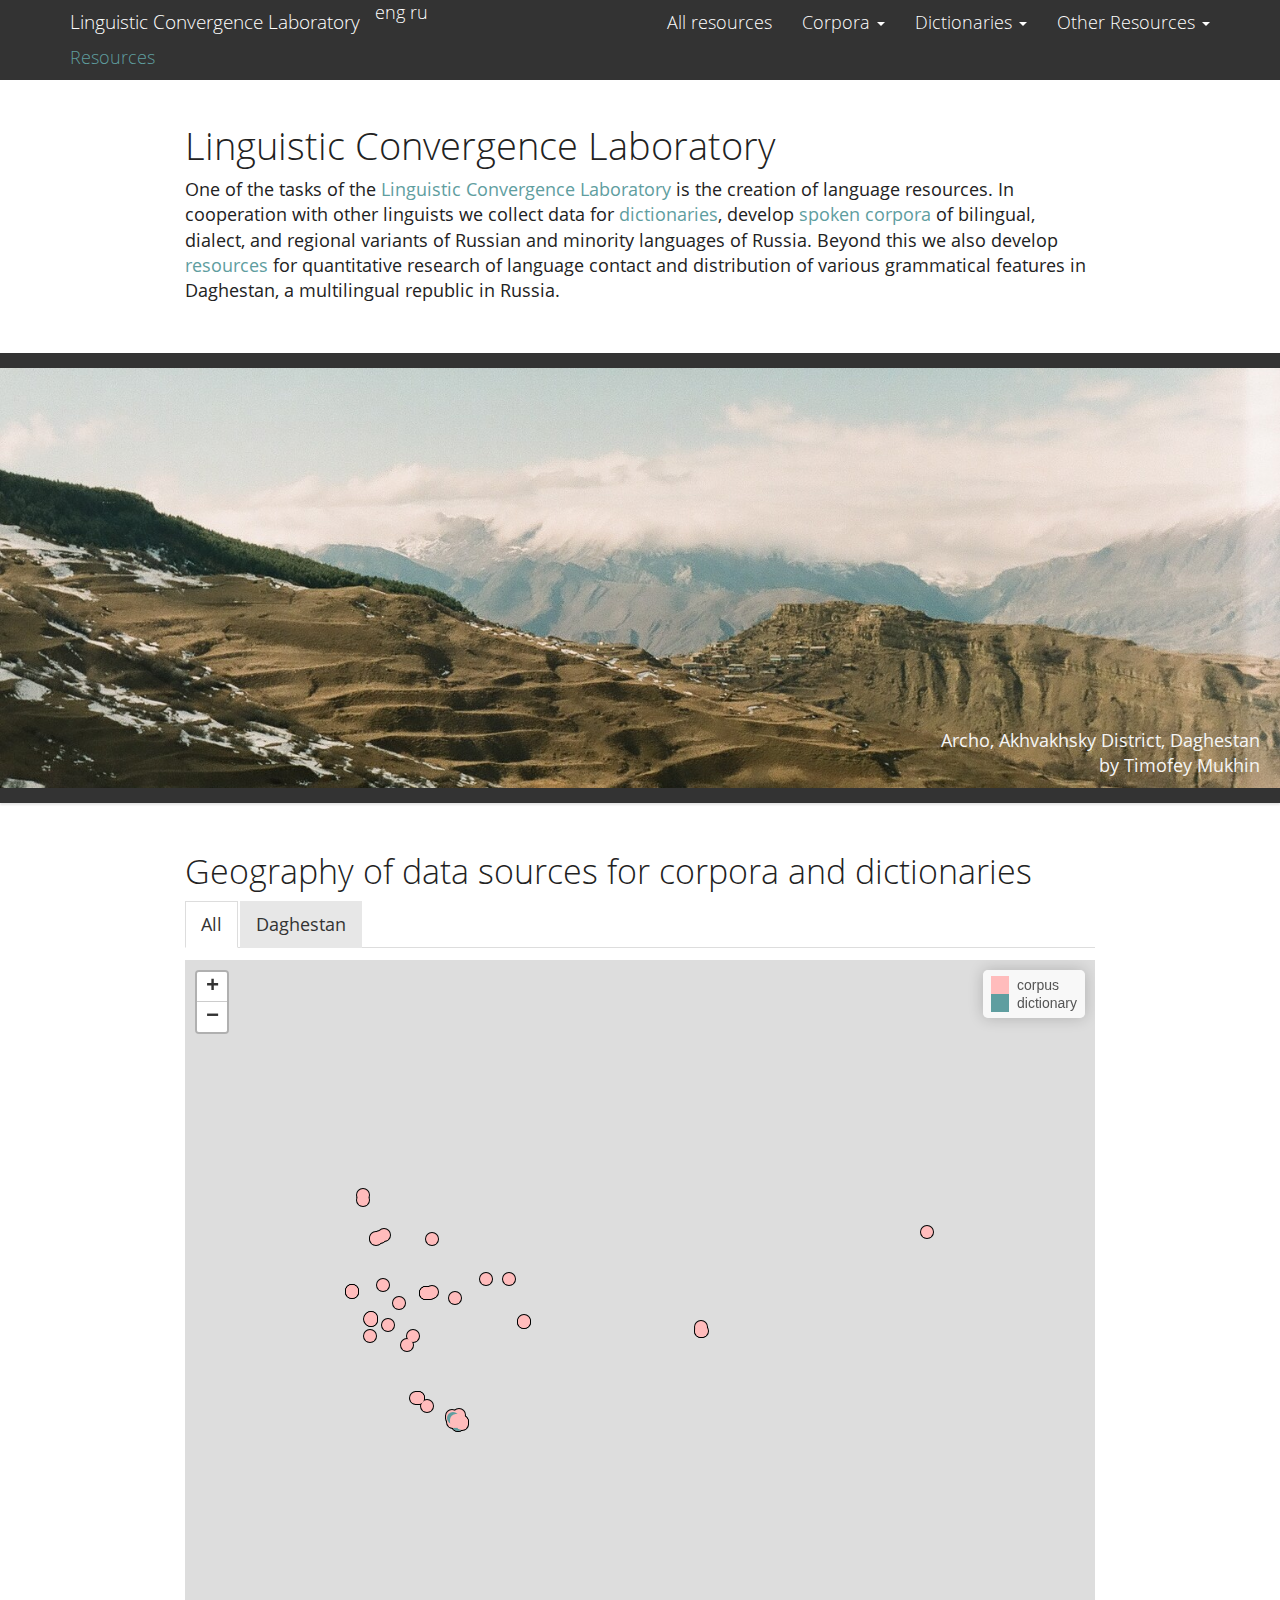
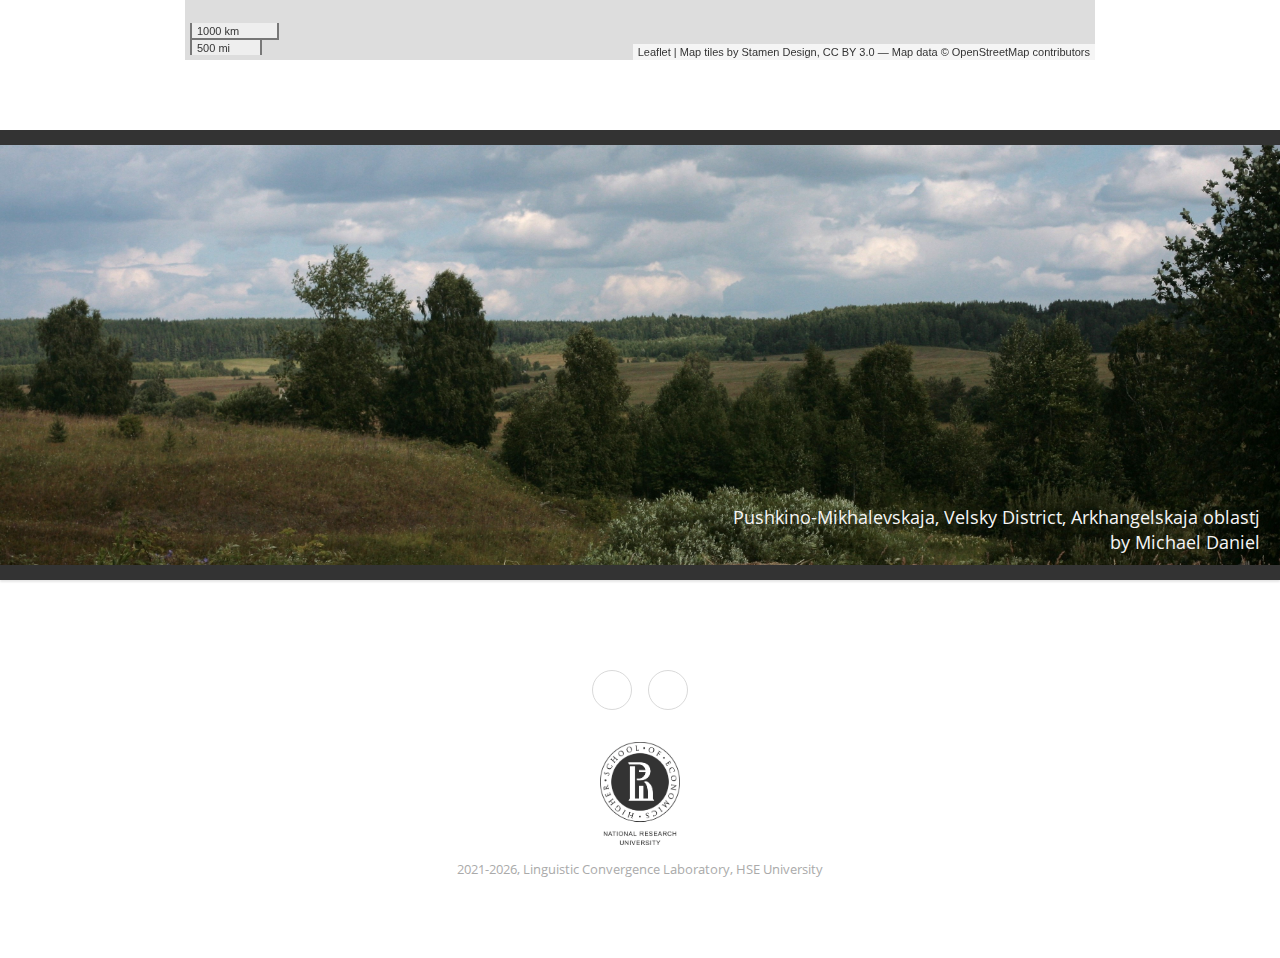
==== index.html @ 1004b276 "opochetsky URL changed" ====
<!DOCTYPE html>

<html>

<head>

<meta charset="utf-8" />
<meta name="generator" content="pandoc" />
<meta http-equiv="X-UA-Compatible" content="IE=EDGE" />




<title>Linguistic Convergence Laboratory</title>

<script src="site_libs/jquery-1.12.4/jquery.min.js"></script>
<meta name="viewport" content="width=device-width, initial-scale=1" />
<link href="site_libs/bootstrap-3.3.5/css/yeti.min.css" rel="stylesheet" />
<script src="site_libs/bootstrap-3.3.5/js/bootstrap.min.js"></script>
<script src="site_libs/bootstrap-3.3.5/shim/html5shiv.min.js"></script>
<script src="site_libs/bootstrap-3.3.5/shim/respond.min.js"></script>
<script src="site_libs/navigation-1.1/tabsets.js"></script>
<link href="site_libs/highlightjs-9.12.0/default.css" rel="stylesheet" />
<script src="site_libs/highlightjs-9.12.0/highlight.js"></script>
<script src="site_libs/htmlwidgets-1.5.1/htmlwidgets.js"></script>
<link href="site_libs/leaflet-1.3.1/leaflet.css" rel="stylesheet" />
<script src="site_libs/leaflet-1.3.1/leaflet.js"></script>
<link href="site_libs/leafletfix-1.0.0/leafletfix.css" rel="stylesheet" />
<script src="site_libs/Proj4Leaflet-1.0.1/proj4-compressed.js"></script>
<script src="site_libs/Proj4Leaflet-1.0.1/proj4leaflet.js"></script>
<link href="site_libs/rstudio_leaflet-1.3.1/rstudio_leaflet.css" rel="stylesheet" />
<script src="site_libs/leaflet-binding-2.0.3/leaflet.js"></script>
<script src="site_libs/leaflet-providers-1.9.0/leaflet-providers_1.9.0.js"></script>
<script src="site_libs/leaflet-providers-plugin-2.0.3/leaflet-providers-plugin.js"></script>
<link rel="icon" type="image/png" sizes="16x16" href="images/favicon-32x32.png">
<link rel="preconnect" href="https://fonts.gstatic.com"> <!--шрифт-->
<link href="https://fonts.googleapis.com/css2?family=Open+Sans:wght@300&display=swap" rel="stylesheet">

<style type="text/css">code{white-space: pre;}</style>
<style type="text/css">
  pre:not([class]) {
    background-color: white;
  }
</style>
<script type="text/javascript">
if (window.hljs) {
  hljs.configure({languages: []});
  hljs.initHighlightingOnLoad();
  if (document.readyState && document.readyState === "complete") {
    window.setTimeout(function() { hljs.initHighlighting(); }, 0);
  }
}
</script>



<style type="text/css">
h1 {
  font-size: 34px;
}
h1.title {
  font-size: 38px;
}
h2 {
  font-size: 30px;
}
h3 {
  font-size: 24px;
}
h4 {
  font-size: 18px;
}
h5 {
  font-size: 16px;
}
h6 {
  font-size: 12px;
}
.table th:not([align]) {
  text-align: left;
}
</style>

<link rel="stylesheet" href="css/styles.css" type="text/css" />



<style type = "text/css">
.main-container {
  max-width: 940px;
  margin-left: auto;
  margin-right: auto;
}
code {
  color: inherit;
  background-color: rgba(0, 0, 0, 0.04);
}
img {
  max-width:100%;
}
.tabbed-pane {
  padding-top: 12px;
}
.html-widget {
  margin-bottom: 20px;
}
button.code-folding-btn:focus {
  outline: none;
}
summary {
  display: list-item;
}
</style>


<style type="text/css">
/* padding for bootstrap navbar */
body {
  padding-top: 45px;
  padding-bottom: 40px;
}
/* offset scroll position for anchor links (for fixed navbar)  */
.section h1 {
  padding-top: 50px;
  margin-top: -50px;
}
.section h2 {
  padding-top: 50px;
  margin-top: -50px;
}
.section h3 {
  padding-top: 50px;
  margin-top: -50px;
}
.section h4 {
  padding-top: 50px;
  margin-top: -50px;
}
.section h5 {
  padding-top: 50px;
  margin-top: -50px;
}
.section h6 {
  padding-top: 50px;
  margin-top: -50px;
}
.dropdown-submenu {
  position: relative;
}
.dropdown-submenu>.dropdown-menu {
  top: 0;
  left: 100%;
  margin-top: -6px;
  margin-left: -1px;
  border-radius: 0 6px 6px 6px;
}
.dropdown-submenu:hover>.dropdown-menu {
  display: block;
}
.dropdown-submenu>a:after {
  display: block;
  content: " ";
  float: right;
  width: 0;
  height: 0;
  border-color: transparent;
  border-style: solid;
  border-width: 5px 0 5px 5px;
  border-left-color: #cccccc;
  margin-top: 5px;
  margin-right: -10px;
}
.dropdown-submenu:hover>a:after {
  border-left-color: #ffffff;
}
.dropdown-submenu.pull-left {
  float: none;
}
.dropdown-submenu.pull-left>.dropdown-menu {
  left: -100%;
  margin-left: 10px;
  border-radius: 6px 0 6px 6px;
}
</style>

<script>
// manage active state of menu based on current page
$(document).ready(function () {
  // active menu anchor
  href = window.location.pathname
  href = href.substr(href.lastIndexOf('/') + 1)
  if (href === "")
    href = "index.html";
  var menuAnchor = $('a[href="' + href + '"]');

  // mark it active
  menuAnchor.parent().addClass('active');

  // if it's got a parent navbar menu mark it active as well
  menuAnchor.closest('li.dropdown').addClass('active');
});
</script>

<!-- tabsets -->

<style type="text/css">
.tabset-dropdown > .nav-tabs {
  display: inline-table;
  max-height: 500px;
  min-height: 44px;
  overflow-y: auto;
  background: white;
  border: 1px solid #ddd;
  border-radius: 4px;
}

.tabset-dropdown > .nav-tabs > li.active:before {
  content: "";
  font-family: 'Glyphicons Halflings';
  display: inline-block;
  padding: 10px;
  border-right: 1px solid #ddd;
}

.tabset-dropdown > .nav-tabs.nav-tabs-open > li.active:before {
  content: "&#xe258;";
  border: none;
}

.tabset-dropdown > .nav-tabs.nav-tabs-open:before {
  content: "";
  font-family: 'Glyphicons Halflings';
  display: inline-block;
  padding: 10px;
  border-right: 1px solid #ddd;
}

.tabset-dropdown > .nav-tabs > li.active {
  display: block;
}

.tabset-dropdown > .nav-tabs > li > a,
.tabset-dropdown > .nav-tabs > li > a:focus,
.tabset-dropdown > .nav-tabs > li > a:hover {
  border: none;
  display: inline-block;
  border-radius: 4px;
  background-color: transparent;
}

.tabset-dropdown > .nav-tabs.nav-tabs-open > li {
  display: block;
  float: none;
}

.tabset-dropdown > .nav-tabs > li {
  display: none;
}
</style>

<!-- code folding -->




</head>

<body>


<div class="container-fluid main-container">




<div class="navbar navbar-default  navbar-fixed-top" role="navigation">
  <div class="container">
    <div class="navbar-header">
      <button type="button" class="navbar-toggle collapsed" data-toggle="collapse" data-target="#navbar">
        <span class="icon-bar"></span>
        <span class="icon-bar"></span>
        <span class="icon-bar"></span>
      </button>
      <a class="navbar-brand" href="index.html">Linguistic Convergence Laboratory <a href="index.html"> eng </a><a href="index_ru.html"> ru </a><br><a class="res" href="index.html"> Resources </a></a>
    </div>
    <div id="navbar" class="navbar-collapse collapse">
      <ul class="nav navbar-nav">
        
      </ul>
      <ul class="nav navbar-nav navbar-right">
        <li>
  <a href="resources.html">All resources</a>
</li>
<li class="dropdown">
  <a href="#" class="dropdown-toggle" data-toggle="dropdown" role="button" aria-expanded="false">
    Corpora
     
    <span class="caret"></span>
  </a>
  <ul class="dropdown-menu" role="menu">
    <li class="dropdown-submenu">
      <a href="#" class="dropdown-toggle" data-toggle="dropdown" role="button" aria-expanded="false">Dialect corpora</a>
      <ul class="dropdown-menu" role="menu">
        <li>
          <a href="http://lingconlab.ru/khislavichi/">Khislavichi dialect</a>
        </li>
        <li>
          <a href="http://lingconlab.ru/luzhnikovo">Luzhnikovo dialect</a>
        </li>
        <li>
          <a href="http://lingconlab.ru/lukhteza">Lukh and Teza river basins dialects</a>
        </li>
        <li>
          <a href="http://lingconlab.ru/malinino/">Malinino dialect</a>
        </li>
        <li>
          <a href="http://lingconlab.ru/nekhochi/">Nekhochi dialect</a>
        </li>
        <li>
          <a href="http://lingconlab.ru/opochka/">Opochetsky dialects</a>
        </li>
        <li>
          <a href="http://www.parasolcorpus.org/Rogovatka/">Rogovatka dialect</a>
        </li>
        <li>
          <a href="http://lingconlab.ru/SpiridonovaBuda/">Spiridonova Buda dialect</a>
        </li>
        <li>
          <a href="http://www.parasolcorpus.org/Pushkino/login.php">Ustja River Basin dialects</a>
        </li>
        <li>
          <a href="http://lingconlab.ru/zvenigorod/">Zvenigorod dialect</a>
        </li>
      </ul>
    </li>
    <li class="dropdown-submenu">
      <a href="#" class="dropdown-toggle" data-toggle="dropdown" role="button" aria-expanded="false">Corpora of bilingual Russian</a>
      <ul class="dropdown-menu" role="menu">
        <li>
          <a href="http://lingconlab.ru/BashkirRus/">Bashkortostan Russian</a>
        </li>
        <li>
          <a href="http://lingconlab.ru/BesermanRus/">Beserman Russian</a>
        </li>
        <li>
          <a href="http://lingconlab.ru/ChuvashRus/">Chuvash Russian</a>
        </li>
        <li>
          <a href="http://parasolcorpus.org/dagrus/">Daghestanian  Russian</a>
        </li>
        <li>
          <a href="http://lingconlab.ru/karelrus/">Karelian Russian</a>
        </li>
        <li>
          <a href="http://lingconlab.ru/cs_yakut/">Yakut Russian</a>
        </li>
        <li>
          <a href="http://lingconlab.ru/romarus">Romani Russian</a>
        </li>
      </ul>
    </li>
    <li class="dropdown-submenu">
      <a href="#" class="dropdown-toggle" data-toggle="dropdown" role="button" aria-expanded="false">Corpora of minority languages of Russia</a>
      <ul class="dropdown-menu" role="menu">
        <li>
          <a href="http://lingconlab.ru/spoken_abaza/">Abaza</a>
        </li>
        <li>
          <a href="http://lingconlab.ru/spoken_adyghe/">Adyghe</a>
        </li>
        <li>
          <a href="http://lingconlab.ru/spoken_bashkir/">Bashkir</a>
        </li>
        <li>
          <a href="http://lingconlab.ru/spoken_besleney/">Kabardian</a>
        </li>
        <li>
          <a href="http://lingconlab.ru/spoken_khakas/">Khakas</a>
        </li>
      </ul>
    </li>
  </ul>
</li>
<li class="dropdown">
  <a href="#" class="dropdown-toggle" data-toggle="dropdown" role="button" aria-expanded="false">
    Dictionaries
     
    <span class="caret"></span>
  </a>
  <ul class="dropdown-menu" role="menu">
    <li>
      <a href="http://lingconlab.ru/MehwebDict/">Mehweb</a>
    </li>
    <li>
      <a href="https://linghub.ru/rutuldict/">Rutul</a>
    </li>
    <li>
      <a href="http://lingconlab.ru/TukitaDict/">Tukita</a>
    </li>
  </ul>
</li>
<li class="dropdown">
  <a href="#" class="dropdown-toggle" data-toggle="dropdown" role="button" aria-expanded="false">
    Other Resources
     
    <span class="caret"></span>
  </a>
  <ul class="dropdown-menu" role="menu">
    <li>
      <a href="http://lingconlab.ru/dagswadesh/">DagSwadesh</a>
    </li>
    <li>
      <a href="http://lingconlab.ru/dagloans/">DagLoans</a>
    </li>
    <li>
      <a href="https://multidagestan.com/">MultiDag</a>
    </li>
    <li>
      <a href="http://lingconlab.ru/dagatlas/">TALD</a>
    </li>
  </ul>
</li>
      </ul>
    </div><!--/.nav-collapse -->
  </div><!--/.container -->
</div><!--/.navbar -->

<div class="fluid-row" id="header">



<h1 class="title toc-ignore">Linguistic Convergence Laboratory</h1>

</div>


<p>One of the tasks of the <a href="https://ilcl.hse.ru/en/">Linguistic Convergence Laboratory</a> is the creation of language resources. In cooperation with other linguists we collect data for <a href="resources.html#m2">dictionaries</a>, develop <a href="resources.html#m1">spoken corpora</a> of bilingual, dialect, and regional variants of Russian and minority languages of Russia. Beyond this we also develop <a href="resources.html#m3">resources</a> for quantitative research of language contact and distribution of various grammatical features in Daghestan, a multilingual republic in Russia.</p>

<div class="main-image" style="background-image: url('images/karat.jpg'); background-position: 0% 65%;">
  <div class="attrib"> Archo, Akhvakhsky District, Daghestan <br> by Timofey Mukhin </div>
</div>

<div id="geography-of-data-sources-for-corpora-and-dictionaries" class="section level1 tabset">
<h1>Geography of data sources for corpora and dictionaries</h1>
<div id="all" class="section level2">
<h2>All</h2>
<div id="htmlwidget-244aaddf2639520a3f5a" style="width:672px;height:480px;" class="leaflet html-widget"></div>
<script type="application/json" data-for="htmlwidget-244aaddf2639520a3f5a">{"x":{"options":{"crs":{"crsClass":"L.CRS.EPSG3857","code":null,"proj4def":null,"projectedBounds":null,"options":{}},"zoomControl":true},"calls":[{"method":"addTiles","args":["Stamen.TonerLite",null,null,{"minZoom":0,"maxZoom":18,"tileSize":256,"subdomains":"abc","errorTileUrl":"","tms":false,"noWrap":false,"zoomOffset":0,"zoomReverse":false,"opacity":1,"zIndex":1,"detectRetina":false}]},{"method":"addProviderTiles","args":["Stamen.TonerLite",null,"Stamen.TonerLite",{"errorTileUrl":"","noWrap":false,"detectRetina":false}]},{"method":"addCircleMarkers","args":[[42.0667737913141,53.7377439427896,53.7275816330036,56.8175303936337,42.2787295960885,56.7941037490238,52.8118438478156,61.5840497029774,42.3670929471883,64.9636709620851,56.8132000251311,42.0239116208365,42.0244859122351,42.6354041927863,42.0207413383442,54.0310020318232,53.9973651792486,42.7326849271676,44.0461459817847,41.997634849241,45.047325634291,56.8121788258182,53.2158857420998,42.0700434215536,52.8455082905714,41.6166,41.6186,61.5288706079825,64.6256050950421,52.2971451922232,42.1731202031857,56.1580010871652,54.1255736470444,42.9783630890781,42.2528,42.2568,61.5011111551685,53.4392727240609,42.0752038246737,61.8854386188771,61.6998197462665,56.7716087858632,45.0640202992501,53.8246221431156,42.7814853152129,51.2501341810638,53.9797741389512,52.2960319548886,54.1331336744997,42.5610279346735,42.57056,42.57076,45.0536665194073,45.0768895052302,41.7516115516436,42.3434066080818,52.8139410490598,42.1525537527337,42.3497829967926,42.090877134908,58.0176303487814,42.2462440441286,62.0997772673689,42.205218594637,56.6316223876856,56.660748648431,56.6491470625369,56.6518927034026,56.6619268630899,56.6893558763497,56.7219958391981,56.6951005203014,58.0019777562738,57.4027634139348,55.7244642662795],[46.8686891234647,58.8417521398863,58.8426018649561,28.6875859088631,47.2311766742319,28.6841240628176,89.9874281348034,32.8425986617033,47.2450750893441,30.5597267894316,28.6823936395506,48.062863063121,47.9654743412296,47.2237373834487,48.0088832632428,31.898147668221,32.0073663363946,46.3217620718405,41.7812629017135,47.5843546506572,40.1804089995317,28.6973234956895,90.0474287407635,46.8612518446103,90.1071715824232,47.2647,47.2667,32.8290234921356,30.599377753857,39.3490966512283,47.7944906228771,46.7607042341594,32.0021865845453,47.4828249266475,47.0472,47.0512,42.656956040085,34.9267088496418,46.4117938699763,34.3590797360788,33.6219219200116,28.6706934313375,40.1760035538134,58.8864748097082,46.3174227964206,38.3774542925194,31.9937206687928,31.7879477629945,32.0140353069345,46.3016299250685,46.37278,46.37298,39.9459325397445,40.1862685927333,47.9289477688109,47.3297527348424,90.0421183092167,47.669665630058,47.3027470388149,46.917931536218,52.1504272351055,47.0005311482544,129.728479425133,47.8278686163628,42.2347652062606,42.4244838814762,41.8360782417641,41.7038957847617,41.7358457860172,41.6998952997355,42.6316559592833,41.6388958616272,56.2322823258891,34.1325446188435,36.8359550846001],6.6,null,["","","","","","","","","","","","","","","","","","","","","","","","","","","","","","","","","","","","","","","","","","","","","","","","","","","","","","","","","","","","","","","","","","","","","","","","","","",""],{"interactive":true,"className":"","stroke":false,"color":"black","weight":5,"opacity":0.5,"fill":true,"fillColor":"black","fillOpacity":1},null,null,["<a href='https://glottolog.org/resource/languoid/id/russ1263' target='_blank'>Russian<\/a><br><b>Place name:<\/b> Archib <br> <b>Project:<\/b> <a target=\"_blank\" href=\" http://parasolcorpus.org/dagrus/ \"> Corpus of Russian spoken in Daghestan","<a href='https://glottolog.org/resource/languoid/id/russ1263' target='_blank'>Russian<\/a><br><b>Place name:<\/b> Baimovo <br> <b>Project:<\/b> <a target=\"_blank\" href=\" http://lingconlab.ru/BashkirRus/ \"> Corpus of Russian spoken in Bashkortostan","<a href='https://glottolog.org/resource/languoid/id/bash1264' target='_blank'>Bashkir<\/a><br><b>Place name:<\/b> Baimovo <br> <b>Project:<\/b> <a target=\"_blank\" href=\" http://lingconlab.ru/spoken_bashkir/ \"> Spoken corpus of Bashkir","<a href='https://glottolog.org/resource/languoid/id/russ1263' target='_blank'>Russian<\/a><br><b>Place name:<\/b> Balashi <br> <b>Project:<\/b> <a target=\"_blank\" href=\" http://lingconlab.ru/opochka \"> Corpus of Opochetsky dialects","<a href='https://glottolog.org/resource/languoid/id/russ1263' target='_blank'>Russian<\/a><br><b>Place name:<\/b> Balkhar <br> <b>Project:<\/b> <a target=\"_blank\" href=\" http://parasolcorpus.org/dagrus/ \"> Corpus of Russian spoken in Daghestan","<a href='https://glottolog.org/resource/languoid/id/russ1263' target='_blank'>Russian<\/a><br><b>Place name:<\/b> Barabany <br> <b>Project:<\/b> <a target=\"_blank\" href=\" http://lingconlab.ru/opochka \"> Corpus of Opochetsky dialects","<a href='https://glottolog.org/resource/languoid/id/khak1248' target='_blank'>Khakas<\/a><br><b>Place name:<\/b> Butrachty <br> <b>Project:<\/b> <a target=\"_blank\" href=\" http://parasolcorpus.org/dagrus/ \"> Spoken corpus of Khakas","<a href='https://glottolog.org/resource/languoid/id/russ1263' target='_blank'>Russian<\/a><br><b>Place name:<\/b> Vedlozero <br> <b>Project:<\/b> <a target=\"_blank\" href=\" http://lingconlab.ru/karelrus/ \"> Corpus of Karelian Russian","<a href='https://glottolog.org/resource/languoid/id/russ1263' target='_blank'>Russian<\/a><br><b>Place name:<\/b> Verkhniye Ubeki <br> <b>Project:<\/b> <a target=\"_blank\" href=\" http://parasolcorpus.org/dagrus/ \"> Corpus of Russian spoken in Daghestan","<a href='https://glottolog.org/resource/languoid/id/russ1263' target='_blank'>Russian<\/a><br><b>Place name:<\/b> Voknavolok <br> <b>Project:<\/b> <a target=\"_blank\" href=\" http://lingconlab.ru/karelrus/ \"> Corpus of Karelian Russian","<a href='https://glottolog.org/resource/languoid/id/russ1263' target='_blank'>Russian<\/a><br><b>Place name:<\/b> Glazanovo <br> <b>Project:<\/b> <a target=\"_blank\" href=\" http://lingconlab.ru/opochka \"> Corpus of Opochetsky dialects","<a href='https://glottolog.org/resource/languoid/id/russ1263' target='_blank'>Russian<\/a><br><b>Place name:<\/b> Darwag <br> <b>Project:<\/b> <a target=\"_blank\" href=\" http://parasolcorpus.org/dagrus/ \"> Corpus of Russian spoken in Daghestan","<a href='https://glottolog.org/resource/languoid/id/russ1263' target='_blank'>Russian<\/a><br><b>Place name:<\/b> Dubek <br> <b>Project:<\/b> <a target=\"_blank\" href=\" http://parasolcorpus.org/dagrus/ \"> Corpus of Russian spoken in Daghestan","<a href='https://glottolog.org/resource/languoid/id/russ1263' target='_blank'>Russian<\/a><br><b>Place name:<\/b> Durangi <br> <b>Project:<\/b> <a target=\"_blank\" href=\" http://parasolcorpus.org/dagrus/ \"> Corpus of Russian spoken in Daghestan","<a href='https://glottolog.org/resource/languoid/id/russ1263' target='_blank'>Russian<\/a><br><b>Place name:<\/b> Yersi <br> <b>Project:<\/b> <a target=\"_blank\" href=\" http://parasolcorpus.org/dagrus/ \"> Corpus of Russian spoken in Daghestan","<a href='https://glottolog.org/resource/languoid/id/russ1263' target='_blank'>Russian<\/a><br><b>Place name:<\/b> Zhanvil <br> <b>Project:<\/b> <a target=\"_blank\" href=\" http://lingconlab.ru/khislavichi/ \"> Corpus of the Russian dialect spoken in Khislavichi district","<a href='https://glottolog.org/resource/languoid/id/russ1263' target='_blank'>Russian<\/a><br><b>Place name:<\/b> Zhygalki <br> <b>Project:<\/b> <a target=\"_blank\" href=\" http://lingconlab.ru/khislavichi/ \"> Corpus of the Russian dialect spoken in Khislavichi district","<a href='https://glottolog.org/resource/languoid/id/russ1263' target='_blank'>Russian<\/a><br><b>Place name:<\/b> Zilo <br> <b>Project:<\/b> <a target=\"_blank\" href=\" http://parasolcorpus.org/dagrus/ \"> Corpus of Russian spoken in Daghestan","<a href='https://glottolog.org/resource/languoid/id/abaz1241' target='_blank'>Abaza<\/a><br><b>Place name:<\/b> Inzhich-Chukun <br> <b>Project:<\/b> <a target=\"_blank\" href=\" http://lingconlab.ru/spoken_abaza/ \"> Spoken corpus of Abaza","<a href='https://glottolog.org/resource/languoid/id/russ1263' target='_blank'>Russian<\/a><br><b>Place name:<\/b> Itsari <br> <b>Project:<\/b> <a target=\"_blank\" href=\" http://parasolcorpus.org/dagrus/ \"> Corpus of Russian spoken in Daghestan","<a href='https://glottolog.org/resource/languoid/id/adyg1241' target='_blank'>Adyghe<\/a><br><b>Place name:<\/b> Kabekhabl <br> <b>Project:<\/b> <a target=\"_blank\" href=\" http://lingconlab.ru/spoken_adyghe/ \"> Spoken corpus of Adyghe","<a href='https://glottolog.org/resource/languoid/id/russ1263' target='_blank'>Russian<\/a><br><b>Place name:<\/b> Kadnikovo <br> <b>Project:<\/b> <a target=\"_blank\" href=\" http://lingconlab.ru/opochka \"> Corpus of Opochetsky dialects","<a href='https://glottolog.org/resource/languoid/id/khak1248' target='_blank'>Khakas<\/a><br><b>Place name:<\/b> Kazanovka <br> <b>Project:<\/b> <a target=\"_blank\" href=\" http://parasolcorpus.org/dagrus/ \"> Spoken corpus of Khakas","<a href='https://glottolog.org/resource/languoid/id/russ1263' target='_blank'>Russian<\/a><br><b>Place name:<\/b> Kalib <br> <b>Project:<\/b> <a target=\"_blank\" href=\" http://parasolcorpus.org/dagrus/ \"> Corpus of Russian spoken in Daghestan","<a href='https://glottolog.org/resource/languoid/id/khak1248' target='_blank'>Khakas<\/a><br><b>Place name:<\/b> Karagay <br> <b>Project:<\/b> <a target=\"_blank\" href=\" http://parasolcorpus.org/dagrus/ \"> Spoken corpus of Khakas","<a href='https://glottolog.org/resource/languoid/id/russ1263' target='_blank'>Russian<\/a><br><b>Place name:<\/b> Kina <br> <b>Project:<\/b> <a target=\"_blank\" href=\" http://parasolcorpus.org/dagrus/ \"> Corpus of Russian spoken in Daghestan","<a href='https://glottolog.org/resource/languoid/id/rutu1240' target='_blank'>Rutul<\/a><br><b>Place name:<\/b> Kina <br> <b>Project:<\/b> <a target=\"_blank\" href=\" https://linghub.ru/rutuldict/ \"> Dictionary of the Rutul language","<a href='https://glottolog.org/resource/languoid/id/russ1263' target='_blank'>Russian<\/a><br><b>Place name:<\/b> Kinerma <br> <b>Project:<\/b> <a target=\"_blank\" href=\" http://lingconlab.ru/karelrus/ \"> Corpus of Karelian Russian","<a href='https://glottolog.org/resource/languoid/id/russ1263' target='_blank'>Russian<\/a><br><b>Place name:<\/b> Kostomuksha <br> <b>Project:<\/b> <a target=\"_blank\" href=\" http://lingconlab.ru/karelrus/ \"> Corpus of Karelian Russian","<a href='https://glottolog.org/resource/languoid/id/russ1263' target='_blank'>Russian<\/a><br><b>Place name:<\/b> Malinino <br> <b>Project:<\/b> <a target=\"_blank\" href=\" http://lingconlab.ru/malinino/ \"> Corpus of the Russian dialect spoken in the village Malinino","<a href='https://glottolog.org/resource/languoid/id/russ1263' target='_blank'>Russian<\/a><br><b>Place name:<\/b> Mallakent <br> <b>Project:<\/b> <a target=\"_blank\" href=\" http://parasolcorpus.org/dagrus/ \"> Corpus of Russian spoken in Daghestan","<a href='https://glottolog.org/resource/languoid/id/russ1263' target='_blank'>Russian<\/a><br><b>Place name:<\/b> Maloye Karachkino <br> <b>Project:<\/b> <a target=\"_blank\" href=\" http://lingconlab.ru/ChuvashRus/ \"> Corpus of Russian spoken in Chuvashia","<a href='https://glottolog.org/resource/languoid/id/russ1263' target='_blank'>Russian<\/a><br><b>Place name:<\/b> Malye Khutora <br> <b>Project:<\/b> <a target=\"_blank\" href=\" http://lingconlab.ru/khislavichi/ \"> Corpus of the Russian dialect spoken in Khislavichi district","<a href='https://glottolog.org/resource/languoid/id/russ1263' target='_blank'>Russian<\/a><br><b>Place name:<\/b> Makhachkala <br> <b>Project:<\/b> <a target=\"_blank\" href=\" http://parasolcorpus.org/dagrus/ \"> Corpus of Russian spoken in Daghestan","<a href='https://glottolog.org/resource/languoid/id/russ1263' target='_blank'>Russian<\/a><br><b>Place name:<\/b> Megeb <br> <b>Project:<\/b> <a target=\"_blank\" href=\" http://parasolcorpus.org/dagrus/ \"> Corpus of Russian spoken in Daghestan","<a href='https://glottolog.org/resource/languoid/id/mege1234' target='_blank'>Megeb<\/a><br><b>Place name:<\/b> Megeb <br> <b>Project:<\/b> <a target=\"_blank\" href=\" http://lingconlab.ru/MehwebDict/ \"> Dictionary of the Mehweb language","<a href='https://glottolog.org/resource/languoid/id/russ1263' target='_blank'>Russian<\/a><br><b>Place name:<\/b> Mikhalevskaya <br> <b>Project:<\/b> <a target=\"_blank\" href=\" http://www.parasolcorpus.org/Pushkino/login.php \"> Ustja River Basin Corpus","<a href='https://glottolog.org/resource/languoid/id/russ1263' target='_blank'>Russian<\/a><br><b>Place name:<\/b> Nekhochi <br> <b>Project:<\/b> <a target=\"_blank\" href=\" http://lingconlab.ru/nekhochi/ \"> Corpus of the Russian dialect spoken in Nekhochi","<a href='https://glottolog.org/resource/languoid/id/russ1263' target='_blank'>Russian<\/a><br><b>Place name:<\/b> Nikar <br> <b>Project:<\/b> <a target=\"_blank\" href=\" http://parasolcorpus.org/dagrus/ \"> Corpus of Russian spoken in Daghestan","<a href='https://glottolog.org/resource/languoid/id/russ1263' target='_blank'>Russian<\/a><br><b>Place name:<\/b> Petrozavodsk <br> <b>Project:<\/b> <a target=\"_blank\" href=\" http://lingconlab.ru/karelrus/ \"> Corpus of Karelian Russian","<a href='https://glottolog.org/resource/languoid/id/russ1263' target='_blank'>Russian<\/a><br><b>Place name:<\/b> Pryazha <br> <b>Project:<\/b> <a target=\"_blank\" href=\" http://lingconlab.ru/karelrus/ \"> Corpus of Karelian Russian","<a href='https://glottolog.org/resource/languoid/id/russ1263' target='_blank'>Russian<\/a><br><b>Place name:<\/b> Purshevo <br> <b>Project:<\/b> <a target=\"_blank\" href=\" http://lingconlab.ru/opochka \"> Corpus of Opochetsky dialects","<a href='https://glottolog.org/resource/languoid/id/adyg1241' target='_blank'>Adyghe<\/a><br><b>Place name:<\/b> Pshicho <br> <b>Project:<\/b> <a target=\"_blank\" href=\" http://lingconlab.ru/spoken_adyghe/ \"> Spoken corpus of Adyghe","<a href='https://glottolog.org/resource/languoid/id/bash1264' target='_blank'>Bashkir<\/a><br><b>Place name:<\/b> Rakhmetovo <br> <b>Project:<\/b> <a target=\"_blank\" href=\" http://lingconlab.ru/spoken_bashkir/ \"> Spoken corpus of Bashkir","<a href='https://glottolog.org/resource/languoid/id/russ1263' target='_blank'>Russian<\/a><br><b>Place name:<\/b> Rikvani <br> <b>Project:<\/b> <a target=\"_blank\" href=\" http://parasolcorpus.org/dagrus/ \"> Corpus of Russian spoken in Daghestan","<a href='https://glottolog.org/resource/languoid/id/russ1263' target='_blank'>Russian<\/a><br><b>Place name:<\/b> Rogovatoye <br> <b>Project:<\/b> <a target=\"_blank\" href=\" http://www.parasolcorpus.org/Rogovatka/ \"> Corpus of Rogovatka dialect","<a href='https://glottolog.org/resource/languoid/id/russ1263' target='_blank'>Russian<\/a><br><b>Place name:<\/b> Soino <br> <b>Project:<\/b> <a target=\"_blank\" href=\" http://lingconlab.ru/khislavichi/ \"> Corpus of the Russian dialect spoken in Khislavichi district","<a href='https://glottolog.org/resource/languoid/id/russ1263' target='_blank'>Russian<\/a><br><b>Place name:<\/b> Spiridonova Buda <br> <b>Project:<\/b> <a target=\"_blank\" href=\" http://lingconlab.ru/SpiridonovaBuda/ \"> Corpus of Spiridonova Buda dialect","<a href='https://glottolog.org/resource/languoid/id/russ1263' target='_blank'>Russian<\/a><br><b>Place name:<\/b> Stajki <br> <b>Project:<\/b> <a target=\"_blank\" href=\" http://lingconlab.ru/khislavichi/ \"> Corpus of the Russian dialect spoken in Khislavichi district","<a href='https://glottolog.org/resource/languoid/id/russ1263' target='_blank'>Russian<\/a><br><b>Place name:<\/b> Tlibisho <br> <b>Project:<\/b> <a target=\"_blank\" href=\" http://parasolcorpus.org/dagrus/ \"> Corpus of Russian spoken in Daghestan","<a href='https://glottolog.org/resource/languoid/id/russ1263' target='_blank'>Russian<\/a><br><b>Place name:<\/b> Tukita <br> <b>Project:<\/b> <a target=\"_blank\" href=\" http://parasolcorpus.org/dagrus/ \"> Corpus of Russian spoken in Daghestan","<a href='https://glottolog.org/resource/languoid/id/kara1474' target='_blank'>Karata<\/a><br><b>Place name:<\/b> Tukita <br> <b>Project:<\/b> <a target=\"_blank\" href=\" http://lingconlab.ru/TukitaDict/ \"> Dictionary of the Tukita language","<a href='https://glottolog.org/resource/languoid/id/kaba1278' target='_blank'>Kabardian<\/a><br><b>Place name:<\/b> Ulyap <br> <b>Project:<\/b> <a target=\"_blank\" href=\" http://lingconlab.ru/spoken_besleney/ \"> Spoken Corpus of the Besleney Dialect of East Circassian","<a href='https://glottolog.org/resource/languoid/id/adyg1241' target='_blank'>Adyghe<\/a><br><b>Place name:<\/b> Khatazhukay <br> <b>Project:<\/b> <a target=\"_blank\" href=\" http://lingconlab.ru/spoken_adyghe/ \"> Spoken corpus of Adyghe","<a href='https://glottolog.org/resource/languoid/id/russ1263' target='_blank'>Russian<\/a><br><b>Place name:<\/b> Khiv <br> <b>Project:<\/b> <a target=\"_blank\" href=\" http://parasolcorpus.org/dagrus/ \"> Corpus of Russian spoken in Daghestan","<a href='https://glottolog.org/resource/languoid/id/russ1263' target='_blank'>Russian<\/a><br><b>Place name:<\/b> Cukhta <br> <b>Project:<\/b> <a target=\"_blank\" href=\" http://parasolcorpus.org/dagrus/ \"> Corpus of Russian spoken in Daghestan","<a href='https://glottolog.org/resource/languoid/id/khak1248' target='_blank'>Khakas<\/a><br><b>Place name:<\/b> Chylany <br> <b>Project:<\/b> <a target=\"_blank\" href=\" http://parasolcorpus.org/dagrus/ \"> Spoken corpus of Khakas","<a href='https://glottolog.org/resource/languoid/id/russ1263' target='_blank'>Russian<\/a><br><b>Place name:<\/b> Chishili <br> <b>Project:<\/b> <a target=\"_blank\" href=\" http://parasolcorpus.org/dagrus/ \"> Corpus of Russian spoken in Daghestan","<a href='https://glottolog.org/resource/languoid/id/russ1263' target='_blank'>Russian<\/a><br><b>Place name:<\/b> Chuni <br> <b>Project:<\/b> <a target=\"_blank\" href=\" http://parasolcorpus.org/dagrus/ \"> Corpus of Russian spoken in Daghestan","<a href='https://glottolog.org/resource/languoid/id/russ1263' target='_blank'>Russian<\/a><br><b>Place name:<\/b> Shalib <br> <b>Project:<\/b> <a target=\"_blank\" href=\" http://parasolcorpus.org/dagrus/ \"> Corpus of Russian spoken in Daghestan","<a href='https://glottolog.org/resource/languoid/id/russ1263' target='_blank'>Russian<\/a><br><b>Place name:<\/b> Shamardan <br> <b>Project:<\/b> <a target=\"_blank\" href=\" http://lingconlab.ru/BesermanRus/ \"> Corpus of Russian spoken by the Besermans","<a href='https://glottolog.org/resource/languoid/id/russ1263' target='_blank'>Russian<\/a><br><b>Place name:<\/b> Shangoda <br> <b>Project:<\/b> <a target=\"_blank\" href=\" http://parasolcorpus.org/dagrus/ \"> Corpus of Russian spoken in Daghestan","<a href='https://glottolog.org/resource/languoid/id/russ1263' target='_blank'>Russian<\/a><br><b>Place name:<\/b> Yakutsk <br> <b>Project:<\/b> <a target=\"_blank\" href=\" http://lingconlab.ru/cs_yakut/ \"> Yakut-Russian Code-Switching Corpus","<a href='https://glottolog.org/resource/languoid/id/russ1263' target='_blank'>Russian<\/a><br><b>Place name:<\/b> Yangikent <br> <b>Project:<\/b> <a target=\"_blank\" href=\" http://parasolcorpus.org/dagrus/ \"> Corpus of Russian spoken in Daghestan","<a href='https://glottolog.org/resource/languoid/id/russ1263' target='_blank'>Russian<\/a><br><b>Place name:<\/b> Mugreevo-Nikolskoe <br> <b>Project:<\/b> <a target=\"_blank\" href=\" http://lingconlab.ru/lukhteza/ \"> Corpus of Lukh and Teza river basins dialects","<a href='https://glottolog.org/resource/languoid/id/russ1263' target='_blank'>Russian<\/a><br><b>Place name:<\/b> Nizhnij Landekh <br> <b>Project:<\/b> <a target=\"_blank\" href=\" http://lingconlab.ru/lukhteza/ \"> Corpus of Lukh and Teza river basins dialects","<a href='https://glottolog.org/resource/languoid/id/russ1263' target='_blank'>Russian<\/a><br><b>Place name:<\/b> Preobrazhenskoe <br> <b>Project:<\/b> <a target=\"_blank\" href=\" http://lingconlab.ru/lukhteza/ \"> Corpus of Lukh and Teza river basins dialects","<a href='https://glottolog.org/resource/languoid/id/russ1263' target='_blank'>Russian<\/a><br><b>Place name:<\/b> Hotiml <br> <b>Project:<\/b> <a target=\"_blank\" href=\" http://lingconlab.ru/lukhteza/ \"> Corpus of Lukh and Teza river basins dialects","<a href='https://glottolog.org/resource/languoid/id/russ1263' target='_blank'>Russian<\/a><br><b>Place name:<\/b> Domnino <br> <b>Project:<\/b> <a target=\"_blank\" href=\" http://lingconlab.ru/lukhteza/ \"> Corpus of Lukh and Teza river basins dialects","<a href='https://glottolog.org/resource/languoid/id/russ1263' target='_blank'>Russian<\/a><br><b>Place name:<\/b> Ryapolovo <br> <b>Project:<\/b> <a target=\"_blank\" href=\" http://lingconlab.ru/lukhteza/ \"> Corpus of Lukh and Teza river basins dialects","<a href='https://glottolog.org/resource/languoid/id/russ1263' target='_blank'>Russian<\/a><br><b>Place name:<\/b> Pogorelka <br> <b>Project:<\/b> <a target=\"_blank\" href=\" http://lingconlab.ru/lukhteza/ \"> Corpus of Lukh and Teza river basins dialects","<a href='https://glottolog.org/resource/languoid/id/russ1263' target='_blank'>Russian<\/a><br><b>Place name:<\/b> Volokobino <br> <b>Project:<\/b> <a target=\"_blank\" href=\" http://lingconlab.ru/lukhteza/ \"> Corpus of Lukh and Teza river basins dialects","<a href='https://glottolog.org/resource/languoid/id/russ1263' target='_blank'>Russian<\/a><br><b>Place name:<\/b> Perm <br> <b>Project:<\/b> <a target=\"_blank\" href=\" http://lingconlab.ru/romarus \"> Romani Russian Corpus","<a href='https://glottolog.org/resource/languoid/id/russ1263' target='_blank'>Russian<\/a><br><b>Place name:<\/b> Luzhnikovo <br> <b>Project:<\/b> <a target=\"_blank\" href=\" http://lingconlab.ru/luzhnikovo \"> Luzhnikovo Corpus","<a href='https://glottolog.org/resource/languoid/id/russ1263' target='_blank'>Russian<\/a><br><b>Place name:<\/b> Zvenigorod <br> <b>Project:<\/b> <a target=\"_blank\" href=\" http://lingconlab.ru/zvenigorod/ \"> Corpus of Russian spoken in Zvenigorod"],null,null,{"interactive":false,"permanent":false,"direction":"auto","opacity":1,"offset":[0,0],"textsize":"10px","textOnly":false,"className":"","sticky":true},null]},{"method":"addCircleMarkers","args":[[42.0667737913141,53.7377439427896,53.7275816330036,56.8175303936337,42.2787295960885,56.7941037490238,52.8118438478156,61.5840497029774,42.3670929471883,64.9636709620851,56.8132000251311,42.0239116208365,42.0244859122351,42.6354041927863,42.0207413383442,54.0310020318232,53.9973651792486,42.7326849271676,44.0461459817847,41.997634849241,45.047325634291,56.8121788258182,53.2158857420998,42.0700434215536,52.8455082905714,41.6166,41.6186,61.5288706079825,64.6256050950421,52.2971451922232,42.1731202031857,56.1580010871652,54.1255736470444,42.9783630890781,42.2528,42.2568,61.5011111551685,53.4392727240609,42.0752038246737,61.8854386188771,61.6998197462665,56.7716087858632,45.0640202992501,53.8246221431156,42.7814853152129,51.2501341810638,53.9797741389512,52.2960319548886,54.1331336744997,42.5610279346735,42.57056,42.57076,45.0536665194073,45.0768895052302,41.7516115516436,42.3434066080818,52.8139410490598,42.1525537527337,42.3497829967926,42.090877134908,58.0176303487814,42.2462440441286,62.0997772673689,42.205218594637,56.6316223876856,56.660748648431,56.6491470625369,56.6518927034026,56.6619268630899,56.6893558763497,56.7219958391981,56.6951005203014,58.0019777562738,57.4027634139348,55.7244642662795],[46.8686891234647,58.8417521398863,58.8426018649561,28.6875859088631,47.2311766742319,28.6841240628176,89.9874281348034,32.8425986617033,47.2450750893441,30.5597267894316,28.6823936395506,48.062863063121,47.9654743412296,47.2237373834487,48.0088832632428,31.898147668221,32.0073663363946,46.3217620718405,41.7812629017135,47.5843546506572,40.1804089995317,28.6973234956895,90.0474287407635,46.8612518446103,90.1071715824232,47.2647,47.2667,32.8290234921356,30.599377753857,39.3490966512283,47.7944906228771,46.7607042341594,32.0021865845453,47.4828249266475,47.0472,47.0512,42.656956040085,34.9267088496418,46.4117938699763,34.3590797360788,33.6219219200116,28.6706934313375,40.1760035538134,58.8864748097082,46.3174227964206,38.3774542925194,31.9937206687928,31.7879477629945,32.0140353069345,46.3016299250685,46.37278,46.37298,39.9459325397445,40.1862685927333,47.9289477688109,47.3297527348424,90.0421183092167,47.669665630058,47.3027470388149,46.917931536218,52.1504272351055,47.0005311482544,129.728479425133,47.8278686163628,42.2347652062606,42.4244838814762,41.8360782417641,41.7038957847617,41.7358457860172,41.6998952997355,42.6316559592833,41.6388958616272,56.2322823258891,34.1325446188435,36.8359550846001],6,null,["","","","","","","","","","","","","","","","","","","","","","","","","","","","","","","","","","","","","","","","","","","","","","","","","","","","","","","","","","","","","","","","","","","","","","","","","","",""],{"interactive":true,"className":"","stroke":false,"color":["#FFBCBC","#FFBCBC","#FFBCBC","#FFBCBC","#FFBCBC","#FFBCBC","#FFBCBC","#FFBCBC","#FFBCBC","#FFBCBC","#FFBCBC","#FFBCBC","#FFBCBC","#FFBCBC","#FFBCBC","#FFBCBC","#FFBCBC","#FFBCBC","#FFBCBC","#FFBCBC","#FFBCBC","#FFBCBC","#FFBCBC","#FFBCBC","#FFBCBC","#FFBCBC","#5F9EA0","#FFBCBC","#FFBCBC","#FFBCBC","#FFBCBC","#FFBCBC","#FFBCBC","#FFBCBC","#FFBCBC","#5F9EA0","#FFBCBC","#FFBCBC","#FFBCBC","#FFBCBC","#FFBCBC","#FFBCBC","#FFBCBC","#FFBCBC","#FFBCBC","#FFBCBC","#FFBCBC","#FFBCBC","#FFBCBC","#FFBCBC","#FFBCBC","#5F9EA0","#FFBCBC","#FFBCBC","#FFBCBC","#FFBCBC","#FFBCBC","#FFBCBC","#FFBCBC","#FFBCBC","#FFBCBC","#FFBCBC","#FFBCBC","#FFBCBC","#FFBCBC","#FFBCBC","#FFBCBC","#FFBCBC","#FFBCBC","#FFBCBC","#FFBCBC","#FFBCBC","#FFBCBC","#FFBCBC","#FFBCBC"],"weight":5,"opacity":0.5,"fill":true,"fillColor":["#FFBCBC","#FFBCBC","#FFBCBC","#FFBCBC","#FFBCBC","#FFBCBC","#FFBCBC","#FFBCBC","#FFBCBC","#FFBCBC","#FFBCBC","#FFBCBC","#FFBCBC","#FFBCBC","#FFBCBC","#FFBCBC","#FFBCBC","#FFBCBC","#FFBCBC","#FFBCBC","#FFBCBC","#FFBCBC","#FFBCBC","#FFBCBC","#FFBCBC","#FFBCBC","#5F9EA0","#FFBCBC","#FFBCBC","#FFBCBC","#FFBCBC","#FFBCBC","#FFBCBC","#FFBCBC","#FFBCBC","#5F9EA0","#FFBCBC","#FFBCBC","#FFBCBC","#FFBCBC","#FFBCBC","#FFBCBC","#FFBCBC","#FFBCBC","#FFBCBC","#FFBCBC","#FFBCBC","#FFBCBC","#FFBCBC","#FFBCBC","#FFBCBC","#5F9EA0","#FFBCBC","#FFBCBC","#FFBCBC","#FFBCBC","#FFBCBC","#FFBCBC","#FFBCBC","#FFBCBC","#FFBCBC","#FFBCBC","#FFBCBC","#FFBCBC","#FFBCBC","#FFBCBC","#FFBCBC","#FFBCBC","#FFBCBC","#FFBCBC","#FFBCBC","#FFBCBC","#FFBCBC","#FFBCBC","#FFBCBC"],"fillOpacity":1},null,null,["<a href='https://glottolog.org/resource/languoid/id/russ1263' target='_blank'>Russian<\/a><br><b>Place name:<\/b> Archib <br> <b>Project:<\/b> <a target=\"_blank\" href=\" http://parasolcorpus.org/dagrus/ \"> Corpus of Russian spoken in Daghestan","<a href='https://glottolog.org/resource/languoid/id/russ1263' target='_blank'>Russian<\/a><br><b>Place name:<\/b> Baimovo <br> <b>Project:<\/b> <a target=\"_blank\" href=\" http://lingconlab.ru/BashkirRus/ \"> Corpus of Russian spoken in Bashkortostan","<a href='https://glottolog.org/resource/languoid/id/bash1264' target='_blank'>Bashkir<\/a><br><b>Place name:<\/b> Baimovo <br> <b>Project:<\/b> <a target=\"_blank\" href=\" http://lingconlab.ru/spoken_bashkir/ \"> Spoken corpus of Bashkir","<a href='https://glottolog.org/resource/languoid/id/russ1263' target='_blank'>Russian<\/a><br><b>Place name:<\/b> Balashi <br> <b>Project:<\/b> <a target=\"_blank\" href=\" http://lingconlab.ru/opochka \"> Corpus of Opochetsky dialects","<a href='https://glottolog.org/resource/languoid/id/russ1263' target='_blank'>Russian<\/a><br><b>Place name:<\/b> Balkhar <br> <b>Project:<\/b> <a target=\"_blank\" href=\" http://parasolcorpus.org/dagrus/ \"> Corpus of Russian spoken in Daghestan","<a href='https://glottolog.org/resource/languoid/id/russ1263' target='_blank'>Russian<\/a><br><b>Place name:<\/b> Barabany <br> <b>Project:<\/b> <a target=\"_blank\" href=\" http://lingconlab.ru/opochka \"> Corpus of Opochetsky dialects","<a href='https://glottolog.org/resource/languoid/id/khak1248' target='_blank'>Khakas<\/a><br><b>Place name:<\/b> Butrachty <br> <b>Project:<\/b> <a target=\"_blank\" href=\" http://parasolcorpus.org/dagrus/ \"> Spoken corpus of Khakas","<a href='https://glottolog.org/resource/languoid/id/russ1263' target='_blank'>Russian<\/a><br><b>Place name:<\/b> Vedlozero <br> <b>Project:<\/b> <a target=\"_blank\" href=\" http://lingconlab.ru/karelrus/ \"> Corpus of Karelian Russian","<a href='https://glottolog.org/resource/languoid/id/russ1263' target='_blank'>Russian<\/a><br><b>Place name:<\/b> Verkhniye Ubeki <br> <b>Project:<\/b> <a target=\"_blank\" href=\" http://parasolcorpus.org/dagrus/ \"> Corpus of Russian spoken in Daghestan","<a href='https://glottolog.org/resource/languoid/id/russ1263' target='_blank'>Russian<\/a><br><b>Place name:<\/b> Voknavolok <br> <b>Project:<\/b> <a target=\"_blank\" href=\" http://lingconlab.ru/karelrus/ \"> Corpus of Karelian Russian","<a href='https://glottolog.org/resource/languoid/id/russ1263' target='_blank'>Russian<\/a><br><b>Place name:<\/b> Glazanovo <br> <b>Project:<\/b> <a target=\"_blank\" href=\" http://lingconlab.ru/opochka \"> Corpus of Opochetsky dialects","<a href='https://glottolog.org/resource/languoid/id/russ1263' target='_blank'>Russian<\/a><br><b>Place name:<\/b> Darwag <br> <b>Project:<\/b> <a target=\"_blank\" href=\" http://parasolcorpus.org/dagrus/ \"> Corpus of Russian spoken in Daghestan","<a href='https://glottolog.org/resource/languoid/id/russ1263' target='_blank'>Russian<\/a><br><b>Place name:<\/b> Dubek <br> <b>Project:<\/b> <a target=\"_blank\" href=\" http://parasolcorpus.org/dagrus/ \"> Corpus of Russian spoken in Daghestan","<a href='https://glottolog.org/resource/languoid/id/russ1263' target='_blank'>Russian<\/a><br><b>Place name:<\/b> Durangi <br> <b>Project:<\/b> <a target=\"_blank\" href=\" http://parasolcorpus.org/dagrus/ \"> Corpus of Russian spoken in Daghestan","<a href='https://glottolog.org/resource/languoid/id/russ1263' target='_blank'>Russian<\/a><br><b>Place name:<\/b> Yersi <br> <b>Project:<\/b> <a target=\"_blank\" href=\" http://parasolcorpus.org/dagrus/ \"> Corpus of Russian spoken in Daghestan","<a href='https://glottolog.org/resource/languoid/id/russ1263' target='_blank'>Russian<\/a><br><b>Place name:<\/b> Zhanvil <br> <b>Project:<\/b> <a target=\"_blank\" href=\" http://lingconlab.ru/khislavichi/ \"> Corpus of the Russian dialect spoken in Khislavichi district","<a href='https://glottolog.org/resource/languoid/id/russ1263' target='_blank'>Russian<\/a><br><b>Place name:<\/b> Zhygalki <br> <b>Project:<\/b> <a target=\"_blank\" href=\" http://lingconlab.ru/khislavichi/ \"> Corpus of the Russian dialect spoken in Khislavichi district","<a href='https://glottolog.org/resource/languoid/id/russ1263' target='_blank'>Russian<\/a><br><b>Place name:<\/b> Zilo <br> <b>Project:<\/b> <a target=\"_blank\" href=\" http://parasolcorpus.org/dagrus/ \"> Corpus of Russian spoken in Daghestan","<a href='https://glottolog.org/resource/languoid/id/abaz1241' target='_blank'>Abaza<\/a><br><b>Place name:<\/b> Inzhich-Chukun <br> <b>Project:<\/b> <a target=\"_blank\" href=\" http://lingconlab.ru/spoken_abaza/ \"> Spoken corpus of Abaza","<a href='https://glottolog.org/resource/languoid/id/russ1263' target='_blank'>Russian<\/a><br><b>Place name:<\/b> Itsari <br> <b>Project:<\/b> <a target=\"_blank\" href=\" http://parasolcorpus.org/dagrus/ \"> Corpus of Russian spoken in Daghestan","<a href='https://glottolog.org/resource/languoid/id/adyg1241' target='_blank'>Adyghe<\/a><br><b>Place name:<\/b> Kabekhabl <br> <b>Project:<\/b> <a target=\"_blank\" href=\" http://lingconlab.ru/spoken_adyghe/ \"> Spoken corpus of Adyghe","<a href='https://glottolog.org/resource/languoid/id/russ1263' target='_blank'>Russian<\/a><br><b>Place name:<\/b> Kadnikovo <br> <b>Project:<\/b> <a target=\"_blank\" href=\" http://lingconlab.ru/opochka \"> Corpus of Opochetsky dialects","<a href='https://glottolog.org/resource/languoid/id/khak1248' target='_blank'>Khakas<\/a><br><b>Place name:<\/b> Kazanovka <br> <b>Project:<\/b> <a target=\"_blank\" href=\" http://parasolcorpus.org/dagrus/ \"> Spoken corpus of Khakas","<a href='https://glottolog.org/resource/languoid/id/russ1263' target='_blank'>Russian<\/a><br><b>Place name:<\/b> Kalib <br> <b>Project:<\/b> <a target=\"_blank\" href=\" http://parasolcorpus.org/dagrus/ \"> Corpus of Russian spoken in Daghestan","<a href='https://glottolog.org/resource/languoid/id/khak1248' target='_blank'>Khakas<\/a><br><b>Place name:<\/b> Karagay <br> <b>Project:<\/b> <a target=\"_blank\" href=\" http://parasolcorpus.org/dagrus/ \"> Spoken corpus of Khakas","<a href='https://glottolog.org/resource/languoid/id/russ1263' target='_blank'>Russian<\/a><br><b>Place name:<\/b> Kina <br> <b>Project:<\/b> <a target=\"_blank\" href=\" http://parasolcorpus.org/dagrus/ \"> Corpus of Russian spoken in Daghestan","<a href='https://glottolog.org/resource/languoid/id/rutu1240' target='_blank'>Rutul<\/a><br><b>Place name:<\/b> Kina <br> <b>Project:<\/b> <a target=\"_blank\" href=\" https://linghub.ru/rutuldict/ \"> Dictionary of the Rutul language","<a href='https://glottolog.org/resource/languoid/id/russ1263' target='_blank'>Russian<\/a><br><b>Place name:<\/b> Kinerma <br> <b>Project:<\/b> <a target=\"_blank\" href=\" http://lingconlab.ru/karelrus/ \"> Corpus of Karelian Russian","<a href='https://glottolog.org/resource/languoid/id/russ1263' target='_blank'>Russian<\/a><br><b>Place name:<\/b> Kostomuksha <br> <b>Project:<\/b> <a target=\"_blank\" href=\" http://lingconlab.ru/karelrus/ \"> Corpus of Karelian Russian","<a href='https://glottolog.org/resource/languoid/id/russ1263' target='_blank'>Russian<\/a><br><b>Place name:<\/b> Malinino <br> <b>Project:<\/b> <a target=\"_blank\" href=\" http://lingconlab.ru/malinino/ \"> Corpus of the Russian dialect spoken in the village Malinino","<a href='https://glottolog.org/resource/languoid/id/russ1263' target='_blank'>Russian<\/a><br><b>Place name:<\/b> Mallakent <br> <b>Project:<\/b> <a target=\"_blank\" href=\" http://parasolcorpus.org/dagrus/ \"> Corpus of Russian spoken in Daghestan","<a href='https://glottolog.org/resource/languoid/id/russ1263' target='_blank'>Russian<\/a><br><b>Place name:<\/b> Maloye Karachkino <br> <b>Project:<\/b> <a target=\"_blank\" href=\" http://lingconlab.ru/ChuvashRus/ \"> Corpus of Russian spoken in Chuvashia","<a href='https://glottolog.org/resource/languoid/id/russ1263' target='_blank'>Russian<\/a><br><b>Place name:<\/b> Malye Khutora <br> <b>Project:<\/b> <a target=\"_blank\" href=\" http://lingconlab.ru/khislavichi/ \"> Corpus of the Russian dialect spoken in Khislavichi district","<a href='https://glottolog.org/resource/languoid/id/russ1263' target='_blank'>Russian<\/a><br><b>Place name:<\/b> Makhachkala <br> <b>Project:<\/b> <a target=\"_blank\" href=\" http://parasolcorpus.org/dagrus/ \"> Corpus of Russian spoken in Daghestan","<a href='https://glottolog.org/resource/languoid/id/russ1263' target='_blank'>Russian<\/a><br><b>Place name:<\/b> Megeb <br> <b>Project:<\/b> <a target=\"_blank\" href=\" http://parasolcorpus.org/dagrus/ \"> Corpus of Russian spoken in Daghestan","<a href='https://glottolog.org/resource/languoid/id/mege1234' target='_blank'>Megeb<\/a><br><b>Place name:<\/b> Megeb <br> <b>Project:<\/b> <a target=\"_blank\" href=\" http://lingconlab.ru/MehwebDict/ \"> Dictionary of the Mehweb language","<a href='https://glottolog.org/resource/languoid/id/russ1263' target='_blank'>Russian<\/a><br><b>Place name:<\/b> Mikhalevskaya <br> <b>Project:<\/b> <a target=\"_blank\" href=\" http://www.parasolcorpus.org/Pushkino/login.php \"> Ustja River Basin Corpus","<a href='https://glottolog.org/resource/languoid/id/russ1263' target='_blank'>Russian<\/a><br><b>Place name:<\/b> Nekhochi <br> <b>Project:<\/b> <a target=\"_blank\" href=\" http://lingconlab.ru/nekhochi/ \"> Corpus of the Russian dialect spoken in Nekhochi","<a href='https://glottolog.org/resource/languoid/id/russ1263' target='_blank'>Russian<\/a><br><b>Place name:<\/b> Nikar <br> <b>Project:<\/b> <a target=\"_blank\" href=\" http://parasolcorpus.org/dagrus/ \"> Corpus of Russian spoken in Daghestan","<a href='https://glottolog.org/resource/languoid/id/russ1263' target='_blank'>Russian<\/a><br><b>Place name:<\/b> Petrozavodsk <br> <b>Project:<\/b> <a target=\"_blank\" href=\" http://lingconlab.ru/karelrus/ \"> Corpus of Karelian Russian","<a href='https://glottolog.org/resource/languoid/id/russ1263' target='_blank'>Russian<\/a><br><b>Place name:<\/b> Pryazha <br> <b>Project:<\/b> <a target=\"_blank\" href=\" http://lingconlab.ru/karelrus/ \"> Corpus of Karelian Russian","<a href='https://glottolog.org/resource/languoid/id/russ1263' target='_blank'>Russian<\/a><br><b>Place name:<\/b> Purshevo <br> <b>Project:<\/b> <a target=\"_blank\" href=\" http://lingconlab.ru/opochka \"> Corpus of Opochetsky dialects","<a href='https://glottolog.org/resource/languoid/id/adyg1241' target='_blank'>Adyghe<\/a><br><b>Place name:<\/b> Pshicho <br> <b>Project:<\/b> <a target=\"_blank\" href=\" http://lingconlab.ru/spoken_adyghe/ \"> Spoken corpus of Adyghe","<a href='https://glottolog.org/resource/languoid/id/bash1264' target='_blank'>Bashkir<\/a><br><b>Place name:<\/b> Rakhmetovo <br> <b>Project:<\/b> <a target=\"_blank\" href=\" http://lingconlab.ru/spoken_bashkir/ \"> Spoken corpus of Bashkir","<a href='https://glottolog.org/resource/languoid/id/russ1263' target='_blank'>Russian<\/a><br><b>Place name:<\/b> Rikvani <br> <b>Project:<\/b> <a target=\"_blank\" href=\" http://parasolcorpus.org/dagrus/ \"> Corpus of Russian spoken in Daghestan","<a href='https://glottolog.org/resource/languoid/id/russ1263' target='_blank'>Russian<\/a><br><b>Place name:<\/b> Rogovatoye <br> <b>Project:<\/b> <a target=\"_blank\" href=\" http://www.parasolcorpus.org/Rogovatka/ \"> Corpus of Rogovatka dialect","<a href='https://glottolog.org/resource/languoid/id/russ1263' target='_blank'>Russian<\/a><br><b>Place name:<\/b> Soino <br> <b>Project:<\/b> <a target=\"_blank\" href=\" http://lingconlab.ru/khislavichi/ \"> Corpus of the Russian dialect spoken in Khislavichi district","<a href='https://glottolog.org/resource/languoid/id/russ1263' target='_blank'>Russian<\/a><br><b>Place name:<\/b> Spiridonova Buda <br> <b>Project:<\/b> <a target=\"_blank\" href=\" http://lingconlab.ru/SpiridonovaBuda/ \"> Corpus of Spiridonova Buda dialect","<a href='https://glottolog.org/resource/languoid/id/russ1263' target='_blank'>Russian<\/a><br><b>Place name:<\/b> Stajki <br> <b>Project:<\/b> <a target=\"_blank\" href=\" http://lingconlab.ru/khislavichi/ \"> Corpus of the Russian dialect spoken in Khislavichi district","<a href='https://glottolog.org/resource/languoid/id/russ1263' target='_blank'>Russian<\/a><br><b>Place name:<\/b> Tlibisho <br> <b>Project:<\/b> <a target=\"_blank\" href=\" http://parasolcorpus.org/dagrus/ \"> Corpus of Russian spoken in Daghestan","<a href='https://glottolog.org/resource/languoid/id/russ1263' target='_blank'>Russian<\/a><br><b>Place name:<\/b> Tukita <br> <b>Project:<\/b> <a target=\"_blank\" href=\" http://parasolcorpus.org/dagrus/ \"> Corpus of Russian spoken in Daghestan","<a href='https://glottolog.org/resource/languoid/id/kara1474' target='_blank'>Karata<\/a><br><b>Place name:<\/b> Tukita <br> <b>Project:<\/b> <a target=\"_blank\" href=\" http://lingconlab.ru/TukitaDict/ \"> Dictionary of the Tukita language","<a href='https://glottolog.org/resource/languoid/id/kaba1278' target='_blank'>Kabardian<\/a><br><b>Place name:<\/b> Ulyap <br> <b>Project:<\/b> <a target=\"_blank\" href=\" http://lingconlab.ru/spoken_besleney/ \"> Spoken Corpus of the Besleney Dialect of East Circassian","<a href='https://glottolog.org/resource/languoid/id/adyg1241' target='_blank'>Adyghe<\/a><br><b>Place name:<\/b> Khatazhukay <br> <b>Project:<\/b> <a target=\"_blank\" href=\" http://lingconlab.ru/spoken_adyghe/ \"> Spoken corpus of Adyghe","<a href='https://glottolog.org/resource/languoid/id/russ1263' target='_blank'>Russian<\/a><br><b>Place name:<\/b> Khiv <br> <b>Project:<\/b> <a target=\"_blank\" href=\" http://parasolcorpus.org/dagrus/ \"> Corpus of Russian spoken in Daghestan","<a href='https://glottolog.org/resource/languoid/id/russ1263' target='_blank'>Russian<\/a><br><b>Place name:<\/b> Cukhta <br> <b>Project:<\/b> <a target=\"_blank\" href=\" http://parasolcorpus.org/dagrus/ \"> Corpus of Russian spoken in Daghestan","<a href='https://glottolog.org/resource/languoid/id/khak1248' target='_blank'>Khakas<\/a><br><b>Place name:<\/b> Chylany <br> <b>Project:<\/b> <a target=\"_blank\" href=\" http://parasolcorpus.org/dagrus/ \"> Spoken corpus of Khakas","<a href='https://glottolog.org/resource/languoid/id/russ1263' target='_blank'>Russian<\/a><br><b>Place name:<\/b> Chishili <br> <b>Project:<\/b> <a target=\"_blank\" href=\" http://parasolcorpus.org/dagrus/ \"> Corpus of Russian spoken in Daghestan","<a href='https://glottolog.org/resource/languoid/id/russ1263' target='_blank'>Russian<\/a><br><b>Place name:<\/b> Chuni <br> <b>Project:<\/b> <a target=\"_blank\" href=\" http://parasolcorpus.org/dagrus/ \"> Corpus of Russian spoken in Daghestan","<a href='https://glottolog.org/resource/languoid/id/russ1263' target='_blank'>Russian<\/a><br><b>Place name:<\/b> Shalib <br> <b>Project:<\/b> <a target=\"_blank\" href=\" http://parasolcorpus.org/dagrus/ \"> Corpus of Russian spoken in Daghestan","<a href='https://glottolog.org/resource/languoid/id/russ1263' target='_blank'>Russian<\/a><br><b>Place name:<\/b> Shamardan <br> <b>Project:<\/b> <a target=\"_blank\" href=\" http://lingconlab.ru/BesermanRus/ \"> Corpus of Russian spoken by the Besermans","<a href='https://glottolog.org/resource/languoid/id/russ1263' target='_blank'>Russian<\/a><br><b>Place name:<\/b> Shangoda <br> <b>Project:<\/b> <a target=\"_blank\" href=\" http://parasolcorpus.org/dagrus/ \"> Corpus of Russian spoken in Daghestan","<a href='https://glottolog.org/resource/languoid/id/russ1263' target='_blank'>Russian<\/a><br><b>Place name:<\/b> Yakutsk <br> <b>Project:<\/b> <a target=\"_blank\" href=\" http://lingconlab.ru/cs_yakut/ \"> Yakut-Russian Code-Switching Corpus","<a href='https://glottolog.org/resource/languoid/id/russ1263' target='_blank'>Russian<\/a><br><b>Place name:<\/b> Yangikent <br> <b>Project:<\/b> <a target=\"_blank\" href=\" http://parasolcorpus.org/dagrus/ \"> Corpus of Russian spoken in Daghestan","<a href='https://glottolog.org/resource/languoid/id/russ1263' target='_blank'>Russian<\/a><br><b>Place name:<\/b> Mugreevo-Nikolskoe <br> <b>Project:<\/b> <a target=\"_blank\" href=\" http://lingconlab.ru/lukhteza/ \"> Corpus of Lukh and Teza river basins dialects","<a href='https://glottolog.org/resource/languoid/id/russ1263' target='_blank'>Russian<\/a><br><b>Place name:<\/b> Nizhnij Landekh <br> <b>Project:<\/b> <a target=\"_blank\" href=\" http://lingconlab.ru/lukhteza/ \"> Corpus of Lukh and Teza river basins dialects","<a href='https://glottolog.org/resource/languoid/id/russ1263' target='_blank'>Russian<\/a><br><b>Place name:<\/b> Preobrazhenskoe <br> <b>Project:<\/b> <a target=\"_blank\" href=\" http://lingconlab.ru/lukhteza/ \"> Corpus of Lukh and Teza river basins dialects","<a href='https://glottolog.org/resource/languoid/id/russ1263' target='_blank'>Russian<\/a><br><b>Place name:<\/b> Hotiml <br> <b>Project:<\/b> <a target=\"_blank\" href=\" http://lingconlab.ru/lukhteza/ \"> Corpus of Lukh and Teza river basins dialects","<a href='https://glottolog.org/resource/languoid/id/russ1263' target='_blank'>Russian<\/a><br><b>Place name:<\/b> Domnino <br> <b>Project:<\/b> <a target=\"_blank\" href=\" http://lingconlab.ru/lukhteza/ \"> Corpus of Lukh and Teza river basins dialects","<a href='https://glottolog.org/resource/languoid/id/russ1263' target='_blank'>Russian<\/a><br><b>Place name:<\/b> Ryapolovo <br> <b>Project:<\/b> <a target=\"_blank\" href=\" http://lingconlab.ru/lukhteza/ \"> Corpus of Lukh and Teza river basins dialects","<a href='https://glottolog.org/resource/languoid/id/russ1263' target='_blank'>Russian<\/a><br><b>Place name:<\/b> Pogorelka <br> <b>Project:<\/b> <a target=\"_blank\" href=\" http://lingconlab.ru/lukhteza/ \"> Corpus of Lukh and Teza river basins dialects","<a href='https://glottolog.org/resource/languoid/id/russ1263' target='_blank'>Russian<\/a><br><b>Place name:<\/b> Volokobino <br> <b>Project:<\/b> <a target=\"_blank\" href=\" http://lingconlab.ru/lukhteza/ \"> Corpus of Lukh and Teza river basins dialects","<a href='https://glottolog.org/resource/languoid/id/russ1263' target='_blank'>Russian<\/a><br><b>Place name:<\/b> Perm <br> <b>Project:<\/b> <a target=\"_blank\" href=\" http://lingconlab.ru/romarus \"> Romani Russian Corpus","<a href='https://glottolog.org/resource/languoid/id/russ1263' target='_blank'>Russian<\/a><br><b>Place name:<\/b> Luzhnikovo <br> <b>Project:<\/b> <a target=\"_blank\" href=\" http://lingconlab.ru/luzhnikovo \"> Luzhnikovo Corpus","<a href='https://glottolog.org/resource/languoid/id/russ1263' target='_blank'>Russian<\/a><br><b>Place name:<\/b> Zvenigorod <br> <b>Project:<\/b> <a target=\"_blank\" href=\" http://lingconlab.ru/zvenigorod/ \"> Corpus of Russian spoken in Zvenigorod"],null,null,{"interactive":false,"permanent":false,"direction":"right","opacity":1,"offset":[7.5,0],"textsize":"10px","textOnly":true,"style":{"font-size":"15px","font-family":"sans-serif"},"className":"","sticky":true},null]},{"method":"addScaleBar","args":[{"maxWidth":100,"metric":true,"imperial":true,"updateWhenIdle":true,"position":"bottomleft"}]},{"method":"addLegend","args":[{"colors":["#FFBCBC","#5F9EA0"],"labels":["corpus","dictionary"],"na_color":null,"na_label":"NA","opacity":1,"position":"topright","type":"factor","title":null,"extra":null,"layerId":null,"className":"info legend","group":null}]}],"limits":{"lat":[41.6166,64.9636709620851],"lng":[28.6706934313375,129.728479425133]}},"evals":[],"jsHooks":[]}</script>
</div>
<div id="daghestan" class="section level2">
<h2>Daghestan</h2>
<div id="htmlwidget-6f66dca5431bfb50b4e6" style="width:672px;height:480px;" class="leaflet html-widget"></div>
<script type="application/json" data-for="htmlwidget-6f66dca5431bfb50b4e6">{"x":{"options":{"crs":{"crsClass":"L.CRS.EPSG3857","code":null,"proj4def":null,"projectedBounds":null,"options":{}},"zoomControl":true},"calls":[{"method":"addTiles","args":["Stamen.TonerLite",null,null,{"minZoom":0,"maxZoom":18,"tileSize":256,"subdomains":"abc","errorTileUrl":"","tms":false,"noWrap":false,"zoomOffset":0,"zoomReverse":false,"opacity":1,"zIndex":1,"detectRetina":false}]},{"method":"addProviderTiles","args":["Stamen.TonerLite",null,"Stamen.TonerLite",{"errorTileUrl":"","noWrap":false,"detectRetina":false}]},{"method":"addCircleMarkers","args":[[42.0667737913141,42.2787295960885,42.3670929471883,42.0239116208365,42.0244859122351,42.6354041927863,42.0207413383442,42.7326849271676,41.997634849241,42.0700434215536,41.6166,41.6186,42.1731202031857,42.9783630890781,42.2528,42.2568,42.0752038246737,42.7814853152129,42.5610279346735,42.57056,42.57076,41.7516115516436,42.3434066080818,42.1525537527337,42.3497829967926,42.090877134908,42.2462440441286,42.205218594637],[46.8686891234647,47.2311766742319,47.2450750893441,48.062863063121,47.9654743412296,47.2237373834487,48.0088832632428,46.3217620718405,47.5843546506572,46.8612518446103,47.2647,47.2667,47.7944906228771,47.4828249266475,47.0472,47.0512,46.4117938699763,46.3174227964206,46.3016299250685,46.37278,46.37298,47.9289477688109,47.3297527348424,47.669665630058,47.3027470388149,46.917931536218,47.0005311482544,47.8278686163628],6.6,null,["","","","","","","","","","","","","","","","","","","","","","","","","","","",""],{"interactive":true,"className":"","stroke":false,"color":"black","weight":5,"opacity":0.5,"fill":true,"fillColor":"black","fillOpacity":1},null,null,["<a href='https://glottolog.org/resource/languoid/id/russ1263' target='_blank'>Russian<\/a><br><b>Place name:<\/b> Archib <br> <b>Project:<\/b> <a target=\"_blank\" href=\" http://parasolcorpus.org/dagrus/ \"> Corpus of Russian spoken in Daghestan","<a href='https://glottolog.org/resource/languoid/id/russ1263' target='_blank'>Russian<\/a><br><b>Place name:<\/b> Balkhar <br> <b>Project:<\/b> <a target=\"_blank\" href=\" http://parasolcorpus.org/dagrus/ \"> Corpus of Russian spoken in Daghestan","<a href='https://glottolog.org/resource/languoid/id/russ1263' target='_blank'>Russian<\/a><br><b>Place name:<\/b> Verkhniye Ubeki <br> <b>Project:<\/b> <a target=\"_blank\" href=\" http://parasolcorpus.org/dagrus/ \"> Corpus of Russian spoken in Daghestan","<a href='https://glottolog.org/resource/languoid/id/russ1263' target='_blank'>Russian<\/a><br><b>Place name:<\/b> Darwag <br> <b>Project:<\/b> <a target=\"_blank\" href=\" http://parasolcorpus.org/dagrus/ \"> Corpus of Russian spoken in Daghestan","<a href='https://glottolog.org/resource/languoid/id/russ1263' target='_blank'>Russian<\/a><br><b>Place name:<\/b> Dubek <br> <b>Project:<\/b> <a target=\"_blank\" href=\" http://parasolcorpus.org/dagrus/ \"> Corpus of Russian spoken in Daghestan","<a href='https://glottolog.org/resource/languoid/id/russ1263' target='_blank'>Russian<\/a><br><b>Place name:<\/b> Durangi <br> <b>Project:<\/b> <a target=\"_blank\" href=\" http://parasolcorpus.org/dagrus/ \"> Corpus of Russian spoken in Daghestan","<a href='https://glottolog.org/resource/languoid/id/russ1263' target='_blank'>Russian<\/a><br><b>Place name:<\/b> Yersi <br> <b>Project:<\/b> <a target=\"_blank\" href=\" http://parasolcorpus.org/dagrus/ \"> Corpus of Russian spoken in Daghestan","<a href='https://glottolog.org/resource/languoid/id/russ1263' target='_blank'>Russian<\/a><br><b>Place name:<\/b> Zilo <br> <b>Project:<\/b> <a target=\"_blank\" href=\" http://parasolcorpus.org/dagrus/ \"> Corpus of Russian spoken in Daghestan","<a href='https://glottolog.org/resource/languoid/id/russ1263' target='_blank'>Russian<\/a><br><b>Place name:<\/b> Itsari <br> <b>Project:<\/b> <a target=\"_blank\" href=\" http://parasolcorpus.org/dagrus/ \"> Corpus of Russian spoken in Daghestan","<a href='https://glottolog.org/resource/languoid/id/russ1263' target='_blank'>Russian<\/a><br><b>Place name:<\/b> Kalib <br> <b>Project:<\/b> <a target=\"_blank\" href=\" http://parasolcorpus.org/dagrus/ \"> Corpus of Russian spoken in Daghestan","<a href='https://glottolog.org/resource/languoid/id/russ1263' target='_blank'>Russian<\/a><br><b>Place name:<\/b> Kina <br> <b>Project:<\/b> <a target=\"_blank\" href=\" http://parasolcorpus.org/dagrus/ \"> Corpus of Russian spoken in Daghestan","<a href='https://glottolog.org/resource/languoid/id/rutu1240' target='_blank'>Rutul<\/a><br><b>Place name:<\/b> Kina <br> <b>Project:<\/b> <a target=\"_blank\" href=\" https://linghub.ru/rutuldict/ \"> Dictionary of the Rutul language","<a href='https://glottolog.org/resource/languoid/id/russ1263' target='_blank'>Russian<\/a><br><b>Place name:<\/b> Mallakent <br> <b>Project:<\/b> <a target=\"_blank\" href=\" http://parasolcorpus.org/dagrus/ \"> Corpus of Russian spoken in Daghestan","<a href='https://glottolog.org/resource/languoid/id/russ1263' target='_blank'>Russian<\/a><br><b>Place name:<\/b> Makhachkala <br> <b>Project:<\/b> <a target=\"_blank\" href=\" http://parasolcorpus.org/dagrus/ \"> Corpus of Russian spoken in Daghestan","<a href='https://glottolog.org/resource/languoid/id/russ1263' target='_blank'>Russian<\/a><br><b>Place name:<\/b> Megeb <br> <b>Project:<\/b> <a target=\"_blank\" href=\" http://parasolcorpus.org/dagrus/ \"> Corpus of Russian spoken in Daghestan","<a href='https://glottolog.org/resource/languoid/id/mege1234' target='_blank'>Megeb<\/a><br><b>Place name:<\/b> Megeb <br> <b>Project:<\/b> <a target=\"_blank\" href=\" http://lingconlab.ru/MehwebDict/ \"> Dictionary of the Mehweb language","<a href='https://glottolog.org/resource/languoid/id/russ1263' target='_blank'>Russian<\/a><br><b>Place name:<\/b> Nikar <br> <b>Project:<\/b> <a target=\"_blank\" href=\" http://parasolcorpus.org/dagrus/ \"> Corpus of Russian spoken in Daghestan","<a href='https://glottolog.org/resource/languoid/id/russ1263' target='_blank'>Russian<\/a><br><b>Place name:<\/b> Rikvani <br> <b>Project:<\/b> <a target=\"_blank\" href=\" http://parasolcorpus.org/dagrus/ \"> Corpus of Russian spoken in Daghestan","<a href='https://glottolog.org/resource/languoid/id/russ1263' target='_blank'>Russian<\/a><br><b>Place name:<\/b> Tlibisho <br> <b>Project:<\/b> <a target=\"_blank\" href=\" http://parasolcorpus.org/dagrus/ \"> Corpus of Russian spoken in Daghestan","<a href='https://glottolog.org/resource/languoid/id/russ1263' target='_blank'>Russian<\/a><br><b>Place name:<\/b> Tukita <br> <b>Project:<\/b> <a target=\"_blank\" href=\" http://parasolcorpus.org/dagrus/ \"> Corpus of Russian spoken in Daghestan","<a href='https://glottolog.org/resource/languoid/id/kara1474' target='_blank'>Karata<\/a><br><b>Place name:<\/b> Tukita <br> <b>Project:<\/b> <a target=\"_blank\" href=\" http://lingconlab.ru/TukitaDict/ \"> Dictionary of the Tukita language","<a href='https://glottolog.org/resource/languoid/id/russ1263' target='_blank'>Russian<\/a><br><b>Place name:<\/b> Khiv <br> <b>Project:<\/b> <a target=\"_blank\" href=\" http://parasolcorpus.org/dagrus/ \"> Corpus of Russian spoken in Daghestan","<a href='https://glottolog.org/resource/languoid/id/russ1263' target='_blank'>Russian<\/a><br><b>Place name:<\/b> Cukhta <br> <b>Project:<\/b> <a target=\"_blank\" href=\" http://parasolcorpus.org/dagrus/ \"> Corpus of Russian spoken in Daghestan","<a href='https://glottolog.org/resource/languoid/id/russ1263' target='_blank'>Russian<\/a><br><b>Place name:<\/b> Chishili <br> <b>Project:<\/b> <a target=\"_blank\" href=\" http://parasolcorpus.org/dagrus/ \"> Corpus of Russian spoken in Daghestan","<a href='https://glottolog.org/resource/languoid/id/russ1263' target='_blank'>Russian<\/a><br><b>Place name:<\/b> Chuni <br> <b>Project:<\/b> <a target=\"_blank\" href=\" http://parasolcorpus.org/dagrus/ \"> Corpus of Russian spoken in Daghestan","<a href='https://glottolog.org/resource/languoid/id/russ1263' target='_blank'>Russian<\/a><br><b>Place name:<\/b> Shalib <br> <b>Project:<\/b> <a target=\"_blank\" href=\" http://parasolcorpus.org/dagrus/ \"> Corpus of Russian spoken in Daghestan","<a href='https://glottolog.org/resource/languoid/id/russ1263' target='_blank'>Russian<\/a><br><b>Place name:<\/b> Shangoda <br> <b>Project:<\/b> <a target=\"_blank\" href=\" http://parasolcorpus.org/dagrus/ \"> Corpus of Russian spoken in Daghestan","<a href='https://glottolog.org/resource/languoid/id/russ1263' target='_blank'>Russian<\/a><br><b>Place name:<\/b> Yangikent <br> <b>Project:<\/b> <a target=\"_blank\" href=\" http://parasolcorpus.org/dagrus/ \"> Corpus of Russian spoken in Daghestan"],null,null,{"interactive":false,"permanent":false,"direction":"auto","opacity":1,"offset":[0,0],"textsize":"10px","textOnly":false,"className":"","sticky":true},null]},{"method":"addCircleMarkers","args":[[42.0667737913141,42.2787295960885,42.3670929471883,42.0239116208365,42.0244859122351,42.6354041927863,42.0207413383442,42.7326849271676,41.997634849241,42.0700434215536,41.6166,41.6186,42.1731202031857,42.9783630890781,42.2528,42.2568,42.0752038246737,42.7814853152129,42.5610279346735,42.57056,42.57076,41.7516115516436,42.3434066080818,42.1525537527337,42.3497829967926,42.090877134908,42.2462440441286,42.205218594637],[46.8686891234647,47.2311766742319,47.2450750893441,48.062863063121,47.9654743412296,47.2237373834487,48.0088832632428,46.3217620718405,47.5843546506572,46.8612518446103,47.2647,47.2667,47.7944906228771,47.4828249266475,47.0472,47.0512,46.4117938699763,46.3174227964206,46.3016299250685,46.37278,46.37298,47.9289477688109,47.3297527348424,47.669665630058,47.3027470388149,46.917931536218,47.0005311482544,47.8278686163628],6,null,["","","","","","","","","","","","","","","","","","","","","","","","","","","",""],{"interactive":true,"className":"","stroke":false,"color":["#FFBCBC","#FFBCBC","#FFBCBC","#FFBCBC","#FFBCBC","#FFBCBC","#FFBCBC","#FFBCBC","#FFBCBC","#FFBCBC","#FFBCBC","#5F9EA0","#FFBCBC","#FFBCBC","#FFBCBC","#5F9EA0","#FFBCBC","#FFBCBC","#FFBCBC","#FFBCBC","#5F9EA0","#FFBCBC","#FFBCBC","#FFBCBC","#FFBCBC","#FFBCBC","#FFBCBC","#FFBCBC"],"weight":5,"opacity":0.5,"fill":true,"fillColor":["#FFBCBC","#FFBCBC","#FFBCBC","#FFBCBC","#FFBCBC","#FFBCBC","#FFBCBC","#FFBCBC","#FFBCBC","#FFBCBC","#FFBCBC","#5F9EA0","#FFBCBC","#FFBCBC","#FFBCBC","#5F9EA0","#FFBCBC","#FFBCBC","#FFBCBC","#FFBCBC","#5F9EA0","#FFBCBC","#FFBCBC","#FFBCBC","#FFBCBC","#FFBCBC","#FFBCBC","#FFBCBC"],"fillOpacity":1},null,null,["<a href='https://glottolog.org/resource/languoid/id/russ1263' target='_blank'>Russian<\/a><br><b>Place name:<\/b> Archib <br> <b>Project:<\/b> <a target=\"_blank\" href=\" http://parasolcorpus.org/dagrus/ \"> Corpus of Russian spoken in Daghestan","<a href='https://glottolog.org/resource/languoid/id/russ1263' target='_blank'>Russian<\/a><br><b>Place name:<\/b> Balkhar <br> <b>Project:<\/b> <a target=\"_blank\" href=\" http://parasolcorpus.org/dagrus/ \"> Corpus of Russian spoken in Daghestan","<a href='https://glottolog.org/resource/languoid/id/russ1263' target='_blank'>Russian<\/a><br><b>Place name:<\/b> Verkhniye Ubeki <br> <b>Project:<\/b> <a target=\"_blank\" href=\" http://parasolcorpus.org/dagrus/ \"> Corpus of Russian spoken in Daghestan","<a href='https://glottolog.org/resource/languoid/id/russ1263' target='_blank'>Russian<\/a><br><b>Place name:<\/b> Darwag <br> <b>Project:<\/b> <a target=\"_blank\" href=\" http://parasolcorpus.org/dagrus/ \"> Corpus of Russian spoken in Daghestan","<a href='https://glottolog.org/resource/languoid/id/russ1263' target='_blank'>Russian<\/a><br><b>Place name:<\/b> Dubek <br> <b>Project:<\/b> <a target=\"_blank\" href=\" http://parasolcorpus.org/dagrus/ \"> Corpus of Russian spoken in Daghestan","<a href='https://glottolog.org/resource/languoid/id/russ1263' target='_blank'>Russian<\/a><br><b>Place name:<\/b> Durangi <br> <b>Project:<\/b> <a target=\"_blank\" href=\" http://parasolcorpus.org/dagrus/ \"> Corpus of Russian spoken in Daghestan","<a href='https://glottolog.org/resource/languoid/id/russ1263' target='_blank'>Russian<\/a><br><b>Place name:<\/b> Yersi <br> <b>Project:<\/b> <a target=\"_blank\" href=\" http://parasolcorpus.org/dagrus/ \"> Corpus of Russian spoken in Daghestan","<a href='https://glottolog.org/resource/languoid/id/russ1263' target='_blank'>Russian<\/a><br><b>Place name:<\/b> Zilo <br> <b>Project:<\/b> <a target=\"_blank\" href=\" http://parasolcorpus.org/dagrus/ \"> Corpus of Russian spoken in Daghestan","<a href='https://glottolog.org/resource/languoid/id/russ1263' target='_blank'>Russian<\/a><br><b>Place name:<\/b> Itsari <br> <b>Project:<\/b> <a target=\"_blank\" href=\" http://parasolcorpus.org/dagrus/ \"> Corpus of Russian spoken in Daghestan","<a href='https://glottolog.org/resource/languoid/id/russ1263' target='_blank'>Russian<\/a><br><b>Place name:<\/b> Kalib <br> <b>Project:<\/b> <a target=\"_blank\" href=\" http://parasolcorpus.org/dagrus/ \"> Corpus of Russian spoken in Daghestan","<a href='https://glottolog.org/resource/languoid/id/russ1263' target='_blank'>Russian<\/a><br><b>Place name:<\/b> Kina <br> <b>Project:<\/b> <a target=\"_blank\" href=\" http://parasolcorpus.org/dagrus/ \"> Corpus of Russian spoken in Daghestan","<a href='https://glottolog.org/resource/languoid/id/rutu1240' target='_blank'>Rutul<\/a><br><b>Place name:<\/b> Kina <br> <b>Project:<\/b> <a target=\"_blank\" href=\" https://linghub.ru/rutuldict/ \"> Dictionary of the Rutul language","<a href='https://glottolog.org/resource/languoid/id/russ1263' target='_blank'>Russian<\/a><br><b>Place name:<\/b> Mallakent <br> <b>Project:<\/b> <a target=\"_blank\" href=\" http://parasolcorpus.org/dagrus/ \"> Corpus of Russian spoken in Daghestan","<a href='https://glottolog.org/resource/languoid/id/russ1263' target='_blank'>Russian<\/a><br><b>Place name:<\/b> Makhachkala <br> <b>Project:<\/b> <a target=\"_blank\" href=\" http://parasolcorpus.org/dagrus/ \"> Corpus of Russian spoken in Daghestan","<a href='https://glottolog.org/resource/languoid/id/russ1263' target='_blank'>Russian<\/a><br><b>Place name:<\/b> Megeb <br> <b>Project:<\/b> <a target=\"_blank\" href=\" http://parasolcorpus.org/dagrus/ \"> Corpus of Russian spoken in Daghestan","<a href='https://glottolog.org/resource/languoid/id/mege1234' target='_blank'>Megeb<\/a><br><b>Place name:<\/b> Megeb <br> <b>Project:<\/b> <a target=\"_blank\" href=\" http://lingconlab.ru/MehwebDict/ \"> Dictionary of the Mehweb language","<a href='https://glottolog.org/resource/languoid/id/russ1263' target='_blank'>Russian<\/a><br><b>Place name:<\/b> Nikar <br> <b>Project:<\/b> <a target=\"_blank\" href=\" http://parasolcorpus.org/dagrus/ \"> Corpus of Russian spoken in Daghestan","<a href='https://glottolog.org/resource/languoid/id/russ1263' target='_blank'>Russian<\/a><br><b>Place name:<\/b> Rikvani <br> <b>Project:<\/b> <a target=\"_blank\" href=\" http://parasolcorpus.org/dagrus/ \"> Corpus of Russian spoken in Daghestan","<a href='https://glottolog.org/resource/languoid/id/russ1263' target='_blank'>Russian<\/a><br><b>Place name:<\/b> Tlibisho <br> <b>Project:<\/b> <a target=\"_blank\" href=\" http://parasolcorpus.org/dagrus/ \"> Corpus of Russian spoken in Daghestan","<a href='https://glottolog.org/resource/languoid/id/russ1263' target='_blank'>Russian<\/a><br><b>Place name:<\/b> Tukita <br> <b>Project:<\/b> <a target=\"_blank\" href=\" http://parasolcorpus.org/dagrus/ \"> Corpus of Russian spoken in Daghestan","<a href='https://glottolog.org/resource/languoid/id/kara1474' target='_blank'>Karata<\/a><br><b>Place name:<\/b> Tukita <br> <b>Project:<\/b> <a target=\"_blank\" href=\" http://lingconlab.ru/TukitaDict/ \"> Dictionary of the Tukita language","<a href='https://glottolog.org/resource/languoid/id/russ1263' target='_blank'>Russian<\/a><br><b>Place name:<\/b> Khiv <br> <b>Project:<\/b> <a target=\"_blank\" href=\" http://parasolcorpus.org/dagrus/ \"> Corpus of Russian spoken in Daghestan","<a href='https://glottolog.org/resource/languoid/id/russ1263' target='_blank'>Russian<\/a><br><b>Place name:<\/b> Cukhta <br> <b>Project:<\/b> <a target=\"_blank\" href=\" http://parasolcorpus.org/dagrus/ \"> Corpus of Russian spoken in Daghestan","<a href='https://glottolog.org/resource/languoid/id/russ1263' target='_blank'>Russian<\/a><br><b>Place name:<\/b> Chishili <br> <b>Project:<\/b> <a target=\"_blank\" href=\" http://parasolcorpus.org/dagrus/ \"> Corpus of Russian spoken in Daghestan","<a href='https://glottolog.org/resource/languoid/id/russ1263' target='_blank'>Russian<\/a><br><b>Place name:<\/b> Chuni <br> <b>Project:<\/b> <a target=\"_blank\" href=\" http://parasolcorpus.org/dagrus/ \"> Corpus of Russian spoken in Daghestan","<a href='https://glottolog.org/resource/languoid/id/russ1263' target='_blank'>Russian<\/a><br><b>Place name:<\/b> Shalib <br> <b>Project:<\/b> <a target=\"_blank\" href=\" http://parasolcorpus.org/dagrus/ \"> Corpus of Russian spoken in Daghestan","<a href='https://glottolog.org/resource/languoid/id/russ1263' target='_blank'>Russian<\/a><br><b>Place name:<\/b> Shangoda <br> <b>Project:<\/b> <a target=\"_blank\" href=\" http://parasolcorpus.org/dagrus/ \"> Corpus of Russian spoken in Daghestan","<a href='https://glottolog.org/resource/languoid/id/russ1263' target='_blank'>Russian<\/a><br><b>Place name:<\/b> Yangikent <br> <b>Project:<\/b> <a target=\"_blank\" href=\" http://parasolcorpus.org/dagrus/ \"> Corpus of Russian spoken in Daghestan"],null,null,{"interactive":false,"permanent":false,"direction":"right","opacity":1,"offset":[7.5,0],"textsize":"10px","textOnly":true,"style":{"font-size":"15px","font-family":"sans-serif"},"className":"","sticky":true},null]},{"method":"addScaleBar","args":[{"maxWidth":100,"metric":true,"imperial":true,"updateWhenIdle":true,"position":"bottomleft"}]},{"method":"addLegend","args":[{"colors":["#FFBCBC","#5F9EA0"],"labels":["corpus","dictionary"],"na_color":null,"na_label":"NA","opacity":1,"position":"topright","type":"factor","title":null,"extra":null,"layerId":null,"className":"info legend","group":null}]}],"limits":{"lat":[41.6166,42.9783630890781],"lng":[46.3016299250685,48.062863063121]}},"evals":[],"jsHooks":[]}</script>
</div>
</div>
<div id="section" class="section level1 unnumbered">
<h1></h1>

<div class="main-image" style="background-image: url('images/push1.jpg'); background-position: 0% 65%;">
  <div class="attrib"> Pushkino-Mikhalevskaja, Velsky District, Arkhangelskaja oblastj <br> by Michael Daniel </div>
</div>

</div>

<!DOCTYPE html>
<html>

<head>
    <link rel="stylesheet" href="https://cdnjs.cloudflare.com/ajax/libs/ionicons/2.0.1/css/ionicons.min.css">
</head>

<body>
    <div class="footer-basic">
        <footer>
            <div class="social"><a href="https://twitter.com/lingconlab" target="_blank"><i class="icon ion-social-twitter"></i></a><a href="https://github.com/LingConLab" target="_blank"><i class="icon ion-social-github"></i></a></div>
            <div class="hse_logo"><a href="https://ilcl.hse.ru/en/"><img src="images/hse_logo.png" width="80px"></a></div>
            <p class="copyright">2021<script>new Date().getFullYear()>2021&&document.write("-"+new Date().getFullYear());</script>,  Linguistic Convergence Laboratory, HSE University</p>
        </footer>
    </div>
    <script type="text/javascript" src="./js/links.js"></script> <!--это чтобы ссылки открывались в новом окне -->
</body>

</html>



</div>

<script>

// add bootstrap table styles to pandoc tables
function bootstrapStylePandocTables() {
  $('tr.header').parent('thead').parent('table').addClass('table table-condensed');
}
$(document).ready(function () {
  bootstrapStylePandocTables();
});


</script>

<!-- tabsets -->

<script>
$(document).ready(function () {
  window.buildTabsets("TOC");
});

$(document).ready(function () {
  $('.tabset-dropdown > .nav-tabs > li').click(function () {
    $(this).parent().toggleClass('nav-tabs-open')
  });
});
</script>

<!-- code folding -->


<!-- dynamically load mathjax for compatibility with self-contained -->
<script>
  (function () {
    var script = document.createElement("script");
    script.type = "text/javascript";
    script.src  = "https://mathjax.rstudio.com/latest/MathJax.js?config=TeX-AMS-MML_HTMLorMML";
    document.getElementsByTagName("head")[0].appendChild(script);
  })();
</script>

</body>
</html>
---- site_libs/bootstrap-3.3.5/css/yeti.min.css ----
@font-face {
  font-family: 'Open Sans';
  font-style: normal;
  font-weight: 300;
  src: url(fonts/OpenSansLight.ttf) format('truetype');
}
@font-face {
  font-family: 'Open Sans';
  font-style: normal;
  font-weight: 400;
  src: url(fonts/OpenSans.ttf) format('truetype');
}
@font-face {
  font-family: 'Open Sans';
  font-style: normal;
  font-weight: 700;
  src: url(fonts/OpenSansBold.ttf) format('truetype');
}
@font-face {
  font-family: 'Open Sans';
  font-style: italic;
  font-weight: 300;
  src: url(fonts/OpenSansLightItalic.ttf) format('truetype');
}
@font-face {
  font-family: 'Open Sans';
  font-style: italic;
  font-weight: 400;
  src: url(fonts/OpenSansItalic.ttf) format('truetype');
}
@font-face {
  font-family: 'Open Sans';
  font-style: italic;
  font-weight: 700;
  src: url(fonts/OpenSansBoldItalic.ttf) format('truetype');
}


/*!
 * bootswatch v3.3.6
 * Homepage: http://bootswatch.com
 * Copyright 2012-2015 Thomas Park
 * Licensed under MIT
 * Based on Bootstrap
*//*!
 * Bootstrap v3.3.6 (http://getbootstrap.com)
 * Copyright 2011-2015 Twitter, Inc.
 * Licensed under MIT (https://github.com/twbs/bootstrap/blob/master/LICENSE)
 *//*! normalize.css v3.0.3 | MIT License | github.com/necolas/normalize.css */html{font-family:sans-serif;-ms-text-size-adjust:100%;-webkit-text-size-adjust:100%}body{margin:0}article,aside,details,figcaption,figure,footer,header,hgroup,main,menu,nav,section,summary{display:block}audio,canvas,progress,video{display:inline-block;vertical-align:baseline}audio:not([controls]){display:none;height:0}[hidden],template{display:none}a{background-color:transparent}a:active,a:hover{outline:0}abbr[title]{border-bottom:1px dotted}b,strong{font-weight:bold}dfn{font-style:italic}h1{font-size:2em;margin:0.67em 0}mark{background:#ff0;color:#000}small{font-size:80%}sub,sup{font-size:75%;line-height:0;position:relative;vertical-align:baseline}sup{top:-0.5em}sub{bottom:-0.25em}img{border:0}svg:not(:root){overflow:hidden}figure{margin:1em 40px}hr{-webkit-box-sizing:content-box;-moz-box-sizing:content-box;box-sizing:content-box;height:0}pre{overflow:auto}code,kbd,pre,samp{font-family:monospace, monospace;font-size:1em}button,input,optgroup,select,textarea{color:inherit;font:inherit;margin:0}button{overflow:visible}button,select{text-transform:none}button,html input[type="button"],input[type="reset"],input[type="submit"]{-webkit-appearance:button;cursor:pointer}button[disabled],html input[disabled]{cursor:default}button::-moz-focus-inner,input::-moz-focus-inner{border:0;padding:0}input{line-height:normal}input[type="checkbox"],input[type="radio"]{-webkit-box-sizing:border-box;-moz-box-sizing:border-box;box-sizing:border-box;padding:0}input[type="number"]::-webkit-inner-spin-button,input[type="number"]::-webkit-outer-spin-button{height:auto}input[type="search"]{-webkit-appearance:textfield;-webkit-box-sizing:content-box;-moz-box-sizing:content-box;box-sizing:content-box}input[type="search"]::-webkit-search-cancel-button,input[type="search"]::-webkit-search-decoration{-webkit-appearance:none}fieldset{border:1px solid #c0c0c0;margin:0 2px;padding:0.35em 0.625em 0.75em}legend{border:0;padding:0}textarea{overflow:auto}optgroup{font-weight:bold}table{border-collapse:collapse;border-spacing:0}td,th{padding:0}/*! Source: https://github.com/h5bp/html5-boilerplate/blob/master/src/css/main.css */@media print{*,*:before,*:after{background:transparent !important;color:#000 !important;-webkit-box-shadow:none !important;box-shadow:none !important;text-shadow:none !important}a,a:visited{text-decoration:underline}a[href]:after{content:" (" attr(href) ")"}abbr[title]:after{content:" (" attr(title) ")"}a[href^="#"]:after,a[href^="javascript:"]:after{content:""}pre,blockquote{border:1px solid #999;page-break-inside:avoid}thead{display:table-header-group}tr,img{page-break-inside:avoid}img{max-width:100% !important}p,h2,h3{orphans:3;widows:3}h2,h3{page-break-after:avoid}.navbar{display:none}.btn>.caret,.dropup>.btn>.caret{border-top-color:#000 !important}.label{border:1px solid #000}.table{border-collapse:collapse !important}.table td,.table th{background-color:#fff !important}.table-bordered th,.table-bordered td{border:1px solid #ddd !important}}@font-face{font-family:'Glyphicons Halflings';src:url('../fonts/glyphicons-halflings-regular.eot');src:url('../fonts/glyphicons-halflings-regular.eot?#iefix') format('embedded-opentype'),url('../fonts/glyphicons-halflings-regular.woff') format('woff'),url('../fonts/glyphicons-halflings-regular.ttf') format('truetype'),url('../fonts/glyphicons-halflings-regular.svg#glyphicons_halflingsregular') format('svg')}.glyphicon{position:relative;top:1px;display:inline-block;font-family:'Glyphicons Halflings';font-style:normal;font-weight:normal;line-height:1;-webkit-font-smoothing:antialiased;-moz-osx-font-smoothing:grayscale}.glyphicon-asterisk:before{content:"\002a"}.glyphicon-plus:before{content:"\002b"}.glyphicon-euro:before,.glyphicon-eur:before{content:"\20ac"}.glyphicon-minus:before{content:"\2212"}.glyphicon-cloud:before{content:"\2601"}.glyphicon-envelope:before{content:"\2709"}.glyphicon-pencil:before{content:"\270f"}.glyphicon-glass:before{content:"\e001"}.glyphicon-music:before{content:"\e002"}.glyphicon-search:before{content:"\e003"}.glyphicon-heart:before{content:"\e005"}.glyphicon-star:before{content:"\e006"}.glyphicon-star-empty:before{content:"\e007"}.glyphicon-user:before{content:"\e008"}.glyphicon-film:before{content:"\e009"}.glyphicon-th-large:before{content:"\e010"}.glyphicon-th:before{content:"\e011"}.glyphicon-th-list:before{content:"\e012"}.glyphicon-ok:before{content:"\e013"}.glyphicon-remove:before{content:"\e014"}.glyphicon-zoom-in:before{content:"\e015"}.glyphicon-zoom-out:before{content:"\e016"}.glyphicon-off:before{content:"\e017"}.glyphicon-signal:before{content:"\e018"}.glyphicon-cog:before{content:"\e019"}.glyphicon-trash:before{content:"\e020"}.glyphicon-home:before{content:"\e021"}.glyphicon-file:before{content:"\e022"}.glyphicon-time:before{content:"\e023"}.glyphicon-road:before{content:"\e024"}.glyphicon-download-alt:before{content:"\e025"}.glyphicon-download:before{content:"\e026"}.glyphicon-upload:before{content:"\e027"}.glyphicon-inbox:before{content:"\e028"}.glyphicon-play-circle:before{content:"\e029"}.glyphicon-repeat:before{content:"\e030"}.glyphicon-refresh:before{content:"\e031"}.glyphicon-list-alt:before{content:"\e032"}.glyphicon-lock:before{content:"\e033"}.glyphicon-flag:before{content:"\e034"}.glyphicon-headphones:before{content:"\e035"}.glyphicon-volume-off:before{content:"\e036"}.glyphicon-volume-down:before{content:"\e037"}.glyphicon-volume-up:before{content:"\e038"}.glyphicon-qrcode:before{content:"\e039"}.glyphicon-barcode:before{content:"\e040"}.glyphicon-tag:before{content:"\e041"}.glyphicon-tags:before{content:"\e042"}.glyphicon-book:before{content:"\e043"}.glyphicon-bookmark:before{content:"\e044"}.glyphicon-print:before{content:"\e045"}.glyphicon-camera:before{content:"\e046"}.glyphicon-font:before{content:"\e047"}.glyphicon-bold:before{content:"\e048"}.glyphicon-italic:before{content:"\e049"}.glyphicon-text-height:before{content:"\e050"}.glyphicon-text-width:before{content:"\e051"}.glyphicon-align-left:before{content:"\e052"}.glyphicon-align-center:before{content:"\e053"}.glyphicon-align-right:before{content:"\e054"}.glyphicon-align-justify:before{content:"\e055"}.glyphicon-list:before{content:"\e056"}.glyphicon-indent-left:before{content:"\e057"}.glyphicon-indent-right:before{content:"\e058"}.glyphicon-facetime-video:before{content:"\e059"}.glyphicon-picture:before{content:"\e060"}.glyphicon-map-marker:before{content:"\e062"}.glyphicon-adjust:before{content:"\e063"}.glyphicon-tint:before{content:"\e064"}.glyphicon-edit:before{content:"\e065"}.glyphicon-share:before{content:"\e066"}.glyphicon-check:before{content:"\e067"}.glyphicon-move:before{content:"\e068"}.glyphicon-step-backward:before{content:"\e069"}.glyphicon-fast-backward:before{content:"\e070"}.glyphicon-backward:before{content:"\e071"}.glyphicon-play:before{content:"\e072"}.glyphicon-pause:before{content:"\e073"}.glyphicon-stop:before{content:"\e074"}.glyphicon-forward:before{content:"\e075"}.glyphicon-fast-forward:before{content:"\e076"}.glyphicon-step-forward:before{content:"\e077"}.glyphicon-eject:before{content:"\e078"}.glyphicon-chevron-left:before{content:"\e079"}.glyphicon-chevron-right:before{content:"\e080"}.glyphicon-plus-sign:before{content:"\e081"}.glyphicon-minus-sign:before{content:"\e082"}.glyphicon-remove-sign:before{content:"\e083"}.glyphicon-ok-sign:before{content:"\e084"}.glyphicon-question-sign:before{content:"\e085"}.glyphicon-info-sign:before{content:"\e086"}.glyphicon-screenshot:before{content:"\e087"}.glyphicon-remove-circle:before{content:"\e088"}.glyphicon-ok-circle:before{content:"\e089"}.glyphicon-ban-circle:before{content:"\e090"}.glyphicon-arrow-left:before{content:"\e091"}.glyphicon-arrow-right:before{content:"\e092"}.glyphicon-arrow-up:before{content:"\e093"}.glyphicon-arrow-down:before{content:"\e094"}.glyphicon-share-alt:before{content:"\e095"}.glyphicon-resize-full:before{content:"\e096"}.glyphicon-resize-small:before{content:"\e097"}.glyphicon-exclamation-sign:before{content:"\e101"}.glyphicon-gift:before{content:"\e102"}.glyphicon-leaf:before{content:"\e103"}.glyphicon-fire:before{content:"\e104"}.glyphicon-eye-open:before{content:"\e105"}.glyphicon-eye-close:before{content:"\e106"}.glyphicon-warning-sign:before{content:"\e107"}.glyphicon-plane:before{content:"\e108"}.glyphicon-calendar:before{content:"\e109"}.glyphicon-random:before{content:"\e110"}.glyphicon-comment:before{content:"\e111"}.glyphicon-magnet:before{content:"\e112"}.glyphicon-chevron-up:before{content:"\e113"}.glyphicon-chevron-down:before{content:"\e114"}.glyphicon-retweet:before{content:"\e115"}.glyphicon-shopping-cart:before{content:"\e116"}.glyphicon-folder-close:before{content:"\e117"}.glyphicon-folder-open:before{content:"\e118"}.glyphicon-resize-vertical:before{content:"\e119"}.glyphicon-resize-horizontal:before{content:"\e120"}.glyphicon-hdd:before{content:"\e121"}.glyphicon-bullhorn:before{content:"\e122"}.glyphicon-bell:before{content:"\e123"}.glyphicon-certificate:before{content:"\e124"}.glyphicon-thumbs-up:before{content:"\e125"}.glyphicon-thumbs-down:before{content:"\e126"}.glyphicon-hand-right:before{content:"\e127"}.glyphicon-hand-left:before{content:"\e128"}.glyphicon-hand-up:before{content:"\e129"}.glyphicon-hand-down:before{content:"\e130"}.glyphicon-circle-arrow-right:before{content:"\e131"}.glyphicon-circle-arrow-left:before{content:"\e132"}.glyphicon-circle-arrow-up:before{content:"\e133"}.glyphicon-circle-arrow-down:before{content:"\e134"}.glyphicon-globe:before{content:"\e135"}.glyphicon-wrench:before{content:"\e136"}.glyphicon-tasks:before{content:"\e137"}.glyphicon-filter:before{content:"\e138"}.glyphicon-briefcase:before{content:"\e139"}.glyphicon-fullscreen:before{content:"\e140"}.glyphicon-dashboard:before{content:"\e141"}.glyphicon-paperclip:before{content:"\e142"}.glyphicon-heart-empty:before{content:"\e143"}.glyphicon-link:before{content:"\e144"}.glyphicon-phone:before{content:"\e145"}.glyphicon-pushpin:before{content:"\e146"}.glyphicon-usd:before{content:"\e148"}.glyphicon-gbp:before{content:"\e149"}.glyphicon-sort:before{content:"\e150"}.glyphicon-sort-by-alphabet:before{content:"\e151"}.glyphicon-sort-by-alphabet-alt:before{content:"\e152"}.glyphicon-sort-by-order:before{content:"\e153"}.glyphicon-sort-by-order-alt:before{content:"\e154"}.glyphicon-sort-by-attributes:before{content:"\e155"}.glyphicon-sort-by-attributes-alt:before{content:"\e156"}.glyphicon-unchecked:before{content:"\e157"}.glyphicon-expand:before{content:"\e158"}.glyphicon-collapse-down:before{content:"\e159"}.glyphicon-collapse-up:before{content:"\e160"}.glyphicon-log-in:before{content:"\e161"}.glyphicon-flash:before{content:"\e162"}.glyphicon-log-out:before{content:"\e163"}.glyphicon-new-window:before{content:"\e164"}.glyphicon-record:before{content:"\e165"}.glyphicon-save:before{content:"\e166"}.glyphicon-open:before{content:"\e167"}.glyphicon-saved:before{content:"\e168"}.glyphicon-import:before{content:"\e169"}.glyphicon-export:before{content:"\e170"}.glyphicon-send:before{content:"\e171"}.glyphicon-floppy-disk:before{content:"\e172"}.glyphicon-floppy-saved:before{content:"\e173"}.glyphicon-floppy-remove:before{content:"\e174"}.glyphicon-floppy-save:before{content:"\e175"}.glyphicon-floppy-open:before{content:"\e176"}.glyphicon-credit-card:before{content:"\e177"}.glyphicon-transfer:before{content:"\e178"}.glyphicon-cutlery:before{content:"\e179"}.glyphicon-header:before{content:"\e180"}.glyphicon-compressed:before{content:"\e181"}.glyphicon-earphone:before{content:"\e182"}.glyphicon-phone-alt:before{content:"\e183"}.glyphicon-tower:before{content:"\e184"}.glyphicon-stats:before{content:"\e185"}.glyphicon-sd-video:before{content:"\e186"}.glyphicon-hd-video:before{content:"\e187"}.glyphicon-subtitles:before{content:"\e188"}.glyphicon-sound-stereo:before{content:"\e189"}.glyphicon-sound-dolby:before{content:"\e190"}.glyphicon-sound-5-1:before{content:"\e191"}.glyphicon-sound-6-1:before{content:"\e192"}.glyphicon-sound-7-1:before{content:"\e193"}.glyphicon-copyright-mark:before{content:"\e194"}.glyphicon-registration-mark:before{content:"\e195"}.glyphicon-cloud-download:before{content:"\e197"}.glyphicon-cloud-upload:before{content:"\e198"}.glyphicon-tree-conifer:before{content:"\e199"}.glyphicon-tree-deciduous:before{content:"\e200"}.glyphicon-cd:before{content:"\e201"}.glyphicon-save-file:before{content:"\e202"}.glyphicon-open-file:before{content:"\e203"}.glyphicon-level-up:before{content:"\e204"}.glyphicon-copy:before{content:"\e205"}.glyphicon-paste:before{content:"\e206"}.glyphicon-alert:before{content:"\e209"}.glyphicon-equalizer:before{content:"\e210"}.glyphicon-king:before{content:"\e211"}.glyphicon-queen:before{content:"\e212"}.glyphicon-pawn:before{content:"\e213"}.glyphicon-bishop:before{content:"\e214"}.glyphicon-knight:before{content:"\e215"}.glyphicon-baby-formula:before{content:"\e216"}.glyphicon-tent:before{content:"\26fa"}.glyphicon-blackboard:before{content:"\e218"}.glyphicon-bed:before{content:"\e219"}.glyphicon-apple:before{content:"\f8ff"}.glyphicon-erase:before{content:"\e221"}.glyphicon-hourglass:before{content:"\231b"}.glyphicon-lamp:before{content:"\e223"}.glyphicon-duplicate:before{content:"\e224"}.glyphicon-piggy-bank:before{content:"\e225"}.glyphicon-scissors:before{content:"\e226"}.glyphicon-bitcoin:before{content:"\e227"}.glyphicon-btc:before{content:"\e227"}.glyphicon-xbt:before{content:"\e227"}.glyphicon-yen:before{content:"\00a5"}.glyphicon-jpy:before{content:"\00a5"}.glyphicon-ruble:before{content:"\20bd"}.glyphicon-rub:before{content:"\20bd"}.glyphicon-scale:before{content:"\e230"}.glyphicon-ice-lolly:before{content:"\e231"}.glyphicon-ice-lolly-tasted:before{content:"\e232"}.glyphicon-education:before{content:"\e233"}.glyphicon-option-horizontal:before{content:"\e234"}.glyphicon-option-vertical:before{content:"\e235"}.glyphicon-menu-hamburger:before{content:"\e236"}.glyphicon-modal-window:before{content:"\e237"}.glyphicon-oil:before{content:"\e238"}.glyphicon-grain:before{content:"\e239"}.glyphicon-sunglasses:before{content:"\e240"}.glyphicon-text-size:before{content:"\e241"}.glyphicon-text-color:before{content:"\e242"}.glyphicon-text-background:before{content:"\e243"}.glyphicon-object-align-top:before{content:"\e244"}.glyphicon-object-align-bottom:before{content:"\e245"}.glyphicon-object-align-horizontal:before{content:"\e246"}.glyphicon-object-align-left:before{content:"\e247"}.glyphicon-object-align-vertical:before{content:"\e248"}.glyphicon-object-align-right:before{content:"\e249"}.glyphicon-triangle-right:before{content:"\e250"}.glyphicon-triangle-left:before{content:"\e251"}.glyphicon-triangle-bottom:before{content:"\e252"}.glyphicon-triangle-top:before{content:"\e253"}.glyphicon-console:before{content:"\e254"}.glyphicon-superscript:before{content:"\e255"}.glyphicon-subscript:before{content:"\e256"}.glyphicon-menu-left:before{content:"\e257"}.glyphicon-menu-right:before{content:"\e258"}.glyphicon-menu-down:before{content:"\e259"}.glyphicon-menu-up:before{content:"\e260"}*{-webkit-box-sizing:border-box;-moz-box-sizing:border-box;box-sizing:border-box}*:before,*:after{-webkit-box-sizing:border-box;-moz-box-sizing:border-box;box-sizing:border-box}html{font-size:10px;-webkit-tap-highlight-color:rgba(0,0,0,0)}body{font-family:"Open Sans","Helvetica Neue",Helvetica,Arial,sans-serif;font-size:15px;line-height:1.4;color:#222222;background-color:#ffffff}input,button,select,textarea{font-family:inherit;font-size:inherit;line-height:inherit}a{color:#008cba;text-decoration:none}a:hover,a:focus{color:#008cba;text-decoration:underline}a:focus{outline:thin dotted;outline:5px auto -webkit-focus-ring-color;outline-offset:-2px}figure{margin:0}img{vertical-align:middle}.img-responsive,.thumbnail>img,.thumbnail a>img,.carousel-inner>.item>img,.carousel-inner>.item>a>img{display:block;max-width:100%;height:auto}.img-rounded{border-radius:0}.img-thumbnail{padding:4px;line-height:1.4;background-color:#ffffff;border:1px solid #dddddd;border-radius:0;-webkit-transition:all .2s ease-in-out;-o-transition:all .2s ease-in-out;transition:all .2s ease-in-out;display:inline-block;max-width:100%;height:auto}.img-circle{border-radius:50%}hr{margin-top:21px;margin-bottom:21px;border:0;border-top:1px solid #dddddd}.sr-only{position:absolute;width:1px;height:1px;margin:-1px;padding:0;overflow:hidden;clip:rect(0, 0, 0, 0);border:0}.sr-only-focusable:active,.sr-only-focusable:focus{position:static;width:auto;height:auto;margin:0;overflow:visible;clip:auto}[role="button"]{cursor:pointer}h1,h2,h3,h4,h5,h6,.h1,.h2,.h3,.h4,.h5,.h6{font-family:"Open Sans","Helvetica Neue",Helvetica,Arial,sans-serif;font-weight:300;line-height:1.1;color:inherit}h1 small,h2 small,h3 small,h4 small,h5 small,h6 small,.h1 small,.h2 small,.h3 small,.h4 small,.h5 small,.h6 small,h1 .small,h2 .small,h3 .small,h4 .small,h5 .small,h6 .small,.h1 .small,.h2 .small,.h3 .small,.h4 .small,.h5 .small,.h6 .small{font-weight:normal;line-height:1;color:#999999}h1,.h1,h2,.h2,h3,.h3{margin-top:21px;margin-bottom:10.5px}h1 small,.h1 small,h2 small,.h2 small,h3 small,.h3 small,h1 .small,.h1 .small,h2 .small,.h2 .small,h3 .small,.h3 .small{font-size:65%}h4,.h4,h5,.h5,h6,.h6{margin-top:10.5px;margin-bottom:10.5px}h4 small,.h4 small,h5 small,.h5 small,h6 small,.h6 small,h4 .small,.h4 .small,h5 .small,.h5 .small,h6 .small,.h6 .small{font-size:75%}h1,.h1{font-size:39px}h2,.h2{font-size:32px}h3,.h3{font-size:26px}h4,.h4{font-size:19px}h5,.h5{font-size:15px}h6,.h6{font-size:13px}p{margin:0 0 10.5px}.lead{margin-bottom:21px;font-size:17px;font-weight:300;line-height:1.4}@media (min-width:768px){.lead{font-size:22.5px}}small,.small{font-size:80%}mark,.mark{background-color:#fcf8e3;padding:.2em}.text-left{text-align:left}.text-right{text-align:right}.text-center{text-align:center}.text-justify{text-align:justify}.text-nowrap{white-space:nowrap}.text-lowercase{text-transform:lowercase}.text-uppercase{text-transform:uppercase}.text-capitalize{text-transform:capitalize}.text-muted{color:#999999}.text-primary{color:#008cba}a.text-primary:hover,a.text-primary:focus{color:#006687}.text-success{color:#43ac6a}a.text-success:hover,a.text-success:focus{color:#358753}.text-info{color:#5bc0de}a.text-info:hover,a.text-info:focus{color:#31b0d5}.text-warning{color:#e99002}a.text-warning:hover,a.text-warning:focus{color:#b67102}.text-danger{color:#f04124}a.text-danger:hover,a.text-danger:focus{color:#d32a0e}.bg-primary{color:#fff;background-color:#008cba}a.bg-primary:hover,a.bg-primary:focus{background-color:#006687}.bg-success{background-color:#dff0d8}a.bg-success:hover,a.bg-success:focus{background-color:#c1e2b3}.bg-info{background-color:#d9edf7}a.bg-info:hover,a.bg-info:focus{background-color:#afd9ee}.bg-warning{background-color:#fcf8e3}a.bg-warning:hover,a.bg-warning:focus{background-color:#f7ecb5}.bg-danger{background-color:#f2dede}a.bg-danger:hover,a.bg-danger:focus{background-color:#e4b9b9}.page-header{padding-bottom:9.5px;margin:42px 0 21px;border-bottom:1px solid #dddddd}ul,ol{margin-top:0;margin-bottom:10.5px}ul ul,ol ul,ul ol,ol ol{margin-bottom:0}.list-unstyled{padding-left:0;list-style:none}.list-inline{padding-left:0;list-style:none;margin-left:-5px}.list-inline>li{display:inline-block;padding-left:5px;padding-right:5px}dl{margin-top:0;margin-bottom:21px}dt,dd{line-height:1.4}dt{font-weight:bold}dd{margin-left:0}@media (min-width:768px){.dl-horizontal dt{float:left;width:160px;clear:left;text-align:right;overflow:hidden;text-overflow:ellipsis;white-space:nowrap}.dl-horizontal dd{margin-left:180px}}abbr[title],abbr[data-original-title]{cursor:help;border-bottom:1px dotted #999999}.initialism{font-size:90%;text-transform:uppercase}blockquote{padding:10.5px 21px;margin:0 0 21px;font-size:18.75px;border-left:5px solid #dddddd}blockquote p:last-child,blockquote ul:last-child,blockquote ol:last-child{margin-bottom:0}blockquote footer,blockquote small,blockquote .small{display:block;font-size:80%;line-height:1.4;color:#6f6f6f}blockquote footer:before,blockquote small:before,blockquote .small:before{content:'\2014 \00A0'}.blockquote-reverse,blockquote.pull-right{padding-right:15px;padding-left:0;border-right:5px solid #dddddd;border-left:0;text-align:right}.blockquote-reverse footer:before,blockquote.pull-right footer:before,.blockquote-reverse small:before,blockquote.pull-right small:before,.blockquote-reverse .small:before,blockquote.pull-right .small:before{content:''}.blockquote-reverse footer:after,blockquote.pull-right footer:after,.blockquote-reverse small:after,blockquote.pull-right small:after,.blockquote-reverse .small:after,blockquote.pull-right .small:after{content:'\00A0 \2014'}address{margin-bottom:21px;font-style:normal;line-height:1.4}code,kbd,pre,samp{font-family:monospace}code{padding:2px 4px;font-size:90%;color:#c7254e;background-color:#f9f2f4;border-radius:0}kbd{padding:2px 4px;font-size:90%;color:#ffffff;background-color:#333333;border-radius:0;-webkit-box-shadow:inset 0 -1px 0 rgba(0,0,0,0.25);box-shadow:inset 0 -1px 0 rgba(0,0,0,0.25)}kbd kbd{padding:0;font-size:100%;font-weight:bold;-webkit-box-shadow:none;box-shadow:none}pre{display:block;padding:10px;margin:0 0 10.5px;font-size:14px;line-height:1.4;word-break:break-all;word-wrap:break-word;color:#333333;background-color:#f5f5f5;border:1px solid #cccccc;border-radius:0}pre code{padding:0;font-size:inherit;color:inherit;white-space:pre-wrap;background-color:transparent;border-radius:0}.pre-scrollable{max-height:340px;overflow-y:scroll}.container{margin-right:auto;margin-left:auto;padding-left:15px;padding-right:15px}@media (min-width:768px){.container{width:750px}}@media (min-width:992px){.container{width:970px}}@media (min-width:1200px){.container{width:1170px}}.container-fluid{margin-right:auto;margin-left:auto;padding-left:15px;padding-right:15px}.row{margin-left:-15px;margin-right:-15px}.col-xs-1,.col-sm-1,.col-md-1,.col-lg-1,.col-xs-2,.col-sm-2,.col-md-2,.col-lg-2,.col-xs-3,.col-sm-3,.col-md-3,.col-lg-3,.col-xs-4,.col-sm-4,.col-md-4,.col-lg-4,.col-xs-5,.col-sm-5,.col-md-5,.col-lg-5,.col-xs-6,.col-sm-6,.col-md-6,.col-lg-6,.col-xs-7,.col-sm-7,.col-md-7,.col-lg-7,.col-xs-8,.col-sm-8,.col-md-8,.col-lg-8,.col-xs-9,.col-sm-9,.col-md-9,.col-lg-9,.col-xs-10,.col-sm-10,.col-md-10,.col-lg-10,.col-xs-11,.col-sm-11,.col-md-11,.col-lg-11,.col-xs-12,.col-sm-12,.col-md-12,.col-lg-12{position:relative;min-height:1px;padding-left:15px;padding-right:15px}.col-xs-1,.col-xs-2,.col-xs-3,.col-xs-4,.col-xs-5,.col-xs-6,.col-xs-7,.col-xs-8,.col-xs-9,.col-xs-10,.col-xs-11,.col-xs-12{float:left}.col-xs-12{width:100%}.col-xs-11{width:91.66666667%}.col-xs-10{width:83.33333333%}.col-xs-9{width:75%}.col-xs-8{width:66.66666667%}.col-xs-7{width:58.33333333%}.col-xs-6{width:50%}.col-xs-5{width:41.66666667%}.col-xs-4{width:33.33333333%}.col-xs-3{width:25%}.col-xs-2{width:16.66666667%}.col-xs-1{width:8.33333333%}.col-xs-pull-12{right:100%}.col-xs-pull-11{right:91.66666667%}.col-xs-pull-10{right:83.33333333%}.col-xs-pull-9{right:75%}.col-xs-pull-8{right:66.66666667%}.col-xs-pull-7{right:58.33333333%}.col-xs-pull-6{right:50%}.col-xs-pull-5{right:41.66666667%}.col-xs-pull-4{right:33.33333333%}.col-xs-pull-3{right:25%}.col-xs-pull-2{right:16.66666667%}.col-xs-pull-1{right:8.33333333%}.col-xs-pull-0{right:auto}.col-xs-push-12{left:100%}.col-xs-push-11{left:91.66666667%}.col-xs-push-10{left:83.33333333%}.col-xs-push-9{left:75%}.col-xs-push-8{left:66.66666667%}.col-xs-push-7{left:58.33333333%}.col-xs-push-6{left:50%}.col-xs-push-5{left:41.66666667%}.col-xs-push-4{left:33.33333333%}.col-xs-push-3{left:25%}.col-xs-push-2{left:16.66666667%}.col-xs-push-1{left:8.33333333%}.col-xs-push-0{left:auto}.col-xs-offset-12{margin-left:100%}.col-xs-offset-11{margin-left:91.66666667%}.col-xs-offset-10{margin-left:83.33333333%}.col-xs-offset-9{margin-left:75%}.col-xs-offset-8{margin-left:66.66666667%}.col-xs-offset-7{margin-left:58.33333333%}.col-xs-offset-6{margin-left:50%}.col-xs-offset-5{margin-left:41.66666667%}.col-xs-offset-4{margin-left:33.33333333%}.col-xs-offset-3{margin-left:25%}.col-xs-offset-2{margin-left:16.66666667%}.col-xs-offset-1{margin-left:8.33333333%}.col-xs-offset-0{margin-left:0%}@media (min-width:768px){.col-sm-1,.col-sm-2,.col-sm-3,.col-sm-4,.col-sm-5,.col-sm-6,.col-sm-7,.col-sm-8,.col-sm-9,.col-sm-10,.col-sm-11,.col-sm-12{float:left}.col-sm-12{width:100%}.col-sm-11{width:91.66666667%}.col-sm-10{width:83.33333333%}.col-sm-9{width:75%}.col-sm-8{width:66.66666667%}.col-sm-7{width:58.33333333%}.col-sm-6{width:50%}.col-sm-5{width:41.66666667%}.col-sm-4{width:33.33333333%}.col-sm-3{width:25%}.col-sm-2{width:16.66666667%}.col-sm-1{width:8.33333333%}.col-sm-pull-12{right:100%}.col-sm-pull-11{right:91.66666667%}.col-sm-pull-10{right:83.33333333%}.col-sm-pull-9{right:75%}.col-sm-pull-8{right:66.66666667%}.col-sm-pull-7{right:58.33333333%}.col-sm-pull-6{right:50%}.col-sm-pull-5{right:41.66666667%}.col-sm-pull-4{right:33.33333333%}.col-sm-pull-3{right:25%}.col-sm-pull-2{right:16.66666667%}.col-sm-pull-1{right:8.33333333%}.col-sm-pull-0{right:auto}.col-sm-push-12{left:100%}.col-sm-push-11{left:91.66666667%}.col-sm-push-10{left:83.33333333%}.col-sm-push-9{left:75%}.col-sm-push-8{left:66.66666667%}.col-sm-push-7{left:58.33333333%}.col-sm-push-6{left:50%}.col-sm-push-5{left:41.66666667%}.col-sm-push-4{left:33.33333333%}.col-sm-push-3{left:25%}.col-sm-push-2{left:16.66666667%}.col-sm-push-1{left:8.33333333%}.col-sm-push-0{left:auto}.col-sm-offset-12{margin-left:100%}.col-sm-offset-11{margin-left:91.66666667%}.col-sm-offset-10{margin-left:83.33333333%}.col-sm-offset-9{margin-left:75%}.col-sm-offset-8{margin-left:66.66666667%}.col-sm-offset-7{margin-left:58.33333333%}.col-sm-offset-6{margin-left:50%}.col-sm-offset-5{margin-left:41.66666667%}.col-sm-offset-4{margin-left:33.33333333%}.col-sm-offset-3{margin-left:25%}.col-sm-offset-2{margin-left:16.66666667%}.col-sm-offset-1{margin-left:8.33333333%}.col-sm-offset-0{margin-left:0%}}@media (min-width:992px){.col-md-1,.col-md-2,.col-md-3,.col-md-4,.col-md-5,.col-md-6,.col-md-7,.col-md-8,.col-md-9,.col-md-10,.col-md-11,.col-md-12{float:left}.col-md-12{width:100%}.col-md-11{width:91.66666667%}.col-md-10{width:83.33333333%}.col-md-9{width:75%}.col-md-8{width:66.66666667%}.col-md-7{width:58.33333333%}.col-md-6{width:50%}.col-md-5{width:41.66666667%}.col-md-4{width:33.33333333%}.col-md-3{width:25%}.col-md-2{width:16.66666667%}.col-md-1{width:8.33333333%}.col-md-pull-12{right:100%}.col-md-pull-11{right:91.66666667%}.col-md-pull-10{right:83.33333333%}.col-md-pull-9{right:75%}.col-md-pull-8{right:66.66666667%}.col-md-pull-7{right:58.33333333%}.col-md-pull-6{right:50%}.col-md-pull-5{right:41.66666667%}.col-md-pull-4{right:33.33333333%}.col-md-pull-3{right:25%}.col-md-pull-2{right:16.66666667%}.col-md-pull-1{right:8.33333333%}.col-md-pull-0{right:auto}.col-md-push-12{left:100%}.col-md-push-11{left:91.66666667%}.col-md-push-10{left:83.33333333%}.col-md-push-9{left:75%}.col-md-push-8{left:66.66666667%}.col-md-push-7{left:58.33333333%}.col-md-push-6{left:50%}.col-md-push-5{left:41.66666667%}.col-md-push-4{left:33.33333333%}.col-md-push-3{left:25%}.col-md-push-2{left:16.66666667%}.col-md-push-1{left:8.33333333%}.col-md-push-0{left:auto}.col-md-offset-12{margin-left:100%}.col-md-offset-11{margin-left:91.66666667%}.col-md-offset-10{margin-left:83.33333333%}.col-md-offset-9{margin-left:75%}.col-md-offset-8{margin-left:66.66666667%}.col-md-offset-7{margin-left:58.33333333%}.col-md-offset-6{margin-left:50%}.col-md-offset-5{margin-left:41.66666667%}.col-md-offset-4{margin-left:33.33333333%}.col-md-offset-3{margin-left:25%}.col-md-offset-2{margin-left:16.66666667%}.col-md-offset-1{margin-left:8.33333333%}.col-md-offset-0{margin-left:0%}}@media (min-width:1200px){.col-lg-1,.col-lg-2,.col-lg-3,.col-lg-4,.col-lg-5,.col-lg-6,.col-lg-7,.col-lg-8,.col-lg-9,.col-lg-10,.col-lg-11,.col-lg-12{float:left}.col-lg-12{width:100%}.col-lg-11{width:91.66666667%}.col-lg-10{width:83.33333333%}.col-lg-9{width:75%}.col-lg-8{width:66.66666667%}.col-lg-7{width:58.33333333%}.col-lg-6{width:50%}.col-lg-5{width:41.66666667%}.col-lg-4{width:33.33333333%}.col-lg-3{width:25%}.col-lg-2{width:16.66666667%}.col-lg-1{width:8.33333333%}.col-lg-pull-12{right:100%}.col-lg-pull-11{right:91.66666667%}.col-lg-pull-10{right:83.33333333%}.col-lg-pull-9{right:75%}.col-lg-pull-8{right:66.66666667%}.col-lg-pull-7{right:58.33333333%}.col-lg-pull-6{right:50%}.col-lg-pull-5{right:41.66666667%}.col-lg-pull-4{right:33.33333333%}.col-lg-pull-3{right:25%}.col-lg-pull-2{right:16.66666667%}.col-lg-pull-1{right:8.33333333%}.col-lg-pull-0{right:auto}.col-lg-push-12{left:100%}.col-lg-push-11{left:91.66666667%}.col-lg-push-10{left:83.33333333%}.col-lg-push-9{left:75%}.col-lg-push-8{left:66.66666667%}.col-lg-push-7{left:58.33333333%}.col-lg-push-6{left:50%}.col-lg-push-5{left:41.66666667%}.col-lg-push-4{left:33.33333333%}.col-lg-push-3{left:25%}.col-lg-push-2{left:16.66666667%}.col-lg-push-1{left:8.33333333%}.col-lg-push-0{left:auto}.col-lg-offset-12{margin-left:100%}.col-lg-offset-11{margin-left:91.66666667%}.col-lg-offset-10{margin-left:83.33333333%}.col-lg-offset-9{margin-left:75%}.col-lg-offset-8{margin-left:66.66666667%}.col-lg-offset-7{margin-left:58.33333333%}.col-lg-offset-6{margin-left:50%}.col-lg-offset-5{margin-left:41.66666667%}.col-lg-offset-4{margin-left:33.33333333%}.col-lg-offset-3{margin-left:25%}.col-lg-offset-2{margin-left:16.66666667%}.col-lg-offset-1{margin-left:8.33333333%}.col-lg-offset-0{margin-left:0%}}table{background-color:transparent}caption{padding-top:8px;padding-bottom:8px;color:#999999;text-align:left}th{}.table{width:100%;max-width:100%;margin-bottom:21px}.table>thead>tr>th,.table>tbody>tr>th,.table>tfoot>tr>th,.table>thead>tr>td,.table>tbody>tr>td,.table>tfoot>tr>td{padding:8px;line-height:1.4;vertical-align:top;border-top:1px solid #dddddd}.table>thead>tr>th{vertical-align:bottom;border-bottom:2px solid #dddddd}.table>caption+thead>tr:first-child>th,.table>colgroup+thead>tr:first-child>th,.table>thead:first-child>tr:first-child>th,.table>caption+thead>tr:first-child>td,.table>colgroup+thead>tr:first-child>td,.table>thead:first-child>tr:first-child>td{border-top:0}.table>tbody+tbody{border-top:2px solid #dddddd}.table .table{background-color:#ffffff}.table-condensed>thead>tr>th,.table-condensed>tbody>tr>th,.table-condensed>tfoot>tr>th,.table-condensed>thead>tr>td,.table-condensed>tbody>tr>td,.table-condensed>tfoot>tr>td{padding:5px}.table-bordered{border:1px solid #dddddd}.table-bordered>thead>tr>th,.table-bordered>tbody>tr>th,.table-bordered>tfoot>tr>th,.table-bordered>thead>tr>td,.table-bordered>tbody>tr>td,.table-bordered>tfoot>tr>td{border:1px solid #dddddd}.table-bordered>thead>tr>th,.table-bordered>thead>tr>td{border-bottom-width:2px}.table-striped>tbody>tr:nth-of-type(odd){background-color:#f9f9f9}.table-hover>tbody>tr:hover{background-color:#f5f5f5}table col[class*="col-"]{position:static;float:none;display:table-column}table td[class*="col-"],table th[class*="col-"]{position:static;float:none;display:table-cell}.table>thead>tr>td.active,.table>tbody>tr>td.active,.table>tfoot>tr>td.active,.table>thead>tr>th.active,.table>tbody>tr>th.active,.table>tfoot>tr>th.active,.table>thead>tr.active>td,.table>tbody>tr.active>td,.table>tfoot>tr.active>td,.table>thead>tr.active>th,.table>tbody>tr.active>th,.table>tfoot>tr.active>th{background-color:#f5f5f5}.table-hover>tbody>tr>td.active:hover,.table-hover>tbody>tr>th.active:hover,.table-hover>tbody>tr.active:hover>td,.table-hover>tbody>tr:hover>.active,.table-hover>tbody>tr.active:hover>th{background-color:#e8e8e8}.table>thead>tr>td.success,.table>tbody>tr>td.success,.table>tfoot>tr>td.success,.table>thead>tr>th.success,.table>tbody>tr>th.success,.table>tfoot>tr>th.success,.table>thead>tr.success>td,.table>tbody>tr.success>td,.table>tfoot>tr.success>td,.table>thead>tr.success>th,.table>tbody>tr.success>th,.table>tfoot>tr.success>th{background-color:#dff0d8}.table-hover>tbody>tr>td.success:hover,.table-hover>tbody>tr>th.success:hover,.table-hover>tbody>tr.success:hover>td,.table-hover>tbody>tr:hover>.success,.table-hover>tbody>tr.success:hover>th{background-color:#d0e9c6}.table>thead>tr>td.info,.table>tbody>tr>td.info,.table>tfoot>tr>td.info,.table>thead>tr>th.info,.table>tbody>tr>th.info,.table>tfoot>tr>th.info,.table>thead>tr.info>td,.table>tbody>tr.info>td,.table>tfoot>tr.info>td,.table>thead>tr.info>th,.table>tbody>tr.info>th,.table>tfoot>tr.info>th{background-color:#d9edf7}.table-hover>tbody>tr>td.info:hover,.table-hover>tbody>tr>th.info:hover,.table-hover>tbody>tr.info:hover>td,.table-hover>tbody>tr:hover>.info,.table-hover>tbody>tr.info:hover>th{background-color:#c4e3f3}.table>thead>tr>td.warning,.table>tbody>tr>td.warning,.table>tfoot>tr>td.warning,.table>thead>tr>th.warning,.table>tbody>tr>th.warning,.table>tfoot>tr>th.warning,.table>thead>tr.warning>td,.table>tbody>tr.warning>td,.table>tfoot>tr.warning>td,.table>thead>tr.warning>th,.table>tbody>tr.warning>th,.table>tfoot>tr.warning>th{background-color:#fcf8e3}.table-hover>tbody>tr>td.warning:hover,.table-hover>tbody>tr>th.warning:hover,.table-hover>tbody>tr.warning:hover>td,.table-hover>tbody>tr:hover>.warning,.table-hover>tbody>tr.warning:hover>th{background-color:#faf2cc}.table>thead>tr>td.danger,.table>tbody>tr>td.danger,.table>tfoot>tr>td.danger,.table>thead>tr>th.danger,.table>tbody>tr>th.danger,.table>tfoot>tr>th.danger,.table>thead>tr.danger>td,.table>tbody>tr.danger>td,.table>tfoot>tr.danger>td,.table>thead>tr.danger>th,.table>tbody>tr.danger>th,.table>tfoot>tr.danger>th{background-color:#f2dede}.table-hover>tbody>tr>td.danger:hover,.table-hover>tbody>tr>th.danger:hover,.table-hover>tbody>tr.danger:hover>td,.table-hover>tbody>tr:hover>.danger,.table-hover>tbody>tr.danger:hover>th{background-color:#ebcccc}.table-responsive{overflow-x:auto;min-height:0.01%}@media screen and (max-width:767px){.table-responsive{width:100%;margin-bottom:15.75px;overflow-y:hidden;-ms-overflow-style:-ms-autohiding-scrollbar;border:1px solid #dddddd}.table-responsive>.table{margin-bottom:0}.table-responsive>.table>thead>tr>th,.table-responsive>.table>tbody>tr>th,.table-responsive>.table>tfoot>tr>th,.table-responsive>.table>thead>tr>td,.table-responsive>.table>tbody>tr>td,.table-responsive>.table>tfoot>tr>td{white-space:nowrap}.table-responsive>.table-bordered{border:0}.table-responsive>.table-bordered>thead>tr>th:first-child,.table-responsive>.table-bordered>tbody>tr>th:first-child,.table-responsive>.table-bordered>tfoot>tr>th:first-child,.table-responsive>.table-bordered>thead>tr>td:first-child,.table-responsive>.table-bordered>tbody>tr>td:first-child,.table-responsive>.table-bordered>tfoot>tr>td:first-child{border-left:0}.table-responsive>.table-bordered>thead>tr>th:last-child,.table-responsive>.table-bordered>tbody>tr>th:last-child,.table-responsive>.table-bordered>tfoot>tr>th:last-child,.table-responsive>.table-bordered>thead>tr>td:last-child,.table-responsive>.table-bordered>tbody>tr>td:last-child,.table-responsive>.table-bordered>tfoot>tr>td:last-child{border-right:0}.table-responsive>.table-bordered>tbody>tr:last-child>th,.table-responsive>.table-bordered>tfoot>tr:last-child>th,.table-responsive>.table-bordered>tbody>tr:last-child>td,.table-responsive>.table-bordered>tfoot>tr:last-child>td{border-bottom:0}}fieldset{padding:0;margin:0;border:0;min-width:0}legend{display:block;width:100%;padding:0;margin-bottom:21px;font-size:22.5px;line-height:inherit;color:#333333;border:0;border-bottom:1px solid #e5e5e5}label{display:inline-block;max-width:100%;margin-bottom:5px;font-weight:bold}input[type="search"]{-webkit-box-sizing:border-box;-moz-box-sizing:border-box;box-sizing:border-box}input[type="radio"],input[type="checkbox"]{margin:4px 0 0;margin-top:1px \9;line-height:normal}input[type="file"]{display:block}input[type="range"]{display:block;width:100%}select[multiple],select[size]{height:auto}input[type="file"]:focus,input[type="radio"]:focus,input[type="checkbox"]:focus{outline:thin dotted;outline:5px auto -webkit-focus-ring-color;outline-offset:-2px}output{display:block;padding-top:9px;font-size:15px;line-height:1.4;color:#6f6f6f}.form-control{display:block;width:100%;height:39px;padding:8px 12px;font-size:15px;line-height:1.4;color:#6f6f6f;background-color:#ffffff;background-image:none;border:1px solid #cccccc;border-radius:0;-webkit-box-shadow:inset 0 1px 1px rgba(0,0,0,0.075);box-shadow:inset 0 1px 1px rgba(0,0,0,0.075);-webkit-transition:border-color ease-in-out .15s,-webkit-box-shadow ease-in-out .15s;-o-transition:border-color ease-in-out .15s,box-shadow ease-in-out .15s;transition:border-color ease-in-out .15s,box-shadow ease-in-out .15s}.form-control:focus{border-color:#66afe9;outline:0;-webkit-box-shadow:inset 0 1px 1px rgba(0,0,0,0.075),0 0 8px rgba(102,175,233,0.6);box-shadow:inset 0 1px 1px rgba(0,0,0,0.075),0 0 8px rgba(102,175,233,0.6)}.form-control::-moz-placeholder{color:#999999;opacity:1}.form-control:-ms-input-placeholder{color:#999999}.form-control::-webkit-input-placeholder{color:#999999}.form-control::-ms-expand{border:0;background-color:transparent}.form-control[disabled],.form-control[readonly],fieldset[disabled] .form-control{background-color:#eeeeee;opacity:1}.form-control[disabled],fieldset[disabled] .form-control{cursor:not-allowed}textarea.form-control{height:auto}input[type="search"]{-webkit-appearance:none}@media screen and (-webkit-min-device-pixel-ratio:0){input[type="date"].form-control,input[type="time"].form-control,input[type="datetime-local"].form-control,input[type="month"].form-control{line-height:39px}input[type="date"].input-sm,input[type="time"].input-sm,input[type="datetime-local"].input-sm,input[type="month"].input-sm,.input-group-sm input[type="date"],.input-group-sm input[type="time"],.input-group-sm input[type="datetime-local"],.input-group-sm input[type="month"]{line-height:36px}input[type="date"].input-lg,input[type="time"].input-lg,input[type="datetime-local"].input-lg,input[type="month"].input-lg,.input-group-lg input[type="date"],.input-group-lg input[type="time"],.input-group-lg input[type="datetime-local"],.input-group-lg input[type="month"]{line-height:60px}}.form-group{margin-bottom:15px}.radio,.checkbox{position:relative;display:block;margin-top:10px;margin-bottom:10px}.radio label,.checkbox label{min-height:21px;padding-left:20px;margin-bottom:0;font-weight:normal;cursor:pointer}.radio input[type="radio"],.radio-inline input[type="radio"],.checkbox input[type="checkbox"],.checkbox-inline input[type="checkbox"]{position:absolute;margin-left:-20px;margin-top:4px \9}.radio+.radio,.checkbox+.checkbox{margin-top:-5px}.radio-inline,.checkbox-inline{position:relative;display:inline-block;padding-left:20px;margin-bottom:0;vertical-align:middle;font-weight:normal;cursor:pointer}.radio-inline+.radio-inline,.checkbox-inline+.checkbox-inline{margin-top:0;margin-left:10px}input[type="radio"][disabled],input[type="checkbox"][disabled],input[type="radio"].disabled,input[type="checkbox"].disabled,fieldset[disabled] input[type="radio"],fieldset[disabled] input[type="checkbox"]{cursor:not-allowed}.radio-inline.disabled,.checkbox-inline.disabled,fieldset[disabled] .radio-inline,fieldset[disabled] .checkbox-inline{cursor:not-allowed}.radio.disabled label,.checkbox.disabled label,fieldset[disabled] .radio label,fieldset[disabled] .checkbox label{cursor:not-allowed}.form-control-static{padding-top:9px;padding-bottom:9px;margin-bottom:0;min-height:36px}.form-control-static.input-lg,.form-control-static.input-sm{padding-left:0;padding-right:0}.input-sm{height:36px;padding:8px 12px;font-size:12px;line-height:1.5;border-radius:0}select.input-sm{height:36px;line-height:36px}textarea.input-sm,select[multiple].input-sm{height:auto}.form-group-sm .form-control{height:36px;padding:8px 12px;font-size:12px;line-height:1.5;border-radius:0}.form-group-sm select.form-control{height:36px;line-height:36px}.form-group-sm textarea.form-control,.form-group-sm select[multiple].form-control{height:auto}.form-group-sm .form-control-static{height:36px;min-height:33px;padding:9px 12px;font-size:12px;line-height:1.5}.input-lg{height:60px;padding:16px 20px;font-size:19px;line-height:1.3333333;border-radius:0}select.input-lg{height:60px;line-height:60px}textarea.input-lg,select[multiple].input-lg{height:auto}.form-group-lg .form-control{height:60px;padding:16px 20px;font-size:19px;line-height:1.3333333;border-radius:0}.form-group-lg select.form-control{height:60px;line-height:60px}.form-group-lg textarea.form-control,.form-group-lg select[multiple].form-control{height:auto}.form-group-lg .form-control-static{height:60px;min-height:40px;padding:17px 20px;font-size:19px;line-height:1.3333333}.has-feedback{position:relative}.has-feedback .form-control{padding-right:48.75px}.form-control-feedback{position:absolute;top:0;right:0;z-index:2;display:block;width:39px;height:39px;line-height:39px;text-align:center;pointer-events:none}.input-lg+.form-control-feedback,.input-group-lg+.form-control-feedback,.form-group-lg .form-control+.form-control-feedback{width:60px;height:60px;line-height:60px}.input-sm+.form-control-feedback,.input-group-sm+.form-control-feedback,.form-group-sm .form-control+.form-control-feedback{width:36px;height:36px;line-height:36px}.has-success .help-block,.has-success .control-label,.has-success .radio,.has-success .checkbox,.has-success .radio-inline,.has-success .checkbox-inline,.has-success.radio label,.has-success.checkbox label,.has-success.radio-inline label,.has-success.checkbox-inline label{color:#43ac6a}.has-success .form-control{border-color:#43ac6a;-webkit-box-shadow:inset 0 1px 1px rgba(0,0,0,0.075);box-shadow:inset 0 1px 1px rgba(0,0,0,0.075)}.has-success .form-control:focus{border-color:#358753;-webkit-box-shadow:inset 0 1px 1px rgba(0,0,0,0.075),0 0 6px #85d0a1;box-shadow:inset 0 1px 1px rgba(0,0,0,0.075),0 0 6px #85d0a1}.has-success .input-group-addon{color:#43ac6a;border-color:#43ac6a;background-color:#dff0d8}.has-success .form-control-feedback{color:#43ac6a}.has-warning .help-block,.has-warning .control-label,.has-warning .radio,.has-warning .checkbox,.has-warning .radio-inline,.has-warning .checkbox-inline,.has-warning.radio label,.has-warning.checkbox label,.has-warning.radio-inline label,.has-warning.checkbox-inline label{color:#e99002}.has-warning .form-control{border-color:#e99002;-webkit-box-shadow:inset 0 1px 1px rgba(0,0,0,0.075);box-shadow:inset 0 1px 1px rgba(0,0,0,0.075)}.has-warning .form-control:focus{border-color:#b67102;-webkit-box-shadow:inset 0 1px 1px rgba(0,0,0,0.075),0 0 6px #febc53;box-shadow:inset 0 1px 1px rgba(0,0,0,0.075),0 0 6px #febc53}.has-warning .input-group-addon{color:#e99002;border-color:#e99002;background-color:#fcf8e3}.has-warning .form-control-feedback{color:#e99002}.has-error .help-block,.has-error .control-label,.has-error .radio,.has-error .checkbox,.has-error .radio-inline,.has-error .checkbox-inline,.has-error.radio label,.has-error.checkbox label,.has-error.radio-inline label,.has-error.checkbox-inline label{color:#f04124}.has-error .form-control{border-color:#f04124;-webkit-box-shadow:inset 0 1px 1px rgba(0,0,0,0.075);box-shadow:inset 0 1px 1px rgba(0,0,0,0.075)}.has-error .form-control:focus{border-color:#d32a0e;-webkit-box-shadow:inset 0 1px 1px rgba(0,0,0,0.075),0 0 6px #f79483;box-shadow:inset 0 1px 1px rgba(0,0,0,0.075),0 0 6px #f79483}.has-error .input-group-addon{color:#f04124;border-color:#f04124;background-color:#f2dede}.has-error .form-control-feedback{color:#f04124}.has-feedback label~.form-control-feedback{top:26px}.has-feedback label.sr-only~.form-control-feedback{top:0}.help-block{display:block;margin-top:5px;margin-bottom:10px;color:#626262}@media (min-width:768px){.form-inline .form-group{display:inline-block;margin-bottom:0;vertical-align:middle}.form-inline .form-control{display:inline-block;width:auto;vertical-align:middle}.form-inline .form-control-static{display:inline-block}.form-inline .input-group{display:inline-table;vertical-align:middle}.form-inline .input-group .input-group-addon,.form-inline .input-group .input-group-btn,.form-inline .input-group .form-control{width:auto}.form-inline .input-group>.form-control{width:100%}.form-inline .control-label{margin-bottom:0;vertical-align:middle}.form-inline .radio,.form-inline .checkbox{display:inline-block;margin-top:0;margin-bottom:0;vertical-align:middle}.form-inline .radio label,.form-inline .checkbox label{padding-left:0}.form-inline .radio input[type="radio"],.form-inline .checkbox input[type="checkbox"]{position:relative;margin-left:0}.form-inline .has-feedback .form-control-feedback{top:0}}.form-horizontal .radio,.form-horizontal .checkbox,.form-horizontal .radio-inline,.form-horizontal .checkbox-inline{margin-top:0;margin-bottom:0;padding-top:9px}.form-horizontal .radio,.form-horizontal .checkbox{min-height:30px}.form-horizontal .form-group{margin-left:-15px;margin-right:-15px}@media (min-width:768px){.form-horizontal .control-label{text-align:right;margin-bottom:0;padding-top:9px}}.form-horizontal .has-feedback .form-control-feedback{right:15px}@media (min-width:768px){.form-horizontal .form-group-lg .control-label{padding-top:17px;font-size:19px}}@media (min-width:768px){.form-horizontal .form-group-sm .control-label{padding-top:9px;font-size:12px}}.btn{display:inline-block;margin-bottom:0;font-weight:normal;text-align:center;vertical-align:middle;-ms-touch-action:manipulation;touch-action:manipulation;cursor:pointer;background-image:none;border:1px solid transparent;white-space:nowrap;padding:8px 12px;font-size:15px;line-height:1.4;border-radius:0;-webkit-user-select:none;-moz-user-select:none;-ms-user-select:none;user-select:none}.btn:focus,.btn:active:focus,.btn.active:focus,.btn.focus,.btn:active.focus,.btn.active.focus{outline:thin dotted;outline:5px auto -webkit-focus-ring-color;outline-offset:-2px}.btn:hover,.btn:focus,.btn.focus{color:#333333;text-decoration:none}.btn:active,.btn.active{outline:0;background-image:none;-webkit-box-shadow:inset 0 3px 5px rgba(0,0,0,0.125);box-shadow:inset 0 3px 5px rgba(0,0,0,0.125)}.btn.disabled,.btn[disabled],fieldset[disabled] .btn{cursor:not-allowed;opacity:0.65;filter:alpha(opacity=65);-webkit-box-shadow:none;box-shadow:none}a.btn.disabled,fieldset[disabled] a.btn{pointer-events:none}.btn-default{color:#333333;background-color:#e7e7e7;border-color:#cccccc}.btn-default:focus,.btn-default.focus{color:#333333;background-color:#cecece;border-color:#8c8c8c}.btn-default:hover{color:#333333;background-color:#cecece;border-color:#adadad}.btn-default:active,.btn-default.active,.open>.dropdown-toggle.btn-default{color:#333333;background-color:#cecece;border-color:#adadad}.btn-default:active:hover,.btn-default.active:hover,.open>.dropdown-toggle.btn-default:hover,.btn-default:active:focus,.btn-default.active:focus,.open>.dropdown-toggle.btn-default:focus,.btn-default:active.focus,.btn-default.active.focus,.open>.dropdown-toggle.btn-default.focus{color:#333333;background-color:#bcbcbc;border-color:#8c8c8c}.btn-default:active,.btn-default.active,.open>.dropdown-toggle.btn-default{background-image:none}.btn-default.disabled:hover,.btn-default[disabled]:hover,fieldset[disabled] .btn-default:hover,.btn-default.disabled:focus,.btn-default[disabled]:focus,fieldset[disabled] .btn-default:focus,.btn-default.disabled.focus,.btn-default[disabled].focus,fieldset[disabled] .btn-default.focus{background-color:#e7e7e7;border-color:#cccccc}.btn-default .badge{color:#e7e7e7;background-color:#333333}.btn-primary{color:#ffffff;background-color:#008cba;border-color:#0079a1}.btn-primary:focus,.btn-primary.focus{color:#ffffff;background-color:#006687;border-color:#001921}.btn-primary:hover{color:#ffffff;background-color:#006687;border-color:#004b63}.btn-primary:active,.btn-primary.active,.open>.dropdown-toggle.btn-primary{color:#ffffff;background-color:#006687;border-color:#004b63}.btn-primary:active:hover,.btn-primary.active:hover,.open>.dropdown-toggle.btn-primary:hover,.btn-primary:active:focus,.btn-primary.active:focus,.open>.dropdown-toggle.btn-primary:focus,.btn-primary:active.focus,.btn-primary.active.focus,.open>.dropdown-toggle.btn-primary.focus{color:#ffffff;background-color:#004b63;border-color:#001921}.btn-primary:active,.btn-primary.active,.open>.dropdown-toggle.btn-primary{background-image:none}.btn-primary.disabled:hover,.btn-primary[disabled]:hover,fieldset[disabled] .btn-primary:hover,.btn-primary.disabled:focus,.btn-primary[disabled]:focus,fieldset[disabled] .btn-primary:focus,.btn-primary.disabled.focus,.btn-primary[disabled].focus,fieldset[disabled] .btn-primary.focus{background-color:#008cba;border-color:#0079a1}.btn-primary .badge{color:#008cba;background-color:#ffffff}.btn-success{color:#ffffff;background-color:#43ac6a;border-color:#3c9a5f}.btn-success:focus,.btn-success.focus{color:#ffffff;background-color:#358753;border-color:#183e26}.btn-success:hover{color:#ffffff;background-color:#358753;border-color:#2b6e44}.btn-success:active,.btn-success.active,.open>.dropdown-toggle.btn-success{color:#ffffff;background-color:#358753;border-color:#2b6e44}.btn-success:active:hover,.btn-success.active:hover,.open>.dropdown-toggle.btn-success:hover,.btn-success:active:focus,.btn-success.active:focus,.open>.dropdown-toggle.btn-success:focus,.btn-success:active.focus,.btn-success.active.focus,.open>.dropdown-toggle.btn-success.focus{color:#ffffff;background-color:#2b6e44;border-color:#183e26}.btn-success:active,.btn-success.active,.open>.dropdown-toggle.btn-success{background-image:none}.btn-success.disabled:hover,.btn-success[disabled]:hover,fieldset[disabled] .btn-success:hover,.btn-success.disabled:focus,.btn-success[disabled]:focus,fieldset[disabled] .btn-success:focus,.btn-success.disabled.focus,.btn-success[disabled].focus,fieldset[disabled] .btn-success.focus{background-color:#43ac6a;border-color:#3c9a5f}.btn-success .badge{color:#43ac6a;background-color:#ffffff}.btn-info{color:#ffffff;background-color:#5bc0de;border-color:#46b8da}.btn-info:focus,.btn-info.focus{color:#ffffff;background-color:#31b0d5;border-color:#1b6d85}.btn-info:hover{color:#ffffff;background-color:#31b0d5;border-color:#269abc}.btn-info:active,.btn-info.active,.open>.dropdown-toggle.btn-info{color:#ffffff;background-color:#31b0d5;border-color:#269abc}.btn-info:active:hover,.btn-info.active:hover,.open>.dropdown-toggle.btn-info:hover,.btn-info:active:focus,.btn-info.active:focus,.open>.dropdown-toggle.btn-info:focus,.btn-info:active.focus,.btn-info.active.focus,.open>.dropdown-toggle.btn-info.focus{color:#ffffff;background-color:#269abc;border-color:#1b6d85}.btn-info:active,.btn-info.active,.open>.dropdown-toggle.btn-info{background-image:none}.btn-info.disabled:hover,.btn-info[disabled]:hover,fieldset[disabled] .btn-info:hover,.btn-info.disabled:focus,.btn-info[disabled]:focus,fieldset[disabled] .btn-info:focus,.btn-info.disabled.focus,.btn-info[disabled].focus,fieldset[disabled] .btn-info.focus{background-color:#5bc0de;border-color:#46b8da}.btn-info .badge{color:#5bc0de;background-color:#ffffff}.btn-warning{color:#ffffff;background-color:#e99002;border-color:#d08002}.btn-warning:focus,.btn-warning.focus{color:#ffffff;background-color:#b67102;border-color:#513201}.btn-warning:hover{color:#ffffff;background-color:#b67102;border-color:#935b01}.btn-warning:active,.btn-warning.active,.open>.dropdown-toggle.btn-warning{color:#ffffff;background-color:#b67102;border-color:#935b01}.btn-warning:active:hover,.btn-warning.active:hover,.open>.dropdown-toggle.btn-warning:hover,.btn-warning:active:focus,.btn-warning.active:focus,.open>.dropdown-toggle.btn-warning:focus,.btn-warning:active.focus,.btn-warning.active.focus,.open>.dropdown-toggle.btn-warning.focus{color:#ffffff;background-color:#935b01;border-color:#513201}.btn-warning:active,.btn-warning.active,.open>.dropdown-toggle.btn-warning{background-image:none}.btn-warning.disabled:hover,.btn-warning[disabled]:hover,fieldset[disabled] .btn-warning:hover,.btn-warning.disabled:focus,.btn-warning[disabled]:focus,fieldset[disabled] .btn-warning:focus,.btn-warning.disabled.focus,.btn-warning[disabled].focus,fieldset[disabled] .btn-warning.focus{background-color:#e99002;border-color:#d08002}.btn-warning .badge{color:#e99002;background-color:#ffffff}.btn-danger{color:#ffffff;background-color:#f04124;border-color:#ea2f10}.btn-danger:focus,.btn-danger.focus{color:#ffffff;background-color:#d32a0e;border-color:#731708}.btn-danger:hover{color:#ffffff;background-color:#d32a0e;border-color:#b1240c}.btn-danger:active,.btn-danger.active,.open>.dropdown-toggle.btn-danger{color:#ffffff;background-color:#d32a0e;border-color:#b1240c}.btn-danger:active:hover,.btn-danger.active:hover,.open>.dropdown-toggle.btn-danger:hover,.btn-danger:active:focus,.btn-danger.active:focus,.open>.dropdown-toggle.btn-danger:focus,.btn-danger:active.focus,.btn-danger.active.focus,.open>.dropdown-toggle.btn-danger.focus{color:#ffffff;background-color:#b1240c;border-color:#731708}.btn-danger:active,.btn-danger.active,.open>.dropdown-toggle.btn-danger{background-image:none}.btn-danger.disabled:hover,.btn-danger[disabled]:hover,fieldset[disabled] .btn-danger:hover,.btn-danger.disabled:focus,.btn-danger[disabled]:focus,fieldset[disabled] .btn-danger:focus,.btn-danger.disabled.focus,.btn-danger[disabled].focus,fieldset[disabled] .btn-danger.focus{background-color:#f04124;border-color:#ea2f10}.btn-danger .badge{color:#f04124;background-color:#ffffff}.btn-link{color:#008cba;font-weight:normal;border-radius:0}.btn-link,.btn-link:active,.btn-link.active,.btn-link[disabled],fieldset[disabled] .btn-link{background-color:transparent;-webkit-box-shadow:none;box-shadow:none}.btn-link,.btn-link:hover,.btn-link:focus,.btn-link:active{border-color:transparent}.btn-link:hover,.btn-link:focus{color:#008cba;text-decoration:underline;background-color:transparent}.btn-link[disabled]:hover,fieldset[disabled] .btn-link:hover,.btn-link[disabled]:focus,fieldset[disabled] .btn-link:focus{color:#999999;text-decoration:none}.btn-lg,.btn-group-lg>.btn{padding:16px 20px;font-size:19px;line-height:1.3333333;border-radius:0}.btn-sm,.btn-group-sm>.btn{padding:8px 12px;font-size:12px;line-height:1.5;border-radius:0}.btn-xs,.btn-group-xs>.btn{padding:4px 6px;font-size:12px;line-height:1.5;border-radius:0}.btn-block{display:block;width:100%}.btn-block+.btn-block{margin-top:5px}input[type="submit"].btn-block,input[type="reset"].btn-block,input[type="button"].btn-block{width:100%}.fade{opacity:0;-webkit-transition:opacity 0.15s linear;-o-transition:opacity 0.15s linear;transition:opacity 0.15s linear}.fade.in{opacity:1}.collapse{display:none}.collapse.in{display:block}tr.collapse.in{display:table-row}tbody.collapse.in{display:table-row-group}.collapsing{position:relative;height:0;overflow:hidden;-webkit-transition-property:height, visibility;-o-transition-property:height, visibility;transition-property:height, visibility;-webkit-transition-duration:0.35s;-o-transition-duration:0.35s;transition-duration:0.35s;-webkit-transition-timing-function:ease;-o-transition-timing-function:ease;transition-timing-function:ease}.caret{display:inline-block;width:0;height:0;margin-left:2px;vertical-align:middle;border-top:4px dashed;border-top:4px solid \9;border-right:4px solid transparent;border-left:4px solid transparent}.dropup,.dropdown{position:relative}.dropdown-toggle:focus{outline:0}.dropdown-menu{position:absolute;top:100%;left:0;z-index:1000;display:none;float:left;min-width:160px;padding:5px 0;margin:2px 0 0;list-style:none;font-size:15px;text-align:left;background-color:#ffffff;border:1px solid #cccccc;border:1px solid rgba(0,0,0,0.15);border-radius:0;-webkit-box-shadow:0 6px 12px rgba(0,0,0,0.175);box-shadow:0 6px 12px rgba(0,0,0,0.175);-webkit-background-clip:padding-box;background-clip:padding-box}.dropdown-menu.pull-right{right:0;left:auto}.dropdown-menu .divider{height:1px;margin:9.5px 0;overflow:hidden;background-color:rgba(0,0,0,0.2)}.dropdown-menu>li>a{display:block;padding:3px 20px;clear:both;font-weight:normal;line-height:1.4;color:#555555;white-space:nowrap}.dropdown-menu>li>a:hover,.dropdown-menu>li>a:focus{text-decoration:none;color:#262626;background-color:#eeeeee}.dropdown-menu>.active>a,.dropdown-menu>.active>a:hover,.dropdown-menu>.active>a:focus{color:#ffffff;text-decoration:none;outline:0;background-color:#008cba}.dropdown-menu>.disabled>a,.dropdown-menu>.disabled>a:hover,.dropdown-menu>.disabled>a:focus{color:#999999}.dropdown-menu>.disabled>a:hover,.dropdown-menu>.disabled>a:focus{text-decoration:none;background-color:transparent;background-image:none;filter:progid:DXImageTransform.Microsoft.gradient(enabled=false);cursor:not-allowed}.open>.dropdown-menu{display:block}.open>a{outline:0}.dropdown-menu-right{left:auto;right:0}.dropdown-menu-left{left:0;right:auto}.dropdown-header{display:block;padding:3px 20px;font-size:12px;line-height:1.4;color:#999999;white-space:nowrap}.dropdown-backdrop{position:fixed;left:0;right:0;bottom:0;top:0;z-index:990}.pull-right>.dropdown-menu{right:0;left:auto}.dropup .caret,.navbar-fixed-bottom .dropdown .caret{border-top:0;border-bottom:4px dashed;border-bottom:4px solid \9;content:""}.dropup .dropdown-menu,.navbar-fixed-bottom .dropdown .dropdown-menu{top:auto;bottom:100%;margin-bottom:2px}@media (min-width:768px){.navbar-right .dropdown-menu{left:auto;right:0}.navbar-right .dropdown-menu-left{left:0;right:auto}}.btn-group,.btn-group-vertical{position:relative;display:inline-block;vertical-align:middle}.btn-group>.btn,.btn-group-vertical>.btn{position:relative;float:left}.btn-group>.btn:hover,.btn-group-vertical>.btn:hover,.btn-group>.btn:focus,.btn-group-vertical>.btn:focus,.btn-group>.btn:active,.btn-group-vertical>.btn:active,.btn-group>.btn.active,.btn-group-vertical>.btn.active{z-index:2}.btn-group .btn+.btn,.btn-group .btn+.btn-group,.btn-group .btn-group+.btn,.btn-group .btn-group+.btn-group{margin-left:-1px}.btn-toolbar{margin-left:-5px}.btn-toolbar .btn,.btn-toolbar .btn-group,.btn-toolbar .input-group{float:left}.btn-toolbar>.btn,.btn-toolbar>.btn-group,.btn-toolbar>.input-group{margin-left:5px}.btn-group>.btn:not(:first-child):not(:last-child):not(.dropdown-toggle){border-radius:0}.btn-group>.btn:first-child{margin-left:0}.btn-group>.btn:first-child:not(:last-child):not(.dropdown-toggle){border-bottom-right-radius:0;border-top-right-radius:0}.btn-group>.btn:last-child:not(:first-child),.btn-group>.dropdown-toggle:not(:first-child){border-bottom-left-radius:0;border-top-left-radius:0}.btn-group>.btn-group{float:left}.btn-group>.btn-group:not(:first-child):not(:last-child)>.btn{border-radius:0}.btn-group>.btn-group:first-child:not(:last-child)>.btn:last-child,.btn-group>.btn-group:first-child:not(:last-child)>.dropdown-toggle{border-bottom-right-radius:0;border-top-right-radius:0}.btn-group>.btn-group:last-child:not(:first-child)>.btn:first-child{border-bottom-left-radius:0;border-top-left-radius:0}.btn-group .dropdown-toggle:active,.btn-group.open .dropdown-toggle{outline:0}.btn-group>.btn+.dropdown-toggle{padding-left:8px;padding-right:8px}.btn-group>.btn-lg+.dropdown-toggle{padding-left:12px;padding-right:12px}.btn-group.open .dropdown-toggle{-webkit-box-shadow:inset 0 3px 5px rgba(0,0,0,0.125);box-shadow:inset 0 3px 5px rgba(0,0,0,0.125)}.btn-group.open .dropdown-toggle.btn-link{-webkit-box-shadow:none;box-shadow:none}.btn .caret{margin-left:0}.btn-lg .caret{border-width:5px 5px 0;border-bottom-width:0}.dropup .btn-lg .caret{border-width:0 5px 5px}.btn-group-vertical>.btn,.btn-group-vertical>.btn-group,.btn-group-vertical>.btn-group>.btn{display:block;float:none;width:100%;max-width:100%}.btn-group-vertical>.btn-group>.btn{float:none}.btn-group-vertical>.btn+.btn,.btn-group-vertical>.btn+.btn-group,.btn-group-vertical>.btn-group+.btn,.btn-group-vertical>.btn-group+.btn-group{margin-top:-1px;margin-left:0}.btn-group-vertical>.btn:not(:first-child):not(:last-child){border-radius:0}.btn-group-vertical>.btn:first-child:not(:last-child){border-top-right-radius:0;border-top-left-radius:0;border-bottom-right-radius:0;border-bottom-left-radius:0}.btn-group-vertical>.btn:last-child:not(:first-child){border-top-right-radius:0;border-top-left-radius:0;border-bottom-right-radius:0;border-bottom-left-radius:0}.btn-group-vertical>.btn-group:not(:first-child):not(:last-child)>.btn{border-radius:0}.btn-group-vertical>.btn-group:first-child:not(:last-child)>.btn:last-child,.btn-group-vertical>.btn-group:first-child:not(:last-child)>.dropdown-toggle{border-bottom-right-radius:0;border-bottom-left-radius:0}.btn-group-vertical>.btn-group:last-child:not(:first-child)>.btn:first-child{border-top-right-radius:0;border-top-left-radius:0}.btn-group-justified{display:table;width:100%;table-layout:fixed;border-collapse:separate}.btn-group-justified>.btn,.btn-group-justified>.btn-group{float:none;display:table-cell;width:1%}.btn-group-justified>.btn-group .btn{width:100%}.btn-group-justified>.btn-group .dropdown-menu{left:auto}[data-toggle="buttons"]>.btn input[type="radio"],[data-toggle="buttons"]>.btn-group>.btn input[type="radio"],[data-toggle="buttons"]>.btn input[type="checkbox"],[data-toggle="buttons"]>.btn-group>.btn input[type="checkbox"]{position:absolute;clip:rect(0, 0, 0, 0);pointer-events:none}.input-group{position:relative;display:table;border-collapse:separate}.input-group[class*="col-"]{float:none;padding-left:0;padding-right:0}.input-group .form-control{position:relative;z-index:2;float:left;width:100%;margin-bottom:0}.input-group .form-control:focus{z-index:3}.input-group-lg>.form-control,.input-group-lg>.input-group-addon,.input-group-lg>.input-group-btn>.btn{height:60px;padding:16px 20px;font-size:19px;line-height:1.3333333;border-radius:0}select.input-group-lg>.form-control,select.input-group-lg>.input-group-addon,select.input-group-lg>.input-group-btn>.btn{height:60px;line-height:60px}textarea.input-group-lg>.form-control,textarea.input-group-lg>.input-group-addon,textarea.input-group-lg>.input-group-btn>.btn,select[multiple].input-group-lg>.form-control,select[multiple].input-group-lg>.input-group-addon,select[multiple].input-group-lg>.input-group-btn>.btn{height:auto}.input-group-sm>.form-control,.input-group-sm>.input-group-addon,.input-group-sm>.input-group-btn>.btn{height:36px;padding:8px 12px;font-size:12px;line-height:1.5;border-radius:0}select.input-group-sm>.form-control,select.input-group-sm>.input-group-addon,select.input-group-sm>.input-group-btn>.btn{height:36px;line-height:36px}textarea.input-group-sm>.form-control,textarea.input-group-sm>.input-group-addon,textarea.input-group-sm>.input-group-btn>.btn,select[multiple].input-group-sm>.form-control,select[multiple].input-group-sm>.input-group-addon,select[multiple].input-group-sm>.input-group-btn>.btn{height:auto}.input-group-addon,.input-group-btn,.input-group .form-control{display:table-cell}.input-group-addon:not(:first-child):not(:last-child),.input-group-btn:not(:first-child):not(:last-child),.input-group .form-control:not(:first-child):not(:last-child){border-radius:0}.input-group-addon,.input-group-btn{width:1%;white-space:nowrap;vertical-align:middle}.input-group-addon{padding:8px 12px;font-size:15px;font-weight:normal;line-height:1;color:#6f6f6f;text-align:center;background-color:#eeeeee;border:1px solid #cccccc;border-radius:0}.input-group-addon.input-sm{padding:8px 12px;font-size:12px;border-radius:0}.input-group-addon.input-lg{padding:16px 20px;font-size:19px;border-radius:0}.input-group-addon input[type="radio"],.input-group-addon input[type="checkbox"]{margin-top:0}.input-group .form-control:first-child,.input-group-addon:first-child,.input-group-btn:first-child>.btn,.input-group-btn:first-child>.btn-group>.btn,.input-group-btn:first-child>.dropdown-toggle,.input-group-btn:last-child>.btn:not(:last-child):not(.dropdown-toggle),.input-group-btn:last-child>.btn-group:not(:last-child)>.btn{border-bottom-right-radius:0;border-top-right-radius:0}.input-group-addon:first-child{border-right:0}.input-group .form-control:last-child,.input-group-addon:last-child,.input-group-btn:last-child>.btn,.input-group-btn:last-child>.btn-group>.btn,.input-group-btn:last-child>.dropdown-toggle,.input-group-btn:first-child>.btn:not(:first-child),.input-group-btn:first-child>.btn-group:not(:first-child)>.btn{border-bottom-left-radius:0;border-top-left-radius:0}.input-group-addon:last-child{border-left:0}.input-group-btn{position:relative;font-size:0;white-space:nowrap}.input-group-btn>.btn{position:relative}.input-group-btn>.btn+.btn{margin-left:-1px}.input-group-btn>.btn:hover,.input-group-btn>.btn:focus,.input-group-btn>.btn:active{z-index:2}.input-group-btn:first-child>.btn,.input-group-btn:first-child>.btn-group{margin-right:-1px}.input-group-btn:last-child>.btn,.input-group-btn:last-child>.btn-group{z-index:2;margin-left:-1px}.nav{margin-bottom:0;padding-left:0;list-style:none}.nav>li{position:relative;display:block}.nav>li>a{position:relative;display:block;padding:10px 15px}.nav>li>a:hover,.nav>li>a:focus{text-decoration:none;background-color:#eeeeee}.nav>li.disabled>a{color:#999999}.nav>li.disabled>a:hover,.nav>li.disabled>a:focus{color:#999999;text-decoration:none;background-color:transparent;cursor:not-allowed}.nav .open>a,.nav .open>a:hover,.nav .open>a:focus{background-color:#eeeeee;border-color:#008cba}.nav .nav-divider{height:1px;margin:9.5px 0;overflow:hidden;background-color:#e5e5e5}.nav>li>a>img{max-width:none}.nav-tabs{border-bottom:1px solid #dddddd}.nav-tabs>li{float:left;margin-bottom:-1px}.nav-tabs>li>a{margin-right:2px;line-height:1.4;border:1px solid transparent;border-radius:0 0 0 0}.nav-tabs>li>a:hover{border-color:#eeeeee #eeeeee #dddddd}.nav-tabs>li.active>a,.nav-tabs>li.active>a:hover,.nav-tabs>li.active>a:focus{color:#6f6f6f;background-color:#ffffff;border:1px solid #dddddd;border-bottom-color:transparent;cursor:default}.nav-tabs.nav-justified{width:100%;border-bottom:0}.nav-tabs.nav-justified>li{float:none}.nav-tabs.nav-justified>li>a{text-align:center;margin-bottom:5px}.nav-tabs.nav-justified>.dropdown .dropdown-menu{top:auto;left:auto}@media (min-width:768px){.nav-tabs.nav-justified>li{display:table-cell;width:1%}.nav-tabs.nav-justified>li>a{margin-bottom:0}}.nav-tabs.nav-justified>li>a{margin-right:0;border-radius:0}.nav-tabs.nav-justified>.active>a,.nav-tabs.nav-justified>.active>a:hover,.nav-tabs.nav-justified>.active>a:focus{border:1px solid #dddddd}@media (min-width:768px){.nav-tabs.nav-justified>li>a{border-bottom:1px solid #dddddd;border-radius:0 0 0 0}.nav-tabs.nav-justified>.active>a,.nav-tabs.nav-justified>.active>a:hover,.nav-tabs.nav-justified>.active>a:focus{border-bottom-color:#ffffff}}.nav-pills>li{float:left}.nav-pills>li>a{border-radius:0}.nav-pills>li+li{margin-left:2px}.nav-pills>li.active>a,.nav-pills>li.active>a:hover,.nav-pills>li.active>a:focus{color:#ffffff;background-color:#008cba}.nav-stacked>li{float:none}.nav-stacked>li+li{margin-top:2px;margin-left:0}.nav-justified{width:100%}.nav-justified>li{float:none}.nav-justified>li>a{text-align:center;margin-bottom:5px}.nav-justified>.dropdown .dropdown-menu{top:auto;left:auto}@media (min-width:768px){.nav-justified>li{display:table-cell;width:1%}.nav-justified>li>a{margin-bottom:0}}.nav-tabs-justified{border-bottom:0}.nav-tabs-justified>li>a{margin-right:0;border-radius:0}.nav-tabs-justified>.active>a,.nav-tabs-justified>.active>a:hover,.nav-tabs-justified>.active>a:focus{border:1px solid #dddddd}@media (min-width:768px){.nav-tabs-justified>li>a{border-bottom:1px solid #dddddd;border-radius:0 0 0 0}.nav-tabs-justified>.active>a,.nav-tabs-justified>.active>a:hover,.nav-tabs-justified>.active>a:focus{border-bottom-color:#ffffff}}.tab-content>.tab-pane{display:none}.tab-content>.active{display:block}.nav-tabs .dropdown-menu{margin-top:-1px;border-top-right-radius:0;border-top-left-radius:0}.navbar{position:relative;min-height:45px;margin-bottom:21px;border:1px solid transparent}@media (min-width:768px){.navbar{border-radius:0}}@media (min-width:768px){.navbar-header{float:left}}.navbar-collapse{overflow-x:visible;padding-right:15px;padding-left:15px;border-top:1px solid transparent;-webkit-box-shadow:inset 0 1px 0 rgba(255,255,255,0.1);box-shadow:inset 0 1px 0 rgba(255,255,255,0.1);-webkit-overflow-scrolling:touch}.navbar-collapse.in{overflow-y:auto}@media (min-width:768px){.navbar-collapse{width:auto;border-top:0;-webkit-box-shadow:none;box-shadow:none}.navbar-collapse.collapse{display:block !important;height:auto !important;padding-bottom:0;overflow:visible !important}.navbar-collapse.in{overflow-y:visible}.navbar-fixed-top .navbar-collapse,.navbar-static-top .navbar-collapse,.navbar-fixed-bottom .navbar-collapse{padding-left:0;padding-right:0}}.navbar-fixed-top .navbar-collapse,.navbar-fixed-bottom .navbar-collapse{max-height:340px}@media (max-device-width:480px) and (orientation:landscape){.navbar-fixed-top .navbar-collapse,.navbar-fixed-bottom .navbar-collapse{max-height:200px}}.container>.navbar-header,.container-fluid>.navbar-header,.container>.navbar-collapse,.container-fluid>.navbar-collapse{margin-right:-15px;margin-left:-15px}@media (min-width:768px){.container>.navbar-header,.container-fluid>.navbar-header,.container>.navbar-collapse,.container-fluid>.navbar-collapse{margin-right:0;margin-left:0}}.navbar-static-top{z-index:1000;border-width:0 0 1px}@media (min-width:768px){.navbar-static-top{border-radius:0}}.navbar-fixed-top,.navbar-fixed-bottom{position:fixed;right:0;left:0;z-index:1030}@media (min-width:768px){.navbar-fixed-top,.navbar-fixed-bottom{border-radius:0}}.navbar-fixed-top{top:0;border-width:0 0 1px}.navbar-fixed-bottom{bottom:0;margin-bottom:0;border-width:1px 0 0}.navbar-brand{float:left;padding:12px 15px;font-size:19px;line-height:21px;height:45px}.navbar-brand:hover,.navbar-brand:focus{text-decoration:none}.navbar-brand>img{display:block}@media (min-width:768px){.navbar>.container .navbar-brand,.navbar>.container-fluid .navbar-brand{margin-left:-15px}}.navbar-toggle{position:relative;float:right;margin-right:15px;padding:9px 10px;margin-top:5.5px;margin-bottom:5.5px;background-color:transparent;background-image:none;border:1px solid transparent;border-radius:0}.navbar-toggle:focus{outline:0}.navbar-toggle .icon-bar{display:block;width:22px;height:2px;border-radius:1px}.navbar-toggle .icon-bar+.icon-bar{margin-top:4px}@media (min-width:768px){.navbar-toggle{display:none}}.navbar-nav{margin:6px -15px}.navbar-nav>li>a{padding-top:10px;padding-bottom:10px;line-height:21px}@media (max-width:767px){.navbar-nav .open .dropdown-menu{position:static;float:none;width:auto;margin-top:0;background-color:transparent;border:0;-webkit-box-shadow:none;box-shadow:none}.navbar-nav .open .dropdown-menu>li>a,.navbar-nav .open .dropdown-menu .dropdown-header{padding:5px 15px 5px 25px}.navbar-nav .open .dropdown-menu>li>a{line-height:21px}.navbar-nav .open .dropdown-menu>li>a:hover,.navbar-nav .open .dropdown-menu>li>a:focus{background-image:none}}@media (min-width:768px){.navbar-nav{float:left;margin:0}.navbar-nav>li{float:left}.navbar-nav>li>a{padding-top:12px;padding-bottom:12px}}.navbar-form{margin-left:-15px;margin-right:-15px;padding:10px 15px;border-top:1px solid transparent;border-bottom:1px solid transparent;-webkit-box-shadow:inset 0 1px 0 rgba(255,255,255,0.1),0 1px 0 rgba(255,255,255,0.1);box-shadow:inset 0 1px 0 rgba(255,255,255,0.1),0 1px 0 rgba(255,255,255,0.1);margin-top:3px;margin-bottom:3px}@media (min-width:768px){.navbar-form .form-group{display:inline-block;margin-bottom:0;vertical-align:middle}.navbar-form .form-control{display:inline-block;width:auto;vertical-align:middle}.navbar-form .form-control-static{display:inline-block}.navbar-form .input-group{display:inline-table;vertical-align:middle}.navbar-form .input-group .input-group-addon,.navbar-form .input-group .input-group-btn,.navbar-form .input-group .form-control{width:auto}.navbar-form .input-group>.form-control{width:100%}.navbar-form .control-label{margin-bottom:0;vertical-align:middle}.navbar-form .radio,.navbar-form .checkbox{display:inline-block;margin-top:0;margin-bottom:0;vertical-align:middle}.navbar-form .radio label,.navbar-form .checkbox label{padding-left:0}.navbar-form .radio input[type="radio"],.navbar-form .checkbox input[type="checkbox"]{position:relative;margin-left:0}.navbar-form .has-feedback .form-control-feedback{top:0}}@media (max-width:767px){.navbar-form .form-group{margin-bottom:5px}.navbar-form .form-group:last-child{margin-bottom:0}}@media (min-width:768px){.navbar-form{width:auto;border:0;margin-left:0;margin-right:0;padding-top:0;padding-bottom:0;-webkit-box-shadow:none;box-shadow:none}}.navbar-nav>li>.dropdown-menu{margin-top:0;border-top-right-radius:0;border-top-left-radius:0}.navbar-fixed-bottom .navbar-nav>li>.dropdown-menu{margin-bottom:0;border-top-right-radius:0;border-top-left-radius:0;border-bottom-right-radius:0;border-bottom-left-radius:0}.navbar-btn{margin-top:3px;margin-bottom:3px}.navbar-btn.btn-sm{margin-top:4.5px;margin-bottom:4.5px}.navbar-btn.btn-xs{margin-top:11.5px;margin-bottom:11.5px}.navbar-text{margin-top:12px;margin-bottom:12px}@media (min-width:768px){.navbar-text{float:left;margin-left:15px;margin-right:15px}}@media (min-width:768px){.navbar-left{float:left !important}.navbar-right{float:right !important;margin-right:-15px}.navbar-right~.navbar-right{margin-right:0}}.navbar-default{background-color:#333333;border-color:#222222}.navbar-default .navbar-brand{color:#ffffff}.navbar-default .navbar-brand:hover,.navbar-default .navbar-brand:focus{color:#ffffff;background-color:transparent}.navbar-default .navbar-text{color:#ffffff}.navbar-default .navbar-nav>li>a{color:#ffffff}.navbar-default .navbar-nav>li>a:hover,.navbar-default .navbar-nav>li>a:focus{color:#ffffff;background-color:#272727}.navbar-default .navbar-nav>.active>a,.navbar-default .navbar-nav>.active>a:hover,.navbar-default .navbar-nav>.active>a:focus{color:#ffffff;background-color:#272727}.navbar-default .navbar-nav>.disabled>a,.navbar-default .navbar-nav>.disabled>a:hover,.navbar-default .navbar-nav>.disabled>a:focus{color:#cccccc;background-color:transparent}.navbar-default .navbar-toggle{border-color:transparent}.navbar-default .navbar-toggle:hover,.navbar-default .navbar-toggle:focus{background-color:transparent}.navbar-default .navbar-toggle .icon-bar{background-color:#ffffff}.navbar-default .navbar-collapse,.navbar-default .navbar-form{border-color:#222222}.navbar-default .navbar-nav>.open>a,.navbar-default .navbar-nav>.open>a:hover,.navbar-default .navbar-nav>.open>a:focus{background-color:#272727;color:#ffffff}@media (max-width:767px){.navbar-default .navbar-nav .open .dropdown-menu>li>a{color:#ffffff}.navbar-default .navbar-nav .open .dropdown-menu>li>a:hover,.navbar-default .navbar-nav .open .dropdown-menu>li>a:focus{color:#ffffff;background-color:#272727}.navbar-default .navbar-nav .open .dropdown-menu>.active>a,.navbar-default .navbar-nav .open .dropdown-menu>.active>a:hover,.navbar-default .navbar-nav .open .dropdown-menu>.active>a:focus{color:#ffffff;background-color:#272727}.navbar-default .navbar-nav .open .dropdown-menu>.disabled>a,.navbar-default .navbar-nav .open .dropdown-menu>.disabled>a:hover,.navbar-default .navbar-nav .open .dropdown-menu>.disabled>a:focus{color:#cccccc;background-color:transparent}}.navbar-default .navbar-link{color:#ffffff}.navbar-default .navbar-link:hover{color:#ffffff}.navbar-default .btn-link{color:#ffffff}.navbar-default .btn-link:hover,.navbar-default .btn-link:focus{color:#ffffff}.navbar-default .btn-link[disabled]:hover,fieldset[disabled] .navbar-default .btn-link:hover,.navbar-default .btn-link[disabled]:focus,fieldset[disabled] .navbar-default .btn-link:focus{color:#cccccc}.navbar-inverse{background-color:#008cba;border-color:#006687}.navbar-inverse .navbar-brand{color:#ffffff}.navbar-inverse .navbar-brand:hover,.navbar-inverse .navbar-brand:focus{color:#ffffff;background-color:transparent}.navbar-inverse .navbar-text{color:#ffffff}.navbar-inverse .navbar-nav>li>a{color:#ffffff}.navbar-inverse .navbar-nav>li>a:hover,.navbar-inverse .navbar-nav>li>a:focus{color:#ffffff;background-color:#006687}.navbar-inverse .navbar-nav>.active>a,.navbar-inverse .navbar-nav>.active>a:hover,.navbar-inverse .navbar-nav>.active>a:focus{color:#ffffff;background-color:#006687}.navbar-inverse .navbar-nav>.disabled>a,.navbar-inverse .navbar-nav>.disabled>a:hover,.navbar-inverse .navbar-nav>.disabled>a:focus{color:#444444;background-color:transparent}.navbar-inverse .navbar-toggle{border-color:transparent}.navbar-inverse .navbar-toggle:hover,.navbar-inverse .navbar-toggle:focus{background-color:transparent}.navbar-inverse .navbar-toggle .icon-bar{background-color:#ffffff}.navbar-inverse .navbar-collapse,.navbar-inverse .navbar-form{border-color:#007196}.navbar-inverse .navbar-nav>.open>a,.navbar-inverse .navbar-nav>.open>a:hover,.navbar-inverse .navbar-nav>.open>a:focus{background-color:#006687;color:#ffffff}@media (max-width:767px){.navbar-inverse .navbar-nav .open .dropdown-menu>.dropdown-header{border-color:#006687}.navbar-inverse .navbar-nav .open .dropdown-menu .divider{background-color:#006687}.navbar-inverse .navbar-nav .open .dropdown-menu>li>a{color:#ffffff}.navbar-inverse .navbar-nav .open .dropdown-menu>li>a:hover,.navbar-inverse .navbar-nav .open .dropdown-menu>li>a:focus{color:#ffffff;background-color:#006687}.navbar-inverse .navbar-nav .open .dropdown-menu>.active>a,.navbar-inverse .navbar-nav .open .dropdown-menu>.active>a:hover,.navbar-inverse .navbar-nav .open .dropdown-menu>.active>a:focus{color:#ffffff;background-color:#006687}.navbar-inverse .navbar-nav .open .dropdown-menu>.disabled>a,.navbar-inverse .navbar-nav .open .dropdown-menu>.disabled>a:hover,.navbar-inverse .navbar-nav .open .dropdown-menu>.disabled>a:focus{color:#444444;background-color:transparent}}.navbar-inverse .navbar-link{color:#ffffff}.navbar-inverse .navbar-link:hover{color:#ffffff}.navbar-inverse .btn-link{color:#ffffff}.navbar-inverse .btn-link:hover,.navbar-inverse .btn-link:focus{color:#ffffff}.navbar-inverse .btn-link[disabled]:hover,fieldset[disabled] .navbar-inverse .btn-link:hover,.navbar-inverse .btn-link[disabled]:focus,fieldset[disabled] .navbar-inverse .btn-link:focus{color:#444444}.breadcrumb{padding:8px 15px;margin-bottom:21px;list-style:none;background-color:#f5f5f5;border-radius:0}.breadcrumb>li{display:inline-block}.breadcrumb>li+li:before{content:"/\00a0";padding:0 5px;color:#999999}.breadcrumb>.active{color:#333333}.pagination{display:inline-block;padding-left:0;margin:21px 0;border-radius:0}.pagination>li{display:inline}.pagination>li>a,.pagination>li>span{position:relative;float:left;padding:8px 12px;line-height:1.4;text-decoration:none;color:#008cba;background-color:transparent;border:1px solid transparent;margin-left:-1px}.pagination>li:first-child>a,.pagination>li:first-child>span{margin-left:0;border-bottom-left-radius:0;border-top-left-radius:0}.pagination>li:last-child>a,.pagination>li:last-child>span{border-bottom-right-radius:0;border-top-right-radius:0}.pagination>li>a:hover,.pagination>li>span:hover,.pagination>li>a:focus,.pagination>li>span:focus{z-index:2;color:#008cba;background-color:#eeeeee;border-color:transparent}.pagination>.active>a,.pagination>.active>span,.pagination>.active>a:hover,.pagination>.active>span:hover,.pagination>.active>a:focus,.pagination>.active>span:focus{z-index:3;color:#ffffff;background-color:#008cba;border-color:transparent;cursor:default}.pagination>.disabled>span,.pagination>.disabled>span:hover,.pagination>.disabled>span:focus,.pagination>.disabled>a,.pagination>.disabled>a:hover,.pagination>.disabled>a:focus{color:#999999;background-color:#ffffff;border-color:transparent;cursor:not-allowed}.pagination-lg>li>a,.pagination-lg>li>span{padding:16px 20px;font-size:19px;line-height:1.3333333}.pagination-lg>li:first-child>a,.pagination-lg>li:first-child>span{border-bottom-left-radius:0;border-top-left-radius:0}.pagination-lg>li:last-child>a,.pagination-lg>li:last-child>span{border-bottom-right-radius:0;border-top-right-radius:0}.pagination-sm>li>a,.pagination-sm>li>span{padding:8px 12px;font-size:12px;line-height:1.5}.pagination-sm>li:first-child>a,.pagination-sm>li:first-child>span{border-bottom-left-radius:0;border-top-left-radius:0}.pagination-sm>li:last-child>a,.pagination-sm>li:last-child>span{border-bottom-right-radius:0;border-top-right-radius:0}.pager{padding-left:0;margin:21px 0;list-style:none;text-align:center}.pager li{display:inline}.pager li>a,.pager li>span{display:inline-block;padding:5px 14px;background-color:transparent;border:1px solid transparent;border-radius:3px}.pager li>a:hover,.pager li>a:focus{text-decoration:none;background-color:#eeeeee}.pager .next>a,.pager .next>span{float:right}.pager .previous>a,.pager .previous>span{float:left}.pager .disabled>a,.pager .disabled>a:hover,.pager .disabled>a:focus,.pager .disabled>span{color:#999999;background-color:transparent;cursor:not-allowed}.label{display:inline;padding:.2em .6em .3em;font-size:75%;font-weight:bold;line-height:1;color:#ffffff;text-align:center;white-space:nowrap;vertical-align:baseline;border-radius:.25em}a.label:hover,a.label:focus{color:#ffffff;text-decoration:none;cursor:pointer}.label:empty{display:none}.btn .label{position:relative;top:-1px}.label-default{background-color:#999999}.label-default[href]:hover,.label-default[href]:focus{background-color:#808080}.label-primary{background-color:#008cba}.label-primary[href]:hover,.label-primary[href]:focus{background-color:#006687}.label-success{background-color:#43ac6a}.label-success[href]:hover,.label-success[href]:focus{background-color:#358753}.label-info{background-color:#5bc0de}.label-info[href]:hover,.label-info[href]:focus{background-color:#31b0d5}.label-warning{background-color:#e99002}.label-warning[href]:hover,.label-warning[href]:focus{background-color:#b67102}.label-danger{background-color:#f04124}.label-danger[href]:hover,.label-danger[href]:focus{background-color:#d32a0e}.badge{display:inline-block;min-width:10px;padding:3px 7px;font-size:12px;font-weight:bold;color:#ffffff;line-height:1;vertical-align:middle;white-space:nowrap;text-align:center;background-color:#008cba;border-radius:10px}.badge:empty{display:none}.btn .badge{position:relative;top:-1px}.btn-xs .badge,.btn-group-xs>.btn .badge{top:0;padding:1px 5px}a.badge:hover,a.badge:focus{color:#ffffff;text-decoration:none;cursor:pointer}.list-group-item.active>.badge,.nav-pills>.active>a>.badge{color:#008cba;background-color:#ffffff}.list-group-item>.badge{float:right}.list-group-item>.badge+.badge{margin-right:5px}.nav-pills>li>a>.badge{margin-left:3px}.jumbotron{padding-top:30px;padding-bottom:30px;margin-bottom:30px;color:inherit;background-color:#fafafa}.jumbotron h1,.jumbotron .h1{color:inherit}.jumbotron p{margin-bottom:15px;font-size:23px;font-weight:200}.jumbotron>hr{border-top-color:#e1e1e1}.container .jumbotron,.container-fluid .jumbotron{border-radius:0;padding-left:15px;padding-right:15px}.jumbotron .container{max-width:100%}@media screen and (min-width:768px){.jumbotron{padding-top:48px;padding-bottom:48px}.container .jumbotron,.container-fluid .jumbotron{padding-left:60px;padding-right:60px}.jumbotron h1,.jumbotron .h1{font-size:68px}}.thumbnail{display:block;padding:4px;margin-bottom:21px;line-height:1.4;background-color:#ffffff;border:1px solid #dddddd;border-radius:0;-webkit-transition:border .2s ease-in-out;-o-transition:border .2s ease-in-out;transition:border .2s ease-in-out}.thumbnail>img,.thumbnail a>img{margin-left:auto;margin-right:auto}a.thumbnail:hover,a.thumbnail:focus,a.thumbnail.active{border-color:#008cba}.thumbnail .caption{padding:9px;color:#222222}.alert{padding:15px;margin-bottom:21px;border:1px solid transparent;border-radius:0}.alert h4{margin-top:0;color:inherit}.alert .alert-link{font-weight:bold}.alert>p,.alert>ul{margin-bottom:0}.alert>p+p{margin-top:5px}.alert-dismissable,.alert-dismissible{padding-right:35px}.alert-dismissable .close,.alert-dismissible .close{position:relative;top:-2px;right:-21px;color:inherit}.alert-success{background-color:#43ac6a;border-color:#3c9a5f;color:#ffffff}.alert-success hr{border-top-color:#358753}.alert-success .alert-link{color:#e6e6e6}.alert-info{background-color:#5bc0de;border-color:#3db5d8;color:#ffffff}.alert-info hr{border-top-color:#2aabd2}.alert-info .alert-link{color:#e6e6e6}.alert-warning{background-color:#e99002;border-color:#d08002;color:#ffffff}.alert-warning hr{border-top-color:#b67102}.alert-warning .alert-link{color:#e6e6e6}.alert-danger{background-color:#f04124;border-color:#ea2f10;color:#ffffff}.alert-danger hr{border-top-color:#d32a0e}.alert-danger .alert-link{color:#e6e6e6}@-webkit-keyframes progress-bar-stripes{from{background-position:40px 0}to{background-position:0 0}}@-o-keyframes progress-bar-stripes{from{background-position:40px 0}to{background-position:0 0}}@keyframes progress-bar-stripes{from{background-position:40px 0}to{background-position:0 0}}.progress{overflow:hidden;height:21px;margin-bottom:21px;background-color:#f5f5f5;border-radius:0;-webkit-box-shadow:inset 0 1px 2px rgba(0,0,0,0.1);box-shadow:inset 0 1px 2px rgba(0,0,0,0.1)}.progress-bar{float:left;width:0%;height:100%;font-size:12px;line-height:21px;color:#ffffff;text-align:center;background-color:#008cba;-webkit-box-shadow:inset 0 -1px 0 rgba(0,0,0,0.15);box-shadow:inset 0 -1px 0 rgba(0,0,0,0.15);-webkit-transition:width 0.6s ease;-o-transition:width 0.6s ease;transition:width 0.6s ease}.progress-striped .progress-bar,.progress-bar-striped{background-image:-webkit-linear-gradient(45deg, rgba(255,255,255,0.15) 25%, transparent 25%, transparent 50%, rgba(255,255,255,0.15) 50%, rgba(255,255,255,0.15) 75%, transparent 75%, transparent);background-image:-o-linear-gradient(45deg, rgba(255,255,255,0.15) 25%, transparent 25%, transparent 50%, rgba(255,255,255,0.15) 50%, rgba(255,255,255,0.15) 75%, transparent 75%, transparent);background-image:linear-gradient(45deg, rgba(255,255,255,0.15) 25%, transparent 25%, transparent 50%, rgba(255,255,255,0.15) 50%, rgba(255,255,255,0.15) 75%, transparent 75%, transparent);-webkit-background-size:40px 40px;background-size:40px 40px}.progress.active .progress-bar,.progress-bar.active{-webkit-animation:progress-bar-stripes 2s linear infinite;-o-animation:progress-bar-stripes 2s linear infinite;animation:progress-bar-stripes 2s linear infinite}.progress-bar-success{background-color:#43ac6a}.progress-striped .progress-bar-success{background-image:-webkit-linear-gradient(45deg, rgba(255,255,255,0.15) 25%, transparent 25%, transparent 50%, rgba(255,255,255,0.15) 50%, rgba(255,255,255,0.15) 75%, transparent 75%, transparent);background-image:-o-linear-gradient(45deg, rgba(255,255,255,0.15) 25%, transparent 25%, transparent 50%, rgba(255,255,255,0.15) 50%, rgba(255,255,255,0.15) 75%, transparent 75%, transparent);background-image:linear-gradient(45deg, rgba(255,255,255,0.15) 25%, transparent 25%, transparent 50%, rgba(255,255,255,0.15) 50%, rgba(255,255,255,0.15) 75%, transparent 75%, transparent)}.progress-bar-info{background-color:#5bc0de}.progress-striped .progress-bar-info{background-image:-webkit-linear-gradient(45deg, rgba(255,255,255,0.15) 25%, transparent 25%, transparent 50%, rgba(255,255,255,0.15) 50%, rgba(255,255,255,0.15) 75%, transparent 75%, transparent);background-image:-o-linear-gradient(45deg, rgba(255,255,255,0.15) 25%, transparent 25%, transparent 50%, rgba(255,255,255,0.15) 50%, rgba(255,255,255,0.15) 75%, transparent 75%, transparent);background-image:linear-gradient(45deg, rgba(255,255,255,0.15) 25%, transparent 25%, transparent 50%, rgba(255,255,255,0.15) 50%, rgba(255,255,255,0.15) 75%, transparent 75%, transparent)}.progress-bar-warning{background-color:#e99002}.progress-striped .progress-bar-warning{background-image:-webkit-linear-gradient(45deg, rgba(255,255,255,0.15) 25%, transparent 25%, transparent 50%, rgba(255,255,255,0.15) 50%, rgba(255,255,255,0.15) 75%, transparent 75%, transparent);background-image:-o-linear-gradient(45deg, rgba(255,255,255,0.15) 25%, transparent 25%, transparent 50%, rgba(255,255,255,0.15) 50%, rgba(255,255,255,0.15) 75%, transparent 75%, transparent);background-image:linear-gradient(45deg, rgba(255,255,255,0.15) 25%, transparent 25%, transparent 50%, rgba(255,255,255,0.15) 50%, rgba(255,255,255,0.15) 75%, transparent 75%, transparent)}.progress-bar-danger{background-color:#f04124}.progress-striped .progress-bar-danger{background-image:-webkit-linear-gradient(45deg, rgba(255,255,255,0.15) 25%, transparent 25%, transparent 50%, rgba(255,255,255,0.15) 50%, rgba(255,255,255,0.15) 75%, transparent 75%, transparent);background-image:-o-linear-gradient(45deg, rgba(255,255,255,0.15) 25%, transparent 25%, transparent 50%, rgba(255,255,255,0.15) 50%, rgba(255,255,255,0.15) 75%, transparent 75%, transparent);background-image:linear-gradient(45deg, rgba(255,255,255,0.15) 25%, transparent 25%, transparent 50%, rgba(255,255,255,0.15) 50%, rgba(255,255,255,0.15) 75%, transparent 75%, transparent)}.media{margin-top:15px}.media:first-child{margin-top:0}.media,.media-body{zoom:1;overflow:hidden}.media-body{width:10000px}.media-object{display:block}.media-object.img-thumbnail{max-width:none}.media-right,.media>.pull-right{padding-left:10px}.media-left,.media>.pull-left{padding-right:10px}.media-left,.media-right,.media-body{display:table-cell;vertical-align:top}.media-middle{vertical-align:middle}.media-bottom{vertical-align:bottom}.media-heading{margin-top:0;margin-bottom:5px}.media-list{padding-left:0;list-style:none}.list-group{margin-bottom:20px;padding-left:0}.list-group-item{position:relative;display:block;padding:10px 15px;margin-bottom:-1px;background-color:#ffffff;border:1px solid #dddddd}.list-group-item:first-child{border-top-right-radius:0;border-top-left-radius:0}.list-group-item:last-child{margin-bottom:0;border-bottom-right-radius:0;border-bottom-left-radius:0}a.list-group-item,button.list-group-item{color:#555555}a.list-group-item .list-group-item-heading,button.list-group-item .list-group-item-heading{color:#333333}a.list-group-item:hover,button.list-group-item:hover,a.list-group-item:focus,button.list-group-item:focus{text-decoration:none;color:#555555;background-color:#f5f5f5}button.list-group-item{width:100%;text-align:left}.list-group-item.disabled,.list-group-item.disabled:hover,.list-group-item.disabled:focus{background-color:#eeeeee;color:#999999;cursor:not-allowed}.list-group-item.disabled .list-group-item-heading,.list-group-item.disabled:hover .list-group-item-heading,.list-group-item.disabled:focus .list-group-item-heading{color:inherit}.list-group-item.disabled .list-group-item-text,.list-group-item.disabled:hover .list-group-item-text,.list-group-item.disabled:focus .list-group-item-text{color:#999999}.list-group-item.active,.list-group-item.active:hover,.list-group-item.active:focus{z-index:2;color:#ffffff;background-color:#008cba;border-color:#008cba}.list-group-item.active .list-group-item-heading,.list-group-item.active:hover .list-group-item-heading,.list-group-item.active:focus .list-group-item-heading,.list-group-item.active .list-group-item-heading>small,.list-group-item.active:hover .list-group-item-heading>small,.list-group-item.active:focus .list-group-item-heading>small,.list-group-item.active .list-group-item-heading>.small,.list-group-item.active:hover .list-group-item-heading>.small,.list-group-item.active:focus .list-group-item-heading>.small{color:inherit}.list-group-item.active .list-group-item-text,.list-group-item.active:hover .list-group-item-text,.list-group-item.active:focus .list-group-item-text{color:#87e1ff}.list-group-item-success{color:#43ac6a;background-color:#dff0d8}a.list-group-item-success,button.list-group-item-success{color:#43ac6a}a.list-group-item-success .list-group-item-heading,button.list-group-item-success .list-group-item-heading{color:inherit}a.list-group-item-success:hover,button.list-group-item-success:hover,a.list-group-item-success:focus,button.list-group-item-success:focus{color:#43ac6a;background-color:#d0e9c6}a.list-group-item-success.active,button.list-group-item-success.active,a.list-group-item-success.active:hover,button.list-group-item-success.active:hover,a.list-group-item-success.active:focus,button.list-group-item-success.active:focus{color:#fff;background-color:#43ac6a;border-color:#43ac6a}.list-group-item-info{color:#5bc0de;background-color:#d9edf7}a.list-group-item-info,button.list-group-item-info{color:#5bc0de}a.list-group-item-info .list-group-item-heading,button.list-group-item-info .list-group-item-heading{color:inherit}a.list-group-item-info:hover,button.list-group-item-info:hover,a.list-group-item-info:focus,button.list-group-item-info:focus{color:#5bc0de;background-color:#c4e3f3}a.list-group-item-info.active,button.list-group-item-info.active,a.list-group-item-info.active:hover,button.list-group-item-info.active:hover,a.list-group-item-info.active:focus,button.list-group-item-info.active:focus{color:#fff;background-color:#5bc0de;border-color:#5bc0de}.list-group-item-warning{color:#e99002;background-color:#fcf8e3}a.list-group-item-warning,button.list-group-item-warning{color:#e99002}a.list-group-item-warning .list-group-item-heading,button.list-group-item-warning .list-group-item-heading{color:inherit}a.list-group-item-warning:hover,button.list-group-item-warning:hover,a.list-group-item-warning:focus,button.list-group-item-warning:focus{color:#e99002;background-color:#faf2cc}a.list-group-item-warning.active,button.list-group-item-warning.active,a.list-group-item-warning.active:hover,button.list-group-item-warning.active:hover,a.list-group-item-warning.active:focus,button.list-group-item-warning.active:focus{color:#fff;background-color:#e99002;border-color:#e99002}.list-group-item-danger{color:#f04124;background-color:#f2dede}a.list-group-item-danger,button.list-group-item-danger{color:#f04124}a.list-group-item-danger .list-group-item-heading,button.list-group-item-danger .list-group-item-heading{color:inherit}a.list-group-item-danger:hover,button.list-group-item-danger:hover,a.list-group-item-danger:focus,button.list-group-item-danger:focus{color:#f04124;background-color:#ebcccc}a.list-group-item-danger.active,button.list-group-item-danger.active,a.list-group-item-danger.active:hover,button.list-group-item-danger.active:hover,a.list-group-item-danger.active:focus,button.list-group-item-danger.active:focus{color:#fff;background-color:#f04124;border-color:#f04124}.list-group-item-heading{margin-top:0;margin-bottom:5px}.list-group-item-text{margin-bottom:0;line-height:1.3}.panel{margin-bottom:21px;background-color:#ffffff;border:1px solid transparent;border-radius:0;-webkit-box-shadow:0 1px 1px rgba(0,0,0,0.05);box-shadow:0 1px 1px rgba(0,0,0,0.05)}.panel-body{padding:15px}.panel-heading{padding:10px 15px;border-bottom:1px solid transparent;border-top-right-radius:-1;border-top-left-radius:-1}.panel-heading>.dropdown .dropdown-toggle{color:inherit}.panel-title{margin-top:0;margin-bottom:0;font-size:17px;color:inherit}.panel-title>a,.panel-title>small,.panel-title>.small,.panel-title>small>a,.panel-title>.small>a{color:inherit}.panel-footer{padding:10px 15px;background-color:#f5f5f5;border-top:1px solid #dddddd;border-bottom-right-radius:-1;border-bottom-left-radius:-1}.panel>.list-group,.panel>.panel-collapse>.list-group{margin-bottom:0}.panel>.list-group .list-group-item,.panel>.panel-collapse>.list-group .list-group-item{border-width:1px 0;border-radius:0}.panel>.list-group:first-child .list-group-item:first-child,.panel>.panel-collapse>.list-group:first-child .list-group-item:first-child{border-top:0;border-top-right-radius:-1;border-top-left-radius:-1}.panel>.list-group:last-child .list-group-item:last-child,.panel>.panel-collapse>.list-group:last-child .list-group-item:last-child{border-bottom:0;border-bottom-right-radius:-1;border-bottom-left-radius:-1}.panel>.panel-heading+.panel-collapse>.list-group .list-group-item:first-child{border-top-right-radius:0;border-top-left-radius:0}.panel-heading+.list-group .list-group-item:first-child{border-top-width:0}.list-group+.panel-footer{border-top-width:0}.panel>.table,.panel>.table-responsive>.table,.panel>.panel-collapse>.table{margin-bottom:0}.panel>.table caption,.panel>.table-responsive>.table caption,.panel>.panel-collapse>.table caption{padding-left:15px;padding-right:15px}.panel>.table:first-child,.panel>.table-responsive:first-child>.table:first-child{border-top-right-radius:-1;border-top-left-radius:-1}.panel>.table:first-child>thead:first-child>tr:first-child,.panel>.table-responsive:first-child>.table:first-child>thead:first-child>tr:first-child,.panel>.table:first-child>tbody:first-child>tr:first-child,.panel>.table-responsive:first-child>.table:first-child>tbody:first-child>tr:first-child{border-top-left-radius:-1;border-top-right-radius:-1}.panel>.table:first-child>thead:first-child>tr:first-child td:first-child,.panel>.table-responsive:first-child>.table:first-child>thead:first-child>tr:first-child td:first-child,.panel>.table:first-child>tbody:first-child>tr:first-child td:first-child,.panel>.table-responsive:first-child>.table:first-child>tbody:first-child>tr:first-child td:first-child,.panel>.table:first-child>thead:first-child>tr:first-child th:first-child,.panel>.table-responsive:first-child>.table:first-child>thead:first-child>tr:first-child th:first-child,.panel>.table:first-child>tbody:first-child>tr:first-child th:first-child,.panel>.table-responsive:first-child>.table:first-child>tbody:first-child>tr:first-child th:first-child{border-top-left-radius:-1}.panel>.table:first-child>thead:first-child>tr:first-child td:last-child,.panel>.table-responsive:first-child>.table:first-child>thead:first-child>tr:first-child td:last-child,.panel>.table:first-child>tbody:first-child>tr:first-child td:last-child,.panel>.table-responsive:first-child>.table:first-child>tbody:first-child>tr:first-child td:last-child,.panel>.table:first-child>thead:first-child>tr:first-child th:last-child,.panel>.table-responsive:first-child>.table:first-child>thead:first-child>tr:first-child th:last-child,.panel>.table:first-child>tbody:first-child>tr:first-child th:last-child,.panel>.table-responsive:first-child>.table:first-child>tbody:first-child>tr:first-child th:last-child{border-top-right-radius:-1}.panel>.table:last-child,.panel>.table-responsive:last-child>.table:last-child{border-bottom-right-radius:-1;border-bottom-left-radius:-1}.panel>.table:last-child>tbody:last-child>tr:last-child,.panel>.table-responsive:last-child>.table:last-child>tbody:last-child>tr:last-child,.panel>.table:last-child>tfoot:last-child>tr:last-child,.panel>.table-responsive:last-child>.table:last-child>tfoot:last-child>tr:last-child{border-bottom-left-radius:-1;border-bottom-right-radius:-1}.panel>.table:last-child>tbody:last-child>tr:last-child td:first-child,.panel>.table-responsive:last-child>.table:last-child>tbody:last-child>tr:last-child td:first-child,.panel>.table:last-child>tfoot:last-child>tr:last-child td:first-child,.panel>.table-responsive:last-child>.table:last-child>tfoot:last-child>tr:last-child td:first-child,.panel>.table:last-child>tbody:last-child>tr:last-child th:first-child,.panel>.table-responsive:last-child>.table:last-child>tbody:last-child>tr:last-child th:first-child,.panel>.table:last-child>tfoot:last-child>tr:last-child th:first-child,.panel>.table-responsive:last-child>.table:last-child>tfoot:last-child>tr:last-child th:first-child{border-bottom-left-radius:-1}.panel>.table:last-child>tbody:last-child>tr:last-child td:last-child,.panel>.table-responsive:last-child>.table:last-child>tbody:last-child>tr:last-child td:last-child,.panel>.table:last-child>tfoot:last-child>tr:last-child td:last-child,.panel>.table-responsive:last-child>.table:last-child>tfoot:last-child>tr:last-child td:last-child,.panel>.table:last-child>tbody:last-child>tr:last-child th:last-child,.panel>.table-responsive:last-child>.table:last-child>tbody:last-child>tr:last-child th:last-child,.panel>.table:last-child>tfoot:last-child>tr:last-child th:last-child,.panel>.table-responsive:last-child>.table:last-child>tfoot:last-child>tr:last-child th:last-child{border-bottom-right-radius:-1}.panel>.panel-body+.table,.panel>.panel-body+.table-responsive,.panel>.table+.panel-body,.panel>.table-responsive+.panel-body{border-top:1px solid #dddddd}.panel>.table>tbody:first-child>tr:first-child th,.panel>.table>tbody:first-child>tr:first-child td{border-top:0}.panel>.table-bordered,.panel>.table-responsive>.table-bordered{border:0}.panel>.table-bordered>thead>tr>th:first-child,.panel>.table-responsive>.table-bordered>thead>tr>th:first-child,.panel>.table-bordered>tbody>tr>th:first-child,.panel>.table-responsive>.table-bordered>tbody>tr>th:first-child,.panel>.table-bordered>tfoot>tr>th:first-child,.panel>.table-responsive>.table-bordered>tfoot>tr>th:first-child,.panel>.table-bordered>thead>tr>td:first-child,.panel>.table-responsive>.table-bordered>thead>tr>td:first-child,.panel>.table-bordered>tbody>tr>td:first-child,.panel>.table-responsive>.table-bordered>tbody>tr>td:first-child,.panel>.table-bordered>tfoot>tr>td:first-child,.panel>.table-responsive>.table-bordered>tfoot>tr>td:first-child{border-left:0}.panel>.table-bordered>thead>tr>th:last-child,.panel>.table-responsive>.table-bordered>thead>tr>th:last-child,.panel>.table-bordered>tbody>tr>th:last-child,.panel>.table-responsive>.table-bordered>tbody>tr>th:last-child,.panel>.table-bordered>tfoot>tr>th:last-child,.panel>.table-responsive>.table-bordered>tfoot>tr>th:last-child,.panel>.table-bordered>thead>tr>td:last-child,.panel>.table-responsive>.table-bordered>thead>tr>td:last-child,.panel>.table-bordered>tbody>tr>td:last-child,.panel>.table-responsive>.table-bordered>tbody>tr>td:last-child,.panel>.table-bordered>tfoot>tr>td:last-child,.panel>.table-responsive>.table-bordered>tfoot>tr>td:last-child{border-right:0}.panel>.table-bordered>thead>tr:first-child>td,.panel>.table-responsive>.table-bordered>thead>tr:first-child>td,.panel>.table-bordered>tbody>tr:first-child>td,.panel>.table-responsive>.table-bordered>tbody>tr:first-child>td,.panel>.table-bordered>thead>tr:first-child>th,.panel>.table-responsive>.table-bordered>thead>tr:first-child>th,.panel>.table-bordered>tbody>tr:first-child>th,.panel>.table-responsive>.table-bordered>tbody>tr:first-child>th{border-bottom:0}.panel>.table-bordered>tbody>tr:last-child>td,.panel>.table-responsive>.table-bordered>tbody>tr:last-child>td,.panel>.table-bordered>tfoot>tr:last-child>td,.panel>.table-responsive>.table-bordered>tfoot>tr:last-child>td,.panel>.table-bordered>tbody>tr:last-child>th,.panel>.table-responsive>.table-bordered>tbody>tr:last-child>th,.panel>.table-bordered>tfoot>tr:last-child>th,.panel>.table-responsive>.table-bordered>tfoot>tr:last-child>th{border-bottom:0}.panel>.table-responsive{border:0;margin-bottom:0}.panel-group{margin-bottom:21px}.panel-group .panel{margin-bottom:0;border-radius:0}.panel-group .panel+.panel{margin-top:5px}.panel-group .panel-heading{border-bottom:0}.panel-group .panel-heading+.panel-collapse>.panel-body,.panel-group .panel-heading+.panel-collapse>.list-group{border-top:1px solid #dddddd}.panel-group .panel-footer{border-top:0}.panel-group .panel-footer+.panel-collapse .panel-body{border-bottom:1px solid #dddddd}.panel-default{border-color:#dddddd}.panel-default>.panel-heading{color:#333333;background-color:#f5f5f5;border-color:#dddddd}.panel-default>.panel-heading+.panel-collapse>.panel-body{border-top-color:#dddddd}.panel-default>.panel-heading .badge{color:#f5f5f5;background-color:#333333}.panel-default>.panel-footer+.panel-collapse>.panel-body{border-bottom-color:#dddddd}.panel-primary{border-color:#008cba}.panel-primary>.panel-heading{color:#ffffff;background-color:#008cba;border-color:#008cba}.panel-primary>.panel-heading+.panel-collapse>.panel-body{border-top-color:#008cba}.panel-primary>.panel-heading .badge{color:#008cba;background-color:#ffffff}.panel-primary>.panel-footer+.panel-collapse>.panel-body{border-bottom-color:#008cba}.panel-success{border-color:#3c9a5f}.panel-success>.panel-heading{color:#ffffff;background-color:#43ac6a;border-color:#3c9a5f}.panel-success>.panel-heading+.panel-collapse>.panel-body{border-top-color:#3c9a5f}.panel-success>.panel-heading .badge{color:#43ac6a;background-color:#ffffff}.panel-success>.panel-footer+.panel-collapse>.panel-body{border-bottom-color:#3c9a5f}.panel-info{border-color:#3db5d8}.panel-info>.panel-heading{color:#ffffff;background-color:#5bc0de;border-color:#3db5d8}.panel-info>.panel-heading+.panel-collapse>.panel-body{border-top-color:#3db5d8}.panel-info>.panel-heading .badge{color:#5bc0de;background-color:#ffffff}.panel-info>.panel-footer+.panel-collapse>.panel-body{border-bottom-color:#3db5d8}.panel-warning{border-color:#d08002}.panel-warning>.panel-heading{color:#ffffff;background-color:#e99002;border-color:#d08002}.panel-warning>.panel-heading+.panel-collapse>.panel-body{border-top-color:#d08002}.panel-warning>.panel-heading .badge{color:#e99002;background-color:#ffffff}.panel-warning>.panel-footer+.panel-collapse>.panel-body{border-bottom-color:#d08002}.panel-danger{border-color:#ea2f10}.panel-danger>.panel-heading{color:#ffffff;background-color:#f04124;border-color:#ea2f10}.panel-danger>.panel-heading+.panel-collapse>.panel-body{border-top-color:#ea2f10}.panel-danger>.panel-heading .badge{color:#f04124;background-color:#ffffff}.panel-danger>.panel-footer+.panel-collapse>.panel-body{border-bottom-color:#ea2f10}.embed-responsive{position:relative;display:block;height:0;padding:0;overflow:hidden}.embed-responsive .embed-responsive-item,.embed-responsive iframe,.embed-responsive embed,.embed-responsive object,.embed-responsive video{position:absolute;top:0;left:0;bottom:0;height:100%;width:100%;border:0}.embed-responsive-16by9{padding-bottom:56.25%}.embed-responsive-4by3{padding-bottom:75%}.well{min-height:20px;padding:19px;margin-bottom:20px;background-color:#fafafa;border:1px solid #e8e8e8;border-radius:0;-webkit-box-shadow:inset 0 1px 1px rgba(0,0,0,0.05);box-shadow:inset 0 1px 1px rgba(0,0,0,0.05)}.well blockquote{border-color:#ddd;border-color:rgba(0,0,0,0.15)}.well-lg{padding:24px;border-radius:0}.well-sm{padding:9px;border-radius:0}.close{float:right;font-size:22.5px;font-weight:bold;line-height:1;color:#ffffff;text-shadow:0 1px 0 #ffffff;opacity:0.2;filter:alpha(opacity=20)}.close:hover,.close:focus{color:#ffffff;text-decoration:none;cursor:pointer;opacity:0.5;filter:alpha(opacity=50)}button.close{padding:0;cursor:pointer;background:transparent;border:0;-webkit-appearance:none}.modal-open{overflow:hidden}.modal{display:none;overflow:hidden;position:fixed;top:0;right:0;bottom:0;left:0;z-index:1050;-webkit-overflow-scrolling:touch;outline:0}.modal.fade .modal-dialog{-webkit-transform:translate(0, -25%);-ms-transform:translate(0, -25%);-o-transform:translate(0, -25%);transform:translate(0, -25%);-webkit-transition:-webkit-transform .3s ease-out;-o-transition:-o-transform .3s ease-out;transition:transform .3s ease-out}.modal.in .modal-dialog{-webkit-transform:translate(0, 0);-ms-transform:translate(0, 0);-o-transform:translate(0, 0);transform:translate(0, 0)}.modal-open .modal{overflow-x:hidden;overflow-y:auto}.modal-dialog{position:relative;width:auto;margin:10px}.modal-content{position:relative;background-color:#ffffff;border:1px solid #999999;border:1px solid rgba(0,0,0,0.2);border-radius:0;-webkit-box-shadow:0 3px 9px rgba(0,0,0,0.5);box-shadow:0 3px 9px rgba(0,0,0,0.5);-webkit-background-clip:padding-box;background-clip:padding-box;outline:0}.modal-backdrop{position:fixed;top:0;right:0;bottom:0;left:0;z-index:1040;background-color:#000000}.modal-backdrop.fade{opacity:0;filter:alpha(opacity=0)}.modal-backdrop.in{opacity:0.5;filter:alpha(opacity=50)}.modal-header{padding:15px;border-bottom:1px solid #e5e5e5}.modal-header .close{margin-top:-2px}.modal-title{margin:0;line-height:1.4}.modal-body{position:relative;padding:20px}.modal-footer{padding:20px;text-align:right;border-top:1px solid #e5e5e5}.modal-footer .btn+.btn{margin-left:5px;margin-bottom:0}.modal-footer .btn-group .btn+.btn{margin-left:-1px}.modal-footer .btn-block+.btn-block{margin-left:0}.modal-scrollbar-measure{position:absolute;top:-9999px;width:50px;height:50px;overflow:scroll}@media (min-width:768px){.modal-dialog{width:600px;margin:30px auto}.modal-content{-webkit-box-shadow:0 5px 15px rgba(0,0,0,0.5);box-shadow:0 5px 15px rgba(0,0,0,0.5)}.modal-sm{width:300px}}@media (min-width:992px){.modal-lg{width:900px}}.tooltip{position:absolute;z-index:1070;display:block;font-family:"Open Sans","Helvetica Neue",Helvetica,Arial,sans-serif;font-style:normal;font-weight:normal;letter-spacing:normal;line-break:auto;line-height:1.4;text-align:left;text-align:start;text-decoration:none;text-shadow:none;text-transform:none;white-space:normal;word-break:normal;word-spacing:normal;word-wrap:normal;font-size:12px;opacity:0;filter:alpha(opacity=0)}.tooltip.in{opacity:0.9;filter:alpha(opacity=90)}.tooltip.top{margin-top:-3px;padding:5px 0}.tooltip.right{margin-left:3px;padding:0 5px}.tooltip.bottom{margin-top:3px;padding:5px 0}.tooltip.left{margin-left:-3px;padding:0 5px}.tooltip-inner{max-width:200px;padding:3px 8px;color:#ffffff;text-align:center;background-color:#333333;border-radius:0}.tooltip-arrow{position:absolute;width:0;height:0;border-color:transparent;border-style:solid}.tooltip.top .tooltip-arrow{bottom:0;left:50%;margin-left:-5px;border-width:5px 5px 0;border-top-color:#333333}.tooltip.top-left .tooltip-arrow{bottom:0;right:5px;margin-bottom:-5px;border-width:5px 5px 0;border-top-color:#333333}.tooltip.top-right .tooltip-arrow{bottom:0;left:5px;margin-bottom:-5px;border-width:5px 5px 0;border-top-color:#333333}.tooltip.right .tooltip-arrow{top:50%;left:0;margin-top:-5px;border-width:5px 5px 5px 0;border-right-color:#333333}.tooltip.left .tooltip-arrow{top:50%;right:0;margin-top:-5px;border-width:5px 0 5px 5px;border-left-color:#333333}.tooltip.bottom .tooltip-arrow{top:0;left:50%;margin-left:-5px;border-width:0 5px 5px;border-bottom-color:#333333}.tooltip.bottom-left .tooltip-arrow{top:0;right:5px;margin-top:-5px;border-width:0 5px 5px;border-bottom-color:#333333}.tooltip.bottom-right .tooltip-arrow{top:0;left:5px;margin-top:-5px;border-width:0 5px 5px;border-bottom-color:#333333}.popover{position:absolute;top:0;left:0;z-index:1060;display:none;max-width:276px;padding:1px;font-family:"Open Sans","Helvetica Neue",Helvetica,Arial,sans-serif;font-style:normal;font-weight:normal;letter-spacing:normal;line-break:auto;line-height:1.4;text-align:left;text-align:start;text-decoration:none;text-shadow:none;text-transform:none;white-space:normal;word-break:normal;word-spacing:normal;word-wrap:normal;font-size:15px;background-color:#333333;-webkit-background-clip:padding-box;background-clip:padding-box;border:1px solid #333333;border:1px solid transparent;border-radius:0;-webkit-box-shadow:0 5px 10px rgba(0,0,0,0.2);box-shadow:0 5px 10px rgba(0,0,0,0.2)}.popover.top{margin-top:-10px}.popover.right{margin-left:10px}.popover.bottom{margin-top:10px}.popover.left{margin-left:-10px}.popover-title{margin:0;padding:8px 14px;font-size:15px;background-color:#333333;border-bottom:1px solid #262626;border-radius:-1 -1 0 0}.popover-content{padding:9px 14px}.popover>.arrow,.popover>.arrow:after{position:absolute;display:block;width:0;height:0;border-color:transparent;border-style:solid}.popover>.arrow{border-width:11px}.popover>.arrow:after{border-width:10px;content:""}.popover.top>.arrow{left:50%;margin-left:-11px;border-bottom-width:0;border-top-color:#000000;border-top-color:rgba(0,0,0,0.05);bottom:-11px}.popover.top>.arrow:after{content:" ";bottom:1px;margin-left:-10px;border-bottom-width:0;border-top-color:#333333}.popover.right>.arrow{top:50%;left:-11px;margin-top:-11px;border-left-width:0;border-right-color:#000000;border-right-color:rgba(0,0,0,0.05)}.popover.right>.arrow:after{content:" ";left:1px;bottom:-10px;border-left-width:0;border-right-color:#333333}.popover.bottom>.arrow{left:50%;margin-left:-11px;border-top-width:0;border-bottom-color:#000000;border-bottom-color:rgba(0,0,0,0.05);top:-11px}.popover.bottom>.arrow:after{content:" ";top:1px;margin-left:-10px;border-top-width:0;border-bottom-color:#333333}.popover.left>.arrow{top:50%;right:-11px;margin-top:-11px;border-right-width:0;border-left-color:#000000;border-left-color:rgba(0,0,0,0.05)}.popover.left>.arrow:after{content:" ";right:1px;border-right-width:0;border-left-color:#333333;bottom:-10px}.carousel{position:relative}.carousel-inner{position:relative;overflow:hidden;width:100%}.carousel-inner>.item{display:none;position:relative;-webkit-transition:.6s ease-in-out left;-o-transition:.6s ease-in-out left;transition:.6s ease-in-out left}.carousel-inner>.item>img,.carousel-inner>.item>a>img{line-height:1}@media all and (transform-3d),(-webkit-transform-3d){.carousel-inner>.item{-webkit-transition:-webkit-transform .6s ease-in-out;-o-transition:-o-transform .6s ease-in-out;transition:transform .6s ease-in-out;-webkit-backface-visibility:hidden;backface-visibility:hidden;-webkit-perspective:1000px;perspective:1000px}.carousel-inner>.item.next,.carousel-inner>.item.active.right{-webkit-transform:translate3d(100%, 0, 0);transform:translate3d(100%, 0, 0);left:0}.carousel-inner>.item.prev,.carousel-inner>.item.active.left{-webkit-transform:translate3d(-100%, 0, 0);transform:translate3d(-100%, 0, 0);left:0}.carousel-inner>.item.next.left,.carousel-inner>.item.prev.right,.carousel-inner>.item.active{-webkit-transform:translate3d(0, 0, 0);transform:translate3d(0, 0, 0);left:0}}.carousel-inner>.active,.carousel-inner>.next,.carousel-inner>.prev{display:block}.carousel-inner>.active{left:0}.carousel-inner>.next,.carousel-inner>.prev{position:absolute;top:0;width:100%}.carousel-inner>.next{left:100%}.carousel-inner>.prev{left:-100%}.carousel-inner>.next.left,.carousel-inner>.prev.right{left:0}.carousel-inner>.active.left{left:-100%}.carousel-inner>.active.right{left:100%}.carousel-control{position:absolute;top:0;left:0;bottom:0;width:15%;opacity:0.5;filter:alpha(opacity=50);font-size:20px;color:#ffffff;text-align:center;text-shadow:0 1px 2px rgba(0,0,0,0.6);background-color:rgba(0,0,0,0)}.carousel-control.left{background-image:-webkit-linear-gradient(left, rgba(0,0,0,0.5) 0, rgba(0,0,0,0.0001) 100%);background-image:-o-linear-gradient(left, rgba(0,0,0,0.5) 0, rgba(0,0,0,0.0001) 100%);background-image:-webkit-gradient(linear, left top, right top, from(rgba(0,0,0,0.5)), to(rgba(0,0,0,0.0001)));background-image:linear-gradient(to right, rgba(0,0,0,0.5) 0, rgba(0,0,0,0.0001) 100%);background-repeat:repeat-x;filter:progid:DXImageTransform.Microsoft.gradient(startColorstr='#80000000', endColorstr='#00000000', GradientType=1)}.carousel-control.right{left:auto;right:0;background-image:-webkit-linear-gradient(left, rgba(0,0,0,0.0001) 0, rgba(0,0,0,0.5) 100%);background-image:-o-linear-gradient(left, rgba(0,0,0,0.0001) 0, rgba(0,0,0,0.5) 100%);background-image:-webkit-gradient(linear, left top, right top, from(rgba(0,0,0,0.0001)), to(rgba(0,0,0,0.5)));background-image:linear-gradient(to right, rgba(0,0,0,0.0001) 0, rgba(0,0,0,0.5) 100%);background-repeat:repeat-x;filter:progid:DXImageTransform.Microsoft.gradient(startColorstr='#00000000', endColorstr='#80000000', GradientType=1)}.carousel-control:hover,.carousel-control:focus{outline:0;color:#ffffff;text-decoration:none;opacity:0.9;filter:alpha(opacity=90)}.carousel-control .icon-prev,.carousel-control .icon-next,.carousel-control .glyphicon-chevron-left,.carousel-control .glyphicon-chevron-right{position:absolute;top:50%;margin-top:-10px;z-index:5;display:inline-block}.carousel-control .icon-prev,.carousel-control .glyphicon-chevron-left{left:50%;margin-left:-10px}.carousel-control .icon-next,.carousel-control .glyphicon-chevron-right{right:50%;margin-right:-10px}.carousel-control .icon-prev,.carousel-control .icon-next{width:20px;height:20px;line-height:1;font-family:serif}.carousel-control .icon-prev:before{content:'\2039'}.carousel-control .icon-next:before{content:'\203a'}.carousel-indicators{position:absolute;bottom:10px;left:50%;z-index:15;width:60%;margin-left:-30%;padding-left:0;list-style:none;text-align:center}.carousel-indicators li{display:inline-block;width:10px;height:10px;margin:1px;text-indent:-999px;border:1px solid #ffffff;border-radius:10px;cursor:pointer;background-color:#000 \9;background-color:rgba(0,0,0,0)}.carousel-indicators .active{margin:0;width:12px;height:12px;background-color:#ffffff}.carousel-caption{position:absolute;left:15%;right:15%;bottom:20px;z-index:10;padding-top:20px;padding-bottom:20px;color:#ffffff;text-align:center;text-shadow:0 1px 2px rgba(0,0,0,0.6)}.carousel-caption .btn{text-shadow:none}@media screen and (min-width:768px){.carousel-control .glyphicon-chevron-left,.carousel-control .glyphicon-chevron-right,.carousel-control .icon-prev,.carousel-control .icon-next{width:30px;height:30px;margin-top:-10px;font-size:30px}.carousel-control .glyphicon-chevron-left,.carousel-control .icon-prev{margin-left:-10px}.carousel-control .glyphicon-chevron-right,.carousel-control .icon-next{margin-right:-10px}.carousel-caption{left:20%;right:20%;padding-bottom:30px}.carousel-indicators{bottom:20px}}.clearfix:before,.clearfix:after,.dl-horizontal dd:before,.dl-horizontal dd:after,.container:before,.container:after,.container-fluid:before,.container-fluid:after,.row:before,.row:after,.form-horizontal .form-group:before,.form-horizontal .form-group:after,.btn-toolbar:before,.btn-toolbar:after,.btn-group-vertical>.btn-group:before,.btn-group-vertical>.btn-group:after,.nav:before,.nav:after,.navbar:before,.navbar:after,.navbar-header:before,.navbar-header:after,.navbar-collapse:before,.navbar-collapse:after,.pager:before,.pager:after,.panel-body:before,.panel-body:after,.modal-header:before,.modal-header:after,.modal-footer:before,.modal-footer:after{content:" ";display:table}.clearfix:after,.dl-horizontal dd:after,.container:after,.container-fluid:after,.row:after,.form-horizontal .form-group:after,.btn-toolbar:after,.btn-group-vertical>.btn-group:after,.nav:after,.navbar:after,.navbar-header:after,.navbar-collapse:after,.pager:after,.panel-body:after,.modal-header:after,.modal-footer:after{clear:both}.center-block{display:block;margin-left:auto;margin-right:auto}.pull-right{float:right !important}.pull-left{float:left !important}.hide{display:none !important}.show{display:block !important}.invisible{visibility:hidden}.text-hide{font:0/0 a;color:transparent;text-shadow:none;background-color:transparent;border:0}.hidden{display:none !important}.affix{position:fixed}@-ms-viewport{width:device-width}.visible-xs,.visible-sm,.visible-md,.visible-lg{display:none !important}.visible-xs-block,.visible-xs-inline,.visible-xs-inline-block,.visible-sm-block,.visible-sm-inline,.visible-sm-inline-block,.visible-md-block,.visible-md-inline,.visible-md-inline-block,.visible-lg-block,.visible-lg-inline,.visible-lg-inline-block{display:none !important}@media (max-width:767px){.visible-xs{display:block !important}table.visible-xs{display:table !important}tr.visible-xs{display:table-row !important}th.visible-xs,td.visible-xs{display:table-cell !important}}@media (max-width:767px){.visible-xs-block{display:block !important}}@media (max-width:767px){.visible-xs-inline{display:inline !important}}@media (max-width:767px){.visible-xs-inline-block{display:inline-block !important}}@media (min-width:768px) and (max-width:991px){.visible-sm{display:block !important}table.visible-sm{display:table !important}tr.visible-sm{display:table-row !important}th.visible-sm,td.visible-sm{display:table-cell !important}}@media (min-width:768px) and (max-width:991px){.visible-sm-block{display:block !important}}@media (min-width:768px) and (max-width:991px){.visible-sm-inline{display:inline !important}}@media (min-width:768px) and (max-width:991px){.visible-sm-inline-block{display:inline-block !important}}@media (min-width:992px) and (max-width:1199px){.visible-md{display:block !important}table.visible-md{display:table !important}tr.visible-md{display:table-row !important}th.visible-md,td.visible-md{display:table-cell !important}}@media (min-width:992px) and (max-width:1199px){.visible-md-block{display:block !important}}@media (min-width:992px) and (max-width:1199px){.visible-md-inline{display:inline !important}}@media (min-width:992px) and (max-width:1199px){.visible-md-inline-block{display:inline-block !important}}@media (min-width:1200px){.visible-lg{display:block !important}table.visible-lg{display:table !important}tr.visible-lg{display:table-row !important}th.visible-lg,td.visible-lg{display:table-cell !important}}@media (min-width:1200px){.visible-lg-block{display:block !important}}@media (min-width:1200px){.visible-lg-inline{display:inline !important}}@media (min-width:1200px){.visible-lg-inline-block{display:inline-block !important}}@media (max-width:767px){.hidden-xs{display:none !important}}@media (min-width:768px) and (max-width:991px){.hidden-sm{display:none !important}}@media (min-width:992px) and (max-width:1199px){.hidden-md{display:none !important}}@media (min-width:1200px){.hidden-lg{display:none !important}}.visible-print{display:none !important}@media print{.visible-print{display:block !important}table.visible-print{display:table !important}tr.visible-print{display:table-row !important}th.visible-print,td.visible-print{display:table-cell !important}}.visible-print-block{display:none !important}@media print{.visible-print-block{display:block !important}}.visible-print-inline{display:none !important}@media print{.visible-print-inline{display:inline !important}}.visible-print-inline-block{display:none !important}@media print{.visible-print-inline-block{display:inline-block !important}}@media print{.hidden-print{display:none !important}}.navbar{border:none;font-size:13px;font-weight:300}.navbar .navbar-toggle:hover .icon-bar{background-color:#b3b3b3}.navbar-collapse{border-top-color:rgba(0,0,0,0.2);-webkit-box-shadow:none;box-shadow:none}.navbar .btn{padding-top:6px;padding-bottom:6px}.navbar-form{margin-top:7px;margin-bottom:5px}.navbar-form .form-control{height:auto;padding:4px 6px}.navbar .dropdown-menu{border:none}.navbar .dropdown-menu>li>a,.navbar .dropdown-menu>li>a:focus{background-color:transparent;font-size:13px;font-weight:300}.navbar .dropdown-header{color:rgba(255,255,255,0.5)}.navbar-default .dropdown-menu{background-color:#333333}.navbar-default .dropdown-menu>li>a,.navbar-default .dropdown-menu>li>a:focus{color:#ffffff}.navbar-default .dropdown-menu>li>a:hover,.navbar-default .dropdown-menu>.active>a,.navbar-default .dropdown-menu>.active>a:hover{background-color:#272727}.navbar-inverse .dropdown-menu{background-color:#008cba}.navbar-inverse .dropdown-menu>li>a,.navbar-inverse .dropdown-menu>li>a:focus{color:#ffffff}.navbar-inverse .dropdown-menu>li>a:hover,.navbar-inverse .dropdown-menu>.active>a,.navbar-inverse .dropdown-menu>.active>a:hover{background-color:#006687}.btn{padding:8px 12px}.btn-lg{padding:16px 20px}.btn-sm{padding:8px 12px}.btn-xs{padding:4px 6px}.btn-group .btn~.dropdown-toggle{padding-left:16px;padding-right:16px}.btn-group .dropdown-menu{border-top-width:0}.btn-group.dropup .dropdown-menu{border-top-width:1px;border-bottom-width:0;margin-bottom:0}.btn-group .dropdown-toggle.btn-default~.dropdown-menu{background-color:#e7e7e7;border-color:#cccccc}.btn-group .dropdown-toggle.btn-default~.dropdown-menu>li>a{color:#333333}.btn-group .dropdown-toggle.btn-default~.dropdown-menu>li>a:hover{background-color:#d3d3d3}.btn-group .dropdown-toggle.btn-primary~.dropdown-menu{background-color:#008cba;border-color:#0079a1}.btn-group .dropdown-toggle.btn-primary~.dropdown-menu>li>a{color:#ffffff}.btn-group .dropdown-toggle.btn-primary~.dropdown-menu>li>a:hover{background-color:#006d91}.btn-group .dropdown-toggle.btn-success~.dropdown-menu{background-color:#43ac6a;border-color:#3c9a5f}.btn-group .dropdown-toggle.btn-success~.dropdown-menu>li>a{color:#ffffff}.btn-group .dropdown-toggle.btn-success~.dropdown-menu>li>a:hover{background-color:#388f58}.btn-group .dropdown-toggle.btn-info~.dropdown-menu{background-color:#5bc0de;border-color:#46b8da}.btn-group .dropdown-toggle.btn-info~.dropdown-menu>li>a{color:#ffffff}.btn-group .dropdown-toggle.btn-info~.dropdown-menu>li>a:hover{background-color:#39b3d7}.btn-group .dropdown-toggle.btn-warning~.dropdown-menu{background-color:#e99002;border-color:#d08002}.btn-group .dropdown-toggle.btn-warning~.dropdown-menu>li>a{color:#ffffff}.btn-group .dropdown-toggle.btn-warning~.dropdown-menu>li>a:hover{background-color:#c17702}.btn-group .dropdown-toggle.btn-danger~.dropdown-menu{background-color:#f04124;border-color:#ea2f10}.btn-group .dropdown-toggle.btn-danger~.dropdown-menu>li>a{color:#ffffff}.btn-group .dropdown-toggle.btn-danger~.dropdown-menu>li>a:hover{background-color:#dc2c0f}.lead{color:#6f6f6f}cite{font-style:italic}blockquote{border-left-width:1px;color:#6f6f6f}blockquote.pull-right{border-right-width:1px}blockquote small{font-size:12px;font-weight:300}table{font-size:12px}label,.control-label,.help-block,.checkbox,.radio{font-size:12px;font-weight:normal}input[type="radio"],input[type="checkbox"]{margin-top:1px}.nav .open>a,.nav .open>a:hover,.nav .open>a:focus{border-color:transparent}.nav-tabs>li>a{background-color:#e7e7e7;color:#222222}.nav-tabs .caret{border-top-color:#222222;border-bottom-color:#222222}.nav-pills{font-weight:300}.breadcrumb{border:1px solid #dddddd;border-radius:3px;font-size:10px;font-weight:300;text-transform:uppercase}.pagination{font-size:12px;font-weight:300;color:#999999}.pagination>li>a,.pagination>li>span{margin-left:4px;color:#999999}.pagination>.active>a,.pagination>.active>span{color:#fff}.pagination>li>a,.pagination>li:first-child>a,.pagination>li:last-child>a,.pagination>li>span,.pagination>li:first-child>span,.pagination>li:last-child>span{border-radius:3px}.pagination-lg>li>a,.pagination-lg>li>span{padding-left:22px;padding-right:22px}.pagination-sm>li>a,.pagination-sm>li>span{padding:0 5px}.pager{font-size:12px;font-weight:300;color:#999999}.list-group{font-size:12px;font-weight:300}.close{opacity:0.4;text-decoration:none;text-shadow:none}.close:hover,.close:focus{opacity:1}.alert{font-size:12px;font-weight:300}.alert .alert-link{font-weight:normal;color:#fff;text-decoration:underline}.label{padding-left:1em;padding-right:1em;border-radius:0;font-weight:300}.label-default{background-color:#e7e7e7;color:#333333}.badge{font-weight:300}.progress{height:22px;padding:2px;background-color:#f6f6f6;border:1px solid #ccc;-webkit-box-shadow:none;box-shadow:none}.dropdown-menu{padding:0;margin-top:0;font-size:12px}.dropdown-menu>li>a{padding:12px 15px}.dropdown-header{padding-left:15px;padding-right:15px;font-size:9px;text-transform:uppercase}.popover{color:#fff;font-size:12px;font-weight:300}.panel-heading,.panel-footer{border-top-right-radius:0;border-top-left-radius:0}.panel-default .close{color:#222222}.modal .close{color:#222222}
---- site_libs/highlightjs-9.12.0/default.css ----
.hljs-literal {
  color: #990073;
}

.hljs-number {
  color: #099;
}

.hljs-comment {
  color: #998;
  font-style: italic;
}

.hljs-keyword {
  color: #900;
  font-weight: bold;
}

.hljs-string {
  color: #d14;
}
---- site_libs/leaflet-1.3.1/leaflet.css ----
/* required styles */

.leaflet-pane,
.leaflet-tile,
.leaflet-marker-icon,
.leaflet-marker-shadow,
.leaflet-tile-container,
.leaflet-pane > svg,
.leaflet-pane > canvas,
.leaflet-zoom-box,
.leaflet-image-layer,
.leaflet-layer {
	position: absolute;
	left: 0;
	top: 0;
	}
.leaflet-container {
	overflow: hidden;
	}
.leaflet-tile,
.leaflet-marker-icon,
.leaflet-marker-shadow {
	-webkit-user-select: none;
	   -moz-user-select: none;
	        user-select: none;
	  -webkit-user-drag: none;
	}
/* Safari renders non-retina tile on retina better with this, but Chrome is worse */
.leaflet-safari .leaflet-tile {
	image-rendering: -webkit-optimize-contrast;
	}
/* hack that prevents hw layers "stretching" when loading new tiles */
.leaflet-safari .leaflet-tile-container {
	width: 1600px;
	height: 1600px;
	-webkit-transform-origin: 0 0;
	}
.leaflet-marker-icon,
.leaflet-marker-shadow {
	display: block;
	}
/* .leaflet-container svg: reset svg max-width decleration shipped in Joomla! (joomla.org) 3.x */
/* .leaflet-container img: map is broken in FF if you have max-width: 100% on tiles */
.leaflet-container .leaflet-overlay-pane svg,
.leaflet-container .leaflet-marker-pane img,
.leaflet-container .leaflet-shadow-pane img,
.leaflet-container .leaflet-tile-pane img,
.leaflet-container img.leaflet-image-layer {
	max-width: none !important;
	max-height: none !important;
	}

.leaflet-container.leaflet-touch-zoom {
	-ms-touch-action: pan-x pan-y;
	touch-action: pan-x pan-y;
	}
.leaflet-container.leaflet-touch-drag {
	-ms-touch-action: pinch-zoom;
	/* Fallback for FF which doesn't support pinch-zoom */
	touch-action: none;
	touch-action: pinch-zoom;
}
.leaflet-container.leaflet-touch-drag.leaflet-touch-zoom {
	-ms-touch-action: none;
	touch-action: none;
}
.leaflet-container {
	-webkit-tap-highlight-color: transparent;
}
.leaflet-container a {
	-webkit-tap-highlight-color: rgba(51, 181, 229, 0.4);
}
.leaflet-tile {
	filter: inherit;
	visibility: hidden;
	}
.leaflet-tile-loaded {
	visibility: inherit;
	}
.leaflet-zoom-box {
	width: 0;
	height: 0;
	-moz-box-sizing: border-box;
	     box-sizing: border-box;
	z-index: 800;
	}
/* workaround for https://bugzilla.mozilla.org/show_bug.cgi?id=888319 */
.leaflet-overlay-pane svg {
	-moz-user-select: none;
	}

.leaflet-pane         { z-index: 400; }

.leaflet-tile-pane    { z-index: 200; }
.leaflet-overlay-pane { z-index: 400; }
.leaflet-shadow-pane  { z-index: 500; }
.leaflet-marker-pane  { z-index: 600; }
.leaflet-tooltip-pane   { z-index: 650; }
.leaflet-popup-pane   { z-index: 700; }

.leaflet-map-pane canvas { z-index: 100; }
.leaflet-map-pane svg    { z-index: 200; }

.leaflet-vml-shape {
	width: 1px;
	height: 1px;
	}
.lvml {
	behavior: url(#default#VML);
	display: inline-block;
	position: absolute;
	}


/* control positioning */

.leaflet-control {
	position: relative;
	z-index: 800;
	pointer-events: visiblePainted; /* IE 9-10 doesn't have auto */
	pointer-events: auto;
	}
.leaflet-top,
.leaflet-bottom {
	position: absolute;
	z-index: 1000;
	pointer-events: none;
	}
.leaflet-top {
	top: 0;
	}
.leaflet-right {
	right: 0;
	}
.leaflet-bottom {
	bottom: 0;
	}
.leaflet-left {
	left: 0;
	}
.leaflet-control {
	float: left;
	clear: both;
	}
.leaflet-right .leaflet-control {
	float: right;
	}
.leaflet-top .leaflet-control {
	margin-top: 10px;
	}
.leaflet-bottom .leaflet-control {
	margin-bottom: 10px;
	}
.leaflet-left .leaflet-control {
	margin-left: 10px;
	}
.leaflet-right .leaflet-control {
	margin-right: 10px;
	}


/* zoom and fade animations */

.leaflet-fade-anim .leaflet-tile {
	will-change: opacity;
	}
.leaflet-fade-anim .leaflet-popup {
	opacity: 0;
	-webkit-transition: opacity 0.2s linear;
	   -moz-transition: opacity 0.2s linear;
	     -o-transition: opacity 0.2s linear;
	        transition: opacity 0.2s linear;
	}
.leaflet-fade-anim .leaflet-map-pane .leaflet-popup {
	opacity: 1;
	}
.leaflet-zoom-animated {
	-webkit-transform-origin: 0 0;
	    -ms-transform-origin: 0 0;
	        transform-origin: 0 0;
	}
.leaflet-zoom-anim .leaflet-zoom-animated {
	will-change: transform;
	}
.leaflet-zoom-anim .leaflet-zoom-animated {
	-webkit-transition: -webkit-transform 0.25s cubic-bezier(0,0,0.25,1);
	   -moz-transition:    -moz-transform 0.25s cubic-bezier(0,0,0.25,1);
	     -o-transition:      -o-transform 0.25s cubic-bezier(0,0,0.25,1);
	        transition:         transform 0.25s cubic-bezier(0,0,0.25,1);
	}
.leaflet-zoom-anim .leaflet-tile,
.leaflet-pan-anim .leaflet-tile {
	-webkit-transition: none;
	   -moz-transition: none;
	     -o-transition: none;
	        transition: none;
	}

.leaflet-zoom-anim .leaflet-zoom-hide {
	visibility: hidden;
	}


/* cursors */

.leaflet-interactive {
	cursor: pointer;
	}
.leaflet-grab {
	cursor: -webkit-grab;
	cursor:    -moz-grab;
	}
.leaflet-crosshair,
.leaflet-crosshair .leaflet-interactive {
	cursor: crosshair;
	}
.leaflet-popup-pane,
.leaflet-control {
	cursor: auto;
	}
.leaflet-dragging .leaflet-grab,
.leaflet-dragging .leaflet-grab .leaflet-interactive,
.leaflet-dragging .leaflet-marker-draggable {
	cursor: move;
	cursor: -webkit-grabbing;
	cursor:    -moz-grabbing;
	}

/* marker & overlays interactivity */
.leaflet-marker-icon,
.leaflet-marker-shadow,
.leaflet-image-layer,
.leaflet-pane > svg path,
.leaflet-tile-container {
	pointer-events: none;
	}

.leaflet-marker-icon.leaflet-interactive,
.leaflet-image-layer.leaflet-interactive,
.leaflet-pane > svg path.leaflet-interactive {
	pointer-events: visiblePainted; /* IE 9-10 doesn't have auto */
	pointer-events: auto;
	}

/* visual tweaks */

.leaflet-container {
	background: #ddd;
	outline: 0;
	}
.leaflet-container a {
	color: #0078A8;
	}
.leaflet-container a.leaflet-active {
	outline: 2px solid orange;
	}
.leaflet-zoom-box {
	border: 2px dotted #38f;
	background: rgba(255,255,255,0.5);
	}


/* general typography */
.leaflet-container {
	font: 12px/1.5 "Helvetica Neue", Arial, Helvetica, sans-serif;
	}


/* general toolbar styles */

.leaflet-bar {
	box-shadow: 0 1px 5px rgba(0,0,0,0.65);
	border-radius: 4px;
	}
.leaflet-bar a,
.leaflet-bar a:hover {
	background-color: #fff;
	border-bottom: 1px solid #ccc;
	width: 26px;
	height: 26px;
	line-height: 26px;
	display: block;
	text-align: center;
	text-decoration: none;
	color: black;
	}
.leaflet-bar a,
.leaflet-control-layers-toggle {
	background-position: 50% 50%;
	background-repeat: no-repeat;
	display: block;
	}
.leaflet-bar a:hover {
	background-color: #f4f4f4;
	}
.leaflet-bar a:first-child {
	border-top-left-radius: 4px;
	border-top-right-radius: 4px;
	}
.leaflet-bar a:last-child {
	border-bottom-left-radius: 4px;
	border-bottom-right-radius: 4px;
	border-bottom: none;
	}
.leaflet-bar a.leaflet-disabled {
	cursor: default;
	background-color: #f4f4f4;
	color: #bbb;
	}

.leaflet-touch .leaflet-bar a {
	width: 30px;
	height: 30px;
	line-height: 30px;
	}
.leaflet-touch .leaflet-bar a:first-child {
	border-top-left-radius: 2px;
	border-top-right-radius: 2px;
	}
.leaflet-touch .leaflet-bar a:last-child {
	border-bottom-left-radius: 2px;
	border-bottom-right-radius: 2px;
	}

/* zoom control */

.leaflet-control-zoom-in,
.leaflet-control-zoom-out {
	font: bold 18px 'Lucida Console', Monaco, monospace;
	text-indent: 1px;
	}

.leaflet-touch .leaflet-control-zoom-in, .leaflet-touch .leaflet-control-zoom-out  {
	font-size: 22px;
	}


/* layers control */

.leaflet-control-layers {
	box-shadow: 0 1px 5px rgba(0,0,0,0.4);
	background: #fff;
	border-radius: 5px;
	}
.leaflet-control-layers-toggle {
	background-image: url(images/layers.png);
	width: 36px;
	height: 36px;
	}
.leaflet-retina .leaflet-control-layers-toggle {
	background-image: url(images/layers-2x.png);
	background-size: 26px 26px;
	}
.leaflet-touch .leaflet-control-layers-toggle {
	width: 44px;
	height: 44px;
	}
.leaflet-control-layers .leaflet-control-layers-list,
.leaflet-control-layers-expanded .leaflet-control-layers-toggle {
	display: none;
	}
.leaflet-control-layers-expanded .leaflet-control-layers-list {
	display: block;
	position: relative;
	}
.leaflet-control-layers-expanded {
	padding: 6px 10px 6px 6px;
	color: #333;
	background: #fff;
	}
.leaflet-control-layers-scrollbar {
	overflow-y: scroll;
	overflow-x: hidden;
	padding-right: 5px;
	}
.leaflet-control-layers-selector {
	margin-top: 2px;
	position: relative;
	top: 1px;
	}
.leaflet-control-layers label {
	display: block;
	}
.leaflet-control-layers-separator {
	height: 0;
	border-top: 1px solid #ddd;
	margin: 5px -10px 5px -6px;
	}

/* Default icon URLs */
.leaflet-default-icon-path {
	background-image: url(images/marker-icon.png);
	}


/* attribution and scale controls */

.leaflet-container .leaflet-control-attribution {
	background: #fff;
	background: rgba(255, 255, 255, 0.7);
	margin: 0;
	}
.leaflet-control-attribution,
.leaflet-control-scale-line {
	padding: 0 5px;
	color: #333;
	}
.leaflet-control-attribution a {
	text-decoration: none;
	}
.leaflet-control-attribution a:hover {
	text-decoration: underline;
	}
.leaflet-container .leaflet-control-attribution,
.leaflet-container .leaflet-control-scale {
	font-size: 11px;
	}
.leaflet-left .leaflet-control-scale {
	margin-left: 5px;
	}
.leaflet-bottom .leaflet-control-scale {
	margin-bottom: 5px;
	}
.leaflet-control-scale-line {
	border: 2px solid #777;
	border-top: none;
	line-height: 1.1;
	padding: 2px 5px 1px;
	font-size: 11px;
	white-space: nowrap;
	overflow: hidden;
	-moz-box-sizing: border-box;
	     box-sizing: border-box;

	background: #fff;
	background: rgba(255, 255, 255, 0.5);
	}
.leaflet-control-scale-line:not(:first-child) {
	border-top: 2px solid #777;
	border-bottom: none;
	margin-top: -2px;
	}
.leaflet-control-scale-line:not(:first-child):not(:last-child) {
	border-bottom: 2px solid #777;
	}

.leaflet-touch .leaflet-control-attribution,
.leaflet-touch .leaflet-control-layers,
.leaflet-touch .leaflet-bar {
	box-shadow: none;
	}
.leaflet-touch .leaflet-control-layers,
.leaflet-touch .leaflet-bar {
	border: 2px solid rgba(0,0,0,0.2);
	background-clip: padding-box;
	}


/* popup */

.leaflet-popup {
	position: absolute;
	text-align: center;
	margin-bottom: 20px;
	}
.leaflet-popup-content-wrapper {
	padding: 1px;
	text-align: left;
	border-radius: 12px;
	}
.leaflet-popup-content {
	margin: 13px 19px;
	line-height: 1.4;
	}
.leaflet-popup-content p {
	margin: 18px 0;
	}
.leaflet-popup-tip-container {
	width: 40px;
	height: 20px;
	position: absolute;
	left: 50%;
	margin-left: -20px;
	overflow: hidden;
	pointer-events: none;
	}
.leaflet-popup-tip {
	width: 17px;
	height: 17px;
	padding: 1px;

	margin: -10px auto 0;

	-webkit-transform: rotate(45deg);
	   -moz-transform: rotate(45deg);
	    -ms-transform: rotate(45deg);
	     -o-transform: rotate(45deg);
	        transform: rotate(45deg);
	}
.leaflet-popup-content-wrapper,
.leaflet-popup-tip {
	background: white;
	color: #333;
	box-shadow: 0 3px 14px rgba(0,0,0,0.4);
	}
.leaflet-container a.leaflet-popup-close-button {
	position: absolute;
	top: 0;
	right: 0;
	padding: 4px 4px 0 0;
	border: none;
	text-align: center;
	width: 18px;
	height: 14px;
	font: 16px/14px Tahoma, Verdana, sans-serif;
	color: #c3c3c3;
	text-decoration: none;
	font-weight: bold;
	background: transparent;
	}
.leaflet-container a.leaflet-popup-close-button:hover {
	color: #999;
	}
.leaflet-popup-scrolled {
	overflow: auto;
	border-bottom: 1px solid #ddd;
	border-top: 1px solid #ddd;
	}

.leaflet-oldie .leaflet-popup-content-wrapper {
	zoom: 1;
	}
.leaflet-oldie .leaflet-popup-tip {
	width: 24px;
	margin: 0 auto;

	-ms-filter: "progid:DXImageTransform.Microsoft.Matrix(M11=0.70710678, M12=0.70710678, M21=-0.70710678, M22=0.70710678)";
	filter: progid:DXImageTransform.Microsoft.Matrix(M11=0.70710678, M12=0.70710678, M21=-0.70710678, M22=0.70710678);
	}
.leaflet-oldie .leaflet-popup-tip-container {
	margin-top: -1px;
	}

.leaflet-oldie .leaflet-control-zoom,
.leaflet-oldie .leaflet-control-layers,
.leaflet-oldie .leaflet-popup-content-wrapper,
.leaflet-oldie .leaflet-popup-tip {
	border: 1px solid #999;
	}


/* div icon */

.leaflet-div-icon {
	background: #fff;
	border: 1px solid #666;
	}


/* Tooltip */
/* Base styles for the element that has a tooltip */
.leaflet-tooltip {
	position: absolute;
	padding: 6px;
	background-color: #fff;
	border: 1px solid #fff;
	border-radius: 3px;
	color: #222;
	white-space: nowrap;
	-webkit-user-select: none;
	-moz-user-select: none;
	-ms-user-select: none;
	user-select: none;
	pointer-events: none;
	box-shadow: 0 1px 3px rgba(0,0,0,0.4);
	}
.leaflet-tooltip.leaflet-clickable {
	cursor: pointer;
	pointer-events: auto;
	}
.leaflet-tooltip-top:before,
.leaflet-tooltip-bottom:before,
.leaflet-tooltip-left:before,
.leaflet-tooltip-right:before {
	position: absolute;
	pointer-events: none;
	border: 6px solid transparent;
	background: transparent;
	content: "";
	}

/* Directions */

.leaflet-tooltip-bottom {
	margin-top: 6px;
}
.leaflet-tooltip-top {
	margin-top: -6px;
}
.leaflet-tooltip-bottom:before,
.leaflet-tooltip-top:before {
	left: 50%;
	margin-left: -6px;
	}
.leaflet-tooltip-top:before {
	bottom: 0;
	margin-bottom: -12px;
	border-top-color: #fff;
	}
.leaflet-tooltip-bottom:before {
	top: 0;
	margin-top: -12px;
	margin-left: -6px;
	border-bottom-color: #fff;
	}
.leaflet-tooltip-left {
	margin-left: -6px;
}
.leaflet-tooltip-right {
	margin-left: 6px;
}
.leaflet-tooltip-left:before,
.leaflet-tooltip-right:before {
	top: 50%;
	margin-top: -6px;
	}
.leaflet-tooltip-left:before {
	right: 0;
	margin-right: -12px;
	border-left-color: #fff;
	}
.leaflet-tooltip-right:before {
	left: 0;
	margin-left: -12px;
	border-right-color: #fff;
	}
---- site_libs/leafletfix-1.0.0/leafletfix.css ----
/* Work around CSS properties introduced on img by bootstrap */
img.leaflet-tile {
  padding: 0;
  margin: 0;
  border-radius: 0;
  border: none;
}
.info {
  padding: 6px 8px;
  font: 14px/16px Arial, Helvetica, sans-serif;
  background: white;
  background: rgba(255,255,255,0.8);
  box-shadow: 0 0 15px rgba(0,0,0,0.2);
  border-radius: 5px;
}
.legend {
  line-height: 18px;
  color: #555;
}
.legend svg text {
  fill: #555;
}
.legend svg line {
  stroke: #555;
}
.legend i {
  width: 18px;
  height: 18px;
  margin-right: 4px;
  opacity: 0.7;
  display: inline-block;
  vertical-align: top;
  /*For IE 7*/
  zoom: 1;
  *display: inline;
}
---- site_libs/rstudio_leaflet-1.3.1/rstudio_leaflet.css ----
.leaflet-tooltip.leaflet-tooltip-text-only,
.leaflet-tooltip.leaflet-tooltip-text-only:before,
.leaflet-tooltip.leaflet-tooltip-text-only:after {
  background: none;
  border: none;
  box-shadow: none;
}

.leaflet-tooltip.leaflet-tooltip-text-only.leaflet-tooltip-left {
  margin-left: 5px;
}

.leaflet-tooltip.leaflet-tooltip-text-only.leaflet-tooltip-right {
  margin-left: -5px;
}

.leaflet-tooltip:after {
  border-right: 6px solid transparent;
  /* right: -16px; */
}

.leaflet-popup-pane .leaflet-popup-tip-container {
  /* when the tooltip container is clicked, it is closed */
  pointer-events: all;
  /* tooltips should display the "hand" icon, just like .leaflet-interactive*/
  cursor: pointer;
}

/* have the widget be displayed in the right 'layer' */
.leaflet-map-pane {
  z-index: auto;
}
---- css/styles.css ----
body {
  font-size: 18px;
  font-family: 'Open Sans', sans-serif;
   }
.navbar{
  font-size: 18px;
  height: 80px;
}
#header {
    margin-top: 80px;
}
.res{
  color:#5f9ea0;
}
.dropdown-menu {/*чтобы влезали длинные названия*/
  min-width: 225px;
}
#htmlwidget-244aaddf2639520a3f5a, #htmlwidget-6f66dca5431bfb50b4e6{ /*карты на about. временное решение*/
  width: 100% !important;
  height: 700px !important;
}
.main-container a{ /*иначе подчеркивания возникают на активной ссылке*/
  color:#5F9E9F !important;
  text-decoration: none;
}
.main-container a:hover{
  color:#F6BBBB !important;
}
.navbar a{
  color:#ffffff !important;
}
.navbar a:hover{
  color:#ffffff !important;
}
.navbar a.res{
  color:#5F9E9F !important;
}
.navbar a.res:hover{
  color:#5F9E9F !important;
}
.navbar-brand ~ a:hover{
  color:#F6BBBB !important;
}
.social a{
  color:#333333 !important;
}
.leaflet-control-container a{
  color:#333333 !important;
}
.leaflet-control-container a:hover{
  color:#333333 !important;
}
.nav-tabs a{
  color:#333333 !important;
}
.nav-tabs a:hover{
  color:#333333 !important;
}
.hse_logo{
  text-align: center;
}
.list-group-item.active, .list-group-item.active:hover, .list-group-item.active:focus {
  background-color: #333333;
  border-color: #333333;
}

.footer-basic { /*для footerа с bootstrap*/
  padding:40px 0;
  background-color:#ffffff;
  color:#4b4c4d;
}

.footer-basic ul {
  padding:0;
  list-style:none;
  text-align:center;
  font-size:18px;
  line-height:1.6;
  margin-bottom:0;
}

.footer-basic li {
  padding:0 10px;
}

.footer-basic ul a {
  color:inherit;
  text-decoration:none;
  opacity:0.8;
}

.footer-basic ul a:hover {
  opacity:1;
}

.footer-basic .social {
  text-align:center;
  padding-bottom:25px;
}

.footer-basic .social > a {
  font-size:24px;
  width:40px;
  height:40px;
  line-height:40px;
  display:inline-block;
  text-align:center;
  border-radius:50%;
  border:1px solid #ccc;
  margin:0 8px;
  color:inherit;
  opacity:0.75;
}

.footer-basic .social > a:hover {
  opacity:0.9;
}

.footer-basic .copyright {
  margin-top:15px;
  text-align:center;
  font-size:13px;
  color:#aaa;
  margin-bottom:0;
}
.main-image {
  position: relative;
  display: table;
  height: 50vh;
  margin-bottom: 5rem;
  border: 10px solid #333;
  border-width: 15px 0px;
  margin-top: 50px;
  text-align: center;
  background: #222 no-repeat center center;
  background-size: cover;
  overflow: hidden;
  box-shadow: 0px 2px 2px rgba(0, 0, 0, 0.1);
  width: 100vw; /* это и ниже хак чтобы растянуть*/
  margin-left: calc(-50vw + 50%);
}
.attrib {
      position:absolute;
      bottom:10px;
      right: 20px;
      text-align: right;
      color: #F5F5F5;
    }
    

 /* а это прямиком из бутстрапа */
.cards {
    display: grid;
    grid-template-columns: repeat(auto-fill, minmax(180px, 1fr));
    grid-gap: 10px;
}

.card {
    display: grid;
    grid-auto-rows: minmax(80px, auto);
    border: 1px solid #ddd;
    padding: 10px;
    /*grid-template-rows: max-content 1 1fr;*/
}
.card img {
    object-fit: cover;
    width: 100%;
    height: 100%;
}
.gry {
  background-color:#d9d9d9;
}
.pnk{
  background-color:#F6BABC;
}
.button {
    background-color: #333;
    border: none;
    color: white;
    padding: 15px 32px;
    text-align: center;
    text-decoration: none;
    display: inline-block;
    outline: none;
}
.button:hover{
  background:#444;
}
.button:active{
  background:#333;
}
    
/*
.outer {
  float:left;
  width: 100%;
}
.inner {
  width:100%x;
  height:100px;
  border: 1px solid #333333;
  border-radius:3px;
  position:relative;
  margin-bottom:10px;
}
.inner img{
  width:100%;
  height:100%;
}
.first{
  background-color:#333333;
}
.fith{
  background-color:#d9d9d9;
}
.corpname{
  position: absolute;
  top: 50%;
  left: 50%;
  transform: translate(-50%, -50%);
}
.corpname p{
  font-size: 30px;
  text-align:center;
}*/
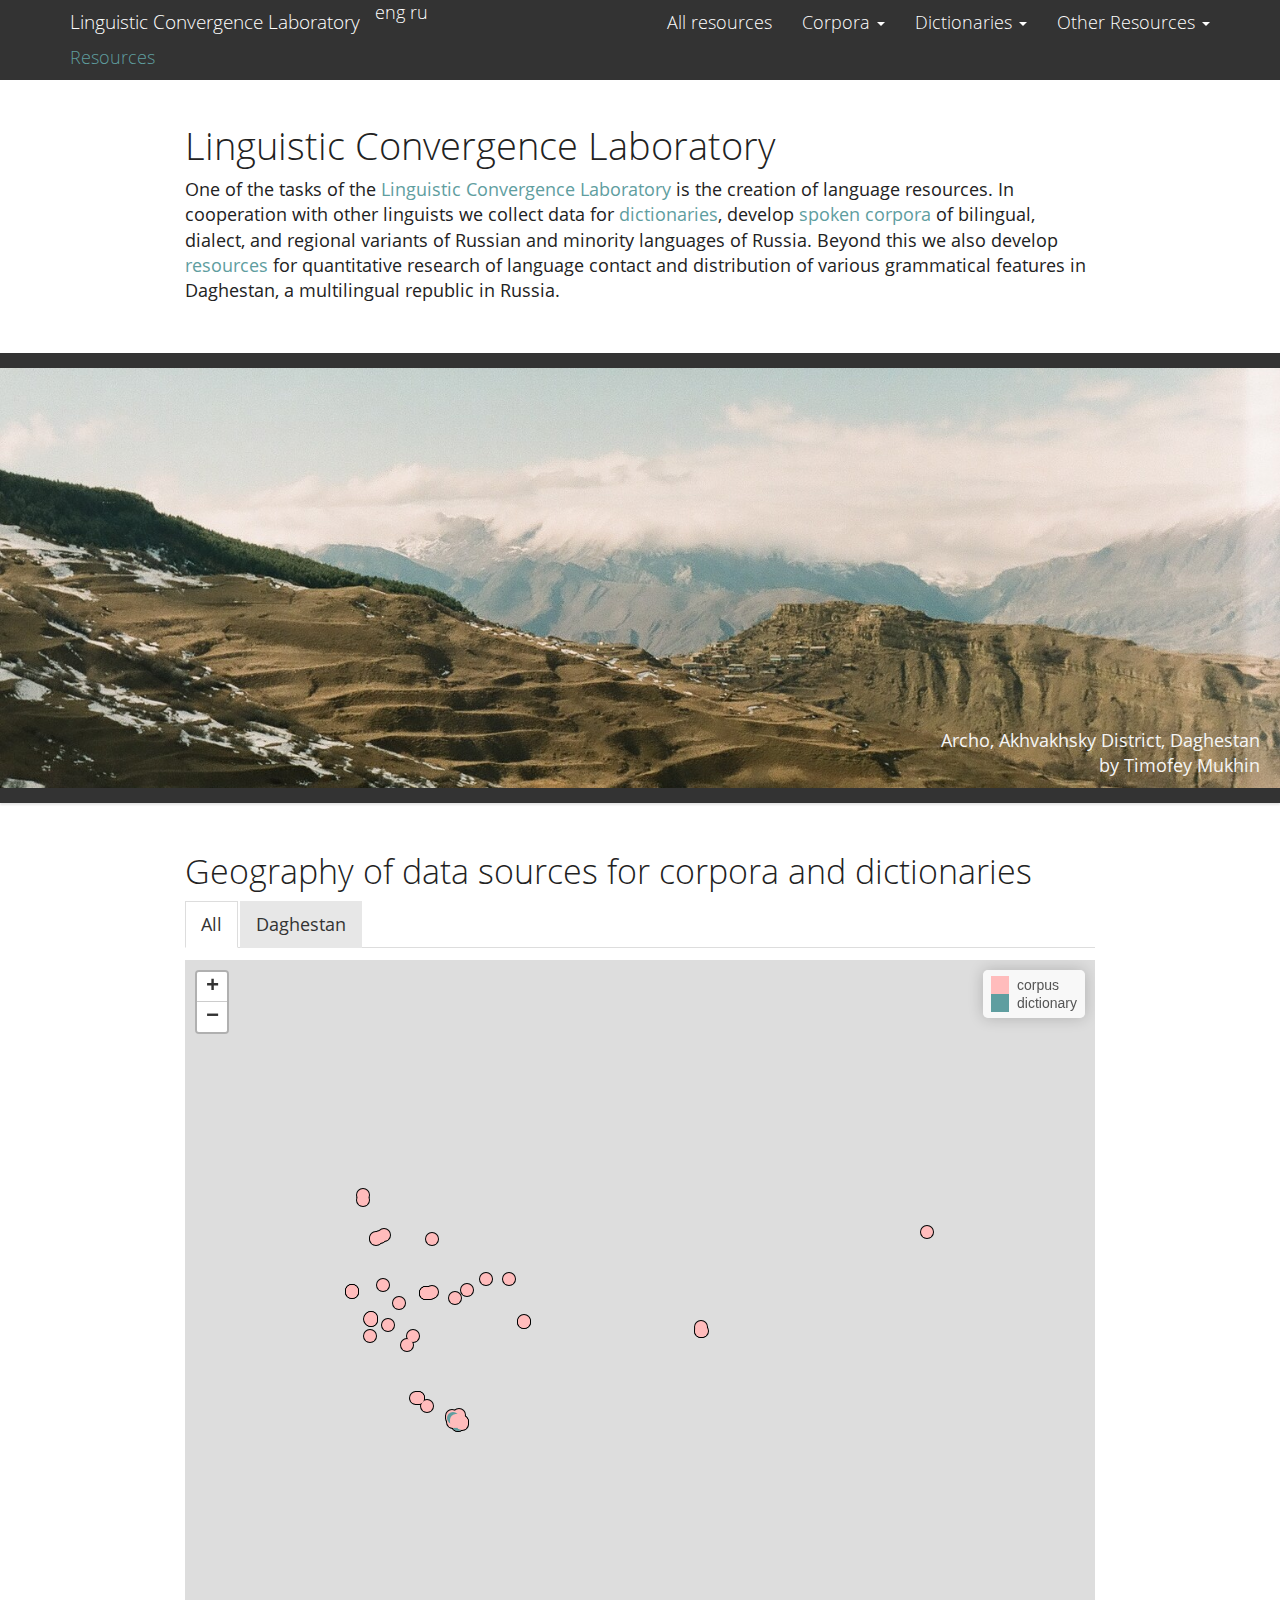
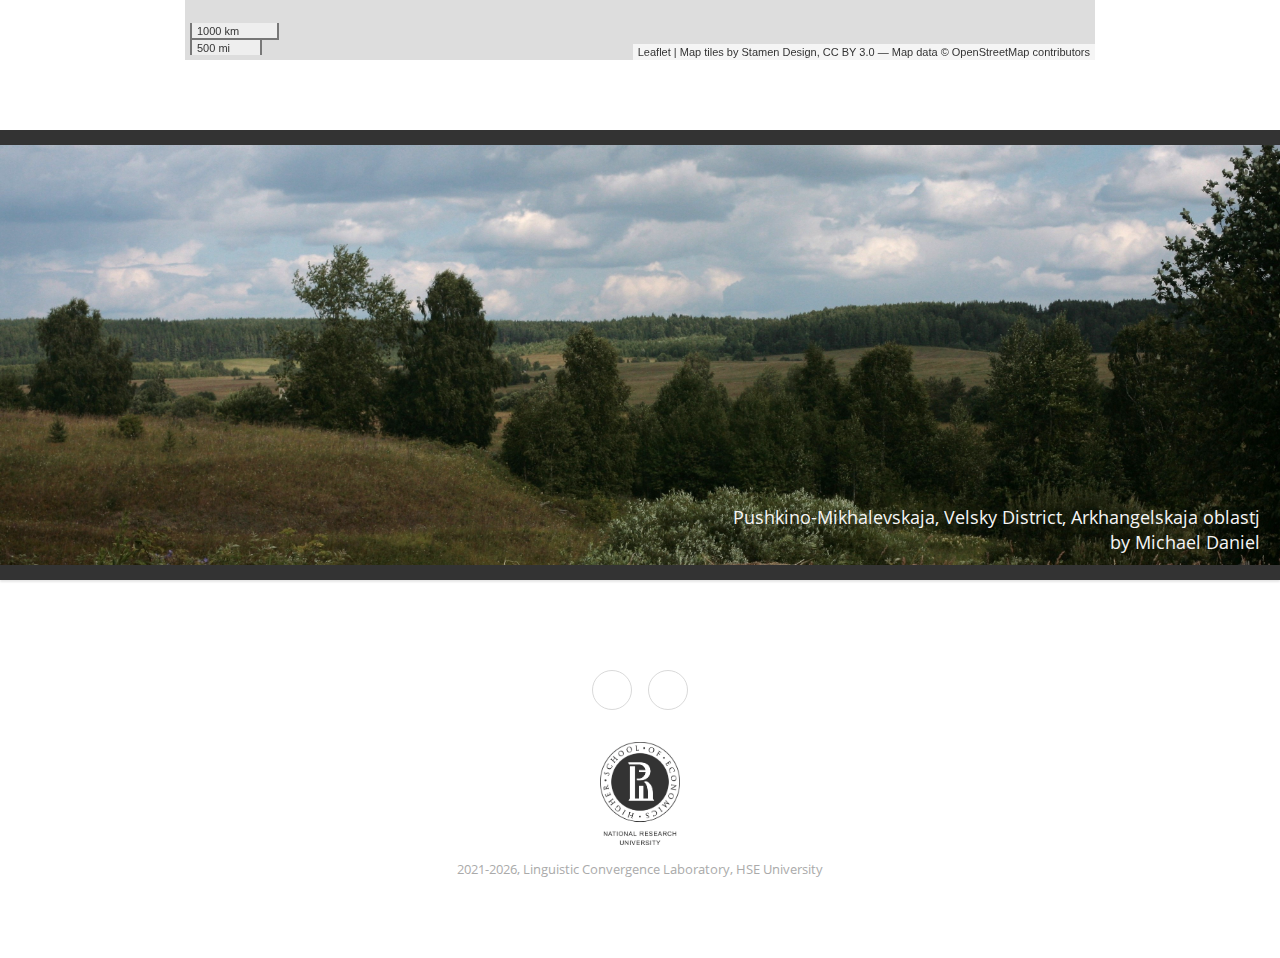
==== commit ce781535: "Mari link" ====
--- a/index.html
+++ b/index.html
@@ -317,10 +317,10 @@
           <a href="http://lingconlab.ru/nekhochi/">Nekhochi dialect</a>
         </li>
         <li>
-          <a href="http://lingconlab.ru/opochka/">Opochetsky dialects</a>
-        </li>
-        <li>
-          <a href="http://www.parasolcorpus.org/Rogovatka/">Rogovatka dialect</a>
+          <a href="http://lingconlab.ru/opochka">Opochetsky dialects</a>
+        </li>
+        <li>
+          <a href="http://lingconlab.ru/rogovatka/">Rogovatka dialect</a>
         </li>
         <li>
           <a href="http://lingconlab.ru/SpiridonovaBuda/">Spiridonova Buda dialect</a>
@@ -376,6 +376,9 @@
         </li>
         <li>
           <a href="http://lingconlab.ru/spoken_khakas/">Khakas</a>
+        </li>
+        <li>
+          <a href="http://lingconlab.ru/spoken_meadow_mari/">Meadow Mari</a>
         </li>
       </ul>
     </li>
@@ -445,7 +448,7 @@
 <div id="all" class="section level2">
 <h2>All</h2>
 <div id="htmlwidget-244aaddf2639520a3f5a" style="width:672px;height:480px;" class="leaflet html-widget"></div>
-<script type="application/json" data-for="htmlwidget-244aaddf2639520a3f5a">{"x":{"options":{"crs":{"crsClass":"L.CRS.EPSG3857","code":null,"proj4def":null,"projectedBounds":null,"options":{}},"zoomControl":true},"calls":[{"method":"addTiles","args":["Stamen.TonerLite",null,null,{"minZoom":0,"maxZoom":18,"tileSize":256,"subdomains":"abc","errorTileUrl":"","tms":false,"noWrap":false,"zoomOffset":0,"zoomReverse":false,"opacity":1,"zIndex":1,"detectRetina":false}]},{"method":"addProviderTiles","args":["Stamen.TonerLite",null,"Stamen.TonerLite",{"errorTileUrl":"","noWrap":false,"detectRetina":false}]},{"method":"addCircleMarkers","args":[[42.0667737913141,53.7377439427896,53.7275816330036,56.8175303936337,42.2787295960885,56.7941037490238,52.8118438478156,61.5840497029774,42.3670929471883,64.9636709620851,56.8132000251311,42.0239116208365,42.0244859122351,42.6354041927863,42.0207413383442,54.0310020318232,53.9973651792486,42.7326849271676,44.0461459817847,41.997634849241,45.047325634291,56.8121788258182,53.2158857420998,42.0700434215536,52.8455082905714,41.6166,41.6186,61.5288706079825,64.6256050950421,52.2971451922232,42.1731202031857,56.1580010871652,54.1255736470444,42.9783630890781,42.2528,42.2568,61.5011111551685,53.4392727240609,42.0752038246737,61.8854386188771,61.6998197462665,56.7716087858632,45.0640202992501,53.8246221431156,42.7814853152129,51.2501341810638,53.9797741389512,52.2960319548886,54.1331336744997,42.5610279346735,42.57056,42.57076,45.0536665194073,45.0768895052302,41.7516115516436,42.3434066080818,52.8139410490598,42.1525537527337,42.3497829967926,42.090877134908,58.0176303487814,42.2462440441286,62.0997772673689,42.205218594637,56.6316223876856,56.660748648431,56.6491470625369,56.6518927034026,56.6619268630899,56.6893558763497,56.7219958391981,56.6951005203014,58.0019777562738,57.4027634139348,55.7244642662795],[46.8686891234647,58.8417521398863,58.8426018649561,28.6875859088631,47.2311766742319,28.6841240628176,89.9874281348034,32.8425986617033,47.2450750893441,30.5597267894316,28.6823936395506,48.062863063121,47.9654743412296,47.2237373834487,48.0088832632428,31.898147668221,32.0073663363946,46.3217620718405,41.7812629017135,47.5843546506572,40.1804089995317,28.6973234956895,90.0474287407635,46.8612518446103,90.1071715824232,47.2647,47.2667,32.8290234921356,30.599377753857,39.3490966512283,47.7944906228771,46.7607042341594,32.0021865845453,47.4828249266475,47.0472,47.0512,42.656956040085,34.9267088496418,46.4117938699763,34.3590797360788,33.6219219200116,28.6706934313375,40.1760035538134,58.8864748097082,46.3174227964206,38.3774542925194,31.9937206687928,31.7879477629945,32.0140353069345,46.3016299250685,46.37278,46.37298,39.9459325397445,40.1862685927333,47.9289477688109,47.3297527348424,90.0421183092167,47.669665630058,47.3027470388149,46.917931536218,52.1504272351055,47.0005311482544,129.728479425133,47.8278686163628,42.2347652062606,42.4244838814762,41.8360782417641,41.7038957847617,41.7358457860172,41.6998952997355,42.6316559592833,41.6388958616272,56.2322823258891,34.1325446188435,36.8359550846001],6.6,null,["","","","","","","","","","","","","","","","","","","","","","","","","","","","","","","","","","","","","","","","","","","","","","","","","","","","","","","","","","","","","","","","","","","","","","","","","","",""],{"interactive":true,"className":"","stroke":false,"color":"black","weight":5,"opacity":0.5,"fill":true,"fillColor":"black","fillOpacity":1},null,null,["<a href='https://glottolog.org/resource/languoid/id/russ1263' target='_blank'>Russian<\/a><br><b>Place name:<\/b> Archib <br> <b>Project:<\/b> <a target=\"_blank\" href=\" http://parasolcorpus.org/dagrus/ \"> Corpus of Russian spoken in Daghestan","<a href='https://glottolog.org/resource/languoid/id/russ1263' target='_blank'>Russian<\/a><br><b>Place name:<\/b> Baimovo <br> <b>Project:<\/b> <a target=\"_blank\" href=\" http://lingconlab.ru/BashkirRus/ \"> Corpus of Russian spoken in Bashkortostan","<a href='https://glottolog.org/resource/languoid/id/bash1264' target='_blank'>Bashkir<\/a><br><b>Place name:<\/b> Baimovo <br> <b>Project:<\/b> <a target=\"_blank\" href=\" http://lingconlab.ru/spoken_bashkir/ \"> Spoken corpus of Bashkir","<a href='https://glottolog.org/resource/languoid/id/russ1263' target='_blank'>Russian<\/a><br><b>Place name:<\/b> Balashi <br> <b>Project:<\/b> <a target=\"_blank\" href=\" http://lingconlab.ru/opochka \"> Corpus of Opochetsky dialects","<a href='https://glottolog.org/resource/languoid/id/russ1263' target='_blank'>Russian<\/a><br><b>Place name:<\/b> Balkhar <br> <b>Project:<\/b> <a target=\"_blank\" href=\" http://parasolcorpus.org/dagrus/ \"> Corpus of Russian spoken in Daghestan","<a href='https://glottolog.org/resource/languoid/id/russ1263' target='_blank'>Russian<\/a><br><b>Place name:<\/b> Barabany <br> <b>Project:<\/b> <a target=\"_blank\" href=\" http://lingconlab.ru/opochka \"> Corpus of Opochetsky dialects","<a href='https://glottolog.org/resource/languoid/id/khak1248' target='_blank'>Khakas<\/a><br><b>Place name:<\/b> Butrachty <br> <b>Project:<\/b> <a target=\"_blank\" href=\" http://parasolcorpus.org/dagrus/ \"> Spoken corpus of Khakas","<a href='https://glottolog.org/resource/languoid/id/russ1263' target='_blank'>Russian<\/a><br><b>Place name:<\/b> Vedlozero <br> <b>Project:<\/b> <a target=\"_blank\" href=\" http://lingconlab.ru/karelrus/ \"> Corpus of Karelian Russian","<a href='https://glottolog.org/resource/languoid/id/russ1263' target='_blank'>Russian<\/a><br><b>Place name:<\/b> Verkhniye Ubeki <br> <b>Project:<\/b> <a target=\"_blank\" href=\" http://parasolcorpus.org/dagrus/ \"> Corpus of Russian spoken in Daghestan","<a href='https://glottolog.org/resource/languoid/id/russ1263' target='_blank'>Russian<\/a><br><b>Place name:<\/b> Voknavolok <br> <b>Project:<\/b> <a target=\"_blank\" href=\" http://lingconlab.ru/karelrus/ \"> Corpus of Karelian Russian","<a href='https://glottolog.org/resource/languoid/id/russ1263' target='_blank'>Russian<\/a><br><b>Place name:<\/b> Glazanovo <br> <b>Project:<\/b> <a target=\"_blank\" href=\" http://lingconlab.ru/opochka \"> Corpus of Opochetsky dialects","<a href='https://glottolog.org/resource/languoid/id/russ1263' target='_blank'>Russian<\/a><br><b>Place name:<\/b> Darwag <br> <b>Project:<\/b> <a target=\"_blank\" href=\" http://parasolcorpus.org/dagrus/ \"> Corpus of Russian spoken in Daghestan","<a href='https://glottolog.org/resource/languoid/id/russ1263' target='_blank'>Russian<\/a><br><b>Place name:<\/b> Dubek <br> <b>Project:<\/b> <a target=\"_blank\" href=\" http://parasolcorpus.org/dagrus/ \"> Corpus of Russian spoken in Daghestan","<a href='https://glottolog.org/resource/languoid/id/russ1263' target='_blank'>Russian<\/a><br><b>Place name:<\/b> Durangi <br> <b>Project:<\/b> <a target=\"_blank\" href=\" http://parasolcorpus.org/dagrus/ \"> Corpus of Russian spoken in Daghestan","<a href='https://glottolog.org/resource/languoid/id/russ1263' target='_blank'>Russian<\/a><br><b>Place name:<\/b> Yersi <br> <b>Project:<\/b> <a target=\"_blank\" href=\" http://parasolcorpus.org/dagrus/ \"> Corpus of Russian spoken in Daghestan","<a href='https://glottolog.org/resource/languoid/id/russ1263' target='_blank'>Russian<\/a><br><b>Place name:<\/b> Zhanvil <br> <b>Project:<\/b> <a target=\"_blank\" href=\" http://lingconlab.ru/khislavichi/ \"> Corpus of the Russian dialect spoken in Khislavichi district","<a href='https://glottolog.org/resource/languoid/id/russ1263' target='_blank'>Russian<\/a><br><b>Place name:<\/b> Zhygalki <br> <b>Project:<\/b> <a target=\"_blank\" href=\" http://lingconlab.ru/khislavichi/ \"> Corpus of the Russian dialect spoken in Khislavichi district","<a href='https://glottolog.org/resource/languoid/id/russ1263' target='_blank'>Russian<\/a><br><b>Place name:<\/b> Zilo <br> <b>Project:<\/b> <a target=\"_blank\" href=\" http://parasolcorpus.org/dagrus/ \"> Corpus of Russian spoken in Daghestan","<a href='https://glottolog.org/resource/languoid/id/abaz1241' target='_blank'>Abaza<\/a><br><b>Place name:<\/b> Inzhich-Chukun <br> <b>Project:<\/b> <a target=\"_blank\" href=\" http://lingconlab.ru/spoken_abaza/ \"> Spoken corpus of Abaza","<a href='https://glottolog.org/resource/languoid/id/russ1263' target='_blank'>Russian<\/a><br><b>Place name:<\/b> Itsari <br> <b>Project:<\/b> <a target=\"_blank\" href=\" http://parasolcorpus.org/dagrus/ \"> Corpus of Russian spoken in Daghestan","<a href='https://glottolog.org/resource/languoid/id/adyg1241' target='_blank'>Adyghe<\/a><br><b>Place name:<\/b> Kabekhabl <br> <b>Project:<\/b> <a target=\"_blank\" href=\" http://lingconlab.ru/spoken_adyghe/ \"> Spoken corpus of Adyghe","<a href='https://glottolog.org/resource/languoid/id/russ1263' target='_blank'>Russian<\/a><br><b>Place name:<\/b> Kadnikovo <br> <b>Project:<\/b> <a target=\"_blank\" href=\" http://lingconlab.ru/opochka \"> Corpus of Opochetsky dialects","<a href='https://glottolog.org/resource/languoid/id/khak1248' target='_blank'>Khakas<\/a><br><b>Place name:<\/b> Kazanovka <br> <b>Project:<\/b> <a target=\"_blank\" href=\" http://parasolcorpus.org/dagrus/ \"> Spoken corpus of Khakas","<a href='https://glottolog.org/resource/languoid/id/russ1263' target='_blank'>Russian<\/a><br><b>Place name:<\/b> Kalib <br> <b>Project:<\/b> <a target=\"_blank\" href=\" http://parasolcorpus.org/dagrus/ \"> Corpus of Russian spoken in Daghestan","<a href='https://glottolog.org/resource/languoid/id/khak1248' target='_blank'>Khakas<\/a><br><b>Place name:<\/b> Karagay <br> <b>Project:<\/b> <a target=\"_blank\" href=\" http://parasolcorpus.org/dagrus/ \"> Spoken corpus of Khakas","<a href='https://glottolog.org/resource/languoid/id/russ1263' target='_blank'>Russian<\/a><br><b>Place name:<\/b> Kina <br> <b>Project:<\/b> <a target=\"_blank\" href=\" http://parasolcorpus.org/dagrus/ \"> Corpus of Russian spoken in Daghestan","<a href='https://glottolog.org/resource/languoid/id/rutu1240' target='_blank'>Rutul<\/a><br><b>Place name:<\/b> Kina <br> <b>Project:<\/b> <a target=\"_blank\" href=\" https://linghub.ru/rutuldict/ \"> Dictionary of the Rutul language","<a href='https://glottolog.org/resource/languoid/id/russ1263' target='_blank'>Russian<\/a><br><b>Place name:<\/b> Kinerma <br> <b>Project:<\/b> <a target=\"_blank\" href=\" http://lingconlab.ru/karelrus/ \"> Corpus of Karelian Russian","<a href='https://glottolog.org/resource/languoid/id/russ1263' target='_blank'>Russian<\/a><br><b>Place name:<\/b> Kostomuksha <br> <b>Project:<\/b> <a target=\"_blank\" href=\" http://lingconlab.ru/karelrus/ \"> Corpus of Karelian Russian","<a href='https://glottolog.org/resource/languoid/id/russ1263' target='_blank'>Russian<\/a><br><b>Place name:<\/b> Malinino <br> <b>Project:<\/b> <a target=\"_blank\" href=\" http://lingconlab.ru/malinino/ \"> Corpus of the Russian dialect spoken in the village Malinino","<a href='https://glottolog.org/resource/languoid/id/russ1263' target='_blank'>Russian<\/a><br><b>Place name:<\/b> Mallakent <br> <b>Project:<\/b> <a target=\"_blank\" href=\" http://parasolcorpus.org/dagrus/ \"> Corpus of Russian spoken in Daghestan","<a href='https://glottolog.org/resource/languoid/id/russ1263' target='_blank'>Russian<\/a><br><b>Place name:<\/b> Maloye Karachkino <br> <b>Project:<\/b> <a target=\"_blank\" href=\" http://lingconlab.ru/ChuvashRus/ \"> Corpus of Russian spoken in Chuvashia","<a href='https://glottolog.org/resource/languoid/id/russ1263' target='_blank'>Russian<\/a><br><b>Place name:<\/b> Malye Khutora <br> <b>Project:<\/b> <a target=\"_blank\" href=\" http://lingconlab.ru/khislavichi/ \"> Corpus of the Russian dialect spoken in Khislavichi district","<a href='https://glottolog.org/resource/languoid/id/russ1263' target='_blank'>Russian<\/a><br><b>Place name:<\/b> Makhachkala <br> <b>Project:<\/b> <a target=\"_blank\" href=\" http://parasolcorpus.org/dagrus/ \"> Corpus of Russian spoken in Daghestan","<a href='https://glottolog.org/resource/languoid/id/russ1263' target='_blank'>Russian<\/a><br><b>Place name:<\/b> Megeb <br> <b>Project:<\/b> <a target=\"_blank\" href=\" http://parasolcorpus.org/dagrus/ \"> Corpus of Russian spoken in Daghestan","<a href='https://glottolog.org/resource/languoid/id/mege1234' target='_blank'>Megeb<\/a><br><b>Place name:<\/b> Megeb <br> <b>Project:<\/b> <a target=\"_blank\" href=\" http://lingconlab.ru/MehwebDict/ \"> Dictionary of the Mehweb language","<a href='https://glottolog.org/resource/languoid/id/russ1263' target='_blank'>Russian<\/a><br><b>Place name:<\/b> Mikhalevskaya <br> <b>Project:<\/b> <a target=\"_blank\" href=\" http://www.parasolcorpus.org/Pushkino/login.php \"> Ustja River Basin Corpus","<a href='https://glottolog.org/resource/languoid/id/russ1263' target='_blank'>Russian<\/a><br><b>Place name:<\/b> Nekhochi <br> <b>Project:<\/b> <a target=\"_blank\" href=\" http://lingconlab.ru/nekhochi/ \"> Corpus of the Russian dialect spoken in Nekhochi","<a href='https://glottolog.org/resource/languoid/id/russ1263' target='_blank'>Russian<\/a><br><b>Place name:<\/b> Nikar <br> <b>Project:<\/b> <a target=\"_blank\" href=\" http://parasolcorpus.org/dagrus/ \"> Corpus of Russian spoken in Daghestan","<a href='https://glottolog.org/resource/languoid/id/russ1263' target='_blank'>Russian<\/a><br><b>Place name:<\/b> Petrozavodsk <br> <b>Project:<\/b> <a target=\"_blank\" href=\" http://lingconlab.ru/karelrus/ \"> Corpus of Karelian Russian","<a href='https://glottolog.org/resource/languoid/id/russ1263' target='_blank'>Russian<\/a><br><b>Place name:<\/b> Pryazha <br> <b>Project:<\/b> <a target=\"_blank\" href=\" http://lingconlab.ru/karelrus/ \"> Corpus of Karelian Russian","<a href='https://glottolog.org/resource/languoid/id/russ1263' target='_blank'>Russian<\/a><br><b>Place name:<\/b> Purshevo <br> <b>Project:<\/b> <a target=\"_blank\" href=\" http://lingconlab.ru/opochka \"> Corpus of Opochetsky dialects","<a href='https://glottolog.org/resource/languoid/id/adyg1241' target='_blank'>Adyghe<\/a><br><b>Place name:<\/b> Pshicho <br> <b>Project:<\/b> <a target=\"_blank\" href=\" http://lingconlab.ru/spoken_adyghe/ \"> Spoken corpus of Adyghe","<a href='https://glottolog.org/resource/languoid/id/bash1264' target='_blank'>Bashkir<\/a><br><b>Place name:<\/b> Rakhmetovo <br> <b>Project:<\/b> <a target=\"_blank\" href=\" http://lingconlab.ru/spoken_bashkir/ \"> Spoken corpus of Bashkir","<a href='https://glottolog.org/resource/languoid/id/russ1263' target='_blank'>Russian<\/a><br><b>Place name:<\/b> Rikvani <br> <b>Project:<\/b> <a target=\"_blank\" href=\" http://parasolcorpus.org/dagrus/ \"> Corpus of Russian spoken in Daghestan","<a href='https://glottolog.org/resource/languoid/id/russ1263' target='_blank'>Russian<\/a><br><b>Place name:<\/b> Rogovatoye <br> <b>Project:<\/b> <a target=\"_blank\" href=\" http://www.parasolcorpus.org/Rogovatka/ \"> Corpus of Rogovatka dialect","<a href='https://glottolog.org/resource/languoid/id/russ1263' target='_blank'>Russian<\/a><br><b>Place name:<\/b> Soino <br> <b>Project:<\/b> <a target=\"_blank\" href=\" http://lingconlab.ru/khislavichi/ \"> Corpus of the Russian dialect spoken in Khislavichi district","<a href='https://glottolog.org/resource/languoid/id/russ1263' target='_blank'>Russian<\/a><br><b>Place name:<\/b> Spiridonova Buda <br> <b>Project:<\/b> <a target=\"_blank\" href=\" http://lingconlab.ru/SpiridonovaBuda/ \"> Corpus of Spiridonova Buda dialect","<a href='https://glottolog.org/resource/languoid/id/russ1263' target='_blank'>Russian<\/a><br><b>Place name:<\/b> Stajki <br> <b>Project:<\/b> <a target=\"_blank\" href=\" http://lingconlab.ru/khislavichi/ \"> Corpus of the Russian dialect spoken in Khislavichi district","<a href='https://glottolog.org/resource/languoid/id/russ1263' target='_blank'>Russian<\/a><br><b>Place name:<\/b> Tlibisho <br> <b>Project:<\/b> <a target=\"_blank\" href=\" http://parasolcorpus.org/dagrus/ \"> Corpus of Russian spoken in Daghestan","<a href='https://glottolog.org/resource/languoid/id/russ1263' target='_blank'>Russian<\/a><br><b>Place name:<\/b> Tukita <br> <b>Project:<\/b> <a target=\"_blank\" href=\" http://parasolcorpus.org/dagrus/ \"> Corpus of Russian spoken in Daghestan","<a href='https://glottolog.org/resource/languoid/id/kara1474' target='_blank'>Karata<\/a><br><b>Place name:<\/b> Tukita <br> <b>Project:<\/b> <a target=\"_blank\" href=\" http://lingconlab.ru/TukitaDict/ \"> Dictionary of the Tukita language","<a href='https://glottolog.org/resource/languoid/id/kaba1278' target='_blank'>Kabardian<\/a><br><b>Place name:<\/b> Ulyap <br> <b>Project:<\/b> <a target=\"_blank\" href=\" http://lingconlab.ru/spoken_besleney/ \"> Spoken Corpus of the Besleney Dialect of East Circassian","<a href='https://glottolog.org/resource/languoid/id/adyg1241' target='_blank'>Adyghe<\/a><br><b>Place name:<\/b> Khatazhukay <br> <b>Project:<\/b> <a target=\"_blank\" href=\" http://lingconlab.ru/spoken_adyghe/ \"> Spoken corpus of Adyghe","<a href='https://glottolog.org/resource/languoid/id/russ1263' target='_blank'>Russian<\/a><br><b>Place name:<\/b> Khiv <br> <b>Project:<\/b> <a target=\"_blank\" href=\" http://parasolcorpus.org/dagrus/ \"> Corpus of Russian spoken in Daghestan","<a href='https://glottolog.org/resource/languoid/id/russ1263' target='_blank'>Russian<\/a><br><b>Place name:<\/b> Cukhta <br> <b>Project:<\/b> <a target=\"_blank\" href=\" http://parasolcorpus.org/dagrus/ \"> Corpus of Russian spoken in Daghestan","<a href='https://glottolog.org/resource/languoid/id/khak1248' target='_blank'>Khakas<\/a><br><b>Place name:<\/b> Chylany <br> <b>Project:<\/b> <a target=\"_blank\" href=\" http://parasolcorpus.org/dagrus/ \"> Spoken corpus of Khakas","<a href='https://glottolog.org/resource/languoid/id/russ1263' target='_blank'>Russian<\/a><br><b>Place name:<\/b> Chishili <br> <b>Project:<\/b> <a target=\"_blank\" href=\" http://parasolcorpus.org/dagrus/ \"> Corpus of Russian spoken in Daghestan","<a href='https://glottolog.org/resource/languoid/id/russ1263' target='_blank'>Russian<\/a><br><b>Place name:<\/b> Chuni <br> <b>Project:<\/b> <a target=\"_blank\" href=\" http://parasolcorpus.org/dagrus/ \"> Corpus of Russian spoken in Daghestan","<a href='https://glottolog.org/resource/languoid/id/russ1263' target='_blank'>Russian<\/a><br><b>Place name:<\/b> Shalib <br> <b>Project:<\/b> <a target=\"_blank\" href=\" http://parasolcorpus.org/dagrus/ \"> Corpus of Russian spoken in Daghestan","<a href='https://glottolog.org/resource/languoid/id/russ1263' target='_blank'>Russian<\/a><br><b>Place name:<\/b> Shamardan <br> <b>Project:<\/b> <a target=\"_blank\" href=\" http://lingconlab.ru/BesermanRus/ \"> Corpus of Russian spoken by the Besermans","<a href='https://glottolog.org/resource/languoid/id/russ1263' target='_blank'>Russian<\/a><br><b>Place name:<\/b> Shangoda <br> <b>Project:<\/b> <a target=\"_blank\" href=\" http://parasolcorpus.org/dagrus/ \"> Corpus of Russian spoken in Daghestan","<a href='https://glottolog.org/resource/languoid/id/russ1263' target='_blank'>Russian<\/a><br><b>Place name:<\/b> Yakutsk <br> <b>Project:<\/b> <a target=\"_blank\" href=\" http://lingconlab.ru/cs_yakut/ \"> Yakut-Russian Code-Switching Corpus","<a href='https://glottolog.org/resource/languoid/id/russ1263' target='_blank'>Russian<\/a><br><b>Place name:<\/b> Yangikent <br> <b>Project:<\/b> <a target=\"_blank\" href=\" http://parasolcorpus.org/dagrus/ \"> Corpus of Russian spoken in Daghestan","<a href='https://glottolog.org/resource/languoid/id/russ1263' target='_blank'>Russian<\/a><br><b>Place name:<\/b> Mugreevo-Nikolskoe <br> <b>Project:<\/b> <a target=\"_blank\" href=\" http://lingconlab.ru/lukhteza/ \"> Corpus of Lukh and Teza river basins dialects","<a href='https://glottolog.org/resource/languoid/id/russ1263' target='_blank'>Russian<\/a><br><b>Place name:<\/b> Nizhnij Landekh <br> <b>Project:<\/b> <a target=\"_blank\" href=\" http://lingconlab.ru/lukhteza/ \"> Corpus of Lukh and Teza river basins dialects","<a href='https://glottolog.org/resource/languoid/id/russ1263' target='_blank'>Russian<\/a><br><b>Place name:<\/b> Preobrazhenskoe <br> <b>Project:<\/b> <a target=\"_blank\" href=\" http://lingconlab.ru/lukhteza/ \"> Corpus of Lukh and Teza river basins dialects","<a href='https://glottolog.org/resource/languoid/id/russ1263' target='_blank'>Russian<\/a><br><b>Place name:<\/b> Hotiml <br> <b>Project:<\/b> <a target=\"_blank\" href=\" http://lingconlab.ru/lukhteza/ \"> Corpus of Lukh and Teza river basins dialects","<a href='https://glottolog.org/resource/languoid/id/russ1263' target='_blank'>Russian<\/a><br><b>Place name:<\/b> Domnino <br> <b>Project:<\/b> <a target=\"_blank\" href=\" http://lingconlab.ru/lukhteza/ \"> Corpus of Lukh and Teza river basins dialects","<a href='https://glottolog.org/resource/languoid/id/russ1263' target='_blank'>Russian<\/a><br><b>Place name:<\/b> Ryapolovo <br> <b>Project:<\/b> <a target=\"_blank\" href=\" http://lingconlab.ru/lukhteza/ \"> Corpus of Lukh and Teza river basins dialects","<a href='https://glottolog.org/resource/languoid/id/russ1263' target='_blank'>Russian<\/a><br><b>Place name:<\/b> Pogorelka <br> <b>Project:<\/b> <a target=\"_blank\" href=\" http://lingconlab.ru/lukhteza/ \"> Corpus of Lukh and Teza river basins dialects","<a href='https://glottolog.org/resource/languoid/id/russ1263' target='_blank'>Russian<\/a><br><b>Place name:<\/b> Volokobino <br> <b>Project:<\/b> <a target=\"_blank\" href=\" http://lingconlab.ru/lukhteza/ \"> Corpus of Lukh and Teza river basins dialects","<a href='https://glottolog.org/resource/languoid/id/russ1263' target='_blank'>Russian<\/a><br><b>Place name:<\/b> Perm <br> <b>Project:<\/b> <a target=\"_blank\" href=\" http://lingconlab.ru/romarus \"> Romani Russian Corpus","<a href='https://glottolog.org/resource/languoid/id/russ1263' target='_blank'>Russian<\/a><br><b>Place name:<\/b> Luzhnikovo <br> <b>Project:<\/b> <a target=\"_blank\" href=\" http://lingconlab.ru/luzhnikovo \"> Luzhnikovo Corpus","<a href='https://glottolog.org/resource/languoid/id/russ1263' target='_blank'>Russian<\/a><br><b>Place name:<\/b> Zvenigorod <br> <b>Project:<\/b> <a target=\"_blank\" href=\" http://lingconlab.ru/zvenigorod/ \"> Corpus of Russian spoken in Zvenigorod"],null,null,{"interactive":false,"permanent":false,"direction":"auto","opacity":1,"offset":[0,0],"textsize":"10px","textOnly":false,"className":"","sticky":true},null]},{"method":"addCircleMarkers","args":[[42.0667737913141,53.7377439427896,53.7275816330036,56.8175303936337,42.2787295960885,56.7941037490238,52.8118438478156,61.5840497029774,42.3670929471883,64.9636709620851,56.8132000251311,42.0239116208365,42.0244859122351,42.6354041927863,42.0207413383442,54.0310020318232,53.9973651792486,42.7326849271676,44.0461459817847,41.997634849241,45.047325634291,56.8121788258182,53.2158857420998,42.0700434215536,52.8455082905714,41.6166,41.6186,61.5288706079825,64.6256050950421,52.2971451922232,42.1731202031857,56.1580010871652,54.1255736470444,42.9783630890781,42.2528,42.2568,61.5011111551685,53.4392727240609,42.0752038246737,61.8854386188771,61.6998197462665,56.7716087858632,45.0640202992501,53.8246221431156,42.7814853152129,51.2501341810638,53.9797741389512,52.2960319548886,54.1331336744997,42.5610279346735,42.57056,42.57076,45.0536665194073,45.0768895052302,41.7516115516436,42.3434066080818,52.8139410490598,42.1525537527337,42.3497829967926,42.090877134908,58.0176303487814,42.2462440441286,62.0997772673689,42.205218594637,56.6316223876856,56.660748648431,56.6491470625369,56.6518927034026,56.6619268630899,56.6893558763497,56.7219958391981,56.6951005203014,58.0019777562738,57.4027634139348,55.7244642662795],[46.8686891234647,58.8417521398863,58.8426018649561,28.6875859088631,47.2311766742319,28.6841240628176,89.9874281348034,32.8425986617033,47.2450750893441,30.5597267894316,28.6823936395506,48.062863063121,47.9654743412296,47.2237373834487,48.0088832632428,31.898147668221,32.0073663363946,46.3217620718405,41.7812629017135,47.5843546506572,40.1804089995317,28.6973234956895,90.0474287407635,46.8612518446103,90.1071715824232,47.2647,47.2667,32.8290234921356,30.599377753857,39.3490966512283,47.7944906228771,46.7607042341594,32.0021865845453,47.4828249266475,47.0472,47.0512,42.656956040085,34.9267088496418,46.4117938699763,34.3590797360788,33.6219219200116,28.6706934313375,40.1760035538134,58.8864748097082,46.3174227964206,38.3774542925194,31.9937206687928,31.7879477629945,32.0140353069345,46.3016299250685,46.37278,46.37298,39.9459325397445,40.1862685927333,47.9289477688109,47.3297527348424,90.0421183092167,47.669665630058,47.3027470388149,46.917931536218,52.1504272351055,47.0005311482544,129.728479425133,47.8278686163628,42.2347652062606,42.4244838814762,41.8360782417641,41.7038957847617,41.7358457860172,41.6998952997355,42.6316559592833,41.6388958616272,56.2322823258891,34.1325446188435,36.8359550846001],6,null,["","","","","","","","","","","","","","","","","","","","","","","","","","","","","","","","","","","","","","","","","","","","","","","","","","","","","","","","","","","","","","","","","","","","","","","","","","",""],{"interactive":true,"className":"","stroke":false,"color":["#FFBCBC","#FFBCBC","#FFBCBC","#FFBCBC","#FFBCBC","#FFBCBC","#FFBCBC","#FFBCBC","#FFBCBC","#FFBCBC","#FFBCBC","#FFBCBC","#FFBCBC","#FFBCBC","#FFBCBC","#FFBCBC","#FFBCBC","#FFBCBC","#FFBCBC","#FFBCBC","#FFBCBC","#FFBCBC","#FFBCBC","#FFBCBC","#FFBCBC","#FFBCBC","#5F9EA0","#FFBCBC","#FFBCBC","#FFBCBC","#FFBCBC","#FFBCBC","#FFBCBC","#FFBCBC","#FFBCBC","#5F9EA0","#FFBCBC","#FFBCBC","#FFBCBC","#FFBCBC","#FFBCBC","#FFBCBC","#FFBCBC","#FFBCBC","#FFBCBC","#FFBCBC","#FFBCBC","#FFBCBC","#FFBCBC","#FFBCBC","#FFBCBC","#5F9EA0","#FFBCBC","#FFBCBC","#FFBCBC","#FFBCBC","#FFBCBC","#FFBCBC","#FFBCBC","#FFBCBC","#FFBCBC","#FFBCBC","#FFBCBC","#FFBCBC","#FFBCBC","#FFBCBC","#FFBCBC","#FFBCBC","#FFBCBC","#FFBCBC","#FFBCBC","#FFBCBC","#FFBCBC","#FFBCBC","#FFBCBC"],"weight":5,"opacity":0.5,"fill":true,"fillColor":["#FFBCBC","#FFBCBC","#FFBCBC","#FFBCBC","#FFBCBC","#FFBCBC","#FFBCBC","#FFBCBC","#FFBCBC","#FFBCBC","#FFBCBC","#FFBCBC","#FFBCBC","#FFBCBC","#FFBCBC","#FFBCBC","#FFBCBC","#FFBCBC","#FFBCBC","#FFBCBC","#FFBCBC","#FFBCBC","#FFBCBC","#FFBCBC","#FFBCBC","#FFBCBC","#5F9EA0","#FFBCBC","#FFBCBC","#FFBCBC","#FFBCBC","#FFBCBC","#FFBCBC","#FFBCBC","#FFBCBC","#5F9EA0","#FFBCBC","#FFBCBC","#FFBCBC","#FFBCBC","#FFBCBC","#FFBCBC","#FFBCBC","#FFBCBC","#FFBCBC","#FFBCBC","#FFBCBC","#FFBCBC","#FFBCBC","#FFBCBC","#FFBCBC","#5F9EA0","#FFBCBC","#FFBCBC","#FFBCBC","#FFBCBC","#FFBCBC","#FFBCBC","#FFBCBC","#FFBCBC","#FFBCBC","#FFBCBC","#FFBCBC","#FFBCBC","#FFBCBC","#FFBCBC","#FFBCBC","#FFBCBC","#FFBCBC","#FFBCBC","#FFBCBC","#FFBCBC","#FFBCBC","#FFBCBC","#FFBCBC"],"fillOpacity":1},null,null,["<a href='https://glottolog.org/resource/languoid/id/russ1263' target='_blank'>Russian<\/a><br><b>Place name:<\/b> Archib <br> <b>Project:<\/b> <a target=\"_blank\" href=\" http://parasolcorpus.org/dagrus/ \"> Corpus of Russian spoken in Daghestan","<a href='https://glottolog.org/resource/languoid/id/russ1263' target='_blank'>Russian<\/a><br><b>Place name:<\/b> Baimovo <br> <b>Project:<\/b> <a target=\"_blank\" href=\" http://lingconlab.ru/BashkirRus/ \"> Corpus of Russian spoken in Bashkortostan","<a href='https://glottolog.org/resource/languoid/id/bash1264' target='_blank'>Bashkir<\/a><br><b>Place name:<\/b> Baimovo <br> <b>Project:<\/b> <a target=\"_blank\" href=\" http://lingconlab.ru/spoken_bashkir/ \"> Spoken corpus of Bashkir","<a href='https://glottolog.org/resource/languoid/id/russ1263' target='_blank'>Russian<\/a><br><b>Place name:<\/b> Balashi <br> <b>Project:<\/b> <a target=\"_blank\" href=\" http://lingconlab.ru/opochka \"> Corpus of Opochetsky dialects","<a href='https://glottolog.org/resource/languoid/id/russ1263' target='_blank'>Russian<\/a><br><b>Place name:<\/b> Balkhar <br> <b>Project:<\/b> <a target=\"_blank\" href=\" http://parasolcorpus.org/dagrus/ \"> Corpus of Russian spoken in Daghestan","<a href='https://glottolog.org/resource/languoid/id/russ1263' target='_blank'>Russian<\/a><br><b>Place name:<\/b> Barabany <br> <b>Project:<\/b> <a target=\"_blank\" href=\" http://lingconlab.ru/opochka \"> Corpus of Opochetsky dialects","<a href='https://glottolog.org/resource/languoid/id/khak1248' target='_blank'>Khakas<\/a><br><b>Place name:<\/b> Butrachty <br> <b>Project:<\/b> <a target=\"_blank\" href=\" http://parasolcorpus.org/dagrus/ \"> Spoken corpus of Khakas","<a href='https://glottolog.org/resource/languoid/id/russ1263' target='_blank'>Russian<\/a><br><b>Place name:<\/b> Vedlozero <br> <b>Project:<\/b> <a target=\"_blank\" href=\" http://lingconlab.ru/karelrus/ \"> Corpus of Karelian Russian","<a href='https://glottolog.org/resource/languoid/id/russ1263' target='_blank'>Russian<\/a><br><b>Place name:<\/b> Verkhniye Ubeki <br> <b>Project:<\/b> <a target=\"_blank\" href=\" http://parasolcorpus.org/dagrus/ \"> Corpus of Russian spoken in Daghestan","<a href='https://glottolog.org/resource/languoid/id/russ1263' target='_blank'>Russian<\/a><br><b>Place name:<\/b> Voknavolok <br> <b>Project:<\/b> <a target=\"_blank\" href=\" http://lingconlab.ru/karelrus/ \"> Corpus of Karelian Russian","<a href='https://glottolog.org/resource/languoid/id/russ1263' target='_blank'>Russian<\/a><br><b>Place name:<\/b> Glazanovo <br> <b>Project:<\/b> <a target=\"_blank\" href=\" http://lingconlab.ru/opochka \"> Corpus of Opochetsky dialects","<a href='https://glottolog.org/resource/languoid/id/russ1263' target='_blank'>Russian<\/a><br><b>Place name:<\/b> Darwag <br> <b>Project:<\/b> <a target=\"_blank\" href=\" http://parasolcorpus.org/dagrus/ \"> Corpus of Russian spoken in Daghestan","<a href='https://glottolog.org/resource/languoid/id/russ1263' target='_blank'>Russian<\/a><br><b>Place name:<\/b> Dubek <br> <b>Project:<\/b> <a target=\"_blank\" href=\" http://parasolcorpus.org/dagrus/ \"> Corpus of Russian spoken in Daghestan","<a href='https://glottolog.org/resource/languoid/id/russ1263' target='_blank'>Russian<\/a><br><b>Place name:<\/b> Durangi <br> <b>Project:<\/b> <a target=\"_blank\" href=\" http://parasolcorpus.org/dagrus/ \"> Corpus of Russian spoken in Daghestan","<a href='https://glottolog.org/resource/languoid/id/russ1263' target='_blank'>Russian<\/a><br><b>Place name:<\/b> Yersi <br> <b>Project:<\/b> <a target=\"_blank\" href=\" http://parasolcorpus.org/dagrus/ \"> Corpus of Russian spoken in Daghestan","<a href='https://glottolog.org/resource/languoid/id/russ1263' target='_blank'>Russian<\/a><br><b>Place name:<\/b> Zhanvil <br> <b>Project:<\/b> <a target=\"_blank\" href=\" http://lingconlab.ru/khislavichi/ \"> Corpus of the Russian dialect spoken in Khislavichi district","<a href='https://glottolog.org/resource/languoid/id/russ1263' target='_blank'>Russian<\/a><br><b>Place name:<\/b> Zhygalki <br> <b>Project:<\/b> <a target=\"_blank\" href=\" http://lingconlab.ru/khislavichi/ \"> Corpus of the Russian dialect spoken in Khislavichi district","<a href='https://glottolog.org/resource/languoid/id/russ1263' target='_blank'>Russian<\/a><br><b>Place name:<\/b> Zilo <br> <b>Project:<\/b> <a target=\"_blank\" href=\" http://parasolcorpus.org/dagrus/ \"> Corpus of Russian spoken in Daghestan","<a href='https://glottolog.org/resource/languoid/id/abaz1241' target='_blank'>Abaza<\/a><br><b>Place name:<\/b> Inzhich-Chukun <br> <b>Project:<\/b> <a target=\"_blank\" href=\" http://lingconlab.ru/spoken_abaza/ \"> Spoken corpus of Abaza","<a href='https://glottolog.org/resource/languoid/id/russ1263' target='_blank'>Russian<\/a><br><b>Place name:<\/b> Itsari <br> <b>Project:<\/b> <a target=\"_blank\" href=\" http://parasolcorpus.org/dagrus/ \"> Corpus of Russian spoken in Daghestan","<a href='https://glottolog.org/resource/languoid/id/adyg1241' target='_blank'>Adyghe<\/a><br><b>Place name:<\/b> Kabekhabl <br> <b>Project:<\/b> <a target=\"_blank\" href=\" http://lingconlab.ru/spoken_adyghe/ \"> Spoken corpus of Adyghe","<a href='https://glottolog.org/resource/languoid/id/russ1263' target='_blank'>Russian<\/a><br><b>Place name:<\/b> Kadnikovo <br> <b>Project:<\/b> <a target=\"_blank\" href=\" http://lingconlab.ru/opochka \"> Corpus of Opochetsky dialects","<a href='https://glottolog.org/resource/languoid/id/khak1248' target='_blank'>Khakas<\/a><br><b>Place name:<\/b> Kazanovka <br> <b>Project:<\/b> <a target=\"_blank\" href=\" http://parasolcorpus.org/dagrus/ \"> Spoken corpus of Khakas","<a href='https://glottolog.org/resource/languoid/id/russ1263' target='_blank'>Russian<\/a><br><b>Place name:<\/b> Kalib <br> <b>Project:<\/b> <a target=\"_blank\" href=\" http://parasolcorpus.org/dagrus/ \"> Corpus of Russian spoken in Daghestan","<a href='https://glottolog.org/resource/languoid/id/khak1248' target='_blank'>Khakas<\/a><br><b>Place name:<\/b> Karagay <br> <b>Project:<\/b> <a target=\"_blank\" href=\" http://parasolcorpus.org/dagrus/ \"> Spoken corpus of Khakas","<a href='https://glottolog.org/resource/languoid/id/russ1263' target='_blank'>Russian<\/a><br><b>Place name:<\/b> Kina <br> <b>Project:<\/b> <a target=\"_blank\" href=\" http://parasolcorpus.org/dagrus/ \"> Corpus of Russian spoken in Daghestan","<a href='https://glottolog.org/resource/languoid/id/rutu1240' target='_blank'>Rutul<\/a><br><b>Place name:<\/b> Kina <br> <b>Project:<\/b> <a target=\"_blank\" href=\" https://linghub.ru/rutuldict/ \"> Dictionary of the Rutul language","<a href='https://glottolog.org/resource/languoid/id/russ1263' target='_blank'>Russian<\/a><br><b>Place name:<\/b> Kinerma <br> <b>Project:<\/b> <a target=\"_blank\" href=\" http://lingconlab.ru/karelrus/ \"> Corpus of Karelian Russian","<a href='https://glottolog.org/resource/languoid/id/russ1263' target='_blank'>Russian<\/a><br><b>Place name:<\/b> Kostomuksha <br> <b>Project:<\/b> <a target=\"_blank\" href=\" http://lingconlab.ru/karelrus/ \"> Corpus of Karelian Russian","<a href='https://glottolog.org/resource/languoid/id/russ1263' target='_blank'>Russian<\/a><br><b>Place name:<\/b> Malinino <br> <b>Project:<\/b> <a target=\"_blank\" href=\" http://lingconlab.ru/malinino/ \"> Corpus of the Russian dialect spoken in the village Malinino","<a href='https://glottolog.org/resource/languoid/id/russ1263' target='_blank'>Russian<\/a><br><b>Place name:<\/b> Mallakent <br> <b>Project:<\/b> <a target=\"_blank\" href=\" http://parasolcorpus.org/dagrus/ \"> Corpus of Russian spoken in Daghestan","<a href='https://glottolog.org/resource/languoid/id/russ1263' target='_blank'>Russian<\/a><br><b>Place name:<\/b> Maloye Karachkino <br> <b>Project:<\/b> <a target=\"_blank\" href=\" http://lingconlab.ru/ChuvashRus/ \"> Corpus of Russian spoken in Chuvashia","<a href='https://glottolog.org/resource/languoid/id/russ1263' target='_blank'>Russian<\/a><br><b>Place name:<\/b> Malye Khutora <br> <b>Project:<\/b> <a target=\"_blank\" href=\" http://lingconlab.ru/khislavichi/ \"> Corpus of the Russian dialect spoken in Khislavichi district","<a href='https://glottolog.org/resource/languoid/id/russ1263' target='_blank'>Russian<\/a><br><b>Place name:<\/b> Makhachkala <br> <b>Project:<\/b> <a target=\"_blank\" href=\" http://parasolcorpus.org/dagrus/ \"> Corpus of Russian spoken in Daghestan","<a href='https://glottolog.org/resource/languoid/id/russ1263' target='_blank'>Russian<\/a><br><b>Place name:<\/b> Megeb <br> <b>Project:<\/b> <a target=\"_blank\" href=\" http://parasolcorpus.org/dagrus/ \"> Corpus of Russian spoken in Daghestan","<a href='https://glottolog.org/resource/languoid/id/mege1234' target='_blank'>Megeb<\/a><br><b>Place name:<\/b> Megeb <br> <b>Project:<\/b> <a target=\"_blank\" href=\" http://lingconlab.ru/MehwebDict/ \"> Dictionary of the Mehweb language","<a href='https://glottolog.org/resource/languoid/id/russ1263' target='_blank'>Russian<\/a><br><b>Place name:<\/b> Mikhalevskaya <br> <b>Project:<\/b> <a target=\"_blank\" href=\" http://www.parasolcorpus.org/Pushkino/login.php \"> Ustja River Basin Corpus","<a href='https://glottolog.org/resource/languoid/id/russ1263' target='_blank'>Russian<\/a><br><b>Place name:<\/b> Nekhochi <br> <b>Project:<\/b> <a target=\"_blank\" href=\" http://lingconlab.ru/nekhochi/ \"> Corpus of the Russian dialect spoken in Nekhochi","<a href='https://glottolog.org/resource/languoid/id/russ1263' target='_blank'>Russian<\/a><br><b>Place name:<\/b> Nikar <br> <b>Project:<\/b> <a target=\"_blank\" href=\" http://parasolcorpus.org/dagrus/ \"> Corpus of Russian spoken in Daghestan","<a href='https://glottolog.org/resource/languoid/id/russ1263' target='_blank'>Russian<\/a><br><b>Place name:<\/b> Petrozavodsk <br> <b>Project:<\/b> <a target=\"_blank\" href=\" http://lingconlab.ru/karelrus/ \"> Corpus of Karelian Russian","<a href='https://glottolog.org/resource/languoid/id/russ1263' target='_blank'>Russian<\/a><br><b>Place name:<\/b> Pryazha <br> <b>Project:<\/b> <a target=\"_blank\" href=\" http://lingconlab.ru/karelrus/ \"> Corpus of Karelian Russian","<a href='https://glottolog.org/resource/languoid/id/russ1263' target='_blank'>Russian<\/a><br><b>Place name:<\/b> Purshevo <br> <b>Project:<\/b> <a target=\"_blank\" href=\" http://lingconlab.ru/opochka \"> Corpus of Opochetsky dialects","<a href='https://glottolog.org/resource/languoid/id/adyg1241' target='_blank'>Adyghe<\/a><br><b>Place name:<\/b> Pshicho <br> <b>Project:<\/b> <a target=\"_blank\" href=\" http://lingconlab.ru/spoken_adyghe/ \"> Spoken corpus of Adyghe","<a href='https://glottolog.org/resource/languoid/id/bash1264' target='_blank'>Bashkir<\/a><br><b>Place name:<\/b> Rakhmetovo <br> <b>Project:<\/b> <a target=\"_blank\" href=\" http://lingconlab.ru/spoken_bashkir/ \"> Spoken corpus of Bashkir","<a href='https://glottolog.org/resource/languoid/id/russ1263' target='_blank'>Russian<\/a><br><b>Place name:<\/b> Rikvani <br> <b>Project:<\/b> <a target=\"_blank\" href=\" http://parasolcorpus.org/dagrus/ \"> Corpus of Russian spoken in Daghestan","<a href='https://glottolog.org/resource/languoid/id/russ1263' target='_blank'>Russian<\/a><br><b>Place name:<\/b> Rogovatoye <br> <b>Project:<\/b> <a target=\"_blank\" href=\" http://www.parasolcorpus.org/Rogovatka/ \"> Corpus of Rogovatka dialect","<a href='https://glottolog.org/resource/languoid/id/russ1263' target='_blank'>Russian<\/a><br><b>Place name:<\/b> Soino <br> <b>Project:<\/b> <a target=\"_blank\" href=\" http://lingconlab.ru/khislavichi/ \"> Corpus of the Russian dialect spoken in Khislavichi district","<a href='https://glottolog.org/resource/languoid/id/russ1263' target='_blank'>Russian<\/a><br><b>Place name:<\/b> Spiridonova Buda <br> <b>Project:<\/b> <a target=\"_blank\" href=\" http://lingconlab.ru/SpiridonovaBuda/ \"> Corpus of Spiridonova Buda dialect","<a href='https://glottolog.org/resource/languoid/id/russ1263' target='_blank'>Russian<\/a><br><b>Place name:<\/b> Stajki <br> <b>Project:<\/b> <a target=\"_blank\" href=\" http://lingconlab.ru/khislavichi/ \"> Corpus of the Russian dialect spoken in Khislavichi district","<a href='https://glottolog.org/resource/languoid/id/russ1263' target='_blank'>Russian<\/a><br><b>Place name:<\/b> Tlibisho <br> <b>Project:<\/b> <a target=\"_blank\" href=\" http://parasolcorpus.org/dagrus/ \"> Corpus of Russian spoken in Daghestan","<a href='https://glottolog.org/resource/languoid/id/russ1263' target='_blank'>Russian<\/a><br><b>Place name:<\/b> Tukita <br> <b>Project:<\/b> <a target=\"_blank\" href=\" http://parasolcorpus.org/dagrus/ \"> Corpus of Russian spoken in Daghestan","<a href='https://glottolog.org/resource/languoid/id/kara1474' target='_blank'>Karata<\/a><br><b>Place name:<\/b> Tukita <br> <b>Project:<\/b> <a target=\"_blank\" href=\" http://lingconlab.ru/TukitaDict/ \"> Dictionary of the Tukita language","<a href='https://glottolog.org/resource/languoid/id/kaba1278' target='_blank'>Kabardian<\/a><br><b>Place name:<\/b> Ulyap <br> <b>Project:<\/b> <a target=\"_blank\" href=\" http://lingconlab.ru/spoken_besleney/ \"> Spoken Corpus of the Besleney Dialect of East Circassian","<a href='https://glottolog.org/resource/languoid/id/adyg1241' target='_blank'>Adyghe<\/a><br><b>Place name:<\/b> Khatazhukay <br> <b>Project:<\/b> <a target=\"_blank\" href=\" http://lingconlab.ru/spoken_adyghe/ \"> Spoken corpus of Adyghe","<a href='https://glottolog.org/resource/languoid/id/russ1263' target='_blank'>Russian<\/a><br><b>Place name:<\/b> Khiv <br> <b>Project:<\/b> <a target=\"_blank\" href=\" http://parasolcorpus.org/dagrus/ \"> Corpus of Russian spoken in Daghestan","<a href='https://glottolog.org/resource/languoid/id/russ1263' target='_blank'>Russian<\/a><br><b>Place name:<\/b> Cukhta <br> <b>Project:<\/b> <a target=\"_blank\" href=\" http://parasolcorpus.org/dagrus/ \"> Corpus of Russian spoken in Daghestan","<a href='https://glottolog.org/resource/languoid/id/khak1248' target='_blank'>Khakas<\/a><br><b>Place name:<\/b> Chylany <br> <b>Project:<\/b> <a target=\"_blank\" href=\" http://parasolcorpus.org/dagrus/ \"> Spoken corpus of Khakas","<a href='https://glottolog.org/resource/languoid/id/russ1263' target='_blank'>Russian<\/a><br><b>Place name:<\/b> Chishili <br> <b>Project:<\/b> <a target=\"_blank\" href=\" http://parasolcorpus.org/dagrus/ \"> Corpus of Russian spoken in Daghestan","<a href='https://glottolog.org/resource/languoid/id/russ1263' target='_blank'>Russian<\/a><br><b>Place name:<\/b> Chuni <br> <b>Project:<\/b> <a target=\"_blank\" href=\" http://parasolcorpus.org/dagrus/ \"> Corpus of Russian spoken in Daghestan","<a href='https://glottolog.org/resource/languoid/id/russ1263' target='_blank'>Russian<\/a><br><b>Place name:<\/b> Shalib <br> <b>Project:<\/b> <a target=\"_blank\" href=\" http://parasolcorpus.org/dagrus/ \"> Corpus of Russian spoken in Daghestan","<a href='https://glottolog.org/resource/languoid/id/russ1263' target='_blank'>Russian<\/a><br><b>Place name:<\/b> Shamardan <br> <b>Project:<\/b> <a target=\"_blank\" href=\" http://lingconlab.ru/BesermanRus/ \"> Corpus of Russian spoken by the Besermans","<a href='https://glottolog.org/resource/languoid/id/russ1263' target='_blank'>Russian<\/a><br><b>Place name:<\/b> Shangoda <br> <b>Project:<\/b> <a target=\"_blank\" href=\" http://parasolcorpus.org/dagrus/ \"> Corpus of Russian spoken in Daghestan","<a href='https://glottolog.org/resource/languoid/id/russ1263' target='_blank'>Russian<\/a><br><b>Place name:<\/b> Yakutsk <br> <b>Project:<\/b> <a target=\"_blank\" href=\" http://lingconlab.ru/cs_yakut/ \"> Yakut-Russian Code-Switching Corpus","<a href='https://glottolog.org/resource/languoid/id/russ1263' target='_blank'>Russian<\/a><br><b>Place name:<\/b> Yangikent <br> <b>Project:<\/b> <a target=\"_blank\" href=\" http://parasolcorpus.org/dagrus/ \"> Corpus of Russian spoken in Daghestan","<a href='https://glottolog.org/resource/languoid/id/russ1263' target='_blank'>Russian<\/a><br><b>Place name:<\/b> Mugreevo-Nikolskoe <br> <b>Project:<\/b> <a target=\"_blank\" href=\" http://lingconlab.ru/lukhteza/ \"> Corpus of Lukh and Teza river basins dialects","<a href='https://glottolog.org/resource/languoid/id/russ1263' target='_blank'>Russian<\/a><br><b>Place name:<\/b> Nizhnij Landekh <br> <b>Project:<\/b> <a target=\"_blank\" href=\" http://lingconlab.ru/lukhteza/ \"> Corpus of Lukh and Teza river basins dialects","<a href='https://glottolog.org/resource/languoid/id/russ1263' target='_blank'>Russian<\/a><br><b>Place name:<\/b> Preobrazhenskoe <br> <b>Project:<\/b> <a target=\"_blank\" href=\" http://lingconlab.ru/lukhteza/ \"> Corpus of Lukh and Teza river basins dialects","<a href='https://glottolog.org/resource/languoid/id/russ1263' target='_blank'>Russian<\/a><br><b>Place name:<\/b> Hotiml <br> <b>Project:<\/b> <a target=\"_blank\" href=\" http://lingconlab.ru/lukhteza/ \"> Corpus of Lukh and Teza river basins dialects","<a href='https://glottolog.org/resource/languoid/id/russ1263' target='_blank'>Russian<\/a><br><b>Place name:<\/b> Domnino <br> <b>Project:<\/b> <a target=\"_blank\" href=\" http://lingconlab.ru/lukhteza/ \"> Corpus of Lukh and Teza river basins dialects","<a href='https://glottolog.org/resource/languoid/id/russ1263' target='_blank'>Russian<\/a><br><b>Place name:<\/b> Ryapolovo <br> <b>Project:<\/b> <a target=\"_blank\" href=\" http://lingconlab.ru/lukhteza/ \"> Corpus of Lukh and Teza river basins dialects","<a href='https://glottolog.org/resource/languoid/id/russ1263' target='_blank'>Russian<\/a><br><b>Place name:<\/b> Pogorelka <br> <b>Project:<\/b> <a target=\"_blank\" href=\" http://lingconlab.ru/lukhteza/ \"> Corpus of Lukh and Teza river basins dialects","<a href='https://glottolog.org/resource/languoid/id/russ1263' target='_blank'>Russian<\/a><br><b>Place name:<\/b> Volokobino <br> <b>Project:<\/b> <a target=\"_blank\" href=\" http://lingconlab.ru/lukhteza/ \"> Corpus of Lukh and Teza river basins dialects","<a href='https://glottolog.org/resource/languoid/id/russ1263' target='_blank'>Russian<\/a><br><b>Place name:<\/b> Perm <br> <b>Project:<\/b> <a target=\"_blank\" href=\" http://lingconlab.ru/romarus \"> Romani Russian Corpus","<a href='https://glottolog.org/resource/languoid/id/russ1263' target='_blank'>Russian<\/a><br><b>Place name:<\/b> Luzhnikovo <br> <b>Project:<\/b> <a target=\"_blank\" href=\" http://lingconlab.ru/luzhnikovo \"> Luzhnikovo Corpus","<a href='https://glottolog.org/resource/languoid/id/russ1263' target='_blank'>Russian<\/a><br><b>Place name:<\/b> Zvenigorod <br> <b>Project:<\/b> <a target=\"_blank\" href=\" http://lingconlab.ru/zvenigorod/ \"> Corpus of Russian spoken in Zvenigorod"],null,null,{"interactive":false,"permanent":false,"direction":"right","opacity":1,"offset":[7.5,0],"textsize":"10px","textOnly":true,"style":{"font-size":"15px","font-family":"sans-serif"},"className":"","sticky":true},null]},{"method":"addScaleBar","args":[{"maxWidth":100,"metric":true,"imperial":true,"updateWhenIdle":true,"position":"bottomleft"}]},{"method":"addLegend","args":[{"colors":["#FFBCBC","#5F9EA0"],"labels":["corpus","dictionary"],"na_color":null,"na_label":"NA","opacity":1,"position":"topright","type":"factor","title":null,"extra":null,"layerId":null,"className":"info legend","group":null}]}],"limits":{"lat":[41.6166,64.9636709620851],"lng":[28.6706934313375,129.728479425133]}},"evals":[],"jsHooks":[]}</script>
+<script type="application/json" data-for="htmlwidget-244aaddf2639520a3f5a">{"x":{"options":{"crs":{"crsClass":"L.CRS.EPSG3857","code":null,"proj4def":null,"projectedBounds":null,"options":{}},"zoomControl":true},"calls":[{"method":"addTiles","args":["Stamen.TonerLite",null,null,{"minZoom":0,"maxZoom":18,"tileSize":256,"subdomains":"abc","errorTileUrl":"","tms":false,"noWrap":false,"zoomOffset":0,"zoomReverse":false,"opacity":1,"zIndex":1,"detectRetina":false}]},{"method":"addProviderTiles","args":["Stamen.TonerLite",null,"Stamen.TonerLite",{"errorTileUrl":"","noWrap":false,"detectRetina":false}]},{"method":"addCircleMarkers","args":[[42.0667737913141,53.7377439427896,53.7275816330036,56.8175303936337,42.2787295960885,56.7941037490238,52.8118438478156,61.5840497029774,42.3670929471883,64.9636709620851,56.8132000251311,42.0239116208365,42.0244859122351,42.6354041927863,42.0207413383442,54.0310020318232,53.9973651792486,42.7326849271676,44.0461459817847,41.997634849241,45.047325634291,56.8121788258182,53.2158857420998,42.0700434215536,52.8455082905714,41.6166,41.6186,61.5288706079825,64.6256050950421,52.2971451922232,42.1731202031857,56.1580010871652,54.1255736470444,42.9783630890781,42.2528,42.2568,61.5011111551685,53.4392727240609,42.0752038246737,61.8854386188771,61.6998197462665,56.7716087858632,45.0640202992501,53.8246221431156,42.7814853152129,51.2501341810638,53.9797741389512,52.2960319548886,54.1331336744997,42.5610279346735,42.57056,42.57076,45.0536665194073,45.0768895052302,41.7516115516436,42.3434066080818,52.8139410490598,42.1525537527337,42.3497829967926,42.090877134908,58.0176303487814,42.2462440441286,62.0997772673689,42.205218594637,56.6316223876856,56.660748648431,56.6491470625369,56.6518927034026,56.6619268630899,56.6893558763497,56.7219958391981,56.6951005203014,58.0019777562738,57.4027634139348,55.7244642662795,56.9578188052796],[46.8686891234647,58.8417521398863,58.8426018649561,28.6875859088631,47.2311766742319,28.6841240628176,89.9874281348034,32.8425986617033,47.2450750893441,30.5597267894316,28.6823936395506,48.062863063121,47.9654743412296,47.2237373834487,48.0088832632428,31.898147668221,32.0073663363946,46.3217620718405,41.7812629017135,47.5843546506572,40.1804089995317,28.6973234956895,90.0474287407635,46.8612518446103,90.1071715824232,47.2647,47.2667,32.8290234921356,30.599377753857,39.3490966512283,47.7944906228771,46.7607042341594,32.0021865845453,47.4828249266475,47.0472,47.0512,42.656956040085,34.9267088496418,46.4117938699763,34.3590797360788,33.6219219200116,28.6706934313375,40.1760035538134,58.8864748097082,46.3174227964206,38.3774542925194,31.9937206687928,31.7879477629945,32.0140353069345,46.3016299250685,46.37278,46.37298,39.9459325397445,40.1862685927333,47.9289477688109,47.3297527348424,90.0421183092167,47.669665630058,47.3027470388149,46.917931536218,52.1504272351055,47.0005311482544,129.728479425133,47.8278686163628,42.2347652062606,42.4244838814762,41.8360782417641,41.7038957847617,41.7358457860172,41.6998952997355,42.6316559592833,41.6388958616272,56.2322823258891,34.1325446188435,36.8359550846001,48.7802817871615],6.6,null,["","","","","","","","","","","","","","","","","","","","","","","","","","","","","","","","","","","","","","","","","","","","","","","","","","","","","","","","","","","","","","","","","","","","","","","","","","","",""],{"interactive":true,"className":"","stroke":false,"color":"black","weight":5,"opacity":0.5,"fill":true,"fillColor":"black","fillOpacity":1},null,null,["<a href='https://glottolog.org/resource/languoid/id/russ1263' target='_blank'>Russian<\/a><br><b>Place name:<\/b> Archib <br> <b>Project:<\/b> <a target=\"_blank\" href=\" http://parasolcorpus.org/dagrus/ \"> Corpus of Russian spoken in Daghestan","<a href='https://glottolog.org/resource/languoid/id/russ1263' target='_blank'>Russian<\/a><br><b>Place name:<\/b> Baimovo <br> <b>Project:<\/b> <a target=\"_blank\" href=\" http://lingconlab.ru/BashkirRus/ \"> Corpus of Russian spoken in Bashkortostan","<a href='https://glottolog.org/resource/languoid/id/bash1264' target='_blank'>Bashkir<\/a><br><b>Place name:<\/b> Baimovo <br> <b>Project:<\/b> <a target=\"_blank\" href=\" http://lingconlab.ru/spoken_bashkir/ \"> Spoken corpus of Bashkir","<a href='https://glottolog.org/resource/languoid/id/russ1263' target='_blank'>Russian<\/a><br><b>Place name:<\/b> Balashi <br> <b>Project:<\/b> <a target=\"_blank\" href=\" http://lingconlab.ru/opochka \"> Corpus of Opochetsky dialects","<a href='https://glottolog.org/resource/languoid/id/russ1263' target='_blank'>Russian<\/a><br><b>Place name:<\/b> Balkhar <br> <b>Project:<\/b> <a target=\"_blank\" href=\" http://parasolcorpus.org/dagrus/ \"> Corpus of Russian spoken in Daghestan","<a href='https://glottolog.org/resource/languoid/id/russ1263' target='_blank'>Russian<\/a><br><b>Place name:<\/b> Barabany <br> <b>Project:<\/b> <a target=\"_blank\" href=\" http://lingconlab.ru/opochka \"> Corpus of Opochetsky dialects","<a href='https://glottolog.org/resource/languoid/id/khak1248' target='_blank'>Khakas<\/a><br><b>Place name:<\/b> Butrachty <br> <b>Project:<\/b> <a target=\"_blank\" href=\" http://lingconlab.ru/spoken_khakas/ \"> Spoken corpus of Khakas","<a href='https://glottolog.org/resource/languoid/id/russ1263' target='_blank'>Russian<\/a><br><b>Place name:<\/b> Vedlozero <br> <b>Project:<\/b> <a target=\"_blank\" href=\" http://lingconlab.ru/karelrus/ \"> Corpus of Karelian Russian","<a href='https://glottolog.org/resource/languoid/id/russ1263' target='_blank'>Russian<\/a><br><b>Place name:<\/b> Verkhniye Ubeki <br> <b>Project:<\/b> <a target=\"_blank\" href=\" http://parasolcorpus.org/dagrus/ \"> Corpus of Russian spoken in Daghestan","<a href='https://glottolog.org/resource/languoid/id/russ1263' target='_blank'>Russian<\/a><br><b>Place name:<\/b> Voknavolok <br> <b>Project:<\/b> <a target=\"_blank\" href=\" http://lingconlab.ru/karelrus/ \"> Corpus of Karelian Russian","<a href='https://glottolog.org/resource/languoid/id/russ1263' target='_blank'>Russian<\/a><br><b>Place name:<\/b> Glazanovo <br> <b>Project:<\/b> <a target=\"_blank\" href=\" http://lingconlab.ru/opochka \"> Corpus of Opochetsky dialects","<a href='https://glottolog.org/resource/languoid/id/russ1263' target='_blank'>Russian<\/a><br><b>Place name:<\/b> Darwag <br> <b>Project:<\/b> <a target=\"_blank\" href=\" http://parasolcorpus.org/dagrus/ \"> Corpus of Russian spoken in Daghestan","<a href='https://glottolog.org/resource/languoid/id/russ1263' target='_blank'>Russian<\/a><br><b>Place name:<\/b> Dubek <br> <b>Project:<\/b> <a target=\"_blank\" href=\" http://parasolcorpus.org/dagrus/ \"> Corpus of Russian spoken in Daghestan","<a href='https://glottolog.org/resource/languoid/id/russ1263' target='_blank'>Russian<\/a><br><b>Place name:<\/b> Durangi <br> <b>Project:<\/b> <a target=\"_blank\" href=\" http://parasolcorpus.org/dagrus/ \"> Corpus of Russian spoken in Daghestan","<a href='https://glottolog.org/resource/languoid/id/russ1263' target='_blank'>Russian<\/a><br><b>Place name:<\/b> Yersi <br> <b>Project:<\/b> <a target=\"_blank\" href=\" http://parasolcorpus.org/dagrus/ \"> Corpus of Russian spoken in Daghestan","<a href='https://glottolog.org/resource/languoid/id/russ1263' target='_blank'>Russian<\/a><br><b>Place name:<\/b> Zhanvil <br> <b>Project:<\/b> <a target=\"_blank\" href=\" http://lingconlab.ru/khislavichi/ \"> Corpus of the Russian dialect spoken in Khislavichi district","<a href='https://glottolog.org/resource/languoid/id/russ1263' target='_blank'>Russian<\/a><br><b>Place name:<\/b> Zhygalki <br> <b>Project:<\/b> <a target=\"_blank\" href=\" http://lingconlab.ru/khislavichi/ \"> Corpus of the Russian dialect spoken in Khislavichi district","<a href='https://glottolog.org/resource/languoid/id/russ1263' target='_blank'>Russian<\/a><br><b>Place name:<\/b> Zilo <br> <b>Project:<\/b> <a target=\"_blank\" href=\" http://parasolcorpus.org/dagrus/ \"> Corpus of Russian spoken in Daghestan","<a href='https://glottolog.org/resource/languoid/id/abaz1241' target='_blank'>Abaza<\/a><br><b>Place name:<\/b> Inzhich-Chukun <br> <b>Project:<\/b> <a target=\"_blank\" href=\" http://lingconlab.ru/spoken_abaza/ \"> Spoken corpus of Abaza","<a href='https://glottolog.org/resource/languoid/id/russ1263' target='_blank'>Russian<\/a><br><b>Place name:<\/b> Itsari <br> <b>Project:<\/b> <a target=\"_blank\" href=\" http://parasolcorpus.org/dagrus/ \"> Corpus of Russian spoken in Daghestan","<a href='https://glottolog.org/resource/languoid/id/adyg1241' target='_blank'>Adyghe<\/a><br><b>Place name:<\/b> Kabekhabl <br> <b>Project:<\/b> <a target=\"_blank\" href=\" http://lingconlab.ru/spoken_adyghe/ \"> Spoken corpus of Adyghe","<a href='https://glottolog.org/resource/languoid/id/russ1263' target='_blank'>Russian<\/a><br><b>Place name:<\/b> Kadnikovo <br> <b>Project:<\/b> <a target=\"_blank\" href=\" http://lingconlab.ru/opochka \"> Corpus of Opochetsky dialects","<a href='https://glottolog.org/resource/languoid/id/khak1248' target='_blank'>Khakas<\/a><br><b>Place name:<\/b> Kazanovka <br> <b>Project:<\/b> <a target=\"_blank\" href=\" http://lingconlab.ru/spoken_khakas/ \"> Spoken corpus of Khakas","<a href='https://glottolog.org/resource/languoid/id/russ1263' target='_blank'>Russian<\/a><br><b>Place name:<\/b> Kalib <br> <b>Project:<\/b> <a target=\"_blank\" href=\" http://parasolcorpus.org/dagrus/ \"> Corpus of Russian spoken in Daghestan","<a href='https://glottolog.org/resource/languoid/id/khak1248' target='_blank'>Khakas<\/a><br><b>Place name:<\/b> Karagay <br> <b>Project:<\/b> <a target=\"_blank\" href=\" http://lingconlab.ru/spoken_khakas/ \"> Spoken corpus of Khakas","<a href='https://glottolog.org/resource/languoid/id/russ1263' target='_blank'>Russian<\/a><br><b>Place name:<\/b> Kina <br> <b>Project:<\/b> <a target=\"_blank\" href=\" http://parasolcorpus.org/dagrus/ \"> Corpus of Russian spoken in Daghestan","<a href='https://glottolog.org/resource/languoid/id/rutu1240' target='_blank'>Rutul<\/a><br><b>Place name:<\/b> Kina <br> <b>Project:<\/b> <a target=\"_blank\" href=\" https://linghub.ru/rutuldict/ \"> Dictionary of the Rutul language","<a href='https://glottolog.org/resource/languoid/id/russ1263' target='_blank'>Russian<\/a><br><b>Place name:<\/b> Kinerma <br> <b>Project:<\/b> <a target=\"_blank\" href=\" http://lingconlab.ru/karelrus/ \"> Corpus of Karelian Russian","<a href='https://glottolog.org/resource/languoid/id/russ1263' target='_blank'>Russian<\/a><br><b>Place name:<\/b> Kostomuksha <br> <b>Project:<\/b> <a target=\"_blank\" href=\" http://lingconlab.ru/karelrus/ \"> Corpus of Karelian Russian","<a href='https://glottolog.org/resource/languoid/id/russ1263' target='_blank'>Russian<\/a><br><b>Place name:<\/b> Malinino <br> <b>Project:<\/b> <a target=\"_blank\" href=\" http://lingconlab.ru/malinino/ \"> Corpus of the Russian dialect spoken in the village Malinino","<a href='https://glottolog.org/resource/languoid/id/russ1263' target='_blank'>Russian<\/a><br><b>Place name:<\/b> Mallakent <br> <b>Project:<\/b> <a target=\"_blank\" href=\" http://parasolcorpus.org/dagrus/ \"> Corpus of Russian spoken in Daghestan","<a href='https://glottolog.org/resource/languoid/id/russ1263' target='_blank'>Russian<\/a><br><b>Place name:<\/b> Maloye Karachkino <br> <b>Project:<\/b> <a target=\"_blank\" href=\" http://lingconlab.ru/ChuvashRus/ \"> Corpus of Russian spoken in Chuvashia","<a href='https://glottolog.org/resource/languoid/id/russ1263' target='_blank'>Russian<\/a><br><b>Place name:<\/b> Malye Khutora <br> <b>Project:<\/b> <a target=\"_blank\" href=\" http://lingconlab.ru/khislavichi/ \"> Corpus of the Russian dialect spoken in Khislavichi district","<a href='https://glottolog.org/resource/languoid/id/russ1263' target='_blank'>Russian<\/a><br><b>Place name:<\/b> Makhachkala <br> <b>Project:<\/b> <a target=\"_blank\" href=\" http://parasolcorpus.org/dagrus/ \"> Corpus of Russian spoken in Daghestan","<a href='https://glottolog.org/resource/languoid/id/russ1263' target='_blank'>Russian<\/a><br><b>Place name:<\/b> Megeb <br> <b>Project:<\/b> <a target=\"_blank\" href=\" http://parasolcorpus.org/dagrus/ \"> Corpus of Russian spoken in Daghestan","<a href='https://glottolog.org/resource/languoid/id/mege1234' target='_blank'>Megeb<\/a><br><b>Place name:<\/b> Megeb <br> <b>Project:<\/b> <a target=\"_blank\" href=\" http://lingconlab.ru/MehwebDict/ \"> Dictionary of the Mehweb language","<a href='https://glottolog.org/resource/languoid/id/russ1263' target='_blank'>Russian<\/a><br><b>Place name:<\/b> Mikhalevskaya <br> <b>Project:<\/b> <a target=\"_blank\" href=\" http://www.parasolcorpus.org/Pushkino/login.php \"> Ustja River Basin Corpus","<a href='https://glottolog.org/resource/languoid/id/russ1263' target='_blank'>Russian<\/a><br><b>Place name:<\/b> Nekhochi <br> <b>Project:<\/b> <a target=\"_blank\" href=\" http://lingconlab.ru/nekhochi/ \"> Corpus of the Russian dialect spoken in Nekhochi","<a href='https://glottolog.org/resource/languoid/id/russ1263' target='_blank'>Russian<\/a><br><b>Place name:<\/b> Nikar <br> <b>Project:<\/b> <a target=\"_blank\" href=\" http://parasolcorpus.org/dagrus/ \"> Corpus of Russian spoken in Daghestan","<a href='https://glottolog.org/resource/languoid/id/russ1263' target='_blank'>Russian<\/a><br><b>Place name:<\/b> Petrozavodsk <br> <b>Project:<\/b> <a target=\"_blank\" href=\" http://lingconlab.ru/karelrus/ \"> Corpus of Karelian Russian","<a href='https://glottolog.org/resource/languoid/id/russ1263' target='_blank'>Russian<\/a><br><b>Place name:<\/b> Pryazha <br> <b>Project:<\/b> <a target=\"_blank\" href=\" http://lingconlab.ru/karelrus/ \"> Corpus of Karelian Russian","<a href='https://glottolog.org/resource/languoid/id/russ1263' target='_blank'>Russian<\/a><br><b>Place name:<\/b> Purshevo <br> <b>Project:<\/b> <a target=\"_blank\" href=\" http://lingconlab.ru/opochka \"> Corpus of Opochetsky dialects","<a href='https://glottolog.org/resource/languoid/id/adyg1241' target='_blank'>Adyghe<\/a><br><b>Place name:<\/b> Pshicho <br> <b>Project:<\/b> <a target=\"_blank\" href=\" http://lingconlab.ru/spoken_adyghe/ \"> Spoken corpus of Adyghe","<a href='https://glottolog.org/resource/languoid/id/bash1264' target='_blank'>Bashkir<\/a><br><b>Place name:<\/b> Rakhmetovo <br> <b>Project:<\/b> <a target=\"_blank\" href=\" http://lingconlab.ru/spoken_bashkir/ \"> Spoken corpus of Bashkir","<a href='https://glottolog.org/resource/languoid/id/russ1263' target='_blank'>Russian<\/a><br><b>Place name:<\/b> Rikvani <br> <b>Project:<\/b> <a target=\"_blank\" href=\" http://parasolcorpus.org/dagrus/ \"> Corpus of Russian spoken in Daghestan","<a href='https://glottolog.org/resource/languoid/id/russ1263' target='_blank'>Russian<\/a><br><b>Place name:<\/b> Rogovatoye <br> <b>Project:<\/b> <a target=\"_blank\" href=\" http://lingconlab.ru/rogovatka/ \"> Corpus of Rogovatka dialect","<a href='https://glottolog.org/resource/languoid/id/russ1263' target='_blank'>Russian<\/a><br><b>Place name:<\/b> Soino <br> <b>Project:<\/b> <a target=\"_blank\" href=\" http://lingconlab.ru/khislavichi/ \"> Corpus of the Russian dialect spoken in Khislavichi district","<a href='https://glottolog.org/resource/languoid/id/russ1263' target='_blank'>Russian<\/a><br><b>Place name:<\/b> Spiridonova Buda <br> <b>Project:<\/b> <a target=\"_blank\" href=\" http://lingconlab.ru/SpiridonovaBuda/ \"> Corpus of Spiridonova Buda dialect","<a href='https://glottolog.org/resource/languoid/id/russ1263' target='_blank'>Russian<\/a><br><b>Place name:<\/b> Stajki <br> <b>Project:<\/b> <a target=\"_blank\" href=\" http://lingconlab.ru/khislavichi/ \"> Corpus of the Russian dialect spoken in Khislavichi district","<a href='https://glottolog.org/resource/languoid/id/russ1263' target='_blank'>Russian<\/a><br><b>Place name:<\/b> Tlibisho <br> <b>Project:<\/b> <a target=\"_blank\" href=\" http://parasolcorpus.org/dagrus/ \"> Corpus of Russian spoken in Daghestan","<a href='https://glottolog.org/resource/languoid/id/russ1263' target='_blank'>Russian<\/a><br><b>Place name:<\/b> Tukita <br> <b>Project:<\/b> <a target=\"_blank\" href=\" http://parasolcorpus.org/dagrus/ \"> Corpus of Russian spoken in Daghestan","<a href='https://glottolog.org/resource/languoid/id/kara1474' target='_blank'>Karata<\/a><br><b>Place name:<\/b> Tukita <br> <b>Project:<\/b> <a target=\"_blank\" href=\" http://lingconlab.ru/TukitaDict/ \"> Dictionary of the Tukita language","<a href='https://glottolog.org/resource/languoid/id/kaba1278' target='_blank'>Kabardian<\/a><br><b>Place name:<\/b> Ulyap <br> <b>Project:<\/b> <a target=\"_blank\" href=\" http://lingconlab.ru/spoken_besleney/ \"> Spoken Corpus of the Besleney Dialect of East Circassian","<a href='https://glottolog.org/resource/languoid/id/adyg1241' target='_blank'>Adyghe<\/a><br><b>Place name:<\/b> Khatazhukay <br> <b>Project:<\/b> <a target=\"_blank\" href=\" http://lingconlab.ru/spoken_adyghe/ \"> Spoken corpus of Adyghe","<a href='https://glottolog.org/resource/languoid/id/russ1263' target='_blank'>Russian<\/a><br><b>Place name:<\/b> Khiv <br> <b>Project:<\/b> <a target=\"_blank\" href=\" http://parasolcorpus.org/dagrus/ \"> Corpus of Russian spoken in Daghestan","<a href='https://glottolog.org/resource/languoid/id/russ1263' target='_blank'>Russian<\/a><br><b>Place name:<\/b> Cukhta <br> <b>Project:<\/b> <a target=\"_blank\" href=\" http://parasolcorpus.org/dagrus/ \"> Corpus of Russian spoken in Daghestan","<a href='https://glottolog.org/resource/languoid/id/khak1248' target='_blank'>Khakas<\/a><br><b>Place name:<\/b> Chylany <br> <b>Project:<\/b> <a target=\"_blank\" href=\" http://lingconlab.ru/spoken_khakas/ \"> Spoken corpus of Khakas","<a href='https://glottolog.org/resource/languoid/id/russ1263' target='_blank'>Russian<\/a><br><b>Place name:<\/b> Chishili <br> <b>Project:<\/b> <a target=\"_blank\" href=\" http://parasolcorpus.org/dagrus/ \"> Corpus of Russian spoken in Daghestan","<a href='https://glottolog.org/resource/languoid/id/russ1263' target='_blank'>Russian<\/a><br><b>Place name:<\/b> Chuni <br> <b>Project:<\/b> <a target=\"_blank\" href=\" http://parasolcorpus.org/dagrus/ \"> Corpus of Russian spoken in Daghestan","<a href='https://glottolog.org/resource/languoid/id/russ1263' target='_blank'>Russian<\/a><br><b>Place name:<\/b> Shalib <br> <b>Project:<\/b> <a target=\"_blank\" href=\" http://parasolcorpus.org/dagrus/ \"> Corpus of Russian spoken in Daghestan","<a href='https://glottolog.org/resource/languoid/id/russ1263' target='_blank'>Russian<\/a><br><b>Place name:<\/b> Shamardan <br> <b>Project:<\/b> <a target=\"_blank\" href=\" http://lingconlab.ru/BesermanRus/ \"> Corpus of Russian spoken by the Besermans","<a href='https://glottolog.org/resource/languoid/id/russ1263' target='_blank'>Russian<\/a><br><b>Place name:<\/b> Shangoda <br> <b>Project:<\/b> <a target=\"_blank\" href=\" http://parasolcorpus.org/dagrus/ \"> Corpus of Russian spoken in Daghestan","<a href='https://glottolog.org/resource/languoid/id/russ1263' target='_blank'>Russian<\/a><br><b>Place name:<\/b> Yakutsk <br> <b>Project:<\/b> <a target=\"_blank\" href=\" http://lingconlab.ru/cs_yakut/ \"> Yakut-Russian Code-Switching Corpus","<a href='https://glottolog.org/resource/languoid/id/russ1263' target='_blank'>Russian<\/a><br><b>Place name:<\/b> Yangikent <br> <b>Project:<\/b> <a target=\"_blank\" href=\" http://parasolcorpus.org/dagrus/ \"> Corpus of Russian spoken in Daghestan","<a href='https://glottolog.org/resource/languoid/id/russ1263' target='_blank'>Russian<\/a><br><b>Place name:<\/b> Mugreevo-Nikolskoe <br> <b>Project:<\/b> <a target=\"_blank\" href=\" http://lingconlab.ru/lukhteza/ \"> Corpus of Lukh and Teza river basins dialects","<a href='https://glottolog.org/resource/languoid/id/russ1263' target='_blank'>Russian<\/a><br><b>Place name:<\/b> Nizhnij Landekh <br> <b>Project:<\/b> <a target=\"_blank\" href=\" http://lingconlab.ru/lukhteza/ \"> Corpus of Lukh and Teza river basins dialects","<a href='https://glottolog.org/resource/languoid/id/russ1263' target='_blank'>Russian<\/a><br><b>Place name:<\/b> Preobrazhenskoe <br> <b>Project:<\/b> <a target=\"_blank\" href=\" http://lingconlab.ru/lukhteza/ \"> Corpus of Lukh and Teza river basins dialects","<a href='https://glottolog.org/resource/languoid/id/russ1263' target='_blank'>Russian<\/a><br><b>Place name:<\/b> Hotiml <br> <b>Project:<\/b> <a target=\"_blank\" href=\" http://lingconlab.ru/lukhteza/ \"> Corpus of Lukh and Teza river basins dialects","<a href='https://glottolog.org/resource/languoid/id/russ1263' target='_blank'>Russian<\/a><br><b>Place name:<\/b> Domnino <br> <b>Project:<\/b> <a target=\"_blank\" href=\" http://lingconlab.ru/lukhteza/ \"> Corpus of Lukh and Teza river basins dialects","<a href='https://glottolog.org/resource/languoid/id/russ1263' target='_blank'>Russian<\/a><br><b>Place name:<\/b> Ryapolovo <br> <b>Project:<\/b> <a target=\"_blank\" href=\" http://lingconlab.ru/lukhteza/ \"> Corpus of Lukh and Teza river basins dialects","<a href='https://glottolog.org/resource/languoid/id/russ1263' target='_blank'>Russian<\/a><br><b>Place name:<\/b> Pogorelka <br> <b>Project:<\/b> <a target=\"_blank\" href=\" http://lingconlab.ru/lukhteza/ \"> Corpus of Lukh and Teza river basins dialects","<a href='https://glottolog.org/resource/languoid/id/russ1263' target='_blank'>Russian<\/a><br><b>Place name:<\/b> Volokobino <br> <b>Project:<\/b> <a target=\"_blank\" href=\" http://lingconlab.ru/lukhteza/ \"> Corpus of Lukh and Teza river basins dialects","<a href='https://glottolog.org/resource/languoid/id/russ1263' target='_blank'>Russian<\/a><br><b>Place name:<\/b> Perm <br> <b>Project:<\/b> <a target=\"_blank\" href=\" http://lingconlab.ru/romarus \"> Romani Russian Corpus","<a href='https://glottolog.org/resource/languoid/id/russ1263' target='_blank'>Russian<\/a><br><b>Place name:<\/b> Luzhnikovo <br> <b>Project:<\/b> <a target=\"_blank\" href=\" http://lingconlab.ru/luzhnikovo \"> Luzhnikovo Corpus","<a href='https://glottolog.org/resource/languoid/id/russ1263' target='_blank'>Russian<\/a><br><b>Place name:<\/b> Zvenigorod <br> <b>Project:<\/b> <a target=\"_blank\" href=\" http://lingconlab.ru/zvenigorod/ \"> Corpus of Russian spoken in Zvenigorod","NA<br><b>Place name:<\/b> Staryj Torjal <br> <b>Project:<\/b> <a target=\"_blank\" href=\" http://lingconlab.ru/spoken_meadow_mari/ \"> Spoken corpus of Meadow Mari"],null,null,{"interactive":false,"permanent":false,"direction":"auto","opacity":1,"offset":[0,0],"textsize":"10px","textOnly":false,"className":"","sticky":true},null]},{"method":"addCircleMarkers","args":[[42.0667737913141,53.7377439427896,53.7275816330036,56.8175303936337,42.2787295960885,56.7941037490238,52.8118438478156,61.5840497029774,42.3670929471883,64.9636709620851,56.8132000251311,42.0239116208365,42.0244859122351,42.6354041927863,42.0207413383442,54.0310020318232,53.9973651792486,42.7326849271676,44.0461459817847,41.997634849241,45.047325634291,56.8121788258182,53.2158857420998,42.0700434215536,52.8455082905714,41.6166,41.6186,61.5288706079825,64.6256050950421,52.2971451922232,42.1731202031857,56.1580010871652,54.1255736470444,42.9783630890781,42.2528,42.2568,61.5011111551685,53.4392727240609,42.0752038246737,61.8854386188771,61.6998197462665,56.7716087858632,45.0640202992501,53.8246221431156,42.7814853152129,51.2501341810638,53.9797741389512,52.2960319548886,54.1331336744997,42.5610279346735,42.57056,42.57076,45.0536665194073,45.0768895052302,41.7516115516436,42.3434066080818,52.8139410490598,42.1525537527337,42.3497829967926,42.090877134908,58.0176303487814,42.2462440441286,62.0997772673689,42.205218594637,56.6316223876856,56.660748648431,56.6491470625369,56.6518927034026,56.6619268630899,56.6893558763497,56.7219958391981,56.6951005203014,58.0019777562738,57.4027634139348,55.7244642662795,56.9578188052796],[46.8686891234647,58.8417521398863,58.8426018649561,28.6875859088631,47.2311766742319,28.6841240628176,89.9874281348034,32.8425986617033,47.2450750893441,30.5597267894316,28.6823936395506,48.062863063121,47.9654743412296,47.2237373834487,48.0088832632428,31.898147668221,32.0073663363946,46.3217620718405,41.7812629017135,47.5843546506572,40.1804089995317,28.6973234956895,90.0474287407635,46.8612518446103,90.1071715824232,47.2647,47.2667,32.8290234921356,30.599377753857,39.3490966512283,47.7944906228771,46.7607042341594,32.0021865845453,47.4828249266475,47.0472,47.0512,42.656956040085,34.9267088496418,46.4117938699763,34.3590797360788,33.6219219200116,28.6706934313375,40.1760035538134,58.8864748097082,46.3174227964206,38.3774542925194,31.9937206687928,31.7879477629945,32.0140353069345,46.3016299250685,46.37278,46.37298,39.9459325397445,40.1862685927333,47.9289477688109,47.3297527348424,90.0421183092167,47.669665630058,47.3027470388149,46.917931536218,52.1504272351055,47.0005311482544,129.728479425133,47.8278686163628,42.2347652062606,42.4244838814762,41.8360782417641,41.7038957847617,41.7358457860172,41.6998952997355,42.6316559592833,41.6388958616272,56.2322823258891,34.1325446188435,36.8359550846001,48.7802817871615],6,null,["","","","","","","","","","","","","","","","","","","","","","","","","","","","","","","","","","","","","","","","","","","","","","","","","","","","","","","","","","","","","","","","","","","","","","","","","","","",""],{"interactive":true,"className":"","stroke":false,"color":["#FFBCBC","#FFBCBC","#FFBCBC","#FFBCBC","#FFBCBC","#FFBCBC","#FFBCBC","#FFBCBC","#FFBCBC","#FFBCBC","#FFBCBC","#FFBCBC","#FFBCBC","#FFBCBC","#FFBCBC","#FFBCBC","#FFBCBC","#FFBCBC","#FFBCBC","#FFBCBC","#FFBCBC","#FFBCBC","#FFBCBC","#FFBCBC","#FFBCBC","#FFBCBC","#5F9EA0","#FFBCBC","#FFBCBC","#FFBCBC","#FFBCBC","#FFBCBC","#FFBCBC","#FFBCBC","#FFBCBC","#5F9EA0","#FFBCBC","#FFBCBC","#FFBCBC","#FFBCBC","#FFBCBC","#FFBCBC","#FFBCBC","#FFBCBC","#FFBCBC","#FFBCBC","#FFBCBC","#FFBCBC","#FFBCBC","#FFBCBC","#FFBCBC","#5F9EA0","#FFBCBC","#FFBCBC","#FFBCBC","#FFBCBC","#FFBCBC","#FFBCBC","#FFBCBC","#FFBCBC","#FFBCBC","#FFBCBC","#FFBCBC","#FFBCBC","#FFBCBC","#FFBCBC","#FFBCBC","#FFBCBC","#FFBCBC","#FFBCBC","#FFBCBC","#FFBCBC","#FFBCBC","#FFBCBC","#FFBCBC","#FFBCBC"],"weight":5,"opacity":0.5,"fill":true,"fillColor":["#FFBCBC","#FFBCBC","#FFBCBC","#FFBCBC","#FFBCBC","#FFBCBC","#FFBCBC","#FFBCBC","#FFBCBC","#FFBCBC","#FFBCBC","#FFBCBC","#FFBCBC","#FFBCBC","#FFBCBC","#FFBCBC","#FFBCBC","#FFBCBC","#FFBCBC","#FFBCBC","#FFBCBC","#FFBCBC","#FFBCBC","#FFBCBC","#FFBCBC","#FFBCBC","#5F9EA0","#FFBCBC","#FFBCBC","#FFBCBC","#FFBCBC","#FFBCBC","#FFBCBC","#FFBCBC","#FFBCBC","#5F9EA0","#FFBCBC","#FFBCBC","#FFBCBC","#FFBCBC","#FFBCBC","#FFBCBC","#FFBCBC","#FFBCBC","#FFBCBC","#FFBCBC","#FFBCBC","#FFBCBC","#FFBCBC","#FFBCBC","#FFBCBC","#5F9EA0","#FFBCBC","#FFBCBC","#FFBCBC","#FFBCBC","#FFBCBC","#FFBCBC","#FFBCBC","#FFBCBC","#FFBCBC","#FFBCBC","#FFBCBC","#FFBCBC","#FFBCBC","#FFBCBC","#FFBCBC","#FFBCBC","#FFBCBC","#FFBCBC","#FFBCBC","#FFBCBC","#FFBCBC","#FFBCBC","#FFBCBC","#FFBCBC"],"fillOpacity":1},null,null,["<a href='https://glottolog.org/resource/languoid/id/russ1263' target='_blank'>Russian<\/a><br><b>Place name:<\/b> Archib <br> <b>Project:<\/b> <a target=\"_blank\" href=\" http://parasolcorpus.org/dagrus/ \"> Corpus of Russian spoken in Daghestan","<a href='https://glottolog.org/resource/languoid/id/russ1263' target='_blank'>Russian<\/a><br><b>Place name:<\/b> Baimovo <br> <b>Project:<\/b> <a target=\"_blank\" href=\" http://lingconlab.ru/BashkirRus/ \"> Corpus of Russian spoken in Bashkortostan","<a href='https://glottolog.org/resource/languoid/id/bash1264' target='_blank'>Bashkir<\/a><br><b>Place name:<\/b> Baimovo <br> <b>Project:<\/b> <a target=\"_blank\" href=\" http://lingconlab.ru/spoken_bashkir/ \"> Spoken corpus of Bashkir","<a href='https://glottolog.org/resource/languoid/id/russ1263' target='_blank'>Russian<\/a><br><b>Place name:<\/b> Balashi <br> <b>Project:<\/b> <a target=\"_blank\" href=\" http://lingconlab.ru/opochka \"> Corpus of Opochetsky dialects","<a href='https://glottolog.org/resource/languoid/id/russ1263' target='_blank'>Russian<\/a><br><b>Place name:<\/b> Balkhar <br> <b>Project:<\/b> <a target=\"_blank\" href=\" http://parasolcorpus.org/dagrus/ \"> Corpus of Russian spoken in Daghestan","<a href='https://glottolog.org/resource/languoid/id/russ1263' target='_blank'>Russian<\/a><br><b>Place name:<\/b> Barabany <br> <b>Project:<\/b> <a target=\"_blank\" href=\" http://lingconlab.ru/opochka \"> Corpus of Opochetsky dialects","<a href='https://glottolog.org/resource/languoid/id/khak1248' target='_blank'>Khakas<\/a><br><b>Place name:<\/b> Butrachty <br> <b>Project:<\/b> <a target=\"_blank\" href=\" http://lingconlab.ru/spoken_khakas/ \"> Spoken corpus of Khakas","<a href='https://glottolog.org/resource/languoid/id/russ1263' target='_blank'>Russian<\/a><br><b>Place name:<\/b> Vedlozero <br> <b>Project:<\/b> <a target=\"_blank\" href=\" http://lingconlab.ru/karelrus/ \"> Corpus of Karelian Russian","<a href='https://glottolog.org/resource/languoid/id/russ1263' target='_blank'>Russian<\/a><br><b>Place name:<\/b> Verkhniye Ubeki <br> <b>Project:<\/b> <a target=\"_blank\" href=\" http://parasolcorpus.org/dagrus/ \"> Corpus of Russian spoken in Daghestan","<a href='https://glottolog.org/resource/languoid/id/russ1263' target='_blank'>Russian<\/a><br><b>Place name:<\/b> Voknavolok <br> <b>Project:<\/b> <a target=\"_blank\" href=\" http://lingconlab.ru/karelrus/ \"> Corpus of Karelian Russian","<a href='https://glottolog.org/resource/languoid/id/russ1263' target='_blank'>Russian<\/a><br><b>Place name:<\/b> Glazanovo <br> <b>Project:<\/b> <a target=\"_blank\" href=\" http://lingconlab.ru/opochka \"> Corpus of Opochetsky dialects","<a href='https://glottolog.org/resource/languoid/id/russ1263' target='_blank'>Russian<\/a><br><b>Place name:<\/b> Darwag <br> <b>Project:<\/b> <a target=\"_blank\" href=\" http://parasolcorpus.org/dagrus/ \"> Corpus of Russian spoken in Daghestan","<a href='https://glottolog.org/resource/languoid/id/russ1263' target='_blank'>Russian<\/a><br><b>Place name:<\/b> Dubek <br> <b>Project:<\/b> <a target=\"_blank\" href=\" http://parasolcorpus.org/dagrus/ \"> Corpus of Russian spoken in Daghestan","<a href='https://glottolog.org/resource/languoid/id/russ1263' target='_blank'>Russian<\/a><br><b>Place name:<\/b> Durangi <br> <b>Project:<\/b> <a target=\"_blank\" href=\" http://parasolcorpus.org/dagrus/ \"> Corpus of Russian spoken in Daghestan","<a href='https://glottolog.org/resource/languoid/id/russ1263' target='_blank'>Russian<\/a><br><b>Place name:<\/b> Yersi <br> <b>Project:<\/b> <a target=\"_blank\" href=\" http://parasolcorpus.org/dagrus/ \"> Corpus of Russian spoken in Daghestan","<a href='https://glottolog.org/resource/languoid/id/russ1263' target='_blank'>Russian<\/a><br><b>Place name:<\/b> Zhanvil <br> <b>Project:<\/b> <a target=\"_blank\" href=\" http://lingconlab.ru/khislavichi/ \"> Corpus of the Russian dialect spoken in Khislavichi district","<a href='https://glottolog.org/resource/languoid/id/russ1263' target='_blank'>Russian<\/a><br><b>Place name:<\/b> Zhygalki <br> <b>Project:<\/b> <a target=\"_blank\" href=\" http://lingconlab.ru/khislavichi/ \"> Corpus of the Russian dialect spoken in Khislavichi district","<a href='https://glottolog.org/resource/languoid/id/russ1263' target='_blank'>Russian<\/a><br><b>Place name:<\/b> Zilo <br> <b>Project:<\/b> <a target=\"_blank\" href=\" http://parasolcorpus.org/dagrus/ \"> Corpus of Russian spoken in Daghestan","<a href='https://glottolog.org/resource/languoid/id/abaz1241' target='_blank'>Abaza<\/a><br><b>Place name:<\/b> Inzhich-Chukun <br> <b>Project:<\/b> <a target=\"_blank\" href=\" http://lingconlab.ru/spoken_abaza/ \"> Spoken corpus of Abaza","<a href='https://glottolog.org/resource/languoid/id/russ1263' target='_blank'>Russian<\/a><br><b>Place name:<\/b> Itsari <br> <b>Project:<\/b> <a target=\"_blank\" href=\" http://parasolcorpus.org/dagrus/ \"> Corpus of Russian spoken in Daghestan","<a href='https://glottolog.org/resource/languoid/id/adyg1241' target='_blank'>Adyghe<\/a><br><b>Place name:<\/b> Kabekhabl <br> <b>Project:<\/b> <a target=\"_blank\" href=\" http://lingconlab.ru/spoken_adyghe/ \"> Spoken corpus of Adyghe","<a href='https://glottolog.org/resource/languoid/id/russ1263' target='_blank'>Russian<\/a><br><b>Place name:<\/b> Kadnikovo <br> <b>Project:<\/b> <a target=\"_blank\" href=\" http://lingconlab.ru/opochka \"> Corpus of Opochetsky dialects","<a href='https://glottolog.org/resource/languoid/id/khak1248' target='_blank'>Khakas<\/a><br><b>Place name:<\/b> Kazanovka <br> <b>Project:<\/b> <a target=\"_blank\" href=\" http://lingconlab.ru/spoken_khakas/ \"> Spoken corpus of Khakas","<a href='https://glottolog.org/resource/languoid/id/russ1263' target='_blank'>Russian<\/a><br><b>Place name:<\/b> Kalib <br> <b>Project:<\/b> <a target=\"_blank\" href=\" http://parasolcorpus.org/dagrus/ \"> Corpus of Russian spoken in Daghestan","<a href='https://glottolog.org/resource/languoid/id/khak1248' target='_blank'>Khakas<\/a><br><b>Place name:<\/b> Karagay <br> <b>Project:<\/b> <a target=\"_blank\" href=\" http://lingconlab.ru/spoken_khakas/ \"> Spoken corpus of Khakas","<a href='https://glottolog.org/resource/languoid/id/russ1263' target='_blank'>Russian<\/a><br><b>Place name:<\/b> Kina <br> <b>Project:<\/b> <a target=\"_blank\" href=\" http://parasolcorpus.org/dagrus/ \"> Corpus of Russian spoken in Daghestan","<a href='https://glottolog.org/resource/languoid/id/rutu1240' target='_blank'>Rutul<\/a><br><b>Place name:<\/b> Kina <br> <b>Project:<\/b> <a target=\"_blank\" href=\" https://linghub.ru/rutuldict/ \"> Dictionary of the Rutul language","<a href='https://glottolog.org/resource/languoid/id/russ1263' target='_blank'>Russian<\/a><br><b>Place name:<\/b> Kinerma <br> <b>Project:<\/b> <a target=\"_blank\" href=\" http://lingconlab.ru/karelrus/ \"> Corpus of Karelian Russian","<a href='https://glottolog.org/resource/languoid/id/russ1263' target='_blank'>Russian<\/a><br><b>Place name:<\/b> Kostomuksha <br> <b>Project:<\/b> <a target=\"_blank\" href=\" http://lingconlab.ru/karelrus/ \"> Corpus of Karelian Russian","<a href='https://glottolog.org/resource/languoid/id/russ1263' target='_blank'>Russian<\/a><br><b>Place name:<\/b> Malinino <br> <b>Project:<\/b> <a target=\"_blank\" href=\" http://lingconlab.ru/malinino/ \"> Corpus of the Russian dialect spoken in the village Malinino","<a href='https://glottolog.org/resource/languoid/id/russ1263' target='_blank'>Russian<\/a><br><b>Place name:<\/b> Mallakent <br> <b>Project:<\/b> <a target=\"_blank\" href=\" http://parasolcorpus.org/dagrus/ \"> Corpus of Russian spoken in Daghestan","<a href='https://glottolog.org/resource/languoid/id/russ1263' target='_blank'>Russian<\/a><br><b>Place name:<\/b> Maloye Karachkino <br> <b>Project:<\/b> <a target=\"_blank\" href=\" http://lingconlab.ru/ChuvashRus/ \"> Corpus of Russian spoken in Chuvashia","<a href='https://glottolog.org/resource/languoid/id/russ1263' target='_blank'>Russian<\/a><br><b>Place name:<\/b> Malye Khutora <br> <b>Project:<\/b> <a target=\"_blank\" href=\" http://lingconlab.ru/khislavichi/ \"> Corpus of the Russian dialect spoken in Khislavichi district","<a href='https://glottolog.org/resource/languoid/id/russ1263' target='_blank'>Russian<\/a><br><b>Place name:<\/b> Makhachkala <br> <b>Project:<\/b> <a target=\"_blank\" href=\" http://parasolcorpus.org/dagrus/ \"> Corpus of Russian spoken in Daghestan","<a href='https://glottolog.org/resource/languoid/id/russ1263' target='_blank'>Russian<\/a><br><b>Place name:<\/b> Megeb <br> <b>Project:<\/b> <a target=\"_blank\" href=\" http://parasolcorpus.org/dagrus/ \"> Corpus of Russian spoken in Daghestan","<a href='https://glottolog.org/resource/languoid/id/mege1234' target='_blank'>Megeb<\/a><br><b>Place name:<\/b> Megeb <br> <b>Project:<\/b> <a target=\"_blank\" href=\" http://lingconlab.ru/MehwebDict/ \"> Dictionary of the Mehweb language","<a href='https://glottolog.org/resource/languoid/id/russ1263' target='_blank'>Russian<\/a><br><b>Place name:<\/b> Mikhalevskaya <br> <b>Project:<\/b> <a target=\"_blank\" href=\" http://www.parasolcorpus.org/Pushkino/login.php \"> Ustja River Basin Corpus","<a href='https://glottolog.org/resource/languoid/id/russ1263' target='_blank'>Russian<\/a><br><b>Place name:<\/b> Nekhochi <br> <b>Project:<\/b> <a target=\"_blank\" href=\" http://lingconlab.ru/nekhochi/ \"> Corpus of the Russian dialect spoken in Nekhochi","<a href='https://glottolog.org/resource/languoid/id/russ1263' target='_blank'>Russian<\/a><br><b>Place name:<\/b> Nikar <br> <b>Project:<\/b> <a target=\"_blank\" href=\" http://parasolcorpus.org/dagrus/ \"> Corpus of Russian spoken in Daghestan","<a href='https://glottolog.org/resource/languoid/id/russ1263' target='_blank'>Russian<\/a><br><b>Place name:<\/b> Petrozavodsk <br> <b>Project:<\/b> <a target=\"_blank\" href=\" http://lingconlab.ru/karelrus/ \"> Corpus of Karelian Russian","<a href='https://glottolog.org/resource/languoid/id/russ1263' target='_blank'>Russian<\/a><br><b>Place name:<\/b> Pryazha <br> <b>Project:<\/b> <a target=\"_blank\" href=\" http://lingconlab.ru/karelrus/ \"> Corpus of Karelian Russian","<a href='https://glottolog.org/resource/languoid/id/russ1263' target='_blank'>Russian<\/a><br><b>Place name:<\/b> Purshevo <br> <b>Project:<\/b> <a target=\"_blank\" href=\" http://lingconlab.ru/opochka \"> Corpus of Opochetsky dialects","<a href='https://glottolog.org/resource/languoid/id/adyg1241' target='_blank'>Adyghe<\/a><br><b>Place name:<\/b> Pshicho <br> <b>Project:<\/b> <a target=\"_blank\" href=\" http://lingconlab.ru/spoken_adyghe/ \"> Spoken corpus of Adyghe","<a href='https://glottolog.org/resource/languoid/id/bash1264' target='_blank'>Bashkir<\/a><br><b>Place name:<\/b> Rakhmetovo <br> <b>Project:<\/b> <a target=\"_blank\" href=\" http://lingconlab.ru/spoken_bashkir/ \"> Spoken corpus of Bashkir","<a href='https://glottolog.org/resource/languoid/id/russ1263' target='_blank'>Russian<\/a><br><b>Place name:<\/b> Rikvani <br> <b>Project:<\/b> <a target=\"_blank\" href=\" http://parasolcorpus.org/dagrus/ \"> Corpus of Russian spoken in Daghestan","<a href='https://glottolog.org/resource/languoid/id/russ1263' target='_blank'>Russian<\/a><br><b>Place name:<\/b> Rogovatoye <br> <b>Project:<\/b> <a target=\"_blank\" href=\" http://lingconlab.ru/rogovatka/ \"> Corpus of Rogovatka dialect","<a href='https://glottolog.org/resource/languoid/id/russ1263' target='_blank'>Russian<\/a><br><b>Place name:<\/b> Soino <br> <b>Project:<\/b> <a target=\"_blank\" href=\" http://lingconlab.ru/khislavichi/ \"> Corpus of the Russian dialect spoken in Khislavichi district","<a href='https://glottolog.org/resource/languoid/id/russ1263' target='_blank'>Russian<\/a><br><b>Place name:<\/b> Spiridonova Buda <br> <b>Project:<\/b> <a target=\"_blank\" href=\" http://lingconlab.ru/SpiridonovaBuda/ \"> Corpus of Spiridonova Buda dialect","<a href='https://glottolog.org/resource/languoid/id/russ1263' target='_blank'>Russian<\/a><br><b>Place name:<\/b> Stajki <br> <b>Project:<\/b> <a target=\"_blank\" href=\" http://lingconlab.ru/khislavichi/ \"> Corpus of the Russian dialect spoken in Khislavichi district","<a href='https://glottolog.org/resource/languoid/id/russ1263' target='_blank'>Russian<\/a><br><b>Place name:<\/b> Tlibisho <br> <b>Project:<\/b> <a target=\"_blank\" href=\" http://parasolcorpus.org/dagrus/ \"> Corpus of Russian spoken in Daghestan","<a href='https://glottolog.org/resource/languoid/id/russ1263' target='_blank'>Russian<\/a><br><b>Place name:<\/b> Tukita <br> <b>Project:<\/b> <a target=\"_blank\" href=\" http://parasolcorpus.org/dagrus/ \"> Corpus of Russian spoken in Daghestan","<a href='https://glottolog.org/resource/languoid/id/kara1474' target='_blank'>Karata<\/a><br><b>Place name:<\/b> Tukita <br> <b>Project:<\/b> <a target=\"_blank\" href=\" http://lingconlab.ru/TukitaDict/ \"> Dictionary of the Tukita language","<a href='https://glottolog.org/resource/languoid/id/kaba1278' target='_blank'>Kabardian<\/a><br><b>Place name:<\/b> Ulyap <br> <b>Project:<\/b> <a target=\"_blank\" href=\" http://lingconlab.ru/spoken_besleney/ \"> Spoken Corpus of the Besleney Dialect of East Circassian","<a href='https://glottolog.org/resource/languoid/id/adyg1241' target='_blank'>Adyghe<\/a><br><b>Place name:<\/b> Khatazhukay <br> <b>Project:<\/b> <a target=\"_blank\" href=\" http://lingconlab.ru/spoken_adyghe/ \"> Spoken corpus of Adyghe","<a href='https://glottolog.org/resource/languoid/id/russ1263' target='_blank'>Russian<\/a><br><b>Place name:<\/b> Khiv <br> <b>Project:<\/b> <a target=\"_blank\" href=\" http://parasolcorpus.org/dagrus/ \"> Corpus of Russian spoken in Daghestan","<a href='https://glottolog.org/resource/languoid/id/russ1263' target='_blank'>Russian<\/a><br><b>Place name:<\/b> Cukhta <br> <b>Project:<\/b> <a target=\"_blank\" href=\" http://parasolcorpus.org/dagrus/ \"> Corpus of Russian spoken in Daghestan","<a href='https://glottolog.org/resource/languoid/id/khak1248' target='_blank'>Khakas<\/a><br><b>Place name:<\/b> Chylany <br> <b>Project:<\/b> <a target=\"_blank\" href=\" http://lingconlab.ru/spoken_khakas/ \"> Spoken corpus of Khakas","<a href='https://glottolog.org/resource/languoid/id/russ1263' target='_blank'>Russian<\/a><br><b>Place name:<\/b> Chishili <br> <b>Project:<\/b> <a target=\"_blank\" href=\" http://parasolcorpus.org/dagrus/ \"> Corpus of Russian spoken in Daghestan","<a href='https://glottolog.org/resource/languoid/id/russ1263' target='_blank'>Russian<\/a><br><b>Place name:<\/b> Chuni <br> <b>Project:<\/b> <a target=\"_blank\" href=\" http://parasolcorpus.org/dagrus/ \"> Corpus of Russian spoken in Daghestan","<a href='https://glottolog.org/resource/languoid/id/russ1263' target='_blank'>Russian<\/a><br><b>Place name:<\/b> Shalib <br> <b>Project:<\/b> <a target=\"_blank\" href=\" http://parasolcorpus.org/dagrus/ \"> Corpus of Russian spoken in Daghestan","<a href='https://glottolog.org/resource/languoid/id/russ1263' target='_blank'>Russian<\/a><br><b>Place name:<\/b> Shamardan <br> <b>Project:<\/b> <a target=\"_blank\" href=\" http://lingconlab.ru/BesermanRus/ \"> Corpus of Russian spoken by the Besermans","<a href='https://glottolog.org/resource/languoid/id/russ1263' target='_blank'>Russian<\/a><br><b>Place name:<\/b> Shangoda <br> <b>Project:<\/b> <a target=\"_blank\" href=\" http://parasolcorpus.org/dagrus/ \"> Corpus of Russian spoken in Daghestan","<a href='https://glottolog.org/resource/languoid/id/russ1263' target='_blank'>Russian<\/a><br><b>Place name:<\/b> Yakutsk <br> <b>Project:<\/b> <a target=\"_blank\" href=\" http://lingconlab.ru/cs_yakut/ \"> Yakut-Russian Code-Switching Corpus","<a href='https://glottolog.org/resource/languoid/id/russ1263' target='_blank'>Russian<\/a><br><b>Place name:<\/b> Yangikent <br> <b>Project:<\/b> <a target=\"_blank\" href=\" http://parasolcorpus.org/dagrus/ \"> Corpus of Russian spoken in Daghestan","<a href='https://glottolog.org/resource/languoid/id/russ1263' target='_blank'>Russian<\/a><br><b>Place name:<\/b> Mugreevo-Nikolskoe <br> <b>Project:<\/b> <a target=\"_blank\" href=\" http://lingconlab.ru/lukhteza/ \"> Corpus of Lukh and Teza river basins dialects","<a href='https://glottolog.org/resource/languoid/id/russ1263' target='_blank'>Russian<\/a><br><b>Place name:<\/b> Nizhnij Landekh <br> <b>Project:<\/b> <a target=\"_blank\" href=\" http://lingconlab.ru/lukhteza/ \"> Corpus of Lukh and Teza river basins dialects","<a href='https://glottolog.org/resource/languoid/id/russ1263' target='_blank'>Russian<\/a><br><b>Place name:<\/b> Preobrazhenskoe <br> <b>Project:<\/b> <a target=\"_blank\" href=\" http://lingconlab.ru/lukhteza/ \"> Corpus of Lukh and Teza river basins dialects","<a href='https://glottolog.org/resource/languoid/id/russ1263' target='_blank'>Russian<\/a><br><b>Place name:<\/b> Hotiml <br> <b>Project:<\/b> <a target=\"_blank\" href=\" http://lingconlab.ru/lukhteza/ \"> Corpus of Lukh and Teza river basins dialects","<a href='https://glottolog.org/resource/languoid/id/russ1263' target='_blank'>Russian<\/a><br><b>Place name:<\/b> Domnino <br> <b>Project:<\/b> <a target=\"_blank\" href=\" http://lingconlab.ru/lukhteza/ \"> Corpus of Lukh and Teza river basins dialects","<a href='https://glottolog.org/resource/languoid/id/russ1263' target='_blank'>Russian<\/a><br><b>Place name:<\/b> Ryapolovo <br> <b>Project:<\/b> <a target=\"_blank\" href=\" http://lingconlab.ru/lukhteza/ \"> Corpus of Lukh and Teza river basins dialects","<a href='https://glottolog.org/resource/languoid/id/russ1263' target='_blank'>Russian<\/a><br><b>Place name:<\/b> Pogorelka <br> <b>Project:<\/b> <a target=\"_blank\" href=\" http://lingconlab.ru/lukhteza/ \"> Corpus of Lukh and Teza river basins dialects","<a href='https://glottolog.org/resource/languoid/id/russ1263' target='_blank'>Russian<\/a><br><b>Place name:<\/b> Volokobino <br> <b>Project:<\/b> <a target=\"_blank\" href=\" http://lingconlab.ru/lukhteza/ \"> Corpus of Lukh and Teza river basins dialects","<a href='https://glottolog.org/resource/languoid/id/russ1263' target='_blank'>Russian<\/a><br><b>Place name:<\/b> Perm <br> <b>Project:<\/b> <a target=\"_blank\" href=\" http://lingconlab.ru/romarus \"> Romani Russian Corpus","<a href='https://glottolog.org/resource/languoid/id/russ1263' target='_blank'>Russian<\/a><br><b>Place name:<\/b> Luzhnikovo <br> <b>Project:<\/b> <a target=\"_blank\" href=\" http://lingconlab.ru/luzhnikovo \"> Luzhnikovo Corpus","<a href='https://glottolog.org/resource/languoid/id/russ1263' target='_blank'>Russian<\/a><br><b>Place name:<\/b> Zvenigorod <br> <b>Project:<\/b> <a target=\"_blank\" href=\" http://lingconlab.ru/zvenigorod/ \"> Corpus of Russian spoken in Zvenigorod","NA<br><b>Place name:<\/b> Staryj Torjal <br> <b>Project:<\/b> <a target=\"_blank\" href=\" http://lingconlab.ru/spoken_meadow_mari/ \"> Spoken corpus of Meadow Mari"],null,null,{"interactive":false,"permanent":false,"direction":"right","opacity":1,"offset":[7.5,0],"textsize":"10px","textOnly":true,"style":{"font-size":"15px","font-family":"sans-serif"},"className":"","sticky":true},null]},{"method":"addScaleBar","args":[{"maxWidth":100,"metric":true,"imperial":true,"updateWhenIdle":true,"position":"bottomleft"}]},{"method":"addLegend","args":[{"colors":["#FFBCBC","#5F9EA0"],"labels":["corpus","dictionary"],"na_color":null,"na_label":"NA","opacity":1,"position":"topright","type":"factor","title":null,"extra":null,"layerId":null,"className":"info legend","group":null}]}],"limits":{"lat":[41.6166,64.9636709620851],"lng":[28.6706934313375,129.728479425133]}},"evals":[],"jsHooks":[]}</script>
 </div>
 <div id="daghestan" class="section level2">
 <h2>Daghestan</h2>
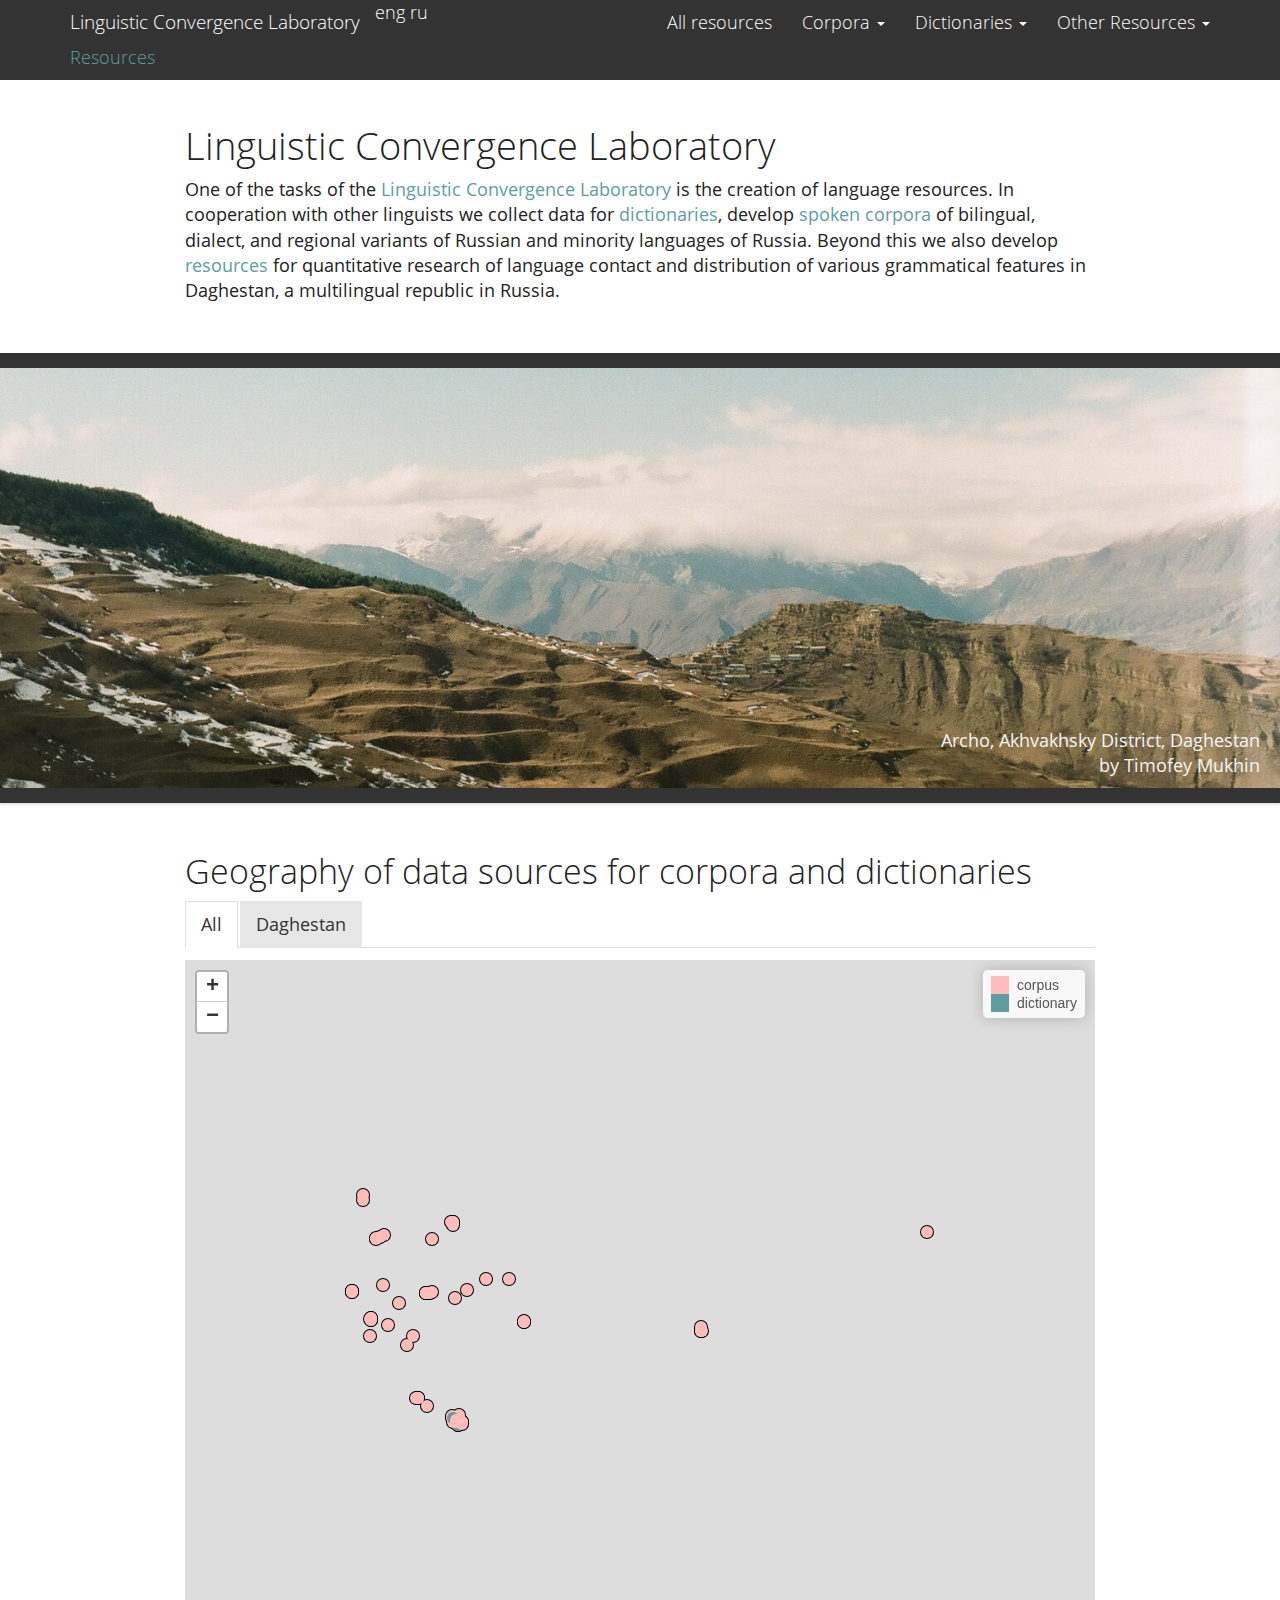
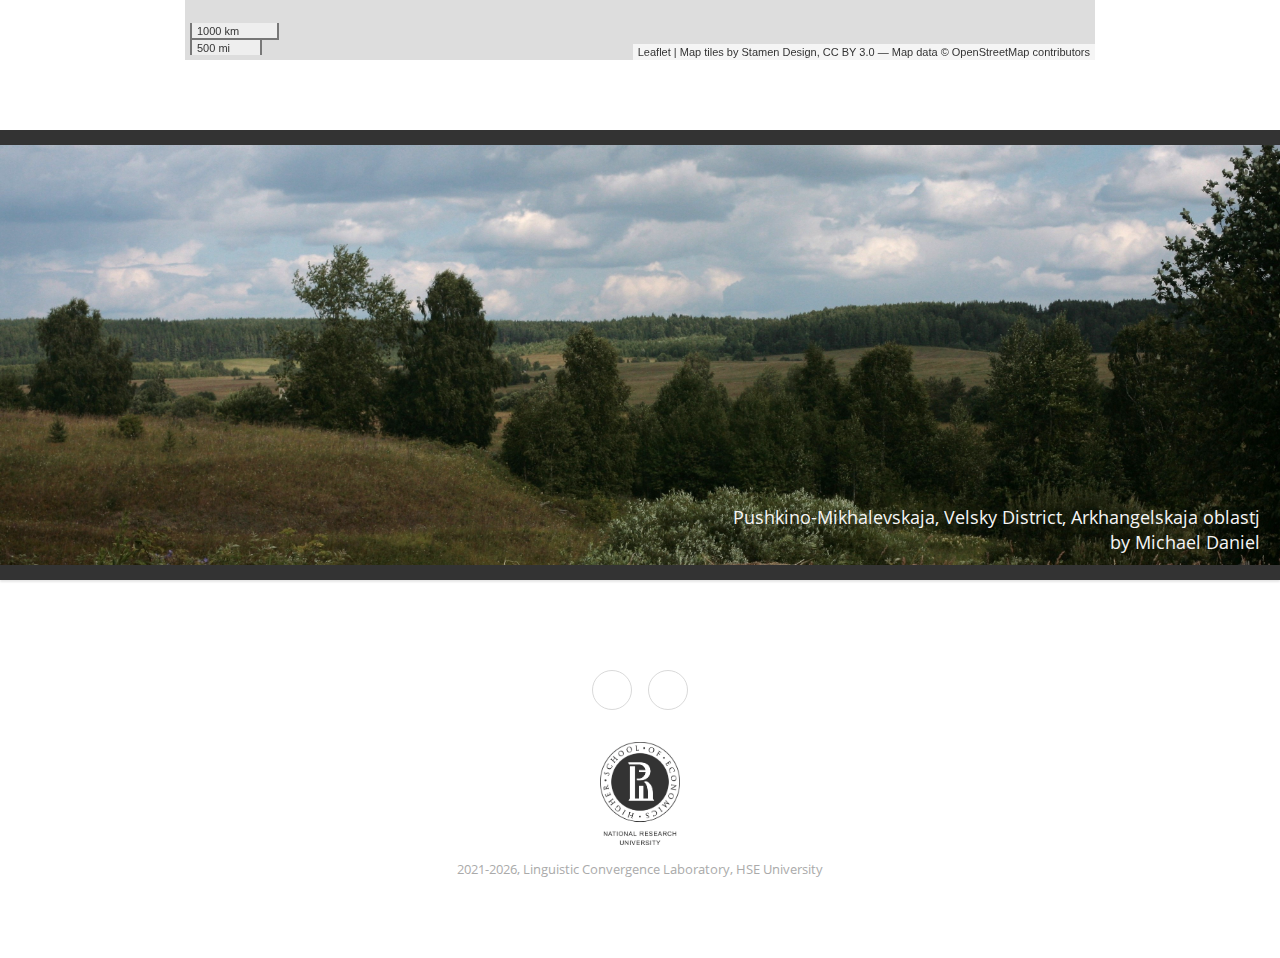
==== commit 1cb0cd96: "Pinega Vyya  link" ====
--- a/index.html
+++ b/index.html
@@ -326,6 +326,9 @@
           <a href="http://lingconlab.ru/SpiridonovaBuda/">Spiridonova Buda dialect</a>
         </li>
         <li>
+          <a href="http://lingconlab.ru/vaduga/">Upper Pinega and Vyya river basins dialect</a>
+        </li>
+        <li>
           <a href="http://www.parasolcorpus.org/Pushkino/login.php">Ustja River Basin dialects</a>
         </li>
         <li>
@@ -352,10 +355,10 @@
           <a href="http://lingconlab.ru/karelrus/">Karelian Russian</a>
         </li>
         <li>
+          <a href="http://lingconlab.ru/romarus">Romani Russian</a>
+        </li>
+        <li>
           <a href="http://lingconlab.ru/cs_yakut/">Yakut Russian</a>
-        </li>
-        <li>
-          <a href="http://lingconlab.ru/romarus">Romani Russian</a>
         </li>
       </ul>
     </li>
@@ -448,7 +451,7 @@
 <div id="all" class="section level2">
 <h2>All</h2>
 <div id="htmlwidget-244aaddf2639520a3f5a" style="width:672px;height:480px;" class="leaflet html-widget"></div>
-<script type="application/json" data-for="htmlwidget-244aaddf2639520a3f5a">{"x":{"options":{"crs":{"crsClass":"L.CRS.EPSG3857","code":null,"proj4def":null,"projectedBounds":null,"options":{}},"zoomControl":true},"calls":[{"method":"addTiles","args":["Stamen.TonerLite",null,null,{"minZoom":0,"maxZoom":18,"tileSize":256,"subdomains":"abc","errorTileUrl":"","tms":false,"noWrap":false,"zoomOffset":0,"zoomReverse":false,"opacity":1,"zIndex":1,"detectRetina":false}]},{"method":"addProviderTiles","args":["Stamen.TonerLite",null,"Stamen.TonerLite",{"errorTileUrl":"","noWrap":false,"detectRetina":false}]},{"method":"addCircleMarkers","args":[[42.0667737913141,53.7377439427896,53.7275816330036,56.8175303936337,42.2787295960885,56.7941037490238,52.8118438478156,61.5840497029774,42.3670929471883,64.9636709620851,56.8132000251311,42.0239116208365,42.0244859122351,42.6354041927863,42.0207413383442,54.0310020318232,53.9973651792486,42.7326849271676,44.0461459817847,41.997634849241,45.047325634291,56.8121788258182,53.2158857420998,42.0700434215536,52.8455082905714,41.6166,41.6186,61.5288706079825,64.6256050950421,52.2971451922232,42.1731202031857,56.1580010871652,54.1255736470444,42.9783630890781,42.2528,42.2568,61.5011111551685,53.4392727240609,42.0752038246737,61.8854386188771,61.6998197462665,56.7716087858632,45.0640202992501,53.8246221431156,42.7814853152129,51.2501341810638,53.9797741389512,52.2960319548886,54.1331336744997,42.5610279346735,42.57056,42.57076,45.0536665194073,45.0768895052302,41.7516115516436,42.3434066080818,52.8139410490598,42.1525537527337,42.3497829967926,42.090877134908,58.0176303487814,42.2462440441286,62.0997772673689,42.205218594637,56.6316223876856,56.660748648431,56.6491470625369,56.6518927034026,56.6619268630899,56.6893558763497,56.7219958391981,56.6951005203014,58.0019777562738,57.4027634139348,55.7244642662795,56.9578188052796],[46.8686891234647,58.8417521398863,58.8426018649561,28.6875859088631,47.2311766742319,28.6841240628176,89.9874281348034,32.8425986617033,47.2450750893441,30.5597267894316,28.6823936395506,48.062863063121,47.9654743412296,47.2237373834487,48.0088832632428,31.898147668221,32.0073663363946,46.3217620718405,41.7812629017135,47.5843546506572,40.1804089995317,28.6973234956895,90.0474287407635,46.8612518446103,90.1071715824232,47.2647,47.2667,32.8290234921356,30.599377753857,39.3490966512283,47.7944906228771,46.7607042341594,32.0021865845453,47.4828249266475,47.0472,47.0512,42.656956040085,34.9267088496418,46.4117938699763,34.3590797360788,33.6219219200116,28.6706934313375,40.1760035538134,58.8864748097082,46.3174227964206,38.3774542925194,31.9937206687928,31.7879477629945,32.0140353069345,46.3016299250685,46.37278,46.37298,39.9459325397445,40.1862685927333,47.9289477688109,47.3297527348424,90.0421183092167,47.669665630058,47.3027470388149,46.917931536218,52.1504272351055,47.0005311482544,129.728479425133,47.8278686163628,42.2347652062606,42.4244838814762,41.8360782417641,41.7038957847617,41.7358457860172,41.6998952997355,42.6316559592833,41.6388958616272,56.2322823258891,34.1325446188435,36.8359550846001,48.7802817871615],6.6,null,["","","","","","","","","","","","","","","","","","","","","","","","","","","","","","","","","","","","","","","","","","","","","","","","","","","","","","","","","","","","","","","","","","","","","","","","","","","",""],{"interactive":true,"className":"","stroke":false,"color":"black","weight":5,"opacity":0.5,"fill":true,"fillColor":"black","fillOpacity":1},null,null,["<a href='https://glottolog.org/resource/languoid/id/russ1263' target='_blank'>Russian<\/a><br><b>Place name:<\/b> Archib <br> <b>Project:<\/b> <a target=\"_blank\" href=\" http://parasolcorpus.org/dagrus/ \"> Corpus of Russian spoken in Daghestan","<a href='https://glottolog.org/resource/languoid/id/russ1263' target='_blank'>Russian<\/a><br><b>Place name:<\/b> Baimovo <br> <b>Project:<\/b> <a target=\"_blank\" href=\" http://lingconlab.ru/BashkirRus/ \"> Corpus of Russian spoken in Bashkortostan","<a href='https://glottolog.org/resource/languoid/id/bash1264' target='_blank'>Bashkir<\/a><br><b>Place name:<\/b> Baimovo <br> <b>Project:<\/b> <a target=\"_blank\" href=\" http://lingconlab.ru/spoken_bashkir/ \"> Spoken corpus of Bashkir","<a href='https://glottolog.org/resource/languoid/id/russ1263' target='_blank'>Russian<\/a><br><b>Place name:<\/b> Balashi <br> <b>Project:<\/b> <a target=\"_blank\" href=\" http://lingconlab.ru/opochka \"> Corpus of Opochetsky dialects","<a href='https://glottolog.org/resource/languoid/id/russ1263' target='_blank'>Russian<\/a><br><b>Place name:<\/b> Balkhar <br> <b>Project:<\/b> <a target=\"_blank\" href=\" http://parasolcorpus.org/dagrus/ \"> Corpus of Russian spoken in Daghestan","<a href='https://glottolog.org/resource/languoid/id/russ1263' target='_blank'>Russian<\/a><br><b>Place name:<\/b> Barabany <br> <b>Project:<\/b> <a target=\"_blank\" href=\" http://lingconlab.ru/opochka \"> Corpus of Opochetsky dialects","<a href='https://glottolog.org/resource/languoid/id/khak1248' target='_blank'>Khakas<\/a><br><b>Place name:<\/b> Butrachty <br> <b>Project:<\/b> <a target=\"_blank\" href=\" http://lingconlab.ru/spoken_khakas/ \"> Spoken corpus of Khakas","<a href='https://glottolog.org/resource/languoid/id/russ1263' target='_blank'>Russian<\/a><br><b>Place name:<\/b> Vedlozero <br> <b>Project:<\/b> <a target=\"_blank\" href=\" http://lingconlab.ru/karelrus/ \"> Corpus of Karelian Russian","<a href='https://glottolog.org/resource/languoid/id/russ1263' target='_blank'>Russian<\/a><br><b>Place name:<\/b> Verkhniye Ubeki <br> <b>Project:<\/b> <a target=\"_blank\" href=\" http://parasolcorpus.org/dagrus/ \"> Corpus of Russian spoken in Daghestan","<a href='https://glottolog.org/resource/languoid/id/russ1263' target='_blank'>Russian<\/a><br><b>Place name:<\/b> Voknavolok <br> <b>Project:<\/b> <a target=\"_blank\" href=\" http://lingconlab.ru/karelrus/ \"> Corpus of Karelian Russian","<a href='https://glottolog.org/resource/languoid/id/russ1263' target='_blank'>Russian<\/a><br><b>Place name:<\/b> Glazanovo <br> <b>Project:<\/b> <a target=\"_blank\" href=\" http://lingconlab.ru/opochka \"> Corpus of Opochetsky dialects","<a href='https://glottolog.org/resource/languoid/id/russ1263' target='_blank'>Russian<\/a><br><b>Place name:<\/b> Darwag <br> <b>Project:<\/b> <a target=\"_blank\" href=\" http://parasolcorpus.org/dagrus/ \"> Corpus of Russian spoken in Daghestan","<a href='https://glottolog.org/resource/languoid/id/russ1263' target='_blank'>Russian<\/a><br><b>Place name:<\/b> Dubek <br> <b>Project:<\/b> <a target=\"_blank\" href=\" http://parasolcorpus.org/dagrus/ \"> Corpus of Russian spoken in Daghestan","<a href='https://glottolog.org/resource/languoid/id/russ1263' target='_blank'>Russian<\/a><br><b>Place name:<\/b> Durangi <br> <b>Project:<\/b> <a target=\"_blank\" href=\" http://parasolcorpus.org/dagrus/ \"> Corpus of Russian spoken in Daghestan","<a href='https://glottolog.org/resource/languoid/id/russ1263' target='_blank'>Russian<\/a><br><b>Place name:<\/b> Yersi <br> <b>Project:<\/b> <a target=\"_blank\" href=\" http://parasolcorpus.org/dagrus/ \"> Corpus of Russian spoken in Daghestan","<a href='https://glottolog.org/resource/languoid/id/russ1263' target='_blank'>Russian<\/a><br><b>Place name:<\/b> Zhanvil <br> <b>Project:<\/b> <a target=\"_blank\" href=\" http://lingconlab.ru/khislavichi/ \"> Corpus of the Russian dialect spoken in Khislavichi district","<a href='https://glottolog.org/resource/languoid/id/russ1263' target='_blank'>Russian<\/a><br><b>Place name:<\/b> Zhygalki <br> <b>Project:<\/b> <a target=\"_blank\" href=\" http://lingconlab.ru/khislavichi/ \"> Corpus of the Russian dialect spoken in Khislavichi district","<a href='https://glottolog.org/resource/languoid/id/russ1263' target='_blank'>Russian<\/a><br><b>Place name:<\/b> Zilo <br> <b>Project:<\/b> <a target=\"_blank\" href=\" http://parasolcorpus.org/dagrus/ \"> Corpus of Russian spoken in Daghestan","<a href='https://glottolog.org/resource/languoid/id/abaz1241' target='_blank'>Abaza<\/a><br><b>Place name:<\/b> Inzhich-Chukun <br> <b>Project:<\/b> <a target=\"_blank\" href=\" http://lingconlab.ru/spoken_abaza/ \"> Spoken corpus of Abaza","<a href='https://glottolog.org/resource/languoid/id/russ1263' target='_blank'>Russian<\/a><br><b>Place name:<\/b> Itsari <br> <b>Project:<\/b> <a target=\"_blank\" href=\" http://parasolcorpus.org/dagrus/ \"> Corpus of Russian spoken in Daghestan","<a href='https://glottolog.org/resource/languoid/id/adyg1241' target='_blank'>Adyghe<\/a><br><b>Place name:<\/b> Kabekhabl <br> <b>Project:<\/b> <a target=\"_blank\" href=\" http://lingconlab.ru/spoken_adyghe/ \"> Spoken corpus of Adyghe","<a href='https://glottolog.org/resource/languoid/id/russ1263' target='_blank'>Russian<\/a><br><b>Place name:<\/b> Kadnikovo <br> <b>Project:<\/b> <a target=\"_blank\" href=\" http://lingconlab.ru/opochka \"> Corpus of Opochetsky dialects","<a href='https://glottolog.org/resource/languoid/id/khak1248' target='_blank'>Khakas<\/a><br><b>Place name:<\/b> Kazanovka <br> <b>Project:<\/b> <a target=\"_blank\" href=\" http://lingconlab.ru/spoken_khakas/ \"> Spoken corpus of Khakas","<a href='https://glottolog.org/resource/languoid/id/russ1263' target='_blank'>Russian<\/a><br><b>Place name:<\/b> Kalib <br> <b>Project:<\/b> <a target=\"_blank\" href=\" http://parasolcorpus.org/dagrus/ \"> Corpus of Russian spoken in Daghestan","<a href='https://glottolog.org/resource/languoid/id/khak1248' target='_blank'>Khakas<\/a><br><b>Place name:<\/b> Karagay <br> <b>Project:<\/b> <a target=\"_blank\" href=\" http://lingconlab.ru/spoken_khakas/ \"> Spoken corpus of Khakas","<a href='https://glottolog.org/resource/languoid/id/russ1263' target='_blank'>Russian<\/a><br><b>Place name:<\/b> Kina <br> <b>Project:<\/b> <a target=\"_blank\" href=\" http://parasolcorpus.org/dagrus/ \"> Corpus of Russian spoken in Daghestan","<a href='https://glottolog.org/resource/languoid/id/rutu1240' target='_blank'>Rutul<\/a><br><b>Place name:<\/b> Kina <br> <b>Project:<\/b> <a target=\"_blank\" href=\" https://linghub.ru/rutuldict/ \"> Dictionary of the Rutul language","<a href='https://glottolog.org/resource/languoid/id/russ1263' target='_blank'>Russian<\/a><br><b>Place name:<\/b> Kinerma <br> <b>Project:<\/b> <a target=\"_blank\" href=\" http://lingconlab.ru/karelrus/ \"> Corpus of Karelian Russian","<a href='https://glottolog.org/resource/languoid/id/russ1263' target='_blank'>Russian<\/a><br><b>Place name:<\/b> Kostomuksha <br> <b>Project:<\/b> <a target=\"_blank\" href=\" http://lingconlab.ru/karelrus/ \"> Corpus of Karelian Russian","<a href='https://glottolog.org/resource/languoid/id/russ1263' target='_blank'>Russian<\/a><br><b>Place name:<\/b> Malinino <br> <b>Project:<\/b> <a target=\"_blank\" href=\" http://lingconlab.ru/malinino/ \"> Corpus of the Russian dialect spoken in the village Malinino","<a href='https://glottolog.org/resource/languoid/id/russ1263' target='_blank'>Russian<\/a><br><b>Place name:<\/b> Mallakent <br> <b>Project:<\/b> <a target=\"_blank\" href=\" http://parasolcorpus.org/dagrus/ \"> Corpus of Russian spoken in Daghestan","<a href='https://glottolog.org/resource/languoid/id/russ1263' target='_blank'>Russian<\/a><br><b>Place name:<\/b> Maloye Karachkino <br> <b>Project:<\/b> <a target=\"_blank\" href=\" http://lingconlab.ru/ChuvashRus/ \"> Corpus of Russian spoken in Chuvashia","<a href='https://glottolog.org/resource/languoid/id/russ1263' target='_blank'>Russian<\/a><br><b>Place name:<\/b> Malye Khutora <br> <b>Project:<\/b> <a target=\"_blank\" href=\" http://lingconlab.ru/khislavichi/ \"> Corpus of the Russian dialect spoken in Khislavichi district","<a href='https://glottolog.org/resource/languoid/id/russ1263' target='_blank'>Russian<\/a><br><b>Place name:<\/b> Makhachkala <br> <b>Project:<\/b> <a target=\"_blank\" href=\" http://parasolcorpus.org/dagrus/ \"> Corpus of Russian spoken in Daghestan","<a href='https://glottolog.org/resource/languoid/id/russ1263' target='_blank'>Russian<\/a><br><b>Place name:<\/b> Megeb <br> <b>Project:<\/b> <a target=\"_blank\" href=\" http://parasolcorpus.org/dagrus/ \"> Corpus of Russian spoken in Daghestan","<a href='https://glottolog.org/resource/languoid/id/mege1234' target='_blank'>Megeb<\/a><br><b>Place name:<\/b> Megeb <br> <b>Project:<\/b> <a target=\"_blank\" href=\" http://lingconlab.ru/MehwebDict/ \"> Dictionary of the Mehweb language","<a href='https://glottolog.org/resource/languoid/id/russ1263' target='_blank'>Russian<\/a><br><b>Place name:<\/b> Mikhalevskaya <br> <b>Project:<\/b> <a target=\"_blank\" href=\" http://www.parasolcorpus.org/Pushkino/login.php \"> Ustja River Basin Corpus","<a href='https://glottolog.org/resource/languoid/id/russ1263' target='_blank'>Russian<\/a><br><b>Place name:<\/b> Nekhochi <br> <b>Project:<\/b> <a target=\"_blank\" href=\" http://lingconlab.ru/nekhochi/ \"> Corpus of the Russian dialect spoken in Nekhochi","<a href='https://glottolog.org/resource/languoid/id/russ1263' target='_blank'>Russian<\/a><br><b>Place name:<\/b> Nikar <br> <b>Project:<\/b> <a target=\"_blank\" href=\" http://parasolcorpus.org/dagrus/ \"> Corpus of Russian spoken in Daghestan","<a href='https://glottolog.org/resource/languoid/id/russ1263' target='_blank'>Russian<\/a><br><b>Place name:<\/b> Petrozavodsk <br> <b>Project:<\/b> <a target=\"_blank\" href=\" http://lingconlab.ru/karelrus/ \"> Corpus of Karelian Russian","<a href='https://glottolog.org/resource/languoid/id/russ1263' target='_blank'>Russian<\/a><br><b>Place name:<\/b> Pryazha <br> <b>Project:<\/b> <a target=\"_blank\" href=\" http://lingconlab.ru/karelrus/ \"> Corpus of Karelian Russian","<a href='https://glottolog.org/resource/languoid/id/russ1263' target='_blank'>Russian<\/a><br><b>Place name:<\/b> Purshevo <br> <b>Project:<\/b> <a target=\"_blank\" href=\" http://lingconlab.ru/opochka \"> Corpus of Opochetsky dialects","<a href='https://glottolog.org/resource/languoid/id/adyg1241' target='_blank'>Adyghe<\/a><br><b>Place name:<\/b> Pshicho <br> <b>Project:<\/b> <a target=\"_blank\" href=\" http://lingconlab.ru/spoken_adyghe/ \"> Spoken corpus of Adyghe","<a href='https://glottolog.org/resource/languoid/id/bash1264' target='_blank'>Bashkir<\/a><br><b>Place name:<\/b> Rakhmetovo <br> <b>Project:<\/b> <a target=\"_blank\" href=\" http://lingconlab.ru/spoken_bashkir/ \"> Spoken corpus of Bashkir","<a href='https://glottolog.org/resource/languoid/id/russ1263' target='_blank'>Russian<\/a><br><b>Place name:<\/b> Rikvani <br> <b>Project:<\/b> <a target=\"_blank\" href=\" http://parasolcorpus.org/dagrus/ \"> Corpus of Russian spoken in Daghestan","<a href='https://glottolog.org/resource/languoid/id/russ1263' target='_blank'>Russian<\/a><br><b>Place name:<\/b> Rogovatoye <br> <b>Project:<\/b> <a target=\"_blank\" href=\" http://lingconlab.ru/rogovatka/ \"> Corpus of Rogovatka dialect","<a href='https://glottolog.org/resource/languoid/id/russ1263' target='_blank'>Russian<\/a><br><b>Place name:<\/b> Soino <br> <b>Project:<\/b> <a target=\"_blank\" href=\" http://lingconlab.ru/khislavichi/ \"> Corpus of the Russian dialect spoken in Khislavichi district","<a href='https://glottolog.org/resource/languoid/id/russ1263' target='_blank'>Russian<\/a><br><b>Place name:<\/b> Spiridonova Buda <br> <b>Project:<\/b> <a target=\"_blank\" href=\" http://lingconlab.ru/SpiridonovaBuda/ \"> Corpus of Spiridonova Buda dialect","<a href='https://glottolog.org/resource/languoid/id/russ1263' target='_blank'>Russian<\/a><br><b>Place name:<\/b> Stajki <br> <b>Project:<\/b> <a target=\"_blank\" href=\" http://lingconlab.ru/khislavichi/ \"> Corpus of the Russian dialect spoken in Khislavichi district","<a href='https://glottolog.org/resource/languoid/id/russ1263' target='_blank'>Russian<\/a><br><b>Place name:<\/b> Tlibisho <br> <b>Project:<\/b> <a target=\"_blank\" href=\" http://parasolcorpus.org/dagrus/ \"> Corpus of Russian spoken in Daghestan","<a href='https://glottolog.org/resource/languoid/id/russ1263' target='_blank'>Russian<\/a><br><b>Place name:<\/b> Tukita <br> <b>Project:<\/b> <a target=\"_blank\" href=\" http://parasolcorpus.org/dagrus/ \"> Corpus of Russian spoken in Daghestan","<a href='https://glottolog.org/resource/languoid/id/kara1474' target='_blank'>Karata<\/a><br><b>Place name:<\/b> Tukita <br> <b>Project:<\/b> <a target=\"_blank\" href=\" http://lingconlab.ru/TukitaDict/ \"> Dictionary of the Tukita language","<a href='https://glottolog.org/resource/languoid/id/kaba1278' target='_blank'>Kabardian<\/a><br><b>Place name:<\/b> Ulyap <br> <b>Project:<\/b> <a target=\"_blank\" href=\" http://lingconlab.ru/spoken_besleney/ \"> Spoken Corpus of the Besleney Dialect of East Circassian","<a href='https://glottolog.org/resource/languoid/id/adyg1241' target='_blank'>Adyghe<\/a><br><b>Place name:<\/b> Khatazhukay <br> <b>Project:<\/b> <a target=\"_blank\" href=\" http://lingconlab.ru/spoken_adyghe/ \"> Spoken corpus of Adyghe","<a href='https://glottolog.org/resource/languoid/id/russ1263' target='_blank'>Russian<\/a><br><b>Place name:<\/b> Khiv <br> <b>Project:<\/b> <a target=\"_blank\" href=\" http://parasolcorpus.org/dagrus/ \"> Corpus of Russian spoken in Daghestan","<a href='https://glottolog.org/resource/languoid/id/russ1263' target='_blank'>Russian<\/a><br><b>Place name:<\/b> Cukhta <br> <b>Project:<\/b> <a target=\"_blank\" href=\" http://parasolcorpus.org/dagrus/ \"> Corpus of Russian spoken in Daghestan","<a href='https://glottolog.org/resource/languoid/id/khak1248' target='_blank'>Khakas<\/a><br><b>Place name:<\/b> Chylany <br> <b>Project:<\/b> <a target=\"_blank\" href=\" http://lingconlab.ru/spoken_khakas/ \"> Spoken corpus of Khakas","<a href='https://glottolog.org/resource/languoid/id/russ1263' target='_blank'>Russian<\/a><br><b>Place name:<\/b> Chishili <br> <b>Project:<\/b> <a target=\"_blank\" href=\" http://parasolcorpus.org/dagrus/ \"> Corpus of Russian spoken in Daghestan","<a href='https://glottolog.org/resource/languoid/id/russ1263' target='_blank'>Russian<\/a><br><b>Place name:<\/b> Chuni <br> <b>Project:<\/b> <a target=\"_blank\" href=\" http://parasolcorpus.org/dagrus/ \"> Corpus of Russian spoken in Daghestan","<a href='https://glottolog.org/resource/languoid/id/russ1263' target='_blank'>Russian<\/a><br><b>Place name:<\/b> Shalib <br> <b>Project:<\/b> <a target=\"_blank\" href=\" http://parasolcorpus.org/dagrus/ \"> Corpus of Russian spoken in Daghestan","<a href='https://glottolog.org/resource/languoid/id/russ1263' target='_blank'>Russian<\/a><br><b>Place name:<\/b> Shamardan <br> <b>Project:<\/b> <a target=\"_blank\" href=\" http://lingconlab.ru/BesermanRus/ \"> Corpus of Russian spoken by the Besermans","<a href='https://glottolog.org/resource/languoid/id/russ1263' target='_blank'>Russian<\/a><br><b>Place name:<\/b> Shangoda <br> <b>Project:<\/b> <a target=\"_blank\" href=\" http://parasolcorpus.org/dagrus/ \"> Corpus of Russian spoken in Daghestan","<a href='https://glottolog.org/resource/languoid/id/russ1263' target='_blank'>Russian<\/a><br><b>Place name:<\/b> Yakutsk <br> <b>Project:<\/b> <a target=\"_blank\" href=\" http://lingconlab.ru/cs_yakut/ \"> Yakut-Russian Code-Switching Corpus","<a href='https://glottolog.org/resource/languoid/id/russ1263' target='_blank'>Russian<\/a><br><b>Place name:<\/b> Yangikent <br> <b>Project:<\/b> <a target=\"_blank\" href=\" http://parasolcorpus.org/dagrus/ \"> Corpus of Russian spoken in Daghestan","<a href='https://glottolog.org/resource/languoid/id/russ1263' target='_blank'>Russian<\/a><br><b>Place name:<\/b> Mugreevo-Nikolskoe <br> <b>Project:<\/b> <a target=\"_blank\" href=\" http://lingconlab.ru/lukhteza/ \"> Corpus of Lukh and Teza river basins dialects","<a href='https://glottolog.org/resource/languoid/id/russ1263' target='_blank'>Russian<\/a><br><b>Place name:<\/b> Nizhnij Landekh <br> <b>Project:<\/b> <a target=\"_blank\" href=\" http://lingconlab.ru/lukhteza/ \"> Corpus of Lukh and Teza river basins dialects","<a href='https://glottolog.org/resource/languoid/id/russ1263' target='_blank'>Russian<\/a><br><b>Place name:<\/b> Preobrazhenskoe <br> <b>Project:<\/b> <a target=\"_blank\" href=\" http://lingconlab.ru/lukhteza/ \"> Corpus of Lukh and Teza river basins dialects","<a href='https://glottolog.org/resource/languoid/id/russ1263' target='_blank'>Russian<\/a><br><b>Place name:<\/b> Hotiml <br> <b>Project:<\/b> <a target=\"_blank\" href=\" http://lingconlab.ru/lukhteza/ \"> Corpus of Lukh and Teza river basins dialects","<a href='https://glottolog.org/resource/languoid/id/russ1263' target='_blank'>Russian<\/a><br><b>Place name:<\/b> Domnino <br> <b>Project:<\/b> <a target=\"_blank\" href=\" http://lingconlab.ru/lukhteza/ \"> Corpus of Lukh and Teza river basins dialects","<a href='https://glottolog.org/resource/languoid/id/russ1263' target='_blank'>Russian<\/a><br><b>Place name:<\/b> Ryapolovo <br> <b>Project:<\/b> <a target=\"_blank\" href=\" http://lingconlab.ru/lukhteza/ \"> Corpus of Lukh and Teza river basins dialects","<a href='https://glottolog.org/resource/languoid/id/russ1263' target='_blank'>Russian<\/a><br><b>Place name:<\/b> Pogorelka <br> <b>Project:<\/b> <a target=\"_blank\" href=\" http://lingconlab.ru/lukhteza/ \"> Corpus of Lukh and Teza river basins dialects","<a href='https://glottolog.org/resource/languoid/id/russ1263' target='_blank'>Russian<\/a><br><b>Place name:<\/b> Volokobino <br> <b>Project:<\/b> <a target=\"_blank\" href=\" http://lingconlab.ru/lukhteza/ \"> Corpus of Lukh and Teza river basins dialects","<a href='https://glottolog.org/resource/languoid/id/russ1263' target='_blank'>Russian<\/a><br><b>Place name:<\/b> Perm <br> <b>Project:<\/b> <a target=\"_blank\" href=\" http://lingconlab.ru/romarus \"> Romani Russian Corpus","<a href='https://glottolog.org/resource/languoid/id/russ1263' target='_blank'>Russian<\/a><br><b>Place name:<\/b> Luzhnikovo <br> <b>Project:<\/b> <a target=\"_blank\" href=\" http://lingconlab.ru/luzhnikovo \"> Luzhnikovo Corpus","<a href='https://glottolog.org/resource/languoid/id/russ1263' target='_blank'>Russian<\/a><br><b>Place name:<\/b> Zvenigorod <br> <b>Project:<\/b> <a target=\"_blank\" href=\" http://lingconlab.ru/zvenigorod/ \"> Corpus of Russian spoken in Zvenigorod","NA<br><b>Place name:<\/b> Staryj Torjal <br> <b>Project:<\/b> <a target=\"_blank\" href=\" http://lingconlab.ru/spoken_meadow_mari/ \"> Spoken corpus of Meadow Mari"],null,null,{"interactive":false,"permanent":false,"direction":"auto","opacity":1,"offset":[0,0],"textsize":"10px","textOnly":false,"className":"","sticky":true},null]},{"method":"addCircleMarkers","args":[[42.0667737913141,53.7377439427896,53.7275816330036,56.8175303936337,42.2787295960885,56.7941037490238,52.8118438478156,61.5840497029774,42.3670929471883,64.9636709620851,56.8132000251311,42.0239116208365,42.0244859122351,42.6354041927863,42.0207413383442,54.0310020318232,53.9973651792486,42.7326849271676,44.0461459817847,41.997634849241,45.047325634291,56.8121788258182,53.2158857420998,42.0700434215536,52.8455082905714,41.6166,41.6186,61.5288706079825,64.6256050950421,52.2971451922232,42.1731202031857,56.1580010871652,54.1255736470444,42.9783630890781,42.2528,42.2568,61.5011111551685,53.4392727240609,42.0752038246737,61.8854386188771,61.6998197462665,56.7716087858632,45.0640202992501,53.8246221431156,42.7814853152129,51.2501341810638,53.9797741389512,52.2960319548886,54.1331336744997,42.5610279346735,42.57056,42.57076,45.0536665194073,45.0768895052302,41.7516115516436,42.3434066080818,52.8139410490598,42.1525537527337,42.3497829967926,42.090877134908,58.0176303487814,42.2462440441286,62.0997772673689,42.205218594637,56.6316223876856,56.660748648431,56.6491470625369,56.6518927034026,56.6619268630899,56.6893558763497,56.7219958391981,56.6951005203014,58.0019777562738,57.4027634139348,55.7244642662795,56.9578188052796],[46.8686891234647,58.8417521398863,58.8426018649561,28.6875859088631,47.2311766742319,28.6841240628176,89.9874281348034,32.8425986617033,47.2450750893441,30.5597267894316,28.6823936395506,48.062863063121,47.9654743412296,47.2237373834487,48.0088832632428,31.898147668221,32.0073663363946,46.3217620718405,41.7812629017135,47.5843546506572,40.1804089995317,28.6973234956895,90.0474287407635,46.8612518446103,90.1071715824232,47.2647,47.2667,32.8290234921356,30.599377753857,39.3490966512283,47.7944906228771,46.7607042341594,32.0021865845453,47.4828249266475,47.0472,47.0512,42.656956040085,34.9267088496418,46.4117938699763,34.3590797360788,33.6219219200116,28.6706934313375,40.1760035538134,58.8864748097082,46.3174227964206,38.3774542925194,31.9937206687928,31.7879477629945,32.0140353069345,46.3016299250685,46.37278,46.37298,39.9459325397445,40.1862685927333,47.9289477688109,47.3297527348424,90.0421183092167,47.669665630058,47.3027470388149,46.917931536218,52.1504272351055,47.0005311482544,129.728479425133,47.8278686163628,42.2347652062606,42.4244838814762,41.8360782417641,41.7038957847617,41.7358457860172,41.6998952997355,42.6316559592833,41.6388958616272,56.2322823258891,34.1325446188435,36.8359550846001,48.7802817871615],6,null,["","","","","","","","","","","","","","","","","","","","","","","","","","","","","","","","","","","","","","","","","","","","","","","","","","","","","","","","","","","","","","","","","","","","","","","","","","","",""],{"interactive":true,"className":"","stroke":false,"color":["#FFBCBC","#FFBCBC","#FFBCBC","#FFBCBC","#FFBCBC","#FFBCBC","#FFBCBC","#FFBCBC","#FFBCBC","#FFBCBC","#FFBCBC","#FFBCBC","#FFBCBC","#FFBCBC","#FFBCBC","#FFBCBC","#FFBCBC","#FFBCBC","#FFBCBC","#FFBCBC","#FFBCBC","#FFBCBC","#FFBCBC","#FFBCBC","#FFBCBC","#FFBCBC","#5F9EA0","#FFBCBC","#FFBCBC","#FFBCBC","#FFBCBC","#FFBCBC","#FFBCBC","#FFBCBC","#FFBCBC","#5F9EA0","#FFBCBC","#FFBCBC","#FFBCBC","#FFBCBC","#FFBCBC","#FFBCBC","#FFBCBC","#FFBCBC","#FFBCBC","#FFBCBC","#FFBCBC","#FFBCBC","#FFBCBC","#FFBCBC","#FFBCBC","#5F9EA0","#FFBCBC","#FFBCBC","#FFBCBC","#FFBCBC","#FFBCBC","#FFBCBC","#FFBCBC","#FFBCBC","#FFBCBC","#FFBCBC","#FFBCBC","#FFBCBC","#FFBCBC","#FFBCBC","#FFBCBC","#FFBCBC","#FFBCBC","#FFBCBC","#FFBCBC","#FFBCBC","#FFBCBC","#FFBCBC","#FFBCBC","#FFBCBC"],"weight":5,"opacity":0.5,"fill":true,"fillColor":["#FFBCBC","#FFBCBC","#FFBCBC","#FFBCBC","#FFBCBC","#FFBCBC","#FFBCBC","#FFBCBC","#FFBCBC","#FFBCBC","#FFBCBC","#FFBCBC","#FFBCBC","#FFBCBC","#FFBCBC","#FFBCBC","#FFBCBC","#FFBCBC","#FFBCBC","#FFBCBC","#FFBCBC","#FFBCBC","#FFBCBC","#FFBCBC","#FFBCBC","#FFBCBC","#5F9EA0","#FFBCBC","#FFBCBC","#FFBCBC","#FFBCBC","#FFBCBC","#FFBCBC","#FFBCBC","#FFBCBC","#5F9EA0","#FFBCBC","#FFBCBC","#FFBCBC","#FFBCBC","#FFBCBC","#FFBCBC","#FFBCBC","#FFBCBC","#FFBCBC","#FFBCBC","#FFBCBC","#FFBCBC","#FFBCBC","#FFBCBC","#FFBCBC","#5F9EA0","#FFBCBC","#FFBCBC","#FFBCBC","#FFBCBC","#FFBCBC","#FFBCBC","#FFBCBC","#FFBCBC","#FFBCBC","#FFBCBC","#FFBCBC","#FFBCBC","#FFBCBC","#FFBCBC","#FFBCBC","#FFBCBC","#FFBCBC","#FFBCBC","#FFBCBC","#FFBCBC","#FFBCBC","#FFBCBC","#FFBCBC","#FFBCBC"],"fillOpacity":1},null,null,["<a href='https://glottolog.org/resource/languoid/id/russ1263' target='_blank'>Russian<\/a><br><b>Place name:<\/b> Archib <br> <b>Project:<\/b> <a target=\"_blank\" href=\" http://parasolcorpus.org/dagrus/ \"> Corpus of Russian spoken in Daghestan","<a href='https://glottolog.org/resource/languoid/id/russ1263' target='_blank'>Russian<\/a><br><b>Place name:<\/b> Baimovo <br> <b>Project:<\/b> <a target=\"_blank\" href=\" http://lingconlab.ru/BashkirRus/ \"> Corpus of Russian spoken in Bashkortostan","<a href='https://glottolog.org/resource/languoid/id/bash1264' target='_blank'>Bashkir<\/a><br><b>Place name:<\/b> Baimovo <br> <b>Project:<\/b> <a target=\"_blank\" href=\" http://lingconlab.ru/spoken_bashkir/ \"> Spoken corpus of Bashkir","<a href='https://glottolog.org/resource/languoid/id/russ1263' target='_blank'>Russian<\/a><br><b>Place name:<\/b> Balashi <br> <b>Project:<\/b> <a target=\"_blank\" href=\" http://lingconlab.ru/opochka \"> Corpus of Opochetsky dialects","<a href='https://glottolog.org/resource/languoid/id/russ1263' target='_blank'>Russian<\/a><br><b>Place name:<\/b> Balkhar <br> <b>Project:<\/b> <a target=\"_blank\" href=\" http://parasolcorpus.org/dagrus/ \"> Corpus of Russian spoken in Daghestan","<a href='https://glottolog.org/resource/languoid/id/russ1263' target='_blank'>Russian<\/a><br><b>Place name:<\/b> Barabany <br> <b>Project:<\/b> <a target=\"_blank\" href=\" http://lingconlab.ru/opochka \"> Corpus of Opochetsky dialects","<a href='https://glottolog.org/resource/languoid/id/khak1248' target='_blank'>Khakas<\/a><br><b>Place name:<\/b> Butrachty <br> <b>Project:<\/b> <a target=\"_blank\" href=\" http://lingconlab.ru/spoken_khakas/ \"> Spoken corpus of Khakas","<a href='https://glottolog.org/resource/languoid/id/russ1263' target='_blank'>Russian<\/a><br><b>Place name:<\/b> Vedlozero <br> <b>Project:<\/b> <a target=\"_blank\" href=\" http://lingconlab.ru/karelrus/ \"> Corpus of Karelian Russian","<a href='https://glottolog.org/resource/languoid/id/russ1263' target='_blank'>Russian<\/a><br><b>Place name:<\/b> Verkhniye Ubeki <br> <b>Project:<\/b> <a target=\"_blank\" href=\" http://parasolcorpus.org/dagrus/ \"> Corpus of Russian spoken in Daghestan","<a href='https://glottolog.org/resource/languoid/id/russ1263' target='_blank'>Russian<\/a><br><b>Place name:<\/b> Voknavolok <br> <b>Project:<\/b> <a target=\"_blank\" href=\" http://lingconlab.ru/karelrus/ \"> Corpus of Karelian Russian","<a href='https://glottolog.org/resource/languoid/id/russ1263' target='_blank'>Russian<\/a><br><b>Place name:<\/b> Glazanovo <br> <b>Project:<\/b> <a target=\"_blank\" href=\" http://lingconlab.ru/opochka \"> Corpus of Opochetsky dialects","<a href='https://glottolog.org/resource/languoid/id/russ1263' target='_blank'>Russian<\/a><br><b>Place name:<\/b> Darwag <br> <b>Project:<\/b> <a target=\"_blank\" href=\" http://parasolcorpus.org/dagrus/ \"> Corpus of Russian spoken in Daghestan","<a href='https://glottolog.org/resource/languoid/id/russ1263' target='_blank'>Russian<\/a><br><b>Place name:<\/b> Dubek <br> <b>Project:<\/b> <a target=\"_blank\" href=\" http://parasolcorpus.org/dagrus/ \"> Corpus of Russian spoken in Daghestan","<a href='https://glottolog.org/resource/languoid/id/russ1263' target='_blank'>Russian<\/a><br><b>Place name:<\/b> Durangi <br> <b>Project:<\/b> <a target=\"_blank\" href=\" http://parasolcorpus.org/dagrus/ \"> Corpus of Russian spoken in Daghestan","<a href='https://glottolog.org/resource/languoid/id/russ1263' target='_blank'>Russian<\/a><br><b>Place name:<\/b> Yersi <br> <b>Project:<\/b> <a target=\"_blank\" href=\" http://parasolcorpus.org/dagrus/ \"> Corpus of Russian spoken in Daghestan","<a href='https://glottolog.org/resource/languoid/id/russ1263' target='_blank'>Russian<\/a><br><b>Place name:<\/b> Zhanvil <br> <b>Project:<\/b> <a target=\"_blank\" href=\" http://lingconlab.ru/khislavichi/ \"> Corpus of the Russian dialect spoken in Khislavichi district","<a href='https://glottolog.org/resource/languoid/id/russ1263' target='_blank'>Russian<\/a><br><b>Place name:<\/b> Zhygalki <br> <b>Project:<\/b> <a target=\"_blank\" href=\" http://lingconlab.ru/khislavichi/ \"> Corpus of the Russian dialect spoken in Khislavichi district","<a href='https://glottolog.org/resource/languoid/id/russ1263' target='_blank'>Russian<\/a><br><b>Place name:<\/b> Zilo <br> <b>Project:<\/b> <a target=\"_blank\" href=\" http://parasolcorpus.org/dagrus/ \"> Corpus of Russian spoken in Daghestan","<a href='https://glottolog.org/resource/languoid/id/abaz1241' target='_blank'>Abaza<\/a><br><b>Place name:<\/b> Inzhich-Chukun <br> <b>Project:<\/b> <a target=\"_blank\" href=\" http://lingconlab.ru/spoken_abaza/ \"> Spoken corpus of Abaza","<a href='https://glottolog.org/resource/languoid/id/russ1263' target='_blank'>Russian<\/a><br><b>Place name:<\/b> Itsari <br> <b>Project:<\/b> <a target=\"_blank\" href=\" http://parasolcorpus.org/dagrus/ \"> Corpus of Russian spoken in Daghestan","<a href='https://glottolog.org/resource/languoid/id/adyg1241' target='_blank'>Adyghe<\/a><br><b>Place name:<\/b> Kabekhabl <br> <b>Project:<\/b> <a target=\"_blank\" href=\" http://lingconlab.ru/spoken_adyghe/ \"> Spoken corpus of Adyghe","<a href='https://glottolog.org/resource/languoid/id/russ1263' target='_blank'>Russian<\/a><br><b>Place name:<\/b> Kadnikovo <br> <b>Project:<\/b> <a target=\"_blank\" href=\" http://lingconlab.ru/opochka \"> Corpus of Opochetsky dialects","<a href='https://glottolog.org/resource/languoid/id/khak1248' target='_blank'>Khakas<\/a><br><b>Place name:<\/b> Kazanovka <br> <b>Project:<\/b> <a target=\"_blank\" href=\" http://lingconlab.ru/spoken_khakas/ \"> Spoken corpus of Khakas","<a href='https://glottolog.org/resource/languoid/id/russ1263' target='_blank'>Russian<\/a><br><b>Place name:<\/b> Kalib <br> <b>Project:<\/b> <a target=\"_blank\" href=\" http://parasolcorpus.org/dagrus/ \"> Corpus of Russian spoken in Daghestan","<a href='https://glottolog.org/resource/languoid/id/khak1248' target='_blank'>Khakas<\/a><br><b>Place name:<\/b> Karagay <br> <b>Project:<\/b> <a target=\"_blank\" href=\" http://lingconlab.ru/spoken_khakas/ \"> Spoken corpus of Khakas","<a href='https://glottolog.org/resource/languoid/id/russ1263' target='_blank'>Russian<\/a><br><b>Place name:<\/b> Kina <br> <b>Project:<\/b> <a target=\"_blank\" href=\" http://parasolcorpus.org/dagrus/ \"> Corpus of Russian spoken in Daghestan","<a href='https://glottolog.org/resource/languoid/id/rutu1240' target='_blank'>Rutul<\/a><br><b>Place name:<\/b> Kina <br> <b>Project:<\/b> <a target=\"_blank\" href=\" https://linghub.ru/rutuldict/ \"> Dictionary of the Rutul language","<a href='https://glottolog.org/resource/languoid/id/russ1263' target='_blank'>Russian<\/a><br><b>Place name:<\/b> Kinerma <br> <b>Project:<\/b> <a target=\"_blank\" href=\" http://lingconlab.ru/karelrus/ \"> Corpus of Karelian Russian","<a href='https://glottolog.org/resource/languoid/id/russ1263' target='_blank'>Russian<\/a><br><b>Place name:<\/b> Kostomuksha <br> <b>Project:<\/b> <a target=\"_blank\" href=\" http://lingconlab.ru/karelrus/ \"> Corpus of Karelian Russian","<a href='https://glottolog.org/resource/languoid/id/russ1263' target='_blank'>Russian<\/a><br><b>Place name:<\/b> Malinino <br> <b>Project:<\/b> <a target=\"_blank\" href=\" http://lingconlab.ru/malinino/ \"> Corpus of the Russian dialect spoken in the village Malinino","<a href='https://glottolog.org/resource/languoid/id/russ1263' target='_blank'>Russian<\/a><br><b>Place name:<\/b> Mallakent <br> <b>Project:<\/b> <a target=\"_blank\" href=\" http://parasolcorpus.org/dagrus/ \"> Corpus of Russian spoken in Daghestan","<a href='https://glottolog.org/resource/languoid/id/russ1263' target='_blank'>Russian<\/a><br><b>Place name:<\/b> Maloye Karachkino <br> <b>Project:<\/b> <a target=\"_blank\" href=\" http://lingconlab.ru/ChuvashRus/ \"> Corpus of Russian spoken in Chuvashia","<a href='https://glottolog.org/resource/languoid/id/russ1263' target='_blank'>Russian<\/a><br><b>Place name:<\/b> Malye Khutora <br> <b>Project:<\/b> <a target=\"_blank\" href=\" http://lingconlab.ru/khislavichi/ \"> Corpus of the Russian dialect spoken in Khislavichi district","<a href='https://glottolog.org/resource/languoid/id/russ1263' target='_blank'>Russian<\/a><br><b>Place name:<\/b> Makhachkala <br> <b>Project:<\/b> <a target=\"_blank\" href=\" http://parasolcorpus.org/dagrus/ \"> Corpus of Russian spoken in Daghestan","<a href='https://glottolog.org/resource/languoid/id/russ1263' target='_blank'>Russian<\/a><br><b>Place name:<\/b> Megeb <br> <b>Project:<\/b> <a target=\"_blank\" href=\" http://parasolcorpus.org/dagrus/ \"> Corpus of Russian spoken in Daghestan","<a href='https://glottolog.org/resource/languoid/id/mege1234' target='_blank'>Megeb<\/a><br><b>Place name:<\/b> Megeb <br> <b>Project:<\/b> <a target=\"_blank\" href=\" http://lingconlab.ru/MehwebDict/ \"> Dictionary of the Mehweb language","<a href='https://glottolog.org/resource/languoid/id/russ1263' target='_blank'>Russian<\/a><br><b>Place name:<\/b> Mikhalevskaya <br> <b>Project:<\/b> <a target=\"_blank\" href=\" http://www.parasolcorpus.org/Pushkino/login.php \"> Ustja River Basin Corpus","<a href='https://glottolog.org/resource/languoid/id/russ1263' target='_blank'>Russian<\/a><br><b>Place name:<\/b> Nekhochi <br> <b>Project:<\/b> <a target=\"_blank\" href=\" http://lingconlab.ru/nekhochi/ \"> Corpus of the Russian dialect spoken in Nekhochi","<a href='https://glottolog.org/resource/languoid/id/russ1263' target='_blank'>Russian<\/a><br><b>Place name:<\/b> Nikar <br> <b>Project:<\/b> <a target=\"_blank\" href=\" http://parasolcorpus.org/dagrus/ \"> Corpus of Russian spoken in Daghestan","<a href='https://glottolog.org/resource/languoid/id/russ1263' target='_blank'>Russian<\/a><br><b>Place name:<\/b> Petrozavodsk <br> <b>Project:<\/b> <a target=\"_blank\" href=\" http://lingconlab.ru/karelrus/ \"> Corpus of Karelian Russian","<a href='https://glottolog.org/resource/languoid/id/russ1263' target='_blank'>Russian<\/a><br><b>Place name:<\/b> Pryazha <br> <b>Project:<\/b> <a target=\"_blank\" href=\" http://lingconlab.ru/karelrus/ \"> Corpus of Karelian Russian","<a href='https://glottolog.org/resource/languoid/id/russ1263' target='_blank'>Russian<\/a><br><b>Place name:<\/b> Purshevo <br> <b>Project:<\/b> <a target=\"_blank\" href=\" http://lingconlab.ru/opochka \"> Corpus of Opochetsky dialects","<a href='https://glottolog.org/resource/languoid/id/adyg1241' target='_blank'>Adyghe<\/a><br><b>Place name:<\/b> Pshicho <br> <b>Project:<\/b> <a target=\"_blank\" href=\" http://lingconlab.ru/spoken_adyghe/ \"> Spoken corpus of Adyghe","<a href='https://glottolog.org/resource/languoid/id/bash1264' target='_blank'>Bashkir<\/a><br><b>Place name:<\/b> Rakhmetovo <br> <b>Project:<\/b> <a target=\"_blank\" href=\" http://lingconlab.ru/spoken_bashkir/ \"> Spoken corpus of Bashkir","<a href='https://glottolog.org/resource/languoid/id/russ1263' target='_blank'>Russian<\/a><br><b>Place name:<\/b> Rikvani <br> <b>Project:<\/b> <a target=\"_blank\" href=\" http://parasolcorpus.org/dagrus/ \"> Corpus of Russian spoken in Daghestan","<a href='https://glottolog.org/resource/languoid/id/russ1263' target='_blank'>Russian<\/a><br><b>Place name:<\/b> Rogovatoye <br> <b>Project:<\/b> <a target=\"_blank\" href=\" http://lingconlab.ru/rogovatka/ \"> Corpus of Rogovatka dialect","<a href='https://glottolog.org/resource/languoid/id/russ1263' target='_blank'>Russian<\/a><br><b>Place name:<\/b> Soino <br> <b>Project:<\/b> <a target=\"_blank\" href=\" http://lingconlab.ru/khislavichi/ \"> Corpus of the Russian dialect spoken in Khislavichi district","<a href='https://glottolog.org/resource/languoid/id/russ1263' target='_blank'>Russian<\/a><br><b>Place name:<\/b> Spiridonova Buda <br> <b>Project:<\/b> <a target=\"_blank\" href=\" http://lingconlab.ru/SpiridonovaBuda/ \"> Corpus of Spiridonova Buda dialect","<a href='https://glottolog.org/resource/languoid/id/russ1263' target='_blank'>Russian<\/a><br><b>Place name:<\/b> Stajki <br> <b>Project:<\/b> <a target=\"_blank\" href=\" http://lingconlab.ru/khislavichi/ \"> Corpus of the Russian dialect spoken in Khislavichi district","<a href='https://glottolog.org/resource/languoid/id/russ1263' target='_blank'>Russian<\/a><br><b>Place name:<\/b> Tlibisho <br> <b>Project:<\/b> <a target=\"_blank\" href=\" http://parasolcorpus.org/dagrus/ \"> Corpus of Russian spoken in Daghestan","<a href='https://glottolog.org/resource/languoid/id/russ1263' target='_blank'>Russian<\/a><br><b>Place name:<\/b> Tukita <br> <b>Project:<\/b> <a target=\"_blank\" href=\" http://parasolcorpus.org/dagrus/ \"> Corpus of Russian spoken in Daghestan","<a href='https://glottolog.org/resource/languoid/id/kara1474' target='_blank'>Karata<\/a><br><b>Place name:<\/b> Tukita <br> <b>Project:<\/b> <a target=\"_blank\" href=\" http://lingconlab.ru/TukitaDict/ \"> Dictionary of the Tukita language","<a href='https://glottolog.org/resource/languoid/id/kaba1278' target='_blank'>Kabardian<\/a><br><b>Place name:<\/b> Ulyap <br> <b>Project:<\/b> <a target=\"_blank\" href=\" http://lingconlab.ru/spoken_besleney/ \"> Spoken Corpus of the Besleney Dialect of East Circassian","<a href='https://glottolog.org/resource/languoid/id/adyg1241' target='_blank'>Adyghe<\/a><br><b>Place name:<\/b> Khatazhukay <br> <b>Project:<\/b> <a target=\"_blank\" href=\" http://lingconlab.ru/spoken_adyghe/ \"> Spoken corpus of Adyghe","<a href='https://glottolog.org/resource/languoid/id/russ1263' target='_blank'>Russian<\/a><br><b>Place name:<\/b> Khiv <br> <b>Project:<\/b> <a target=\"_blank\" href=\" http://parasolcorpus.org/dagrus/ \"> Corpus of Russian spoken in Daghestan","<a href='https://glottolog.org/resource/languoid/id/russ1263' target='_blank'>Russian<\/a><br><b>Place name:<\/b> Cukhta <br> <b>Project:<\/b> <a target=\"_blank\" href=\" http://parasolcorpus.org/dagrus/ \"> Corpus of Russian spoken in Daghestan","<a href='https://glottolog.org/resource/languoid/id/khak1248' target='_blank'>Khakas<\/a><br><b>Place name:<\/b> Chylany <br> <b>Project:<\/b> <a target=\"_blank\" href=\" http://lingconlab.ru/spoken_khakas/ \"> Spoken corpus of Khakas","<a href='https://glottolog.org/resource/languoid/id/russ1263' target='_blank'>Russian<\/a><br><b>Place name:<\/b> Chishili <br> <b>Project:<\/b> <a target=\"_blank\" href=\" http://parasolcorpus.org/dagrus/ \"> Corpus of Russian spoken in Daghestan","<a href='https://glottolog.org/resource/languoid/id/russ1263' target='_blank'>Russian<\/a><br><b>Place name:<\/b> Chuni <br> <b>Project:<\/b> <a target=\"_blank\" href=\" http://parasolcorpus.org/dagrus/ \"> Corpus of Russian spoken in Daghestan","<a href='https://glottolog.org/resource/languoid/id/russ1263' target='_blank'>Russian<\/a><br><b>Place name:<\/b> Shalib <br> <b>Project:<\/b> <a target=\"_blank\" href=\" http://parasolcorpus.org/dagrus/ \"> Corpus of Russian spoken in Daghestan","<a href='https://glottolog.org/resource/languoid/id/russ1263' target='_blank'>Russian<\/a><br><b>Place name:<\/b> Shamardan <br> <b>Project:<\/b> <a target=\"_blank\" href=\" http://lingconlab.ru/BesermanRus/ \"> Corpus of Russian spoken by the Besermans","<a href='https://glottolog.org/resource/languoid/id/russ1263' target='_blank'>Russian<\/a><br><b>Place name:<\/b> Shangoda <br> <b>Project:<\/b> <a target=\"_blank\" href=\" http://parasolcorpus.org/dagrus/ \"> Corpus of Russian spoken in Daghestan","<a href='https://glottolog.org/resource/languoid/id/russ1263' target='_blank'>Russian<\/a><br><b>Place name:<\/b> Yakutsk <br> <b>Project:<\/b> <a target=\"_blank\" href=\" http://lingconlab.ru/cs_yakut/ \"> Yakut-Russian Code-Switching Corpus","<a href='https://glottolog.org/resource/languoid/id/russ1263' target='_blank'>Russian<\/a><br><b>Place name:<\/b> Yangikent <br> <b>Project:<\/b> <a target=\"_blank\" href=\" http://parasolcorpus.org/dagrus/ \"> Corpus of Russian spoken in Daghestan","<a href='https://glottolog.org/resource/languoid/id/russ1263' target='_blank'>Russian<\/a><br><b>Place name:<\/b> Mugreevo-Nikolskoe <br> <b>Project:<\/b> <a target=\"_blank\" href=\" http://lingconlab.ru/lukhteza/ \"> Corpus of Lukh and Teza river basins dialects","<a href='https://glottolog.org/resource/languoid/id/russ1263' target='_blank'>Russian<\/a><br><b>Place name:<\/b> Nizhnij Landekh <br> <b>Project:<\/b> <a target=\"_blank\" href=\" http://lingconlab.ru/lukhteza/ \"> Corpus of Lukh and Teza river basins dialects","<a href='https://glottolog.org/resource/languoid/id/russ1263' target='_blank'>Russian<\/a><br><b>Place name:<\/b> Preobrazhenskoe <br> <b>Project:<\/b> <a target=\"_blank\" href=\" http://lingconlab.ru/lukhteza/ \"> Corpus of Lukh and Teza river basins dialects","<a href='https://glottolog.org/resource/languoid/id/russ1263' target='_blank'>Russian<\/a><br><b>Place name:<\/b> Hotiml <br> <b>Project:<\/b> <a target=\"_blank\" href=\" http://lingconlab.ru/lukhteza/ \"> Corpus of Lukh and Teza river basins dialects","<a href='https://glottolog.org/resource/languoid/id/russ1263' target='_blank'>Russian<\/a><br><b>Place name:<\/b> Domnino <br> <b>Project:<\/b> <a target=\"_blank\" href=\" http://lingconlab.ru/lukhteza/ \"> Corpus of Lukh and Teza river basins dialects","<a href='https://glottolog.org/resource/languoid/id/russ1263' target='_blank'>Russian<\/a><br><b>Place name:<\/b> Ryapolovo <br> <b>Project:<\/b> <a target=\"_blank\" href=\" http://lingconlab.ru/lukhteza/ \"> Corpus of Lukh and Teza river basins dialects","<a href='https://glottolog.org/resource/languoid/id/russ1263' target='_blank'>Russian<\/a><br><b>Place name:<\/b> Pogorelka <br> <b>Project:<\/b> <a target=\"_blank\" href=\" http://lingconlab.ru/lukhteza/ \"> Corpus of Lukh and Teza river basins dialects","<a href='https://glottolog.org/resource/languoid/id/russ1263' target='_blank'>Russian<\/a><br><b>Place name:<\/b> Volokobino <br> <b>Project:<\/b> <a target=\"_blank\" href=\" http://lingconlab.ru/lukhteza/ \"> Corpus of Lukh and Teza river basins dialects","<a href='https://glottolog.org/resource/languoid/id/russ1263' target='_blank'>Russian<\/a><br><b>Place name:<\/b> Perm <br> <b>Project:<\/b> <a target=\"_blank\" href=\" http://lingconlab.ru/romarus \"> Romani Russian Corpus","<a href='https://glottolog.org/resource/languoid/id/russ1263' target='_blank'>Russian<\/a><br><b>Place name:<\/b> Luzhnikovo <br> <b>Project:<\/b> <a target=\"_blank\" href=\" http://lingconlab.ru/luzhnikovo \"> Luzhnikovo Corpus","<a href='https://glottolog.org/resource/languoid/id/russ1263' target='_blank'>Russian<\/a><br><b>Place name:<\/b> Zvenigorod <br> <b>Project:<\/b> <a target=\"_blank\" href=\" http://lingconlab.ru/zvenigorod/ \"> Corpus of Russian spoken in Zvenigorod","NA<br><b>Place name:<\/b> Staryj Torjal <br> <b>Project:<\/b> <a target=\"_blank\" href=\" http://lingconlab.ru/spoken_meadow_mari/ \"> Spoken corpus of Meadow Mari"],null,null,{"interactive":false,"permanent":false,"direction":"right","opacity":1,"offset":[7.5,0],"textsize":"10px","textOnly":true,"style":{"font-size":"15px","font-family":"sans-serif"},"className":"","sticky":true},null]},{"method":"addScaleBar","args":[{"maxWidth":100,"metric":true,"imperial":true,"updateWhenIdle":true,"position":"bottomleft"}]},{"method":"addLegend","args":[{"colors":["#FFBCBC","#5F9EA0"],"labels":["corpus","dictionary"],"na_color":null,"na_label":"NA","opacity":1,"position":"topright","type":"factor","title":null,"extra":null,"layerId":null,"className":"info legend","group":null}]}],"limits":{"lat":[41.6166,64.9636709620851],"lng":[28.6706934313375,129.728479425133]}},"evals":[],"jsHooks":[]}</script>
+<script type="application/json" data-for="htmlwidget-244aaddf2639520a3f5a">{"x":{"options":{"crs":{"crsClass":"L.CRS.EPSG3857","code":null,"proj4def":null,"projectedBounds":null,"options":{}},"zoomControl":true},"calls":[{"method":"addTiles","args":["Stamen.TonerLite",null,null,{"minZoom":0,"maxZoom":18,"tileSize":256,"subdomains":"abc","errorTileUrl":"","tms":false,"noWrap":false,"zoomOffset":0,"zoomReverse":false,"opacity":1,"zIndex":1,"detectRetina":false}]},{"method":"addProviderTiles","args":["Stamen.TonerLite",null,"Stamen.TonerLite",{"errorTileUrl":"","noWrap":false,"detectRetina":false}]},{"method":"addCircleMarkers","args":[[42.0667737913141,53.7377439427896,53.7275816330036,56.8175303936337,42.2787295960885,56.7941037490238,52.8118438478156,61.5840497029774,42.3670929471883,64.9636709620851,56.8132000251311,42.0239116208365,42.0244859122351,42.6354041927863,42.0207413383442,54.0310020318232,53.9973651792486,42.7326849271676,44.0461459817847,41.997634849241,45.047325634291,56.8121788258182,53.2158857420998,42.0700434215536,52.8455082905714,41.6166,41.6186,61.5288706079825,64.6256050950421,52.2971451922232,42.1731202031857,56.1580010871652,54.1255736470444,42.9783630890781,42.2528,42.2568,61.5011111551685,53.4392727240609,42.0752038246737,61.8854386188771,61.6998197462665,56.7716087858632,45.0640202992501,53.8246221431156,42.7814853152129,51.2501341810638,53.9797741389512,52.2960319548886,54.1331336744997,42.5610279346735,42.57056,42.57076,45.0536665194073,45.0768895052302,41.7516115516436,42.3434066080818,52.8139410490598,42.1525537527337,42.3497829967926,42.090877134908,58.0176303487814,42.2462440441286,62.0997772673689,42.205218594637,56.6316223876856,56.660748648431,56.6491470625369,56.6518927034026,56.6619268630899,56.6893558763497,56.7219958391981,56.6951005203014,58.0019777562738,57.4027634139348,55.7244642662795,56.9578188052796,62.6816695210031,62.9422093908765,62.9391563369877,62.9445567428191],[46.8686891234647,58.8417521398863,58.8426018649561,28.6875859088631,47.2311766742319,28.6841240628176,89.9874281348034,32.8425986617033,47.2450750893441,30.5597267894316,28.6823936395506,48.062863063121,47.9654743412296,47.2237373834487,48.0088832632428,31.898147668221,32.0073663363946,46.3217620718405,41.7812629017135,47.5843546506572,40.1804089995317,28.6973234956895,90.0474287407635,46.8612518446103,90.1071715824232,47.2647,47.2667,32.8290234921356,30.599377753857,39.3490966512283,47.7944906228771,46.7607042341594,32.0021865845453,47.4828249266475,47.0472,47.0512,42.656956040085,34.9267088496418,46.4117938699763,34.3590797360788,33.6219219200116,28.6706934313375,40.1760035538134,58.8864748097082,46.3174227964206,38.3774542925194,31.9937206687928,31.7879477629945,32.0140353069345,46.3016299250685,46.37278,46.37298,39.9459325397445,40.1862685927333,47.9289477688109,47.3297527348424,90.0421183092167,47.669665630058,47.3027470388149,46.917931536218,52.1504272351055,47.0005311482544,129.728479425133,47.8278686163628,42.2347652062606,42.4244838814762,41.8360782417641,41.7038957847617,41.7358457860172,41.6998952997355,42.6316559592833,41.6388958616272,56.2322823258891,34.1325446188435,36.8359550846001,48.7802817871615,46.4936074118857,46.1321514915384,46.4267476275263,46.3750392790236],6.6,null,["","","","","","","","","","","","","","","","","","","","","","","","","","","","","","","","","","","","","","","","","","","","","","","","","","","","","","","","","","","","","","","","","","","","","","","","","","","","","","","",""],{"interactive":true,"className":"","stroke":false,"color":"black","weight":5,"opacity":0.5,"fill":true,"fillColor":"black","fillOpacity":1},null,null,["<a href='https://glottolog.org/resource/languoid/id/russ1263' target='_blank'>Russian<\/a><br><b>Place name:<\/b> Archib <br> <b>Project:<\/b> <a target=\"_blank\" href=\" http://parasolcorpus.org/dagrus/ \"> Corpus of Russian spoken in Daghestan","<a href='https://glottolog.org/resource/languoid/id/russ1263' target='_blank'>Russian<\/a><br><b>Place name:<\/b> Baimovo <br> <b>Project:<\/b> <a target=\"_blank\" href=\" http://lingconlab.ru/BashkirRus/ \"> Corpus of Russian spoken in Bashkortostan","<a href='https://glottolog.org/resource/languoid/id/bash1264' target='_blank'>Bashkir<\/a><br><b>Place name:<\/b> Baimovo <br> <b>Project:<\/b> <a target=\"_blank\" href=\" http://lingconlab.ru/spoken_bashkir/ \"> Spoken corpus of Bashkir","<a href='https://glottolog.org/resource/languoid/id/russ1263' target='_blank'>Russian<\/a><br><b>Place name:<\/b> Balashi <br> <b>Project:<\/b> <a target=\"_blank\" href=\" http://lingconlab.ru/opochka \"> Corpus of Opochetsky dialects","<a href='https://glottolog.org/resource/languoid/id/russ1263' target='_blank'>Russian<\/a><br><b>Place name:<\/b> Balkhar <br> <b>Project:<\/b> <a target=\"_blank\" href=\" http://parasolcorpus.org/dagrus/ \"> Corpus of Russian spoken in Daghestan","<a href='https://glottolog.org/resource/languoid/id/russ1263' target='_blank'>Russian<\/a><br><b>Place name:<\/b> Barabany <br> <b>Project:<\/b> <a target=\"_blank\" href=\" http://lingconlab.ru/opochka \"> Corpus of Opochetsky dialects","<a href='https://glottolog.org/resource/languoid/id/khak1248' target='_blank'>Khakas<\/a><br><b>Place name:<\/b> Butrachty <br> <b>Project:<\/b> <a target=\"_blank\" href=\" http://lingconlab.ru/spoken_khakas/ \"> Spoken corpus of Khakas","<a href='https://glottolog.org/resource/languoid/id/russ1263' target='_blank'>Russian<\/a><br><b>Place name:<\/b> Vedlozero <br> <b>Project:<\/b> <a target=\"_blank\" href=\" http://lingconlab.ru/karelrus/ \"> Corpus of Karelian Russian","<a href='https://glottolog.org/resource/languoid/id/russ1263' target='_blank'>Russian<\/a><br><b>Place name:<\/b> Verkhniye Ubeki <br> <b>Project:<\/b> <a target=\"_blank\" href=\" http://parasolcorpus.org/dagrus/ \"> Corpus of Russian spoken in Daghestan","<a href='https://glottolog.org/resource/languoid/id/russ1263' target='_blank'>Russian<\/a><br><b>Place name:<\/b> Voknavolok <br> <b>Project:<\/b> <a target=\"_blank\" href=\" http://lingconlab.ru/karelrus/ \"> Corpus of Karelian Russian","<a href='https://glottolog.org/resource/languoid/id/russ1263' target='_blank'>Russian<\/a><br><b>Place name:<\/b> Glazanovo <br> <b>Project:<\/b> <a target=\"_blank\" href=\" http://lingconlab.ru/opochka \"> Corpus of Opochetsky dialects","<a href='https://glottolog.org/resource/languoid/id/russ1263' target='_blank'>Russian<\/a><br><b>Place name:<\/b> Darwag <br> <b>Project:<\/b> <a target=\"_blank\" href=\" http://parasolcorpus.org/dagrus/ \"> Corpus of Russian spoken in Daghestan","<a href='https://glottolog.org/resource/languoid/id/russ1263' target='_blank'>Russian<\/a><br><b>Place name:<\/b> Dubek <br> <b>Project:<\/b> <a target=\"_blank\" href=\" http://parasolcorpus.org/dagrus/ \"> Corpus of Russian spoken in Daghestan","<a href='https://glottolog.org/resource/languoid/id/russ1263' target='_blank'>Russian<\/a><br><b>Place name:<\/b> Durangi <br> <b>Project:<\/b> <a target=\"_blank\" href=\" http://parasolcorpus.org/dagrus/ \"> Corpus of Russian spoken in Daghestan","<a href='https://glottolog.org/resource/languoid/id/russ1263' target='_blank'>Russian<\/a><br><b>Place name:<\/b> Yersi <br> <b>Project:<\/b> <a target=\"_blank\" href=\" http://parasolcorpus.org/dagrus/ \"> Corpus of Russian spoken in Daghestan","<a href='https://glottolog.org/resource/languoid/id/russ1263' target='_blank'>Russian<\/a><br><b>Place name:<\/b> Zhanvil <br> <b>Project:<\/b> <a target=\"_blank\" href=\" http://lingconlab.ru/khislavichi/ \"> Corpus of the Russian dialect spoken in Khislavichi district","<a href='https://glottolog.org/resource/languoid/id/russ1263' target='_blank'>Russian<\/a><br><b>Place name:<\/b> Zhygalki <br> <b>Project:<\/b> <a target=\"_blank\" href=\" http://lingconlab.ru/khislavichi/ \"> Corpus of the Russian dialect spoken in Khislavichi district","<a href='https://glottolog.org/resource/languoid/id/russ1263' target='_blank'>Russian<\/a><br><b>Place name:<\/b> Zilo <br> <b>Project:<\/b> <a target=\"_blank\" href=\" http://parasolcorpus.org/dagrus/ \"> Corpus of Russian spoken in Daghestan","<a href='https://glottolog.org/resource/languoid/id/abaz1241' target='_blank'>Abaza<\/a><br><b>Place name:<\/b> Inzhich-Chukun <br> <b>Project:<\/b> <a target=\"_blank\" href=\" http://lingconlab.ru/spoken_abaza/ \"> Spoken corpus of Abaza","<a href='https://glottolog.org/resource/languoid/id/russ1263' target='_blank'>Russian<\/a><br><b>Place name:<\/b> Itsari <br> <b>Project:<\/b> <a target=\"_blank\" href=\" http://parasolcorpus.org/dagrus/ \"> Corpus of Russian spoken in Daghestan","<a href='https://glottolog.org/resource/languoid/id/adyg1241' target='_blank'>Adyghe<\/a><br><b>Place name:<\/b> Kabekhabl <br> <b>Project:<\/b> <a target=\"_blank\" href=\" http://lingconlab.ru/spoken_adyghe/ \"> Spoken corpus of Adyghe","<a href='https://glottolog.org/resource/languoid/id/russ1263' target='_blank'>Russian<\/a><br><b>Place name:<\/b> Kadnikovo <br> <b>Project:<\/b> <a target=\"_blank\" href=\" http://lingconlab.ru/opochka \"> Corpus of Opochetsky dialects","<a href='https://glottolog.org/resource/languoid/id/khak1248' target='_blank'>Khakas<\/a><br><b>Place name:<\/b> Kazanovka <br> <b>Project:<\/b> <a target=\"_blank\" href=\" http://lingconlab.ru/spoken_khakas/ \"> Spoken corpus of Khakas","<a href='https://glottolog.org/resource/languoid/id/russ1263' target='_blank'>Russian<\/a><br><b>Place name:<\/b> Kalib <br> <b>Project:<\/b> <a target=\"_blank\" href=\" http://parasolcorpus.org/dagrus/ \"> Corpus of Russian spoken in Daghestan","<a href='https://glottolog.org/resource/languoid/id/khak1248' target='_blank'>Khakas<\/a><br><b>Place name:<\/b> Karagay <br> <b>Project:<\/b> <a target=\"_blank\" href=\" http://lingconlab.ru/spoken_khakas/ \"> Spoken corpus of Khakas","<a href='https://glottolog.org/resource/languoid/id/russ1263' target='_blank'>Russian<\/a><br><b>Place name:<\/b> Kina <br> <b>Project:<\/b> <a target=\"_blank\" href=\" http://parasolcorpus.org/dagrus/ \"> Corpus of Russian spoken in Daghestan","<a href='https://glottolog.org/resource/languoid/id/rutu1240' target='_blank'>Rutul<\/a><br><b>Place name:<\/b> Kina <br> <b>Project:<\/b> <a target=\"_blank\" href=\" https://linghub.ru/rutuldict/ \"> Dictionary of the Rutul language","<a href='https://glottolog.org/resource/languoid/id/russ1263' target='_blank'>Russian<\/a><br><b>Place name:<\/b> Kinerma <br> <b>Project:<\/b> <a target=\"_blank\" href=\" http://lingconlab.ru/karelrus/ \"> Corpus of Karelian Russian","<a href='https://glottolog.org/resource/languoid/id/russ1263' target='_blank'>Russian<\/a><br><b>Place name:<\/b> Kostomuksha <br> <b>Project:<\/b> <a target=\"_blank\" href=\" http://lingconlab.ru/karelrus/ \"> Corpus of Karelian Russian","<a href='https://glottolog.org/resource/languoid/id/russ1263' target='_blank'>Russian<\/a><br><b>Place name:<\/b> Malinino <br> <b>Project:<\/b> <a target=\"_blank\" href=\" http://lingconlab.ru/malinino/ \"> Corpus of the Russian dialect spoken in the village Malinino","<a href='https://glottolog.org/resource/languoid/id/russ1263' target='_blank'>Russian<\/a><br><b>Place name:<\/b> Mallakent <br> <b>Project:<\/b> <a target=\"_blank\" href=\" http://parasolcorpus.org/dagrus/ \"> Corpus of Russian spoken in Daghestan","<a href='https://glottolog.org/resource/languoid/id/russ1263' target='_blank'>Russian<\/a><br><b>Place name:<\/b> Maloye Karachkino <br> <b>Project:<\/b> <a target=\"_blank\" href=\" http://lingconlab.ru/ChuvashRus/ \"> Corpus of Russian spoken in Chuvashia","<a href='https://glottolog.org/resource/languoid/id/russ1263' target='_blank'>Russian<\/a><br><b>Place name:<\/b> Malye Khutora <br> <b>Project:<\/b> <a target=\"_blank\" href=\" http://lingconlab.ru/khislavichi/ \"> Corpus of the Russian dialect spoken in Khislavichi district","<a href='https://glottolog.org/resource/languoid/id/russ1263' target='_blank'>Russian<\/a><br><b>Place name:<\/b> Makhachkala <br> <b>Project:<\/b> <a target=\"_blank\" href=\" http://parasolcorpus.org/dagrus/ \"> Corpus of Russian spoken in Daghestan","<a href='https://glottolog.org/resource/languoid/id/russ1263' target='_blank'>Russian<\/a><br><b>Place name:<\/b> Megeb <br> <b>Project:<\/b> <a target=\"_blank\" href=\" http://parasolcorpus.org/dagrus/ \"> Corpus of Russian spoken in Daghestan","<a href='https://glottolog.org/resource/languoid/id/mege1234' target='_blank'>Megeb<\/a><br><b>Place name:<\/b> Megeb <br> <b>Project:<\/b> <a target=\"_blank\" href=\" http://lingconlab.ru/MehwebDict/ \"> Dictionary of the Mehweb language","<a href='https://glottolog.org/resource/languoid/id/russ1263' target='_blank'>Russian<\/a><br><b>Place name:<\/b> Mikhalevskaya <br> <b>Project:<\/b> <a target=\"_blank\" href=\" http://www.parasolcorpus.org/Pushkino/login.php \"> Ustja River Basin Corpus","<a href='https://glottolog.org/resource/languoid/id/russ1263' target='_blank'>Russian<\/a><br><b>Place name:<\/b> Nekhochi <br> <b>Project:<\/b> <a target=\"_blank\" href=\" http://lingconlab.ru/nekhochi/ \"> Corpus of the Russian dialect spoken in Nekhochi","<a href='https://glottolog.org/resource/languoid/id/russ1263' target='_blank'>Russian<\/a><br><b>Place name:<\/b> Nikar <br> <b>Project:<\/b> <a target=\"_blank\" href=\" http://parasolcorpus.org/dagrus/ \"> Corpus of Russian spoken in Daghestan","<a href='https://glottolog.org/resource/languoid/id/russ1263' target='_blank'>Russian<\/a><br><b>Place name:<\/b> Petrozavodsk <br> <b>Project:<\/b> <a target=\"_blank\" href=\" http://lingconlab.ru/karelrus/ \"> Corpus of Karelian Russian","<a href='https://glottolog.org/resource/languoid/id/russ1263' target='_blank'>Russian<\/a><br><b>Place name:<\/b> Pryazha <br> <b>Project:<\/b> <a target=\"_blank\" href=\" http://lingconlab.ru/karelrus/ \"> Corpus of Karelian Russian","<a href='https://glottolog.org/resource/languoid/id/russ1263' target='_blank'>Russian<\/a><br><b>Place name:<\/b> Purshevo <br> <b>Project:<\/b> <a target=\"_blank\" href=\" http://lingconlab.ru/opochka \"> Corpus of Opochetsky dialects","<a href='https://glottolog.org/resource/languoid/id/adyg1241' target='_blank'>Adyghe<\/a><br><b>Place name:<\/b> Pshicho <br> <b>Project:<\/b> <a target=\"_blank\" href=\" http://lingconlab.ru/spoken_adyghe/ \"> Spoken corpus of Adyghe","<a href='https://glottolog.org/resource/languoid/id/bash1264' target='_blank'>Bashkir<\/a><br><b>Place name:<\/b> Rakhmetovo <br> <b>Project:<\/b> <a target=\"_blank\" href=\" http://lingconlab.ru/spoken_bashkir/ \"> Spoken corpus of Bashkir","<a href='https://glottolog.org/resource/languoid/id/russ1263' target='_blank'>Russian<\/a><br><b>Place name:<\/b> Rikvani <br> <b>Project:<\/b> <a target=\"_blank\" href=\" http://parasolcorpus.org/dagrus/ \"> Corpus of Russian spoken in Daghestan","<a href='https://glottolog.org/resource/languoid/id/russ1263' target='_blank'>Russian<\/a><br><b>Place name:<\/b> Rogovatoye <br> <b>Project:<\/b> <a target=\"_blank\" href=\" http://lingconlab.ru/rogovatka/ \"> Corpus of Rogovatka dialect","<a href='https://glottolog.org/resource/languoid/id/russ1263' target='_blank'>Russian<\/a><br><b>Place name:<\/b> Soino <br> <b>Project:<\/b> <a target=\"_blank\" href=\" http://lingconlab.ru/khislavichi/ \"> Corpus of the Russian dialect spoken in Khislavichi district","<a href='https://glottolog.org/resource/languoid/id/russ1263' target='_blank'>Russian<\/a><br><b>Place name:<\/b> Spiridonova Buda <br> <b>Project:<\/b> <a target=\"_blank\" href=\" http://lingconlab.ru/SpiridonovaBuda/ \"> Corpus of Spiridonova Buda dialect","<a href='https://glottolog.org/resource/languoid/id/russ1263' target='_blank'>Russian<\/a><br><b>Place name:<\/b> Stajki <br> <b>Project:<\/b> <a target=\"_blank\" href=\" http://lingconlab.ru/khislavichi/ \"> Corpus of the Russian dialect spoken in Khislavichi district","<a href='https://glottolog.org/resource/languoid/id/russ1263' target='_blank'>Russian<\/a><br><b>Place name:<\/b> Tlibisho <br> <b>Project:<\/b> <a target=\"_blank\" href=\" http://parasolcorpus.org/dagrus/ \"> Corpus of Russian spoken in Daghestan","<a href='https://glottolog.org/resource/languoid/id/russ1263' target='_blank'>Russian<\/a><br><b>Place name:<\/b> Tukita <br> <b>Project:<\/b> <a target=\"_blank\" href=\" http://parasolcorpus.org/dagrus/ \"> Corpus of Russian spoken in Daghestan","<a href='https://glottolog.org/resource/languoid/id/kara1474' target='_blank'>Karata<\/a><br><b>Place name:<\/b> Tukita <br> <b>Project:<\/b> <a target=\"_blank\" href=\" http://lingconlab.ru/TukitaDict/ \"> Dictionary of the Tukita language","<a href='https://glottolog.org/resource/languoid/id/kaba1278' target='_blank'>Kabardian<\/a><br><b>Place name:<\/b> Ulyap <br> <b>Project:<\/b> <a target=\"_blank\" href=\" http://lingconlab.ru/spoken_besleney/ \"> Spoken Corpus of the Besleney Dialect of East Circassian","<a href='https://glottolog.org/resource/languoid/id/adyg1241' target='_blank'>Adyghe<\/a><br><b>Place name:<\/b> Khatazhukay <br> <b>Project:<\/b> <a target=\"_blank\" href=\" http://lingconlab.ru/spoken_adyghe/ \"> Spoken corpus of Adyghe","<a href='https://glottolog.org/resource/languoid/id/russ1263' target='_blank'>Russian<\/a><br><b>Place name:<\/b> Khiv <br> <b>Project:<\/b> <a target=\"_blank\" href=\" http://parasolcorpus.org/dagrus/ \"> Corpus of Russian spoken in Daghestan","<a href='https://glottolog.org/resource/languoid/id/russ1263' target='_blank'>Russian<\/a><br><b>Place name:<\/b> Cukhta <br> <b>Project:<\/b> <a target=\"_blank\" href=\" http://parasolcorpus.org/dagrus/ \"> Corpus of Russian spoken in Daghestan","<a href='https://glottolog.org/resource/languoid/id/khak1248' target='_blank'>Khakas<\/a><br><b>Place name:<\/b> Chylany <br> <b>Project:<\/b> <a target=\"_blank\" href=\" http://lingconlab.ru/spoken_khakas/ \"> Spoken corpus of Khakas","<a href='https://glottolog.org/resource/languoid/id/russ1263' target='_blank'>Russian<\/a><br><b>Place name:<\/b> Chishili <br> <b>Project:<\/b> <a target=\"_blank\" href=\" http://parasolcorpus.org/dagrus/ \"> Corpus of Russian spoken in Daghestan","<a href='https://glottolog.org/resource/languoid/id/russ1263' target='_blank'>Russian<\/a><br><b>Place name:<\/b> Chuni <br> <b>Project:<\/b> <a target=\"_blank\" href=\" http://parasolcorpus.org/dagrus/ \"> Corpus of Russian spoken in Daghestan","<a href='https://glottolog.org/resource/languoid/id/russ1263' target='_blank'>Russian<\/a><br><b>Place name:<\/b> Shalib <br> <b>Project:<\/b> <a target=\"_blank\" href=\" http://parasolcorpus.org/dagrus/ \"> Corpus of Russian spoken in Daghestan","<a href='https://glottolog.org/resource/languoid/id/russ1263' target='_blank'>Russian<\/a><br><b>Place name:<\/b> Shamardan <br> <b>Project:<\/b> <a target=\"_blank\" href=\" http://lingconlab.ru/BesermanRus/ \"> Corpus of Russian spoken by the Besermans","<a href='https://glottolog.org/resource/languoid/id/russ1263' target='_blank'>Russian<\/a><br><b>Place name:<\/b> Shangoda <br> <b>Project:<\/b> <a target=\"_blank\" href=\" http://parasolcorpus.org/dagrus/ \"> Corpus of Russian spoken in Daghestan","<a href='https://glottolog.org/resource/languoid/id/russ1263' target='_blank'>Russian<\/a><br><b>Place name:<\/b> Yakutsk <br> <b>Project:<\/b> <a target=\"_blank\" href=\" http://lingconlab.ru/cs_yakut/ \"> Yakut-Russian Code-Switching Corpus","<a href='https://glottolog.org/resource/languoid/id/russ1263' target='_blank'>Russian<\/a><br><b>Place name:<\/b> Yangikent <br> <b>Project:<\/b> <a target=\"_blank\" href=\" http://parasolcorpus.org/dagrus/ \"> Corpus of Russian spoken in Daghestan","<a href='https://glottolog.org/resource/languoid/id/russ1263' target='_blank'>Russian<\/a><br><b>Place name:<\/b> Mugreevo-Nikolskoe <br> <b>Project:<\/b> <a target=\"_blank\" href=\" http://lingconlab.ru/lukhteza/ \"> Corpus of Lukh and Teza river basins dialects","<a href='https://glottolog.org/resource/languoid/id/russ1263' target='_blank'>Russian<\/a><br><b>Place name:<\/b> Nizhnij Landekh <br> <b>Project:<\/b> <a target=\"_blank\" href=\" http://lingconlab.ru/lukhteza/ \"> Corpus of Lukh and Teza river basins dialects","<a href='https://glottolog.org/resource/languoid/id/russ1263' target='_blank'>Russian<\/a><br><b>Place name:<\/b> Preobrazhenskoe <br> <b>Project:<\/b> <a target=\"_blank\" href=\" http://lingconlab.ru/lukhteza/ \"> Corpus of Lukh and Teza river basins dialects","<a href='https://glottolog.org/resource/languoid/id/russ1263' target='_blank'>Russian<\/a><br><b>Place name:<\/b> Hotiml <br> <b>Project:<\/b> <a target=\"_blank\" href=\" http://lingconlab.ru/lukhteza/ \"> Corpus of Lukh and Teza river basins dialects","<a href='https://glottolog.org/resource/languoid/id/russ1263' target='_blank'>Russian<\/a><br><b>Place name:<\/b> Domnino <br> <b>Project:<\/b> <a target=\"_blank\" href=\" http://lingconlab.ru/lukhteza/ \"> Corpus of Lukh and Teza river basins dialects","<a href='https://glottolog.org/resource/languoid/id/russ1263' target='_blank'>Russian<\/a><br><b>Place name:<\/b> Ryapolovo <br> <b>Project:<\/b> <a target=\"_blank\" href=\" http://lingconlab.ru/lukhteza/ \"> Corpus of Lukh and Teza river basins dialects","<a href='https://glottolog.org/resource/languoid/id/russ1263' target='_blank'>Russian<\/a><br><b>Place name:<\/b> Pogorelka <br> <b>Project:<\/b> <a target=\"_blank\" href=\" http://lingconlab.ru/lukhteza/ \"> Corpus of Lukh and Teza river basins dialects","<a href='https://glottolog.org/resource/languoid/id/russ1263' target='_blank'>Russian<\/a><br><b>Place name:<\/b> Volokobino <br> <b>Project:<\/b> <a target=\"_blank\" href=\" http://lingconlab.ru/lukhteza/ \"> Corpus of Lukh and Teza river basins dialects","<a href='https://glottolog.org/resource/languoid/id/russ1263' target='_blank'>Russian<\/a><br><b>Place name:<\/b> Perm <br> <b>Project:<\/b> <a target=\"_blank\" href=\" http://lingconlab.ru/romarus \"> Romani Russian Corpus","<a href='https://glottolog.org/resource/languoid/id/russ1263' target='_blank'>Russian<\/a><br><b>Place name:<\/b> Luzhnikovo <br> <b>Project:<\/b> <a target=\"_blank\" href=\" http://lingconlab.ru/luzhnikovo \"> Luzhnikovo Corpus","<a href='https://glottolog.org/resource/languoid/id/russ1263' target='_blank'>Russian<\/a><br><b>Place name:<\/b> Zvenigorod <br> <b>Project:<\/b> <a target=\"_blank\" href=\" http://lingconlab.ru/zvenigorod/ \"> Corpus of Russian spoken in Zvenigorod","<a href='https://glottolog.org/resource/languoid/id/east2328' target='_blank'>Eastern Mari<\/a><br><b>Place name:<\/b> Staryj Torjal <br> <b>Project:<\/b> <a target=\"_blank\" href=\" http://lingconlab.ru/spoken_meadow_mari/ \"> Spoken corpus of Meadow Mari","<a href='https://glottolog.org/resource/languoid/id/russ1263' target='_blank'>Russian<\/a><br><b>Place name:<\/b> Vadyuga <br> <b>Project:<\/b> <a target=\"_blank\" href=\" http://lingconlab.ru/vaduga/ \"> Upper Pinega and Vyya Corpus","<a href='https://glottolog.org/resource/languoid/id/russ1263' target='_blank'>Russian<\/a><br><b>Place name:<\/b> Tineva <br> <b>Project:<\/b> <a target=\"_blank\" href=\" http://lingconlab.ru/vaduga/ \"> Upper Pinega and Vyya Corpus","<a href='https://glottolog.org/resource/languoid/id/russ1263' target='_blank'>Russian<\/a><br><b>Place name:<\/b> Zaytsevo <br> <b>Project:<\/b> <a target=\"_blank\" href=\" http://lingconlab.ru/vaduga/ \"> Upper Pinega and Vyya Corpus","<a href='https://glottolog.org/resource/languoid/id/russ1263' target='_blank'>Russian<\/a><br><b>Place name:<\/b> Podolskaya <br> <b>Project:<\/b> <a target=\"_blank\" href=\" http://lingconlab.ru/vaduga/ \"> Upper Pinega and Vyya Corpus"],null,null,{"interactive":false,"permanent":false,"direction":"auto","opacity":1,"offset":[0,0],"textsize":"10px","textOnly":false,"className":"","sticky":true},null]},{"method":"addCircleMarkers","args":[[42.0667737913141,53.7377439427896,53.7275816330036,56.8175303936337,42.2787295960885,56.7941037490238,52.8118438478156,61.5840497029774,42.3670929471883,64.9636709620851,56.8132000251311,42.0239116208365,42.0244859122351,42.6354041927863,42.0207413383442,54.0310020318232,53.9973651792486,42.7326849271676,44.0461459817847,41.997634849241,45.047325634291,56.8121788258182,53.2158857420998,42.0700434215536,52.8455082905714,41.6166,41.6186,61.5288706079825,64.6256050950421,52.2971451922232,42.1731202031857,56.1580010871652,54.1255736470444,42.9783630890781,42.2528,42.2568,61.5011111551685,53.4392727240609,42.0752038246737,61.8854386188771,61.6998197462665,56.7716087858632,45.0640202992501,53.8246221431156,42.7814853152129,51.2501341810638,53.9797741389512,52.2960319548886,54.1331336744997,42.5610279346735,42.57056,42.57076,45.0536665194073,45.0768895052302,41.7516115516436,42.3434066080818,52.8139410490598,42.1525537527337,42.3497829967926,42.090877134908,58.0176303487814,42.2462440441286,62.0997772673689,42.205218594637,56.6316223876856,56.660748648431,56.6491470625369,56.6518927034026,56.6619268630899,56.6893558763497,56.7219958391981,56.6951005203014,58.0019777562738,57.4027634139348,55.7244642662795,56.9578188052796,62.6816695210031,62.9422093908765,62.9391563369877,62.9445567428191],[46.8686891234647,58.8417521398863,58.8426018649561,28.6875859088631,47.2311766742319,28.6841240628176,89.9874281348034,32.8425986617033,47.2450750893441,30.5597267894316,28.6823936395506,48.062863063121,47.9654743412296,47.2237373834487,48.0088832632428,31.898147668221,32.0073663363946,46.3217620718405,41.7812629017135,47.5843546506572,40.1804089995317,28.6973234956895,90.0474287407635,46.8612518446103,90.1071715824232,47.2647,47.2667,32.8290234921356,30.599377753857,39.3490966512283,47.7944906228771,46.7607042341594,32.0021865845453,47.4828249266475,47.0472,47.0512,42.656956040085,34.9267088496418,46.4117938699763,34.3590797360788,33.6219219200116,28.6706934313375,40.1760035538134,58.8864748097082,46.3174227964206,38.3774542925194,31.9937206687928,31.7879477629945,32.0140353069345,46.3016299250685,46.37278,46.37298,39.9459325397445,40.1862685927333,47.9289477688109,47.3297527348424,90.0421183092167,47.669665630058,47.3027470388149,46.917931536218,52.1504272351055,47.0005311482544,129.728479425133,47.8278686163628,42.2347652062606,42.4244838814762,41.8360782417641,41.7038957847617,41.7358457860172,41.6998952997355,42.6316559592833,41.6388958616272,56.2322823258891,34.1325446188435,36.8359550846001,48.7802817871615,46.4936074118857,46.1321514915384,46.4267476275263,46.3750392790236],6,null,["","","","","","","","","","","","","","","","","","","","","","","","","","","","","","","","","","","","","","","","","","","","","","","","","","","","","","","","","","","","","","","","","","","","","","","","","","","","","","","",""],{"interactive":true,"className":"","stroke":false,"color":["#FFBCBC","#FFBCBC","#FFBCBC","#FFBCBC","#FFBCBC","#FFBCBC","#FFBCBC","#FFBCBC","#FFBCBC","#FFBCBC","#FFBCBC","#FFBCBC","#FFBCBC","#FFBCBC","#FFBCBC","#FFBCBC","#FFBCBC","#FFBCBC","#FFBCBC","#FFBCBC","#FFBCBC","#FFBCBC","#FFBCBC","#FFBCBC","#FFBCBC","#FFBCBC","#5F9EA0","#FFBCBC","#FFBCBC","#FFBCBC","#FFBCBC","#FFBCBC","#FFBCBC","#FFBCBC","#FFBCBC","#5F9EA0","#FFBCBC","#FFBCBC","#FFBCBC","#FFBCBC","#FFBCBC","#FFBCBC","#FFBCBC","#FFBCBC","#FFBCBC","#FFBCBC","#FFBCBC","#FFBCBC","#FFBCBC","#FFBCBC","#FFBCBC","#5F9EA0","#FFBCBC","#FFBCBC","#FFBCBC","#FFBCBC","#FFBCBC","#FFBCBC","#FFBCBC","#FFBCBC","#FFBCBC","#FFBCBC","#FFBCBC","#FFBCBC","#FFBCBC","#FFBCBC","#FFBCBC","#FFBCBC","#FFBCBC","#FFBCBC","#FFBCBC","#FFBCBC","#FFBCBC","#FFBCBC","#FFBCBC","#FFBCBC","#FFBCBC","#FFBCBC","#FFBCBC","#FFBCBC"],"weight":5,"opacity":0.5,"fill":true,"fillColor":["#FFBCBC","#FFBCBC","#FFBCBC","#FFBCBC","#FFBCBC","#FFBCBC","#FFBCBC","#FFBCBC","#FFBCBC","#FFBCBC","#FFBCBC","#FFBCBC","#FFBCBC","#FFBCBC","#FFBCBC","#FFBCBC","#FFBCBC","#FFBCBC","#FFBCBC","#FFBCBC","#FFBCBC","#FFBCBC","#FFBCBC","#FFBCBC","#FFBCBC","#FFBCBC","#5F9EA0","#FFBCBC","#FFBCBC","#FFBCBC","#FFBCBC","#FFBCBC","#FFBCBC","#FFBCBC","#FFBCBC","#5F9EA0","#FFBCBC","#FFBCBC","#FFBCBC","#FFBCBC","#FFBCBC","#FFBCBC","#FFBCBC","#FFBCBC","#FFBCBC","#FFBCBC","#FFBCBC","#FFBCBC","#FFBCBC","#FFBCBC","#FFBCBC","#5F9EA0","#FFBCBC","#FFBCBC","#FFBCBC","#FFBCBC","#FFBCBC","#FFBCBC","#FFBCBC","#FFBCBC","#FFBCBC","#FFBCBC","#FFBCBC","#FFBCBC","#FFBCBC","#FFBCBC","#FFBCBC","#FFBCBC","#FFBCBC","#FFBCBC","#FFBCBC","#FFBCBC","#FFBCBC","#FFBCBC","#FFBCBC","#FFBCBC","#FFBCBC","#FFBCBC","#FFBCBC","#FFBCBC"],"fillOpacity":1},null,null,["<a href='https://glottolog.org/resource/languoid/id/russ1263' target='_blank'>Russian<\/a><br><b>Place name:<\/b> Archib <br> <b>Project:<\/b> <a target=\"_blank\" href=\" http://parasolcorpus.org/dagrus/ \"> Corpus of Russian spoken in Daghestan","<a href='https://glottolog.org/resource/languoid/id/russ1263' target='_blank'>Russian<\/a><br><b>Place name:<\/b> Baimovo <br> <b>Project:<\/b> <a target=\"_blank\" href=\" http://lingconlab.ru/BashkirRus/ \"> Corpus of Russian spoken in Bashkortostan","<a href='https://glottolog.org/resource/languoid/id/bash1264' target='_blank'>Bashkir<\/a><br><b>Place name:<\/b> Baimovo <br> <b>Project:<\/b> <a target=\"_blank\" href=\" http://lingconlab.ru/spoken_bashkir/ \"> Spoken corpus of Bashkir","<a href='https://glottolog.org/resource/languoid/id/russ1263' target='_blank'>Russian<\/a><br><b>Place name:<\/b> Balashi <br> <b>Project:<\/b> <a target=\"_blank\" href=\" http://lingconlab.ru/opochka \"> Corpus of Opochetsky dialects","<a href='https://glottolog.org/resource/languoid/id/russ1263' target='_blank'>Russian<\/a><br><b>Place name:<\/b> Balkhar <br> <b>Project:<\/b> <a target=\"_blank\" href=\" http://parasolcorpus.org/dagrus/ \"> Corpus of Russian spoken in Daghestan","<a href='https://glottolog.org/resource/languoid/id/russ1263' target='_blank'>Russian<\/a><br><b>Place name:<\/b> Barabany <br> <b>Project:<\/b> <a target=\"_blank\" href=\" http://lingconlab.ru/opochka \"> Corpus of Opochetsky dialects","<a href='https://glottolog.org/resource/languoid/id/khak1248' target='_blank'>Khakas<\/a><br><b>Place name:<\/b> Butrachty <br> <b>Project:<\/b> <a target=\"_blank\" href=\" http://lingconlab.ru/spoken_khakas/ \"> Spoken corpus of Khakas","<a href='https://glottolog.org/resource/languoid/id/russ1263' target='_blank'>Russian<\/a><br><b>Place name:<\/b> Vedlozero <br> <b>Project:<\/b> <a target=\"_blank\" href=\" http://lingconlab.ru/karelrus/ \"> Corpus of Karelian Russian","<a href='https://glottolog.org/resource/languoid/id/russ1263' target='_blank'>Russian<\/a><br><b>Place name:<\/b> Verkhniye Ubeki <br> <b>Project:<\/b> <a target=\"_blank\" href=\" http://parasolcorpus.org/dagrus/ \"> Corpus of Russian spoken in Daghestan","<a href='https://glottolog.org/resource/languoid/id/russ1263' target='_blank'>Russian<\/a><br><b>Place name:<\/b> Voknavolok <br> <b>Project:<\/b> <a target=\"_blank\" href=\" http://lingconlab.ru/karelrus/ \"> Corpus of Karelian Russian","<a href='https://glottolog.org/resource/languoid/id/russ1263' target='_blank'>Russian<\/a><br><b>Place name:<\/b> Glazanovo <br> <b>Project:<\/b> <a target=\"_blank\" href=\" http://lingconlab.ru/opochka \"> Corpus of Opochetsky dialects","<a href='https://glottolog.org/resource/languoid/id/russ1263' target='_blank'>Russian<\/a><br><b>Place name:<\/b> Darwag <br> <b>Project:<\/b> <a target=\"_blank\" href=\" http://parasolcorpus.org/dagrus/ \"> Corpus of Russian spoken in Daghestan","<a href='https://glottolog.org/resource/languoid/id/russ1263' target='_blank'>Russian<\/a><br><b>Place name:<\/b> Dubek <br> <b>Project:<\/b> <a target=\"_blank\" href=\" http://parasolcorpus.org/dagrus/ \"> Corpus of Russian spoken in Daghestan","<a href='https://glottolog.org/resource/languoid/id/russ1263' target='_blank'>Russian<\/a><br><b>Place name:<\/b> Durangi <br> <b>Project:<\/b> <a target=\"_blank\" href=\" http://parasolcorpus.org/dagrus/ \"> Corpus of Russian spoken in Daghestan","<a href='https://glottolog.org/resource/languoid/id/russ1263' target='_blank'>Russian<\/a><br><b>Place name:<\/b> Yersi <br> <b>Project:<\/b> <a target=\"_blank\" href=\" http://parasolcorpus.org/dagrus/ \"> Corpus of Russian spoken in Daghestan","<a href='https://glottolog.org/resource/languoid/id/russ1263' target='_blank'>Russian<\/a><br><b>Place name:<\/b> Zhanvil <br> <b>Project:<\/b> <a target=\"_blank\" href=\" http://lingconlab.ru/khislavichi/ \"> Corpus of the Russian dialect spoken in Khislavichi district","<a href='https://glottolog.org/resource/languoid/id/russ1263' target='_blank'>Russian<\/a><br><b>Place name:<\/b> Zhygalki <br> <b>Project:<\/b> <a target=\"_blank\" href=\" http://lingconlab.ru/khislavichi/ \"> Corpus of the Russian dialect spoken in Khislavichi district","<a href='https://glottolog.org/resource/languoid/id/russ1263' target='_blank'>Russian<\/a><br><b>Place name:<\/b> Zilo <br> <b>Project:<\/b> <a target=\"_blank\" href=\" http://parasolcorpus.org/dagrus/ \"> Corpus of Russian spoken in Daghestan","<a href='https://glottolog.org/resource/languoid/id/abaz1241' target='_blank'>Abaza<\/a><br><b>Place name:<\/b> Inzhich-Chukun <br> <b>Project:<\/b> <a target=\"_blank\" href=\" http://lingconlab.ru/spoken_abaza/ \"> Spoken corpus of Abaza","<a href='https://glottolog.org/resource/languoid/id/russ1263' target='_blank'>Russian<\/a><br><b>Place name:<\/b> Itsari <br> <b>Project:<\/b> <a target=\"_blank\" href=\" http://parasolcorpus.org/dagrus/ \"> Corpus of Russian spoken in Daghestan","<a href='https://glottolog.org/resource/languoid/id/adyg1241' target='_blank'>Adyghe<\/a><br><b>Place name:<\/b> Kabekhabl <br> <b>Project:<\/b> <a target=\"_blank\" href=\" http://lingconlab.ru/spoken_adyghe/ \"> Spoken corpus of Adyghe","<a href='https://glottolog.org/resource/languoid/id/russ1263' target='_blank'>Russian<\/a><br><b>Place name:<\/b> Kadnikovo <br> <b>Project:<\/b> <a target=\"_blank\" href=\" http://lingconlab.ru/opochka \"> Corpus of Opochetsky dialects","<a href='https://glottolog.org/resource/languoid/id/khak1248' target='_blank'>Khakas<\/a><br><b>Place name:<\/b> Kazanovka <br> <b>Project:<\/b> <a target=\"_blank\" href=\" http://lingconlab.ru/spoken_khakas/ \"> Spoken corpus of Khakas","<a href='https://glottolog.org/resource/languoid/id/russ1263' target='_blank'>Russian<\/a><br><b>Place name:<\/b> Kalib <br> <b>Project:<\/b> <a target=\"_blank\" href=\" http://parasolcorpus.org/dagrus/ \"> Corpus of Russian spoken in Daghestan","<a href='https://glottolog.org/resource/languoid/id/khak1248' target='_blank'>Khakas<\/a><br><b>Place name:<\/b> Karagay <br> <b>Project:<\/b> <a target=\"_blank\" href=\" http://lingconlab.ru/spoken_khakas/ \"> Spoken corpus of Khakas","<a href='https://glottolog.org/resource/languoid/id/russ1263' target='_blank'>Russian<\/a><br><b>Place name:<\/b> Kina <br> <b>Project:<\/b> <a target=\"_blank\" href=\" http://parasolcorpus.org/dagrus/ \"> Corpus of Russian spoken in Daghestan","<a href='https://glottolog.org/resource/languoid/id/rutu1240' target='_blank'>Rutul<\/a><br><b>Place name:<\/b> Kina <br> <b>Project:<\/b> <a target=\"_blank\" href=\" https://linghub.ru/rutuldict/ \"> Dictionary of the Rutul language","<a href='https://glottolog.org/resource/languoid/id/russ1263' target='_blank'>Russian<\/a><br><b>Place name:<\/b> Kinerma <br> <b>Project:<\/b> <a target=\"_blank\" href=\" http://lingconlab.ru/karelrus/ \"> Corpus of Karelian Russian","<a href='https://glottolog.org/resource/languoid/id/russ1263' target='_blank'>Russian<\/a><br><b>Place name:<\/b> Kostomuksha <br> <b>Project:<\/b> <a target=\"_blank\" href=\" http://lingconlab.ru/karelrus/ \"> Corpus of Karelian Russian","<a href='https://glottolog.org/resource/languoid/id/russ1263' target='_blank'>Russian<\/a><br><b>Place name:<\/b> Malinino <br> <b>Project:<\/b> <a target=\"_blank\" href=\" http://lingconlab.ru/malinino/ \"> Corpus of the Russian dialect spoken in the village Malinino","<a href='https://glottolog.org/resource/languoid/id/russ1263' target='_blank'>Russian<\/a><br><b>Place name:<\/b> Mallakent <br> <b>Project:<\/b> <a target=\"_blank\" href=\" http://parasolcorpus.org/dagrus/ \"> Corpus of Russian spoken in Daghestan","<a href='https://glottolog.org/resource/languoid/id/russ1263' target='_blank'>Russian<\/a><br><b>Place name:<\/b> Maloye Karachkino <br> <b>Project:<\/b> <a target=\"_blank\" href=\" http://lingconlab.ru/ChuvashRus/ \"> Corpus of Russian spoken in Chuvashia","<a href='https://glottolog.org/resource/languoid/id/russ1263' target='_blank'>Russian<\/a><br><b>Place name:<\/b> Malye Khutora <br> <b>Project:<\/b> <a target=\"_blank\" href=\" http://lingconlab.ru/khislavichi/ \"> Corpus of the Russian dialect spoken in Khislavichi district","<a href='https://glottolog.org/resource/languoid/id/russ1263' target='_blank'>Russian<\/a><br><b>Place name:<\/b> Makhachkala <br> <b>Project:<\/b> <a target=\"_blank\" href=\" http://parasolcorpus.org/dagrus/ \"> Corpus of Russian spoken in Daghestan","<a href='https://glottolog.org/resource/languoid/id/russ1263' target='_blank'>Russian<\/a><br><b>Place name:<\/b> Megeb <br> <b>Project:<\/b> <a target=\"_blank\" href=\" http://parasolcorpus.org/dagrus/ \"> Corpus of Russian spoken in Daghestan","<a href='https://glottolog.org/resource/languoid/id/mege1234' target='_blank'>Megeb<\/a><br><b>Place name:<\/b> Megeb <br> <b>Project:<\/b> <a target=\"_blank\" href=\" http://lingconlab.ru/MehwebDict/ \"> Dictionary of the Mehweb language","<a href='https://glottolog.org/resource/languoid/id/russ1263' target='_blank'>Russian<\/a><br><b>Place name:<\/b> Mikhalevskaya <br> <b>Project:<\/b> <a target=\"_blank\" href=\" http://www.parasolcorpus.org/Pushkino/login.php \"> Ustja River Basin Corpus","<a href='https://glottolog.org/resource/languoid/id/russ1263' target='_blank'>Russian<\/a><br><b>Place name:<\/b> Nekhochi <br> <b>Project:<\/b> <a target=\"_blank\" href=\" http://lingconlab.ru/nekhochi/ \"> Corpus of the Russian dialect spoken in Nekhochi","<a href='https://glottolog.org/resource/languoid/id/russ1263' target='_blank'>Russian<\/a><br><b>Place name:<\/b> Nikar <br> <b>Project:<\/b> <a target=\"_blank\" href=\" http://parasolcorpus.org/dagrus/ \"> Corpus of Russian spoken in Daghestan","<a href='https://glottolog.org/resource/languoid/id/russ1263' target='_blank'>Russian<\/a><br><b>Place name:<\/b> Petrozavodsk <br> <b>Project:<\/b> <a target=\"_blank\" href=\" http://lingconlab.ru/karelrus/ \"> Corpus of Karelian Russian","<a href='https://glottolog.org/resource/languoid/id/russ1263' target='_blank'>Russian<\/a><br><b>Place name:<\/b> Pryazha <br> <b>Project:<\/b> <a target=\"_blank\" href=\" http://lingconlab.ru/karelrus/ \"> Corpus of Karelian Russian","<a href='https://glottolog.org/resource/languoid/id/russ1263' target='_blank'>Russian<\/a><br><b>Place name:<\/b> Purshevo <br> <b>Project:<\/b> <a target=\"_blank\" href=\" http://lingconlab.ru/opochka \"> Corpus of Opochetsky dialects","<a href='https://glottolog.org/resource/languoid/id/adyg1241' target='_blank'>Adyghe<\/a><br><b>Place name:<\/b> Pshicho <br> <b>Project:<\/b> <a target=\"_blank\" href=\" http://lingconlab.ru/spoken_adyghe/ \"> Spoken corpus of Adyghe","<a href='https://glottolog.org/resource/languoid/id/bash1264' target='_blank'>Bashkir<\/a><br><b>Place name:<\/b> Rakhmetovo <br> <b>Project:<\/b> <a target=\"_blank\" href=\" http://lingconlab.ru/spoken_bashkir/ \"> Spoken corpus of Bashkir","<a href='https://glottolog.org/resource/languoid/id/russ1263' target='_blank'>Russian<\/a><br><b>Place name:<\/b> Rikvani <br> <b>Project:<\/b> <a target=\"_blank\" href=\" http://parasolcorpus.org/dagrus/ \"> Corpus of Russian spoken in Daghestan","<a href='https://glottolog.org/resource/languoid/id/russ1263' target='_blank'>Russian<\/a><br><b>Place name:<\/b> Rogovatoye <br> <b>Project:<\/b> <a target=\"_blank\" href=\" http://lingconlab.ru/rogovatka/ \"> Corpus of Rogovatka dialect","<a href='https://glottolog.org/resource/languoid/id/russ1263' target='_blank'>Russian<\/a><br><b>Place name:<\/b> Soino <br> <b>Project:<\/b> <a target=\"_blank\" href=\" http://lingconlab.ru/khislavichi/ \"> Corpus of the Russian dialect spoken in Khislavichi district","<a href='https://glottolog.org/resource/languoid/id/russ1263' target='_blank'>Russian<\/a><br><b>Place name:<\/b> Spiridonova Buda <br> <b>Project:<\/b> <a target=\"_blank\" href=\" http://lingconlab.ru/SpiridonovaBuda/ \"> Corpus of Spiridonova Buda dialect","<a href='https://glottolog.org/resource/languoid/id/russ1263' target='_blank'>Russian<\/a><br><b>Place name:<\/b> Stajki <br> <b>Project:<\/b> <a target=\"_blank\" href=\" http://lingconlab.ru/khislavichi/ \"> Corpus of the Russian dialect spoken in Khislavichi district","<a href='https://glottolog.org/resource/languoid/id/russ1263' target='_blank'>Russian<\/a><br><b>Place name:<\/b> Tlibisho <br> <b>Project:<\/b> <a target=\"_blank\" href=\" http://parasolcorpus.org/dagrus/ \"> Corpus of Russian spoken in Daghestan","<a href='https://glottolog.org/resource/languoid/id/russ1263' target='_blank'>Russian<\/a><br><b>Place name:<\/b> Tukita <br> <b>Project:<\/b> <a target=\"_blank\" href=\" http://parasolcorpus.org/dagrus/ \"> Corpus of Russian spoken in Daghestan","<a href='https://glottolog.org/resource/languoid/id/kara1474' target='_blank'>Karata<\/a><br><b>Place name:<\/b> Tukita <br> <b>Project:<\/b> <a target=\"_blank\" href=\" http://lingconlab.ru/TukitaDict/ \"> Dictionary of the Tukita language","<a href='https://glottolog.org/resource/languoid/id/kaba1278' target='_blank'>Kabardian<\/a><br><b>Place name:<\/b> Ulyap <br> <b>Project:<\/b> <a target=\"_blank\" href=\" http://lingconlab.ru/spoken_besleney/ \"> Spoken Corpus of the Besleney Dialect of East Circassian","<a href='https://glottolog.org/resource/languoid/id/adyg1241' target='_blank'>Adyghe<\/a><br><b>Place name:<\/b> Khatazhukay <br> <b>Project:<\/b> <a target=\"_blank\" href=\" http://lingconlab.ru/spoken_adyghe/ \"> Spoken corpus of Adyghe","<a href='https://glottolog.org/resource/languoid/id/russ1263' target='_blank'>Russian<\/a><br><b>Place name:<\/b> Khiv <br> <b>Project:<\/b> <a target=\"_blank\" href=\" http://parasolcorpus.org/dagrus/ \"> Corpus of Russian spoken in Daghestan","<a href='https://glottolog.org/resource/languoid/id/russ1263' target='_blank'>Russian<\/a><br><b>Place name:<\/b> Cukhta <br> <b>Project:<\/b> <a target=\"_blank\" href=\" http://parasolcorpus.org/dagrus/ \"> Corpus of Russian spoken in Daghestan","<a href='https://glottolog.org/resource/languoid/id/khak1248' target='_blank'>Khakas<\/a><br><b>Place name:<\/b> Chylany <br> <b>Project:<\/b> <a target=\"_blank\" href=\" http://lingconlab.ru/spoken_khakas/ \"> Spoken corpus of Khakas","<a href='https://glottolog.org/resource/languoid/id/russ1263' target='_blank'>Russian<\/a><br><b>Place name:<\/b> Chishili <br> <b>Project:<\/b> <a target=\"_blank\" href=\" http://parasolcorpus.org/dagrus/ \"> Corpus of Russian spoken in Daghestan","<a href='https://glottolog.org/resource/languoid/id/russ1263' target='_blank'>Russian<\/a><br><b>Place name:<\/b> Chuni <br> <b>Project:<\/b> <a target=\"_blank\" href=\" http://parasolcorpus.org/dagrus/ \"> Corpus of Russian spoken in Daghestan","<a href='https://glottolog.org/resource/languoid/id/russ1263' target='_blank'>Russian<\/a><br><b>Place name:<\/b> Shalib <br> <b>Project:<\/b> <a target=\"_blank\" href=\" http://parasolcorpus.org/dagrus/ \"> Corpus of Russian spoken in Daghestan","<a href='https://glottolog.org/resource/languoid/id/russ1263' target='_blank'>Russian<\/a><br><b>Place name:<\/b> Shamardan <br> <b>Project:<\/b> <a target=\"_blank\" href=\" http://lingconlab.ru/BesermanRus/ \"> Corpus of Russian spoken by the Besermans","<a href='https://glottolog.org/resource/languoid/id/russ1263' target='_blank'>Russian<\/a><br><b>Place name:<\/b> Shangoda <br> <b>Project:<\/b> <a target=\"_blank\" href=\" http://parasolcorpus.org/dagrus/ \"> Corpus of Russian spoken in Daghestan","<a href='https://glottolog.org/resource/languoid/id/russ1263' target='_blank'>Russian<\/a><br><b>Place name:<\/b> Yakutsk <br> <b>Project:<\/b> <a target=\"_blank\" href=\" http://lingconlab.ru/cs_yakut/ \"> Yakut-Russian Code-Switching Corpus","<a href='https://glottolog.org/resource/languoid/id/russ1263' target='_blank'>Russian<\/a><br><b>Place name:<\/b> Yangikent <br> <b>Project:<\/b> <a target=\"_blank\" href=\" http://parasolcorpus.org/dagrus/ \"> Corpus of Russian spoken in Daghestan","<a href='https://glottolog.org/resource/languoid/id/russ1263' target='_blank'>Russian<\/a><br><b>Place name:<\/b> Mugreevo-Nikolskoe <br> <b>Project:<\/b> <a target=\"_blank\" href=\" http://lingconlab.ru/lukhteza/ \"> Corpus of Lukh and Teza river basins dialects","<a href='https://glottolog.org/resource/languoid/id/russ1263' target='_blank'>Russian<\/a><br><b>Place name:<\/b> Nizhnij Landekh <br> <b>Project:<\/b> <a target=\"_blank\" href=\" http://lingconlab.ru/lukhteza/ \"> Corpus of Lukh and Teza river basins dialects","<a href='https://glottolog.org/resource/languoid/id/russ1263' target='_blank'>Russian<\/a><br><b>Place name:<\/b> Preobrazhenskoe <br> <b>Project:<\/b> <a target=\"_blank\" href=\" http://lingconlab.ru/lukhteza/ \"> Corpus of Lukh and Teza river basins dialects","<a href='https://glottolog.org/resource/languoid/id/russ1263' target='_blank'>Russian<\/a><br><b>Place name:<\/b> Hotiml <br> <b>Project:<\/b> <a target=\"_blank\" href=\" http://lingconlab.ru/lukhteza/ \"> Corpus of Lukh and Teza river basins dialects","<a href='https://glottolog.org/resource/languoid/id/russ1263' target='_blank'>Russian<\/a><br><b>Place name:<\/b> Domnino <br> <b>Project:<\/b> <a target=\"_blank\" href=\" http://lingconlab.ru/lukhteza/ \"> Corpus of Lukh and Teza river basins dialects","<a href='https://glottolog.org/resource/languoid/id/russ1263' target='_blank'>Russian<\/a><br><b>Place name:<\/b> Ryapolovo <br> <b>Project:<\/b> <a target=\"_blank\" href=\" http://lingconlab.ru/lukhteza/ \"> Corpus of Lukh and Teza river basins dialects","<a href='https://glottolog.org/resource/languoid/id/russ1263' target='_blank'>Russian<\/a><br><b>Place name:<\/b> Pogorelka <br> <b>Project:<\/b> <a target=\"_blank\" href=\" http://lingconlab.ru/lukhteza/ \"> Corpus of Lukh and Teza river basins dialects","<a href='https://glottolog.org/resource/languoid/id/russ1263' target='_blank'>Russian<\/a><br><b>Place name:<\/b> Volokobino <br> <b>Project:<\/b> <a target=\"_blank\" href=\" http://lingconlab.ru/lukhteza/ \"> Corpus of Lukh and Teza river basins dialects","<a href='https://glottolog.org/resource/languoid/id/russ1263' target='_blank'>Russian<\/a><br><b>Place name:<\/b> Perm <br> <b>Project:<\/b> <a target=\"_blank\" href=\" http://lingconlab.ru/romarus \"> Romani Russian Corpus","<a href='https://glottolog.org/resource/languoid/id/russ1263' target='_blank'>Russian<\/a><br><b>Place name:<\/b> Luzhnikovo <br> <b>Project:<\/b> <a target=\"_blank\" href=\" http://lingconlab.ru/luzhnikovo \"> Luzhnikovo Corpus","<a href='https://glottolog.org/resource/languoid/id/russ1263' target='_blank'>Russian<\/a><br><b>Place name:<\/b> Zvenigorod <br> <b>Project:<\/b> <a target=\"_blank\" href=\" http://lingconlab.ru/zvenigorod/ \"> Corpus of Russian spoken in Zvenigorod","<a href='https://glottolog.org/resource/languoid/id/east2328' target='_blank'>Eastern Mari<\/a><br><b>Place name:<\/b> Staryj Torjal <br> <b>Project:<\/b> <a target=\"_blank\" href=\" http://lingconlab.ru/spoken_meadow_mari/ \"> Spoken corpus of Meadow Mari","<a href='https://glottolog.org/resource/languoid/id/russ1263' target='_blank'>Russian<\/a><br><b>Place name:<\/b> Vadyuga <br> <b>Project:<\/b> <a target=\"_blank\" href=\" http://lingconlab.ru/vaduga/ \"> Upper Pinega and Vyya Corpus","<a href='https://glottolog.org/resource/languoid/id/russ1263' target='_blank'>Russian<\/a><br><b>Place name:<\/b> Tineva <br> <b>Project:<\/b> <a target=\"_blank\" href=\" http://lingconlab.ru/vaduga/ \"> Upper Pinega and Vyya Corpus","<a href='https://glottolog.org/resource/languoid/id/russ1263' target='_blank'>Russian<\/a><br><b>Place name:<\/b> Zaytsevo <br> <b>Project:<\/b> <a target=\"_blank\" href=\" http://lingconlab.ru/vaduga/ \"> Upper Pinega and Vyya Corpus","<a href='https://glottolog.org/resource/languoid/id/russ1263' target='_blank'>Russian<\/a><br><b>Place name:<\/b> Podolskaya <br> <b>Project:<\/b> <a target=\"_blank\" href=\" http://lingconlab.ru/vaduga/ \"> Upper Pinega and Vyya Corpus"],null,null,{"interactive":false,"permanent":false,"direction":"right","opacity":1,"offset":[7.5,0],"textsize":"10px","textOnly":true,"style":{"font-size":"15px","font-family":"sans-serif"},"className":"","sticky":true},null]},{"method":"addScaleBar","args":[{"maxWidth":100,"metric":true,"imperial":true,"updateWhenIdle":true,"position":"bottomleft"}]},{"method":"addLegend","args":[{"colors":["#FFBCBC","#5F9EA0"],"labels":["corpus","dictionary"],"na_color":null,"na_label":"NA","opacity":1,"position":"topright","type":"factor","title":null,"extra":null,"layerId":null,"className":"info legend","group":null}]}],"limits":{"lat":[41.6166,64.9636709620851],"lng":[28.6706934313375,129.728479425133]}},"evals":[],"jsHooks":[]}</script>
 </div>
 <div id="daghestan" class="section level2">
 <h2>Daghestan</h2>
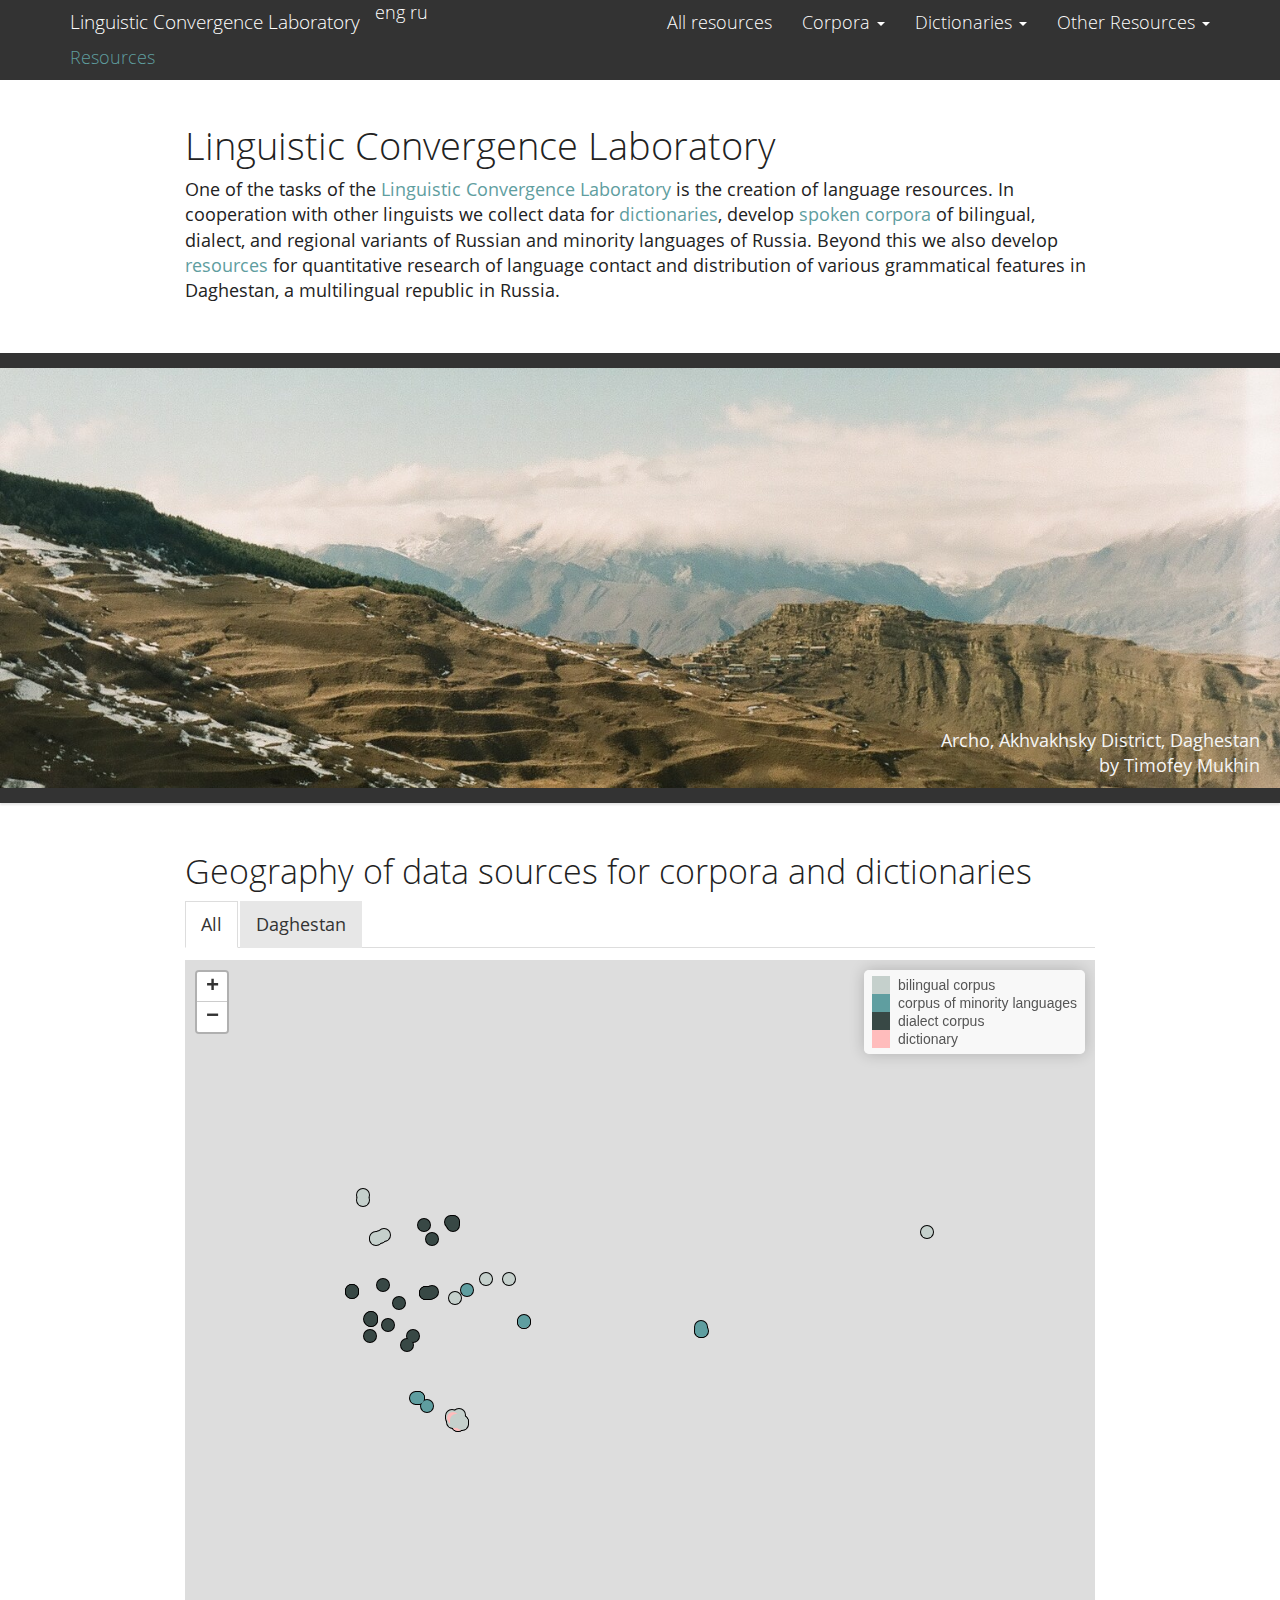
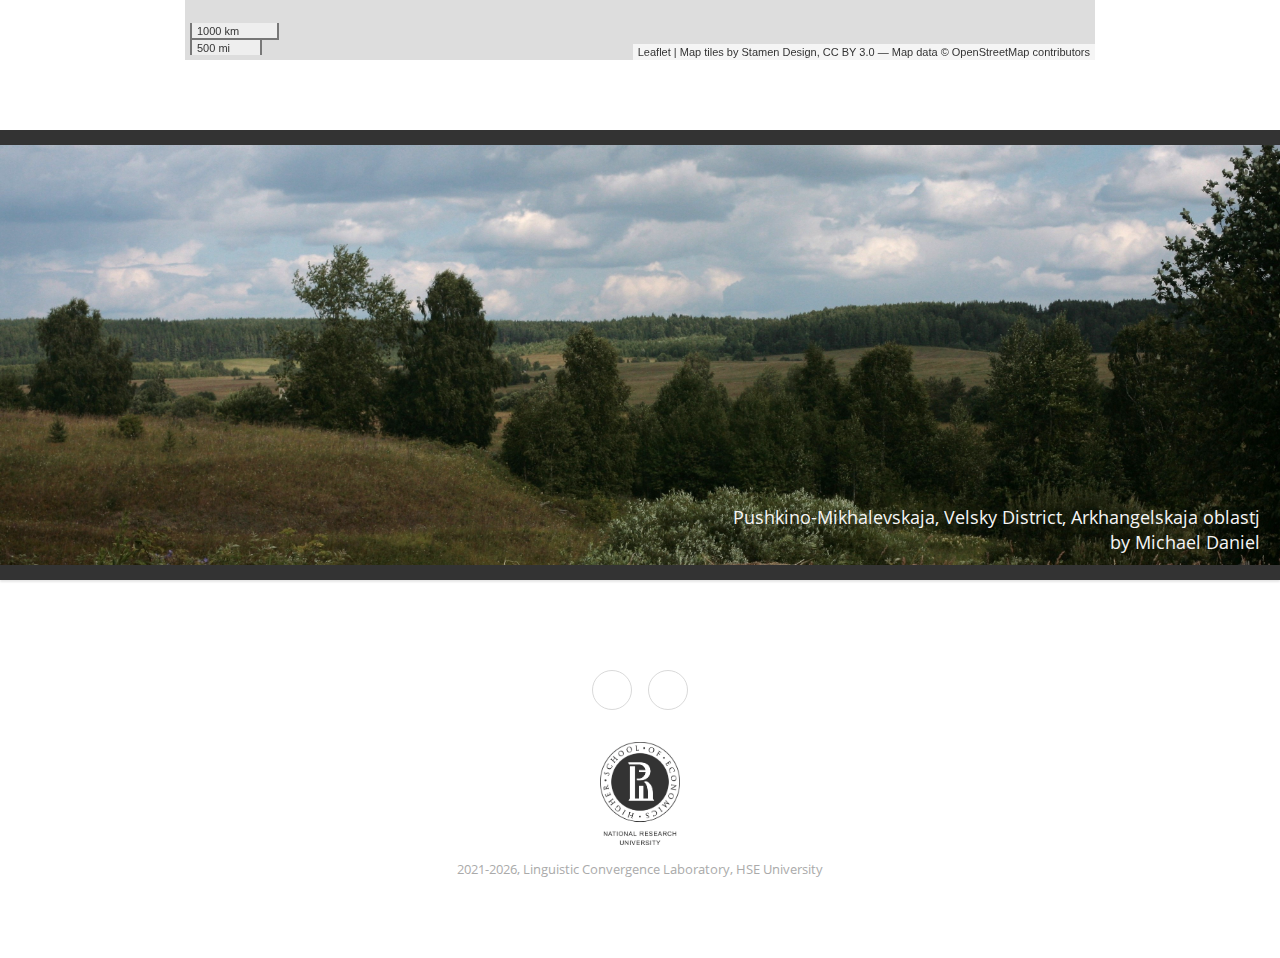
==== commit 5aa9f201: "Tserkovnoe link" ====
--- a/index.html
+++ b/index.html
@@ -326,6 +326,9 @@
           <a href="http://lingconlab.ru/SpiridonovaBuda/">Spiridonova Buda dialect</a>
         </li>
         <li>
+          <a href="http://lingconlab.ru/tserkovnoe">Tserkovnoe dialect</a>
+        </li>
+        <li>
           <a href="http://lingconlab.ru/vaduga/">Upper Pinega and Vyya river basins dialect</a>
         </li>
         <li>
@@ -451,12 +454,12 @@
 <div id="all" class="section level2">
 <h2>All</h2>
 <div id="htmlwidget-244aaddf2639520a3f5a" style="width:672px;height:480px;" class="leaflet html-widget"></div>
-<script type="application/json" data-for="htmlwidget-244aaddf2639520a3f5a">{"x":{"options":{"crs":{"crsClass":"L.CRS.EPSG3857","code":null,"proj4def":null,"projectedBounds":null,"options":{}},"zoomControl":true},"calls":[{"method":"addTiles","args":["Stamen.TonerLite",null,null,{"minZoom":0,"maxZoom":18,"tileSize":256,"subdomains":"abc","errorTileUrl":"","tms":false,"noWrap":false,"zoomOffset":0,"zoomReverse":false,"opacity":1,"zIndex":1,"detectRetina":false}]},{"method":"addProviderTiles","args":["Stamen.TonerLite",null,"Stamen.TonerLite",{"errorTileUrl":"","noWrap":false,"detectRetina":false}]},{"method":"addCircleMarkers","args":[[42.0667737913141,53.7377439427896,53.7275816330036,56.8175303936337,42.2787295960885,56.7941037490238,52.8118438478156,61.5840497029774,42.3670929471883,64.9636709620851,56.8132000251311,42.0239116208365,42.0244859122351,42.6354041927863,42.0207413383442,54.0310020318232,53.9973651792486,42.7326849271676,44.0461459817847,41.997634849241,45.047325634291,56.8121788258182,53.2158857420998,42.0700434215536,52.8455082905714,41.6166,41.6186,61.5288706079825,64.6256050950421,52.2971451922232,42.1731202031857,56.1580010871652,54.1255736470444,42.9783630890781,42.2528,42.2568,61.5011111551685,53.4392727240609,42.0752038246737,61.8854386188771,61.6998197462665,56.7716087858632,45.0640202992501,53.8246221431156,42.7814853152129,51.2501341810638,53.9797741389512,52.2960319548886,54.1331336744997,42.5610279346735,42.57056,42.57076,45.0536665194073,45.0768895052302,41.7516115516436,42.3434066080818,52.8139410490598,42.1525537527337,42.3497829967926,42.090877134908,58.0176303487814,42.2462440441286,62.0997772673689,42.205218594637,56.6316223876856,56.660748648431,56.6491470625369,56.6518927034026,56.6619268630899,56.6893558763497,56.7219958391981,56.6951005203014,58.0019777562738,57.4027634139348,55.7244642662795,56.9578188052796,62.6816695210031,62.9422093908765,62.9391563369877,62.9445567428191],[46.8686891234647,58.8417521398863,58.8426018649561,28.6875859088631,47.2311766742319,28.6841240628176,89.9874281348034,32.8425986617033,47.2450750893441,30.5597267894316,28.6823936395506,48.062863063121,47.9654743412296,47.2237373834487,48.0088832632428,31.898147668221,32.0073663363946,46.3217620718405,41.7812629017135,47.5843546506572,40.1804089995317,28.6973234956895,90.0474287407635,46.8612518446103,90.1071715824232,47.2647,47.2667,32.8290234921356,30.599377753857,39.3490966512283,47.7944906228771,46.7607042341594,32.0021865845453,47.4828249266475,47.0472,47.0512,42.656956040085,34.9267088496418,46.4117938699763,34.3590797360788,33.6219219200116,28.6706934313375,40.1760035538134,58.8864748097082,46.3174227964206,38.3774542925194,31.9937206687928,31.7879477629945,32.0140353069345,46.3016299250685,46.37278,46.37298,39.9459325397445,40.1862685927333,47.9289477688109,47.3297527348424,90.0421183092167,47.669665630058,47.3027470388149,46.917931536218,52.1504272351055,47.0005311482544,129.728479425133,47.8278686163628,42.2347652062606,42.4244838814762,41.8360782417641,41.7038957847617,41.7358457860172,41.6998952997355,42.6316559592833,41.6388958616272,56.2322823258891,34.1325446188435,36.8359550846001,48.7802817871615,46.4936074118857,46.1321514915384,46.4267476275263,46.3750392790236],6.6,null,["","","","","","","","","","","","","","","","","","","","","","","","","","","","","","","","","","","","","","","","","","","","","","","","","","","","","","","","","","","","","","","","","","","","","","","","","","","","","","","",""],{"interactive":true,"className":"","stroke":false,"color":"black","weight":5,"opacity":0.5,"fill":true,"fillColor":"black","fillOpacity":1},null,null,["<a href='https://glottolog.org/resource/languoid/id/russ1263' target='_blank'>Russian<\/a><br><b>Place name:<\/b> Archib <br> <b>Project:<\/b> <a target=\"_blank\" href=\" http://parasolcorpus.org/dagrus/ \"> Corpus of Russian spoken in Daghestan","<a href='https://glottolog.org/resource/languoid/id/russ1263' target='_blank'>Russian<\/a><br><b>Place name:<\/b> Baimovo <br> <b>Project:<\/b> <a target=\"_blank\" href=\" http://lingconlab.ru/BashkirRus/ \"> Corpus of Russian spoken in Bashkortostan","<a href='https://glottolog.org/resource/languoid/id/bash1264' target='_blank'>Bashkir<\/a><br><b>Place name:<\/b> Baimovo <br> <b>Project:<\/b> <a target=\"_blank\" href=\" http://lingconlab.ru/spoken_bashkir/ \"> Spoken corpus of Bashkir","<a href='https://glottolog.org/resource/languoid/id/russ1263' target='_blank'>Russian<\/a><br><b>Place name:<\/b> Balashi <br> <b>Project:<\/b> <a target=\"_blank\" href=\" http://lingconlab.ru/opochka \"> Corpus of Opochetsky dialects","<a href='https://glottolog.org/resource/languoid/id/russ1263' target='_blank'>Russian<\/a><br><b>Place name:<\/b> Balkhar <br> <b>Project:<\/b> <a target=\"_blank\" href=\" http://parasolcorpus.org/dagrus/ \"> Corpus of Russian spoken in Daghestan","<a href='https://glottolog.org/resource/languoid/id/russ1263' target='_blank'>Russian<\/a><br><b>Place name:<\/b> Barabany <br> <b>Project:<\/b> <a target=\"_blank\" href=\" http://lingconlab.ru/opochka \"> Corpus of Opochetsky dialects","<a href='https://glottolog.org/resource/languoid/id/khak1248' target='_blank'>Khakas<\/a><br><b>Place name:<\/b> Butrachty <br> <b>Project:<\/b> <a target=\"_blank\" href=\" http://lingconlab.ru/spoken_khakas/ \"> Spoken corpus of Khakas","<a href='https://glottolog.org/resource/languoid/id/russ1263' target='_blank'>Russian<\/a><br><b>Place name:<\/b> Vedlozero <br> <b>Project:<\/b> <a target=\"_blank\" href=\" http://lingconlab.ru/karelrus/ \"> Corpus of Karelian Russian","<a href='https://glottolog.org/resource/languoid/id/russ1263' target='_blank'>Russian<\/a><br><b>Place name:<\/b> Verkhniye Ubeki <br> <b>Project:<\/b> <a target=\"_blank\" href=\" http://parasolcorpus.org/dagrus/ \"> Corpus of Russian spoken in Daghestan","<a href='https://glottolog.org/resource/languoid/id/russ1263' target='_blank'>Russian<\/a><br><b>Place name:<\/b> Voknavolok <br> <b>Project:<\/b> <a target=\"_blank\" href=\" http://lingconlab.ru/karelrus/ \"> Corpus of Karelian Russian","<a href='https://glottolog.org/resource/languoid/id/russ1263' target='_blank'>Russian<\/a><br><b>Place name:<\/b> Glazanovo <br> <b>Project:<\/b> <a target=\"_blank\" href=\" http://lingconlab.ru/opochka \"> Corpus of Opochetsky dialects","<a href='https://glottolog.org/resource/languoid/id/russ1263' target='_blank'>Russian<\/a><br><b>Place name:<\/b> Darwag <br> <b>Project:<\/b> <a target=\"_blank\" href=\" http://parasolcorpus.org/dagrus/ \"> Corpus of Russian spoken in Daghestan","<a href='https://glottolog.org/resource/languoid/id/russ1263' target='_blank'>Russian<\/a><br><b>Place name:<\/b> Dubek <br> <b>Project:<\/b> <a target=\"_blank\" href=\" http://parasolcorpus.org/dagrus/ \"> Corpus of Russian spoken in Daghestan","<a href='https://glottolog.org/resource/languoid/id/russ1263' target='_blank'>Russian<\/a><br><b>Place name:<\/b> Durangi <br> <b>Project:<\/b> <a target=\"_blank\" href=\" http://parasolcorpus.org/dagrus/ \"> Corpus of Russian spoken in Daghestan","<a href='https://glottolog.org/resource/languoid/id/russ1263' target='_blank'>Russian<\/a><br><b>Place name:<\/b> Yersi <br> <b>Project:<\/b> <a target=\"_blank\" href=\" http://parasolcorpus.org/dagrus/ \"> Corpus of Russian spoken in Daghestan","<a href='https://glottolog.org/resource/languoid/id/russ1263' target='_blank'>Russian<\/a><br><b>Place name:<\/b> Zhanvil <br> <b>Project:<\/b> <a target=\"_blank\" href=\" http://lingconlab.ru/khislavichi/ \"> Corpus of the Russian dialect spoken in Khislavichi district","<a href='https://glottolog.org/resource/languoid/id/russ1263' target='_blank'>Russian<\/a><br><b>Place name:<\/b> Zhygalki <br> <b>Project:<\/b> <a target=\"_blank\" href=\" http://lingconlab.ru/khislavichi/ \"> Corpus of the Russian dialect spoken in Khislavichi district","<a href='https://glottolog.org/resource/languoid/id/russ1263' target='_blank'>Russian<\/a><br><b>Place name:<\/b> Zilo <br> <b>Project:<\/b> <a target=\"_blank\" href=\" http://parasolcorpus.org/dagrus/ \"> Corpus of Russian spoken in Daghestan","<a href='https://glottolog.org/resource/languoid/id/abaz1241' target='_blank'>Abaza<\/a><br><b>Place name:<\/b> Inzhich-Chukun <br> <b>Project:<\/b> <a target=\"_blank\" href=\" http://lingconlab.ru/spoken_abaza/ \"> Spoken corpus of Abaza","<a href='https://glottolog.org/resource/languoid/id/russ1263' target='_blank'>Russian<\/a><br><b>Place name:<\/b> Itsari <br> <b>Project:<\/b> <a target=\"_blank\" href=\" http://parasolcorpus.org/dagrus/ \"> Corpus of Russian spoken in Daghestan","<a href='https://glottolog.org/resource/languoid/id/adyg1241' target='_blank'>Adyghe<\/a><br><b>Place name:<\/b> Kabekhabl <br> <b>Project:<\/b> <a target=\"_blank\" href=\" http://lingconlab.ru/spoken_adyghe/ \"> Spoken corpus of Adyghe","<a href='https://glottolog.org/resource/languoid/id/russ1263' target='_blank'>Russian<\/a><br><b>Place name:<\/b> Kadnikovo <br> <b>Project:<\/b> <a target=\"_blank\" href=\" http://lingconlab.ru/opochka \"> Corpus of Opochetsky dialects","<a href='https://glottolog.org/resource/languoid/id/khak1248' target='_blank'>Khakas<\/a><br><b>Place name:<\/b> Kazanovka <br> <b>Project:<\/b> <a target=\"_blank\" href=\" http://lingconlab.ru/spoken_khakas/ \"> Spoken corpus of Khakas","<a href='https://glottolog.org/resource/languoid/id/russ1263' target='_blank'>Russian<\/a><br><b>Place name:<\/b> Kalib <br> <b>Project:<\/b> <a target=\"_blank\" href=\" http://parasolcorpus.org/dagrus/ \"> Corpus of Russian spoken in Daghestan","<a href='https://glottolog.org/resource/languoid/id/khak1248' target='_blank'>Khakas<\/a><br><b>Place name:<\/b> Karagay <br> <b>Project:<\/b> <a target=\"_blank\" href=\" http://lingconlab.ru/spoken_khakas/ \"> Spoken corpus of Khakas","<a href='https://glottolog.org/resource/languoid/id/russ1263' target='_blank'>Russian<\/a><br><b>Place name:<\/b> Kina <br> <b>Project:<\/b> <a target=\"_blank\" href=\" http://parasolcorpus.org/dagrus/ \"> Corpus of Russian spoken in Daghestan","<a href='https://glottolog.org/resource/languoid/id/rutu1240' target='_blank'>Rutul<\/a><br><b>Place name:<\/b> Kina <br> <b>Project:<\/b> <a target=\"_blank\" href=\" https://linghub.ru/rutuldict/ \"> Dictionary of the Rutul language","<a href='https://glottolog.org/resource/languoid/id/russ1263' target='_blank'>Russian<\/a><br><b>Place name:<\/b> Kinerma <br> <b>Project:<\/b> <a target=\"_blank\" href=\" http://lingconlab.ru/karelrus/ \"> Corpus of Karelian Russian","<a href='https://glottolog.org/resource/languoid/id/russ1263' target='_blank'>Russian<\/a><br><b>Place name:<\/b> Kostomuksha <br> <b>Project:<\/b> <a target=\"_blank\" href=\" http://lingconlab.ru/karelrus/ \"> Corpus of Karelian Russian","<a href='https://glottolog.org/resource/languoid/id/russ1263' target='_blank'>Russian<\/a><br><b>Place name:<\/b> Malinino <br> <b>Project:<\/b> <a target=\"_blank\" href=\" http://lingconlab.ru/malinino/ \"> Corpus of the Russian dialect spoken in the village Malinino","<a href='https://glottolog.org/resource/languoid/id/russ1263' target='_blank'>Russian<\/a><br><b>Place name:<\/b> Mallakent <br> <b>Project:<\/b> <a target=\"_blank\" href=\" http://parasolcorpus.org/dagrus/ \"> Corpus of Russian spoken in Daghestan","<a href='https://glottolog.org/resource/languoid/id/russ1263' target='_blank'>Russian<\/a><br><b>Place name:<\/b> Maloye Karachkino <br> <b>Project:<\/b> <a target=\"_blank\" href=\" http://lingconlab.ru/ChuvashRus/ \"> Corpus of Russian spoken in Chuvashia","<a href='https://glottolog.org/resource/languoid/id/russ1263' target='_blank'>Russian<\/a><br><b>Place name:<\/b> Malye Khutora <br> <b>Project:<\/b> <a target=\"_blank\" href=\" http://lingconlab.ru/khislavichi/ \"> Corpus of the Russian dialect spoken in Khislavichi district","<a href='https://glottolog.org/resource/languoid/id/russ1263' target='_blank'>Russian<\/a><br><b>Place name:<\/b> Makhachkala <br> <b>Project:<\/b> <a target=\"_blank\" href=\" http://parasolcorpus.org/dagrus/ \"> Corpus of Russian spoken in Daghestan","<a href='https://glottolog.org/resource/languoid/id/russ1263' target='_blank'>Russian<\/a><br><b>Place name:<\/b> Megeb <br> <b>Project:<\/b> <a target=\"_blank\" href=\" http://parasolcorpus.org/dagrus/ \"> Corpus of Russian spoken in Daghestan","<a href='https://glottolog.org/resource/languoid/id/mege1234' target='_blank'>Megeb<\/a><br><b>Place name:<\/b> Megeb <br> <b>Project:<\/b> <a target=\"_blank\" href=\" http://lingconlab.ru/MehwebDict/ \"> Dictionary of the Mehweb language","<a href='https://glottolog.org/resource/languoid/id/russ1263' target='_blank'>Russian<\/a><br><b>Place name:<\/b> Mikhalevskaya <br> <b>Project:<\/b> <a target=\"_blank\" href=\" http://www.parasolcorpus.org/Pushkino/login.php \"> Ustja River Basin Corpus","<a href='https://glottolog.org/resource/languoid/id/russ1263' target='_blank'>Russian<\/a><br><b>Place name:<\/b> Nekhochi <br> <b>Project:<\/b> <a target=\"_blank\" href=\" http://lingconlab.ru/nekhochi/ \"> Corpus of the Russian dialect spoken in Nekhochi","<a href='https://glottolog.org/resource/languoid/id/russ1263' target='_blank'>Russian<\/a><br><b>Place name:<\/b> Nikar <br> <b>Project:<\/b> <a target=\"_blank\" href=\" http://parasolcorpus.org/dagrus/ \"> Corpus of Russian spoken in Daghestan","<a href='https://glottolog.org/resource/languoid/id/russ1263' target='_blank'>Russian<\/a><br><b>Place name:<\/b> Petrozavodsk <br> <b>Project:<\/b> <a target=\"_blank\" href=\" http://lingconlab.ru/karelrus/ \"> Corpus of Karelian Russian","<a href='https://glottolog.org/resource/languoid/id/russ1263' target='_blank'>Russian<\/a><br><b>Place name:<\/b> Pryazha <br> <b>Project:<\/b> <a target=\"_blank\" href=\" http://lingconlab.ru/karelrus/ \"> Corpus of Karelian Russian","<a href='https://glottolog.org/resource/languoid/id/russ1263' target='_blank'>Russian<\/a><br><b>Place name:<\/b> Purshevo <br> <b>Project:<\/b> <a target=\"_blank\" href=\" http://lingconlab.ru/opochka \"> Corpus of Opochetsky dialects","<a href='https://glottolog.org/resource/languoid/id/adyg1241' target='_blank'>Adyghe<\/a><br><b>Place name:<\/b> Pshicho <br> <b>Project:<\/b> <a target=\"_blank\" href=\" http://lingconlab.ru/spoken_adyghe/ \"> Spoken corpus of Adyghe","<a href='https://glottolog.org/resource/languoid/id/bash1264' target='_blank'>Bashkir<\/a><br><b>Place name:<\/b> Rakhmetovo <br> <b>Project:<\/b> <a target=\"_blank\" href=\" http://lingconlab.ru/spoken_bashkir/ \"> Spoken corpus of Bashkir","<a href='https://glottolog.org/resource/languoid/id/russ1263' target='_blank'>Russian<\/a><br><b>Place name:<\/b> Rikvani <br> <b>Project:<\/b> <a target=\"_blank\" href=\" http://parasolcorpus.org/dagrus/ \"> Corpus of Russian spoken in Daghestan","<a href='https://glottolog.org/resource/languoid/id/russ1263' target='_blank'>Russian<\/a><br><b>Place name:<\/b> Rogovatoye <br> <b>Project:<\/b> <a target=\"_blank\" href=\" http://lingconlab.ru/rogovatka/ \"> Corpus of Rogovatka dialect","<a href='https://glottolog.org/resource/languoid/id/russ1263' target='_blank'>Russian<\/a><br><b>Place name:<\/b> Soino <br> <b>Project:<\/b> <a target=\"_blank\" href=\" http://lingconlab.ru/khislavichi/ \"> Corpus of the Russian dialect spoken in Khislavichi district","<a href='https://glottolog.org/resource/languoid/id/russ1263' target='_blank'>Russian<\/a><br><b>Place name:<\/b> Spiridonova Buda <br> <b>Project:<\/b> <a target=\"_blank\" href=\" http://lingconlab.ru/SpiridonovaBuda/ \"> Corpus of Spiridonova Buda dialect","<a href='https://glottolog.org/resource/languoid/id/russ1263' target='_blank'>Russian<\/a><br><b>Place name:<\/b> Stajki <br> <b>Project:<\/b> <a target=\"_blank\" href=\" http://lingconlab.ru/khislavichi/ \"> Corpus of the Russian dialect spoken in Khislavichi district","<a href='https://glottolog.org/resource/languoid/id/russ1263' target='_blank'>Russian<\/a><br><b>Place name:<\/b> Tlibisho <br> <b>Project:<\/b> <a target=\"_blank\" href=\" http://parasolcorpus.org/dagrus/ \"> Corpus of Russian spoken in Daghestan","<a href='https://glottolog.org/resource/languoid/id/russ1263' target='_blank'>Russian<\/a><br><b>Place name:<\/b> Tukita <br> <b>Project:<\/b> <a target=\"_blank\" href=\" http://parasolcorpus.org/dagrus/ \"> Corpus of Russian spoken in Daghestan","<a href='https://glottolog.org/resource/languoid/id/kara1474' target='_blank'>Karata<\/a><br><b>Place name:<\/b> Tukita <br> <b>Project:<\/b> <a target=\"_blank\" href=\" http://lingconlab.ru/TukitaDict/ \"> Dictionary of the Tukita language","<a href='https://glottolog.org/resource/languoid/id/kaba1278' target='_blank'>Kabardian<\/a><br><b>Place name:<\/b> Ulyap <br> <b>Project:<\/b> <a target=\"_blank\" href=\" http://lingconlab.ru/spoken_besleney/ \"> Spoken Corpus of the Besleney Dialect of East Circassian","<a href='https://glottolog.org/resource/languoid/id/adyg1241' target='_blank'>Adyghe<\/a><br><b>Place name:<\/b> Khatazhukay <br> <b>Project:<\/b> <a target=\"_blank\" href=\" http://lingconlab.ru/spoken_adyghe/ \"> Spoken corpus of Adyghe","<a href='https://glottolog.org/resource/languoid/id/russ1263' target='_blank'>Russian<\/a><br><b>Place name:<\/b> Khiv <br> <b>Project:<\/b> <a target=\"_blank\" href=\" http://parasolcorpus.org/dagrus/ \"> Corpus of Russian spoken in Daghestan","<a href='https://glottolog.org/resource/languoid/id/russ1263' target='_blank'>Russian<\/a><br><b>Place name:<\/b> Cukhta <br> <b>Project:<\/b> <a target=\"_blank\" href=\" http://parasolcorpus.org/dagrus/ \"> Corpus of Russian spoken in Daghestan","<a href='https://glottolog.org/resource/languoid/id/khak1248' target='_blank'>Khakas<\/a><br><b>Place name:<\/b> Chylany <br> <b>Project:<\/b> <a target=\"_blank\" href=\" http://lingconlab.ru/spoken_khakas/ \"> Spoken corpus of Khakas","<a href='https://glottolog.org/resource/languoid/id/russ1263' target='_blank'>Russian<\/a><br><b>Place name:<\/b> Chishili <br> <b>Project:<\/b> <a target=\"_blank\" href=\" http://parasolcorpus.org/dagrus/ \"> Corpus of Russian spoken in Daghestan","<a href='https://glottolog.org/resource/languoid/id/russ1263' target='_blank'>Russian<\/a><br><b>Place name:<\/b> Chuni <br> <b>Project:<\/b> <a target=\"_blank\" href=\" http://parasolcorpus.org/dagrus/ \"> Corpus of Russian spoken in Daghestan","<a href='https://glottolog.org/resource/languoid/id/russ1263' target='_blank'>Russian<\/a><br><b>Place name:<\/b> Shalib <br> <b>Project:<\/b> <a target=\"_blank\" href=\" http://parasolcorpus.org/dagrus/ \"> Corpus of Russian spoken in Daghestan","<a href='https://glottolog.org/resource/languoid/id/russ1263' target='_blank'>Russian<\/a><br><b>Place name:<\/b> Shamardan <br> <b>Project:<\/b> <a target=\"_blank\" href=\" http://lingconlab.ru/BesermanRus/ \"> Corpus of Russian spoken by the Besermans","<a href='https://glottolog.org/resource/languoid/id/russ1263' target='_blank'>Russian<\/a><br><b>Place name:<\/b> Shangoda <br> <b>Project:<\/b> <a target=\"_blank\" href=\" http://parasolcorpus.org/dagrus/ \"> Corpus of Russian spoken in Daghestan","<a href='https://glottolog.org/resource/languoid/id/russ1263' target='_blank'>Russian<\/a><br><b>Place name:<\/b> Yakutsk <br> <b>Project:<\/b> <a target=\"_blank\" href=\" http://lingconlab.ru/cs_yakut/ \"> Yakut-Russian Code-Switching Corpus","<a href='https://glottolog.org/resource/languoid/id/russ1263' target='_blank'>Russian<\/a><br><b>Place name:<\/b> Yangikent <br> <b>Project:<\/b> <a target=\"_blank\" href=\" http://parasolcorpus.org/dagrus/ \"> Corpus of Russian spoken in Daghestan","<a href='https://glottolog.org/resource/languoid/id/russ1263' target='_blank'>Russian<\/a><br><b>Place name:<\/b> Mugreevo-Nikolskoe <br> <b>Project:<\/b> <a target=\"_blank\" href=\" http://lingconlab.ru/lukhteza/ \"> Corpus of Lukh and Teza river basins dialects","<a href='https://glottolog.org/resource/languoid/id/russ1263' target='_blank'>Russian<\/a><br><b>Place name:<\/b> Nizhnij Landekh <br> <b>Project:<\/b> <a target=\"_blank\" href=\" http://lingconlab.ru/lukhteza/ \"> Corpus of Lukh and Teza river basins dialects","<a href='https://glottolog.org/resource/languoid/id/russ1263' target='_blank'>Russian<\/a><br><b>Place name:<\/b> Preobrazhenskoe <br> <b>Project:<\/b> <a target=\"_blank\" href=\" http://lingconlab.ru/lukhteza/ \"> Corpus of Lukh and Teza river basins dialects","<a href='https://glottolog.org/resource/languoid/id/russ1263' target='_blank'>Russian<\/a><br><b>Place name:<\/b> Hotiml <br> <b>Project:<\/b> <a target=\"_blank\" href=\" http://lingconlab.ru/lukhteza/ \"> Corpus of Lukh and Teza river basins dialects","<a href='https://glottolog.org/resource/languoid/id/russ1263' target='_blank'>Russian<\/a><br><b>Place name:<\/b> Domnino <br> <b>Project:<\/b> <a target=\"_blank\" href=\" http://lingconlab.ru/lukhteza/ \"> Corpus of Lukh and Teza river basins dialects","<a href='https://glottolog.org/resource/languoid/id/russ1263' target='_blank'>Russian<\/a><br><b>Place name:<\/b> Ryapolovo <br> <b>Project:<\/b> <a target=\"_blank\" href=\" http://lingconlab.ru/lukhteza/ \"> Corpus of Lukh and Teza river basins dialects","<a href='https://glottolog.org/resource/languoid/id/russ1263' target='_blank'>Russian<\/a><br><b>Place name:<\/b> Pogorelka <br> <b>Project:<\/b> <a target=\"_blank\" href=\" http://lingconlab.ru/lukhteza/ \"> Corpus of Lukh and Teza river basins dialects","<a href='https://glottolog.org/resource/languoid/id/russ1263' target='_blank'>Russian<\/a><br><b>Place name:<\/b> Volokobino <br> <b>Project:<\/b> <a target=\"_blank\" href=\" http://lingconlab.ru/lukhteza/ \"> Corpus of Lukh and Teza river basins dialects","<a href='https://glottolog.org/resource/languoid/id/russ1263' target='_blank'>Russian<\/a><br><b>Place name:<\/b> Perm <br> <b>Project:<\/b> <a target=\"_blank\" href=\" http://lingconlab.ru/romarus \"> Romani Russian Corpus","<a href='https://glottolog.org/resource/languoid/id/russ1263' target='_blank'>Russian<\/a><br><b>Place name:<\/b> Luzhnikovo <br> <b>Project:<\/b> <a target=\"_blank\" href=\" http://lingconlab.ru/luzhnikovo \"> Luzhnikovo Corpus","<a href='https://glottolog.org/resource/languoid/id/russ1263' target='_blank'>Russian<\/a><br><b>Place name:<\/b> Zvenigorod <br> <b>Project:<\/b> <a target=\"_blank\" href=\" http://lingconlab.ru/zvenigorod/ \"> Corpus of Russian spoken in Zvenigorod","<a href='https://glottolog.org/resource/languoid/id/east2328' target='_blank'>Eastern Mari<\/a><br><b>Place name:<\/b> Staryj Torjal <br> <b>Project:<\/b> <a target=\"_blank\" href=\" http://lingconlab.ru/spoken_meadow_mari/ \"> Spoken corpus of Meadow Mari","<a href='https://glottolog.org/resource/languoid/id/russ1263' target='_blank'>Russian<\/a><br><b>Place name:<\/b> Vadyuga <br> <b>Project:<\/b> <a target=\"_blank\" href=\" http://lingconlab.ru/vaduga/ \"> Upper Pinega and Vyya Corpus","<a href='https://glottolog.org/resource/languoid/id/russ1263' target='_blank'>Russian<\/a><br><b>Place name:<\/b> Tineva <br> <b>Project:<\/b> <a target=\"_blank\" href=\" http://lingconlab.ru/vaduga/ \"> Upper Pinega and Vyya Corpus","<a href='https://glottolog.org/resource/languoid/id/russ1263' target='_blank'>Russian<\/a><br><b>Place name:<\/b> Zaytsevo <br> <b>Project:<\/b> <a target=\"_blank\" href=\" http://lingconlab.ru/vaduga/ \"> Upper Pinega and Vyya Corpus","<a href='https://glottolog.org/resource/languoid/id/russ1263' target='_blank'>Russian<\/a><br><b>Place name:<\/b> Podolskaya <br> <b>Project:<\/b> <a target=\"_blank\" href=\" http://lingconlab.ru/vaduga/ \"> Upper Pinega and Vyya Corpus"],null,null,{"interactive":false,"permanent":false,"direction":"auto","opacity":1,"offset":[0,0],"textsize":"10px","textOnly":false,"className":"","sticky":true},null]},{"method":"addCircleMarkers","args":[[42.0667737913141,53.7377439427896,53.7275816330036,56.8175303936337,42.2787295960885,56.7941037490238,52.8118438478156,61.5840497029774,42.3670929471883,64.9636709620851,56.8132000251311,42.0239116208365,42.0244859122351,42.6354041927863,42.0207413383442,54.0310020318232,53.9973651792486,42.7326849271676,44.0461459817847,41.997634849241,45.047325634291,56.8121788258182,53.2158857420998,42.0700434215536,52.8455082905714,41.6166,41.6186,61.5288706079825,64.6256050950421,52.2971451922232,42.1731202031857,56.1580010871652,54.1255736470444,42.9783630890781,42.2528,42.2568,61.5011111551685,53.4392727240609,42.0752038246737,61.8854386188771,61.6998197462665,56.7716087858632,45.0640202992501,53.8246221431156,42.7814853152129,51.2501341810638,53.9797741389512,52.2960319548886,54.1331336744997,42.5610279346735,42.57056,42.57076,45.0536665194073,45.0768895052302,41.7516115516436,42.3434066080818,52.8139410490598,42.1525537527337,42.3497829967926,42.090877134908,58.0176303487814,42.2462440441286,62.0997772673689,42.205218594637,56.6316223876856,56.660748648431,56.6491470625369,56.6518927034026,56.6619268630899,56.6893558763497,56.7219958391981,56.6951005203014,58.0019777562738,57.4027634139348,55.7244642662795,56.9578188052796,62.6816695210031,62.9422093908765,62.9391563369877,62.9445567428191],[46.8686891234647,58.8417521398863,58.8426018649561,28.6875859088631,47.2311766742319,28.6841240628176,89.9874281348034,32.8425986617033,47.2450750893441,30.5597267894316,28.6823936395506,48.062863063121,47.9654743412296,47.2237373834487,48.0088832632428,31.898147668221,32.0073663363946,46.3217620718405,41.7812629017135,47.5843546506572,40.1804089995317,28.6973234956895,90.0474287407635,46.8612518446103,90.1071715824232,47.2647,47.2667,32.8290234921356,30.599377753857,39.3490966512283,47.7944906228771,46.7607042341594,32.0021865845453,47.4828249266475,47.0472,47.0512,42.656956040085,34.9267088496418,46.4117938699763,34.3590797360788,33.6219219200116,28.6706934313375,40.1760035538134,58.8864748097082,46.3174227964206,38.3774542925194,31.9937206687928,31.7879477629945,32.0140353069345,46.3016299250685,46.37278,46.37298,39.9459325397445,40.1862685927333,47.9289477688109,47.3297527348424,90.0421183092167,47.669665630058,47.3027470388149,46.917931536218,52.1504272351055,47.0005311482544,129.728479425133,47.8278686163628,42.2347652062606,42.4244838814762,41.8360782417641,41.7038957847617,41.7358457860172,41.6998952997355,42.6316559592833,41.6388958616272,56.2322823258891,34.1325446188435,36.8359550846001,48.7802817871615,46.4936074118857,46.1321514915384,46.4267476275263,46.3750392790236],6,null,["","","","","","","","","","","","","","","","","","","","","","","","","","","","","","","","","","","","","","","","","","","","","","","","","","","","","","","","","","","","","","","","","","","","","","","","","","","","","","","",""],{"interactive":true,"className":"","stroke":false,"color":["#FFBCBC","#FFBCBC","#FFBCBC","#FFBCBC","#FFBCBC","#FFBCBC","#FFBCBC","#FFBCBC","#FFBCBC","#FFBCBC","#FFBCBC","#FFBCBC","#FFBCBC","#FFBCBC","#FFBCBC","#FFBCBC","#FFBCBC","#FFBCBC","#FFBCBC","#FFBCBC","#FFBCBC","#FFBCBC","#FFBCBC","#FFBCBC","#FFBCBC","#FFBCBC","#5F9EA0","#FFBCBC","#FFBCBC","#FFBCBC","#FFBCBC","#FFBCBC","#FFBCBC","#FFBCBC","#FFBCBC","#5F9EA0","#FFBCBC","#FFBCBC","#FFBCBC","#FFBCBC","#FFBCBC","#FFBCBC","#FFBCBC","#FFBCBC","#FFBCBC","#FFBCBC","#FFBCBC","#FFBCBC","#FFBCBC","#FFBCBC","#FFBCBC","#5F9EA0","#FFBCBC","#FFBCBC","#FFBCBC","#FFBCBC","#FFBCBC","#FFBCBC","#FFBCBC","#FFBCBC","#FFBCBC","#FFBCBC","#FFBCBC","#FFBCBC","#FFBCBC","#FFBCBC","#FFBCBC","#FFBCBC","#FFBCBC","#FFBCBC","#FFBCBC","#FFBCBC","#FFBCBC","#FFBCBC","#FFBCBC","#FFBCBC","#FFBCBC","#FFBCBC","#FFBCBC","#FFBCBC"],"weight":5,"opacity":0.5,"fill":true,"fillColor":["#FFBCBC","#FFBCBC","#FFBCBC","#FFBCBC","#FFBCBC","#FFBCBC","#FFBCBC","#FFBCBC","#FFBCBC","#FFBCBC","#FFBCBC","#FFBCBC","#FFBCBC","#FFBCBC","#FFBCBC","#FFBCBC","#FFBCBC","#FFBCBC","#FFBCBC","#FFBCBC","#FFBCBC","#FFBCBC","#FFBCBC","#FFBCBC","#FFBCBC","#FFBCBC","#5F9EA0","#FFBCBC","#FFBCBC","#FFBCBC","#FFBCBC","#FFBCBC","#FFBCBC","#FFBCBC","#FFBCBC","#5F9EA0","#FFBCBC","#FFBCBC","#FFBCBC","#FFBCBC","#FFBCBC","#FFBCBC","#FFBCBC","#FFBCBC","#FFBCBC","#FFBCBC","#FFBCBC","#FFBCBC","#FFBCBC","#FFBCBC","#FFBCBC","#5F9EA0","#FFBCBC","#FFBCBC","#FFBCBC","#FFBCBC","#FFBCBC","#FFBCBC","#FFBCBC","#FFBCBC","#FFBCBC","#FFBCBC","#FFBCBC","#FFBCBC","#FFBCBC","#FFBCBC","#FFBCBC","#FFBCBC","#FFBCBC","#FFBCBC","#FFBCBC","#FFBCBC","#FFBCBC","#FFBCBC","#FFBCBC","#FFBCBC","#FFBCBC","#FFBCBC","#FFBCBC","#FFBCBC"],"fillOpacity":1},null,null,["<a href='https://glottolog.org/resource/languoid/id/russ1263' target='_blank'>Russian<\/a><br><b>Place name:<\/b> Archib <br> <b>Project:<\/b> <a target=\"_blank\" href=\" http://parasolcorpus.org/dagrus/ \"> Corpus of Russian spoken in Daghestan","<a href='https://glottolog.org/resource/languoid/id/russ1263' target='_blank'>Russian<\/a><br><b>Place name:<\/b> Baimovo <br> <b>Project:<\/b> <a target=\"_blank\" href=\" http://lingconlab.ru/BashkirRus/ \"> Corpus of Russian spoken in Bashkortostan","<a href='https://glottolog.org/resource/languoid/id/bash1264' target='_blank'>Bashkir<\/a><br><b>Place name:<\/b> Baimovo <br> <b>Project:<\/b> <a target=\"_blank\" href=\" http://lingconlab.ru/spoken_bashkir/ \"> Spoken corpus of Bashkir","<a href='https://glottolog.org/resource/languoid/id/russ1263' target='_blank'>Russian<\/a><br><b>Place name:<\/b> Balashi <br> <b>Project:<\/b> <a target=\"_blank\" href=\" http://lingconlab.ru/opochka \"> Corpus of Opochetsky dialects","<a href='https://glottolog.org/resource/languoid/id/russ1263' target='_blank'>Russian<\/a><br><b>Place name:<\/b> Balkhar <br> <b>Project:<\/b> <a target=\"_blank\" href=\" http://parasolcorpus.org/dagrus/ \"> Corpus of Russian spoken in Daghestan","<a href='https://glottolog.org/resource/languoid/id/russ1263' target='_blank'>Russian<\/a><br><b>Place name:<\/b> Barabany <br> <b>Project:<\/b> <a target=\"_blank\" href=\" http://lingconlab.ru/opochka \"> Corpus of Opochetsky dialects","<a href='https://glottolog.org/resource/languoid/id/khak1248' target='_blank'>Khakas<\/a><br><b>Place name:<\/b> Butrachty <br> <b>Project:<\/b> <a target=\"_blank\" href=\" http://lingconlab.ru/spoken_khakas/ \"> Spoken corpus of Khakas","<a href='https://glottolog.org/resource/languoid/id/russ1263' target='_blank'>Russian<\/a><br><b>Place name:<\/b> Vedlozero <br> <b>Project:<\/b> <a target=\"_blank\" href=\" http://lingconlab.ru/karelrus/ \"> Corpus of Karelian Russian","<a href='https://glottolog.org/resource/languoid/id/russ1263' target='_blank'>Russian<\/a><br><b>Place name:<\/b> Verkhniye Ubeki <br> <b>Project:<\/b> <a target=\"_blank\" href=\" http://parasolcorpus.org/dagrus/ \"> Corpus of Russian spoken in Daghestan","<a href='https://glottolog.org/resource/languoid/id/russ1263' target='_blank'>Russian<\/a><br><b>Place name:<\/b> Voknavolok <br> <b>Project:<\/b> <a target=\"_blank\" href=\" http://lingconlab.ru/karelrus/ \"> Corpus of Karelian Russian","<a href='https://glottolog.org/resource/languoid/id/russ1263' target='_blank'>Russian<\/a><br><b>Place name:<\/b> Glazanovo <br> <b>Project:<\/b> <a target=\"_blank\" href=\" http://lingconlab.ru/opochka \"> Corpus of Opochetsky dialects","<a href='https://glottolog.org/resource/languoid/id/russ1263' target='_blank'>Russian<\/a><br><b>Place name:<\/b> Darwag <br> <b>Project:<\/b> <a target=\"_blank\" href=\" http://parasolcorpus.org/dagrus/ \"> Corpus of Russian spoken in Daghestan","<a href='https://glottolog.org/resource/languoid/id/russ1263' target='_blank'>Russian<\/a><br><b>Place name:<\/b> Dubek <br> <b>Project:<\/b> <a target=\"_blank\" href=\" http://parasolcorpus.org/dagrus/ \"> Corpus of Russian spoken in Daghestan","<a href='https://glottolog.org/resource/languoid/id/russ1263' target='_blank'>Russian<\/a><br><b>Place name:<\/b> Durangi <br> <b>Project:<\/b> <a target=\"_blank\" href=\" http://parasolcorpus.org/dagrus/ \"> Corpus of Russian spoken in Daghestan","<a href='https://glottolog.org/resource/languoid/id/russ1263' target='_blank'>Russian<\/a><br><b>Place name:<\/b> Yersi <br> <b>Project:<\/b> <a target=\"_blank\" href=\" http://parasolcorpus.org/dagrus/ \"> Corpus of Russian spoken in Daghestan","<a href='https://glottolog.org/resource/languoid/id/russ1263' target='_blank'>Russian<\/a><br><b>Place name:<\/b> Zhanvil <br> <b>Project:<\/b> <a target=\"_blank\" href=\" http://lingconlab.ru/khislavichi/ \"> Corpus of the Russian dialect spoken in Khislavichi district","<a href='https://glottolog.org/resource/languoid/id/russ1263' target='_blank'>Russian<\/a><br><b>Place name:<\/b> Zhygalki <br> <b>Project:<\/b> <a target=\"_blank\" href=\" http://lingconlab.ru/khislavichi/ \"> Corpus of the Russian dialect spoken in Khislavichi district","<a href='https://glottolog.org/resource/languoid/id/russ1263' target='_blank'>Russian<\/a><br><b>Place name:<\/b> Zilo <br> <b>Project:<\/b> <a target=\"_blank\" href=\" http://parasolcorpus.org/dagrus/ \"> Corpus of Russian spoken in Daghestan","<a href='https://glottolog.org/resource/languoid/id/abaz1241' target='_blank'>Abaza<\/a><br><b>Place name:<\/b> Inzhich-Chukun <br> <b>Project:<\/b> <a target=\"_blank\" href=\" http://lingconlab.ru/spoken_abaza/ \"> Spoken corpus of Abaza","<a href='https://glottolog.org/resource/languoid/id/russ1263' target='_blank'>Russian<\/a><br><b>Place name:<\/b> Itsari <br> <b>Project:<\/b> <a target=\"_blank\" href=\" http://parasolcorpus.org/dagrus/ \"> Corpus of Russian spoken in Daghestan","<a href='https://glottolog.org/resource/languoid/id/adyg1241' target='_blank'>Adyghe<\/a><br><b>Place name:<\/b> Kabekhabl <br> <b>Project:<\/b> <a target=\"_blank\" href=\" http://lingconlab.ru/spoken_adyghe/ \"> Spoken corpus of Adyghe","<a href='https://glottolog.org/resource/languoid/id/russ1263' target='_blank'>Russian<\/a><br><b>Place name:<\/b> Kadnikovo <br> <b>Project:<\/b> <a target=\"_blank\" href=\" http://lingconlab.ru/opochka \"> Corpus of Opochetsky dialects","<a href='https://glottolog.org/resource/languoid/id/khak1248' target='_blank'>Khakas<\/a><br><b>Place name:<\/b> Kazanovka <br> <b>Project:<\/b> <a target=\"_blank\" href=\" http://lingconlab.ru/spoken_khakas/ \"> Spoken corpus of Khakas","<a href='https://glottolog.org/resource/languoid/id/russ1263' target='_blank'>Russian<\/a><br><b>Place name:<\/b> Kalib <br> <b>Project:<\/b> <a target=\"_blank\" href=\" http://parasolcorpus.org/dagrus/ \"> Corpus of Russian spoken in Daghestan","<a href='https://glottolog.org/resource/languoid/id/khak1248' target='_blank'>Khakas<\/a><br><b>Place name:<\/b> Karagay <br> <b>Project:<\/b> <a target=\"_blank\" href=\" http://lingconlab.ru/spoken_khakas/ \"> Spoken corpus of Khakas","<a href='https://glottolog.org/resource/languoid/id/russ1263' target='_blank'>Russian<\/a><br><b>Place name:<\/b> Kina <br> <b>Project:<\/b> <a target=\"_blank\" href=\" http://parasolcorpus.org/dagrus/ \"> Corpus of Russian spoken in Daghestan","<a href='https://glottolog.org/resource/languoid/id/rutu1240' target='_blank'>Rutul<\/a><br><b>Place name:<\/b> Kina <br> <b>Project:<\/b> <a target=\"_blank\" href=\" https://linghub.ru/rutuldict/ \"> Dictionary of the Rutul language","<a href='https://glottolog.org/resource/languoid/id/russ1263' target='_blank'>Russian<\/a><br><b>Place name:<\/b> Kinerma <br> <b>Project:<\/b> <a target=\"_blank\" href=\" http://lingconlab.ru/karelrus/ \"> Corpus of Karelian Russian","<a href='https://glottolog.org/resource/languoid/id/russ1263' target='_blank'>Russian<\/a><br><b>Place name:<\/b> Kostomuksha <br> <b>Project:<\/b> <a target=\"_blank\" href=\" http://lingconlab.ru/karelrus/ \"> Corpus of Karelian Russian","<a href='https://glottolog.org/resource/languoid/id/russ1263' target='_blank'>Russian<\/a><br><b>Place name:<\/b> Malinino <br> <b>Project:<\/b> <a target=\"_blank\" href=\" http://lingconlab.ru/malinino/ \"> Corpus of the Russian dialect spoken in the village Malinino","<a href='https://glottolog.org/resource/languoid/id/russ1263' target='_blank'>Russian<\/a><br><b>Place name:<\/b> Mallakent <br> <b>Project:<\/b> <a target=\"_blank\" href=\" http://parasolcorpus.org/dagrus/ \"> Corpus of Russian spoken in Daghestan","<a href='https://glottolog.org/resource/languoid/id/russ1263' target='_blank'>Russian<\/a><br><b>Place name:<\/b> Maloye Karachkino <br> <b>Project:<\/b> <a target=\"_blank\" href=\" http://lingconlab.ru/ChuvashRus/ \"> Corpus of Russian spoken in Chuvashia","<a href='https://glottolog.org/resource/languoid/id/russ1263' target='_blank'>Russian<\/a><br><b>Place name:<\/b> Malye Khutora <br> <b>Project:<\/b> <a target=\"_blank\" href=\" http://lingconlab.ru/khislavichi/ \"> Corpus of the Russian dialect spoken in Khislavichi district","<a href='https://glottolog.org/resource/languoid/id/russ1263' target='_blank'>Russian<\/a><br><b>Place name:<\/b> Makhachkala <br> <b>Project:<\/b> <a target=\"_blank\" href=\" http://parasolcorpus.org/dagrus/ \"> Corpus of Russian spoken in Daghestan","<a href='https://glottolog.org/resource/languoid/id/russ1263' target='_blank'>Russian<\/a><br><b>Place name:<\/b> Megeb <br> <b>Project:<\/b> <a target=\"_blank\" href=\" http://parasolcorpus.org/dagrus/ \"> Corpus of Russian spoken in Daghestan","<a href='https://glottolog.org/resource/languoid/id/mege1234' target='_blank'>Megeb<\/a><br><b>Place name:<\/b> Megeb <br> <b>Project:<\/b> <a target=\"_blank\" href=\" http://lingconlab.ru/MehwebDict/ \"> Dictionary of the Mehweb language","<a href='https://glottolog.org/resource/languoid/id/russ1263' target='_blank'>Russian<\/a><br><b>Place name:<\/b> Mikhalevskaya <br> <b>Project:<\/b> <a target=\"_blank\" href=\" http://www.parasolcorpus.org/Pushkino/login.php \"> Ustja River Basin Corpus","<a href='https://glottolog.org/resource/languoid/id/russ1263' target='_blank'>Russian<\/a><br><b>Place name:<\/b> Nekhochi <br> <b>Project:<\/b> <a target=\"_blank\" href=\" http://lingconlab.ru/nekhochi/ \"> Corpus of the Russian dialect spoken in Nekhochi","<a href='https://glottolog.org/resource/languoid/id/russ1263' target='_blank'>Russian<\/a><br><b>Place name:<\/b> Nikar <br> <b>Project:<\/b> <a target=\"_blank\" href=\" http://parasolcorpus.org/dagrus/ \"> Corpus of Russian spoken in Daghestan","<a href='https://glottolog.org/resource/languoid/id/russ1263' target='_blank'>Russian<\/a><br><b>Place name:<\/b> Petrozavodsk <br> <b>Project:<\/b> <a target=\"_blank\" href=\" http://lingconlab.ru/karelrus/ \"> Corpus of Karelian Russian","<a href='https://glottolog.org/resource/languoid/id/russ1263' target='_blank'>Russian<\/a><br><b>Place name:<\/b> Pryazha <br> <b>Project:<\/b> <a target=\"_blank\" href=\" http://lingconlab.ru/karelrus/ \"> Corpus of Karelian Russian","<a href='https://glottolog.org/resource/languoid/id/russ1263' target='_blank'>Russian<\/a><br><b>Place name:<\/b> Purshevo <br> <b>Project:<\/b> <a target=\"_blank\" href=\" http://lingconlab.ru/opochka \"> Corpus of Opochetsky dialects","<a href='https://glottolog.org/resource/languoid/id/adyg1241' target='_blank'>Adyghe<\/a><br><b>Place name:<\/b> Pshicho <br> <b>Project:<\/b> <a target=\"_blank\" href=\" http://lingconlab.ru/spoken_adyghe/ \"> Spoken corpus of Adyghe","<a href='https://glottolog.org/resource/languoid/id/bash1264' target='_blank'>Bashkir<\/a><br><b>Place name:<\/b> Rakhmetovo <br> <b>Project:<\/b> <a target=\"_blank\" href=\" http://lingconlab.ru/spoken_bashkir/ \"> Spoken corpus of Bashkir","<a href='https://glottolog.org/resource/languoid/id/russ1263' target='_blank'>Russian<\/a><br><b>Place name:<\/b> Rikvani <br> <b>Project:<\/b> <a target=\"_blank\" href=\" http://parasolcorpus.org/dagrus/ \"> Corpus of Russian spoken in Daghestan","<a href='https://glottolog.org/resource/languoid/id/russ1263' target='_blank'>Russian<\/a><br><b>Place name:<\/b> Rogovatoye <br> <b>Project:<\/b> <a target=\"_blank\" href=\" http://lingconlab.ru/rogovatka/ \"> Corpus of Rogovatka dialect","<a href='https://glottolog.org/resource/languoid/id/russ1263' target='_blank'>Russian<\/a><br><b>Place name:<\/b> Soino <br> <b>Project:<\/b> <a target=\"_blank\" href=\" http://lingconlab.ru/khislavichi/ \"> Corpus of the Russian dialect spoken in Khislavichi district","<a href='https://glottolog.org/resource/languoid/id/russ1263' target='_blank'>Russian<\/a><br><b>Place name:<\/b> Spiridonova Buda <br> <b>Project:<\/b> <a target=\"_blank\" href=\" http://lingconlab.ru/SpiridonovaBuda/ \"> Corpus of Spiridonova Buda dialect","<a href='https://glottolog.org/resource/languoid/id/russ1263' target='_blank'>Russian<\/a><br><b>Place name:<\/b> Stajki <br> <b>Project:<\/b> <a target=\"_blank\" href=\" http://lingconlab.ru/khislavichi/ \"> Corpus of the Russian dialect spoken in Khislavichi district","<a href='https://glottolog.org/resource/languoid/id/russ1263' target='_blank'>Russian<\/a><br><b>Place name:<\/b> Tlibisho <br> <b>Project:<\/b> <a target=\"_blank\" href=\" http://parasolcorpus.org/dagrus/ \"> Corpus of Russian spoken in Daghestan","<a href='https://glottolog.org/resource/languoid/id/russ1263' target='_blank'>Russian<\/a><br><b>Place name:<\/b> Tukita <br> <b>Project:<\/b> <a target=\"_blank\" href=\" http://parasolcorpus.org/dagrus/ \"> Corpus of Russian spoken in Daghestan","<a href='https://glottolog.org/resource/languoid/id/kara1474' target='_blank'>Karata<\/a><br><b>Place name:<\/b> Tukita <br> <b>Project:<\/b> <a target=\"_blank\" href=\" http://lingconlab.ru/TukitaDict/ \"> Dictionary of the Tukita language","<a href='https://glottolog.org/resource/languoid/id/kaba1278' target='_blank'>Kabardian<\/a><br><b>Place name:<\/b> Ulyap <br> <b>Project:<\/b> <a target=\"_blank\" href=\" http://lingconlab.ru/spoken_besleney/ \"> Spoken Corpus of the Besleney Dialect of East Circassian","<a href='https://glottolog.org/resource/languoid/id/adyg1241' target='_blank'>Adyghe<\/a><br><b>Place name:<\/b> Khatazhukay <br> <b>Project:<\/b> <a target=\"_blank\" href=\" http://lingconlab.ru/spoken_adyghe/ \"> Spoken corpus of Adyghe","<a href='https://glottolog.org/resource/languoid/id/russ1263' target='_blank'>Russian<\/a><br><b>Place name:<\/b> Khiv <br> <b>Project:<\/b> <a target=\"_blank\" href=\" http://parasolcorpus.org/dagrus/ \"> Corpus of Russian spoken in Daghestan","<a href='https://glottolog.org/resource/languoid/id/russ1263' target='_blank'>Russian<\/a><br><b>Place name:<\/b> Cukhta <br> <b>Project:<\/b> <a target=\"_blank\" href=\" http://parasolcorpus.org/dagrus/ \"> Corpus of Russian spoken in Daghestan","<a href='https://glottolog.org/resource/languoid/id/khak1248' target='_blank'>Khakas<\/a><br><b>Place name:<\/b> Chylany <br> <b>Project:<\/b> <a target=\"_blank\" href=\" http://lingconlab.ru/spoken_khakas/ \"> Spoken corpus of Khakas","<a href='https://glottolog.org/resource/languoid/id/russ1263' target='_blank'>Russian<\/a><br><b>Place name:<\/b> Chishili <br> <b>Project:<\/b> <a target=\"_blank\" href=\" http://parasolcorpus.org/dagrus/ \"> Corpus of Russian spoken in Daghestan","<a href='https://glottolog.org/resource/languoid/id/russ1263' target='_blank'>Russian<\/a><br><b>Place name:<\/b> Chuni <br> <b>Project:<\/b> <a target=\"_blank\" href=\" http://parasolcorpus.org/dagrus/ \"> Corpus of Russian spoken in Daghestan","<a href='https://glottolog.org/resource/languoid/id/russ1263' target='_blank'>Russian<\/a><br><b>Place name:<\/b> Shalib <br> <b>Project:<\/b> <a target=\"_blank\" href=\" http://parasolcorpus.org/dagrus/ \"> Corpus of Russian spoken in Daghestan","<a href='https://glottolog.org/resource/languoid/id/russ1263' target='_blank'>Russian<\/a><br><b>Place name:<\/b> Shamardan <br> <b>Project:<\/b> <a target=\"_blank\" href=\" http://lingconlab.ru/BesermanRus/ \"> Corpus of Russian spoken by the Besermans","<a href='https://glottolog.org/resource/languoid/id/russ1263' target='_blank'>Russian<\/a><br><b>Place name:<\/b> Shangoda <br> <b>Project:<\/b> <a target=\"_blank\" href=\" http://parasolcorpus.org/dagrus/ \"> Corpus of Russian spoken in Daghestan","<a href='https://glottolog.org/resource/languoid/id/russ1263' target='_blank'>Russian<\/a><br><b>Place name:<\/b> Yakutsk <br> <b>Project:<\/b> <a target=\"_blank\" href=\" http://lingconlab.ru/cs_yakut/ \"> Yakut-Russian Code-Switching Corpus","<a href='https://glottolog.org/resource/languoid/id/russ1263' target='_blank'>Russian<\/a><br><b>Place name:<\/b> Yangikent <br> <b>Project:<\/b> <a target=\"_blank\" href=\" http://parasolcorpus.org/dagrus/ \"> Corpus of Russian spoken in Daghestan","<a href='https://glottolog.org/resource/languoid/id/russ1263' target='_blank'>Russian<\/a><br><b>Place name:<\/b> Mugreevo-Nikolskoe <br> <b>Project:<\/b> <a target=\"_blank\" href=\" http://lingconlab.ru/lukhteza/ \"> Corpus of Lukh and Teza river basins dialects","<a href='https://glottolog.org/resource/languoid/id/russ1263' target='_blank'>Russian<\/a><br><b>Place name:<\/b> Nizhnij Landekh <br> <b>Project:<\/b> <a target=\"_blank\" href=\" http://lingconlab.ru/lukhteza/ \"> Corpus of Lukh and Teza river basins dialects","<a href='https://glottolog.org/resource/languoid/id/russ1263' target='_blank'>Russian<\/a><br><b>Place name:<\/b> Preobrazhenskoe <br> <b>Project:<\/b> <a target=\"_blank\" href=\" http://lingconlab.ru/lukhteza/ \"> Corpus of Lukh and Teza river basins dialects","<a href='https://glottolog.org/resource/languoid/id/russ1263' target='_blank'>Russian<\/a><br><b>Place name:<\/b> Hotiml <br> <b>Project:<\/b> <a target=\"_blank\" href=\" http://lingconlab.ru/lukhteza/ \"> Corpus of Lukh and Teza river basins dialects","<a href='https://glottolog.org/resource/languoid/id/russ1263' target='_blank'>Russian<\/a><br><b>Place name:<\/b> Domnino <br> <b>Project:<\/b> <a target=\"_blank\" href=\" http://lingconlab.ru/lukhteza/ \"> Corpus of Lukh and Teza river basins dialects","<a href='https://glottolog.org/resource/languoid/id/russ1263' target='_blank'>Russian<\/a><br><b>Place name:<\/b> Ryapolovo <br> <b>Project:<\/b> <a target=\"_blank\" href=\" http://lingconlab.ru/lukhteza/ \"> Corpus of Lukh and Teza river basins dialects","<a href='https://glottolog.org/resource/languoid/id/russ1263' target='_blank'>Russian<\/a><br><b>Place name:<\/b> Pogorelka <br> <b>Project:<\/b> <a target=\"_blank\" href=\" http://lingconlab.ru/lukhteza/ \"> Corpus of Lukh and Teza river basins dialects","<a href='https://glottolog.org/resource/languoid/id/russ1263' target='_blank'>Russian<\/a><br><b>Place name:<\/b> Volokobino <br> <b>Project:<\/b> <a target=\"_blank\" href=\" http://lingconlab.ru/lukhteza/ \"> Corpus of Lukh and Teza river basins dialects","<a href='https://glottolog.org/resource/languoid/id/russ1263' target='_blank'>Russian<\/a><br><b>Place name:<\/b> Perm <br> <b>Project:<\/b> <a target=\"_blank\" href=\" http://lingconlab.ru/romarus \"> Romani Russian Corpus","<a href='https://glottolog.org/resource/languoid/id/russ1263' target='_blank'>Russian<\/a><br><b>Place name:<\/b> Luzhnikovo <br> <b>Project:<\/b> <a target=\"_blank\" href=\" http://lingconlab.ru/luzhnikovo \"> Luzhnikovo Corpus","<a href='https://glottolog.org/resource/languoid/id/russ1263' target='_blank'>Russian<\/a><br><b>Place name:<\/b> Zvenigorod <br> <b>Project:<\/b> <a target=\"_blank\" href=\" http://lingconlab.ru/zvenigorod/ \"> Corpus of Russian spoken in Zvenigorod","<a href='https://glottolog.org/resource/languoid/id/east2328' target='_blank'>Eastern Mari<\/a><br><b>Place name:<\/b> Staryj Torjal <br> <b>Project:<\/b> <a target=\"_blank\" href=\" http://lingconlab.ru/spoken_meadow_mari/ \"> Spoken corpus of Meadow Mari","<a href='https://glottolog.org/resource/languoid/id/russ1263' target='_blank'>Russian<\/a><br><b>Place name:<\/b> Vadyuga <br> <b>Project:<\/b> <a target=\"_blank\" href=\" http://lingconlab.ru/vaduga/ \"> Upper Pinega and Vyya Corpus","<a href='https://glottolog.org/resource/languoid/id/russ1263' target='_blank'>Russian<\/a><br><b>Place name:<\/b> Tineva <br> <b>Project:<\/b> <a target=\"_blank\" href=\" http://lingconlab.ru/vaduga/ \"> Upper Pinega and Vyya Corpus","<a href='https://glottolog.org/resource/languoid/id/russ1263' target='_blank'>Russian<\/a><br><b>Place name:<\/b> Zaytsevo <br> <b>Project:<\/b> <a target=\"_blank\" href=\" http://lingconlab.ru/vaduga/ \"> Upper Pinega and Vyya Corpus","<a href='https://glottolog.org/resource/languoid/id/russ1263' target='_blank'>Russian<\/a><br><b>Place name:<\/b> Podolskaya <br> <b>Project:<\/b> <a target=\"_blank\" href=\" http://lingconlab.ru/vaduga/ \"> Upper Pinega and Vyya Corpus"],null,null,{"interactive":false,"permanent":false,"direction":"right","opacity":1,"offset":[7.5,0],"textsize":"10px","textOnly":true,"style":{"font-size":"15px","font-family":"sans-serif"},"className":"","sticky":true},null]},{"method":"addScaleBar","args":[{"maxWidth":100,"metric":true,"imperial":true,"updateWhenIdle":true,"position":"bottomleft"}]},{"method":"addLegend","args":[{"colors":["#FFBCBC","#5F9EA0"],"labels":["corpus","dictionary"],"na_color":null,"na_label":"NA","opacity":1,"position":"topright","type":"factor","title":null,"extra":null,"layerId":null,"className":"info legend","group":null}]}],"limits":{"lat":[41.6166,64.9636709620851],"lng":[28.6706934313375,129.728479425133]}},"evals":[],"jsHooks":[]}</script>
+<script type="application/json" data-for="htmlwidget-244aaddf2639520a3f5a">{"x":{"options":{"crs":{"crsClass":"L.CRS.EPSG3857","code":null,"proj4def":null,"projectedBounds":null,"options":{}},"zoomControl":true},"calls":[{"method":"addTiles","args":["Stamen.TonerLite",null,null,{"minZoom":0,"maxZoom":18,"tileSize":256,"subdomains":"abc","errorTileUrl":"","tms":false,"noWrap":false,"zoomOffset":0,"zoomReverse":false,"opacity":1,"zIndex":1,"detectRetina":false}]},{"method":"addProviderTiles","args":["Stamen.TonerLite",null,"Stamen.TonerLite",{"errorTileUrl":"","noWrap":false,"detectRetina":false}]},{"method":"addCircleMarkers","args":[[42.0667737913141,53.7377439427896,53.7275816330036,56.8175303936337,42.2787295960885,56.7941037490238,52.8118438478156,61.5840497029774,42.3670929471883,64.9636709620851,56.8132000251311,42.0239116208365,42.0244859122351,42.6354041927863,42.0207413383442,54.0310020318232,53.9973651792486,42.7326849271676,44.0461459817847,41.997634849241,45.047325634291,56.8121788258182,53.2158857420998,42.0700434215536,52.8455082905714,41.6166,41.6186,61.5288706079825,64.6256050950421,52.2971451922232,42.1731202031857,56.1580010871652,54.1255736470444,42.9783630890781,42.2528,42.2568,61.5011111551685,53.4392727240609,42.0752038246737,61.8854386188771,61.6998197462665,56.7716087858632,45.0640202992501,53.8246221431156,42.7814853152129,51.2501341810638,53.9797741389512,52.2960319548886,54.1331336744997,42.5610279346735,42.57056,42.57076,45.0536665194073,45.0768895052302,41.7516115516436,42.3434066080818,52.8139410490598,42.1525537527337,42.3497829967926,42.090877134908,58.0176303487814,42.2462440441286,62.0997772673689,42.205218594637,56.6316223876856,56.660748648431,56.6491470625369,56.6518927034026,56.6619268630899,56.6893558763497,56.7219958391981,56.6951005203014,58.0019777562738,57.4027634139348,55.7244642662795,56.9578188052796,62.6816695210031,62.9422093908765,62.9391563369877,62.9445567428191,62.6623687611176],[46.8686891234647,58.8417521398863,58.8426018649561,28.6875859088631,47.2311766742319,28.6841240628176,89.9874281348034,32.8425986617033,47.2450750893441,30.5597267894316,28.6823936395506,48.062863063121,47.9654743412296,47.2237373834487,48.0088832632428,31.898147668221,32.0073663363946,46.3217620718405,41.7812629017135,47.5843546506572,40.1804089995317,28.6973234956895,90.0474287407635,46.8612518446103,90.1071715824232,47.2647,47.2667,32.8290234921356,30.599377753857,39.3490966512283,47.7944906228771,46.7607042341594,32.0021865845453,47.4828249266475,47.0472,47.0512,42.656956040085,34.9267088496418,46.4117938699763,34.3590797360788,33.6219219200116,28.6706934313375,40.1760035538134,58.8864748097082,46.3174227964206,38.3774542925194,31.9937206687928,31.7879477629945,32.0140353069345,46.3016299250685,46.37278,46.37298,39.9459325397445,40.1862685927333,47.9289477688109,47.3297527348424,90.0421183092167,47.669665630058,47.3027470388149,46.917931536218,52.1504272351055,47.0005311482544,129.728479425133,47.8278686163628,42.2347652062606,42.4244838814762,41.8360782417641,41.7038957847617,41.7358457860172,41.6998952997355,42.6316559592833,41.6388958616272,56.2322823258891,34.1325446188435,36.8359550846001,48.7802817871615,46.4936074118857,46.1321514915384,46.4267476275263,46.3750392790236,41.3582859926678],6.6,null,["","","","","","","","","","","","","","","","","","","","","","","","","","","","","","","","","","","","","","","","","","","","","","","","","","","","","","","","","","","","","","","","","","","","","","","","","","","","","","","","",""],{"interactive":true,"className":"","stroke":false,"color":"black","weight":5,"opacity":0.5,"fill":true,"fillColor":"black","fillOpacity":1},null,null,["<a href='https://glottolog.org/resource/languoid/id/russ1263' target='_blank'>Russian<\/a><br><b>Place name:<\/b> Archib <br> <b>Project:<\/b> <a target=\"_blank\" href=\" http://parasolcorpus.org/dagrus/ \"> Corpus of Russian spoken in Daghestan","<a href='https://glottolog.org/resource/languoid/id/russ1263' target='_blank'>Russian<\/a><br><b>Place name:<\/b> Baimovo <br> <b>Project:<\/b> <a target=\"_blank\" href=\" http://lingconlab.ru/BashkirRus/ \"> Corpus of Russian spoken in Bashkortostan","<a href='https://glottolog.org/resource/languoid/id/bash1264' target='_blank'>Bashkir<\/a><br><b>Place name:<\/b> Baimovo <br> <b>Project:<\/b> <a target=\"_blank\" href=\" http://lingconlab.ru/spoken_bashkir/ \"> Spoken corpus of Bashkir","<a href='https://glottolog.org/resource/languoid/id/russ1263' target='_blank'>Russian<\/a><br><b>Place name:<\/b> Balashi <br> <b>Project:<\/b> <a target=\"_blank\" href=\" http://lingconlab.ru/opochka \"> Corpus of Opochetsky dialects","<a href='https://glottolog.org/resource/languoid/id/russ1263' target='_blank'>Russian<\/a><br><b>Place name:<\/b> Balkhar <br> <b>Project:<\/b> <a target=\"_blank\" href=\" http://parasolcorpus.org/dagrus/ \"> Corpus of Russian spoken in Daghestan","<a href='https://glottolog.org/resource/languoid/id/russ1263' target='_blank'>Russian<\/a><br><b>Place name:<\/b> Barabany <br> <b>Project:<\/b> <a target=\"_blank\" href=\" http://lingconlab.ru/opochka \"> Corpus of Opochetsky dialects","<a href='https://glottolog.org/resource/languoid/id/khak1248' target='_blank'>Khakas<\/a><br><b>Place name:<\/b> Butrachty <br> <b>Project:<\/b> <a target=\"_blank\" href=\" http://lingconlab.ru/spoken_khakas/ \"> Spoken corpus of Khakas","<a href='https://glottolog.org/resource/languoid/id/russ1263' target='_blank'>Russian<\/a><br><b>Place name:<\/b> Vedlozero <br> <b>Project:<\/b> <a target=\"_blank\" href=\" http://lingconlab.ru/karelrus/ \"> Corpus of Karelian Russian","<a href='https://glottolog.org/resource/languoid/id/russ1263' target='_blank'>Russian<\/a><br><b>Place name:<\/b> Verkhniye Ubeki <br> <b>Project:<\/b> <a target=\"_blank\" href=\" http://parasolcorpus.org/dagrus/ \"> Corpus of Russian spoken in Daghestan","<a href='https://glottolog.org/resource/languoid/id/russ1263' target='_blank'>Russian<\/a><br><b>Place name:<\/b> Voknavolok <br> <b>Project:<\/b> <a target=\"_blank\" href=\" http://lingconlab.ru/karelrus/ \"> Corpus of Karelian Russian","<a href='https://glottolog.org/resource/languoid/id/russ1263' target='_blank'>Russian<\/a><br><b>Place name:<\/b> Glazanovo <br> <b>Project:<\/b> <a target=\"_blank\" href=\" http://lingconlab.ru/opochka \"> Corpus of Opochetsky dialects","<a href='https://glottolog.org/resource/languoid/id/russ1263' target='_blank'>Russian<\/a><br><b>Place name:<\/b> Darwag <br> <b>Project:<\/b> <a target=\"_blank\" href=\" http://parasolcorpus.org/dagrus/ \"> Corpus of Russian spoken in Daghestan","<a href='https://glottolog.org/resource/languoid/id/russ1263' target='_blank'>Russian<\/a><br><b>Place name:<\/b> Dubek <br> <b>Project:<\/b> <a target=\"_blank\" href=\" http://parasolcorpus.org/dagrus/ \"> Corpus of Russian spoken in Daghestan","<a href='https://glottolog.org/resource/languoid/id/russ1263' target='_blank'>Russian<\/a><br><b>Place name:<\/b> Durangi <br> <b>Project:<\/b> <a target=\"_blank\" href=\" http://parasolcorpus.org/dagrus/ \"> Corpus of Russian spoken in Daghestan","<a href='https://glottolog.org/resource/languoid/id/russ1263' target='_blank'>Russian<\/a><br><b>Place name:<\/b> Yersi <br> <b>Project:<\/b> <a target=\"_blank\" href=\" http://parasolcorpus.org/dagrus/ \"> Corpus of Russian spoken in Daghestan","<a href='https://glottolog.org/resource/languoid/id/russ1263' target='_blank'>Russian<\/a><br><b>Place name:<\/b> Zhanvil <br> <b>Project:<\/b> <a target=\"_blank\" href=\" http://lingconlab.ru/khislavichi/ \"> Corpus of the Russian dialect spoken in Khislavichi district","<a href='https://glottolog.org/resource/languoid/id/russ1263' target='_blank'>Russian<\/a><br><b>Place name:<\/b> Zhygalki <br> <b>Project:<\/b> <a target=\"_blank\" href=\" http://lingconlab.ru/khislavichi/ \"> Corpus of the Russian dialect spoken in Khislavichi district","<a href='https://glottolog.org/resource/languoid/id/russ1263' target='_blank'>Russian<\/a><br><b>Place name:<\/b> Zilo <br> <b>Project:<\/b> <a target=\"_blank\" href=\" http://parasolcorpus.org/dagrus/ \"> Corpus of Russian spoken in Daghestan","<a href='https://glottolog.org/resource/languoid/id/abaz1241' target='_blank'>Abaza<\/a><br><b>Place name:<\/b> Inzhich-Chukun <br> <b>Project:<\/b> <a target=\"_blank\" href=\" http://lingconlab.ru/spoken_abaza/ \"> Spoken corpus of Abaza","<a href='https://glottolog.org/resource/languoid/id/russ1263' target='_blank'>Russian<\/a><br><b>Place name:<\/b> Itsari <br> <b>Project:<\/b> <a target=\"_blank\" href=\" http://parasolcorpus.org/dagrus/ \"> Corpus of Russian spoken in Daghestan","<a href='https://glottolog.org/resource/languoid/id/adyg1241' target='_blank'>Adyghe<\/a><br><b>Place name:<\/b> Kabekhabl <br> <b>Project:<\/b> <a target=\"_blank\" href=\" http://lingconlab.ru/spoken_adyghe/ \"> Spoken corpus of Adyghe","<a href='https://glottolog.org/resource/languoid/id/russ1263' target='_blank'>Russian<\/a><br><b>Place name:<\/b> Kadnikovo <br> <b>Project:<\/b> <a target=\"_blank\" href=\" http://lingconlab.ru/opochka \"> Corpus of Opochetsky dialects","<a href='https://glottolog.org/resource/languoid/id/khak1248' target='_blank'>Khakas<\/a><br><b>Place name:<\/b> Kazanovka <br> <b>Project:<\/b> <a target=\"_blank\" href=\" http://lingconlab.ru/spoken_khakas/ \"> Spoken corpus of Khakas","<a href='https://glottolog.org/resource/languoid/id/russ1263' target='_blank'>Russian<\/a><br><b>Place name:<\/b> Kalib <br> <b>Project:<\/b> <a target=\"_blank\" href=\" http://parasolcorpus.org/dagrus/ \"> Corpus of Russian spoken in Daghestan","<a href='https://glottolog.org/resource/languoid/id/khak1248' target='_blank'>Khakas<\/a><br><b>Place name:<\/b> Karagay <br> <b>Project:<\/b> <a target=\"_blank\" href=\" http://lingconlab.ru/spoken_khakas/ \"> Spoken corpus of Khakas","<a href='https://glottolog.org/resource/languoid/id/russ1263' target='_blank'>Russian<\/a><br><b>Place name:<\/b> Kina <br> <b>Project:<\/b> <a target=\"_blank\" href=\" http://parasolcorpus.org/dagrus/ \"> Corpus of Russian spoken in Daghestan","<a href='https://glottolog.org/resource/languoid/id/rutu1240' target='_blank'>Rutul<\/a><br><b>Place name:<\/b> Kina <br> <b>Project:<\/b> <a target=\"_blank\" href=\" https://linghub.ru/rutuldict/ \"> Dictionary of the Rutul language","<a href='https://glottolog.org/resource/languoid/id/russ1263' target='_blank'>Russian<\/a><br><b>Place name:<\/b> Kinerma <br> <b>Project:<\/b> <a target=\"_blank\" href=\" http://lingconlab.ru/karelrus/ \"> Corpus of Karelian Russian","<a href='https://glottolog.org/resource/languoid/id/russ1263' target='_blank'>Russian<\/a><br><b>Place name:<\/b> Kostomuksha <br> <b>Project:<\/b> <a target=\"_blank\" href=\" http://lingconlab.ru/karelrus/ \"> Corpus of Karelian Russian","<a href='https://glottolog.org/resource/languoid/id/russ1263' target='_blank'>Russian<\/a><br><b>Place name:<\/b> Malinino <br> <b>Project:<\/b> <a target=\"_blank\" href=\" http://lingconlab.ru/malinino/ \"> Corpus of the Russian dialect spoken in the village Malinino","<a href='https://glottolog.org/resource/languoid/id/russ1263' target='_blank'>Russian<\/a><br><b>Place name:<\/b> Mallakent <br> <b>Project:<\/b> <a target=\"_blank\" href=\" http://parasolcorpus.org/dagrus/ \"> Corpus of Russian spoken in Daghestan","<a href='https://glottolog.org/resource/languoid/id/russ1263' target='_blank'>Russian<\/a><br><b>Place name:<\/b> Maloye Karachkino <br> <b>Project:<\/b> <a target=\"_blank\" href=\" http://lingconlab.ru/ChuvashRus/ \"> Corpus of Russian spoken in Chuvashia","<a href='https://glottolog.org/resource/languoid/id/russ1263' target='_blank'>Russian<\/a><br><b>Place name:<\/b> Malye Khutora <br> <b>Project:<\/b> <a target=\"_blank\" href=\" http://lingconlab.ru/khislavichi/ \"> Corpus of the Russian dialect spoken in Khislavichi district","<a href='https://glottolog.org/resource/languoid/id/russ1263' target='_blank'>Russian<\/a><br><b>Place name:<\/b> Makhachkala <br> <b>Project:<\/b> <a target=\"_blank\" href=\" http://parasolcorpus.org/dagrus/ \"> Corpus of Russian spoken in Daghestan","<a href='https://glottolog.org/resource/languoid/id/russ1263' target='_blank'>Russian<\/a><br><b>Place name:<\/b> Megeb <br> <b>Project:<\/b> <a target=\"_blank\" href=\" http://parasolcorpus.org/dagrus/ \"> Corpus of Russian spoken in Daghestan","<a href='https://glottolog.org/resource/languoid/id/mege1234' target='_blank'>Megeb<\/a><br><b>Place name:<\/b> Megeb <br> <b>Project:<\/b> <a target=\"_blank\" href=\" http://lingconlab.ru/MehwebDict/ \"> Dictionary of the Mehweb language","<a href='https://glottolog.org/resource/languoid/id/russ1263' target='_blank'>Russian<\/a><br><b>Place name:<\/b> Mikhalevskaya <br> <b>Project:<\/b> <a target=\"_blank\" href=\" http://www.parasolcorpus.org/Pushkino/login.php \"> Ustja River Basin Corpus","<a href='https://glottolog.org/resource/languoid/id/russ1263' target='_blank'>Russian<\/a><br><b>Place name:<\/b> Nekhochi <br> <b>Project:<\/b> <a target=\"_blank\" href=\" http://lingconlab.ru/nekhochi/ \"> Corpus of the Russian dialect spoken in Nekhochi","<a href='https://glottolog.org/resource/languoid/id/russ1263' target='_blank'>Russian<\/a><br><b>Place name:<\/b> Nikar <br> <b>Project:<\/b> <a target=\"_blank\" href=\" http://parasolcorpus.org/dagrus/ \"> Corpus of Russian spoken in Daghestan","<a href='https://glottolog.org/resource/languoid/id/russ1263' target='_blank'>Russian<\/a><br><b>Place name:<\/b> Petrozavodsk <br> <b>Project:<\/b> <a target=\"_blank\" href=\" http://lingconlab.ru/karelrus/ \"> Corpus of Karelian Russian","<a href='https://glottolog.org/resource/languoid/id/russ1263' target='_blank'>Russian<\/a><br><b>Place name:<\/b> Pryazha <br> <b>Project:<\/b> <a target=\"_blank\" href=\" http://lingconlab.ru/karelrus/ \"> Corpus of Karelian Russian","<a href='https://glottolog.org/resource/languoid/id/russ1263' target='_blank'>Russian<\/a><br><b>Place name:<\/b> Purshevo <br> <b>Project:<\/b> <a target=\"_blank\" href=\" http://lingconlab.ru/opochka \"> Corpus of Opochetsky dialects","<a href='https://glottolog.org/resource/languoid/id/adyg1241' target='_blank'>Adyghe<\/a><br><b>Place name:<\/b> Pshicho <br> <b>Project:<\/b> <a target=\"_blank\" href=\" http://lingconlab.ru/spoken_adyghe/ \"> Spoken corpus of Adyghe","<a href='https://glottolog.org/resource/languoid/id/bash1264' target='_blank'>Bashkir<\/a><br><b>Place name:<\/b> Rakhmetovo <br> <b>Project:<\/b> <a target=\"_blank\" href=\" http://lingconlab.ru/spoken_bashkir/ \"> Spoken corpus of Bashkir","<a href='https://glottolog.org/resource/languoid/id/russ1263' target='_blank'>Russian<\/a><br><b>Place name:<\/b> Rikvani <br> <b>Project:<\/b> <a target=\"_blank\" href=\" http://parasolcorpus.org/dagrus/ \"> Corpus of Russian spoken in Daghestan","<a href='https://glottolog.org/resource/languoid/id/russ1263' target='_blank'>Russian<\/a><br><b>Place name:<\/b> Rogovatoye <br> <b>Project:<\/b> <a target=\"_blank\" href=\" http://lingconlab.ru/rogovatka/ \"> Corpus of Rogovatka dialect","<a href='https://glottolog.org/resource/languoid/id/russ1263' target='_blank'>Russian<\/a><br><b>Place name:<\/b> Soino <br> <b>Project:<\/b> <a target=\"_blank\" href=\" http://lingconlab.ru/khislavichi/ \"> Corpus of the Russian dialect spoken in Khislavichi district","<a href='https://glottolog.org/resource/languoid/id/russ1263' target='_blank'>Russian<\/a><br><b>Place name:<\/b> Spiridonova Buda <br> <b>Project:<\/b> <a target=\"_blank\" href=\" http://lingconlab.ru/SpiridonovaBuda/ \"> Corpus of Spiridonova Buda dialect","<a href='https://glottolog.org/resource/languoid/id/russ1263' target='_blank'>Russian<\/a><br><b>Place name:<\/b> Stajki <br> <b>Project:<\/b> <a target=\"_blank\" href=\" http://lingconlab.ru/khislavichi/ \"> Corpus of the Russian dialect spoken in Khislavichi district","<a href='https://glottolog.org/resource/languoid/id/russ1263' target='_blank'>Russian<\/a><br><b>Place name:<\/b> Tlibisho <br> <b>Project:<\/b> <a target=\"_blank\" href=\" http://parasolcorpus.org/dagrus/ \"> Corpus of Russian spoken in Daghestan","<a href='https://glottolog.org/resource/languoid/id/russ1263' target='_blank'>Russian<\/a><br><b>Place name:<\/b> Tukita <br> <b>Project:<\/b> <a target=\"_blank\" href=\" http://parasolcorpus.org/dagrus/ \"> Corpus of Russian spoken in Daghestan","<a href='https://glottolog.org/resource/languoid/id/kara1474' target='_blank'>Karata<\/a><br><b>Place name:<\/b> Tukita <br> <b>Project:<\/b> <a target=\"_blank\" href=\" http://lingconlab.ru/TukitaDict/ \"> Dictionary of the Tukita language","<a href='https://glottolog.org/resource/languoid/id/kaba1278' target='_blank'>Kabardian<\/a><br><b>Place name:<\/b> Ulyap <br> <b>Project:<\/b> <a target=\"_blank\" href=\" http://lingconlab.ru/spoken_besleney/ \"> Spoken Corpus of the Besleney Dialect of East Circassian","<a href='https://glottolog.org/resource/languoid/id/adyg1241' target='_blank'>Adyghe<\/a><br><b>Place name:<\/b> Khatazhukay <br> <b>Project:<\/b> <a target=\"_blank\" href=\" http://lingconlab.ru/spoken_adyghe/ \"> Spoken corpus of Adyghe","<a href='https://glottolog.org/resource/languoid/id/russ1263' target='_blank'>Russian<\/a><br><b>Place name:<\/b> Khiv <br> <b>Project:<\/b> <a target=\"_blank\" href=\" http://parasolcorpus.org/dagrus/ \"> Corpus of Russian spoken in Daghestan","<a href='https://glottolog.org/resource/languoid/id/russ1263' target='_blank'>Russian<\/a><br><b>Place name:<\/b> Cukhta <br> <b>Project:<\/b> <a target=\"_blank\" href=\" http://parasolcorpus.org/dagrus/ \"> Corpus of Russian spoken in Daghestan","<a href='https://glottolog.org/resource/languoid/id/khak1248' target='_blank'>Khakas<\/a><br><b>Place name:<\/b> Chylany <br> <b>Project:<\/b> <a target=\"_blank\" href=\" http://lingconlab.ru/spoken_khakas/ \"> Spoken corpus of Khakas","<a href='https://glottolog.org/resource/languoid/id/russ1263' target='_blank'>Russian<\/a><br><b>Place name:<\/b> Chishili <br> <b>Project:<\/b> <a target=\"_blank\" href=\" http://parasolcorpus.org/dagrus/ \"> Corpus of Russian spoken in Daghestan","<a href='https://glottolog.org/resource/languoid/id/russ1263' target='_blank'>Russian<\/a><br><b>Place name:<\/b> Chuni <br> <b>Project:<\/b> <a target=\"_blank\" href=\" http://parasolcorpus.org/dagrus/ \"> Corpus of Russian spoken in Daghestan","<a href='https://glottolog.org/resource/languoid/id/russ1263' target='_blank'>Russian<\/a><br><b>Place name:<\/b> Shalib <br> <b>Project:<\/b> <a target=\"_blank\" href=\" http://parasolcorpus.org/dagrus/ \"> Corpus of Russian spoken in Daghestan","<a href='https://glottolog.org/resource/languoid/id/russ1263' target='_blank'>Russian<\/a><br><b>Place name:<\/b> Shamardan <br> <b>Project:<\/b> <a target=\"_blank\" href=\" http://lingconlab.ru/BesermanRus/ \"> Corpus of Russian spoken by the Besermans","<a href='https://glottolog.org/resource/languoid/id/russ1263' target='_blank'>Russian<\/a><br><b>Place name:<\/b> Shangoda <br> <b>Project:<\/b> <a target=\"_blank\" href=\" http://parasolcorpus.org/dagrus/ \"> Corpus of Russian spoken in Daghestan","<a href='https://glottolog.org/resource/languoid/id/russ1263' target='_blank'>Russian<\/a><br><b>Place name:<\/b> Yakutsk <br> <b>Project:<\/b> <a target=\"_blank\" href=\" http://lingconlab.ru/cs_yakut/ \"> Yakut-Russian Code-Switching Corpus","<a href='https://glottolog.org/resource/languoid/id/russ1263' target='_blank'>Russian<\/a><br><b>Place name:<\/b> Yangikent <br> <b>Project:<\/b> <a target=\"_blank\" href=\" http://parasolcorpus.org/dagrus/ \"> Corpus of Russian spoken in Daghestan","<a href='https://glottolog.org/resource/languoid/id/russ1263' target='_blank'>Russian<\/a><br><b>Place name:<\/b> Mugreevo-Nikolskoe <br> <b>Project:<\/b> <a target=\"_blank\" href=\" http://lingconlab.ru/lukhteza/ \"> Corpus of Lukh and Teza river basins dialects","<a href='https://glottolog.org/resource/languoid/id/russ1263' target='_blank'>Russian<\/a><br><b>Place name:<\/b> Nizhnij Landekh <br> <b>Project:<\/b> <a target=\"_blank\" href=\" http://lingconlab.ru/lukhteza/ \"> Corpus of Lukh and Teza river basins dialects","<a href='https://glottolog.org/resource/languoid/id/russ1263' target='_blank'>Russian<\/a><br><b>Place name:<\/b> Preobrazhenskoe <br> <b>Project:<\/b> <a target=\"_blank\" href=\" http://lingconlab.ru/lukhteza/ \"> Corpus of Lukh and Teza river basins dialects","<a href='https://glottolog.org/resource/languoid/id/russ1263' target='_blank'>Russian<\/a><br><b>Place name:<\/b> Hotiml <br> <b>Project:<\/b> <a target=\"_blank\" href=\" http://lingconlab.ru/lukhteza/ \"> Corpus of Lukh and Teza river basins dialects","<a href='https://glottolog.org/resource/languoid/id/russ1263' target='_blank'>Russian<\/a><br><b>Place name:<\/b> Domnino <br> <b>Project:<\/b> <a target=\"_blank\" href=\" http://lingconlab.ru/lukhteza/ \"> Corpus of Lukh and Teza river basins dialects","<a href='https://glottolog.org/resource/languoid/id/russ1263' target='_blank'>Russian<\/a><br><b>Place name:<\/b> Ryapolovo <br> <b>Project:<\/b> <a target=\"_blank\" href=\" http://lingconlab.ru/lukhteza/ \"> Corpus of Lukh and Teza river basins dialects","<a href='https://glottolog.org/resource/languoid/id/russ1263' target='_blank'>Russian<\/a><br><b>Place name:<\/b> Pogorelka <br> <b>Project:<\/b> <a target=\"_blank\" href=\" http://lingconlab.ru/lukhteza/ \"> Corpus of Lukh and Teza river basins dialects","<a href='https://glottolog.org/resource/languoid/id/russ1263' target='_blank'>Russian<\/a><br><b>Place name:<\/b> Volokobino <br> <b>Project:<\/b> <a target=\"_blank\" href=\" http://lingconlab.ru/lukhteza/ \"> Corpus of Lukh and Teza river basins dialects","<a href='https://glottolog.org/resource/languoid/id/russ1263' target='_blank'>Russian<\/a><br><b>Place name:<\/b> Perm <br> <b>Project:<\/b> <a target=\"_blank\" href=\" http://lingconlab.ru/romarus \"> Romani Russian Corpus","<a href='https://glottolog.org/resource/languoid/id/russ1263' target='_blank'>Russian<\/a><br><b>Place name:<\/b> Luzhnikovo <br> <b>Project:<\/b> <a target=\"_blank\" href=\" http://lingconlab.ru/luzhnikovo \"> Luzhnikovo Corpus","<a href='https://glottolog.org/resource/languoid/id/russ1263' target='_blank'>Russian<\/a><br><b>Place name:<\/b> Zvenigorod <br> <b>Project:<\/b> <a target=\"_blank\" href=\" http://lingconlab.ru/zvenigorod/ \"> Corpus of Russian spoken in Zvenigorod","<a href='https://glottolog.org/resource/languoid/id/east2328' target='_blank'>Eastern Mari<\/a><br><b>Place name:<\/b> Staryj Torjal <br> <b>Project:<\/b> <a target=\"_blank\" href=\" http://lingconlab.ru/spoken_meadow_mari/ \"> Spoken corpus of Meadow Mari","<a href='https://glottolog.org/resource/languoid/id/russ1263' target='_blank'>Russian<\/a><br><b>Place name:<\/b> Vadyuga <br> <b>Project:<\/b> <a target=\"_blank\" href=\" http://lingconlab.ru/vaduga/ \"> Upper Pinega and Vyya Corpus","<a href='https://glottolog.org/resource/languoid/id/russ1263' target='_blank'>Russian<\/a><br><b>Place name:<\/b> Tineva <br> <b>Project:<\/b> <a target=\"_blank\" href=\" http://lingconlab.ru/vaduga/ \"> Upper Pinega and Vyya Corpus","<a href='https://glottolog.org/resource/languoid/id/russ1263' target='_blank'>Russian<\/a><br><b>Place name:<\/b> Zaytsevo <br> <b>Project:<\/b> <a target=\"_blank\" href=\" http://lingconlab.ru/vaduga/ \"> Upper Pinega and Vyya Corpus","<a href='https://glottolog.org/resource/languoid/id/russ1263' target='_blank'>Russian<\/a><br><b>Place name:<\/b> Podolskaya <br> <b>Project:<\/b> <a target=\"_blank\" href=\" http://lingconlab.ru/vaduga/ \"> Upper Pinega and Vyya Corpus","<a href='https://glottolog.org/resource/languoid/id/russ1263' target='_blank'>Russian<\/a><br><b>Place name:<\/b> Niz <br> <b>Project:<\/b> <a target=\"_blank\" href=\" http://lingconlab.ru/tserkovnoe \"> Corpus of the Russian dialect spoken in Tserkovnoe"],null,null,{"interactive":false,"permanent":false,"direction":"auto","opacity":1,"offset":[0,0],"textsize":"10px","textOnly":false,"className":"","sticky":true},null]},{"method":"addCircleMarkers","args":[[42.0667737913141,53.7377439427896,53.7275816330036,56.8175303936337,42.2787295960885,56.7941037490238,52.8118438478156,61.5840497029774,42.3670929471883,64.9636709620851,56.8132000251311,42.0239116208365,42.0244859122351,42.6354041927863,42.0207413383442,54.0310020318232,53.9973651792486,42.7326849271676,44.0461459817847,41.997634849241,45.047325634291,56.8121788258182,53.2158857420998,42.0700434215536,52.8455082905714,41.6166,41.6186,61.5288706079825,64.6256050950421,52.2971451922232,42.1731202031857,56.1580010871652,54.1255736470444,42.9783630890781,42.2528,42.2568,61.5011111551685,53.4392727240609,42.0752038246737,61.8854386188771,61.6998197462665,56.7716087858632,45.0640202992501,53.8246221431156,42.7814853152129,51.2501341810638,53.9797741389512,52.2960319548886,54.1331336744997,42.5610279346735,42.57056,42.57076,45.0536665194073,45.0768895052302,41.7516115516436,42.3434066080818,52.8139410490598,42.1525537527337,42.3497829967926,42.090877134908,58.0176303487814,42.2462440441286,62.0997772673689,42.205218594637,56.6316223876856,56.660748648431,56.6491470625369,56.6518927034026,56.6619268630899,56.6893558763497,56.7219958391981,56.6951005203014,58.0019777562738,57.4027634139348,55.7244642662795,56.9578188052796,62.6816695210031,62.9422093908765,62.9391563369877,62.9445567428191,62.6623687611176],[46.8686891234647,58.8417521398863,58.8426018649561,28.6875859088631,47.2311766742319,28.6841240628176,89.9874281348034,32.8425986617033,47.2450750893441,30.5597267894316,28.6823936395506,48.062863063121,47.9654743412296,47.2237373834487,48.0088832632428,31.898147668221,32.0073663363946,46.3217620718405,41.7812629017135,47.5843546506572,40.1804089995317,28.6973234956895,90.0474287407635,46.8612518446103,90.1071715824232,47.2647,47.2667,32.8290234921356,30.599377753857,39.3490966512283,47.7944906228771,46.7607042341594,32.0021865845453,47.4828249266475,47.0472,47.0512,42.656956040085,34.9267088496418,46.4117938699763,34.3590797360788,33.6219219200116,28.6706934313375,40.1760035538134,58.8864748097082,46.3174227964206,38.3774542925194,31.9937206687928,31.7879477629945,32.0140353069345,46.3016299250685,46.37278,46.37298,39.9459325397445,40.1862685927333,47.9289477688109,47.3297527348424,90.0421183092167,47.669665630058,47.3027470388149,46.917931536218,52.1504272351055,47.0005311482544,129.728479425133,47.8278686163628,42.2347652062606,42.4244838814762,41.8360782417641,41.7038957847617,41.7358457860172,41.6998952997355,42.6316559592833,41.6388958616272,56.2322823258891,34.1325446188435,36.8359550846001,48.7802817871615,46.4936074118857,46.1321514915384,46.4267476275263,46.3750392790236,41.3582859926678],6,null,["","","","","","","","","","","","","","","","","","","","","","","","","","","","","","","","","","","","","","","","","","","","","","","","","","","","","","","","","","","","","","","","","","","","","","","","","","","","","","","","",""],{"interactive":true,"className":"","stroke":false,"color":["#C5D0CC","#C5D0CC","#5F9EA0","#384845","#C5D0CC","#384845","#5F9EA0","#C5D0CC","#C5D0CC","#C5D0CC","#384845","#C5D0CC","#C5D0CC","#C5D0CC","#C5D0CC","#384845","#384845","#C5D0CC","#5F9EA0","#C5D0CC","#5F9EA0","#384845","#5F9EA0","#C5D0CC","#5F9EA0","#C5D0CC","#FFBCBC","#C5D0CC","#C5D0CC","#384845","#C5D0CC","#C5D0CC","#384845","#C5D0CC","#C5D0CC","#FFBCBC","#384845","#384845","#C5D0CC","#C5D0CC","#C5D0CC","#384845","#5F9EA0","#5F9EA0","#C5D0CC","#384845","#384845","#384845","#384845","#C5D0CC","#C5D0CC","#FFBCBC","#5F9EA0","#5F9EA0","#C5D0CC","#C5D0CC","#5F9EA0","#C5D0CC","#C5D0CC","#C5D0CC","#C5D0CC","#C5D0CC","#C5D0CC","#C5D0CC","#384845","#384845","#384845","#384845","#384845","#384845","#384845","#384845","#C5D0CC","#384845","#384845","#5F9EA0","#384845","#384845","#384845","#384845","#384845"],"weight":5,"opacity":0.5,"fill":true,"fillColor":["#C5D0CC","#C5D0CC","#5F9EA0","#384845","#C5D0CC","#384845","#5F9EA0","#C5D0CC","#C5D0CC","#C5D0CC","#384845","#C5D0CC","#C5D0CC","#C5D0CC","#C5D0CC","#384845","#384845","#C5D0CC","#5F9EA0","#C5D0CC","#5F9EA0","#384845","#5F9EA0","#C5D0CC","#5F9EA0","#C5D0CC","#FFBCBC","#C5D0CC","#C5D0CC","#384845","#C5D0CC","#C5D0CC","#384845","#C5D0CC","#C5D0CC","#FFBCBC","#384845","#384845","#C5D0CC","#C5D0CC","#C5D0CC","#384845","#5F9EA0","#5F9EA0","#C5D0CC","#384845","#384845","#384845","#384845","#C5D0CC","#C5D0CC","#FFBCBC","#5F9EA0","#5F9EA0","#C5D0CC","#C5D0CC","#5F9EA0","#C5D0CC","#C5D0CC","#C5D0CC","#C5D0CC","#C5D0CC","#C5D0CC","#C5D0CC","#384845","#384845","#384845","#384845","#384845","#384845","#384845","#384845","#C5D0CC","#384845","#384845","#5F9EA0","#384845","#384845","#384845","#384845","#384845"],"fillOpacity":1},null,null,["<a href='https://glottolog.org/resource/languoid/id/russ1263' target='_blank'>Russian<\/a><br><b>Place name:<\/b> Archib <br> <b>Project:<\/b> <a target=\"_blank\" href=\" http://parasolcorpus.org/dagrus/ \"> Corpus of Russian spoken in Daghestan","<a href='https://glottolog.org/resource/languoid/id/russ1263' target='_blank'>Russian<\/a><br><b>Place name:<\/b> Baimovo <br> <b>Project:<\/b> <a target=\"_blank\" href=\" http://lingconlab.ru/BashkirRus/ \"> Corpus of Russian spoken in Bashkortostan","<a href='https://glottolog.org/resource/languoid/id/bash1264' target='_blank'>Bashkir<\/a><br><b>Place name:<\/b> Baimovo <br> <b>Project:<\/b> <a target=\"_blank\" href=\" http://lingconlab.ru/spoken_bashkir/ \"> Spoken corpus of Bashkir","<a href='https://glottolog.org/resource/languoid/id/russ1263' target='_blank'>Russian<\/a><br><b>Place name:<\/b> Balashi <br> <b>Project:<\/b> <a target=\"_blank\" href=\" http://lingconlab.ru/opochka \"> Corpus of Opochetsky dialects","<a href='https://glottolog.org/resource/languoid/id/russ1263' target='_blank'>Russian<\/a><br><b>Place name:<\/b> Balkhar <br> <b>Project:<\/b> <a target=\"_blank\" href=\" http://parasolcorpus.org/dagrus/ \"> Corpus of Russian spoken in Daghestan","<a href='https://glottolog.org/resource/languoid/id/russ1263' target='_blank'>Russian<\/a><br><b>Place name:<\/b> Barabany <br> <b>Project:<\/b> <a target=\"_blank\" href=\" http://lingconlab.ru/opochka \"> Corpus of Opochetsky dialects","<a href='https://glottolog.org/resource/languoid/id/khak1248' target='_blank'>Khakas<\/a><br><b>Place name:<\/b> Butrachty <br> <b>Project:<\/b> <a target=\"_blank\" href=\" http://lingconlab.ru/spoken_khakas/ \"> Spoken corpus of Khakas","<a href='https://glottolog.org/resource/languoid/id/russ1263' target='_blank'>Russian<\/a><br><b>Place name:<\/b> Vedlozero <br> <b>Project:<\/b> <a target=\"_blank\" href=\" http://lingconlab.ru/karelrus/ \"> Corpus of Karelian Russian","<a href='https://glottolog.org/resource/languoid/id/russ1263' target='_blank'>Russian<\/a><br><b>Place name:<\/b> Verkhniye Ubeki <br> <b>Project:<\/b> <a target=\"_blank\" href=\" http://parasolcorpus.org/dagrus/ \"> Corpus of Russian spoken in Daghestan","<a href='https://glottolog.org/resource/languoid/id/russ1263' target='_blank'>Russian<\/a><br><b>Place name:<\/b> Voknavolok <br> <b>Project:<\/b> <a target=\"_blank\" href=\" http://lingconlab.ru/karelrus/ \"> Corpus of Karelian Russian","<a href='https://glottolog.org/resource/languoid/id/russ1263' target='_blank'>Russian<\/a><br><b>Place name:<\/b> Glazanovo <br> <b>Project:<\/b> <a target=\"_blank\" href=\" http://lingconlab.ru/opochka \"> Corpus of Opochetsky dialects","<a href='https://glottolog.org/resource/languoid/id/russ1263' target='_blank'>Russian<\/a><br><b>Place name:<\/b> Darwag <br> <b>Project:<\/b> <a target=\"_blank\" href=\" http://parasolcorpus.org/dagrus/ \"> Corpus of Russian spoken in Daghestan","<a href='https://glottolog.org/resource/languoid/id/russ1263' target='_blank'>Russian<\/a><br><b>Place name:<\/b> Dubek <br> <b>Project:<\/b> <a target=\"_blank\" href=\" http://parasolcorpus.org/dagrus/ \"> Corpus of Russian spoken in Daghestan","<a href='https://glottolog.org/resource/languoid/id/russ1263' target='_blank'>Russian<\/a><br><b>Place name:<\/b> Durangi <br> <b>Project:<\/b> <a target=\"_blank\" href=\" http://parasolcorpus.org/dagrus/ \"> Corpus of Russian spoken in Daghestan","<a href='https://glottolog.org/resource/languoid/id/russ1263' target='_blank'>Russian<\/a><br><b>Place name:<\/b> Yersi <br> <b>Project:<\/b> <a target=\"_blank\" href=\" http://parasolcorpus.org/dagrus/ \"> Corpus of Russian spoken in Daghestan","<a href='https://glottolog.org/resource/languoid/id/russ1263' target='_blank'>Russian<\/a><br><b>Place name:<\/b> Zhanvil <br> <b>Project:<\/b> <a target=\"_blank\" href=\" http://lingconlab.ru/khislavichi/ \"> Corpus of the Russian dialect spoken in Khislavichi district","<a href='https://glottolog.org/resource/languoid/id/russ1263' target='_blank'>Russian<\/a><br><b>Place name:<\/b> Zhygalki <br> <b>Project:<\/b> <a target=\"_blank\" href=\" http://lingconlab.ru/khislavichi/ \"> Corpus of the Russian dialect spoken in Khislavichi district","<a href='https://glottolog.org/resource/languoid/id/russ1263' target='_blank'>Russian<\/a><br><b>Place name:<\/b> Zilo <br> <b>Project:<\/b> <a target=\"_blank\" href=\" http://parasolcorpus.org/dagrus/ \"> Corpus of Russian spoken in Daghestan","<a href='https://glottolog.org/resource/languoid/id/abaz1241' target='_blank'>Abaza<\/a><br><b>Place name:<\/b> Inzhich-Chukun <br> <b>Project:<\/b> <a target=\"_blank\" href=\" http://lingconlab.ru/spoken_abaza/ \"> Spoken corpus of Abaza","<a href='https://glottolog.org/resource/languoid/id/russ1263' target='_blank'>Russian<\/a><br><b>Place name:<\/b> Itsari <br> <b>Project:<\/b> <a target=\"_blank\" href=\" http://parasolcorpus.org/dagrus/ \"> Corpus of Russian spoken in Daghestan","<a href='https://glottolog.org/resource/languoid/id/adyg1241' target='_blank'>Adyghe<\/a><br><b>Place name:<\/b> Kabekhabl <br> <b>Project:<\/b> <a target=\"_blank\" href=\" http://lingconlab.ru/spoken_adyghe/ \"> Spoken corpus of Adyghe","<a href='https://glottolog.org/resource/languoid/id/russ1263' target='_blank'>Russian<\/a><br><b>Place name:<\/b> Kadnikovo <br> <b>Project:<\/b> <a target=\"_blank\" href=\" http://lingconlab.ru/opochka \"> Corpus of Opochetsky dialects","<a href='https://glottolog.org/resource/languoid/id/khak1248' target='_blank'>Khakas<\/a><br><b>Place name:<\/b> Kazanovka <br> <b>Project:<\/b> <a target=\"_blank\" href=\" http://lingconlab.ru/spoken_khakas/ \"> Spoken corpus of Khakas","<a href='https://glottolog.org/resource/languoid/id/russ1263' target='_blank'>Russian<\/a><br><b>Place name:<\/b> Kalib <br> <b>Project:<\/b> <a target=\"_blank\" href=\" http://parasolcorpus.org/dagrus/ \"> Corpus of Russian spoken in Daghestan","<a href='https://glottolog.org/resource/languoid/id/khak1248' target='_blank'>Khakas<\/a><br><b>Place name:<\/b> Karagay <br> <b>Project:<\/b> <a target=\"_blank\" href=\" http://lingconlab.ru/spoken_khakas/ \"> Spoken corpus of Khakas","<a href='https://glottolog.org/resource/languoid/id/russ1263' target='_blank'>Russian<\/a><br><b>Place name:<\/b> Kina <br> <b>Project:<\/b> <a target=\"_blank\" href=\" http://parasolcorpus.org/dagrus/ \"> Corpus of Russian spoken in Daghestan","<a href='https://glottolog.org/resource/languoid/id/rutu1240' target='_blank'>Rutul<\/a><br><b>Place name:<\/b> Kina <br> <b>Project:<\/b> <a target=\"_blank\" href=\" https://linghub.ru/rutuldict/ \"> Dictionary of the Rutul language","<a href='https://glottolog.org/resource/languoid/id/russ1263' target='_blank'>Russian<\/a><br><b>Place name:<\/b> Kinerma <br> <b>Project:<\/b> <a target=\"_blank\" href=\" http://lingconlab.ru/karelrus/ \"> Corpus of Karelian Russian","<a href='https://glottolog.org/resource/languoid/id/russ1263' target='_blank'>Russian<\/a><br><b>Place name:<\/b> Kostomuksha <br> <b>Project:<\/b> <a target=\"_blank\" href=\" http://lingconlab.ru/karelrus/ \"> Corpus of Karelian Russian","<a href='https://glottolog.org/resource/languoid/id/russ1263' target='_blank'>Russian<\/a><br><b>Place name:<\/b> Malinino <br> <b>Project:<\/b> <a target=\"_blank\" href=\" http://lingconlab.ru/malinino/ \"> Corpus of the Russian dialect spoken in the village Malinino","<a href='https://glottolog.org/resource/languoid/id/russ1263' target='_blank'>Russian<\/a><br><b>Place name:<\/b> Mallakent <br> <b>Project:<\/b> <a target=\"_blank\" href=\" http://parasolcorpus.org/dagrus/ \"> Corpus of Russian spoken in Daghestan","<a href='https://glottolog.org/resource/languoid/id/russ1263' target='_blank'>Russian<\/a><br><b>Place name:<\/b> Maloye Karachkino <br> <b>Project:<\/b> <a target=\"_blank\" href=\" http://lingconlab.ru/ChuvashRus/ \"> Corpus of Russian spoken in Chuvashia","<a href='https://glottolog.org/resource/languoid/id/russ1263' target='_blank'>Russian<\/a><br><b>Place name:<\/b> Malye Khutora <br> <b>Project:<\/b> <a target=\"_blank\" href=\" http://lingconlab.ru/khislavichi/ \"> Corpus of the Russian dialect spoken in Khislavichi district","<a href='https://glottolog.org/resource/languoid/id/russ1263' target='_blank'>Russian<\/a><br><b>Place name:<\/b> Makhachkala <br> <b>Project:<\/b> <a target=\"_blank\" href=\" http://parasolcorpus.org/dagrus/ \"> Corpus of Russian spoken in Daghestan","<a href='https://glottolog.org/resource/languoid/id/russ1263' target='_blank'>Russian<\/a><br><b>Place name:<\/b> Megeb <br> <b>Project:<\/b> <a target=\"_blank\" href=\" http://parasolcorpus.org/dagrus/ \"> Corpus of Russian spoken in Daghestan","<a href='https://glottolog.org/resource/languoid/id/mege1234' target='_blank'>Megeb<\/a><br><b>Place name:<\/b> Megeb <br> <b>Project:<\/b> <a target=\"_blank\" href=\" http://lingconlab.ru/MehwebDict/ \"> Dictionary of the Mehweb language","<a href='https://glottolog.org/resource/languoid/id/russ1263' target='_blank'>Russian<\/a><br><b>Place name:<\/b> Mikhalevskaya <br> <b>Project:<\/b> <a target=\"_blank\" href=\" http://www.parasolcorpus.org/Pushkino/login.php \"> Ustja River Basin Corpus","<a href='https://glottolog.org/resource/languoid/id/russ1263' target='_blank'>Russian<\/a><br><b>Place name:<\/b> Nekhochi <br> <b>Project:<\/b> <a target=\"_blank\" href=\" http://lingconlab.ru/nekhochi/ \"> Corpus of the Russian dialect spoken in Nekhochi","<a href='https://glottolog.org/resource/languoid/id/russ1263' target='_blank'>Russian<\/a><br><b>Place name:<\/b> Nikar <br> <b>Project:<\/b> <a target=\"_blank\" href=\" http://parasolcorpus.org/dagrus/ \"> Corpus of Russian spoken in Daghestan","<a href='https://glottolog.org/resource/languoid/id/russ1263' target='_blank'>Russian<\/a><br><b>Place name:<\/b> Petrozavodsk <br> <b>Project:<\/b> <a target=\"_blank\" href=\" http://lingconlab.ru/karelrus/ \"> Corpus of Karelian Russian","<a href='https://glottolog.org/resource/languoid/id/russ1263' target='_blank'>Russian<\/a><br><b>Place name:<\/b> Pryazha <br> <b>Project:<\/b> <a target=\"_blank\" href=\" http://lingconlab.ru/karelrus/ \"> Corpus of Karelian Russian","<a href='https://glottolog.org/resource/languoid/id/russ1263' target='_blank'>Russian<\/a><br><b>Place name:<\/b> Purshevo <br> <b>Project:<\/b> <a target=\"_blank\" href=\" http://lingconlab.ru/opochka \"> Corpus of Opochetsky dialects","<a href='https://glottolog.org/resource/languoid/id/adyg1241' target='_blank'>Adyghe<\/a><br><b>Place name:<\/b> Pshicho <br> <b>Project:<\/b> <a target=\"_blank\" href=\" http://lingconlab.ru/spoken_adyghe/ \"> Spoken corpus of Adyghe","<a href='https://glottolog.org/resource/languoid/id/bash1264' target='_blank'>Bashkir<\/a><br><b>Place name:<\/b> Rakhmetovo <br> <b>Project:<\/b> <a target=\"_blank\" href=\" http://lingconlab.ru/spoken_bashkir/ \"> Spoken corpus of Bashkir","<a href='https://glottolog.org/resource/languoid/id/russ1263' target='_blank'>Russian<\/a><br><b>Place name:<\/b> Rikvani <br> <b>Project:<\/b> <a target=\"_blank\" href=\" http://parasolcorpus.org/dagrus/ \"> Corpus of Russian spoken in Daghestan","<a href='https://glottolog.org/resource/languoid/id/russ1263' target='_blank'>Russian<\/a><br><b>Place name:<\/b> Rogovatoye <br> <b>Project:<\/b> <a target=\"_blank\" href=\" http://lingconlab.ru/rogovatka/ \"> Corpus of Rogovatka dialect","<a href='https://glottolog.org/resource/languoid/id/russ1263' target='_blank'>Russian<\/a><br><b>Place name:<\/b> Soino <br> <b>Project:<\/b> <a target=\"_blank\" href=\" http://lingconlab.ru/khislavichi/ \"> Corpus of the Russian dialect spoken in Khislavichi district","<a href='https://glottolog.org/resource/languoid/id/russ1263' target='_blank'>Russian<\/a><br><b>Place name:<\/b> Spiridonova Buda <br> <b>Project:<\/b> <a target=\"_blank\" href=\" http://lingconlab.ru/SpiridonovaBuda/ \"> Corpus of Spiridonova Buda dialect","<a href='https://glottolog.org/resource/languoid/id/russ1263' target='_blank'>Russian<\/a><br><b>Place name:<\/b> Stajki <br> <b>Project:<\/b> <a target=\"_blank\" href=\" http://lingconlab.ru/khislavichi/ \"> Corpus of the Russian dialect spoken in Khislavichi district","<a href='https://glottolog.org/resource/languoid/id/russ1263' target='_blank'>Russian<\/a><br><b>Place name:<\/b> Tlibisho <br> <b>Project:<\/b> <a target=\"_blank\" href=\" http://parasolcorpus.org/dagrus/ \"> Corpus of Russian spoken in Daghestan","<a href='https://glottolog.org/resource/languoid/id/russ1263' target='_blank'>Russian<\/a><br><b>Place name:<\/b> Tukita <br> <b>Project:<\/b> <a target=\"_blank\" href=\" http://parasolcorpus.org/dagrus/ \"> Corpus of Russian spoken in Daghestan","<a href='https://glottolog.org/resource/languoid/id/kara1474' target='_blank'>Karata<\/a><br><b>Place name:<\/b> Tukita <br> <b>Project:<\/b> <a target=\"_blank\" href=\" http://lingconlab.ru/TukitaDict/ \"> Dictionary of the Tukita language","<a href='https://glottolog.org/resource/languoid/id/kaba1278' target='_blank'>Kabardian<\/a><br><b>Place name:<\/b> Ulyap <br> <b>Project:<\/b> <a target=\"_blank\" href=\" http://lingconlab.ru/spoken_besleney/ \"> Spoken Corpus of the Besleney Dialect of East Circassian","<a href='https://glottolog.org/resource/languoid/id/adyg1241' target='_blank'>Adyghe<\/a><br><b>Place name:<\/b> Khatazhukay <br> <b>Project:<\/b> <a target=\"_blank\" href=\" http://lingconlab.ru/spoken_adyghe/ \"> Spoken corpus of Adyghe","<a href='https://glottolog.org/resource/languoid/id/russ1263' target='_blank'>Russian<\/a><br><b>Place name:<\/b> Khiv <br> <b>Project:<\/b> <a target=\"_blank\" href=\" http://parasolcorpus.org/dagrus/ \"> Corpus of Russian spoken in Daghestan","<a href='https://glottolog.org/resource/languoid/id/russ1263' target='_blank'>Russian<\/a><br><b>Place name:<\/b> Cukhta <br> <b>Project:<\/b> <a target=\"_blank\" href=\" http://parasolcorpus.org/dagrus/ \"> Corpus of Russian spoken in Daghestan","<a href='https://glottolog.org/resource/languoid/id/khak1248' target='_blank'>Khakas<\/a><br><b>Place name:<\/b> Chylany <br> <b>Project:<\/b> <a target=\"_blank\" href=\" http://lingconlab.ru/spoken_khakas/ \"> Spoken corpus of Khakas","<a href='https://glottolog.org/resource/languoid/id/russ1263' target='_blank'>Russian<\/a><br><b>Place name:<\/b> Chishili <br> <b>Project:<\/b> <a target=\"_blank\" href=\" http://parasolcorpus.org/dagrus/ \"> Corpus of Russian spoken in Daghestan","<a href='https://glottolog.org/resource/languoid/id/russ1263' target='_blank'>Russian<\/a><br><b>Place name:<\/b> Chuni <br> <b>Project:<\/b> <a target=\"_blank\" href=\" http://parasolcorpus.org/dagrus/ \"> Corpus of Russian spoken in Daghestan","<a href='https://glottolog.org/resource/languoid/id/russ1263' target='_blank'>Russian<\/a><br><b>Place name:<\/b> Shalib <br> <b>Project:<\/b> <a target=\"_blank\" href=\" http://parasolcorpus.org/dagrus/ \"> Corpus of Russian spoken in Daghestan","<a href='https://glottolog.org/resource/languoid/id/russ1263' target='_blank'>Russian<\/a><br><b>Place name:<\/b> Shamardan <br> <b>Project:<\/b> <a target=\"_blank\" href=\" http://lingconlab.ru/BesermanRus/ \"> Corpus of Russian spoken by the Besermans","<a href='https://glottolog.org/resource/languoid/id/russ1263' target='_blank'>Russian<\/a><br><b>Place name:<\/b> Shangoda <br> <b>Project:<\/b> <a target=\"_blank\" href=\" http://parasolcorpus.org/dagrus/ \"> Corpus of Russian spoken in Daghestan","<a href='https://glottolog.org/resource/languoid/id/russ1263' target='_blank'>Russian<\/a><br><b>Place name:<\/b> Yakutsk <br> <b>Project:<\/b> <a target=\"_blank\" href=\" http://lingconlab.ru/cs_yakut/ \"> Yakut-Russian Code-Switching Corpus","<a href='https://glottolog.org/resource/languoid/id/russ1263' target='_blank'>Russian<\/a><br><b>Place name:<\/b> Yangikent <br> <b>Project:<\/b> <a target=\"_blank\" href=\" http://parasolcorpus.org/dagrus/ \"> Corpus of Russian spoken in Daghestan","<a href='https://glottolog.org/resource/languoid/id/russ1263' target='_blank'>Russian<\/a><br><b>Place name:<\/b> Mugreevo-Nikolskoe <br> <b>Project:<\/b> <a target=\"_blank\" href=\" http://lingconlab.ru/lukhteza/ \"> Corpus of Lukh and Teza river basins dialects","<a href='https://glottolog.org/resource/languoid/id/russ1263' target='_blank'>Russian<\/a><br><b>Place name:<\/b> Nizhnij Landekh <br> <b>Project:<\/b> <a target=\"_blank\" href=\" http://lingconlab.ru/lukhteza/ \"> Corpus of Lukh and Teza river basins dialects","<a href='https://glottolog.org/resource/languoid/id/russ1263' target='_blank'>Russian<\/a><br><b>Place name:<\/b> Preobrazhenskoe <br> <b>Project:<\/b> <a target=\"_blank\" href=\" http://lingconlab.ru/lukhteza/ \"> Corpus of Lukh and Teza river basins dialects","<a href='https://glottolog.org/resource/languoid/id/russ1263' target='_blank'>Russian<\/a><br><b>Place name:<\/b> Hotiml <br> <b>Project:<\/b> <a target=\"_blank\" href=\" http://lingconlab.ru/lukhteza/ \"> Corpus of Lukh and Teza river basins dialects","<a href='https://glottolog.org/resource/languoid/id/russ1263' target='_blank'>Russian<\/a><br><b>Place name:<\/b> Domnino <br> <b>Project:<\/b> <a target=\"_blank\" href=\" http://lingconlab.ru/lukhteza/ \"> Corpus of Lukh and Teza river basins dialects","<a href='https://glottolog.org/resource/languoid/id/russ1263' target='_blank'>Russian<\/a><br><b>Place name:<\/b> Ryapolovo <br> <b>Project:<\/b> <a target=\"_blank\" href=\" http://lingconlab.ru/lukhteza/ \"> Corpus of Lukh and Teza river basins dialects","<a href='https://glottolog.org/resource/languoid/id/russ1263' target='_blank'>Russian<\/a><br><b>Place name:<\/b> Pogorelka <br> <b>Project:<\/b> <a target=\"_blank\" href=\" http://lingconlab.ru/lukhteza/ \"> Corpus of Lukh and Teza river basins dialects","<a href='https://glottolog.org/resource/languoid/id/russ1263' target='_blank'>Russian<\/a><br><b>Place name:<\/b> Volokobino <br> <b>Project:<\/b> <a target=\"_blank\" href=\" http://lingconlab.ru/lukhteza/ \"> Corpus of Lukh and Teza river basins dialects","<a href='https://glottolog.org/resource/languoid/id/russ1263' target='_blank'>Russian<\/a><br><b>Place name:<\/b> Perm <br> <b>Project:<\/b> <a target=\"_blank\" href=\" http://lingconlab.ru/romarus \"> Romani Russian Corpus","<a href='https://glottolog.org/resource/languoid/id/russ1263' target='_blank'>Russian<\/a><br><b>Place name:<\/b> Luzhnikovo <br> <b>Project:<\/b> <a target=\"_blank\" href=\" http://lingconlab.ru/luzhnikovo \"> Luzhnikovo Corpus","<a href='https://glottolog.org/resource/languoid/id/russ1263' target='_blank'>Russian<\/a><br><b>Place name:<\/b> Zvenigorod <br> <b>Project:<\/b> <a target=\"_blank\" href=\" http://lingconlab.ru/zvenigorod/ \"> Corpus of Russian spoken in Zvenigorod","<a href='https://glottolog.org/resource/languoid/id/east2328' target='_blank'>Eastern Mari<\/a><br><b>Place name:<\/b> Staryj Torjal <br> <b>Project:<\/b> <a target=\"_blank\" href=\" http://lingconlab.ru/spoken_meadow_mari/ \"> Spoken corpus of Meadow Mari","<a href='https://glottolog.org/resource/languoid/id/russ1263' target='_blank'>Russian<\/a><br><b>Place name:<\/b> Vadyuga <br> <b>Project:<\/b> <a target=\"_blank\" href=\" http://lingconlab.ru/vaduga/ \"> Upper Pinega and Vyya Corpus","<a href='https://glottolog.org/resource/languoid/id/russ1263' target='_blank'>Russian<\/a><br><b>Place name:<\/b> Tineva <br> <b>Project:<\/b> <a target=\"_blank\" href=\" http://lingconlab.ru/vaduga/ \"> Upper Pinega and Vyya Corpus","<a href='https://glottolog.org/resource/languoid/id/russ1263' target='_blank'>Russian<\/a><br><b>Place name:<\/b> Zaytsevo <br> <b>Project:<\/b> <a target=\"_blank\" href=\" http://lingconlab.ru/vaduga/ \"> Upper Pinega and Vyya Corpus","<a href='https://glottolog.org/resource/languoid/id/russ1263' target='_blank'>Russian<\/a><br><b>Place name:<\/b> Podolskaya <br> <b>Project:<\/b> <a target=\"_blank\" href=\" http://lingconlab.ru/vaduga/ \"> Upper Pinega and Vyya Corpus","<a href='https://glottolog.org/resource/languoid/id/russ1263' target='_blank'>Russian<\/a><br><b>Place name:<\/b> Niz <br> <b>Project:<\/b> <a target=\"_blank\" href=\" http://lingconlab.ru/tserkovnoe \"> Corpus of the Russian dialect spoken in Tserkovnoe"],null,null,{"interactive":false,"permanent":false,"direction":"right","opacity":1,"offset":[7.5,0],"textsize":"10px","textOnly":true,"style":{"font-size":"15px","font-family":"sans-serif"},"className":"","sticky":true},null]},{"method":"addScaleBar","args":[{"maxWidth":100,"metric":true,"imperial":true,"updateWhenIdle":true,"position":"bottomleft"}]},{"method":"addLegend","args":[{"colors":["#C5D0CC","#5F9EA0","#384845","#FFBCBC"],"labels":["bilingual corpus","corpus of minority languages","dialect corpus","dictionary"],"na_color":null,"na_label":"NA","opacity":1,"position":"topright","type":"factor","title":null,"extra":null,"layerId":null,"className":"info legend","group":null}]}],"limits":{"lat":[41.6166,64.9636709620851],"lng":[28.6706934313375,129.728479425133]}},"evals":[],"jsHooks":[]}</script>
 </div>
 <div id="daghestan" class="section level2">
 <h2>Daghestan</h2>
 <div id="htmlwidget-6f66dca5431bfb50b4e6" style="width:672px;height:480px;" class="leaflet html-widget"></div>
-<script type="application/json" data-for="htmlwidget-6f66dca5431bfb50b4e6">{"x":{"options":{"crs":{"crsClass":"L.CRS.EPSG3857","code":null,"proj4def":null,"projectedBounds":null,"options":{}},"zoomControl":true},"calls":[{"method":"addTiles","args":["Stamen.TonerLite",null,null,{"minZoom":0,"maxZoom":18,"tileSize":256,"subdomains":"abc","errorTileUrl":"","tms":false,"noWrap":false,"zoomOffset":0,"zoomReverse":false,"opacity":1,"zIndex":1,"detectRetina":false}]},{"method":"addProviderTiles","args":["Stamen.TonerLite",null,"Stamen.TonerLite",{"errorTileUrl":"","noWrap":false,"detectRetina":false}]},{"method":"addCircleMarkers","args":[[42.0667737913141,42.2787295960885,42.3670929471883,42.0239116208365,42.0244859122351,42.6354041927863,42.0207413383442,42.7326849271676,41.997634849241,42.0700434215536,41.6166,41.6186,42.1731202031857,42.9783630890781,42.2528,42.2568,42.0752038246737,42.7814853152129,42.5610279346735,42.57056,42.57076,41.7516115516436,42.3434066080818,42.1525537527337,42.3497829967926,42.090877134908,42.2462440441286,42.205218594637],[46.8686891234647,47.2311766742319,47.2450750893441,48.062863063121,47.9654743412296,47.2237373834487,48.0088832632428,46.3217620718405,47.5843546506572,46.8612518446103,47.2647,47.2667,47.7944906228771,47.4828249266475,47.0472,47.0512,46.4117938699763,46.3174227964206,46.3016299250685,46.37278,46.37298,47.9289477688109,47.3297527348424,47.669665630058,47.3027470388149,46.917931536218,47.0005311482544,47.8278686163628],6.6,null,["","","","","","","","","","","","","","","","","","","","","","","","","","","",""],{"interactive":true,"className":"","stroke":false,"color":"black","weight":5,"opacity":0.5,"fill":true,"fillColor":"black","fillOpacity":1},null,null,["<a href='https://glottolog.org/resource/languoid/id/russ1263' target='_blank'>Russian<\/a><br><b>Place name:<\/b> Archib <br> <b>Project:<\/b> <a target=\"_blank\" href=\" http://parasolcorpus.org/dagrus/ \"> Corpus of Russian spoken in Daghestan","<a href='https://glottolog.org/resource/languoid/id/russ1263' target='_blank'>Russian<\/a><br><b>Place name:<\/b> Balkhar <br> <b>Project:<\/b> <a target=\"_blank\" href=\" http://parasolcorpus.org/dagrus/ \"> Corpus of Russian spoken in Daghestan","<a href='https://glottolog.org/resource/languoid/id/russ1263' target='_blank'>Russian<\/a><br><b>Place name:<\/b> Verkhniye Ubeki <br> <b>Project:<\/b> <a target=\"_blank\" href=\" http://parasolcorpus.org/dagrus/ \"> Corpus of Russian spoken in Daghestan","<a href='https://glottolog.org/resource/languoid/id/russ1263' target='_blank'>Russian<\/a><br><b>Place name:<\/b> Darwag <br> <b>Project:<\/b> <a target=\"_blank\" href=\" http://parasolcorpus.org/dagrus/ \"> Corpus of Russian spoken in Daghestan","<a href='https://glottolog.org/resource/languoid/id/russ1263' target='_blank'>Russian<\/a><br><b>Place name:<\/b> Dubek <br> <b>Project:<\/b> <a target=\"_blank\" href=\" http://parasolcorpus.org/dagrus/ \"> Corpus of Russian spoken in Daghestan","<a href='https://glottolog.org/resource/languoid/id/russ1263' target='_blank'>Russian<\/a><br><b>Place name:<\/b> Durangi <br> <b>Project:<\/b> <a target=\"_blank\" href=\" http://parasolcorpus.org/dagrus/ \"> Corpus of Russian spoken in Daghestan","<a href='https://glottolog.org/resource/languoid/id/russ1263' target='_blank'>Russian<\/a><br><b>Place name:<\/b> Yersi <br> <b>Project:<\/b> <a target=\"_blank\" href=\" http://parasolcorpus.org/dagrus/ \"> Corpus of Russian spoken in Daghestan","<a href='https://glottolog.org/resource/languoid/id/russ1263' target='_blank'>Russian<\/a><br><b>Place name:<\/b> Zilo <br> <b>Project:<\/b> <a target=\"_blank\" href=\" http://parasolcorpus.org/dagrus/ \"> Corpus of Russian spoken in Daghestan","<a href='https://glottolog.org/resource/languoid/id/russ1263' target='_blank'>Russian<\/a><br><b>Place name:<\/b> Itsari <br> <b>Project:<\/b> <a target=\"_blank\" href=\" http://parasolcorpus.org/dagrus/ \"> Corpus of Russian spoken in Daghestan","<a href='https://glottolog.org/resource/languoid/id/russ1263' target='_blank'>Russian<\/a><br><b>Place name:<\/b> Kalib <br> <b>Project:<\/b> <a target=\"_blank\" href=\" http://parasolcorpus.org/dagrus/ \"> Corpus of Russian spoken in Daghestan","<a href='https://glottolog.org/resource/languoid/id/russ1263' target='_blank'>Russian<\/a><br><b>Place name:<\/b> Kina <br> <b>Project:<\/b> <a target=\"_blank\" href=\" http://parasolcorpus.org/dagrus/ \"> Corpus of Russian spoken in Daghestan","<a href='https://glottolog.org/resource/languoid/id/rutu1240' target='_blank'>Rutul<\/a><br><b>Place name:<\/b> Kina <br> <b>Project:<\/b> <a target=\"_blank\" href=\" https://linghub.ru/rutuldict/ \"> Dictionary of the Rutul language","<a href='https://glottolog.org/resource/languoid/id/russ1263' target='_blank'>Russian<\/a><br><b>Place name:<\/b> Mallakent <br> <b>Project:<\/b> <a target=\"_blank\" href=\" http://parasolcorpus.org/dagrus/ \"> Corpus of Russian spoken in Daghestan","<a href='https://glottolog.org/resource/languoid/id/russ1263' target='_blank'>Russian<\/a><br><b>Place name:<\/b> Makhachkala <br> <b>Project:<\/b> <a target=\"_blank\" href=\" http://parasolcorpus.org/dagrus/ \"> Corpus of Russian spoken in Daghestan","<a href='https://glottolog.org/resource/languoid/id/russ1263' target='_blank'>Russian<\/a><br><b>Place name:<\/b> Megeb <br> <b>Project:<\/b> <a target=\"_blank\" href=\" http://parasolcorpus.org/dagrus/ \"> Corpus of Russian spoken in Daghestan","<a href='https://glottolog.org/resource/languoid/id/mege1234' target='_blank'>Megeb<\/a><br><b>Place name:<\/b> Megeb <br> <b>Project:<\/b> <a target=\"_blank\" href=\" http://lingconlab.ru/MehwebDict/ \"> Dictionary of the Mehweb language","<a href='https://glottolog.org/resource/languoid/id/russ1263' target='_blank'>Russian<\/a><br><b>Place name:<\/b> Nikar <br> <b>Project:<\/b> <a target=\"_blank\" href=\" http://parasolcorpus.org/dagrus/ \"> Corpus of Russian spoken in Daghestan","<a href='https://glottolog.org/resource/languoid/id/russ1263' target='_blank'>Russian<\/a><br><b>Place name:<\/b> Rikvani <br> <b>Project:<\/b> <a target=\"_blank\" href=\" http://parasolcorpus.org/dagrus/ \"> Corpus of Russian spoken in Daghestan","<a href='https://glottolog.org/resource/languoid/id/russ1263' target='_blank'>Russian<\/a><br><b>Place name:<\/b> Tlibisho <br> <b>Project:<\/b> <a target=\"_blank\" href=\" http://parasolcorpus.org/dagrus/ \"> Corpus of Russian spoken in Daghestan","<a href='https://glottolog.org/resource/languoid/id/russ1263' target='_blank'>Russian<\/a><br><b>Place name:<\/b> Tukita <br> <b>Project:<\/b> <a target=\"_blank\" href=\" http://parasolcorpus.org/dagrus/ \"> Corpus of Russian spoken in Daghestan","<a href='https://glottolog.org/resource/languoid/id/kara1474' target='_blank'>Karata<\/a><br><b>Place name:<\/b> Tukita <br> <b>Project:<\/b> <a target=\"_blank\" href=\" http://lingconlab.ru/TukitaDict/ \"> Dictionary of the Tukita language","<a href='https://glottolog.org/resource/languoid/id/russ1263' target='_blank'>Russian<\/a><br><b>Place name:<\/b> Khiv <br> <b>Project:<\/b> <a target=\"_blank\" href=\" http://parasolcorpus.org/dagrus/ \"> Corpus of Russian spoken in Daghestan","<a href='https://glottolog.org/resource/languoid/id/russ1263' target='_blank'>Russian<\/a><br><b>Place name:<\/b> Cukhta <br> <b>Project:<\/b> <a target=\"_blank\" href=\" http://parasolcorpus.org/dagrus/ \"> Corpus of Russian spoken in Daghestan","<a href='https://glottolog.org/resource/languoid/id/russ1263' target='_blank'>Russian<\/a><br><b>Place name:<\/b> Chishili <br> <b>Project:<\/b> <a target=\"_blank\" href=\" http://parasolcorpus.org/dagrus/ \"> Corpus of Russian spoken in Daghestan","<a href='https://glottolog.org/resource/languoid/id/russ1263' target='_blank'>Russian<\/a><br><b>Place name:<\/b> Chuni <br> <b>Project:<\/b> <a target=\"_blank\" href=\" http://parasolcorpus.org/dagrus/ \"> Corpus of Russian spoken in Daghestan","<a href='https://glottolog.org/resource/languoid/id/russ1263' target='_blank'>Russian<\/a><br><b>Place name:<\/b> Shalib <br> <b>Project:<\/b> <a target=\"_blank\" href=\" http://parasolcorpus.org/dagrus/ \"> Corpus of Russian spoken in Daghestan","<a href='https://glottolog.org/resource/languoid/id/russ1263' target='_blank'>Russian<\/a><br><b>Place name:<\/b> Shangoda <br> <b>Project:<\/b> <a target=\"_blank\" href=\" http://parasolcorpus.org/dagrus/ \"> Corpus of Russian spoken in Daghestan","<a href='https://glottolog.org/resource/languoid/id/russ1263' target='_blank'>Russian<\/a><br><b>Place name:<\/b> Yangikent <br> <b>Project:<\/b> <a target=\"_blank\" href=\" http://parasolcorpus.org/dagrus/ \"> Corpus of Russian spoken in Daghestan"],null,null,{"interactive":false,"permanent":false,"direction":"auto","opacity":1,"offset":[0,0],"textsize":"10px","textOnly":false,"className":"","sticky":true},null]},{"method":"addCircleMarkers","args":[[42.0667737913141,42.2787295960885,42.3670929471883,42.0239116208365,42.0244859122351,42.6354041927863,42.0207413383442,42.7326849271676,41.997634849241,42.0700434215536,41.6166,41.6186,42.1731202031857,42.9783630890781,42.2528,42.2568,42.0752038246737,42.7814853152129,42.5610279346735,42.57056,42.57076,41.7516115516436,42.3434066080818,42.1525537527337,42.3497829967926,42.090877134908,42.2462440441286,42.205218594637],[46.8686891234647,47.2311766742319,47.2450750893441,48.062863063121,47.9654743412296,47.2237373834487,48.0088832632428,46.3217620718405,47.5843546506572,46.8612518446103,47.2647,47.2667,47.7944906228771,47.4828249266475,47.0472,47.0512,46.4117938699763,46.3174227964206,46.3016299250685,46.37278,46.37298,47.9289477688109,47.3297527348424,47.669665630058,47.3027470388149,46.917931536218,47.0005311482544,47.8278686163628],6,null,["","","","","","","","","","","","","","","","","","","","","","","","","","","",""],{"interactive":true,"className":"","stroke":false,"color":["#FFBCBC","#FFBCBC","#FFBCBC","#FFBCBC","#FFBCBC","#FFBCBC","#FFBCBC","#FFBCBC","#FFBCBC","#FFBCBC","#FFBCBC","#5F9EA0","#FFBCBC","#FFBCBC","#FFBCBC","#5F9EA0","#FFBCBC","#FFBCBC","#FFBCBC","#FFBCBC","#5F9EA0","#FFBCBC","#FFBCBC","#FFBCBC","#FFBCBC","#FFBCBC","#FFBCBC","#FFBCBC"],"weight":5,"opacity":0.5,"fill":true,"fillColor":["#FFBCBC","#FFBCBC","#FFBCBC","#FFBCBC","#FFBCBC","#FFBCBC","#FFBCBC","#FFBCBC","#FFBCBC","#FFBCBC","#FFBCBC","#5F9EA0","#FFBCBC","#FFBCBC","#FFBCBC","#5F9EA0","#FFBCBC","#FFBCBC","#FFBCBC","#FFBCBC","#5F9EA0","#FFBCBC","#FFBCBC","#FFBCBC","#FFBCBC","#FFBCBC","#FFBCBC","#FFBCBC"],"fillOpacity":1},null,null,["<a href='https://glottolog.org/resource/languoid/id/russ1263' target='_blank'>Russian<\/a><br><b>Place name:<\/b> Archib <br> <b>Project:<\/b> <a target=\"_blank\" href=\" http://parasolcorpus.org/dagrus/ \"> Corpus of Russian spoken in Daghestan","<a href='https://glottolog.org/resource/languoid/id/russ1263' target='_blank'>Russian<\/a><br><b>Place name:<\/b> Balkhar <br> <b>Project:<\/b> <a target=\"_blank\" href=\" http://parasolcorpus.org/dagrus/ \"> Corpus of Russian spoken in Daghestan","<a href='https://glottolog.org/resource/languoid/id/russ1263' target='_blank'>Russian<\/a><br><b>Place name:<\/b> Verkhniye Ubeki <br> <b>Project:<\/b> <a target=\"_blank\" href=\" http://parasolcorpus.org/dagrus/ \"> Corpus of Russian spoken in Daghestan","<a href='https://glottolog.org/resource/languoid/id/russ1263' target='_blank'>Russian<\/a><br><b>Place name:<\/b> Darwag <br> <b>Project:<\/b> <a target=\"_blank\" href=\" http://parasolcorpus.org/dagrus/ \"> Corpus of Russian spoken in Daghestan","<a href='https://glottolog.org/resource/languoid/id/russ1263' target='_blank'>Russian<\/a><br><b>Place name:<\/b> Dubek <br> <b>Project:<\/b> <a target=\"_blank\" href=\" http://parasolcorpus.org/dagrus/ \"> Corpus of Russian spoken in Daghestan","<a href='https://glottolog.org/resource/languoid/id/russ1263' target='_blank'>Russian<\/a><br><b>Place name:<\/b> Durangi <br> <b>Project:<\/b> <a target=\"_blank\" href=\" http://parasolcorpus.org/dagrus/ \"> Corpus of Russian spoken in Daghestan","<a href='https://glottolog.org/resource/languoid/id/russ1263' target='_blank'>Russian<\/a><br><b>Place name:<\/b> Yersi <br> <b>Project:<\/b> <a target=\"_blank\" href=\" http://parasolcorpus.org/dagrus/ \"> Corpus of Russian spoken in Daghestan","<a href='https://glottolog.org/resource/languoid/id/russ1263' target='_blank'>Russian<\/a><br><b>Place name:<\/b> Zilo <br> <b>Project:<\/b> <a target=\"_blank\" href=\" http://parasolcorpus.org/dagrus/ \"> Corpus of Russian spoken in Daghestan","<a href='https://glottolog.org/resource/languoid/id/russ1263' target='_blank'>Russian<\/a><br><b>Place name:<\/b> Itsari <br> <b>Project:<\/b> <a target=\"_blank\" href=\" http://parasolcorpus.org/dagrus/ \"> Corpus of Russian spoken in Daghestan","<a href='https://glottolog.org/resource/languoid/id/russ1263' target='_blank'>Russian<\/a><br><b>Place name:<\/b> Kalib <br> <b>Project:<\/b> <a target=\"_blank\" href=\" http://parasolcorpus.org/dagrus/ \"> Corpus of Russian spoken in Daghestan","<a href='https://glottolog.org/resource/languoid/id/russ1263' target='_blank'>Russian<\/a><br><b>Place name:<\/b> Kina <br> <b>Project:<\/b> <a target=\"_blank\" href=\" http://parasolcorpus.org/dagrus/ \"> Corpus of Russian spoken in Daghestan","<a href='https://glottolog.org/resource/languoid/id/rutu1240' target='_blank'>Rutul<\/a><br><b>Place name:<\/b> Kina <br> <b>Project:<\/b> <a target=\"_blank\" href=\" https://linghub.ru/rutuldict/ \"> Dictionary of the Rutul language","<a href='https://glottolog.org/resource/languoid/id/russ1263' target='_blank'>Russian<\/a><br><b>Place name:<\/b> Mallakent <br> <b>Project:<\/b> <a target=\"_blank\" href=\" http://parasolcorpus.org/dagrus/ \"> Corpus of Russian spoken in Daghestan","<a href='https://glottolog.org/resource/languoid/id/russ1263' target='_blank'>Russian<\/a><br><b>Place name:<\/b> Makhachkala <br> <b>Project:<\/b> <a target=\"_blank\" href=\" http://parasolcorpus.org/dagrus/ \"> Corpus of Russian spoken in Daghestan","<a href='https://glottolog.org/resource/languoid/id/russ1263' target='_blank'>Russian<\/a><br><b>Place name:<\/b> Megeb <br> <b>Project:<\/b> <a target=\"_blank\" href=\" http://parasolcorpus.org/dagrus/ \"> Corpus of Russian spoken in Daghestan","<a href='https://glottolog.org/resource/languoid/id/mege1234' target='_blank'>Megeb<\/a><br><b>Place name:<\/b> Megeb <br> <b>Project:<\/b> <a target=\"_blank\" href=\" http://lingconlab.ru/MehwebDict/ \"> Dictionary of the Mehweb language","<a href='https://glottolog.org/resource/languoid/id/russ1263' target='_blank'>Russian<\/a><br><b>Place name:<\/b> Nikar <br> <b>Project:<\/b> <a target=\"_blank\" href=\" http://parasolcorpus.org/dagrus/ \"> Corpus of Russian spoken in Daghestan","<a href='https://glottolog.org/resource/languoid/id/russ1263' target='_blank'>Russian<\/a><br><b>Place name:<\/b> Rikvani <br> <b>Project:<\/b> <a target=\"_blank\" href=\" http://parasolcorpus.org/dagrus/ \"> Corpus of Russian spoken in Daghestan","<a href='https://glottolog.org/resource/languoid/id/russ1263' target='_blank'>Russian<\/a><br><b>Place name:<\/b> Tlibisho <br> <b>Project:<\/b> <a target=\"_blank\" href=\" http://parasolcorpus.org/dagrus/ \"> Corpus of Russian spoken in Daghestan","<a href='https://glottolog.org/resource/languoid/id/russ1263' target='_blank'>Russian<\/a><br><b>Place name:<\/b> Tukita <br> <b>Project:<\/b> <a target=\"_blank\" href=\" http://parasolcorpus.org/dagrus/ \"> Corpus of Russian spoken in Daghestan","<a href='https://glottolog.org/resource/languoid/id/kara1474' target='_blank'>Karata<\/a><br><b>Place name:<\/b> Tukita <br> <b>Project:<\/b> <a target=\"_blank\" href=\" http://lingconlab.ru/TukitaDict/ \"> Dictionary of the Tukita language","<a href='https://glottolog.org/resource/languoid/id/russ1263' target='_blank'>Russian<\/a><br><b>Place name:<\/b> Khiv <br> <b>Project:<\/b> <a target=\"_blank\" href=\" http://parasolcorpus.org/dagrus/ \"> Corpus of Russian spoken in Daghestan","<a href='https://glottolog.org/resource/languoid/id/russ1263' target='_blank'>Russian<\/a><br><b>Place name:<\/b> Cukhta <br> <b>Project:<\/b> <a target=\"_blank\" href=\" http://parasolcorpus.org/dagrus/ \"> Corpus of Russian spoken in Daghestan","<a href='https://glottolog.org/resource/languoid/id/russ1263' target='_blank'>Russian<\/a><br><b>Place name:<\/b> Chishili <br> <b>Project:<\/b> <a target=\"_blank\" href=\" http://parasolcorpus.org/dagrus/ \"> Corpus of Russian spoken in Daghestan","<a href='https://glottolog.org/resource/languoid/id/russ1263' target='_blank'>Russian<\/a><br><b>Place name:<\/b> Chuni <br> <b>Project:<\/b> <a target=\"_blank\" href=\" http://parasolcorpus.org/dagrus/ \"> Corpus of Russian spoken in Daghestan","<a href='https://glottolog.org/resource/languoid/id/russ1263' target='_blank'>Russian<\/a><br><b>Place name:<\/b> Shalib <br> <b>Project:<\/b> <a target=\"_blank\" href=\" http://parasolcorpus.org/dagrus/ \"> Corpus of Russian spoken in Daghestan","<a href='https://glottolog.org/resource/languoid/id/russ1263' target='_blank'>Russian<\/a><br><b>Place name:<\/b> Shangoda <br> <b>Project:<\/b> <a target=\"_blank\" href=\" http://parasolcorpus.org/dagrus/ \"> Corpus of Russian spoken in Daghestan","<a href='https://glottolog.org/resource/languoid/id/russ1263' target='_blank'>Russian<\/a><br><b>Place name:<\/b> Yangikent <br> <b>Project:<\/b> <a target=\"_blank\" href=\" http://parasolcorpus.org/dagrus/ \"> Corpus of Russian spoken in Daghestan"],null,null,{"interactive":false,"permanent":false,"direction":"right","opacity":1,"offset":[7.5,0],"textsize":"10px","textOnly":true,"style":{"font-size":"15px","font-family":"sans-serif"},"className":"","sticky":true},null]},{"method":"addScaleBar","args":[{"maxWidth":100,"metric":true,"imperial":true,"updateWhenIdle":true,"position":"bottomleft"}]},{"method":"addLegend","args":[{"colors":["#FFBCBC","#5F9EA0"],"labels":["corpus","dictionary"],"na_color":null,"na_label":"NA","opacity":1,"position":"topright","type":"factor","title":null,"extra":null,"layerId":null,"className":"info legend","group":null}]}],"limits":{"lat":[41.6166,42.9783630890781],"lng":[46.3016299250685,48.062863063121]}},"evals":[],"jsHooks":[]}</script>
+<script type="application/json" data-for="htmlwidget-6f66dca5431bfb50b4e6">{"x":{"options":{"crs":{"crsClass":"L.CRS.EPSG3857","code":null,"proj4def":null,"projectedBounds":null,"options":{}},"zoomControl":true},"calls":[{"method":"addTiles","args":["Stamen.TonerLite",null,null,{"minZoom":0,"maxZoom":18,"tileSize":256,"subdomains":"abc","errorTileUrl":"","tms":false,"noWrap":false,"zoomOffset":0,"zoomReverse":false,"opacity":1,"zIndex":1,"detectRetina":false}]},{"method":"addProviderTiles","args":["Stamen.TonerLite",null,"Stamen.TonerLite",{"errorTileUrl":"","noWrap":false,"detectRetina":false}]},{"method":"addCircleMarkers","args":[[42.0667737913141,42.2787295960885,42.3670929471883,42.0239116208365,42.0244859122351,42.6354041927863,42.0207413383442,42.7326849271676,41.997634849241,42.0700434215536,41.6166,41.6186,42.1731202031857,42.9783630890781,42.2528,42.2568,42.0752038246737,42.7814853152129,42.5610279346735,42.57056,42.57076,41.7516115516436,42.3434066080818,42.1525537527337,42.3497829967926,42.090877134908,42.2462440441286,42.205218594637],[46.8686891234647,47.2311766742319,47.2450750893441,48.062863063121,47.9654743412296,47.2237373834487,48.0088832632428,46.3217620718405,47.5843546506572,46.8612518446103,47.2647,47.2667,47.7944906228771,47.4828249266475,47.0472,47.0512,46.4117938699763,46.3174227964206,46.3016299250685,46.37278,46.37298,47.9289477688109,47.3297527348424,47.669665630058,47.3027470388149,46.917931536218,47.0005311482544,47.8278686163628],6.6,null,["","","","","","","","","","","","","","","","","","","","","","","","","","","",""],{"interactive":true,"className":"","stroke":false,"color":"black","weight":5,"opacity":0.5,"fill":true,"fillColor":"black","fillOpacity":1},null,null,["<a href='https://glottolog.org/resource/languoid/id/russ1263' target='_blank'>Russian<\/a><br><b>Place name:<\/b> Archib <br> <b>Project:<\/b> <a target=\"_blank\" href=\" http://parasolcorpus.org/dagrus/ \"> Corpus of Russian spoken in Daghestan","<a href='https://glottolog.org/resource/languoid/id/russ1263' target='_blank'>Russian<\/a><br><b>Place name:<\/b> Balkhar <br> <b>Project:<\/b> <a target=\"_blank\" href=\" http://parasolcorpus.org/dagrus/ \"> Corpus of Russian spoken in Daghestan","<a href='https://glottolog.org/resource/languoid/id/russ1263' target='_blank'>Russian<\/a><br><b>Place name:<\/b> Verkhniye Ubeki <br> <b>Project:<\/b> <a target=\"_blank\" href=\" http://parasolcorpus.org/dagrus/ \"> Corpus of Russian spoken in Daghestan","<a href='https://glottolog.org/resource/languoid/id/russ1263' target='_blank'>Russian<\/a><br><b>Place name:<\/b> Darwag <br> <b>Project:<\/b> <a target=\"_blank\" href=\" http://parasolcorpus.org/dagrus/ \"> Corpus of Russian spoken in Daghestan","<a href='https://glottolog.org/resource/languoid/id/russ1263' target='_blank'>Russian<\/a><br><b>Place name:<\/b> Dubek <br> <b>Project:<\/b> <a target=\"_blank\" href=\" http://parasolcorpus.org/dagrus/ \"> Corpus of Russian spoken in Daghestan","<a href='https://glottolog.org/resource/languoid/id/russ1263' target='_blank'>Russian<\/a><br><b>Place name:<\/b> Durangi <br> <b>Project:<\/b> <a target=\"_blank\" href=\" http://parasolcorpus.org/dagrus/ \"> Corpus of Russian spoken in Daghestan","<a href='https://glottolog.org/resource/languoid/id/russ1263' target='_blank'>Russian<\/a><br><b>Place name:<\/b> Yersi <br> <b>Project:<\/b> <a target=\"_blank\" href=\" http://parasolcorpus.org/dagrus/ \"> Corpus of Russian spoken in Daghestan","<a href='https://glottolog.org/resource/languoid/id/russ1263' target='_blank'>Russian<\/a><br><b>Place name:<\/b> Zilo <br> <b>Project:<\/b> <a target=\"_blank\" href=\" http://parasolcorpus.org/dagrus/ \"> Corpus of Russian spoken in Daghestan","<a href='https://glottolog.org/resource/languoid/id/russ1263' target='_blank'>Russian<\/a><br><b>Place name:<\/b> Itsari <br> <b>Project:<\/b> <a target=\"_blank\" href=\" http://parasolcorpus.org/dagrus/ \"> Corpus of Russian spoken in Daghestan","<a href='https://glottolog.org/resource/languoid/id/russ1263' target='_blank'>Russian<\/a><br><b>Place name:<\/b> Kalib <br> <b>Project:<\/b> <a target=\"_blank\" href=\" http://parasolcorpus.org/dagrus/ \"> Corpus of Russian spoken in Daghestan","<a href='https://glottolog.org/resource/languoid/id/russ1263' target='_blank'>Russian<\/a><br><b>Place name:<\/b> Kina <br> <b>Project:<\/b> <a target=\"_blank\" href=\" http://parasolcorpus.org/dagrus/ \"> Corpus of Russian spoken in Daghestan","<a href='https://glottolog.org/resource/languoid/id/rutu1240' target='_blank'>Rutul<\/a><br><b>Place name:<\/b> Kina <br> <b>Project:<\/b> <a target=\"_blank\" href=\" https://linghub.ru/rutuldict/ \"> Dictionary of the Rutul language","<a href='https://glottolog.org/resource/languoid/id/russ1263' target='_blank'>Russian<\/a><br><b>Place name:<\/b> Mallakent <br> <b>Project:<\/b> <a target=\"_blank\" href=\" http://parasolcorpus.org/dagrus/ \"> Corpus of Russian spoken in Daghestan","<a href='https://glottolog.org/resource/languoid/id/russ1263' target='_blank'>Russian<\/a><br><b>Place name:<\/b> Makhachkala <br> <b>Project:<\/b> <a target=\"_blank\" href=\" http://parasolcorpus.org/dagrus/ \"> Corpus of Russian spoken in Daghestan","<a href='https://glottolog.org/resource/languoid/id/russ1263' target='_blank'>Russian<\/a><br><b>Place name:<\/b> Megeb <br> <b>Project:<\/b> <a target=\"_blank\" href=\" http://parasolcorpus.org/dagrus/ \"> Corpus of Russian spoken in Daghestan","<a href='https://glottolog.org/resource/languoid/id/mege1234' target='_blank'>Megeb<\/a><br><b>Place name:<\/b> Megeb <br> <b>Project:<\/b> <a target=\"_blank\" href=\" http://lingconlab.ru/MehwebDict/ \"> Dictionary of the Mehweb language","<a href='https://glottolog.org/resource/languoid/id/russ1263' target='_blank'>Russian<\/a><br><b>Place name:<\/b> Nikar <br> <b>Project:<\/b> <a target=\"_blank\" href=\" http://parasolcorpus.org/dagrus/ \"> Corpus of Russian spoken in Daghestan","<a href='https://glottolog.org/resource/languoid/id/russ1263' target='_blank'>Russian<\/a><br><b>Place name:<\/b> Rikvani <br> <b>Project:<\/b> <a target=\"_blank\" href=\" http://parasolcorpus.org/dagrus/ \"> Corpus of Russian spoken in Daghestan","<a href='https://glottolog.org/resource/languoid/id/russ1263' target='_blank'>Russian<\/a><br><b>Place name:<\/b> Tlibisho <br> <b>Project:<\/b> <a target=\"_blank\" href=\" http://parasolcorpus.org/dagrus/ \"> Corpus of Russian spoken in Daghestan","<a href='https://glottolog.org/resource/languoid/id/russ1263' target='_blank'>Russian<\/a><br><b>Place name:<\/b> Tukita <br> <b>Project:<\/b> <a target=\"_blank\" href=\" http://parasolcorpus.org/dagrus/ \"> Corpus of Russian spoken in Daghestan","<a href='https://glottolog.org/resource/languoid/id/kara1474' target='_blank'>Karata<\/a><br><b>Place name:<\/b> Tukita <br> <b>Project:<\/b> <a target=\"_blank\" href=\" http://lingconlab.ru/TukitaDict/ \"> Dictionary of the Tukita language","<a href='https://glottolog.org/resource/languoid/id/russ1263' target='_blank'>Russian<\/a><br><b>Place name:<\/b> Khiv <br> <b>Project:<\/b> <a target=\"_blank\" href=\" http://parasolcorpus.org/dagrus/ \"> Corpus of Russian spoken in Daghestan","<a href='https://glottolog.org/resource/languoid/id/russ1263' target='_blank'>Russian<\/a><br><b>Place name:<\/b> Cukhta <br> <b>Project:<\/b> <a target=\"_blank\" href=\" http://parasolcorpus.org/dagrus/ \"> Corpus of Russian spoken in Daghestan","<a href='https://glottolog.org/resource/languoid/id/russ1263' target='_blank'>Russian<\/a><br><b>Place name:<\/b> Chishili <br> <b>Project:<\/b> <a target=\"_blank\" href=\" http://parasolcorpus.org/dagrus/ \"> Corpus of Russian spoken in Daghestan","<a href='https://glottolog.org/resource/languoid/id/russ1263' target='_blank'>Russian<\/a><br><b>Place name:<\/b> Chuni <br> <b>Project:<\/b> <a target=\"_blank\" href=\" http://parasolcorpus.org/dagrus/ \"> Corpus of Russian spoken in Daghestan","<a href='https://glottolog.org/resource/languoid/id/russ1263' target='_blank'>Russian<\/a><br><b>Place name:<\/b> Shalib <br> <b>Project:<\/b> <a target=\"_blank\" href=\" http://parasolcorpus.org/dagrus/ \"> Corpus of Russian spoken in Daghestan","<a href='https://glottolog.org/resource/languoid/id/russ1263' target='_blank'>Russian<\/a><br><b>Place name:<\/b> Shangoda <br> <b>Project:<\/b> <a target=\"_blank\" href=\" http://parasolcorpus.org/dagrus/ \"> Corpus of Russian spoken in Daghestan","<a href='https://glottolog.org/resource/languoid/id/russ1263' target='_blank'>Russian<\/a><br><b>Place name:<\/b> Yangikent <br> <b>Project:<\/b> <a target=\"_blank\" href=\" http://parasolcorpus.org/dagrus/ \"> Corpus of Russian spoken in Daghestan"],null,null,{"interactive":false,"permanent":false,"direction":"auto","opacity":1,"offset":[0,0],"textsize":"10px","textOnly":false,"className":"","sticky":true},null]},{"method":"addCircleMarkers","args":[[42.0667737913141,42.2787295960885,42.3670929471883,42.0239116208365,42.0244859122351,42.6354041927863,42.0207413383442,42.7326849271676,41.997634849241,42.0700434215536,41.6166,41.6186,42.1731202031857,42.9783630890781,42.2528,42.2568,42.0752038246737,42.7814853152129,42.5610279346735,42.57056,42.57076,41.7516115516436,42.3434066080818,42.1525537527337,42.3497829967926,42.090877134908,42.2462440441286,42.205218594637],[46.8686891234647,47.2311766742319,47.2450750893441,48.062863063121,47.9654743412296,47.2237373834487,48.0088832632428,46.3217620718405,47.5843546506572,46.8612518446103,47.2647,47.2667,47.7944906228771,47.4828249266475,47.0472,47.0512,46.4117938699763,46.3174227964206,46.3016299250685,46.37278,46.37298,47.9289477688109,47.3297527348424,47.669665630058,47.3027470388149,46.917931536218,47.0005311482544,47.8278686163628],6,null,["","","","","","","","","","","","","","","","","","","","","","","","","","","",""],{"interactive":true,"className":"","stroke":false,"color":["#C5D0CC","#C5D0CC","#C5D0CC","#C5D0CC","#C5D0CC","#C5D0CC","#C5D0CC","#C5D0CC","#C5D0CC","#C5D0CC","#C5D0CC","#FFBCBC","#C5D0CC","#C5D0CC","#C5D0CC","#FFBCBC","#C5D0CC","#C5D0CC","#C5D0CC","#C5D0CC","#FFBCBC","#C5D0CC","#C5D0CC","#C5D0CC","#C5D0CC","#C5D0CC","#C5D0CC","#C5D0CC"],"weight":5,"opacity":0.5,"fill":true,"fillColor":["#C5D0CC","#C5D0CC","#C5D0CC","#C5D0CC","#C5D0CC","#C5D0CC","#C5D0CC","#C5D0CC","#C5D0CC","#C5D0CC","#C5D0CC","#FFBCBC","#C5D0CC","#C5D0CC","#C5D0CC","#FFBCBC","#C5D0CC","#C5D0CC","#C5D0CC","#C5D0CC","#FFBCBC","#C5D0CC","#C5D0CC","#C5D0CC","#C5D0CC","#C5D0CC","#C5D0CC","#C5D0CC"],"fillOpacity":1},null,null,["<a href='https://glottolog.org/resource/languoid/id/russ1263' target='_blank'>Russian<\/a><br><b>Place name:<\/b> Archib <br> <b>Project:<\/b> <a target=\"_blank\" href=\" http://parasolcorpus.org/dagrus/ \"> Corpus of Russian spoken in Daghestan","<a href='https://glottolog.org/resource/languoid/id/russ1263' target='_blank'>Russian<\/a><br><b>Place name:<\/b> Balkhar <br> <b>Project:<\/b> <a target=\"_blank\" href=\" http://parasolcorpus.org/dagrus/ \"> Corpus of Russian spoken in Daghestan","<a href='https://glottolog.org/resource/languoid/id/russ1263' target='_blank'>Russian<\/a><br><b>Place name:<\/b> Verkhniye Ubeki <br> <b>Project:<\/b> <a target=\"_blank\" href=\" http://parasolcorpus.org/dagrus/ \"> Corpus of Russian spoken in Daghestan","<a href='https://glottolog.org/resource/languoid/id/russ1263' target='_blank'>Russian<\/a><br><b>Place name:<\/b> Darwag <br> <b>Project:<\/b> <a target=\"_blank\" href=\" http://parasolcorpus.org/dagrus/ \"> Corpus of Russian spoken in Daghestan","<a href='https://glottolog.org/resource/languoid/id/russ1263' target='_blank'>Russian<\/a><br><b>Place name:<\/b> Dubek <br> <b>Project:<\/b> <a target=\"_blank\" href=\" http://parasolcorpus.org/dagrus/ \"> Corpus of Russian spoken in Daghestan","<a href='https://glottolog.org/resource/languoid/id/russ1263' target='_blank'>Russian<\/a><br><b>Place name:<\/b> Durangi <br> <b>Project:<\/b> <a target=\"_blank\" href=\" http://parasolcorpus.org/dagrus/ \"> Corpus of Russian spoken in Daghestan","<a href='https://glottolog.org/resource/languoid/id/russ1263' target='_blank'>Russian<\/a><br><b>Place name:<\/b> Yersi <br> <b>Project:<\/b> <a target=\"_blank\" href=\" http://parasolcorpus.org/dagrus/ \"> Corpus of Russian spoken in Daghestan","<a href='https://glottolog.org/resource/languoid/id/russ1263' target='_blank'>Russian<\/a><br><b>Place name:<\/b> Zilo <br> <b>Project:<\/b> <a target=\"_blank\" href=\" http://parasolcorpus.org/dagrus/ \"> Corpus of Russian spoken in Daghestan","<a href='https://glottolog.org/resource/languoid/id/russ1263' target='_blank'>Russian<\/a><br><b>Place name:<\/b> Itsari <br> <b>Project:<\/b> <a target=\"_blank\" href=\" http://parasolcorpus.org/dagrus/ \"> Corpus of Russian spoken in Daghestan","<a href='https://glottolog.org/resource/languoid/id/russ1263' target='_blank'>Russian<\/a><br><b>Place name:<\/b> Kalib <br> <b>Project:<\/b> <a target=\"_blank\" href=\" http://parasolcorpus.org/dagrus/ \"> Corpus of Russian spoken in Daghestan","<a href='https://glottolog.org/resource/languoid/id/russ1263' target='_blank'>Russian<\/a><br><b>Place name:<\/b> Kina <br> <b>Project:<\/b> <a target=\"_blank\" href=\" http://parasolcorpus.org/dagrus/ \"> Corpus of Russian spoken in Daghestan","<a href='https://glottolog.org/resource/languoid/id/rutu1240' target='_blank'>Rutul<\/a><br><b>Place name:<\/b> Kina <br> <b>Project:<\/b> <a target=\"_blank\" href=\" https://linghub.ru/rutuldict/ \"> Dictionary of the Rutul language","<a href='https://glottolog.org/resource/languoid/id/russ1263' target='_blank'>Russian<\/a><br><b>Place name:<\/b> Mallakent <br> <b>Project:<\/b> <a target=\"_blank\" href=\" http://parasolcorpus.org/dagrus/ \"> Corpus of Russian spoken in Daghestan","<a href='https://glottolog.org/resource/languoid/id/russ1263' target='_blank'>Russian<\/a><br><b>Place name:<\/b> Makhachkala <br> <b>Project:<\/b> <a target=\"_blank\" href=\" http://parasolcorpus.org/dagrus/ \"> Corpus of Russian spoken in Daghestan","<a href='https://glottolog.org/resource/languoid/id/russ1263' target='_blank'>Russian<\/a><br><b>Place name:<\/b> Megeb <br> <b>Project:<\/b> <a target=\"_blank\" href=\" http://parasolcorpus.org/dagrus/ \"> Corpus of Russian spoken in Daghestan","<a href='https://glottolog.org/resource/languoid/id/mege1234' target='_blank'>Megeb<\/a><br><b>Place name:<\/b> Megeb <br> <b>Project:<\/b> <a target=\"_blank\" href=\" http://lingconlab.ru/MehwebDict/ \"> Dictionary of the Mehweb language","<a href='https://glottolog.org/resource/languoid/id/russ1263' target='_blank'>Russian<\/a><br><b>Place name:<\/b> Nikar <br> <b>Project:<\/b> <a target=\"_blank\" href=\" http://parasolcorpus.org/dagrus/ \"> Corpus of Russian spoken in Daghestan","<a href='https://glottolog.org/resource/languoid/id/russ1263' target='_blank'>Russian<\/a><br><b>Place name:<\/b> Rikvani <br> <b>Project:<\/b> <a target=\"_blank\" href=\" http://parasolcorpus.org/dagrus/ \"> Corpus of Russian spoken in Daghestan","<a href='https://glottolog.org/resource/languoid/id/russ1263' target='_blank'>Russian<\/a><br><b>Place name:<\/b> Tlibisho <br> <b>Project:<\/b> <a target=\"_blank\" href=\" http://parasolcorpus.org/dagrus/ \"> Corpus of Russian spoken in Daghestan","<a href='https://glottolog.org/resource/languoid/id/russ1263' target='_blank'>Russian<\/a><br><b>Place name:<\/b> Tukita <br> <b>Project:<\/b> <a target=\"_blank\" href=\" http://parasolcorpus.org/dagrus/ \"> Corpus of Russian spoken in Daghestan","<a href='https://glottolog.org/resource/languoid/id/kara1474' target='_blank'>Karata<\/a><br><b>Place name:<\/b> Tukita <br> <b>Project:<\/b> <a target=\"_blank\" href=\" http://lingconlab.ru/TukitaDict/ \"> Dictionary of the Tukita language","<a href='https://glottolog.org/resource/languoid/id/russ1263' target='_blank'>Russian<\/a><br><b>Place name:<\/b> Khiv <br> <b>Project:<\/b> <a target=\"_blank\" href=\" http://parasolcorpus.org/dagrus/ \"> Corpus of Russian spoken in Daghestan","<a href='https://glottolog.org/resource/languoid/id/russ1263' target='_blank'>Russian<\/a><br><b>Place name:<\/b> Cukhta <br> <b>Project:<\/b> <a target=\"_blank\" href=\" http://parasolcorpus.org/dagrus/ \"> Corpus of Russian spoken in Daghestan","<a href='https://glottolog.org/resource/languoid/id/russ1263' target='_blank'>Russian<\/a><br><b>Place name:<\/b> Chishili <br> <b>Project:<\/b> <a target=\"_blank\" href=\" http://parasolcorpus.org/dagrus/ \"> Corpus of Russian spoken in Daghestan","<a href='https://glottolog.org/resource/languoid/id/russ1263' target='_blank'>Russian<\/a><br><b>Place name:<\/b> Chuni <br> <b>Project:<\/b> <a target=\"_blank\" href=\" http://parasolcorpus.org/dagrus/ \"> Corpus of Russian spoken in Daghestan","<a href='https://glottolog.org/resource/languoid/id/russ1263' target='_blank'>Russian<\/a><br><b>Place name:<\/b> Shalib <br> <b>Project:<\/b> <a target=\"_blank\" href=\" http://parasolcorpus.org/dagrus/ \"> Corpus of Russian spoken in Daghestan","<a href='https://glottolog.org/resource/languoid/id/russ1263' target='_blank'>Russian<\/a><br><b>Place name:<\/b> Shangoda <br> <b>Project:<\/b> <a target=\"_blank\" href=\" http://parasolcorpus.org/dagrus/ \"> Corpus of Russian spoken in Daghestan","<a href='https://glottolog.org/resource/languoid/id/russ1263' target='_blank'>Russian<\/a><br><b>Place name:<\/b> Yangikent <br> <b>Project:<\/b> <a target=\"_blank\" href=\" http://parasolcorpus.org/dagrus/ \"> Corpus of Russian spoken in Daghestan"],null,null,{"interactive":false,"permanent":false,"direction":"right","opacity":1,"offset":[7.5,0],"textsize":"10px","textOnly":true,"style":{"font-size":"15px","font-family":"sans-serif"},"className":"","sticky":true},null]},{"method":"addScaleBar","args":[{"maxWidth":100,"metric":true,"imperial":true,"updateWhenIdle":true,"position":"bottomleft"}]},{"method":"addLegend","args":[{"colors":["#C5D0CC","#FFBCBC"],"labels":["bilingual corpus","dictionary"],"na_color":null,"na_label":"NA","opacity":1,"position":"topright","type":"factor","title":null,"extra":null,"layerId":null,"className":"info legend","group":null}]}],"limits":{"lat":[41.6166,42.9783630890781],"lng":[46.3016299250685,48.062863063121]}},"evals":[],"jsHooks":[]}</script>
 </div>
 </div>
 <div id="section" class="section level1 unnumbered">
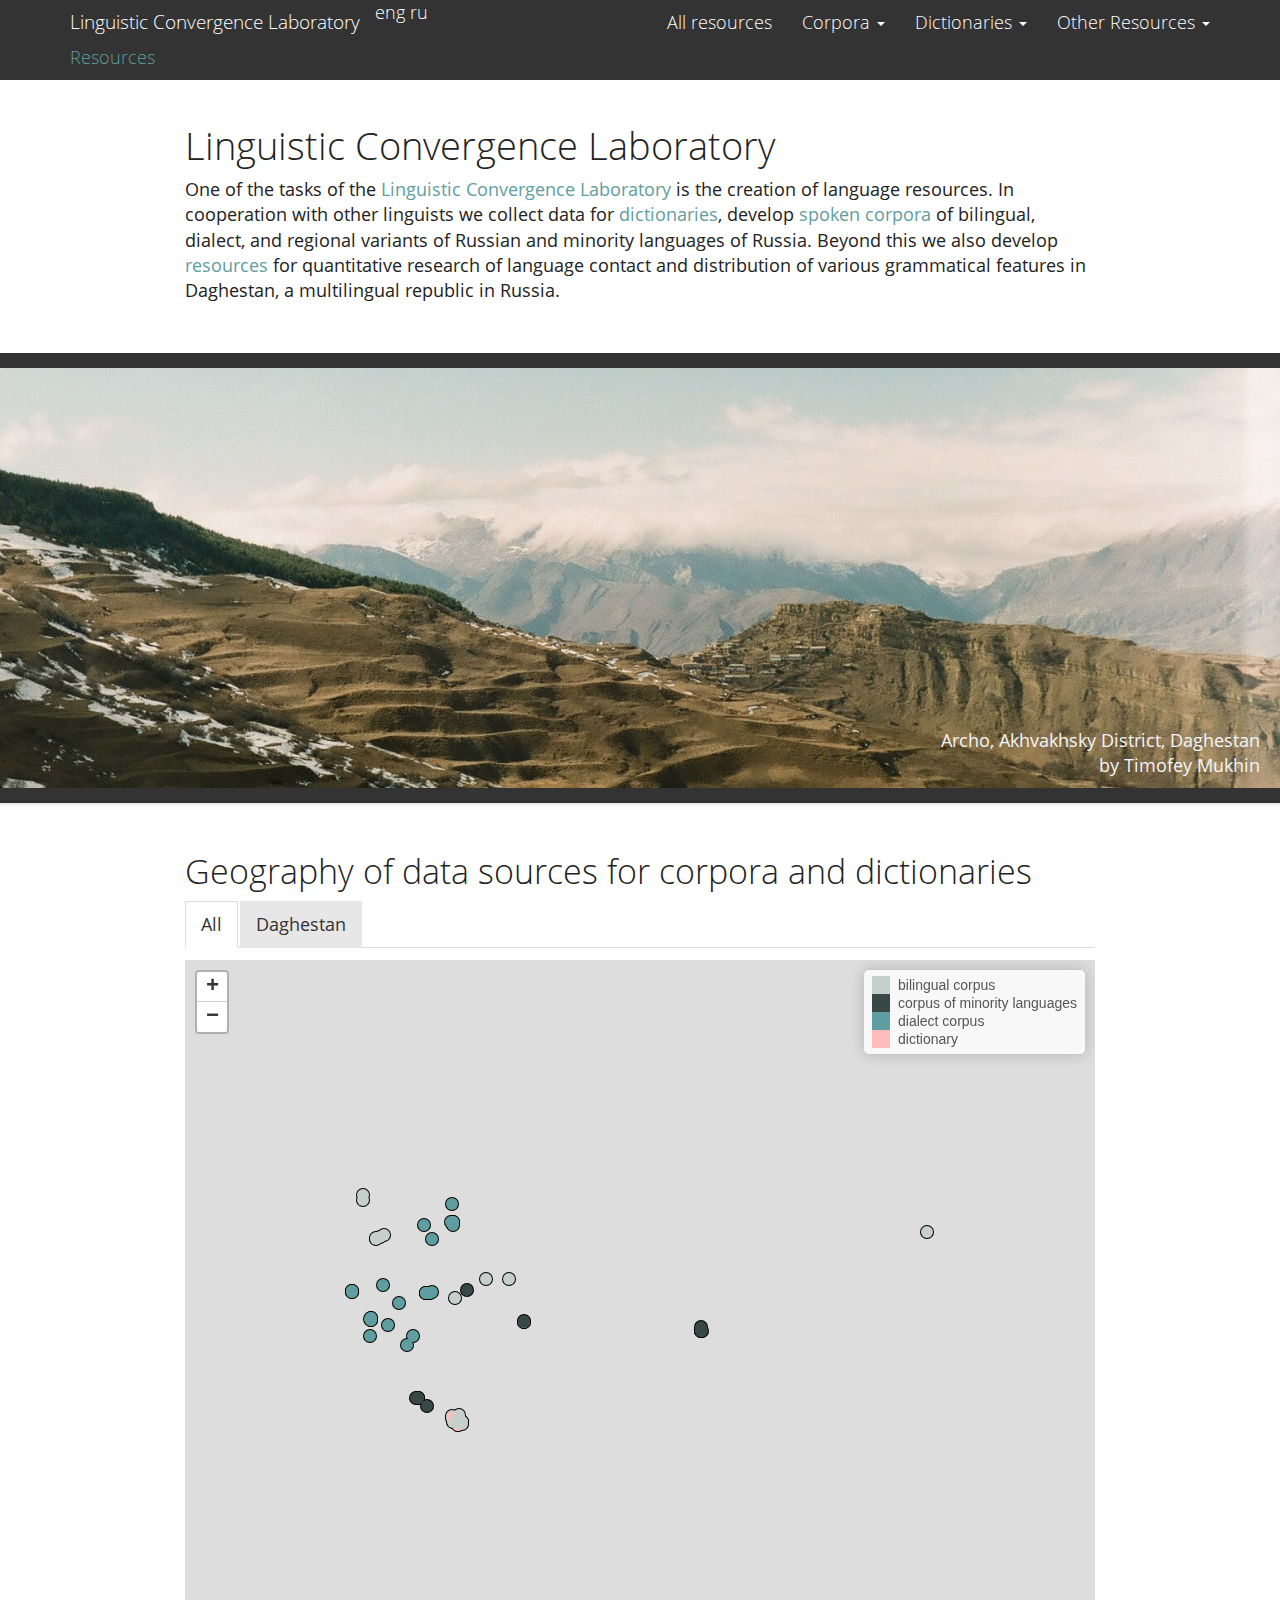
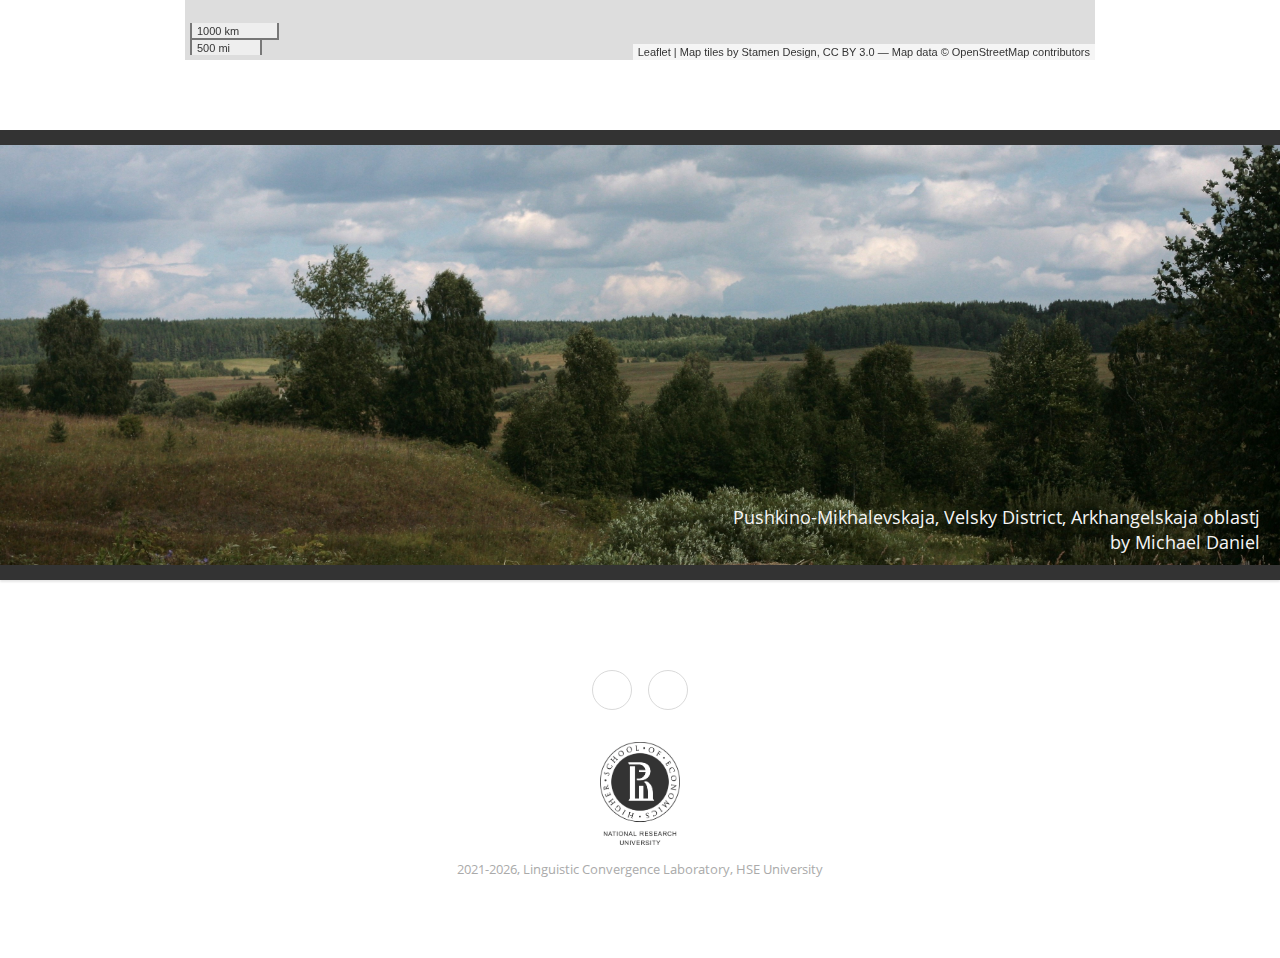
==== commit 39163c3f: "Keba link" ====
--- a/index.html
+++ b/index.html
@@ -305,6 +305,9 @@
           <a href="http://lingconlab.ru/khislavichi/">Khislavichi dialect</a>
         </li>
         <li>
+          <a href="http://lingconlab.ru/keba/">Keba dialect</a>
+        </li>
+        <li>
           <a href="http://lingconlab.ru/luzhnikovo">Luzhnikovo dialect</a>
         </li>
         <li>
@@ -454,7 +457,7 @@
 <div id="all" class="section level2">
 <h2>All</h2>
 <div id="htmlwidget-244aaddf2639520a3f5a" style="width:672px;height:480px;" class="leaflet html-widget"></div>
-<script type="application/json" data-for="htmlwidget-244aaddf2639520a3f5a">{"x":{"options":{"crs":{"crsClass":"L.CRS.EPSG3857","code":null,"proj4def":null,"projectedBounds":null,"options":{}},"zoomControl":true},"calls":[{"method":"addTiles","args":["Stamen.TonerLite",null,null,{"minZoom":0,"maxZoom":18,"tileSize":256,"subdomains":"abc","errorTileUrl":"","tms":false,"noWrap":false,"zoomOffset":0,"zoomReverse":false,"opacity":1,"zIndex":1,"detectRetina":false}]},{"method":"addProviderTiles","args":["Stamen.TonerLite",null,"Stamen.TonerLite",{"errorTileUrl":"","noWrap":false,"detectRetina":false}]},{"method":"addCircleMarkers","args":[[42.0667737913141,53.7377439427896,53.7275816330036,56.8175303936337,42.2787295960885,56.7941037490238,52.8118438478156,61.5840497029774,42.3670929471883,64.9636709620851,56.8132000251311,42.0239116208365,42.0244859122351,42.6354041927863,42.0207413383442,54.0310020318232,53.9973651792486,42.7326849271676,44.0461459817847,41.997634849241,45.047325634291,56.8121788258182,53.2158857420998,42.0700434215536,52.8455082905714,41.6166,41.6186,61.5288706079825,64.6256050950421,52.2971451922232,42.1731202031857,56.1580010871652,54.1255736470444,42.9783630890781,42.2528,42.2568,61.5011111551685,53.4392727240609,42.0752038246737,61.8854386188771,61.6998197462665,56.7716087858632,45.0640202992501,53.8246221431156,42.7814853152129,51.2501341810638,53.9797741389512,52.2960319548886,54.1331336744997,42.5610279346735,42.57056,42.57076,45.0536665194073,45.0768895052302,41.7516115516436,42.3434066080818,52.8139410490598,42.1525537527337,42.3497829967926,42.090877134908,58.0176303487814,42.2462440441286,62.0997772673689,42.205218594637,56.6316223876856,56.660748648431,56.6491470625369,56.6518927034026,56.6619268630899,56.6893558763497,56.7219958391981,56.6951005203014,58.0019777562738,57.4027634139348,55.7244642662795,56.9578188052796,62.6816695210031,62.9422093908765,62.9391563369877,62.9445567428191,62.6623687611176],[46.8686891234647,58.8417521398863,58.8426018649561,28.6875859088631,47.2311766742319,28.6841240628176,89.9874281348034,32.8425986617033,47.2450750893441,30.5597267894316,28.6823936395506,48.062863063121,47.9654743412296,47.2237373834487,48.0088832632428,31.898147668221,32.0073663363946,46.3217620718405,41.7812629017135,47.5843546506572,40.1804089995317,28.6973234956895,90.0474287407635,46.8612518446103,90.1071715824232,47.2647,47.2667,32.8290234921356,30.599377753857,39.3490966512283,47.7944906228771,46.7607042341594,32.0021865845453,47.4828249266475,47.0472,47.0512,42.656956040085,34.9267088496418,46.4117938699763,34.3590797360788,33.6219219200116,28.6706934313375,40.1760035538134,58.8864748097082,46.3174227964206,38.3774542925194,31.9937206687928,31.7879477629945,32.0140353069345,46.3016299250685,46.37278,46.37298,39.9459325397445,40.1862685927333,47.9289477688109,47.3297527348424,90.0421183092167,47.669665630058,47.3027470388149,46.917931536218,52.1504272351055,47.0005311482544,129.728479425133,47.8278686163628,42.2347652062606,42.4244838814762,41.8360782417641,41.7038957847617,41.7358457860172,41.6998952997355,42.6316559592833,41.6388958616272,56.2322823258891,34.1325446188435,36.8359550846001,48.7802817871615,46.4936074118857,46.1321514915384,46.4267476275263,46.3750392790236,41.3582859926678],6.6,null,["","","","","","","","","","","","","","","","","","","","","","","","","","","","","","","","","","","","","","","","","","","","","","","","","","","","","","","","","","","","","","","","","","","","","","","","","","","","","","","","",""],{"interactive":true,"className":"","stroke":false,"color":"black","weight":5,"opacity":0.5,"fill":true,"fillColor":"black","fillOpacity":1},null,null,["<a href='https://glottolog.org/resource/languoid/id/russ1263' target='_blank'>Russian<\/a><br><b>Place name:<\/b> Archib <br> <b>Project:<\/b> <a target=\"_blank\" href=\" http://parasolcorpus.org/dagrus/ \"> Corpus of Russian spoken in Daghestan","<a href='https://glottolog.org/resource/languoid/id/russ1263' target='_blank'>Russian<\/a><br><b>Place name:<\/b> Baimovo <br> <b>Project:<\/b> <a target=\"_blank\" href=\" http://lingconlab.ru/BashkirRus/ \"> Corpus of Russian spoken in Bashkortostan","<a href='https://glottolog.org/resource/languoid/id/bash1264' target='_blank'>Bashkir<\/a><br><b>Place name:<\/b> Baimovo <br> <b>Project:<\/b> <a target=\"_blank\" href=\" http://lingconlab.ru/spoken_bashkir/ \"> Spoken corpus of Bashkir","<a href='https://glottolog.org/resource/languoid/id/russ1263' target='_blank'>Russian<\/a><br><b>Place name:<\/b> Balashi <br> <b>Project:<\/b> <a target=\"_blank\" href=\" http://lingconlab.ru/opochka \"> Corpus of Opochetsky dialects","<a href='https://glottolog.org/resource/languoid/id/russ1263' target='_blank'>Russian<\/a><br><b>Place name:<\/b> Balkhar <br> <b>Project:<\/b> <a target=\"_blank\" href=\" http://parasolcorpus.org/dagrus/ \"> Corpus of Russian spoken in Daghestan","<a href='https://glottolog.org/resource/languoid/id/russ1263' target='_blank'>Russian<\/a><br><b>Place name:<\/b> Barabany <br> <b>Project:<\/b> <a target=\"_blank\" href=\" http://lingconlab.ru/opochka \"> Corpus of Opochetsky dialects","<a href='https://glottolog.org/resource/languoid/id/khak1248' target='_blank'>Khakas<\/a><br><b>Place name:<\/b> Butrachty <br> <b>Project:<\/b> <a target=\"_blank\" href=\" http://lingconlab.ru/spoken_khakas/ \"> Spoken corpus of Khakas","<a href='https://glottolog.org/resource/languoid/id/russ1263' target='_blank'>Russian<\/a><br><b>Place name:<\/b> Vedlozero <br> <b>Project:<\/b> <a target=\"_blank\" href=\" http://lingconlab.ru/karelrus/ \"> Corpus of Karelian Russian","<a href='https://glottolog.org/resource/languoid/id/russ1263' target='_blank'>Russian<\/a><br><b>Place name:<\/b> Verkhniye Ubeki <br> <b>Project:<\/b> <a target=\"_blank\" href=\" http://parasolcorpus.org/dagrus/ \"> Corpus of Russian spoken in Daghestan","<a href='https://glottolog.org/resource/languoid/id/russ1263' target='_blank'>Russian<\/a><br><b>Place name:<\/b> Voknavolok <br> <b>Project:<\/b> <a target=\"_blank\" href=\" http://lingconlab.ru/karelrus/ \"> Corpus of Karelian Russian","<a href='https://glottolog.org/resource/languoid/id/russ1263' target='_blank'>Russian<\/a><br><b>Place name:<\/b> Glazanovo <br> <b>Project:<\/b> <a target=\"_blank\" href=\" http://lingconlab.ru/opochka \"> Corpus of Opochetsky dialects","<a href='https://glottolog.org/resource/languoid/id/russ1263' target='_blank'>Russian<\/a><br><b>Place name:<\/b> Darwag <br> <b>Project:<\/b> <a target=\"_blank\" href=\" http://parasolcorpus.org/dagrus/ \"> Corpus of Russian spoken in Daghestan","<a href='https://glottolog.org/resource/languoid/id/russ1263' target='_blank'>Russian<\/a><br><b>Place name:<\/b> Dubek <br> <b>Project:<\/b> <a target=\"_blank\" href=\" http://parasolcorpus.org/dagrus/ \"> Corpus of Russian spoken in Daghestan","<a href='https://glottolog.org/resource/languoid/id/russ1263' target='_blank'>Russian<\/a><br><b>Place name:<\/b> Durangi <br> <b>Project:<\/b> <a target=\"_blank\" href=\" http://parasolcorpus.org/dagrus/ \"> Corpus of Russian spoken in Daghestan","<a href='https://glottolog.org/resource/languoid/id/russ1263' target='_blank'>Russian<\/a><br><b>Place name:<\/b> Yersi <br> <b>Project:<\/b> <a target=\"_blank\" href=\" http://parasolcorpus.org/dagrus/ \"> Corpus of Russian spoken in Daghestan","<a href='https://glottolog.org/resource/languoid/id/russ1263' target='_blank'>Russian<\/a><br><b>Place name:<\/b> Zhanvil <br> <b>Project:<\/b> <a target=\"_blank\" href=\" http://lingconlab.ru/khislavichi/ \"> Corpus of the Russian dialect spoken in Khislavichi district","<a href='https://glottolog.org/resource/languoid/id/russ1263' target='_blank'>Russian<\/a><br><b>Place name:<\/b> Zhygalki <br> <b>Project:<\/b> <a target=\"_blank\" href=\" http://lingconlab.ru/khislavichi/ \"> Corpus of the Russian dialect spoken in Khislavichi district","<a href='https://glottolog.org/resource/languoid/id/russ1263' target='_blank'>Russian<\/a><br><b>Place name:<\/b> Zilo <br> <b>Project:<\/b> <a target=\"_blank\" href=\" http://parasolcorpus.org/dagrus/ \"> Corpus of Russian spoken in Daghestan","<a href='https://glottolog.org/resource/languoid/id/abaz1241' target='_blank'>Abaza<\/a><br><b>Place name:<\/b> Inzhich-Chukun <br> <b>Project:<\/b> <a target=\"_blank\" href=\" http://lingconlab.ru/spoken_abaza/ \"> Spoken corpus of Abaza","<a href='https://glottolog.org/resource/languoid/id/russ1263' target='_blank'>Russian<\/a><br><b>Place name:<\/b> Itsari <br> <b>Project:<\/b> <a target=\"_blank\" href=\" http://parasolcorpus.org/dagrus/ \"> Corpus of Russian spoken in Daghestan","<a href='https://glottolog.org/resource/languoid/id/adyg1241' target='_blank'>Adyghe<\/a><br><b>Place name:<\/b> Kabekhabl <br> <b>Project:<\/b> <a target=\"_blank\" href=\" http://lingconlab.ru/spoken_adyghe/ \"> Spoken corpus of Adyghe","<a href='https://glottolog.org/resource/languoid/id/russ1263' target='_blank'>Russian<\/a><br><b>Place name:<\/b> Kadnikovo <br> <b>Project:<\/b> <a target=\"_blank\" href=\" http://lingconlab.ru/opochka \"> Corpus of Opochetsky dialects","<a href='https://glottolog.org/resource/languoid/id/khak1248' target='_blank'>Khakas<\/a><br><b>Place name:<\/b> Kazanovka <br> <b>Project:<\/b> <a target=\"_blank\" href=\" http://lingconlab.ru/spoken_khakas/ \"> Spoken corpus of Khakas","<a href='https://glottolog.org/resource/languoid/id/russ1263' target='_blank'>Russian<\/a><br><b>Place name:<\/b> Kalib <br> <b>Project:<\/b> <a target=\"_blank\" href=\" http://parasolcorpus.org/dagrus/ \"> Corpus of Russian spoken in Daghestan","<a href='https://glottolog.org/resource/languoid/id/khak1248' target='_blank'>Khakas<\/a><br><b>Place name:<\/b> Karagay <br> <b>Project:<\/b> <a target=\"_blank\" href=\" http://lingconlab.ru/spoken_khakas/ \"> Spoken corpus of Khakas","<a href='https://glottolog.org/resource/languoid/id/russ1263' target='_blank'>Russian<\/a><br><b>Place name:<\/b> Kina <br> <b>Project:<\/b> <a target=\"_blank\" href=\" http://parasolcorpus.org/dagrus/ \"> Corpus of Russian spoken in Daghestan","<a href='https://glottolog.org/resource/languoid/id/rutu1240' target='_blank'>Rutul<\/a><br><b>Place name:<\/b> Kina <br> <b>Project:<\/b> <a target=\"_blank\" href=\" https://linghub.ru/rutuldict/ \"> Dictionary of the Rutul language","<a href='https://glottolog.org/resource/languoid/id/russ1263' target='_blank'>Russian<\/a><br><b>Place name:<\/b> Kinerma <br> <b>Project:<\/b> <a target=\"_blank\" href=\" http://lingconlab.ru/karelrus/ \"> Corpus of Karelian Russian","<a href='https://glottolog.org/resource/languoid/id/russ1263' target='_blank'>Russian<\/a><br><b>Place name:<\/b> Kostomuksha <br> <b>Project:<\/b> <a target=\"_blank\" href=\" http://lingconlab.ru/karelrus/ \"> Corpus of Karelian Russian","<a href='https://glottolog.org/resource/languoid/id/russ1263' target='_blank'>Russian<\/a><br><b>Place name:<\/b> Malinino <br> <b>Project:<\/b> <a target=\"_blank\" href=\" http://lingconlab.ru/malinino/ \"> Corpus of the Russian dialect spoken in the village Malinino","<a href='https://glottolog.org/resource/languoid/id/russ1263' target='_blank'>Russian<\/a><br><b>Place name:<\/b> Mallakent <br> <b>Project:<\/b> <a target=\"_blank\" href=\" http://parasolcorpus.org/dagrus/ \"> Corpus of Russian spoken in Daghestan","<a href='https://glottolog.org/resource/languoid/id/russ1263' target='_blank'>Russian<\/a><br><b>Place name:<\/b> Maloye Karachkino <br> <b>Project:<\/b> <a target=\"_blank\" href=\" http://lingconlab.ru/ChuvashRus/ \"> Corpus of Russian spoken in Chuvashia","<a href='https://glottolog.org/resource/languoid/id/russ1263' target='_blank'>Russian<\/a><br><b>Place name:<\/b> Malye Khutora <br> <b>Project:<\/b> <a target=\"_blank\" href=\" http://lingconlab.ru/khislavichi/ \"> Corpus of the Russian dialect spoken in Khislavichi district","<a href='https://glottolog.org/resource/languoid/id/russ1263' target='_blank'>Russian<\/a><br><b>Place name:<\/b> Makhachkala <br> <b>Project:<\/b> <a target=\"_blank\" href=\" http://parasolcorpus.org/dagrus/ \"> Corpus of Russian spoken in Daghestan","<a href='https://glottolog.org/resource/languoid/id/russ1263' target='_blank'>Russian<\/a><br><b>Place name:<\/b> Megeb <br> <b>Project:<\/b> <a target=\"_blank\" href=\" http://parasolcorpus.org/dagrus/ \"> Corpus of Russian spoken in Daghestan","<a href='https://glottolog.org/resource/languoid/id/mege1234' target='_blank'>Megeb<\/a><br><b>Place name:<\/b> Megeb <br> <b>Project:<\/b> <a target=\"_blank\" href=\" http://lingconlab.ru/MehwebDict/ \"> Dictionary of the Mehweb language","<a href='https://glottolog.org/resource/languoid/id/russ1263' target='_blank'>Russian<\/a><br><b>Place name:<\/b> Mikhalevskaya <br> <b>Project:<\/b> <a target=\"_blank\" href=\" http://www.parasolcorpus.org/Pushkino/login.php \"> Ustja River Basin Corpus","<a href='https://glottolog.org/resource/languoid/id/russ1263' target='_blank'>Russian<\/a><br><b>Place name:<\/b> Nekhochi <br> <b>Project:<\/b> <a target=\"_blank\" href=\" http://lingconlab.ru/nekhochi/ \"> Corpus of the Russian dialect spoken in Nekhochi","<a href='https://glottolog.org/resource/languoid/id/russ1263' target='_blank'>Russian<\/a><br><b>Place name:<\/b> Nikar <br> <b>Project:<\/b> <a target=\"_blank\" href=\" http://parasolcorpus.org/dagrus/ \"> Corpus of Russian spoken in Daghestan","<a href='https://glottolog.org/resource/languoid/id/russ1263' target='_blank'>Russian<\/a><br><b>Place name:<\/b> Petrozavodsk <br> <b>Project:<\/b> <a target=\"_blank\" href=\" http://lingconlab.ru/karelrus/ \"> Corpus of Karelian Russian","<a href='https://glottolog.org/resource/languoid/id/russ1263' target='_blank'>Russian<\/a><br><b>Place name:<\/b> Pryazha <br> <b>Project:<\/b> <a target=\"_blank\" href=\" http://lingconlab.ru/karelrus/ \"> Corpus of Karelian Russian","<a href='https://glottolog.org/resource/languoid/id/russ1263' target='_blank'>Russian<\/a><br><b>Place name:<\/b> Purshevo <br> <b>Project:<\/b> <a target=\"_blank\" href=\" http://lingconlab.ru/opochka \"> Corpus of Opochetsky dialects","<a href='https://glottolog.org/resource/languoid/id/adyg1241' target='_blank'>Adyghe<\/a><br><b>Place name:<\/b> Pshicho <br> <b>Project:<\/b> <a target=\"_blank\" href=\" http://lingconlab.ru/spoken_adyghe/ \"> Spoken corpus of Adyghe","<a href='https://glottolog.org/resource/languoid/id/bash1264' target='_blank'>Bashkir<\/a><br><b>Place name:<\/b> Rakhmetovo <br> <b>Project:<\/b> <a target=\"_blank\" href=\" http://lingconlab.ru/spoken_bashkir/ \"> Spoken corpus of Bashkir","<a href='https://glottolog.org/resource/languoid/id/russ1263' target='_blank'>Russian<\/a><br><b>Place name:<\/b> Rikvani <br> <b>Project:<\/b> <a target=\"_blank\" href=\" http://parasolcorpus.org/dagrus/ \"> Corpus of Russian spoken in Daghestan","<a href='https://glottolog.org/resource/languoid/id/russ1263' target='_blank'>Russian<\/a><br><b>Place name:<\/b> Rogovatoye <br> <b>Project:<\/b> <a target=\"_blank\" href=\" http://lingconlab.ru/rogovatka/ \"> Corpus of Rogovatka dialect","<a href='https://glottolog.org/resource/languoid/id/russ1263' target='_blank'>Russian<\/a><br><b>Place name:<\/b> Soino <br> <b>Project:<\/b> <a target=\"_blank\" href=\" http://lingconlab.ru/khislavichi/ \"> Corpus of the Russian dialect spoken in Khislavichi district","<a href='https://glottolog.org/resource/languoid/id/russ1263' target='_blank'>Russian<\/a><br><b>Place name:<\/b> Spiridonova Buda <br> <b>Project:<\/b> <a target=\"_blank\" href=\" http://lingconlab.ru/SpiridonovaBuda/ \"> Corpus of Spiridonova Buda dialect","<a href='https://glottolog.org/resource/languoid/id/russ1263' target='_blank'>Russian<\/a><br><b>Place name:<\/b> Stajki <br> <b>Project:<\/b> <a target=\"_blank\" href=\" http://lingconlab.ru/khislavichi/ \"> Corpus of the Russian dialect spoken in Khislavichi district","<a href='https://glottolog.org/resource/languoid/id/russ1263' target='_blank'>Russian<\/a><br><b>Place name:<\/b> Tlibisho <br> <b>Project:<\/b> <a target=\"_blank\" href=\" http://parasolcorpus.org/dagrus/ \"> Corpus of Russian spoken in Daghestan","<a href='https://glottolog.org/resource/languoid/id/russ1263' target='_blank'>Russian<\/a><br><b>Place name:<\/b> Tukita <br> <b>Project:<\/b> <a target=\"_blank\" href=\" http://parasolcorpus.org/dagrus/ \"> Corpus of Russian spoken in Daghestan","<a href='https://glottolog.org/resource/languoid/id/kara1474' target='_blank'>Karata<\/a><br><b>Place name:<\/b> Tukita <br> <b>Project:<\/b> <a target=\"_blank\" href=\" http://lingconlab.ru/TukitaDict/ \"> Dictionary of the Tukita language","<a href='https://glottolog.org/resource/languoid/id/kaba1278' target='_blank'>Kabardian<\/a><br><b>Place name:<\/b> Ulyap <br> <b>Project:<\/b> <a target=\"_blank\" href=\" http://lingconlab.ru/spoken_besleney/ \"> Spoken Corpus of the Besleney Dialect of East Circassian","<a href='https://glottolog.org/resource/languoid/id/adyg1241' target='_blank'>Adyghe<\/a><br><b>Place name:<\/b> Khatazhukay <br> <b>Project:<\/b> <a target=\"_blank\" href=\" http://lingconlab.ru/spoken_adyghe/ \"> Spoken corpus of Adyghe","<a href='https://glottolog.org/resource/languoid/id/russ1263' target='_blank'>Russian<\/a><br><b>Place name:<\/b> Khiv <br> <b>Project:<\/b> <a target=\"_blank\" href=\" http://parasolcorpus.org/dagrus/ \"> Corpus of Russian spoken in Daghestan","<a href='https://glottolog.org/resource/languoid/id/russ1263' target='_blank'>Russian<\/a><br><b>Place name:<\/b> Cukhta <br> <b>Project:<\/b> <a target=\"_blank\" href=\" http://parasolcorpus.org/dagrus/ \"> Corpus of Russian spoken in Daghestan","<a href='https://glottolog.org/resource/languoid/id/khak1248' target='_blank'>Khakas<\/a><br><b>Place name:<\/b> Chylany <br> <b>Project:<\/b> <a target=\"_blank\" href=\" http://lingconlab.ru/spoken_khakas/ \"> Spoken corpus of Khakas","<a href='https://glottolog.org/resource/languoid/id/russ1263' target='_blank'>Russian<\/a><br><b>Place name:<\/b> Chishili <br> <b>Project:<\/b> <a target=\"_blank\" href=\" http://parasolcorpus.org/dagrus/ \"> Corpus of Russian spoken in Daghestan","<a href='https://glottolog.org/resource/languoid/id/russ1263' target='_blank'>Russian<\/a><br><b>Place name:<\/b> Chuni <br> <b>Project:<\/b> <a target=\"_blank\" href=\" http://parasolcorpus.org/dagrus/ \"> Corpus of Russian spoken in Daghestan","<a href='https://glottolog.org/resource/languoid/id/russ1263' target='_blank'>Russian<\/a><br><b>Place name:<\/b> Shalib <br> <b>Project:<\/b> <a target=\"_blank\" href=\" http://parasolcorpus.org/dagrus/ \"> Corpus of Russian spoken in Daghestan","<a href='https://glottolog.org/resource/languoid/id/russ1263' target='_blank'>Russian<\/a><br><b>Place name:<\/b> Shamardan <br> <b>Project:<\/b> <a target=\"_blank\" href=\" http://lingconlab.ru/BesermanRus/ \"> Corpus of Russian spoken by the Besermans","<a href='https://glottolog.org/resource/languoid/id/russ1263' target='_blank'>Russian<\/a><br><b>Place name:<\/b> Shangoda <br> <b>Project:<\/b> <a target=\"_blank\" href=\" http://parasolcorpus.org/dagrus/ \"> Corpus of Russian spoken in Daghestan","<a href='https://glottolog.org/resource/languoid/id/russ1263' target='_blank'>Russian<\/a><br><b>Place name:<\/b> Yakutsk <br> <b>Project:<\/b> <a target=\"_blank\" href=\" http://lingconlab.ru/cs_yakut/ \"> Yakut-Russian Code-Switching Corpus","<a href='https://glottolog.org/resource/languoid/id/russ1263' target='_blank'>Russian<\/a><br><b>Place name:<\/b> Yangikent <br> <b>Project:<\/b> <a target=\"_blank\" href=\" http://parasolcorpus.org/dagrus/ \"> Corpus of Russian spoken in Daghestan","<a href='https://glottolog.org/resource/languoid/id/russ1263' target='_blank'>Russian<\/a><br><b>Place name:<\/b> Mugreevo-Nikolskoe <br> <b>Project:<\/b> <a target=\"_blank\" href=\" http://lingconlab.ru/lukhteza/ \"> Corpus of Lukh and Teza river basins dialects","<a href='https://glottolog.org/resource/languoid/id/russ1263' target='_blank'>Russian<\/a><br><b>Place name:<\/b> Nizhnij Landekh <br> <b>Project:<\/b> <a target=\"_blank\" href=\" http://lingconlab.ru/lukhteza/ \"> Corpus of Lukh and Teza river basins dialects","<a href='https://glottolog.org/resource/languoid/id/russ1263' target='_blank'>Russian<\/a><br><b>Place name:<\/b> Preobrazhenskoe <br> <b>Project:<\/b> <a target=\"_blank\" href=\" http://lingconlab.ru/lukhteza/ \"> Corpus of Lukh and Teza river basins dialects","<a href='https://glottolog.org/resource/languoid/id/russ1263' target='_blank'>Russian<\/a><br><b>Place name:<\/b> Hotiml <br> <b>Project:<\/b> <a target=\"_blank\" href=\" http://lingconlab.ru/lukhteza/ \"> Corpus of Lukh and Teza river basins dialects","<a href='https://glottolog.org/resource/languoid/id/russ1263' target='_blank'>Russian<\/a><br><b>Place name:<\/b> Domnino <br> <b>Project:<\/b> <a target=\"_blank\" href=\" http://lingconlab.ru/lukhteza/ \"> Corpus of Lukh and Teza river basins dialects","<a href='https://glottolog.org/resource/languoid/id/russ1263' target='_blank'>Russian<\/a><br><b>Place name:<\/b> Ryapolovo <br> <b>Project:<\/b> <a target=\"_blank\" href=\" http://lingconlab.ru/lukhteza/ \"> Corpus of Lukh and Teza river basins dialects","<a href='https://glottolog.org/resource/languoid/id/russ1263' target='_blank'>Russian<\/a><br><b>Place name:<\/b> Pogorelka <br> <b>Project:<\/b> <a target=\"_blank\" href=\" http://lingconlab.ru/lukhteza/ \"> Corpus of Lukh and Teza river basins dialects","<a href='https://glottolog.org/resource/languoid/id/russ1263' target='_blank'>Russian<\/a><br><b>Place name:<\/b> Volokobino <br> <b>Project:<\/b> <a target=\"_blank\" href=\" http://lingconlab.ru/lukhteza/ \"> Corpus of Lukh and Teza river basins dialects","<a href='https://glottolog.org/resource/languoid/id/russ1263' target='_blank'>Russian<\/a><br><b>Place name:<\/b> Perm <br> <b>Project:<\/b> <a target=\"_blank\" href=\" http://lingconlab.ru/romarus \"> Romani Russian Corpus","<a href='https://glottolog.org/resource/languoid/id/russ1263' target='_blank'>Russian<\/a><br><b>Place name:<\/b> Luzhnikovo <br> <b>Project:<\/b> <a target=\"_blank\" href=\" http://lingconlab.ru/luzhnikovo \"> Luzhnikovo Corpus","<a href='https://glottolog.org/resource/languoid/id/russ1263' target='_blank'>Russian<\/a><br><b>Place name:<\/b> Zvenigorod <br> <b>Project:<\/b> <a target=\"_blank\" href=\" http://lingconlab.ru/zvenigorod/ \"> Corpus of Russian spoken in Zvenigorod","<a href='https://glottolog.org/resource/languoid/id/east2328' target='_blank'>Eastern Mari<\/a><br><b>Place name:<\/b> Staryj Torjal <br> <b>Project:<\/b> <a target=\"_blank\" href=\" http://lingconlab.ru/spoken_meadow_mari/ \"> Spoken corpus of Meadow Mari","<a href='https://glottolog.org/resource/languoid/id/russ1263' target='_blank'>Russian<\/a><br><b>Place name:<\/b> Vadyuga <br> <b>Project:<\/b> <a target=\"_blank\" href=\" http://lingconlab.ru/vaduga/ \"> Upper Pinega and Vyya Corpus","<a href='https://glottolog.org/resource/languoid/id/russ1263' target='_blank'>Russian<\/a><br><b>Place name:<\/b> Tineva <br> <b>Project:<\/b> <a target=\"_blank\" href=\" http://lingconlab.ru/vaduga/ \"> Upper Pinega and Vyya Corpus","<a href='https://glottolog.org/resource/languoid/id/russ1263' target='_blank'>Russian<\/a><br><b>Place name:<\/b> Zaytsevo <br> <b>Project:<\/b> <a target=\"_blank\" href=\" http://lingconlab.ru/vaduga/ \"> Upper Pinega and Vyya Corpus","<a href='https://glottolog.org/resource/languoid/id/russ1263' target='_blank'>Russian<\/a><br><b>Place name:<\/b> Podolskaya <br> <b>Project:<\/b> <a target=\"_blank\" href=\" http://lingconlab.ru/vaduga/ \"> Upper Pinega and Vyya Corpus","<a href='https://glottolog.org/resource/languoid/id/russ1263' target='_blank'>Russian<\/a><br><b>Place name:<\/b> Niz <br> <b>Project:<\/b> <a target=\"_blank\" href=\" http://lingconlab.ru/tserkovnoe \"> Corpus of the Russian dialect spoken in Tserkovnoe"],null,null,{"interactive":false,"permanent":false,"direction":"auto","opacity":1,"offset":[0,0],"textsize":"10px","textOnly":false,"className":"","sticky":true},null]},{"method":"addCircleMarkers","args":[[42.0667737913141,53.7377439427896,53.7275816330036,56.8175303936337,42.2787295960885,56.7941037490238,52.8118438478156,61.5840497029774,42.3670929471883,64.9636709620851,56.8132000251311,42.0239116208365,42.0244859122351,42.6354041927863,42.0207413383442,54.0310020318232,53.9973651792486,42.7326849271676,44.0461459817847,41.997634849241,45.047325634291,56.8121788258182,53.2158857420998,42.0700434215536,52.8455082905714,41.6166,41.6186,61.5288706079825,64.6256050950421,52.2971451922232,42.1731202031857,56.1580010871652,54.1255736470444,42.9783630890781,42.2528,42.2568,61.5011111551685,53.4392727240609,42.0752038246737,61.8854386188771,61.6998197462665,56.7716087858632,45.0640202992501,53.8246221431156,42.7814853152129,51.2501341810638,53.9797741389512,52.2960319548886,54.1331336744997,42.5610279346735,42.57056,42.57076,45.0536665194073,45.0768895052302,41.7516115516436,42.3434066080818,52.8139410490598,42.1525537527337,42.3497829967926,42.090877134908,58.0176303487814,42.2462440441286,62.0997772673689,42.205218594637,56.6316223876856,56.660748648431,56.6491470625369,56.6518927034026,56.6619268630899,56.6893558763497,56.7219958391981,56.6951005203014,58.0019777562738,57.4027634139348,55.7244642662795,56.9578188052796,62.6816695210031,62.9422093908765,62.9391563369877,62.9445567428191,62.6623687611176],[46.8686891234647,58.8417521398863,58.8426018649561,28.6875859088631,47.2311766742319,28.6841240628176,89.9874281348034,32.8425986617033,47.2450750893441,30.5597267894316,28.6823936395506,48.062863063121,47.9654743412296,47.2237373834487,48.0088832632428,31.898147668221,32.0073663363946,46.3217620718405,41.7812629017135,47.5843546506572,40.1804089995317,28.6973234956895,90.0474287407635,46.8612518446103,90.1071715824232,47.2647,47.2667,32.8290234921356,30.599377753857,39.3490966512283,47.7944906228771,46.7607042341594,32.0021865845453,47.4828249266475,47.0472,47.0512,42.656956040085,34.9267088496418,46.4117938699763,34.3590797360788,33.6219219200116,28.6706934313375,40.1760035538134,58.8864748097082,46.3174227964206,38.3774542925194,31.9937206687928,31.7879477629945,32.0140353069345,46.3016299250685,46.37278,46.37298,39.9459325397445,40.1862685927333,47.9289477688109,47.3297527348424,90.0421183092167,47.669665630058,47.3027470388149,46.917931536218,52.1504272351055,47.0005311482544,129.728479425133,47.8278686163628,42.2347652062606,42.4244838814762,41.8360782417641,41.7038957847617,41.7358457860172,41.6998952997355,42.6316559592833,41.6388958616272,56.2322823258891,34.1325446188435,36.8359550846001,48.7802817871615,46.4936074118857,46.1321514915384,46.4267476275263,46.3750392790236,41.3582859926678],6,null,["","","","","","","","","","","","","","","","","","","","","","","","","","","","","","","","","","","","","","","","","","","","","","","","","","","","","","","","","","","","","","","","","","","","","","","","","","","","","","","","",""],{"interactive":true,"className":"","stroke":false,"color":["#C5D0CC","#C5D0CC","#5F9EA0","#384845","#C5D0CC","#384845","#5F9EA0","#C5D0CC","#C5D0CC","#C5D0CC","#384845","#C5D0CC","#C5D0CC","#C5D0CC","#C5D0CC","#384845","#384845","#C5D0CC","#5F9EA0","#C5D0CC","#5F9EA0","#384845","#5F9EA0","#C5D0CC","#5F9EA0","#C5D0CC","#FFBCBC","#C5D0CC","#C5D0CC","#384845","#C5D0CC","#C5D0CC","#384845","#C5D0CC","#C5D0CC","#FFBCBC","#384845","#384845","#C5D0CC","#C5D0CC","#C5D0CC","#384845","#5F9EA0","#5F9EA0","#C5D0CC","#384845","#384845","#384845","#384845","#C5D0CC","#C5D0CC","#FFBCBC","#5F9EA0","#5F9EA0","#C5D0CC","#C5D0CC","#5F9EA0","#C5D0CC","#C5D0CC","#C5D0CC","#C5D0CC","#C5D0CC","#C5D0CC","#C5D0CC","#384845","#384845","#384845","#384845","#384845","#384845","#384845","#384845","#C5D0CC","#384845","#384845","#5F9EA0","#384845","#384845","#384845","#384845","#384845"],"weight":5,"opacity":0.5,"fill":true,"fillColor":["#C5D0CC","#C5D0CC","#5F9EA0","#384845","#C5D0CC","#384845","#5F9EA0","#C5D0CC","#C5D0CC","#C5D0CC","#384845","#C5D0CC","#C5D0CC","#C5D0CC","#C5D0CC","#384845","#384845","#C5D0CC","#5F9EA0","#C5D0CC","#5F9EA0","#384845","#5F9EA0","#C5D0CC","#5F9EA0","#C5D0CC","#FFBCBC","#C5D0CC","#C5D0CC","#384845","#C5D0CC","#C5D0CC","#384845","#C5D0CC","#C5D0CC","#FFBCBC","#384845","#384845","#C5D0CC","#C5D0CC","#C5D0CC","#384845","#5F9EA0","#5F9EA0","#C5D0CC","#384845","#384845","#384845","#384845","#C5D0CC","#C5D0CC","#FFBCBC","#5F9EA0","#5F9EA0","#C5D0CC","#C5D0CC","#5F9EA0","#C5D0CC","#C5D0CC","#C5D0CC","#C5D0CC","#C5D0CC","#C5D0CC","#C5D0CC","#384845","#384845","#384845","#384845","#384845","#384845","#384845","#384845","#C5D0CC","#384845","#384845","#5F9EA0","#384845","#384845","#384845","#384845","#384845"],"fillOpacity":1},null,null,["<a href='https://glottolog.org/resource/languoid/id/russ1263' target='_blank'>Russian<\/a><br><b>Place name:<\/b> Archib <br> <b>Project:<\/b> <a target=\"_blank\" href=\" http://parasolcorpus.org/dagrus/ \"> Corpus of Russian spoken in Daghestan","<a href='https://glottolog.org/resource/languoid/id/russ1263' target='_blank'>Russian<\/a><br><b>Place name:<\/b> Baimovo <br> <b>Project:<\/b> <a target=\"_blank\" href=\" http://lingconlab.ru/BashkirRus/ \"> Corpus of Russian spoken in Bashkortostan","<a href='https://glottolog.org/resource/languoid/id/bash1264' target='_blank'>Bashkir<\/a><br><b>Place name:<\/b> Baimovo <br> <b>Project:<\/b> <a target=\"_blank\" href=\" http://lingconlab.ru/spoken_bashkir/ \"> Spoken corpus of Bashkir","<a href='https://glottolog.org/resource/languoid/id/russ1263' target='_blank'>Russian<\/a><br><b>Place name:<\/b> Balashi <br> <b>Project:<\/b> <a target=\"_blank\" href=\" http://lingconlab.ru/opochka \"> Corpus of Opochetsky dialects","<a href='https://glottolog.org/resource/languoid/id/russ1263' target='_blank'>Russian<\/a><br><b>Place name:<\/b> Balkhar <br> <b>Project:<\/b> <a target=\"_blank\" href=\" http://parasolcorpus.org/dagrus/ \"> Corpus of Russian spoken in Daghestan","<a href='https://glottolog.org/resource/languoid/id/russ1263' target='_blank'>Russian<\/a><br><b>Place name:<\/b> Barabany <br> <b>Project:<\/b> <a target=\"_blank\" href=\" http://lingconlab.ru/opochka \"> Corpus of Opochetsky dialects","<a href='https://glottolog.org/resource/languoid/id/khak1248' target='_blank'>Khakas<\/a><br><b>Place name:<\/b> Butrachty <br> <b>Project:<\/b> <a target=\"_blank\" href=\" http://lingconlab.ru/spoken_khakas/ \"> Spoken corpus of Khakas","<a href='https://glottolog.org/resource/languoid/id/russ1263' target='_blank'>Russian<\/a><br><b>Place name:<\/b> Vedlozero <br> <b>Project:<\/b> <a target=\"_blank\" href=\" http://lingconlab.ru/karelrus/ \"> Corpus of Karelian Russian","<a href='https://glottolog.org/resource/languoid/id/russ1263' target='_blank'>Russian<\/a><br><b>Place name:<\/b> Verkhniye Ubeki <br> <b>Project:<\/b> <a target=\"_blank\" href=\" http://parasolcorpus.org/dagrus/ \"> Corpus of Russian spoken in Daghestan","<a href='https://glottolog.org/resource/languoid/id/russ1263' target='_blank'>Russian<\/a><br><b>Place name:<\/b> Voknavolok <br> <b>Project:<\/b> <a target=\"_blank\" href=\" http://lingconlab.ru/karelrus/ \"> Corpus of Karelian Russian","<a href='https://glottolog.org/resource/languoid/id/russ1263' target='_blank'>Russian<\/a><br><b>Place name:<\/b> Glazanovo <br> <b>Project:<\/b> <a target=\"_blank\" href=\" http://lingconlab.ru/opochka \"> Corpus of Opochetsky dialects","<a href='https://glottolog.org/resource/languoid/id/russ1263' target='_blank'>Russian<\/a><br><b>Place name:<\/b> Darwag <br> <b>Project:<\/b> <a target=\"_blank\" href=\" http://parasolcorpus.org/dagrus/ \"> Corpus of Russian spoken in Daghestan","<a href='https://glottolog.org/resource/languoid/id/russ1263' target='_blank'>Russian<\/a><br><b>Place name:<\/b> Dubek <br> <b>Project:<\/b> <a target=\"_blank\" href=\" http://parasolcorpus.org/dagrus/ \"> Corpus of Russian spoken in Daghestan","<a href='https://glottolog.org/resource/languoid/id/russ1263' target='_blank'>Russian<\/a><br><b>Place name:<\/b> Durangi <br> <b>Project:<\/b> <a target=\"_blank\" href=\" http://parasolcorpus.org/dagrus/ \"> Corpus of Russian spoken in Daghestan","<a href='https://glottolog.org/resource/languoid/id/russ1263' target='_blank'>Russian<\/a><br><b>Place name:<\/b> Yersi <br> <b>Project:<\/b> <a target=\"_blank\" href=\" http://parasolcorpus.org/dagrus/ \"> Corpus of Russian spoken in Daghestan","<a href='https://glottolog.org/resource/languoid/id/russ1263' target='_blank'>Russian<\/a><br><b>Place name:<\/b> Zhanvil <br> <b>Project:<\/b> <a target=\"_blank\" href=\" http://lingconlab.ru/khislavichi/ \"> Corpus of the Russian dialect spoken in Khislavichi district","<a href='https://glottolog.org/resource/languoid/id/russ1263' target='_blank'>Russian<\/a><br><b>Place name:<\/b> Zhygalki <br> <b>Project:<\/b> <a target=\"_blank\" href=\" http://lingconlab.ru/khislavichi/ \"> Corpus of the Russian dialect spoken in Khislavichi district","<a href='https://glottolog.org/resource/languoid/id/russ1263' target='_blank'>Russian<\/a><br><b>Place name:<\/b> Zilo <br> <b>Project:<\/b> <a target=\"_blank\" href=\" http://parasolcorpus.org/dagrus/ \"> Corpus of Russian spoken in Daghestan","<a href='https://glottolog.org/resource/languoid/id/abaz1241' target='_blank'>Abaza<\/a><br><b>Place name:<\/b> Inzhich-Chukun <br> <b>Project:<\/b> <a target=\"_blank\" href=\" http://lingconlab.ru/spoken_abaza/ \"> Spoken corpus of Abaza","<a href='https://glottolog.org/resource/languoid/id/russ1263' target='_blank'>Russian<\/a><br><b>Place name:<\/b> Itsari <br> <b>Project:<\/b> <a target=\"_blank\" href=\" http://parasolcorpus.org/dagrus/ \"> Corpus of Russian spoken in Daghestan","<a href='https://glottolog.org/resource/languoid/id/adyg1241' target='_blank'>Adyghe<\/a><br><b>Place name:<\/b> Kabekhabl <br> <b>Project:<\/b> <a target=\"_blank\" href=\" http://lingconlab.ru/spoken_adyghe/ \"> Spoken corpus of Adyghe","<a href='https://glottolog.org/resource/languoid/id/russ1263' target='_blank'>Russian<\/a><br><b>Place name:<\/b> Kadnikovo <br> <b>Project:<\/b> <a target=\"_blank\" href=\" http://lingconlab.ru/opochka \"> Corpus of Opochetsky dialects","<a href='https://glottolog.org/resource/languoid/id/khak1248' target='_blank'>Khakas<\/a><br><b>Place name:<\/b> Kazanovka <br> <b>Project:<\/b> <a target=\"_blank\" href=\" http://lingconlab.ru/spoken_khakas/ \"> Spoken corpus of Khakas","<a href='https://glottolog.org/resource/languoid/id/russ1263' target='_blank'>Russian<\/a><br><b>Place name:<\/b> Kalib <br> <b>Project:<\/b> <a target=\"_blank\" href=\" http://parasolcorpus.org/dagrus/ \"> Corpus of Russian spoken in Daghestan","<a href='https://glottolog.org/resource/languoid/id/khak1248' target='_blank'>Khakas<\/a><br><b>Place name:<\/b> Karagay <br> <b>Project:<\/b> <a target=\"_blank\" href=\" http://lingconlab.ru/spoken_khakas/ \"> Spoken corpus of Khakas","<a href='https://glottolog.org/resource/languoid/id/russ1263' target='_blank'>Russian<\/a><br><b>Place name:<\/b> Kina <br> <b>Project:<\/b> <a target=\"_blank\" href=\" http://parasolcorpus.org/dagrus/ \"> Corpus of Russian spoken in Daghestan","<a href='https://glottolog.org/resource/languoid/id/rutu1240' target='_blank'>Rutul<\/a><br><b>Place name:<\/b> Kina <br> <b>Project:<\/b> <a target=\"_blank\" href=\" https://linghub.ru/rutuldict/ \"> Dictionary of the Rutul language","<a href='https://glottolog.org/resource/languoid/id/russ1263' target='_blank'>Russian<\/a><br><b>Place name:<\/b> Kinerma <br> <b>Project:<\/b> <a target=\"_blank\" href=\" http://lingconlab.ru/karelrus/ \"> Corpus of Karelian Russian","<a href='https://glottolog.org/resource/languoid/id/russ1263' target='_blank'>Russian<\/a><br><b>Place name:<\/b> Kostomuksha <br> <b>Project:<\/b> <a target=\"_blank\" href=\" http://lingconlab.ru/karelrus/ \"> Corpus of Karelian Russian","<a href='https://glottolog.org/resource/languoid/id/russ1263' target='_blank'>Russian<\/a><br><b>Place name:<\/b> Malinino <br> <b>Project:<\/b> <a target=\"_blank\" href=\" http://lingconlab.ru/malinino/ \"> Corpus of the Russian dialect spoken in the village Malinino","<a href='https://glottolog.org/resource/languoid/id/russ1263' target='_blank'>Russian<\/a><br><b>Place name:<\/b> Mallakent <br> <b>Project:<\/b> <a target=\"_blank\" href=\" http://parasolcorpus.org/dagrus/ \"> Corpus of Russian spoken in Daghestan","<a href='https://glottolog.org/resource/languoid/id/russ1263' target='_blank'>Russian<\/a><br><b>Place name:<\/b> Maloye Karachkino <br> <b>Project:<\/b> <a target=\"_blank\" href=\" http://lingconlab.ru/ChuvashRus/ \"> Corpus of Russian spoken in Chuvashia","<a href='https://glottolog.org/resource/languoid/id/russ1263' target='_blank'>Russian<\/a><br><b>Place name:<\/b> Malye Khutora <br> <b>Project:<\/b> <a target=\"_blank\" href=\" http://lingconlab.ru/khislavichi/ \"> Corpus of the Russian dialect spoken in Khislavichi district","<a href='https://glottolog.org/resource/languoid/id/russ1263' target='_blank'>Russian<\/a><br><b>Place name:<\/b> Makhachkala <br> <b>Project:<\/b> <a target=\"_blank\" href=\" http://parasolcorpus.org/dagrus/ \"> Corpus of Russian spoken in Daghestan","<a href='https://glottolog.org/resource/languoid/id/russ1263' target='_blank'>Russian<\/a><br><b>Place name:<\/b> Megeb <br> <b>Project:<\/b> <a target=\"_blank\" href=\" http://parasolcorpus.org/dagrus/ \"> Corpus of Russian spoken in Daghestan","<a href='https://glottolog.org/resource/languoid/id/mege1234' target='_blank'>Megeb<\/a><br><b>Place name:<\/b> Megeb <br> <b>Project:<\/b> <a target=\"_blank\" href=\" http://lingconlab.ru/MehwebDict/ \"> Dictionary of the Mehweb language","<a href='https://glottolog.org/resource/languoid/id/russ1263' target='_blank'>Russian<\/a><br><b>Place name:<\/b> Mikhalevskaya <br> <b>Project:<\/b> <a target=\"_blank\" href=\" http://www.parasolcorpus.org/Pushkino/login.php \"> Ustja River Basin Corpus","<a href='https://glottolog.org/resource/languoid/id/russ1263' target='_blank'>Russian<\/a><br><b>Place name:<\/b> Nekhochi <br> <b>Project:<\/b> <a target=\"_blank\" href=\" http://lingconlab.ru/nekhochi/ \"> Corpus of the Russian dialect spoken in Nekhochi","<a href='https://glottolog.org/resource/languoid/id/russ1263' target='_blank'>Russian<\/a><br><b>Place name:<\/b> Nikar <br> <b>Project:<\/b> <a target=\"_blank\" href=\" http://parasolcorpus.org/dagrus/ \"> Corpus of Russian spoken in Daghestan","<a href='https://glottolog.org/resource/languoid/id/russ1263' target='_blank'>Russian<\/a><br><b>Place name:<\/b> Petrozavodsk <br> <b>Project:<\/b> <a target=\"_blank\" href=\" http://lingconlab.ru/karelrus/ \"> Corpus of Karelian Russian","<a href='https://glottolog.org/resource/languoid/id/russ1263' target='_blank'>Russian<\/a><br><b>Place name:<\/b> Pryazha <br> <b>Project:<\/b> <a target=\"_blank\" href=\" http://lingconlab.ru/karelrus/ \"> Corpus of Karelian Russian","<a href='https://glottolog.org/resource/languoid/id/russ1263' target='_blank'>Russian<\/a><br><b>Place name:<\/b> Purshevo <br> <b>Project:<\/b> <a target=\"_blank\" href=\" http://lingconlab.ru/opochka \"> Corpus of Opochetsky dialects","<a href='https://glottolog.org/resource/languoid/id/adyg1241' target='_blank'>Adyghe<\/a><br><b>Place name:<\/b> Pshicho <br> <b>Project:<\/b> <a target=\"_blank\" href=\" http://lingconlab.ru/spoken_adyghe/ \"> Spoken corpus of Adyghe","<a href='https://glottolog.org/resource/languoid/id/bash1264' target='_blank'>Bashkir<\/a><br><b>Place name:<\/b> Rakhmetovo <br> <b>Project:<\/b> <a target=\"_blank\" href=\" http://lingconlab.ru/spoken_bashkir/ \"> Spoken corpus of Bashkir","<a href='https://glottolog.org/resource/languoid/id/russ1263' target='_blank'>Russian<\/a><br><b>Place name:<\/b> Rikvani <br> <b>Project:<\/b> <a target=\"_blank\" href=\" http://parasolcorpus.org/dagrus/ \"> Corpus of Russian spoken in Daghestan","<a href='https://glottolog.org/resource/languoid/id/russ1263' target='_blank'>Russian<\/a><br><b>Place name:<\/b> Rogovatoye <br> <b>Project:<\/b> <a target=\"_blank\" href=\" http://lingconlab.ru/rogovatka/ \"> Corpus of Rogovatka dialect","<a href='https://glottolog.org/resource/languoid/id/russ1263' target='_blank'>Russian<\/a><br><b>Place name:<\/b> Soino <br> <b>Project:<\/b> <a target=\"_blank\" href=\" http://lingconlab.ru/khislavichi/ \"> Corpus of the Russian dialect spoken in Khislavichi district","<a href='https://glottolog.org/resource/languoid/id/russ1263' target='_blank'>Russian<\/a><br><b>Place name:<\/b> Spiridonova Buda <br> <b>Project:<\/b> <a target=\"_blank\" href=\" http://lingconlab.ru/SpiridonovaBuda/ \"> Corpus of Spiridonova Buda dialect","<a href='https://glottolog.org/resource/languoid/id/russ1263' target='_blank'>Russian<\/a><br><b>Place name:<\/b> Stajki <br> <b>Project:<\/b> <a target=\"_blank\" href=\" http://lingconlab.ru/khislavichi/ \"> Corpus of the Russian dialect spoken in Khislavichi district","<a href='https://glottolog.org/resource/languoid/id/russ1263' target='_blank'>Russian<\/a><br><b>Place name:<\/b> Tlibisho <br> <b>Project:<\/b> <a target=\"_blank\" href=\" http://parasolcorpus.org/dagrus/ \"> Corpus of Russian spoken in Daghestan","<a href='https://glottolog.org/resource/languoid/id/russ1263' target='_blank'>Russian<\/a><br><b>Place name:<\/b> Tukita <br> <b>Project:<\/b> <a target=\"_blank\" href=\" http://parasolcorpus.org/dagrus/ \"> Corpus of Russian spoken in Daghestan","<a href='https://glottolog.org/resource/languoid/id/kara1474' target='_blank'>Karata<\/a><br><b>Place name:<\/b> Tukita <br> <b>Project:<\/b> <a target=\"_blank\" href=\" http://lingconlab.ru/TukitaDict/ \"> Dictionary of the Tukita language","<a href='https://glottolog.org/resource/languoid/id/kaba1278' target='_blank'>Kabardian<\/a><br><b>Place name:<\/b> Ulyap <br> <b>Project:<\/b> <a target=\"_blank\" href=\" http://lingconlab.ru/spoken_besleney/ \"> Spoken Corpus of the Besleney Dialect of East Circassian","<a href='https://glottolog.org/resource/languoid/id/adyg1241' target='_blank'>Adyghe<\/a><br><b>Place name:<\/b> Khatazhukay <br> <b>Project:<\/b> <a target=\"_blank\" href=\" http://lingconlab.ru/spoken_adyghe/ \"> Spoken corpus of Adyghe","<a href='https://glottolog.org/resource/languoid/id/russ1263' target='_blank'>Russian<\/a><br><b>Place name:<\/b> Khiv <br> <b>Project:<\/b> <a target=\"_blank\" href=\" http://parasolcorpus.org/dagrus/ \"> Corpus of Russian spoken in Daghestan","<a href='https://glottolog.org/resource/languoid/id/russ1263' target='_blank'>Russian<\/a><br><b>Place name:<\/b> Cukhta <br> <b>Project:<\/b> <a target=\"_blank\" href=\" http://parasolcorpus.org/dagrus/ \"> Corpus of Russian spoken in Daghestan","<a href='https://glottolog.org/resource/languoid/id/khak1248' target='_blank'>Khakas<\/a><br><b>Place name:<\/b> Chylany <br> <b>Project:<\/b> <a target=\"_blank\" href=\" http://lingconlab.ru/spoken_khakas/ \"> Spoken corpus of Khakas","<a href='https://glottolog.org/resource/languoid/id/russ1263' target='_blank'>Russian<\/a><br><b>Place name:<\/b> Chishili <br> <b>Project:<\/b> <a target=\"_blank\" href=\" http://parasolcorpus.org/dagrus/ \"> Corpus of Russian spoken in Daghestan","<a href='https://glottolog.org/resource/languoid/id/russ1263' target='_blank'>Russian<\/a><br><b>Place name:<\/b> Chuni <br> <b>Project:<\/b> <a target=\"_blank\" href=\" http://parasolcorpus.org/dagrus/ \"> Corpus of Russian spoken in Daghestan","<a href='https://glottolog.org/resource/languoid/id/russ1263' target='_blank'>Russian<\/a><br><b>Place name:<\/b> Shalib <br> <b>Project:<\/b> <a target=\"_blank\" href=\" http://parasolcorpus.org/dagrus/ \"> Corpus of Russian spoken in Daghestan","<a href='https://glottolog.org/resource/languoid/id/russ1263' target='_blank'>Russian<\/a><br><b>Place name:<\/b> Shamardan <br> <b>Project:<\/b> <a target=\"_blank\" href=\" http://lingconlab.ru/BesermanRus/ \"> Corpus of Russian spoken by the Besermans","<a href='https://glottolog.org/resource/languoid/id/russ1263' target='_blank'>Russian<\/a><br><b>Place name:<\/b> Shangoda <br> <b>Project:<\/b> <a target=\"_blank\" href=\" http://parasolcorpus.org/dagrus/ \"> Corpus of Russian spoken in Daghestan","<a href='https://glottolog.org/resource/languoid/id/russ1263' target='_blank'>Russian<\/a><br><b>Place name:<\/b> Yakutsk <br> <b>Project:<\/b> <a target=\"_blank\" href=\" http://lingconlab.ru/cs_yakut/ \"> Yakut-Russian Code-Switching Corpus","<a href='https://glottolog.org/resource/languoid/id/russ1263' target='_blank'>Russian<\/a><br><b>Place name:<\/b> Yangikent <br> <b>Project:<\/b> <a target=\"_blank\" href=\" http://parasolcorpus.org/dagrus/ \"> Corpus of Russian spoken in Daghestan","<a href='https://glottolog.org/resource/languoid/id/russ1263' target='_blank'>Russian<\/a><br><b>Place name:<\/b> Mugreevo-Nikolskoe <br> <b>Project:<\/b> <a target=\"_blank\" href=\" http://lingconlab.ru/lukhteza/ \"> Corpus of Lukh and Teza river basins dialects","<a href='https://glottolog.org/resource/languoid/id/russ1263' target='_blank'>Russian<\/a><br><b>Place name:<\/b> Nizhnij Landekh <br> <b>Project:<\/b> <a target=\"_blank\" href=\" http://lingconlab.ru/lukhteza/ \"> Corpus of Lukh and Teza river basins dialects","<a href='https://glottolog.org/resource/languoid/id/russ1263' target='_blank'>Russian<\/a><br><b>Place name:<\/b> Preobrazhenskoe <br> <b>Project:<\/b> <a target=\"_blank\" href=\" http://lingconlab.ru/lukhteza/ \"> Corpus of Lukh and Teza river basins dialects","<a href='https://glottolog.org/resource/languoid/id/russ1263' target='_blank'>Russian<\/a><br><b>Place name:<\/b> Hotiml <br> <b>Project:<\/b> <a target=\"_blank\" href=\" http://lingconlab.ru/lukhteza/ \"> Corpus of Lukh and Teza river basins dialects","<a href='https://glottolog.org/resource/languoid/id/russ1263' target='_blank'>Russian<\/a><br><b>Place name:<\/b> Domnino <br> <b>Project:<\/b> <a target=\"_blank\" href=\" http://lingconlab.ru/lukhteza/ \"> Corpus of Lukh and Teza river basins dialects","<a href='https://glottolog.org/resource/languoid/id/russ1263' target='_blank'>Russian<\/a><br><b>Place name:<\/b> Ryapolovo <br> <b>Project:<\/b> <a target=\"_blank\" href=\" http://lingconlab.ru/lukhteza/ \"> Corpus of Lukh and Teza river basins dialects","<a href='https://glottolog.org/resource/languoid/id/russ1263' target='_blank'>Russian<\/a><br><b>Place name:<\/b> Pogorelka <br> <b>Project:<\/b> <a target=\"_blank\" href=\" http://lingconlab.ru/lukhteza/ \"> Corpus of Lukh and Teza river basins dialects","<a href='https://glottolog.org/resource/languoid/id/russ1263' target='_blank'>Russian<\/a><br><b>Place name:<\/b> Volokobino <br> <b>Project:<\/b> <a target=\"_blank\" href=\" http://lingconlab.ru/lukhteza/ \"> Corpus of Lukh and Teza river basins dialects","<a href='https://glottolog.org/resource/languoid/id/russ1263' target='_blank'>Russian<\/a><br><b>Place name:<\/b> Perm <br> <b>Project:<\/b> <a target=\"_blank\" href=\" http://lingconlab.ru/romarus \"> Romani Russian Corpus","<a href='https://glottolog.org/resource/languoid/id/russ1263' target='_blank'>Russian<\/a><br><b>Place name:<\/b> Luzhnikovo <br> <b>Project:<\/b> <a target=\"_blank\" href=\" http://lingconlab.ru/luzhnikovo \"> Luzhnikovo Corpus","<a href='https://glottolog.org/resource/languoid/id/russ1263' target='_blank'>Russian<\/a><br><b>Place name:<\/b> Zvenigorod <br> <b>Project:<\/b> <a target=\"_blank\" href=\" http://lingconlab.ru/zvenigorod/ \"> Corpus of Russian spoken in Zvenigorod","<a href='https://glottolog.org/resource/languoid/id/east2328' target='_blank'>Eastern Mari<\/a><br><b>Place name:<\/b> Staryj Torjal <br> <b>Project:<\/b> <a target=\"_blank\" href=\" http://lingconlab.ru/spoken_meadow_mari/ \"> Spoken corpus of Meadow Mari","<a href='https://glottolog.org/resource/languoid/id/russ1263' target='_blank'>Russian<\/a><br><b>Place name:<\/b> Vadyuga <br> <b>Project:<\/b> <a target=\"_blank\" href=\" http://lingconlab.ru/vaduga/ \"> Upper Pinega and Vyya Corpus","<a href='https://glottolog.org/resource/languoid/id/russ1263' target='_blank'>Russian<\/a><br><b>Place name:<\/b> Tineva <br> <b>Project:<\/b> <a target=\"_blank\" href=\" http://lingconlab.ru/vaduga/ \"> Upper Pinega and Vyya Corpus","<a href='https://glottolog.org/resource/languoid/id/russ1263' target='_blank'>Russian<\/a><br><b>Place name:<\/b> Zaytsevo <br> <b>Project:<\/b> <a target=\"_blank\" href=\" http://lingconlab.ru/vaduga/ \"> Upper Pinega and Vyya Corpus","<a href='https://glottolog.org/resource/languoid/id/russ1263' target='_blank'>Russian<\/a><br><b>Place name:<\/b> Podolskaya <br> <b>Project:<\/b> <a target=\"_blank\" href=\" http://lingconlab.ru/vaduga/ \"> Upper Pinega and Vyya Corpus","<a href='https://glottolog.org/resource/languoid/id/russ1263' target='_blank'>Russian<\/a><br><b>Place name:<\/b> Niz <br> <b>Project:<\/b> <a target=\"_blank\" href=\" http://lingconlab.ru/tserkovnoe \"> Corpus of the Russian dialect spoken in Tserkovnoe"],null,null,{"interactive":false,"permanent":false,"direction":"right","opacity":1,"offset":[7.5,0],"textsize":"10px","textOnly":true,"style":{"font-size":"15px","font-family":"sans-serif"},"className":"","sticky":true},null]},{"method":"addScaleBar","args":[{"maxWidth":100,"metric":true,"imperial":true,"updateWhenIdle":true,"position":"bottomleft"}]},{"method":"addLegend","args":[{"colors":["#C5D0CC","#5F9EA0","#384845","#FFBCBC"],"labels":["bilingual corpus","corpus of minority languages","dialect corpus","dictionary"],"na_color":null,"na_label":"NA","opacity":1,"position":"topright","type":"factor","title":null,"extra":null,"layerId":null,"className":"info legend","group":null}]}],"limits":{"lat":[41.6166,64.9636709620851],"lng":[28.6706934313375,129.728479425133]}},"evals":[],"jsHooks":[]}</script>
+<script type="application/json" data-for="htmlwidget-244aaddf2639520a3f5a">{"x":{"options":{"crs":{"crsClass":"L.CRS.EPSG3857","code":null,"proj4def":null,"projectedBounds":null,"options":{}},"zoomControl":true},"calls":[{"method":"addTiles","args":["Stamen.TonerLite",null,null,{"minZoom":0,"maxZoom":18,"tileSize":256,"subdomains":"abc","errorTileUrl":"","tms":false,"noWrap":false,"zoomOffset":0,"zoomReverse":false,"opacity":1,"zIndex":1,"detectRetina":false}]},{"method":"addProviderTiles","args":["Stamen.TonerLite",null,"Stamen.TonerLite",{"errorTileUrl":"","noWrap":false,"detectRetina":false}]},{"method":"addCircleMarkers","args":[[42.0667737913141,53.7377439427896,53.7275816330036,56.8175303936337,42.2787295960885,56.7941037490238,52.8118438478156,61.5840497029774,42.3670929471883,64.9636709620851,56.8132000251311,42.0239116208365,42.0244859122351,42.6354041927863,42.0207413383442,54.0310020318232,53.9973651792486,42.7326849271676,44.0461459817847,41.997634849241,45.047325634291,56.8121788258182,53.2158857420998,42.0700434215536,52.8455082905714,41.6166,41.6186,61.5288706079825,64.6256050950421,52.2971451922232,42.1731202031857,56.1580010871652,54.1255736470444,42.9783630890781,42.2528,42.2568,61.5011111551685,53.4392727240609,42.0752038246737,61.8854386188771,61.6998197462665,56.7716087858632,45.0640202992501,53.8246221431156,42.7814853152129,51.2501341810638,53.9797741389512,52.2960319548886,54.1331336744997,42.5610279346735,42.57056,42.57076,45.0536665194073,45.0768895052302,41.7516115516436,42.3434066080818,52.8139410490598,42.1525537527337,42.3497829967926,42.090877134908,58.0176303487814,42.2462440441286,62.0997772673689,42.205218594637,56.6316223876856,56.660748648431,56.6491470625369,56.6518927034026,56.6619268630899,56.6893558763497,56.7219958391981,56.6951005203014,58.0019777562738,57.4027634139348,55.7244642662795,56.9578188052796,62.6816695210031,62.9422093908765,62.9391563369877,62.9445567428191,62.6623687611176,64.352968288037],[46.8686891234647,58.8417521398863,58.8426018649561,28.6875859088631,47.2311766742319,28.6841240628176,89.9874281348034,32.8425986617033,47.2450750893441,30.5597267894316,28.6823936395506,48.062863063121,47.9654743412296,47.2237373834487,48.0088832632428,31.898147668221,32.0073663363946,46.3217620718405,41.7812629017135,47.5843546506572,40.1804089995317,28.6973234956895,90.0474287407635,46.8612518446103,90.1071715824232,47.2647,47.2667,32.8290234921356,30.599377753857,39.3490966512283,47.7944906228771,46.7607042341594,32.0021865845453,47.4828249266475,47.0472,47.0512,42.656956040085,34.9267088496418,46.4117938699763,34.3590797360788,33.6219219200116,28.6706934313375,40.1760035538134,58.8864748097082,46.3174227964206,38.3774542925194,31.9937206687928,31.7879477629945,32.0140353069345,46.3016299250685,46.37278,46.37298,39.9459325397445,40.1862685927333,47.9289477688109,47.3297527348424,90.0421183092167,47.669665630058,47.3027470388149,46.917931536218,52.1504272351055,47.0005311482544,129.728479425133,47.8278686163628,42.2347652062606,42.4244838814762,41.8360782417641,41.7038957847617,41.7358457860172,41.6998952997355,42.6316559592833,41.6388958616272,56.2322823258891,34.1325446188435,36.8359550846001,48.7802817871615,46.4936074118857,46.1321514915384,46.4267476275263,46.3750392790236,41.3582859926678,46.2057840369171],6.6,null,["","","","","","","","","","","","","","","","","","","","","","","","","","","","","","","","","","","","","","","","","","","","","","","","","","","","","","","","","","","","","","","","","","","","","","","","","","","","","","","","","",""],{"interactive":true,"className":"","stroke":false,"color":"black","weight":5,"opacity":0.5,"fill":true,"fillColor":"black","fillOpacity":1},null,null,["<a href='https://glottolog.org/resource/languoid/id/russ1263' target='_blank'>Russian<\/a><br><b>Place name:<\/b> Archib <br> <b>Project:<\/b> <a target=\"_blank\" href=\" http://parasolcorpus.org/dagrus/ \"> Corpus of Russian spoken in Daghestan","<a href='https://glottolog.org/resource/languoid/id/russ1263' target='_blank'>Russian<\/a><br><b>Place name:<\/b> Baimovo <br> <b>Project:<\/b> <a target=\"_blank\" href=\" http://lingconlab.ru/BashkirRus/ \"> Corpus of Russian spoken in Bashkortostan","<a href='https://glottolog.org/resource/languoid/id/bash1264' target='_blank'>Bashkir<\/a><br><b>Place name:<\/b> Baimovo <br> <b>Project:<\/b> <a target=\"_blank\" href=\" http://lingconlab.ru/spoken_bashkir/ \"> Spoken corpus of Bashkir","<a href='https://glottolog.org/resource/languoid/id/russ1263' target='_blank'>Russian<\/a><br><b>Place name:<\/b> Balashi <br> <b>Project:<\/b> <a target=\"_blank\" href=\" http://lingconlab.ru/opochka \"> Corpus of Opochetsky dialects","<a href='https://glottolog.org/resource/languoid/id/russ1263' target='_blank'>Russian<\/a><br><b>Place name:<\/b> Balkhar <br> <b>Project:<\/b> <a target=\"_blank\" href=\" http://parasolcorpus.org/dagrus/ \"> Corpus of Russian spoken in Daghestan","<a href='https://glottolog.org/resource/languoid/id/russ1263' target='_blank'>Russian<\/a><br><b>Place name:<\/b> Barabany <br> <b>Project:<\/b> <a target=\"_blank\" href=\" http://lingconlab.ru/opochka \"> Corpus of Opochetsky dialects","<a href='https://glottolog.org/resource/languoid/id/khak1248' target='_blank'>Khakas<\/a><br><b>Place name:<\/b> Butrachty <br> <b>Project:<\/b> <a target=\"_blank\" href=\" http://lingconlab.ru/spoken_khakas/ \"> Spoken corpus of Khakas","<a href='https://glottolog.org/resource/languoid/id/russ1263' target='_blank'>Russian<\/a><br><b>Place name:<\/b> Vedlozero <br> <b>Project:<\/b> <a target=\"_blank\" href=\" http://lingconlab.ru/karelrus/ \"> Corpus of Karelian Russian","<a href='https://glottolog.org/resource/languoid/id/russ1263' target='_blank'>Russian<\/a><br><b>Place name:<\/b> Verkhniye Ubeki <br> <b>Project:<\/b> <a target=\"_blank\" href=\" http://parasolcorpus.org/dagrus/ \"> Corpus of Russian spoken in Daghestan","<a href='https://glottolog.org/resource/languoid/id/russ1263' target='_blank'>Russian<\/a><br><b>Place name:<\/b> Voknavolok <br> <b>Project:<\/b> <a target=\"_blank\" href=\" http://lingconlab.ru/karelrus/ \"> Corpus of Karelian Russian","<a href='https://glottolog.org/resource/languoid/id/russ1263' target='_blank'>Russian<\/a><br><b>Place name:<\/b> Glazanovo <br> <b>Project:<\/b> <a target=\"_blank\" href=\" http://lingconlab.ru/opochka \"> Corpus of Opochetsky dialects","<a href='https://glottolog.org/resource/languoid/id/russ1263' target='_blank'>Russian<\/a><br><b>Place name:<\/b> Darwag <br> <b>Project:<\/b> <a target=\"_blank\" href=\" http://parasolcorpus.org/dagrus/ \"> Corpus of Russian spoken in Daghestan","<a href='https://glottolog.org/resource/languoid/id/russ1263' target='_blank'>Russian<\/a><br><b>Place name:<\/b> Dubek <br> <b>Project:<\/b> <a target=\"_blank\" href=\" http://parasolcorpus.org/dagrus/ \"> Corpus of Russian spoken in Daghestan","<a href='https://glottolog.org/resource/languoid/id/russ1263' target='_blank'>Russian<\/a><br><b>Place name:<\/b> Durangi <br> <b>Project:<\/b> <a target=\"_blank\" href=\" http://parasolcorpus.org/dagrus/ \"> Corpus of Russian spoken in Daghestan","<a href='https://glottolog.org/resource/languoid/id/russ1263' target='_blank'>Russian<\/a><br><b>Place name:<\/b> Yersi <br> <b>Project:<\/b> <a target=\"_blank\" href=\" http://parasolcorpus.org/dagrus/ \"> Corpus of Russian spoken in Daghestan","<a href='https://glottolog.org/resource/languoid/id/russ1263' target='_blank'>Russian<\/a><br><b>Place name:<\/b> Zhanvil <br> <b>Project:<\/b> <a target=\"_blank\" href=\" http://lingconlab.ru/khislavichi/ \"> Corpus of the Russian dialect spoken in Khislavichi district","<a href='https://glottolog.org/resource/languoid/id/russ1263' target='_blank'>Russian<\/a><br><b>Place name:<\/b> Zhygalki <br> <b>Project:<\/b> <a target=\"_blank\" href=\" http://lingconlab.ru/khislavichi/ \"> Corpus of the Russian dialect spoken in Khislavichi district","<a href='https://glottolog.org/resource/languoid/id/russ1263' target='_blank'>Russian<\/a><br><b>Place name:<\/b> Zilo <br> <b>Project:<\/b> <a target=\"_blank\" href=\" http://parasolcorpus.org/dagrus/ \"> Corpus of Russian spoken in Daghestan","<a href='https://glottolog.org/resource/languoid/id/abaz1241' target='_blank'>Abaza<\/a><br><b>Place name:<\/b> Inzhich-Chukun <br> <b>Project:<\/b> <a target=\"_blank\" href=\" http://lingconlab.ru/spoken_abaza/ \"> Spoken corpus of Abaza","<a href='https://glottolog.org/resource/languoid/id/russ1263' target='_blank'>Russian<\/a><br><b>Place name:<\/b> Itsari <br> <b>Project:<\/b> <a target=\"_blank\" href=\" http://parasolcorpus.org/dagrus/ \"> Corpus of Russian spoken in Daghestan","<a href='https://glottolog.org/resource/languoid/id/adyg1241' target='_blank'>Adyghe<\/a><br><b>Place name:<\/b> Kabekhabl <br> <b>Project:<\/b> <a target=\"_blank\" href=\" http://lingconlab.ru/spoken_adyghe/ \"> Spoken corpus of Adyghe","<a href='https://glottolog.org/resource/languoid/id/russ1263' target='_blank'>Russian<\/a><br><b>Place name:<\/b> Kadnikovo <br> <b>Project:<\/b> <a target=\"_blank\" href=\" http://lingconlab.ru/opochka \"> Corpus of Opochetsky dialects","<a href='https://glottolog.org/resource/languoid/id/khak1248' target='_blank'>Khakas<\/a><br><b>Place name:<\/b> Kazanovka <br> <b>Project:<\/b> <a target=\"_blank\" href=\" http://lingconlab.ru/spoken_khakas/ \"> Spoken corpus of Khakas","<a href='https://glottolog.org/resource/languoid/id/russ1263' target='_blank'>Russian<\/a><br><b>Place name:<\/b> Kalib <br> <b>Project:<\/b> <a target=\"_blank\" href=\" http://parasolcorpus.org/dagrus/ \"> Corpus of Russian spoken in Daghestan","<a href='https://glottolog.org/resource/languoid/id/khak1248' target='_blank'>Khakas<\/a><br><b>Place name:<\/b> Karagay <br> <b>Project:<\/b> <a target=\"_blank\" href=\" http://lingconlab.ru/spoken_khakas/ \"> Spoken corpus of Khakas","<a href='https://glottolog.org/resource/languoid/id/russ1263' target='_blank'>Russian<\/a><br><b>Place name:<\/b> Kina <br> <b>Project:<\/b> <a target=\"_blank\" href=\" http://parasolcorpus.org/dagrus/ \"> Corpus of Russian spoken in Daghestan","<a href='https://glottolog.org/resource/languoid/id/rutu1240' target='_blank'>Rutul<\/a><br><b>Place name:<\/b> Kina <br> <b>Project:<\/b> <a target=\"_blank\" href=\" https://linghub.ru/rutuldict/ \"> Dictionary of the Rutul language","<a href='https://glottolog.org/resource/languoid/id/russ1263' target='_blank'>Russian<\/a><br><b>Place name:<\/b> Kinerma <br> <b>Project:<\/b> <a target=\"_blank\" href=\" http://lingconlab.ru/karelrus/ \"> Corpus of Karelian Russian","<a href='https://glottolog.org/resource/languoid/id/russ1263' target='_blank'>Russian<\/a><br><b>Place name:<\/b> Kostomuksha <br> <b>Project:<\/b> <a target=\"_blank\" href=\" http://lingconlab.ru/karelrus/ \"> Corpus of Karelian Russian","<a href='https://glottolog.org/resource/languoid/id/russ1263' target='_blank'>Russian<\/a><br><b>Place name:<\/b> Malinino <br> <b>Project:<\/b> <a target=\"_blank\" href=\" http://lingconlab.ru/malinino/ \"> Corpus of the Russian dialect spoken in the village Malinino","<a href='https://glottolog.org/resource/languoid/id/russ1263' target='_blank'>Russian<\/a><br><b>Place name:<\/b> Mallakent <br> <b>Project:<\/b> <a target=\"_blank\" href=\" http://parasolcorpus.org/dagrus/ \"> Corpus of Russian spoken in Daghestan","<a href='https://glottolog.org/resource/languoid/id/russ1263' target='_blank'>Russian<\/a><br><b>Place name:<\/b> Maloye Karachkino <br> <b>Project:<\/b> <a target=\"_blank\" href=\" http://lingconlab.ru/ChuvashRus/ \"> Corpus of Russian spoken in Chuvashia","<a href='https://glottolog.org/resource/languoid/id/russ1263' target='_blank'>Russian<\/a><br><b>Place name:<\/b> Malye Khutora <br> <b>Project:<\/b> <a target=\"_blank\" href=\" http://lingconlab.ru/khislavichi/ \"> Corpus of the Russian dialect spoken in Khislavichi district","<a href='https://glottolog.org/resource/languoid/id/russ1263' target='_blank'>Russian<\/a><br><b>Place name:<\/b> Makhachkala <br> <b>Project:<\/b> <a target=\"_blank\" href=\" http://parasolcorpus.org/dagrus/ \"> Corpus of Russian spoken in Daghestan","<a href='https://glottolog.org/resource/languoid/id/russ1263' target='_blank'>Russian<\/a><br><b>Place name:<\/b> Megeb <br> <b>Project:<\/b> <a target=\"_blank\" href=\" http://parasolcorpus.org/dagrus/ \"> Corpus of Russian spoken in Daghestan","<a href='https://glottolog.org/resource/languoid/id/mege1234' target='_blank'>Megeb<\/a><br><b>Place name:<\/b> Megeb <br> <b>Project:<\/b> <a target=\"_blank\" href=\" http://lingconlab.ru/MehwebDict/ \"> Dictionary of the Mehweb language","<a href='https://glottolog.org/resource/languoid/id/russ1263' target='_blank'>Russian<\/a><br><b>Place name:<\/b> Mikhalevskaya <br> <b>Project:<\/b> <a target=\"_blank\" href=\" http://www.parasolcorpus.org/Pushkino/login.php \"> Ustja River Basin Corpus","<a href='https://glottolog.org/resource/languoid/id/russ1263' target='_blank'>Russian<\/a><br><b>Place name:<\/b> Nekhochi <br> <b>Project:<\/b> <a target=\"_blank\" href=\" http://lingconlab.ru/nekhochi/ \"> Corpus of the Russian dialect spoken in Nekhochi","<a href='https://glottolog.org/resource/languoid/id/russ1263' target='_blank'>Russian<\/a><br><b>Place name:<\/b> Nikar <br> <b>Project:<\/b> <a target=\"_blank\" href=\" http://parasolcorpus.org/dagrus/ \"> Corpus of Russian spoken in Daghestan","<a href='https://glottolog.org/resource/languoid/id/russ1263' target='_blank'>Russian<\/a><br><b>Place name:<\/b> Petrozavodsk <br> <b>Project:<\/b> <a target=\"_blank\" href=\" http://lingconlab.ru/karelrus/ \"> Corpus of Karelian Russian","<a href='https://glottolog.org/resource/languoid/id/russ1263' target='_blank'>Russian<\/a><br><b>Place name:<\/b> Pryazha <br> <b>Project:<\/b> <a target=\"_blank\" href=\" http://lingconlab.ru/karelrus/ \"> Corpus of Karelian Russian","<a href='https://glottolog.org/resource/languoid/id/russ1263' target='_blank'>Russian<\/a><br><b>Place name:<\/b> Purshevo <br> <b>Project:<\/b> <a target=\"_blank\" href=\" http://lingconlab.ru/opochka \"> Corpus of Opochetsky dialects","<a href='https://glottolog.org/resource/languoid/id/adyg1241' target='_blank'>Adyghe<\/a><br><b>Place name:<\/b> Pshicho <br> <b>Project:<\/b> <a target=\"_blank\" href=\" http://lingconlab.ru/spoken_adyghe/ \"> Spoken corpus of Adyghe","<a href='https://glottolog.org/resource/languoid/id/bash1264' target='_blank'>Bashkir<\/a><br><b>Place name:<\/b> Rakhmetovo <br> <b>Project:<\/b> <a target=\"_blank\" href=\" http://lingconlab.ru/spoken_bashkir/ \"> Spoken corpus of Bashkir","<a href='https://glottolog.org/resource/languoid/id/russ1263' target='_blank'>Russian<\/a><br><b>Place name:<\/b> Rikvani <br> <b>Project:<\/b> <a target=\"_blank\" href=\" http://parasolcorpus.org/dagrus/ \"> Corpus of Russian spoken in Daghestan","<a href='https://glottolog.org/resource/languoid/id/russ1263' target='_blank'>Russian<\/a><br><b>Place name:<\/b> Rogovatoye <br> <b>Project:<\/b> <a target=\"_blank\" href=\" http://lingconlab.ru/rogovatka/ \"> Corpus of Rogovatka dialect","<a href='https://glottolog.org/resource/languoid/id/russ1263' target='_blank'>Russian<\/a><br><b>Place name:<\/b> Soino <br> <b>Project:<\/b> <a target=\"_blank\" href=\" http://lingconlab.ru/khislavichi/ \"> Corpus of the Russian dialect spoken in Khislavichi district","<a href='https://glottolog.org/resource/languoid/id/russ1263' target='_blank'>Russian<\/a><br><b>Place name:<\/b> Spiridonova Buda <br> <b>Project:<\/b> <a target=\"_blank\" href=\" http://lingconlab.ru/SpiridonovaBuda/ \"> Corpus of Spiridonova Buda dialect","<a href='https://glottolog.org/resource/languoid/id/russ1263' target='_blank'>Russian<\/a><br><b>Place name:<\/b> Stajki <br> <b>Project:<\/b> <a target=\"_blank\" href=\" http://lingconlab.ru/khislavichi/ \"> Corpus of the Russian dialect spoken in Khislavichi district","<a href='https://glottolog.org/resource/languoid/id/russ1263' target='_blank'>Russian<\/a><br><b>Place name:<\/b> Tlibisho <br> <b>Project:<\/b> <a target=\"_blank\" href=\" http://parasolcorpus.org/dagrus/ \"> Corpus of Russian spoken in Daghestan","<a href='https://glottolog.org/resource/languoid/id/russ1263' target='_blank'>Russian<\/a><br><b>Place name:<\/b> Tukita <br> <b>Project:<\/b> <a target=\"_blank\" href=\" http://parasolcorpus.org/dagrus/ \"> Corpus of Russian spoken in Daghestan","<a href='https://glottolog.org/resource/languoid/id/kara1474' target='_blank'>Karata<\/a><br><b>Place name:<\/b> Tukita <br> <b>Project:<\/b> <a target=\"_blank\" href=\" http://lingconlab.ru/TukitaDict/ \"> Dictionary of the Tukita language","<a href='https://glottolog.org/resource/languoid/id/kaba1278' target='_blank'>Kabardian<\/a><br><b>Place name:<\/b> Ulyap <br> <b>Project:<\/b> <a target=\"_blank\" href=\" http://lingconlab.ru/spoken_besleney/ \"> Spoken Corpus of the Besleney Dialect of East Circassian","<a href='https://glottolog.org/resource/languoid/id/adyg1241' target='_blank'>Adyghe<\/a><br><b>Place name:<\/b> Khatazhukay <br> <b>Project:<\/b> <a target=\"_blank\" href=\" http://lingconlab.ru/spoken_adyghe/ \"> Spoken corpus of Adyghe","<a href='https://glottolog.org/resource/languoid/id/russ1263' target='_blank'>Russian<\/a><br><b>Place name:<\/b> Khiv <br> <b>Project:<\/b> <a target=\"_blank\" href=\" http://parasolcorpus.org/dagrus/ \"> Corpus of Russian spoken in Daghestan","<a href='https://glottolog.org/resource/languoid/id/russ1263' target='_blank'>Russian<\/a><br><b>Place name:<\/b> Cukhta <br> <b>Project:<\/b> <a target=\"_blank\" href=\" http://parasolcorpus.org/dagrus/ \"> Corpus of Russian spoken in Daghestan","<a href='https://glottolog.org/resource/languoid/id/khak1248' target='_blank'>Khakas<\/a><br><b>Place name:<\/b> Chylany <br> <b>Project:<\/b> <a target=\"_blank\" href=\" http://lingconlab.ru/spoken_khakas/ \"> Spoken corpus of Khakas","<a href='https://glottolog.org/resource/languoid/id/russ1263' target='_blank'>Russian<\/a><br><b>Place name:<\/b> Chishili <br> <b>Project:<\/b> <a target=\"_blank\" href=\" http://parasolcorpus.org/dagrus/ \"> Corpus of Russian spoken in Daghestan","<a href='https://glottolog.org/resource/languoid/id/russ1263' target='_blank'>Russian<\/a><br><b>Place name:<\/b> Chuni <br> <b>Project:<\/b> <a target=\"_blank\" href=\" http://parasolcorpus.org/dagrus/ \"> Corpus of Russian spoken in Daghestan","<a href='https://glottolog.org/resource/languoid/id/russ1263' target='_blank'>Russian<\/a><br><b>Place name:<\/b> Shalib <br> <b>Project:<\/b> <a target=\"_blank\" href=\" http://parasolcorpus.org/dagrus/ \"> Corpus of Russian spoken in Daghestan","<a href='https://glottolog.org/resource/languoid/id/russ1263' target='_blank'>Russian<\/a><br><b>Place name:<\/b> Shamardan <br> <b>Project:<\/b> <a target=\"_blank\" href=\" http://lingconlab.ru/BesermanRus/ \"> Corpus of Russian spoken by the Besermans","<a href='https://glottolog.org/resource/languoid/id/russ1263' target='_blank'>Russian<\/a><br><b>Place name:<\/b> Shangoda <br> <b>Project:<\/b> <a target=\"_blank\" href=\" http://parasolcorpus.org/dagrus/ \"> Corpus of Russian spoken in Daghestan","<a href='https://glottolog.org/resource/languoid/id/russ1263' target='_blank'>Russian<\/a><br><b>Place name:<\/b> Yakutsk <br> <b>Project:<\/b> <a target=\"_blank\" href=\" http://lingconlab.ru/cs_yakut/ \"> Yakut-Russian Code-Switching Corpus","<a href='https://glottolog.org/resource/languoid/id/russ1263' target='_blank'>Russian<\/a><br><b>Place name:<\/b> Yangikent <br> <b>Project:<\/b> <a target=\"_blank\" href=\" http://parasolcorpus.org/dagrus/ \"> Corpus of Russian spoken in Daghestan","<a href='https://glottolog.org/resource/languoid/id/russ1263' target='_blank'>Russian<\/a><br><b>Place name:<\/b> Mugreevo-Nikolskoe <br> <b>Project:<\/b> <a target=\"_blank\" href=\" http://lingconlab.ru/lukhteza/ \"> Corpus of Lukh and Teza river basins dialects","<a href='https://glottolog.org/resource/languoid/id/russ1263' target='_blank'>Russian<\/a><br><b>Place name:<\/b> Nizhnij Landekh <br> <b>Project:<\/b> <a target=\"_blank\" href=\" http://lingconlab.ru/lukhteza/ \"> Corpus of Lukh and Teza river basins dialects","<a href='https://glottolog.org/resource/languoid/id/russ1263' target='_blank'>Russian<\/a><br><b>Place name:<\/b> Preobrazhenskoe <br> <b>Project:<\/b> <a target=\"_blank\" href=\" http://lingconlab.ru/lukhteza/ \"> Corpus of Lukh and Teza river basins dialects","<a href='https://glottolog.org/resource/languoid/id/russ1263' target='_blank'>Russian<\/a><br><b>Place name:<\/b> Hotiml <br> <b>Project:<\/b> <a target=\"_blank\" href=\" http://lingconlab.ru/lukhteza/ \"> Corpus of Lukh and Teza river basins dialects","<a href='https://glottolog.org/resource/languoid/id/russ1263' target='_blank'>Russian<\/a><br><b>Place name:<\/b> Domnino <br> <b>Project:<\/b> <a target=\"_blank\" href=\" http://lingconlab.ru/lukhteza/ \"> Corpus of Lukh and Teza river basins dialects","<a href='https://glottolog.org/resource/languoid/id/russ1263' target='_blank'>Russian<\/a><br><b>Place name:<\/b> Ryapolovo <br> <b>Project:<\/b> <a target=\"_blank\" href=\" http://lingconlab.ru/lukhteza/ \"> Corpus of Lukh and Teza river basins dialects","<a href='https://glottolog.org/resource/languoid/id/russ1263' target='_blank'>Russian<\/a><br><b>Place name:<\/b> Pogorelka <br> <b>Project:<\/b> <a target=\"_blank\" href=\" http://lingconlab.ru/lukhteza/ \"> Corpus of Lukh and Teza river basins dialects","<a href='https://glottolog.org/resource/languoid/id/russ1263' target='_blank'>Russian<\/a><br><b>Place name:<\/b> Volokobino <br> <b>Project:<\/b> <a target=\"_blank\" href=\" http://lingconlab.ru/lukhteza/ \"> Corpus of Lukh and Teza river basins dialects","<a href='https://glottolog.org/resource/languoid/id/russ1263' target='_blank'>Russian<\/a><br><b>Place name:<\/b> Perm <br> <b>Project:<\/b> <a target=\"_blank\" href=\" http://lingconlab.ru/romarus \"> Romani Russian Corpus","<a href='https://glottolog.org/resource/languoid/id/russ1263' target='_blank'>Russian<\/a><br><b>Place name:<\/b> Luzhnikovo <br> <b>Project:<\/b> <a target=\"_blank\" href=\" http://lingconlab.ru/luzhnikovo \"> Luzhnikovo Corpus","<a href='https://glottolog.org/resource/languoid/id/russ1263' target='_blank'>Russian<\/a><br><b>Place name:<\/b> Zvenigorod <br> <b>Project:<\/b> <a target=\"_blank\" href=\" http://lingconlab.ru/zvenigorod/ \"> Corpus of Russian spoken in Zvenigorod","<a href='https://glottolog.org/resource/languoid/id/east2328' target='_blank'>Eastern Mari<\/a><br><b>Place name:<\/b> Staryj Torjal <br> <b>Project:<\/b> <a target=\"_blank\" href=\" http://lingconlab.ru/spoken_meadow_mari/ \"> Spoken corpus of Meadow Mari","<a href='https://glottolog.org/resource/languoid/id/russ1263' target='_blank'>Russian<\/a><br><b>Place name:<\/b> Vadyuga <br> <b>Project:<\/b> <a target=\"_blank\" href=\" http://lingconlab.ru/vaduga/ \"> Upper Pinega and Vyya Corpus","<a href='https://glottolog.org/resource/languoid/id/russ1263' target='_blank'>Russian<\/a><br><b>Place name:<\/b> Tineva <br> <b>Project:<\/b> <a target=\"_blank\" href=\" http://lingconlab.ru/vaduga/ \"> Upper Pinega and Vyya Corpus","<a href='https://glottolog.org/resource/languoid/id/russ1263' target='_blank'>Russian<\/a><br><b>Place name:<\/b> Zaytsevo <br> <b>Project:<\/b> <a target=\"_blank\" href=\" http://lingconlab.ru/vaduga/ \"> Upper Pinega and Vyya Corpus","<a href='https://glottolog.org/resource/languoid/id/russ1263' target='_blank'>Russian<\/a><br><b>Place name:<\/b> Podolskaya <br> <b>Project:<\/b> <a target=\"_blank\" href=\" http://lingconlab.ru/vaduga/ \"> Upper Pinega and Vyya Corpus","<a href='https://glottolog.org/resource/languoid/id/russ1263' target='_blank'>Russian<\/a><br><b>Place name:<\/b> Niz <br> <b>Project:<\/b> <a target=\"_blank\" href=\" http://lingconlab.ru/tserkovnoe \"> Corpus of the Russian dialect spoken in Tserkovnoe","<a href='https://glottolog.org/resource/languoid/id/russ1263' target='_blank'>Russian<\/a><br><b>Place name:<\/b> Keba <br> <b>Project:<\/b> <a target=\"_blank\" href=\" http://lingconlab.ru/keba \"> Corpus of the Russian dialect spoken in Keba"],null,null,{"interactive":false,"permanent":false,"direction":"auto","opacity":1,"offset":[0,0],"textsize":"10px","textOnly":false,"className":"","sticky":true},null]},{"method":"addCircleMarkers","args":[[42.0667737913141,53.7377439427896,53.7275816330036,56.8175303936337,42.2787295960885,56.7941037490238,52.8118438478156,61.5840497029774,42.3670929471883,64.9636709620851,56.8132000251311,42.0239116208365,42.0244859122351,42.6354041927863,42.0207413383442,54.0310020318232,53.9973651792486,42.7326849271676,44.0461459817847,41.997634849241,45.047325634291,56.8121788258182,53.2158857420998,42.0700434215536,52.8455082905714,41.6166,41.6186,61.5288706079825,64.6256050950421,52.2971451922232,42.1731202031857,56.1580010871652,54.1255736470444,42.9783630890781,42.2528,42.2568,61.5011111551685,53.4392727240609,42.0752038246737,61.8854386188771,61.6998197462665,56.7716087858632,45.0640202992501,53.8246221431156,42.7814853152129,51.2501341810638,53.9797741389512,52.2960319548886,54.1331336744997,42.5610279346735,42.57056,42.57076,45.0536665194073,45.0768895052302,41.7516115516436,42.3434066080818,52.8139410490598,42.1525537527337,42.3497829967926,42.090877134908,58.0176303487814,42.2462440441286,62.0997772673689,42.205218594637,56.6316223876856,56.660748648431,56.6491470625369,56.6518927034026,56.6619268630899,56.6893558763497,56.7219958391981,56.6951005203014,58.0019777562738,57.4027634139348,55.7244642662795,56.9578188052796,62.6816695210031,62.9422093908765,62.9391563369877,62.9445567428191,62.6623687611176,64.352968288037],[46.8686891234647,58.8417521398863,58.8426018649561,28.6875859088631,47.2311766742319,28.6841240628176,89.9874281348034,32.8425986617033,47.2450750893441,30.5597267894316,28.6823936395506,48.062863063121,47.9654743412296,47.2237373834487,48.0088832632428,31.898147668221,32.0073663363946,46.3217620718405,41.7812629017135,47.5843546506572,40.1804089995317,28.6973234956895,90.0474287407635,46.8612518446103,90.1071715824232,47.2647,47.2667,32.8290234921356,30.599377753857,39.3490966512283,47.7944906228771,46.7607042341594,32.0021865845453,47.4828249266475,47.0472,47.0512,42.656956040085,34.9267088496418,46.4117938699763,34.3590797360788,33.6219219200116,28.6706934313375,40.1760035538134,58.8864748097082,46.3174227964206,38.3774542925194,31.9937206687928,31.7879477629945,32.0140353069345,46.3016299250685,46.37278,46.37298,39.9459325397445,40.1862685927333,47.9289477688109,47.3297527348424,90.0421183092167,47.669665630058,47.3027470388149,46.917931536218,52.1504272351055,47.0005311482544,129.728479425133,47.8278686163628,42.2347652062606,42.4244838814762,41.8360782417641,41.7038957847617,41.7358457860172,41.6998952997355,42.6316559592833,41.6388958616272,56.2322823258891,34.1325446188435,36.8359550846001,48.7802817871615,46.4936074118857,46.1321514915384,46.4267476275263,46.3750392790236,41.3582859926678,46.2057840369171],6,null,["","","","","","","","","","","","","","","","","","","","","","","","","","","","","","","","","","","","","","","","","","","","","","","","","","","","","","","","","","","","","","","","","","","","","","","","","","","","","","","","","",""],{"interactive":true,"className":"","stroke":false,"color":["#C5D0CC","#C5D0CC","#384845","#5F9EA0","#C5D0CC","#5F9EA0","#384845","#C5D0CC","#C5D0CC","#C5D0CC","#5F9EA0","#C5D0CC","#C5D0CC","#C5D0CC","#C5D0CC","#5F9EA0","#5F9EA0","#C5D0CC","#384845","#C5D0CC","#384845","#5F9EA0","#384845","#C5D0CC","#384845","#C5D0CC","#FFBCBC","#C5D0CC","#C5D0CC","#5F9EA0","#C5D0CC","#C5D0CC","#5F9EA0","#C5D0CC","#C5D0CC","#FFBCBC","#5F9EA0","#5F9EA0","#C5D0CC","#C5D0CC","#C5D0CC","#5F9EA0","#384845","#384845","#C5D0CC","#5F9EA0","#5F9EA0","#5F9EA0","#5F9EA0","#C5D0CC","#C5D0CC","#FFBCBC","#384845","#384845","#C5D0CC","#C5D0CC","#384845","#C5D0CC","#C5D0CC","#C5D0CC","#C5D0CC","#C5D0CC","#C5D0CC","#C5D0CC","#5F9EA0","#5F9EA0","#5F9EA0","#5F9EA0","#5F9EA0","#5F9EA0","#5F9EA0","#5F9EA0","#C5D0CC","#5F9EA0","#5F9EA0","#384845","#5F9EA0","#5F9EA0","#5F9EA0","#5F9EA0","#5F9EA0","#5F9EA0"],"weight":5,"opacity":0.5,"fill":true,"fillColor":["#C5D0CC","#C5D0CC","#384845","#5F9EA0","#C5D0CC","#5F9EA0","#384845","#C5D0CC","#C5D0CC","#C5D0CC","#5F9EA0","#C5D0CC","#C5D0CC","#C5D0CC","#C5D0CC","#5F9EA0","#5F9EA0","#C5D0CC","#384845","#C5D0CC","#384845","#5F9EA0","#384845","#C5D0CC","#384845","#C5D0CC","#FFBCBC","#C5D0CC","#C5D0CC","#5F9EA0","#C5D0CC","#C5D0CC","#5F9EA0","#C5D0CC","#C5D0CC","#FFBCBC","#5F9EA0","#5F9EA0","#C5D0CC","#C5D0CC","#C5D0CC","#5F9EA0","#384845","#384845","#C5D0CC","#5F9EA0","#5F9EA0","#5F9EA0","#5F9EA0","#C5D0CC","#C5D0CC","#FFBCBC","#384845","#384845","#C5D0CC","#C5D0CC","#384845","#C5D0CC","#C5D0CC","#C5D0CC","#C5D0CC","#C5D0CC","#C5D0CC","#C5D0CC","#5F9EA0","#5F9EA0","#5F9EA0","#5F9EA0","#5F9EA0","#5F9EA0","#5F9EA0","#5F9EA0","#C5D0CC","#5F9EA0","#5F9EA0","#384845","#5F9EA0","#5F9EA0","#5F9EA0","#5F9EA0","#5F9EA0","#5F9EA0"],"fillOpacity":1},null,null,["<a href='https://glottolog.org/resource/languoid/id/russ1263' target='_blank'>Russian<\/a><br><b>Place name:<\/b> Archib <br> <b>Project:<\/b> <a target=\"_blank\" href=\" http://parasolcorpus.org/dagrus/ \"> Corpus of Russian spoken in Daghestan","<a href='https://glottolog.org/resource/languoid/id/russ1263' target='_blank'>Russian<\/a><br><b>Place name:<\/b> Baimovo <br> <b>Project:<\/b> <a target=\"_blank\" href=\" http://lingconlab.ru/BashkirRus/ \"> Corpus of Russian spoken in Bashkortostan","<a href='https://glottolog.org/resource/languoid/id/bash1264' target='_blank'>Bashkir<\/a><br><b>Place name:<\/b> Baimovo <br> <b>Project:<\/b> <a target=\"_blank\" href=\" http://lingconlab.ru/spoken_bashkir/ \"> Spoken corpus of Bashkir","<a href='https://glottolog.org/resource/languoid/id/russ1263' target='_blank'>Russian<\/a><br><b>Place name:<\/b> Balashi <br> <b>Project:<\/b> <a target=\"_blank\" href=\" http://lingconlab.ru/opochka \"> Corpus of Opochetsky dialects","<a href='https://glottolog.org/resource/languoid/id/russ1263' target='_blank'>Russian<\/a><br><b>Place name:<\/b> Balkhar <br> <b>Project:<\/b> <a target=\"_blank\" href=\" http://parasolcorpus.org/dagrus/ \"> Corpus of Russian spoken in Daghestan","<a href='https://glottolog.org/resource/languoid/id/russ1263' target='_blank'>Russian<\/a><br><b>Place name:<\/b> Barabany <br> <b>Project:<\/b> <a target=\"_blank\" href=\" http://lingconlab.ru/opochka \"> Corpus of Opochetsky dialects","<a href='https://glottolog.org/resource/languoid/id/khak1248' target='_blank'>Khakas<\/a><br><b>Place name:<\/b> Butrachty <br> <b>Project:<\/b> <a target=\"_blank\" href=\" http://lingconlab.ru/spoken_khakas/ \"> Spoken corpus of Khakas","<a href='https://glottolog.org/resource/languoid/id/russ1263' target='_blank'>Russian<\/a><br><b>Place name:<\/b> Vedlozero <br> <b>Project:<\/b> <a target=\"_blank\" href=\" http://lingconlab.ru/karelrus/ \"> Corpus of Karelian Russian","<a href='https://glottolog.org/resource/languoid/id/russ1263' target='_blank'>Russian<\/a><br><b>Place name:<\/b> Verkhniye Ubeki <br> <b>Project:<\/b> <a target=\"_blank\" href=\" http://parasolcorpus.org/dagrus/ \"> Corpus of Russian spoken in Daghestan","<a href='https://glottolog.org/resource/languoid/id/russ1263' target='_blank'>Russian<\/a><br><b>Place name:<\/b> Voknavolok <br> <b>Project:<\/b> <a target=\"_blank\" href=\" http://lingconlab.ru/karelrus/ \"> Corpus of Karelian Russian","<a href='https://glottolog.org/resource/languoid/id/russ1263' target='_blank'>Russian<\/a><br><b>Place name:<\/b> Glazanovo <br> <b>Project:<\/b> <a target=\"_blank\" href=\" http://lingconlab.ru/opochka \"> Corpus of Opochetsky dialects","<a href='https://glottolog.org/resource/languoid/id/russ1263' target='_blank'>Russian<\/a><br><b>Place name:<\/b> Darwag <br> <b>Project:<\/b> <a target=\"_blank\" href=\" http://parasolcorpus.org/dagrus/ \"> Corpus of Russian spoken in Daghestan","<a href='https://glottolog.org/resource/languoid/id/russ1263' target='_blank'>Russian<\/a><br><b>Place name:<\/b> Dubek <br> <b>Project:<\/b> <a target=\"_blank\" href=\" http://parasolcorpus.org/dagrus/ \"> Corpus of Russian spoken in Daghestan","<a href='https://glottolog.org/resource/languoid/id/russ1263' target='_blank'>Russian<\/a><br><b>Place name:<\/b> Durangi <br> <b>Project:<\/b> <a target=\"_blank\" href=\" http://parasolcorpus.org/dagrus/ \"> Corpus of Russian spoken in Daghestan","<a href='https://glottolog.org/resource/languoid/id/russ1263' target='_blank'>Russian<\/a><br><b>Place name:<\/b> Yersi <br> <b>Project:<\/b> <a target=\"_blank\" href=\" http://parasolcorpus.org/dagrus/ \"> Corpus of Russian spoken in Daghestan","<a href='https://glottolog.org/resource/languoid/id/russ1263' target='_blank'>Russian<\/a><br><b>Place name:<\/b> Zhanvil <br> <b>Project:<\/b> <a target=\"_blank\" href=\" http://lingconlab.ru/khislavichi/ \"> Corpus of the Russian dialect spoken in Khislavichi district","<a href='https://glottolog.org/resource/languoid/id/russ1263' target='_blank'>Russian<\/a><br><b>Place name:<\/b> Zhygalki <br> <b>Project:<\/b> <a target=\"_blank\" href=\" http://lingconlab.ru/khislavichi/ \"> Corpus of the Russian dialect spoken in Khislavichi district","<a href='https://glottolog.org/resource/languoid/id/russ1263' target='_blank'>Russian<\/a><br><b>Place name:<\/b> Zilo <br> <b>Project:<\/b> <a target=\"_blank\" href=\" http://parasolcorpus.org/dagrus/ \"> Corpus of Russian spoken in Daghestan","<a href='https://glottolog.org/resource/languoid/id/abaz1241' target='_blank'>Abaza<\/a><br><b>Place name:<\/b> Inzhich-Chukun <br> <b>Project:<\/b> <a target=\"_blank\" href=\" http://lingconlab.ru/spoken_abaza/ \"> Spoken corpus of Abaza","<a href='https://glottolog.org/resource/languoid/id/russ1263' target='_blank'>Russian<\/a><br><b>Place name:<\/b> Itsari <br> <b>Project:<\/b> <a target=\"_blank\" href=\" http://parasolcorpus.org/dagrus/ \"> Corpus of Russian spoken in Daghestan","<a href='https://glottolog.org/resource/languoid/id/adyg1241' target='_blank'>Adyghe<\/a><br><b>Place name:<\/b> Kabekhabl <br> <b>Project:<\/b> <a target=\"_blank\" href=\" http://lingconlab.ru/spoken_adyghe/ \"> Spoken corpus of Adyghe","<a href='https://glottolog.org/resource/languoid/id/russ1263' target='_blank'>Russian<\/a><br><b>Place name:<\/b> Kadnikovo <br> <b>Project:<\/b> <a target=\"_blank\" href=\" http://lingconlab.ru/opochka \"> Corpus of Opochetsky dialects","<a href='https://glottolog.org/resource/languoid/id/khak1248' target='_blank'>Khakas<\/a><br><b>Place name:<\/b> Kazanovka <br> <b>Project:<\/b> <a target=\"_blank\" href=\" http://lingconlab.ru/spoken_khakas/ \"> Spoken corpus of Khakas","<a href='https://glottolog.org/resource/languoid/id/russ1263' target='_blank'>Russian<\/a><br><b>Place name:<\/b> Kalib <br> <b>Project:<\/b> <a target=\"_blank\" href=\" http://parasolcorpus.org/dagrus/ \"> Corpus of Russian spoken in Daghestan","<a href='https://glottolog.org/resource/languoid/id/khak1248' target='_blank'>Khakas<\/a><br><b>Place name:<\/b> Karagay <br> <b>Project:<\/b> <a target=\"_blank\" href=\" http://lingconlab.ru/spoken_khakas/ \"> Spoken corpus of Khakas","<a href='https://glottolog.org/resource/languoid/id/russ1263' target='_blank'>Russian<\/a><br><b>Place name:<\/b> Kina <br> <b>Project:<\/b> <a target=\"_blank\" href=\" http://parasolcorpus.org/dagrus/ \"> Corpus of Russian spoken in Daghestan","<a href='https://glottolog.org/resource/languoid/id/rutu1240' target='_blank'>Rutul<\/a><br><b>Place name:<\/b> Kina <br> <b>Project:<\/b> <a target=\"_blank\" href=\" https://linghub.ru/rutuldict/ \"> Dictionary of the Rutul language","<a href='https://glottolog.org/resource/languoid/id/russ1263' target='_blank'>Russian<\/a><br><b>Place name:<\/b> Kinerma <br> <b>Project:<\/b> <a target=\"_blank\" href=\" http://lingconlab.ru/karelrus/ \"> Corpus of Karelian Russian","<a href='https://glottolog.org/resource/languoid/id/russ1263' target='_blank'>Russian<\/a><br><b>Place name:<\/b> Kostomuksha <br> <b>Project:<\/b> <a target=\"_blank\" href=\" http://lingconlab.ru/karelrus/ \"> Corpus of Karelian Russian","<a href='https://glottolog.org/resource/languoid/id/russ1263' target='_blank'>Russian<\/a><br><b>Place name:<\/b> Malinino <br> <b>Project:<\/b> <a target=\"_blank\" href=\" http://lingconlab.ru/malinino/ \"> Corpus of the Russian dialect spoken in the village Malinino","<a href='https://glottolog.org/resource/languoid/id/russ1263' target='_blank'>Russian<\/a><br><b>Place name:<\/b> Mallakent <br> <b>Project:<\/b> <a target=\"_blank\" href=\" http://parasolcorpus.org/dagrus/ \"> Corpus of Russian spoken in Daghestan","<a href='https://glottolog.org/resource/languoid/id/russ1263' target='_blank'>Russian<\/a><br><b>Place name:<\/b> Maloye Karachkino <br> <b>Project:<\/b> <a target=\"_blank\" href=\" http://lingconlab.ru/ChuvashRus/ \"> Corpus of Russian spoken in Chuvashia","<a href='https://glottolog.org/resource/languoid/id/russ1263' target='_blank'>Russian<\/a><br><b>Place name:<\/b> Malye Khutora <br> <b>Project:<\/b> <a target=\"_blank\" href=\" http://lingconlab.ru/khislavichi/ \"> Corpus of the Russian dialect spoken in Khislavichi district","<a href='https://glottolog.org/resource/languoid/id/russ1263' target='_blank'>Russian<\/a><br><b>Place name:<\/b> Makhachkala <br> <b>Project:<\/b> <a target=\"_blank\" href=\" http://parasolcorpus.org/dagrus/ \"> Corpus of Russian spoken in Daghestan","<a href='https://glottolog.org/resource/languoid/id/russ1263' target='_blank'>Russian<\/a><br><b>Place name:<\/b> Megeb <br> <b>Project:<\/b> <a target=\"_blank\" href=\" http://parasolcorpus.org/dagrus/ \"> Corpus of Russian spoken in Daghestan","<a href='https://glottolog.org/resource/languoid/id/mege1234' target='_blank'>Megeb<\/a><br><b>Place name:<\/b> Megeb <br> <b>Project:<\/b> <a target=\"_blank\" href=\" http://lingconlab.ru/MehwebDict/ \"> Dictionary of the Mehweb language","<a href='https://glottolog.org/resource/languoid/id/russ1263' target='_blank'>Russian<\/a><br><b>Place name:<\/b> Mikhalevskaya <br> <b>Project:<\/b> <a target=\"_blank\" href=\" http://www.parasolcorpus.org/Pushkino/login.php \"> Ustja River Basin Corpus","<a href='https://glottolog.org/resource/languoid/id/russ1263' target='_blank'>Russian<\/a><br><b>Place name:<\/b> Nekhochi <br> <b>Project:<\/b> <a target=\"_blank\" href=\" http://lingconlab.ru/nekhochi/ \"> Corpus of the Russian dialect spoken in Nekhochi","<a href='https://glottolog.org/resource/languoid/id/russ1263' target='_blank'>Russian<\/a><br><b>Place name:<\/b> Nikar <br> <b>Project:<\/b> <a target=\"_blank\" href=\" http://parasolcorpus.org/dagrus/ \"> Corpus of Russian spoken in Daghestan","<a href='https://glottolog.org/resource/languoid/id/russ1263' target='_blank'>Russian<\/a><br><b>Place name:<\/b> Petrozavodsk <br> <b>Project:<\/b> <a target=\"_blank\" href=\" http://lingconlab.ru/karelrus/ \"> Corpus of Karelian Russian","<a href='https://glottolog.org/resource/languoid/id/russ1263' target='_blank'>Russian<\/a><br><b>Place name:<\/b> Pryazha <br> <b>Project:<\/b> <a target=\"_blank\" href=\" http://lingconlab.ru/karelrus/ \"> Corpus of Karelian Russian","<a href='https://glottolog.org/resource/languoid/id/russ1263' target='_blank'>Russian<\/a><br><b>Place name:<\/b> Purshevo <br> <b>Project:<\/b> <a target=\"_blank\" href=\" http://lingconlab.ru/opochka \"> Corpus of Opochetsky dialects","<a href='https://glottolog.org/resource/languoid/id/adyg1241' target='_blank'>Adyghe<\/a><br><b>Place name:<\/b> Pshicho <br> <b>Project:<\/b> <a target=\"_blank\" href=\" http://lingconlab.ru/spoken_adyghe/ \"> Spoken corpus of Adyghe","<a href='https://glottolog.org/resource/languoid/id/bash1264' target='_blank'>Bashkir<\/a><br><b>Place name:<\/b> Rakhmetovo <br> <b>Project:<\/b> <a target=\"_blank\" href=\" http://lingconlab.ru/spoken_bashkir/ \"> Spoken corpus of Bashkir","<a href='https://glottolog.org/resource/languoid/id/russ1263' target='_blank'>Russian<\/a><br><b>Place name:<\/b> Rikvani <br> <b>Project:<\/b> <a target=\"_blank\" href=\" http://parasolcorpus.org/dagrus/ \"> Corpus of Russian spoken in Daghestan","<a href='https://glottolog.org/resource/languoid/id/russ1263' target='_blank'>Russian<\/a><br><b>Place name:<\/b> Rogovatoye <br> <b>Project:<\/b> <a target=\"_blank\" href=\" http://lingconlab.ru/rogovatka/ \"> Corpus of Rogovatka dialect","<a href='https://glottolog.org/resource/languoid/id/russ1263' target='_blank'>Russian<\/a><br><b>Place name:<\/b> Soino <br> <b>Project:<\/b> <a target=\"_blank\" href=\" http://lingconlab.ru/khislavichi/ \"> Corpus of the Russian dialect spoken in Khislavichi district","<a href='https://glottolog.org/resource/languoid/id/russ1263' target='_blank'>Russian<\/a><br><b>Place name:<\/b> Spiridonova Buda <br> <b>Project:<\/b> <a target=\"_blank\" href=\" http://lingconlab.ru/SpiridonovaBuda/ \"> Corpus of Spiridonova Buda dialect","<a href='https://glottolog.org/resource/languoid/id/russ1263' target='_blank'>Russian<\/a><br><b>Place name:<\/b> Stajki <br> <b>Project:<\/b> <a target=\"_blank\" href=\" http://lingconlab.ru/khislavichi/ \"> Corpus of the Russian dialect spoken in Khislavichi district","<a href='https://glottolog.org/resource/languoid/id/russ1263' target='_blank'>Russian<\/a><br><b>Place name:<\/b> Tlibisho <br> <b>Project:<\/b> <a target=\"_blank\" href=\" http://parasolcorpus.org/dagrus/ \"> Corpus of Russian spoken in Daghestan","<a href='https://glottolog.org/resource/languoid/id/russ1263' target='_blank'>Russian<\/a><br><b>Place name:<\/b> Tukita <br> <b>Project:<\/b> <a target=\"_blank\" href=\" http://parasolcorpus.org/dagrus/ \"> Corpus of Russian spoken in Daghestan","<a href='https://glottolog.org/resource/languoid/id/kara1474' target='_blank'>Karata<\/a><br><b>Place name:<\/b> Tukita <br> <b>Project:<\/b> <a target=\"_blank\" href=\" http://lingconlab.ru/TukitaDict/ \"> Dictionary of the Tukita language","<a href='https://glottolog.org/resource/languoid/id/kaba1278' target='_blank'>Kabardian<\/a><br><b>Place name:<\/b> Ulyap <br> <b>Project:<\/b> <a target=\"_blank\" href=\" http://lingconlab.ru/spoken_besleney/ \"> Spoken Corpus of the Besleney Dialect of East Circassian","<a href='https://glottolog.org/resource/languoid/id/adyg1241' target='_blank'>Adyghe<\/a><br><b>Place name:<\/b> Khatazhukay <br> <b>Project:<\/b> <a target=\"_blank\" href=\" http://lingconlab.ru/spoken_adyghe/ \"> Spoken corpus of Adyghe","<a href='https://glottolog.org/resource/languoid/id/russ1263' target='_blank'>Russian<\/a><br><b>Place name:<\/b> Khiv <br> <b>Project:<\/b> <a target=\"_blank\" href=\" http://parasolcorpus.org/dagrus/ \"> Corpus of Russian spoken in Daghestan","<a href='https://glottolog.org/resource/languoid/id/russ1263' target='_blank'>Russian<\/a><br><b>Place name:<\/b> Cukhta <br> <b>Project:<\/b> <a target=\"_blank\" href=\" http://parasolcorpus.org/dagrus/ \"> Corpus of Russian spoken in Daghestan","<a href='https://glottolog.org/resource/languoid/id/khak1248' target='_blank'>Khakas<\/a><br><b>Place name:<\/b> Chylany <br> <b>Project:<\/b> <a target=\"_blank\" href=\" http://lingconlab.ru/spoken_khakas/ \"> Spoken corpus of Khakas","<a href='https://glottolog.org/resource/languoid/id/russ1263' target='_blank'>Russian<\/a><br><b>Place name:<\/b> Chishili <br> <b>Project:<\/b> <a target=\"_blank\" href=\" http://parasolcorpus.org/dagrus/ \"> Corpus of Russian spoken in Daghestan","<a href='https://glottolog.org/resource/languoid/id/russ1263' target='_blank'>Russian<\/a><br><b>Place name:<\/b> Chuni <br> <b>Project:<\/b> <a target=\"_blank\" href=\" http://parasolcorpus.org/dagrus/ \"> Corpus of Russian spoken in Daghestan","<a href='https://glottolog.org/resource/languoid/id/russ1263' target='_blank'>Russian<\/a><br><b>Place name:<\/b> Shalib <br> <b>Project:<\/b> <a target=\"_blank\" href=\" http://parasolcorpus.org/dagrus/ \"> Corpus of Russian spoken in Daghestan","<a href='https://glottolog.org/resource/languoid/id/russ1263' target='_blank'>Russian<\/a><br><b>Place name:<\/b> Shamardan <br> <b>Project:<\/b> <a target=\"_blank\" href=\" http://lingconlab.ru/BesermanRus/ \"> Corpus of Russian spoken by the Besermans","<a href='https://glottolog.org/resource/languoid/id/russ1263' target='_blank'>Russian<\/a><br><b>Place name:<\/b> Shangoda <br> <b>Project:<\/b> <a target=\"_blank\" href=\" http://parasolcorpus.org/dagrus/ \"> Corpus of Russian spoken in Daghestan","<a href='https://glottolog.org/resource/languoid/id/russ1263' target='_blank'>Russian<\/a><br><b>Place name:<\/b> Yakutsk <br> <b>Project:<\/b> <a target=\"_blank\" href=\" http://lingconlab.ru/cs_yakut/ \"> Yakut-Russian Code-Switching Corpus","<a href='https://glottolog.org/resource/languoid/id/russ1263' target='_blank'>Russian<\/a><br><b>Place name:<\/b> Yangikent <br> <b>Project:<\/b> <a target=\"_blank\" href=\" http://parasolcorpus.org/dagrus/ \"> Corpus of Russian spoken in Daghestan","<a href='https://glottolog.org/resource/languoid/id/russ1263' target='_blank'>Russian<\/a><br><b>Place name:<\/b> Mugreevo-Nikolskoe <br> <b>Project:<\/b> <a target=\"_blank\" href=\" http://lingconlab.ru/lukhteza/ \"> Corpus of Lukh and Teza river basins dialects","<a href='https://glottolog.org/resource/languoid/id/russ1263' target='_blank'>Russian<\/a><br><b>Place name:<\/b> Nizhnij Landekh <br> <b>Project:<\/b> <a target=\"_blank\" href=\" http://lingconlab.ru/lukhteza/ \"> Corpus of Lukh and Teza river basins dialects","<a href='https://glottolog.org/resource/languoid/id/russ1263' target='_blank'>Russian<\/a><br><b>Place name:<\/b> Preobrazhenskoe <br> <b>Project:<\/b> <a target=\"_blank\" href=\" http://lingconlab.ru/lukhteza/ \"> Corpus of Lukh and Teza river basins dialects","<a href='https://glottolog.org/resource/languoid/id/russ1263' target='_blank'>Russian<\/a><br><b>Place name:<\/b> Hotiml <br> <b>Project:<\/b> <a target=\"_blank\" href=\" http://lingconlab.ru/lukhteza/ \"> Corpus of Lukh and Teza river basins dialects","<a href='https://glottolog.org/resource/languoid/id/russ1263' target='_blank'>Russian<\/a><br><b>Place name:<\/b> Domnino <br> <b>Project:<\/b> <a target=\"_blank\" href=\" http://lingconlab.ru/lukhteza/ \"> Corpus of Lukh and Teza river basins dialects","<a href='https://glottolog.org/resource/languoid/id/russ1263' target='_blank'>Russian<\/a><br><b>Place name:<\/b> Ryapolovo <br> <b>Project:<\/b> <a target=\"_blank\" href=\" http://lingconlab.ru/lukhteza/ \"> Corpus of Lukh and Teza river basins dialects","<a href='https://glottolog.org/resource/languoid/id/russ1263' target='_blank'>Russian<\/a><br><b>Place name:<\/b> Pogorelka <br> <b>Project:<\/b> <a target=\"_blank\" href=\" http://lingconlab.ru/lukhteza/ \"> Corpus of Lukh and Teza river basins dialects","<a href='https://glottolog.org/resource/languoid/id/russ1263' target='_blank'>Russian<\/a><br><b>Place name:<\/b> Volokobino <br> <b>Project:<\/b> <a target=\"_blank\" href=\" http://lingconlab.ru/lukhteza/ \"> Corpus of Lukh and Teza river basins dialects","<a href='https://glottolog.org/resource/languoid/id/russ1263' target='_blank'>Russian<\/a><br><b>Place name:<\/b> Perm <br> <b>Project:<\/b> <a target=\"_blank\" href=\" http://lingconlab.ru/romarus \"> Romani Russian Corpus","<a href='https://glottolog.org/resource/languoid/id/russ1263' target='_blank'>Russian<\/a><br><b>Place name:<\/b> Luzhnikovo <br> <b>Project:<\/b> <a target=\"_blank\" href=\" http://lingconlab.ru/luzhnikovo \"> Luzhnikovo Corpus","<a href='https://glottolog.org/resource/languoid/id/russ1263' target='_blank'>Russian<\/a><br><b>Place name:<\/b> Zvenigorod <br> <b>Project:<\/b> <a target=\"_blank\" href=\" http://lingconlab.ru/zvenigorod/ \"> Corpus of Russian spoken in Zvenigorod","<a href='https://glottolog.org/resource/languoid/id/east2328' target='_blank'>Eastern Mari<\/a><br><b>Place name:<\/b> Staryj Torjal <br> <b>Project:<\/b> <a target=\"_blank\" href=\" http://lingconlab.ru/spoken_meadow_mari/ \"> Spoken corpus of Meadow Mari","<a href='https://glottolog.org/resource/languoid/id/russ1263' target='_blank'>Russian<\/a><br><b>Place name:<\/b> Vadyuga <br> <b>Project:<\/b> <a target=\"_blank\" href=\" http://lingconlab.ru/vaduga/ \"> Upper Pinega and Vyya Corpus","<a href='https://glottolog.org/resource/languoid/id/russ1263' target='_blank'>Russian<\/a><br><b>Place name:<\/b> Tineva <br> <b>Project:<\/b> <a target=\"_blank\" href=\" http://lingconlab.ru/vaduga/ \"> Upper Pinega and Vyya Corpus","<a href='https://glottolog.org/resource/languoid/id/russ1263' target='_blank'>Russian<\/a><br><b>Place name:<\/b> Zaytsevo <br> <b>Project:<\/b> <a target=\"_blank\" href=\" http://lingconlab.ru/vaduga/ \"> Upper Pinega and Vyya Corpus","<a href='https://glottolog.org/resource/languoid/id/russ1263' target='_blank'>Russian<\/a><br><b>Place name:<\/b> Podolskaya <br> <b>Project:<\/b> <a target=\"_blank\" href=\" http://lingconlab.ru/vaduga/ \"> Upper Pinega and Vyya Corpus","<a href='https://glottolog.org/resource/languoid/id/russ1263' target='_blank'>Russian<\/a><br><b>Place name:<\/b> Niz <br> <b>Project:<\/b> <a target=\"_blank\" href=\" http://lingconlab.ru/tserkovnoe \"> Corpus of the Russian dialect spoken in Tserkovnoe","<a href='https://glottolog.org/resource/languoid/id/russ1263' target='_blank'>Russian<\/a><br><b>Place name:<\/b> Keba <br> <b>Project:<\/b> <a target=\"_blank\" href=\" http://lingconlab.ru/keba \"> Corpus of the Russian dialect spoken in Keba"],null,null,{"interactive":false,"permanent":false,"direction":"right","opacity":1,"offset":[7.5,0],"textsize":"10px","textOnly":true,"style":{"font-size":"15px","font-family":"sans-serif"},"className":"","sticky":true},null]},{"method":"addScaleBar","args":[{"maxWidth":100,"metric":true,"imperial":true,"updateWhenIdle":true,"position":"bottomleft"}]},{"method":"addLegend","args":[{"colors":["#C5D0CC","#384845","#5F9EA0","#FFBCBC"],"labels":["bilingual corpus","corpus of minority languages","dialect corpus","dictionary"],"na_color":null,"na_label":"NA","opacity":1,"position":"topright","type":"factor","title":null,"extra":null,"layerId":null,"className":"info legend","group":null}]}],"limits":{"lat":[41.6166,64.9636709620851],"lng":[28.6706934313375,129.728479425133]}},"evals":[],"jsHooks":[]}</script>
 </div>
 <div id="daghestan" class="section level2">
 <h2>Daghestan</h2>
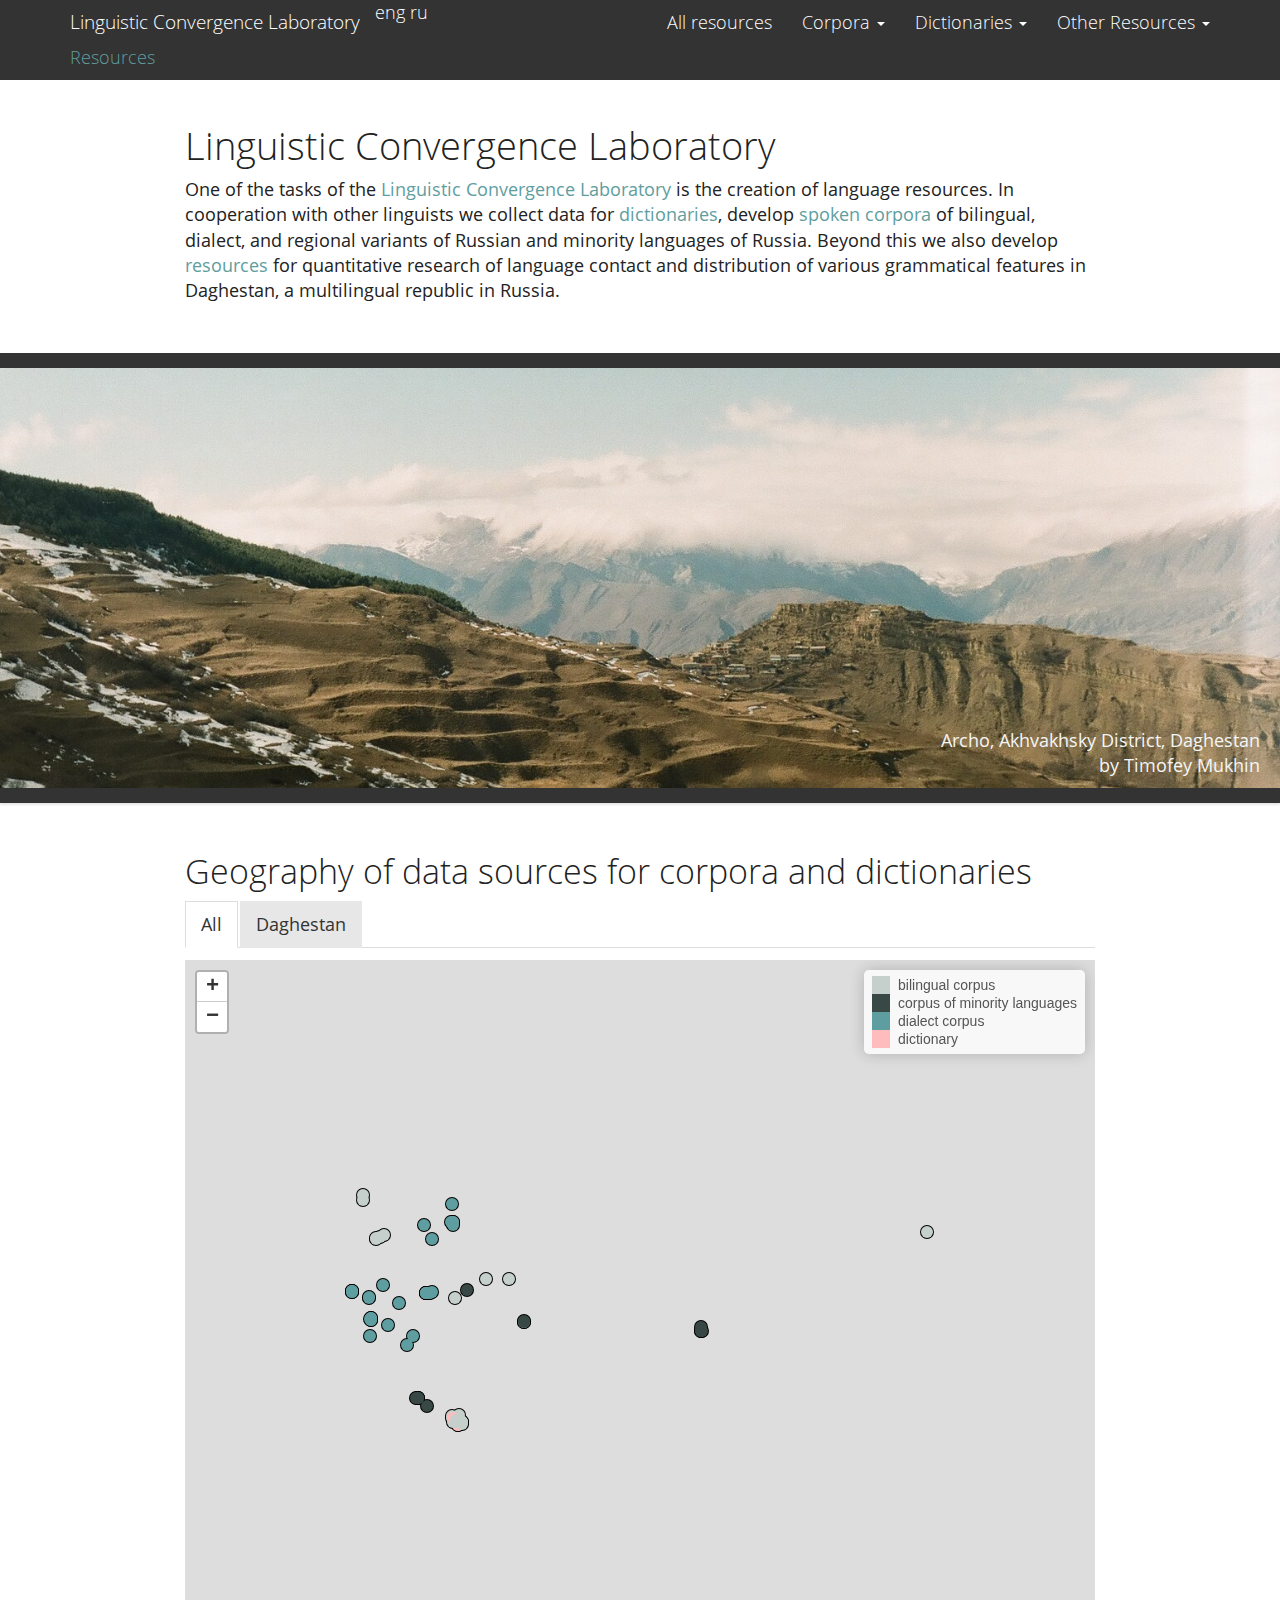
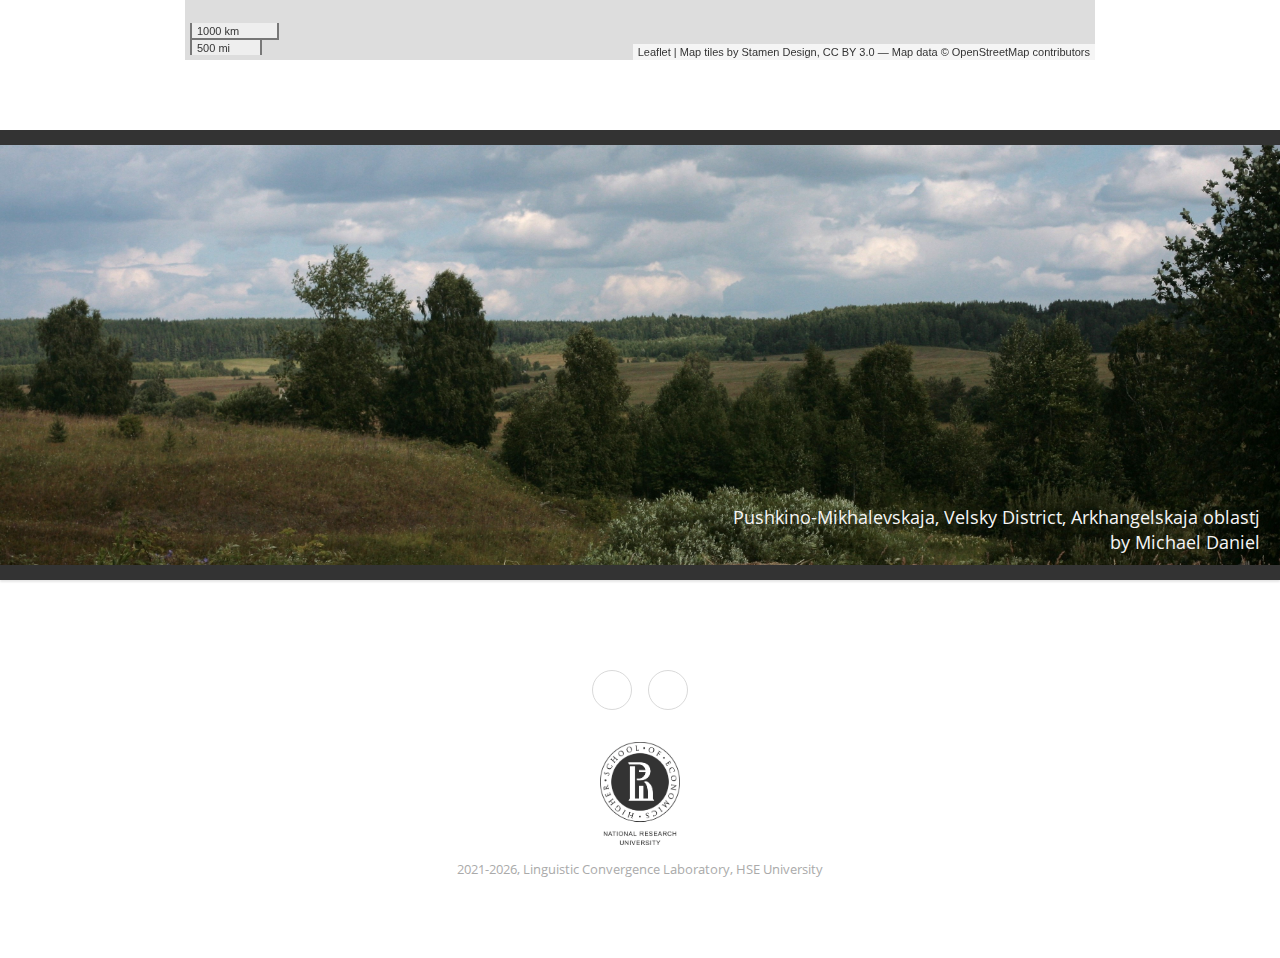
==== commit 651893b1: "Shetnevo and Makeevo link" ====
--- a/index.html
+++ b/index.html
@@ -329,6 +329,9 @@
           <a href="http://lingconlab.ru/SpiridonovaBuda/">Spiridonova Buda dialect</a>
         </li>
         <li>
+          <a href="http://lingconlab.ru/shetnevo/">Shetnevo and Makeevo dialect</a>
+        </li>
+        <li>
           <a href="http://lingconlab.ru/tserkovnoe">Tserkovnoe dialect</a>
         </li>
         <li>
@@ -457,7 +460,7 @@
 <div id="all" class="section level2">
 <h2>All</h2>
 <div id="htmlwidget-244aaddf2639520a3f5a" style="width:672px;height:480px;" class="leaflet html-widget"></div>
-<script type="application/json" data-for="htmlwidget-244aaddf2639520a3f5a">{"x":{"options":{"crs":{"crsClass":"L.CRS.EPSG3857","code":null,"proj4def":null,"projectedBounds":null,"options":{}},"zoomControl":true},"calls":[{"method":"addTiles","args":["Stamen.TonerLite",null,null,{"minZoom":0,"maxZoom":18,"tileSize":256,"subdomains":"abc","errorTileUrl":"","tms":false,"noWrap":false,"zoomOffset":0,"zoomReverse":false,"opacity":1,"zIndex":1,"detectRetina":false}]},{"method":"addProviderTiles","args":["Stamen.TonerLite",null,"Stamen.TonerLite",{"errorTileUrl":"","noWrap":false,"detectRetina":false}]},{"method":"addCircleMarkers","args":[[42.0667737913141,53.7377439427896,53.7275816330036,56.8175303936337,42.2787295960885,56.7941037490238,52.8118438478156,61.5840497029774,42.3670929471883,64.9636709620851,56.8132000251311,42.0239116208365,42.0244859122351,42.6354041927863,42.0207413383442,54.0310020318232,53.9973651792486,42.7326849271676,44.0461459817847,41.997634849241,45.047325634291,56.8121788258182,53.2158857420998,42.0700434215536,52.8455082905714,41.6166,41.6186,61.5288706079825,64.6256050950421,52.2971451922232,42.1731202031857,56.1580010871652,54.1255736470444,42.9783630890781,42.2528,42.2568,61.5011111551685,53.4392727240609,42.0752038246737,61.8854386188771,61.6998197462665,56.7716087858632,45.0640202992501,53.8246221431156,42.7814853152129,51.2501341810638,53.9797741389512,52.2960319548886,54.1331336744997,42.5610279346735,42.57056,42.57076,45.0536665194073,45.0768895052302,41.7516115516436,42.3434066080818,52.8139410490598,42.1525537527337,42.3497829967926,42.090877134908,58.0176303487814,42.2462440441286,62.0997772673689,42.205218594637,56.6316223876856,56.660748648431,56.6491470625369,56.6518927034026,56.6619268630899,56.6893558763497,56.7219958391981,56.6951005203014,58.0019777562738,57.4027634139348,55.7244642662795,56.9578188052796,62.6816695210031,62.9422093908765,62.9391563369877,62.9445567428191,62.6623687611176,64.352968288037],[46.8686891234647,58.8417521398863,58.8426018649561,28.6875859088631,47.2311766742319,28.6841240628176,89.9874281348034,32.8425986617033,47.2450750893441,30.5597267894316,28.6823936395506,48.062863063121,47.9654743412296,47.2237373834487,48.0088832632428,31.898147668221,32.0073663363946,46.3217620718405,41.7812629017135,47.5843546506572,40.1804089995317,28.6973234956895,90.0474287407635,46.8612518446103,90.1071715824232,47.2647,47.2667,32.8290234921356,30.599377753857,39.3490966512283,47.7944906228771,46.7607042341594,32.0021865845453,47.4828249266475,47.0472,47.0512,42.656956040085,34.9267088496418,46.4117938699763,34.3590797360788,33.6219219200116,28.6706934313375,40.1760035538134,58.8864748097082,46.3174227964206,38.3774542925194,31.9937206687928,31.7879477629945,32.0140353069345,46.3016299250685,46.37278,46.37298,39.9459325397445,40.1862685927333,47.9289477688109,47.3297527348424,90.0421183092167,47.669665630058,47.3027470388149,46.917931536218,52.1504272351055,47.0005311482544,129.728479425133,47.8278686163628,42.2347652062606,42.4244838814762,41.8360782417641,41.7038957847617,41.7358457860172,41.6998952997355,42.6316559592833,41.6388958616272,56.2322823258891,34.1325446188435,36.8359550846001,48.7802817871615,46.4936074118857,46.1321514915384,46.4267476275263,46.3750392790236,41.3582859926678,46.2057840369171],6.6,null,["","","","","","","","","","","","","","","","","","","","","","","","","","","","","","","","","","","","","","","","","","","","","","","","","","","","","","","","","","","","","","","","","","","","","","","","","","","","","","","","","",""],{"interactive":true,"className":"","stroke":false,"color":"black","weight":5,"opacity":0.5,"fill":true,"fillColor":"black","fillOpacity":1},null,null,["<a href='https://glottolog.org/resource/languoid/id/russ1263' target='_blank'>Russian<\/a><br><b>Place name:<\/b> Archib <br> <b>Project:<\/b> <a target=\"_blank\" href=\" http://parasolcorpus.org/dagrus/ \"> Corpus of Russian spoken in Daghestan","<a href='https://glottolog.org/resource/languoid/id/russ1263' target='_blank'>Russian<\/a><br><b>Place name:<\/b> Baimovo <br> <b>Project:<\/b> <a target=\"_blank\" href=\" http://lingconlab.ru/BashkirRus/ \"> Corpus of Russian spoken in Bashkortostan","<a href='https://glottolog.org/resource/languoid/id/bash1264' target='_blank'>Bashkir<\/a><br><b>Place name:<\/b> Baimovo <br> <b>Project:<\/b> <a target=\"_blank\" href=\" http://lingconlab.ru/spoken_bashkir/ \"> Spoken corpus of Bashkir","<a href='https://glottolog.org/resource/languoid/id/russ1263' target='_blank'>Russian<\/a><br><b>Place name:<\/b> Balashi <br> <b>Project:<\/b> <a target=\"_blank\" href=\" http://lingconlab.ru/opochka \"> Corpus of Opochetsky dialects","<a href='https://glottolog.org/resource/languoid/id/russ1263' target='_blank'>Russian<\/a><br><b>Place name:<\/b> Balkhar <br> <b>Project:<\/b> <a target=\"_blank\" href=\" http://parasolcorpus.org/dagrus/ \"> Corpus of Russian spoken in Daghestan","<a href='https://glottolog.org/resource/languoid/id/russ1263' target='_blank'>Russian<\/a><br><b>Place name:<\/b> Barabany <br> <b>Project:<\/b> <a target=\"_blank\" href=\" http://lingconlab.ru/opochka \"> Corpus of Opochetsky dialects","<a href='https://glottolog.org/resource/languoid/id/khak1248' target='_blank'>Khakas<\/a><br><b>Place name:<\/b> Butrachty <br> <b>Project:<\/b> <a target=\"_blank\" href=\" http://lingconlab.ru/spoken_khakas/ \"> Spoken corpus of Khakas","<a href='https://glottolog.org/resource/languoid/id/russ1263' target='_blank'>Russian<\/a><br><b>Place name:<\/b> Vedlozero <br> <b>Project:<\/b> <a target=\"_blank\" href=\" http://lingconlab.ru/karelrus/ \"> Corpus of Karelian Russian","<a href='https://glottolog.org/resource/languoid/id/russ1263' target='_blank'>Russian<\/a><br><b>Place name:<\/b> Verkhniye Ubeki <br> <b>Project:<\/b> <a target=\"_blank\" href=\" http://parasolcorpus.org/dagrus/ \"> Corpus of Russian spoken in Daghestan","<a href='https://glottolog.org/resource/languoid/id/russ1263' target='_blank'>Russian<\/a><br><b>Place name:<\/b> Voknavolok <br> <b>Project:<\/b> <a target=\"_blank\" href=\" http://lingconlab.ru/karelrus/ \"> Corpus of Karelian Russian","<a href='https://glottolog.org/resource/languoid/id/russ1263' target='_blank'>Russian<\/a><br><b>Place name:<\/b> Glazanovo <br> <b>Project:<\/b> <a target=\"_blank\" href=\" http://lingconlab.ru/opochka \"> Corpus of Opochetsky dialects","<a href='https://glottolog.org/resource/languoid/id/russ1263' target='_blank'>Russian<\/a><br><b>Place name:<\/b> Darwag <br> <b>Project:<\/b> <a target=\"_blank\" href=\" http://parasolcorpus.org/dagrus/ \"> Corpus of Russian spoken in Daghestan","<a href='https://glottolog.org/resource/languoid/id/russ1263' target='_blank'>Russian<\/a><br><b>Place name:<\/b> Dubek <br> <b>Project:<\/b> <a target=\"_blank\" href=\" http://parasolcorpus.org/dagrus/ \"> Corpus of Russian spoken in Daghestan","<a href='https://glottolog.org/resource/languoid/id/russ1263' target='_blank'>Russian<\/a><br><b>Place name:<\/b> Durangi <br> <b>Project:<\/b> <a target=\"_blank\" href=\" http://parasolcorpus.org/dagrus/ \"> Corpus of Russian spoken in Daghestan","<a href='https://glottolog.org/resource/languoid/id/russ1263' target='_blank'>Russian<\/a><br><b>Place name:<\/b> Yersi <br> <b>Project:<\/b> <a target=\"_blank\" href=\" http://parasolcorpus.org/dagrus/ \"> Corpus of Russian spoken in Daghestan","<a href='https://glottolog.org/resource/languoid/id/russ1263' target='_blank'>Russian<\/a><br><b>Place name:<\/b> Zhanvil <br> <b>Project:<\/b> <a target=\"_blank\" href=\" http://lingconlab.ru/khislavichi/ \"> Corpus of the Russian dialect spoken in Khislavichi district","<a href='https://glottolog.org/resource/languoid/id/russ1263' target='_blank'>Russian<\/a><br><b>Place name:<\/b> Zhygalki <br> <b>Project:<\/b> <a target=\"_blank\" href=\" http://lingconlab.ru/khislavichi/ \"> Corpus of the Russian dialect spoken in Khislavichi district","<a href='https://glottolog.org/resource/languoid/id/russ1263' target='_blank'>Russian<\/a><br><b>Place name:<\/b> Zilo <br> <b>Project:<\/b> <a target=\"_blank\" href=\" http://parasolcorpus.org/dagrus/ \"> Corpus of Russian spoken in Daghestan","<a href='https://glottolog.org/resource/languoid/id/abaz1241' target='_blank'>Abaza<\/a><br><b>Place name:<\/b> Inzhich-Chukun <br> <b>Project:<\/b> <a target=\"_blank\" href=\" http://lingconlab.ru/spoken_abaza/ \"> Spoken corpus of Abaza","<a href='https://glottolog.org/resource/languoid/id/russ1263' target='_blank'>Russian<\/a><br><b>Place name:<\/b> Itsari <br> <b>Project:<\/b> <a target=\"_blank\" href=\" http://parasolcorpus.org/dagrus/ \"> Corpus of Russian spoken in Daghestan","<a href='https://glottolog.org/resource/languoid/id/adyg1241' target='_blank'>Adyghe<\/a><br><b>Place name:<\/b> Kabekhabl <br> <b>Project:<\/b> <a target=\"_blank\" href=\" http://lingconlab.ru/spoken_adyghe/ \"> Spoken corpus of Adyghe","<a href='https://glottolog.org/resource/languoid/id/russ1263' target='_blank'>Russian<\/a><br><b>Place name:<\/b> Kadnikovo <br> <b>Project:<\/b> <a target=\"_blank\" href=\" http://lingconlab.ru/opochka \"> Corpus of Opochetsky dialects","<a href='https://glottolog.org/resource/languoid/id/khak1248' target='_blank'>Khakas<\/a><br><b>Place name:<\/b> Kazanovka <br> <b>Project:<\/b> <a target=\"_blank\" href=\" http://lingconlab.ru/spoken_khakas/ \"> Spoken corpus of Khakas","<a href='https://glottolog.org/resource/languoid/id/russ1263' target='_blank'>Russian<\/a><br><b>Place name:<\/b> Kalib <br> <b>Project:<\/b> <a target=\"_blank\" href=\" http://parasolcorpus.org/dagrus/ \"> Corpus of Russian spoken in Daghestan","<a href='https://glottolog.org/resource/languoid/id/khak1248' target='_blank'>Khakas<\/a><br><b>Place name:<\/b> Karagay <br> <b>Project:<\/b> <a target=\"_blank\" href=\" http://lingconlab.ru/spoken_khakas/ \"> Spoken corpus of Khakas","<a href='https://glottolog.org/resource/languoid/id/russ1263' target='_blank'>Russian<\/a><br><b>Place name:<\/b> Kina <br> <b>Project:<\/b> <a target=\"_blank\" href=\" http://parasolcorpus.org/dagrus/ \"> Corpus of Russian spoken in Daghestan","<a href='https://glottolog.org/resource/languoid/id/rutu1240' target='_blank'>Rutul<\/a><br><b>Place name:<\/b> Kina <br> <b>Project:<\/b> <a target=\"_blank\" href=\" https://linghub.ru/rutuldict/ \"> Dictionary of the Rutul language","<a href='https://glottolog.org/resource/languoid/id/russ1263' target='_blank'>Russian<\/a><br><b>Place name:<\/b> Kinerma <br> <b>Project:<\/b> <a target=\"_blank\" href=\" http://lingconlab.ru/karelrus/ \"> Corpus of Karelian Russian","<a href='https://glottolog.org/resource/languoid/id/russ1263' target='_blank'>Russian<\/a><br><b>Place name:<\/b> Kostomuksha <br> <b>Project:<\/b> <a target=\"_blank\" href=\" http://lingconlab.ru/karelrus/ \"> Corpus of Karelian Russian","<a href='https://glottolog.org/resource/languoid/id/russ1263' target='_blank'>Russian<\/a><br><b>Place name:<\/b> Malinino <br> <b>Project:<\/b> <a target=\"_blank\" href=\" http://lingconlab.ru/malinino/ \"> Corpus of the Russian dialect spoken in the village Malinino","<a href='https://glottolog.org/resource/languoid/id/russ1263' target='_blank'>Russian<\/a><br><b>Place name:<\/b> Mallakent <br> <b>Project:<\/b> <a target=\"_blank\" href=\" http://parasolcorpus.org/dagrus/ \"> Corpus of Russian spoken in Daghestan","<a href='https://glottolog.org/resource/languoid/id/russ1263' target='_blank'>Russian<\/a><br><b>Place name:<\/b> Maloye Karachkino <br> <b>Project:<\/b> <a target=\"_blank\" href=\" http://lingconlab.ru/ChuvashRus/ \"> Corpus of Russian spoken in Chuvashia","<a href='https://glottolog.org/resource/languoid/id/russ1263' target='_blank'>Russian<\/a><br><b>Place name:<\/b> Malye Khutora <br> <b>Project:<\/b> <a target=\"_blank\" href=\" http://lingconlab.ru/khislavichi/ \"> Corpus of the Russian dialect spoken in Khislavichi district","<a href='https://glottolog.org/resource/languoid/id/russ1263' target='_blank'>Russian<\/a><br><b>Place name:<\/b> Makhachkala <br> <b>Project:<\/b> <a target=\"_blank\" href=\" http://parasolcorpus.org/dagrus/ \"> Corpus of Russian spoken in Daghestan","<a href='https://glottolog.org/resource/languoid/id/russ1263' target='_blank'>Russian<\/a><br><b>Place name:<\/b> Megeb <br> <b>Project:<\/b> <a target=\"_blank\" href=\" http://parasolcorpus.org/dagrus/ \"> Corpus of Russian spoken in Daghestan","<a href='https://glottolog.org/resource/languoid/id/mege1234' target='_blank'>Megeb<\/a><br><b>Place name:<\/b> Megeb <br> <b>Project:<\/b> <a target=\"_blank\" href=\" http://lingconlab.ru/MehwebDict/ \"> Dictionary of the Mehweb language","<a href='https://glottolog.org/resource/languoid/id/russ1263' target='_blank'>Russian<\/a><br><b>Place name:<\/b> Mikhalevskaya <br> <b>Project:<\/b> <a target=\"_blank\" href=\" http://www.parasolcorpus.org/Pushkino/login.php \"> Ustja River Basin Corpus","<a href='https://glottolog.org/resource/languoid/id/russ1263' target='_blank'>Russian<\/a><br><b>Place name:<\/b> Nekhochi <br> <b>Project:<\/b> <a target=\"_blank\" href=\" http://lingconlab.ru/nekhochi/ \"> Corpus of the Russian dialect spoken in Nekhochi","<a href='https://glottolog.org/resource/languoid/id/russ1263' target='_blank'>Russian<\/a><br><b>Place name:<\/b> Nikar <br> <b>Project:<\/b> <a target=\"_blank\" href=\" http://parasolcorpus.org/dagrus/ \"> Corpus of Russian spoken in Daghestan","<a href='https://glottolog.org/resource/languoid/id/russ1263' target='_blank'>Russian<\/a><br><b>Place name:<\/b> Petrozavodsk <br> <b>Project:<\/b> <a target=\"_blank\" href=\" http://lingconlab.ru/karelrus/ \"> Corpus of Karelian Russian","<a href='https://glottolog.org/resource/languoid/id/russ1263' target='_blank'>Russian<\/a><br><b>Place name:<\/b> Pryazha <br> <b>Project:<\/b> <a target=\"_blank\" href=\" http://lingconlab.ru/karelrus/ \"> Corpus of Karelian Russian","<a href='https://glottolog.org/resource/languoid/id/russ1263' target='_blank'>Russian<\/a><br><b>Place name:<\/b> Purshevo <br> <b>Project:<\/b> <a target=\"_blank\" href=\" http://lingconlab.ru/opochka \"> Corpus of Opochetsky dialects","<a href='https://glottolog.org/resource/languoid/id/adyg1241' target='_blank'>Adyghe<\/a><br><b>Place name:<\/b> Pshicho <br> <b>Project:<\/b> <a target=\"_blank\" href=\" http://lingconlab.ru/spoken_adyghe/ \"> Spoken corpus of Adyghe","<a href='https://glottolog.org/resource/languoid/id/bash1264' target='_blank'>Bashkir<\/a><br><b>Place name:<\/b> Rakhmetovo <br> <b>Project:<\/b> <a target=\"_blank\" href=\" http://lingconlab.ru/spoken_bashkir/ \"> Spoken corpus of Bashkir","<a href='https://glottolog.org/resource/languoid/id/russ1263' target='_blank'>Russian<\/a><br><b>Place name:<\/b> Rikvani <br> <b>Project:<\/b> <a target=\"_blank\" href=\" http://parasolcorpus.org/dagrus/ \"> Corpus of Russian spoken in Daghestan","<a href='https://glottolog.org/resource/languoid/id/russ1263' target='_blank'>Russian<\/a><br><b>Place name:<\/b> Rogovatoye <br> <b>Project:<\/b> <a target=\"_blank\" href=\" http://lingconlab.ru/rogovatka/ \"> Corpus of Rogovatka dialect","<a href='https://glottolog.org/resource/languoid/id/russ1263' target='_blank'>Russian<\/a><br><b>Place name:<\/b> Soino <br> <b>Project:<\/b> <a target=\"_blank\" href=\" http://lingconlab.ru/khislavichi/ \"> Corpus of the Russian dialect spoken in Khislavichi district","<a href='https://glottolog.org/resource/languoid/id/russ1263' target='_blank'>Russian<\/a><br><b>Place name:<\/b> Spiridonova Buda <br> <b>Project:<\/b> <a target=\"_blank\" href=\" http://lingconlab.ru/SpiridonovaBuda/ \"> Corpus of Spiridonova Buda dialect","<a href='https://glottolog.org/resource/languoid/id/russ1263' target='_blank'>Russian<\/a><br><b>Place name:<\/b> Stajki <br> <b>Project:<\/b> <a target=\"_blank\" href=\" http://lingconlab.ru/khislavichi/ \"> Corpus of the Russian dialect spoken in Khislavichi district","<a href='https://glottolog.org/resource/languoid/id/russ1263' target='_blank'>Russian<\/a><br><b>Place name:<\/b> Tlibisho <br> <b>Project:<\/b> <a target=\"_blank\" href=\" http://parasolcorpus.org/dagrus/ \"> Corpus of Russian spoken in Daghestan","<a href='https://glottolog.org/resource/languoid/id/russ1263' target='_blank'>Russian<\/a><br><b>Place name:<\/b> Tukita <br> <b>Project:<\/b> <a target=\"_blank\" href=\" http://parasolcorpus.org/dagrus/ \"> Corpus of Russian spoken in Daghestan","<a href='https://glottolog.org/resource/languoid/id/kara1474' target='_blank'>Karata<\/a><br><b>Place name:<\/b> Tukita <br> <b>Project:<\/b> <a target=\"_blank\" href=\" http://lingconlab.ru/TukitaDict/ \"> Dictionary of the Tukita language","<a href='https://glottolog.org/resource/languoid/id/kaba1278' target='_blank'>Kabardian<\/a><br><b>Place name:<\/b> Ulyap <br> <b>Project:<\/b> <a target=\"_blank\" href=\" http://lingconlab.ru/spoken_besleney/ \"> Spoken Corpus of the Besleney Dialect of East Circassian","<a href='https://glottolog.org/resource/languoid/id/adyg1241' target='_blank'>Adyghe<\/a><br><b>Place name:<\/b> Khatazhukay <br> <b>Project:<\/b> <a target=\"_blank\" href=\" http://lingconlab.ru/spoken_adyghe/ \"> Spoken corpus of Adyghe","<a href='https://glottolog.org/resource/languoid/id/russ1263' target='_blank'>Russian<\/a><br><b>Place name:<\/b> Khiv <br> <b>Project:<\/b> <a target=\"_blank\" href=\" http://parasolcorpus.org/dagrus/ \"> Corpus of Russian spoken in Daghestan","<a href='https://glottolog.org/resource/languoid/id/russ1263' target='_blank'>Russian<\/a><br><b>Place name:<\/b> Cukhta <br> <b>Project:<\/b> <a target=\"_blank\" href=\" http://parasolcorpus.org/dagrus/ \"> Corpus of Russian spoken in Daghestan","<a href='https://glottolog.org/resource/languoid/id/khak1248' target='_blank'>Khakas<\/a><br><b>Place name:<\/b> Chylany <br> <b>Project:<\/b> <a target=\"_blank\" href=\" http://lingconlab.ru/spoken_khakas/ \"> Spoken corpus of Khakas","<a href='https://glottolog.org/resource/languoid/id/russ1263' target='_blank'>Russian<\/a><br><b>Place name:<\/b> Chishili <br> <b>Project:<\/b> <a target=\"_blank\" href=\" http://parasolcorpus.org/dagrus/ \"> Corpus of Russian spoken in Daghestan","<a href='https://glottolog.org/resource/languoid/id/russ1263' target='_blank'>Russian<\/a><br><b>Place name:<\/b> Chuni <br> <b>Project:<\/b> <a target=\"_blank\" href=\" http://parasolcorpus.org/dagrus/ \"> Corpus of Russian spoken in Daghestan","<a href='https://glottolog.org/resource/languoid/id/russ1263' target='_blank'>Russian<\/a><br><b>Place name:<\/b> Shalib <br> <b>Project:<\/b> <a target=\"_blank\" href=\" http://parasolcorpus.org/dagrus/ \"> Corpus of Russian spoken in Daghestan","<a href='https://glottolog.org/resource/languoid/id/russ1263' target='_blank'>Russian<\/a><br><b>Place name:<\/b> Shamardan <br> <b>Project:<\/b> <a target=\"_blank\" href=\" http://lingconlab.ru/BesermanRus/ \"> Corpus of Russian spoken by the Besermans","<a href='https://glottolog.org/resource/languoid/id/russ1263' target='_blank'>Russian<\/a><br><b>Place name:<\/b> Shangoda <br> <b>Project:<\/b> <a target=\"_blank\" href=\" http://parasolcorpus.org/dagrus/ \"> Corpus of Russian spoken in Daghestan","<a href='https://glottolog.org/resource/languoid/id/russ1263' target='_blank'>Russian<\/a><br><b>Place name:<\/b> Yakutsk <br> <b>Project:<\/b> <a target=\"_blank\" href=\" http://lingconlab.ru/cs_yakut/ \"> Yakut-Russian Code-Switching Corpus","<a href='https://glottolog.org/resource/languoid/id/russ1263' target='_blank'>Russian<\/a><br><b>Place name:<\/b> Yangikent <br> <b>Project:<\/b> <a target=\"_blank\" href=\" http://parasolcorpus.org/dagrus/ \"> Corpus of Russian spoken in Daghestan","<a href='https://glottolog.org/resource/languoid/id/russ1263' target='_blank'>Russian<\/a><br><b>Place name:<\/b> Mugreevo-Nikolskoe <br> <b>Project:<\/b> <a target=\"_blank\" href=\" http://lingconlab.ru/lukhteza/ \"> Corpus of Lukh and Teza river basins dialects","<a href='https://glottolog.org/resource/languoid/id/russ1263' target='_blank'>Russian<\/a><br><b>Place name:<\/b> Nizhnij Landekh <br> <b>Project:<\/b> <a target=\"_blank\" href=\" http://lingconlab.ru/lukhteza/ \"> Corpus of Lukh and Teza river basins dialects","<a href='https://glottolog.org/resource/languoid/id/russ1263' target='_blank'>Russian<\/a><br><b>Place name:<\/b> Preobrazhenskoe <br> <b>Project:<\/b> <a target=\"_blank\" href=\" http://lingconlab.ru/lukhteza/ \"> Corpus of Lukh and Teza river basins dialects","<a href='https://glottolog.org/resource/languoid/id/russ1263' target='_blank'>Russian<\/a><br><b>Place name:<\/b> Hotiml <br> <b>Project:<\/b> <a target=\"_blank\" href=\" http://lingconlab.ru/lukhteza/ \"> Corpus of Lukh and Teza river basins dialects","<a href='https://glottolog.org/resource/languoid/id/russ1263' target='_blank'>Russian<\/a><br><b>Place name:<\/b> Domnino <br> <b>Project:<\/b> <a target=\"_blank\" href=\" http://lingconlab.ru/lukhteza/ \"> Corpus of Lukh and Teza river basins dialects","<a href='https://glottolog.org/resource/languoid/id/russ1263' target='_blank'>Russian<\/a><br><b>Place name:<\/b> Ryapolovo <br> <b>Project:<\/b> <a target=\"_blank\" href=\" http://lingconlab.ru/lukhteza/ \"> Corpus of Lukh and Teza river basins dialects","<a href='https://glottolog.org/resource/languoid/id/russ1263' target='_blank'>Russian<\/a><br><b>Place name:<\/b> Pogorelka <br> <b>Project:<\/b> <a target=\"_blank\" href=\" http://lingconlab.ru/lukhteza/ \"> Corpus of Lukh and Teza river basins dialects","<a href='https://glottolog.org/resource/languoid/id/russ1263' target='_blank'>Russian<\/a><br><b>Place name:<\/b> Volokobino <br> <b>Project:<\/b> <a target=\"_blank\" href=\" http://lingconlab.ru/lukhteza/ \"> Corpus of Lukh and Teza river basins dialects","<a href='https://glottolog.org/resource/languoid/id/russ1263' target='_blank'>Russian<\/a><br><b>Place name:<\/b> Perm <br> <b>Project:<\/b> <a target=\"_blank\" href=\" http://lingconlab.ru/romarus \"> Romani Russian Corpus","<a href='https://glottolog.org/resource/languoid/id/russ1263' target='_blank'>Russian<\/a><br><b>Place name:<\/b> Luzhnikovo <br> <b>Project:<\/b> <a target=\"_blank\" href=\" http://lingconlab.ru/luzhnikovo \"> Luzhnikovo Corpus","<a href='https://glottolog.org/resource/languoid/id/russ1263' target='_blank'>Russian<\/a><br><b>Place name:<\/b> Zvenigorod <br> <b>Project:<\/b> <a target=\"_blank\" href=\" http://lingconlab.ru/zvenigorod/ \"> Corpus of Russian spoken in Zvenigorod","<a href='https://glottolog.org/resource/languoid/id/east2328' target='_blank'>Eastern Mari<\/a><br><b>Place name:<\/b> Staryj Torjal <br> <b>Project:<\/b> <a target=\"_blank\" href=\" http://lingconlab.ru/spoken_meadow_mari/ \"> Spoken corpus of Meadow Mari","<a href='https://glottolog.org/resource/languoid/id/russ1263' target='_blank'>Russian<\/a><br><b>Place name:<\/b> Vadyuga <br> <b>Project:<\/b> <a target=\"_blank\" href=\" http://lingconlab.ru/vaduga/ \"> Upper Pinega and Vyya Corpus","<a href='https://glottolog.org/resource/languoid/id/russ1263' target='_blank'>Russian<\/a><br><b>Place name:<\/b> Tineva <br> <b>Project:<\/b> <a target=\"_blank\" href=\" http://lingconlab.ru/vaduga/ \"> Upper Pinega and Vyya Corpus","<a href='https://glottolog.org/resource/languoid/id/russ1263' target='_blank'>Russian<\/a><br><b>Place name:<\/b> Zaytsevo <br> <b>Project:<\/b> <a target=\"_blank\" href=\" http://lingconlab.ru/vaduga/ \"> Upper Pinega and Vyya Corpus","<a href='https://glottolog.org/resource/languoid/id/russ1263' target='_blank'>Russian<\/a><br><b>Place name:<\/b> Podolskaya <br> <b>Project:<\/b> <a target=\"_blank\" href=\" http://lingconlab.ru/vaduga/ \"> Upper Pinega and Vyya Corpus","<a href='https://glottolog.org/resource/languoid/id/russ1263' target='_blank'>Russian<\/a><br><b>Place name:<\/b> Niz <br> <b>Project:<\/b> <a target=\"_blank\" href=\" http://lingconlab.ru/tserkovnoe \"> Corpus of the Russian dialect spoken in Tserkovnoe","<a href='https://glottolog.org/resource/languoid/id/russ1263' target='_blank'>Russian<\/a><br><b>Place name:<\/b> Keba <br> <b>Project:<\/b> <a target=\"_blank\" href=\" http://lingconlab.ru/keba \"> Corpus of the Russian dialect spoken in Keba"],null,null,{"interactive":false,"permanent":false,"direction":"auto","opacity":1,"offset":[0,0],"textsize":"10px","textOnly":false,"className":"","sticky":true},null]},{"method":"addCircleMarkers","args":[[42.0667737913141,53.7377439427896,53.7275816330036,56.8175303936337,42.2787295960885,56.7941037490238,52.8118438478156,61.5840497029774,42.3670929471883,64.9636709620851,56.8132000251311,42.0239116208365,42.0244859122351,42.6354041927863,42.0207413383442,54.0310020318232,53.9973651792486,42.7326849271676,44.0461459817847,41.997634849241,45.047325634291,56.8121788258182,53.2158857420998,42.0700434215536,52.8455082905714,41.6166,41.6186,61.5288706079825,64.6256050950421,52.2971451922232,42.1731202031857,56.1580010871652,54.1255736470444,42.9783630890781,42.2528,42.2568,61.5011111551685,53.4392727240609,42.0752038246737,61.8854386188771,61.6998197462665,56.7716087858632,45.0640202992501,53.8246221431156,42.7814853152129,51.2501341810638,53.9797741389512,52.2960319548886,54.1331336744997,42.5610279346735,42.57056,42.57076,45.0536665194073,45.0768895052302,41.7516115516436,42.3434066080818,52.8139410490598,42.1525537527337,42.3497829967926,42.090877134908,58.0176303487814,42.2462440441286,62.0997772673689,42.205218594637,56.6316223876856,56.660748648431,56.6491470625369,56.6518927034026,56.6619268630899,56.6893558763497,56.7219958391981,56.6951005203014,58.0019777562738,57.4027634139348,55.7244642662795,56.9578188052796,62.6816695210031,62.9422093908765,62.9391563369877,62.9445567428191,62.6623687611176,64.352968288037],[46.8686891234647,58.8417521398863,58.8426018649561,28.6875859088631,47.2311766742319,28.6841240628176,89.9874281348034,32.8425986617033,47.2450750893441,30.5597267894316,28.6823936395506,48.062863063121,47.9654743412296,47.2237373834487,48.0088832632428,31.898147668221,32.0073663363946,46.3217620718405,41.7812629017135,47.5843546506572,40.1804089995317,28.6973234956895,90.0474287407635,46.8612518446103,90.1071715824232,47.2647,47.2667,32.8290234921356,30.599377753857,39.3490966512283,47.7944906228771,46.7607042341594,32.0021865845453,47.4828249266475,47.0472,47.0512,42.656956040085,34.9267088496418,46.4117938699763,34.3590797360788,33.6219219200116,28.6706934313375,40.1760035538134,58.8864748097082,46.3174227964206,38.3774542925194,31.9937206687928,31.7879477629945,32.0140353069345,46.3016299250685,46.37278,46.37298,39.9459325397445,40.1862685927333,47.9289477688109,47.3297527348424,90.0421183092167,47.669665630058,47.3027470388149,46.917931536218,52.1504272351055,47.0005311482544,129.728479425133,47.8278686163628,42.2347652062606,42.4244838814762,41.8360782417641,41.7038957847617,41.7358457860172,41.6998952997355,42.6316559592833,41.6388958616272,56.2322823258891,34.1325446188435,36.8359550846001,48.7802817871615,46.4936074118857,46.1321514915384,46.4267476275263,46.3750392790236,41.3582859926678,46.2057840369171],6,null,["","","","","","","","","","","","","","","","","","","","","","","","","","","","","","","","","","","","","","","","","","","","","","","","","","","","","","","","","","","","","","","","","","","","","","","","","","","","","","","","","",""],{"interactive":true,"className":"","stroke":false,"color":["#C5D0CC","#C5D0CC","#384845","#5F9EA0","#C5D0CC","#5F9EA0","#384845","#C5D0CC","#C5D0CC","#C5D0CC","#5F9EA0","#C5D0CC","#C5D0CC","#C5D0CC","#C5D0CC","#5F9EA0","#5F9EA0","#C5D0CC","#384845","#C5D0CC","#384845","#5F9EA0","#384845","#C5D0CC","#384845","#C5D0CC","#FFBCBC","#C5D0CC","#C5D0CC","#5F9EA0","#C5D0CC","#C5D0CC","#5F9EA0","#C5D0CC","#C5D0CC","#FFBCBC","#5F9EA0","#5F9EA0","#C5D0CC","#C5D0CC","#C5D0CC","#5F9EA0","#384845","#384845","#C5D0CC","#5F9EA0","#5F9EA0","#5F9EA0","#5F9EA0","#C5D0CC","#C5D0CC","#FFBCBC","#384845","#384845","#C5D0CC","#C5D0CC","#384845","#C5D0CC","#C5D0CC","#C5D0CC","#C5D0CC","#C5D0CC","#C5D0CC","#C5D0CC","#5F9EA0","#5F9EA0","#5F9EA0","#5F9EA0","#5F9EA0","#5F9EA0","#5F9EA0","#5F9EA0","#C5D0CC","#5F9EA0","#5F9EA0","#384845","#5F9EA0","#5F9EA0","#5F9EA0","#5F9EA0","#5F9EA0","#5F9EA0"],"weight":5,"opacity":0.5,"fill":true,"fillColor":["#C5D0CC","#C5D0CC","#384845","#5F9EA0","#C5D0CC","#5F9EA0","#384845","#C5D0CC","#C5D0CC","#C5D0CC","#5F9EA0","#C5D0CC","#C5D0CC","#C5D0CC","#C5D0CC","#5F9EA0","#5F9EA0","#C5D0CC","#384845","#C5D0CC","#384845","#5F9EA0","#384845","#C5D0CC","#384845","#C5D0CC","#FFBCBC","#C5D0CC","#C5D0CC","#5F9EA0","#C5D0CC","#C5D0CC","#5F9EA0","#C5D0CC","#C5D0CC","#FFBCBC","#5F9EA0","#5F9EA0","#C5D0CC","#C5D0CC","#C5D0CC","#5F9EA0","#384845","#384845","#C5D0CC","#5F9EA0","#5F9EA0","#5F9EA0","#5F9EA0","#C5D0CC","#C5D0CC","#FFBCBC","#384845","#384845","#C5D0CC","#C5D0CC","#384845","#C5D0CC","#C5D0CC","#C5D0CC","#C5D0CC","#C5D0CC","#C5D0CC","#C5D0CC","#5F9EA0","#5F9EA0","#5F9EA0","#5F9EA0","#5F9EA0","#5F9EA0","#5F9EA0","#5F9EA0","#C5D0CC","#5F9EA0","#5F9EA0","#384845","#5F9EA0","#5F9EA0","#5F9EA0","#5F9EA0","#5F9EA0","#5F9EA0"],"fillOpacity":1},null,null,["<a href='https://glottolog.org/resource/languoid/id/russ1263' target='_blank'>Russian<\/a><br><b>Place name:<\/b> Archib <br> <b>Project:<\/b> <a target=\"_blank\" href=\" http://parasolcorpus.org/dagrus/ \"> Corpus of Russian spoken in Daghestan","<a href='https://glottolog.org/resource/languoid/id/russ1263' target='_blank'>Russian<\/a><br><b>Place name:<\/b> Baimovo <br> <b>Project:<\/b> <a target=\"_blank\" href=\" http://lingconlab.ru/BashkirRus/ \"> Corpus of Russian spoken in Bashkortostan","<a href='https://glottolog.org/resource/languoid/id/bash1264' target='_blank'>Bashkir<\/a><br><b>Place name:<\/b> Baimovo <br> <b>Project:<\/b> <a target=\"_blank\" href=\" http://lingconlab.ru/spoken_bashkir/ \"> Spoken corpus of Bashkir","<a href='https://glottolog.org/resource/languoid/id/russ1263' target='_blank'>Russian<\/a><br><b>Place name:<\/b> Balashi <br> <b>Project:<\/b> <a target=\"_blank\" href=\" http://lingconlab.ru/opochka \"> Corpus of Opochetsky dialects","<a href='https://glottolog.org/resource/languoid/id/russ1263' target='_blank'>Russian<\/a><br><b>Place name:<\/b> Balkhar <br> <b>Project:<\/b> <a target=\"_blank\" href=\" http://parasolcorpus.org/dagrus/ \"> Corpus of Russian spoken in Daghestan","<a href='https://glottolog.org/resource/languoid/id/russ1263' target='_blank'>Russian<\/a><br><b>Place name:<\/b> Barabany <br> <b>Project:<\/b> <a target=\"_blank\" href=\" http://lingconlab.ru/opochka \"> Corpus of Opochetsky dialects","<a href='https://glottolog.org/resource/languoid/id/khak1248' target='_blank'>Khakas<\/a><br><b>Place name:<\/b> Butrachty <br> <b>Project:<\/b> <a target=\"_blank\" href=\" http://lingconlab.ru/spoken_khakas/ \"> Spoken corpus of Khakas","<a href='https://glottolog.org/resource/languoid/id/russ1263' target='_blank'>Russian<\/a><br><b>Place name:<\/b> Vedlozero <br> <b>Project:<\/b> <a target=\"_blank\" href=\" http://lingconlab.ru/karelrus/ \"> Corpus of Karelian Russian","<a href='https://glottolog.org/resource/languoid/id/russ1263' target='_blank'>Russian<\/a><br><b>Place name:<\/b> Verkhniye Ubeki <br> <b>Project:<\/b> <a target=\"_blank\" href=\" http://parasolcorpus.org/dagrus/ \"> Corpus of Russian spoken in Daghestan","<a href='https://glottolog.org/resource/languoid/id/russ1263' target='_blank'>Russian<\/a><br><b>Place name:<\/b> Voknavolok <br> <b>Project:<\/b> <a target=\"_blank\" href=\" http://lingconlab.ru/karelrus/ \"> Corpus of Karelian Russian","<a href='https://glottolog.org/resource/languoid/id/russ1263' target='_blank'>Russian<\/a><br><b>Place name:<\/b> Glazanovo <br> <b>Project:<\/b> <a target=\"_blank\" href=\" http://lingconlab.ru/opochka \"> Corpus of Opochetsky dialects","<a href='https://glottolog.org/resource/languoid/id/russ1263' target='_blank'>Russian<\/a><br><b>Place name:<\/b> Darwag <br> <b>Project:<\/b> <a target=\"_blank\" href=\" http://parasolcorpus.org/dagrus/ \"> Corpus of Russian spoken in Daghestan","<a href='https://glottolog.org/resource/languoid/id/russ1263' target='_blank'>Russian<\/a><br><b>Place name:<\/b> Dubek <br> <b>Project:<\/b> <a target=\"_blank\" href=\" http://parasolcorpus.org/dagrus/ \"> Corpus of Russian spoken in Daghestan","<a href='https://glottolog.org/resource/languoid/id/russ1263' target='_blank'>Russian<\/a><br><b>Place name:<\/b> Durangi <br> <b>Project:<\/b> <a target=\"_blank\" href=\" http://parasolcorpus.org/dagrus/ \"> Corpus of Russian spoken in Daghestan","<a href='https://glottolog.org/resource/languoid/id/russ1263' target='_blank'>Russian<\/a><br><b>Place name:<\/b> Yersi <br> <b>Project:<\/b> <a target=\"_blank\" href=\" http://parasolcorpus.org/dagrus/ \"> Corpus of Russian spoken in Daghestan","<a href='https://glottolog.org/resource/languoid/id/russ1263' target='_blank'>Russian<\/a><br><b>Place name:<\/b> Zhanvil <br> <b>Project:<\/b> <a target=\"_blank\" href=\" http://lingconlab.ru/khislavichi/ \"> Corpus of the Russian dialect spoken in Khislavichi district","<a href='https://glottolog.org/resource/languoid/id/russ1263' target='_blank'>Russian<\/a><br><b>Place name:<\/b> Zhygalki <br> <b>Project:<\/b> <a target=\"_blank\" href=\" http://lingconlab.ru/khislavichi/ \"> Corpus of the Russian dialect spoken in Khislavichi district","<a href='https://glottolog.org/resource/languoid/id/russ1263' target='_blank'>Russian<\/a><br><b>Place name:<\/b> Zilo <br> <b>Project:<\/b> <a target=\"_blank\" href=\" http://parasolcorpus.org/dagrus/ \"> Corpus of Russian spoken in Daghestan","<a href='https://glottolog.org/resource/languoid/id/abaz1241' target='_blank'>Abaza<\/a><br><b>Place name:<\/b> Inzhich-Chukun <br> <b>Project:<\/b> <a target=\"_blank\" href=\" http://lingconlab.ru/spoken_abaza/ \"> Spoken corpus of Abaza","<a href='https://glottolog.org/resource/languoid/id/russ1263' target='_blank'>Russian<\/a><br><b>Place name:<\/b> Itsari <br> <b>Project:<\/b> <a target=\"_blank\" href=\" http://parasolcorpus.org/dagrus/ \"> Corpus of Russian spoken in Daghestan","<a href='https://glottolog.org/resource/languoid/id/adyg1241' target='_blank'>Adyghe<\/a><br><b>Place name:<\/b> Kabekhabl <br> <b>Project:<\/b> <a target=\"_blank\" href=\" http://lingconlab.ru/spoken_adyghe/ \"> Spoken corpus of Adyghe","<a href='https://glottolog.org/resource/languoid/id/russ1263' target='_blank'>Russian<\/a><br><b>Place name:<\/b> Kadnikovo <br> <b>Project:<\/b> <a target=\"_blank\" href=\" http://lingconlab.ru/opochka \"> Corpus of Opochetsky dialects","<a href='https://glottolog.org/resource/languoid/id/khak1248' target='_blank'>Khakas<\/a><br><b>Place name:<\/b> Kazanovka <br> <b>Project:<\/b> <a target=\"_blank\" href=\" http://lingconlab.ru/spoken_khakas/ \"> Spoken corpus of Khakas","<a href='https://glottolog.org/resource/languoid/id/russ1263' target='_blank'>Russian<\/a><br><b>Place name:<\/b> Kalib <br> <b>Project:<\/b> <a target=\"_blank\" href=\" http://parasolcorpus.org/dagrus/ \"> Corpus of Russian spoken in Daghestan","<a href='https://glottolog.org/resource/languoid/id/khak1248' target='_blank'>Khakas<\/a><br><b>Place name:<\/b> Karagay <br> <b>Project:<\/b> <a target=\"_blank\" href=\" http://lingconlab.ru/spoken_khakas/ \"> Spoken corpus of Khakas","<a href='https://glottolog.org/resource/languoid/id/russ1263' target='_blank'>Russian<\/a><br><b>Place name:<\/b> Kina <br> <b>Project:<\/b> <a target=\"_blank\" href=\" http://parasolcorpus.org/dagrus/ \"> Corpus of Russian spoken in Daghestan","<a href='https://glottolog.org/resource/languoid/id/rutu1240' target='_blank'>Rutul<\/a><br><b>Place name:<\/b> Kina <br> <b>Project:<\/b> <a target=\"_blank\" href=\" https://linghub.ru/rutuldict/ \"> Dictionary of the Rutul language","<a href='https://glottolog.org/resource/languoid/id/russ1263' target='_blank'>Russian<\/a><br><b>Place name:<\/b> Kinerma <br> <b>Project:<\/b> <a target=\"_blank\" href=\" http://lingconlab.ru/karelrus/ \"> Corpus of Karelian Russian","<a href='https://glottolog.org/resource/languoid/id/russ1263' target='_blank'>Russian<\/a><br><b>Place name:<\/b> Kostomuksha <br> <b>Project:<\/b> <a target=\"_blank\" href=\" http://lingconlab.ru/karelrus/ \"> Corpus of Karelian Russian","<a href='https://glottolog.org/resource/languoid/id/russ1263' target='_blank'>Russian<\/a><br><b>Place name:<\/b> Malinino <br> <b>Project:<\/b> <a target=\"_blank\" href=\" http://lingconlab.ru/malinino/ \"> Corpus of the Russian dialect spoken in the village Malinino","<a href='https://glottolog.org/resource/languoid/id/russ1263' target='_blank'>Russian<\/a><br><b>Place name:<\/b> Mallakent <br> <b>Project:<\/b> <a target=\"_blank\" href=\" http://parasolcorpus.org/dagrus/ \"> Corpus of Russian spoken in Daghestan","<a href='https://glottolog.org/resource/languoid/id/russ1263' target='_blank'>Russian<\/a><br><b>Place name:<\/b> Maloye Karachkino <br> <b>Project:<\/b> <a target=\"_blank\" href=\" http://lingconlab.ru/ChuvashRus/ \"> Corpus of Russian spoken in Chuvashia","<a href='https://glottolog.org/resource/languoid/id/russ1263' target='_blank'>Russian<\/a><br><b>Place name:<\/b> Malye Khutora <br> <b>Project:<\/b> <a target=\"_blank\" href=\" http://lingconlab.ru/khislavichi/ \"> Corpus of the Russian dialect spoken in Khislavichi district","<a href='https://glottolog.org/resource/languoid/id/russ1263' target='_blank'>Russian<\/a><br><b>Place name:<\/b> Makhachkala <br> <b>Project:<\/b> <a target=\"_blank\" href=\" http://parasolcorpus.org/dagrus/ \"> Corpus of Russian spoken in Daghestan","<a href='https://glottolog.org/resource/languoid/id/russ1263' target='_blank'>Russian<\/a><br><b>Place name:<\/b> Megeb <br> <b>Project:<\/b> <a target=\"_blank\" href=\" http://parasolcorpus.org/dagrus/ \"> Corpus of Russian spoken in Daghestan","<a href='https://glottolog.org/resource/languoid/id/mege1234' target='_blank'>Megeb<\/a><br><b>Place name:<\/b> Megeb <br> <b>Project:<\/b> <a target=\"_blank\" href=\" http://lingconlab.ru/MehwebDict/ \"> Dictionary of the Mehweb language","<a href='https://glottolog.org/resource/languoid/id/russ1263' target='_blank'>Russian<\/a><br><b>Place name:<\/b> Mikhalevskaya <br> <b>Project:<\/b> <a target=\"_blank\" href=\" http://www.parasolcorpus.org/Pushkino/login.php \"> Ustja River Basin Corpus","<a href='https://glottolog.org/resource/languoid/id/russ1263' target='_blank'>Russian<\/a><br><b>Place name:<\/b> Nekhochi <br> <b>Project:<\/b> <a target=\"_blank\" href=\" http://lingconlab.ru/nekhochi/ \"> Corpus of the Russian dialect spoken in Nekhochi","<a href='https://glottolog.org/resource/languoid/id/russ1263' target='_blank'>Russian<\/a><br><b>Place name:<\/b> Nikar <br> <b>Project:<\/b> <a target=\"_blank\" href=\" http://parasolcorpus.org/dagrus/ \"> Corpus of Russian spoken in Daghestan","<a href='https://glottolog.org/resource/languoid/id/russ1263' target='_blank'>Russian<\/a><br><b>Place name:<\/b> Petrozavodsk <br> <b>Project:<\/b> <a target=\"_blank\" href=\" http://lingconlab.ru/karelrus/ \"> Corpus of Karelian Russian","<a href='https://glottolog.org/resource/languoid/id/russ1263' target='_blank'>Russian<\/a><br><b>Place name:<\/b> Pryazha <br> <b>Project:<\/b> <a target=\"_blank\" href=\" http://lingconlab.ru/karelrus/ \"> Corpus of Karelian Russian","<a href='https://glottolog.org/resource/languoid/id/russ1263' target='_blank'>Russian<\/a><br><b>Place name:<\/b> Purshevo <br> <b>Project:<\/b> <a target=\"_blank\" href=\" http://lingconlab.ru/opochka \"> Corpus of Opochetsky dialects","<a href='https://glottolog.org/resource/languoid/id/adyg1241' target='_blank'>Adyghe<\/a><br><b>Place name:<\/b> Pshicho <br> <b>Project:<\/b> <a target=\"_blank\" href=\" http://lingconlab.ru/spoken_adyghe/ \"> Spoken corpus of Adyghe","<a href='https://glottolog.org/resource/languoid/id/bash1264' target='_blank'>Bashkir<\/a><br><b>Place name:<\/b> Rakhmetovo <br> <b>Project:<\/b> <a target=\"_blank\" href=\" http://lingconlab.ru/spoken_bashkir/ \"> Spoken corpus of Bashkir","<a href='https://glottolog.org/resource/languoid/id/russ1263' target='_blank'>Russian<\/a><br><b>Place name:<\/b> Rikvani <br> <b>Project:<\/b> <a target=\"_blank\" href=\" http://parasolcorpus.org/dagrus/ \"> Corpus of Russian spoken in Daghestan","<a href='https://glottolog.org/resource/languoid/id/russ1263' target='_blank'>Russian<\/a><br><b>Place name:<\/b> Rogovatoye <br> <b>Project:<\/b> <a target=\"_blank\" href=\" http://lingconlab.ru/rogovatka/ \"> Corpus of Rogovatka dialect","<a href='https://glottolog.org/resource/languoid/id/russ1263' target='_blank'>Russian<\/a><br><b>Place name:<\/b> Soino <br> <b>Project:<\/b> <a target=\"_blank\" href=\" http://lingconlab.ru/khislavichi/ \"> Corpus of the Russian dialect spoken in Khislavichi district","<a href='https://glottolog.org/resource/languoid/id/russ1263' target='_blank'>Russian<\/a><br><b>Place name:<\/b> Spiridonova Buda <br> <b>Project:<\/b> <a target=\"_blank\" href=\" http://lingconlab.ru/SpiridonovaBuda/ \"> Corpus of Spiridonova Buda dialect","<a href='https://glottolog.org/resource/languoid/id/russ1263' target='_blank'>Russian<\/a><br><b>Place name:<\/b> Stajki <br> <b>Project:<\/b> <a target=\"_blank\" href=\" http://lingconlab.ru/khislavichi/ \"> Corpus of the Russian dialect spoken in Khislavichi district","<a href='https://glottolog.org/resource/languoid/id/russ1263' target='_blank'>Russian<\/a><br><b>Place name:<\/b> Tlibisho <br> <b>Project:<\/b> <a target=\"_blank\" href=\" http://parasolcorpus.org/dagrus/ \"> Corpus of Russian spoken in Daghestan","<a href='https://glottolog.org/resource/languoid/id/russ1263' target='_blank'>Russian<\/a><br><b>Place name:<\/b> Tukita <br> <b>Project:<\/b> <a target=\"_blank\" href=\" http://parasolcorpus.org/dagrus/ \"> Corpus of Russian spoken in Daghestan","<a href='https://glottolog.org/resource/languoid/id/kara1474' target='_blank'>Karata<\/a><br><b>Place name:<\/b> Tukita <br> <b>Project:<\/b> <a target=\"_blank\" href=\" http://lingconlab.ru/TukitaDict/ \"> Dictionary of the Tukita language","<a href='https://glottolog.org/resource/languoid/id/kaba1278' target='_blank'>Kabardian<\/a><br><b>Place name:<\/b> Ulyap <br> <b>Project:<\/b> <a target=\"_blank\" href=\" http://lingconlab.ru/spoken_besleney/ \"> Spoken Corpus of the Besleney Dialect of East Circassian","<a href='https://glottolog.org/resource/languoid/id/adyg1241' target='_blank'>Adyghe<\/a><br><b>Place name:<\/b> Khatazhukay <br> <b>Project:<\/b> <a target=\"_blank\" href=\" http://lingconlab.ru/spoken_adyghe/ \"> Spoken corpus of Adyghe","<a href='https://glottolog.org/resource/languoid/id/russ1263' target='_blank'>Russian<\/a><br><b>Place name:<\/b> Khiv <br> <b>Project:<\/b> <a target=\"_blank\" href=\" http://parasolcorpus.org/dagrus/ \"> Corpus of Russian spoken in Daghestan","<a href='https://glottolog.org/resource/languoid/id/russ1263' target='_blank'>Russian<\/a><br><b>Place name:<\/b> Cukhta <br> <b>Project:<\/b> <a target=\"_blank\" href=\" http://parasolcorpus.org/dagrus/ \"> Corpus of Russian spoken in Daghestan","<a href='https://glottolog.org/resource/languoid/id/khak1248' target='_blank'>Khakas<\/a><br><b>Place name:<\/b> Chylany <br> <b>Project:<\/b> <a target=\"_blank\" href=\" http://lingconlab.ru/spoken_khakas/ \"> Spoken corpus of Khakas","<a href='https://glottolog.org/resource/languoid/id/russ1263' target='_blank'>Russian<\/a><br><b>Place name:<\/b> Chishili <br> <b>Project:<\/b> <a target=\"_blank\" href=\" http://parasolcorpus.org/dagrus/ \"> Corpus of Russian spoken in Daghestan","<a href='https://glottolog.org/resource/languoid/id/russ1263' target='_blank'>Russian<\/a><br><b>Place name:<\/b> Chuni <br> <b>Project:<\/b> <a target=\"_blank\" href=\" http://parasolcorpus.org/dagrus/ \"> Corpus of Russian spoken in Daghestan","<a href='https://glottolog.org/resource/languoid/id/russ1263' target='_blank'>Russian<\/a><br><b>Place name:<\/b> Shalib <br> <b>Project:<\/b> <a target=\"_blank\" href=\" http://parasolcorpus.org/dagrus/ \"> Corpus of Russian spoken in Daghestan","<a href='https://glottolog.org/resource/languoid/id/russ1263' target='_blank'>Russian<\/a><br><b>Place name:<\/b> Shamardan <br> <b>Project:<\/b> <a target=\"_blank\" href=\" http://lingconlab.ru/BesermanRus/ \"> Corpus of Russian spoken by the Besermans","<a href='https://glottolog.org/resource/languoid/id/russ1263' target='_blank'>Russian<\/a><br><b>Place name:<\/b> Shangoda <br> <b>Project:<\/b> <a target=\"_blank\" href=\" http://parasolcorpus.org/dagrus/ \"> Corpus of Russian spoken in Daghestan","<a href='https://glottolog.org/resource/languoid/id/russ1263' target='_blank'>Russian<\/a><br><b>Place name:<\/b> Yakutsk <br> <b>Project:<\/b> <a target=\"_blank\" href=\" http://lingconlab.ru/cs_yakut/ \"> Yakut-Russian Code-Switching Corpus","<a href='https://glottolog.org/resource/languoid/id/russ1263' target='_blank'>Russian<\/a><br><b>Place name:<\/b> Yangikent <br> <b>Project:<\/b> <a target=\"_blank\" href=\" http://parasolcorpus.org/dagrus/ \"> Corpus of Russian spoken in Daghestan","<a href='https://glottolog.org/resource/languoid/id/russ1263' target='_blank'>Russian<\/a><br><b>Place name:<\/b> Mugreevo-Nikolskoe <br> <b>Project:<\/b> <a target=\"_blank\" href=\" http://lingconlab.ru/lukhteza/ \"> Corpus of Lukh and Teza river basins dialects","<a href='https://glottolog.org/resource/languoid/id/russ1263' target='_blank'>Russian<\/a><br><b>Place name:<\/b> Nizhnij Landekh <br> <b>Project:<\/b> <a target=\"_blank\" href=\" http://lingconlab.ru/lukhteza/ \"> Corpus of Lukh and Teza river basins dialects","<a href='https://glottolog.org/resource/languoid/id/russ1263' target='_blank'>Russian<\/a><br><b>Place name:<\/b> Preobrazhenskoe <br> <b>Project:<\/b> <a target=\"_blank\" href=\" http://lingconlab.ru/lukhteza/ \"> Corpus of Lukh and Teza river basins dialects","<a href='https://glottolog.org/resource/languoid/id/russ1263' target='_blank'>Russian<\/a><br><b>Place name:<\/b> Hotiml <br> <b>Project:<\/b> <a target=\"_blank\" href=\" http://lingconlab.ru/lukhteza/ \"> Corpus of Lukh and Teza river basins dialects","<a href='https://glottolog.org/resource/languoid/id/russ1263' target='_blank'>Russian<\/a><br><b>Place name:<\/b> Domnino <br> <b>Project:<\/b> <a target=\"_blank\" href=\" http://lingconlab.ru/lukhteza/ \"> Corpus of Lukh and Teza river basins dialects","<a href='https://glottolog.org/resource/languoid/id/russ1263' target='_blank'>Russian<\/a><br><b>Place name:<\/b> Ryapolovo <br> <b>Project:<\/b> <a target=\"_blank\" href=\" http://lingconlab.ru/lukhteza/ \"> Corpus of Lukh and Teza river basins dialects","<a href='https://glottolog.org/resource/languoid/id/russ1263' target='_blank'>Russian<\/a><br><b>Place name:<\/b> Pogorelka <br> <b>Project:<\/b> <a target=\"_blank\" href=\" http://lingconlab.ru/lukhteza/ \"> Corpus of Lukh and Teza river basins dialects","<a href='https://glottolog.org/resource/languoid/id/russ1263' target='_blank'>Russian<\/a><br><b>Place name:<\/b> Volokobino <br> <b>Project:<\/b> <a target=\"_blank\" href=\" http://lingconlab.ru/lukhteza/ \"> Corpus of Lukh and Teza river basins dialects","<a href='https://glottolog.org/resource/languoid/id/russ1263' target='_blank'>Russian<\/a><br><b>Place name:<\/b> Perm <br> <b>Project:<\/b> <a target=\"_blank\" href=\" http://lingconlab.ru/romarus \"> Romani Russian Corpus","<a href='https://glottolog.org/resource/languoid/id/russ1263' target='_blank'>Russian<\/a><br><b>Place name:<\/b> Luzhnikovo <br> <b>Project:<\/b> <a target=\"_blank\" href=\" http://lingconlab.ru/luzhnikovo \"> Luzhnikovo Corpus","<a href='https://glottolog.org/resource/languoid/id/russ1263' target='_blank'>Russian<\/a><br><b>Place name:<\/b> Zvenigorod <br> <b>Project:<\/b> <a target=\"_blank\" href=\" http://lingconlab.ru/zvenigorod/ \"> Corpus of Russian spoken in Zvenigorod","<a href='https://glottolog.org/resource/languoid/id/east2328' target='_blank'>Eastern Mari<\/a><br><b>Place name:<\/b> Staryj Torjal <br> <b>Project:<\/b> <a target=\"_blank\" href=\" http://lingconlab.ru/spoken_meadow_mari/ \"> Spoken corpus of Meadow Mari","<a href='https://glottolog.org/resource/languoid/id/russ1263' target='_blank'>Russian<\/a><br><b>Place name:<\/b> Vadyuga <br> <b>Project:<\/b> <a target=\"_blank\" href=\" http://lingconlab.ru/vaduga/ \"> Upper Pinega and Vyya Corpus","<a href='https://glottolog.org/resource/languoid/id/russ1263' target='_blank'>Russian<\/a><br><b>Place name:<\/b> Tineva <br> <b>Project:<\/b> <a target=\"_blank\" href=\" http://lingconlab.ru/vaduga/ \"> Upper Pinega and Vyya Corpus","<a href='https://glottolog.org/resource/languoid/id/russ1263' target='_blank'>Russian<\/a><br><b>Place name:<\/b> Zaytsevo <br> <b>Project:<\/b> <a target=\"_blank\" href=\" http://lingconlab.ru/vaduga/ \"> Upper Pinega and Vyya Corpus","<a href='https://glottolog.org/resource/languoid/id/russ1263' target='_blank'>Russian<\/a><br><b>Place name:<\/b> Podolskaya <br> <b>Project:<\/b> <a target=\"_blank\" href=\" http://lingconlab.ru/vaduga/ \"> Upper Pinega and Vyya Corpus","<a href='https://glottolog.org/resource/languoid/id/russ1263' target='_blank'>Russian<\/a><br><b>Place name:<\/b> Niz <br> <b>Project:<\/b> <a target=\"_blank\" href=\" http://lingconlab.ru/tserkovnoe \"> Corpus of the Russian dialect spoken in Tserkovnoe","<a href='https://glottolog.org/resource/languoid/id/russ1263' target='_blank'>Russian<\/a><br><b>Place name:<\/b> Keba <br> <b>Project:<\/b> <a target=\"_blank\" href=\" http://lingconlab.ru/keba \"> Corpus of the Russian dialect spoken in Keba"],null,null,{"interactive":false,"permanent":false,"direction":"right","opacity":1,"offset":[7.5,0],"textsize":"10px","textOnly":true,"style":{"font-size":"15px","font-family":"sans-serif"},"className":"","sticky":true},null]},{"method":"addScaleBar","args":[{"maxWidth":100,"metric":true,"imperial":true,"updateWhenIdle":true,"position":"bottomleft"}]},{"method":"addLegend","args":[{"colors":["#C5D0CC","#384845","#5F9EA0","#FFBCBC"],"labels":["bilingual corpus","corpus of minority languages","dialect corpus","dictionary"],"na_color":null,"na_label":"NA","opacity":1,"position":"topright","type":"factor","title":null,"extra":null,"layerId":null,"className":"info legend","group":null}]}],"limits":{"lat":[41.6166,64.9636709620851],"lng":[28.6706934313375,129.728479425133]}},"evals":[],"jsHooks":[]}</script>
+<script type="application/json" data-for="htmlwidget-244aaddf2639520a3f5a">{"x":{"options":{"crs":{"crsClass":"L.CRS.EPSG3857","code":null,"proj4def":null,"projectedBounds":null,"options":{}},"zoomControl":true},"calls":[{"method":"addTiles","args":["Stamen.TonerLite",null,null,{"minZoom":0,"maxZoom":18,"tileSize":256,"subdomains":"abc","errorTileUrl":"","tms":false,"noWrap":false,"zoomOffset":0,"zoomReverse":false,"opacity":1,"zIndex":1,"detectRetina":false}]},{"method":"addProviderTiles","args":["Stamen.TonerLite",null,"Stamen.TonerLite",{"errorTileUrl":"","noWrap":false,"detectRetina":false}]},{"method":"addCircleMarkers","args":[[42.0667737913141,53.7377439427896,53.7275816330036,56.8175303936337,42.2787295960885,56.7941037490238,52.8118438478156,61.5840497029774,42.3670929471883,64.9636709620851,56.8132000251311,42.0239116208365,42.0244859122351,42.6354041927863,42.0207413383442,54.0310020318232,53.9973651792486,42.7326849271676,44.0461459817847,41.997634849241,45.047325634291,56.8121788258182,53.2158857420998,42.0700434215536,52.8455082905714,41.6166,41.6186,61.5288706079825,64.6256050950421,52.2971451922232,42.1731202031857,56.1580010871652,54.1255736470444,42.9783630890781,42.2528,42.2568,61.5011111551685,53.4392727240609,42.0752038246737,61.8854386188771,61.6998197462665,56.7716087858632,45.0640202992501,53.8246221431156,42.7814853152129,51.2501341810638,53.9797741389512,52.2960319548886,54.1331336744997,42.5610279346735,42.57056,42.57076,45.0536665194073,45.0768895052302,41.7516115516436,42.3434066080818,52.8139410490598,42.1525537527337,42.3497829967926,42.090877134908,58.0176303487814,42.2462440441286,62.0997772673689,42.205218594637,56.6316223876856,56.660748648431,56.6491470625369,56.6518927034026,56.6619268630899,56.6893558763497,56.7219958391981,56.6951005203014,58.0019777562738,57.4027634139348,55.7244642662795,56.9578188052796,62.6816695210031,62.9422093908765,62.9391563369877,62.9445567428191,62.6623687611176,64.352968288037,56.2292723800097,56.2146393595724],[46.8686891234647,58.8417521398863,58.8426018649561,28.6875859088631,47.2311766742319,28.6841240628176,89.9874281348034,32.8425986617033,47.2450750893441,30.5597267894316,28.6823936395506,48.062863063121,47.9654743412296,47.2237373834487,48.0088832632428,31.898147668221,32.0073663363946,46.3217620718405,41.7812629017135,47.5843546506572,40.1804089995317,28.6973234956895,90.0474287407635,46.8612518446103,90.1071715824232,47.2647,47.2667,32.8290234921356,30.599377753857,39.3490966512283,47.7944906228771,46.7607042341594,32.0021865845453,47.4828249266475,47.0472,47.0512,42.656956040085,34.9267088496418,46.4117938699763,34.3590797360788,33.6219219200116,28.6706934313375,40.1760035538134,58.8864748097082,46.3174227964206,38.3774542925194,31.9937206687928,31.7879477629945,32.0140353069345,46.3016299250685,46.37278,46.37298,39.9459325397445,40.1862685927333,47.9289477688109,47.3297527348424,90.0421183092167,47.669665630058,47.3027470388149,46.917931536218,52.1504272351055,47.0005311482544,129.728479425133,47.8278686163628,42.2347652062606,42.4244838814762,41.8360782417641,41.7038957847617,41.7358457860172,41.6998952997355,42.6316559592833,41.6388958616272,56.2322823258891,34.1325446188435,36.8359550846001,48.7802817871615,46.4936074118857,46.1321514915384,46.4267476275263,46.3750392790236,41.3582859926678,46.2057840369171,31.6132747548968,31.6212411824737],6.6,null,["","","","","","","","","","","","","","","","","","","","","","","","","","","","","","","","","","","","","","","","","","","","","","","","","","","","","","","","","","","","","","","","","","","","","","","","","","","","","","","","","","","",""],{"interactive":true,"className":"","stroke":false,"color":"black","weight":5,"opacity":0.5,"fill":true,"fillColor":"black","fillOpacity":1},null,null,["<a href='https://glottolog.org/resource/languoid/id/russ1263' target='_blank'>Russian<\/a><br><b>Place name:<\/b> Archib <br> <b>Project:<\/b> <a target=\"_blank\" href=\" http://parasolcorpus.org/dagrus/ \"> Corpus of Russian spoken in Daghestan","<a href='https://glottolog.org/resource/languoid/id/russ1263' target='_blank'>Russian<\/a><br><b>Place name:<\/b> Baimovo <br> <b>Project:<\/b> <a target=\"_blank\" href=\" http://lingconlab.ru/BashkirRus/ \"> Corpus of Russian spoken in Bashkortostan","<a href='https://glottolog.org/resource/languoid/id/bash1264' target='_blank'>Bashkir<\/a><br><b>Place name:<\/b> Baimovo <br> <b>Project:<\/b> <a target=\"_blank\" href=\" http://lingconlab.ru/spoken_bashkir/ \"> Spoken corpus of Bashkir","<a href='https://glottolog.org/resource/languoid/id/russ1263' target='_blank'>Russian<\/a><br><b>Place name:<\/b> Balashi <br> <b>Project:<\/b> <a target=\"_blank\" href=\" http://lingconlab.ru/opochka \"> Corpus of Opochetsky dialects","<a href='https://glottolog.org/resource/languoid/id/russ1263' target='_blank'>Russian<\/a><br><b>Place name:<\/b> Balkhar <br> <b>Project:<\/b> <a target=\"_blank\" href=\" http://parasolcorpus.org/dagrus/ \"> Corpus of Russian spoken in Daghestan","<a href='https://glottolog.org/resource/languoid/id/russ1263' target='_blank'>Russian<\/a><br><b>Place name:<\/b> Barabany <br> <b>Project:<\/b> <a target=\"_blank\" href=\" http://lingconlab.ru/opochka \"> Corpus of Opochetsky dialects","<a href='https://glottolog.org/resource/languoid/id/khak1248' target='_blank'>Khakas<\/a><br><b>Place name:<\/b> Butrachty <br> <b>Project:<\/b> <a target=\"_blank\" href=\" http://lingconlab.ru/spoken_khakas/ \"> Spoken corpus of Khakas","<a href='https://glottolog.org/resource/languoid/id/russ1263' target='_blank'>Russian<\/a><br><b>Place name:<\/b> Vedlozero <br> <b>Project:<\/b> <a target=\"_blank\" href=\" http://lingconlab.ru/karelrus/ \"> Corpus of Karelian Russian","<a href='https://glottolog.org/resource/languoid/id/russ1263' target='_blank'>Russian<\/a><br><b>Place name:<\/b> Verkhniye Ubeki <br> <b>Project:<\/b> <a target=\"_blank\" href=\" http://parasolcorpus.org/dagrus/ \"> Corpus of Russian spoken in Daghestan","<a href='https://glottolog.org/resource/languoid/id/russ1263' target='_blank'>Russian<\/a><br><b>Place name:<\/b> Voknavolok <br> <b>Project:<\/b> <a target=\"_blank\" href=\" http://lingconlab.ru/karelrus/ \"> Corpus of Karelian Russian","<a href='https://glottolog.org/resource/languoid/id/russ1263' target='_blank'>Russian<\/a><br><b>Place name:<\/b> Glazanovo <br> <b>Project:<\/b> <a target=\"_blank\" href=\" http://lingconlab.ru/opochka \"> Corpus of Opochetsky dialects","<a href='https://glottolog.org/resource/languoid/id/russ1263' target='_blank'>Russian<\/a><br><b>Place name:<\/b> Darwag <br> <b>Project:<\/b> <a target=\"_blank\" href=\" http://parasolcorpus.org/dagrus/ \"> Corpus of Russian spoken in Daghestan","<a href='https://glottolog.org/resource/languoid/id/russ1263' target='_blank'>Russian<\/a><br><b>Place name:<\/b> Dubek <br> <b>Project:<\/b> <a target=\"_blank\" href=\" http://parasolcorpus.org/dagrus/ \"> Corpus of Russian spoken in Daghestan","<a href='https://glottolog.org/resource/languoid/id/russ1263' target='_blank'>Russian<\/a><br><b>Place name:<\/b> Durangi <br> <b>Project:<\/b> <a target=\"_blank\" href=\" http://parasolcorpus.org/dagrus/ \"> Corpus of Russian spoken in Daghestan","<a href='https://glottolog.org/resource/languoid/id/russ1263' target='_blank'>Russian<\/a><br><b>Place name:<\/b> Yersi <br> <b>Project:<\/b> <a target=\"_blank\" href=\" http://parasolcorpus.org/dagrus/ \"> Corpus of Russian spoken in Daghestan","<a href='https://glottolog.org/resource/languoid/id/russ1263' target='_blank'>Russian<\/a><br><b>Place name:<\/b> Zhanvil <br> <b>Project:<\/b> <a target=\"_blank\" href=\" http://lingconlab.ru/khislavichi/ \"> Corpus of the Russian dialect spoken in Khislavichi district","<a href='https://glottolog.org/resource/languoid/id/russ1263' target='_blank'>Russian<\/a><br><b>Place name:<\/b> Zhygalki <br> <b>Project:<\/b> <a target=\"_blank\" href=\" http://lingconlab.ru/khislavichi/ \"> Corpus of the Russian dialect spoken in Khislavichi district","<a href='https://glottolog.org/resource/languoid/id/russ1263' target='_blank'>Russian<\/a><br><b>Place name:<\/b> Zilo <br> <b>Project:<\/b> <a target=\"_blank\" href=\" http://parasolcorpus.org/dagrus/ \"> Corpus of Russian spoken in Daghestan","<a href='https://glottolog.org/resource/languoid/id/abaz1241' target='_blank'>Abaza<\/a><br><b>Place name:<\/b> Inzhich-Chukun <br> <b>Project:<\/b> <a target=\"_blank\" href=\" http://lingconlab.ru/spoken_abaza/ \"> Spoken corpus of Abaza","<a href='https://glottolog.org/resource/languoid/id/russ1263' target='_blank'>Russian<\/a><br><b>Place name:<\/b> Itsari <br> <b>Project:<\/b> <a target=\"_blank\" href=\" http://parasolcorpus.org/dagrus/ \"> Corpus of Russian spoken in Daghestan","<a href='https://glottolog.org/resource/languoid/id/adyg1241' target='_blank'>Adyghe<\/a><br><b>Place name:<\/b> Kabekhabl <br> <b>Project:<\/b> <a target=\"_blank\" href=\" http://lingconlab.ru/spoken_adyghe/ \"> Spoken corpus of Adyghe","<a href='https://glottolog.org/resource/languoid/id/russ1263' target='_blank'>Russian<\/a><br><b>Place name:<\/b> Kadnikovo <br> <b>Project:<\/b> <a target=\"_blank\" href=\" http://lingconlab.ru/opochka \"> Corpus of Opochetsky dialects","<a href='https://glottolog.org/resource/languoid/id/khak1248' target='_blank'>Khakas<\/a><br><b>Place name:<\/b> Kazanovka <br> <b>Project:<\/b> <a target=\"_blank\" href=\" http://lingconlab.ru/spoken_khakas/ \"> Spoken corpus of Khakas","<a href='https://glottolog.org/resource/languoid/id/russ1263' target='_blank'>Russian<\/a><br><b>Place name:<\/b> Kalib <br> <b>Project:<\/b> <a target=\"_blank\" href=\" http://parasolcorpus.org/dagrus/ \"> Corpus of Russian spoken in Daghestan","<a href='https://glottolog.org/resource/languoid/id/khak1248' target='_blank'>Khakas<\/a><br><b>Place name:<\/b> Karagay <br> <b>Project:<\/b> <a target=\"_blank\" href=\" http://lingconlab.ru/spoken_khakas/ \"> Spoken corpus of Khakas","<a href='https://glottolog.org/resource/languoid/id/russ1263' target='_blank'>Russian<\/a><br><b>Place name:<\/b> Kina <br> <b>Project:<\/b> <a target=\"_blank\" href=\" http://parasolcorpus.org/dagrus/ \"> Corpus of Russian spoken in Daghestan","<a href='https://glottolog.org/resource/languoid/id/rutu1240' target='_blank'>Rutul<\/a><br><b>Place name:<\/b> Kina <br> <b>Project:<\/b> <a target=\"_blank\" href=\" https://linghub.ru/rutuldict/ \"> Dictionary of the Rutul language","<a href='https://glottolog.org/resource/languoid/id/russ1263' target='_blank'>Russian<\/a><br><b>Place name:<\/b> Kinerma <br> <b>Project:<\/b> <a target=\"_blank\" href=\" http://lingconlab.ru/karelrus/ \"> Corpus of Karelian Russian","<a href='https://glottolog.org/resource/languoid/id/russ1263' target='_blank'>Russian<\/a><br><b>Place name:<\/b> Kostomuksha <br> <b>Project:<\/b> <a target=\"_blank\" href=\" http://lingconlab.ru/karelrus/ \"> Corpus of Karelian Russian","<a href='https://glottolog.org/resource/languoid/id/russ1263' target='_blank'>Russian<\/a><br><b>Place name:<\/b> Malinino <br> <b>Project:<\/b> <a target=\"_blank\" href=\" http://lingconlab.ru/malinino/ \"> Corpus of the Russian dialect spoken in the village Malinino","<a href='https://glottolog.org/resource/languoid/id/russ1263' target='_blank'>Russian<\/a><br><b>Place name:<\/b> Mallakent <br> <b>Project:<\/b> <a target=\"_blank\" href=\" http://parasolcorpus.org/dagrus/ \"> Corpus of Russian spoken in Daghestan","<a href='https://glottolog.org/resource/languoid/id/russ1263' target='_blank'>Russian<\/a><br><b>Place name:<\/b> Maloye Karachkino <br> <b>Project:<\/b> <a target=\"_blank\" href=\" http://lingconlab.ru/ChuvashRus/ \"> Corpus of Russian spoken in Chuvashia","<a href='https://glottolog.org/resource/languoid/id/russ1263' target='_blank'>Russian<\/a><br><b>Place name:<\/b> Malye Khutora <br> <b>Project:<\/b> <a target=\"_blank\" href=\" http://lingconlab.ru/khislavichi/ \"> Corpus of the Russian dialect spoken in Khislavichi district","<a href='https://glottolog.org/resource/languoid/id/russ1263' target='_blank'>Russian<\/a><br><b>Place name:<\/b> Makhachkala <br> <b>Project:<\/b> <a target=\"_blank\" href=\" http://parasolcorpus.org/dagrus/ \"> Corpus of Russian spoken in Daghestan","<a href='https://glottolog.org/resource/languoid/id/russ1263' target='_blank'>Russian<\/a><br><b>Place name:<\/b> Megeb <br> <b>Project:<\/b> <a target=\"_blank\" href=\" http://parasolcorpus.org/dagrus/ \"> Corpus of Russian spoken in Daghestan","<a href='https://glottolog.org/resource/languoid/id/mege1234' target='_blank'>Megeb<\/a><br><b>Place name:<\/b> Megeb <br> <b>Project:<\/b> <a target=\"_blank\" href=\" http://lingconlab.ru/MehwebDict/ \"> Dictionary of the Mehweb language","<a href='https://glottolog.org/resource/languoid/id/russ1263' target='_blank'>Russian<\/a><br><b>Place name:<\/b> Mikhalevskaya <br> <b>Project:<\/b> <a target=\"_blank\" href=\" http://www.parasolcorpus.org/Pushkino/login.php \"> Ustja River Basin Corpus","<a href='https://glottolog.org/resource/languoid/id/russ1263' target='_blank'>Russian<\/a><br><b>Place name:<\/b> Nekhochi <br> <b>Project:<\/b> <a target=\"_blank\" href=\" http://lingconlab.ru/nekhochi/ \"> Corpus of the Russian dialect spoken in Nekhochi","<a href='https://glottolog.org/resource/languoid/id/russ1263' target='_blank'>Russian<\/a><br><b>Place name:<\/b> Nikar <br> <b>Project:<\/b> <a target=\"_blank\" href=\" http://parasolcorpus.org/dagrus/ \"> Corpus of Russian spoken in Daghestan","<a href='https://glottolog.org/resource/languoid/id/russ1263' target='_blank'>Russian<\/a><br><b>Place name:<\/b> Petrozavodsk <br> <b>Project:<\/b> <a target=\"_blank\" href=\" http://lingconlab.ru/karelrus/ \"> Corpus of Karelian Russian","<a href='https://glottolog.org/resource/languoid/id/russ1263' target='_blank'>Russian<\/a><br><b>Place name:<\/b> Pryazha <br> <b>Project:<\/b> <a target=\"_blank\" href=\" http://lingconlab.ru/karelrus/ \"> Corpus of Karelian Russian","<a href='https://glottolog.org/resource/languoid/id/russ1263' target='_blank'>Russian<\/a><br><b>Place name:<\/b> Purshevo <br> <b>Project:<\/b> <a target=\"_blank\" href=\" http://lingconlab.ru/opochka \"> Corpus of Opochetsky dialects","<a href='https://glottolog.org/resource/languoid/id/adyg1241' target='_blank'>Adyghe<\/a><br><b>Place name:<\/b> Pshicho <br> <b>Project:<\/b> <a target=\"_blank\" href=\" http://lingconlab.ru/spoken_adyghe/ \"> Spoken corpus of Adyghe","<a href='https://glottolog.org/resource/languoid/id/bash1264' target='_blank'>Bashkir<\/a><br><b>Place name:<\/b> Rakhmetovo <br> <b>Project:<\/b> <a target=\"_blank\" href=\" http://lingconlab.ru/spoken_bashkir/ \"> Spoken corpus of Bashkir","<a href='https://glottolog.org/resource/languoid/id/russ1263' target='_blank'>Russian<\/a><br><b>Place name:<\/b> Rikvani <br> <b>Project:<\/b> <a target=\"_blank\" href=\" http://parasolcorpus.org/dagrus/ \"> Corpus of Russian spoken in Daghestan","<a href='https://glottolog.org/resource/languoid/id/russ1263' target='_blank'>Russian<\/a><br><b>Place name:<\/b> Rogovatoye <br> <b>Project:<\/b> <a target=\"_blank\" href=\" http://lingconlab.ru/rogovatka/ \"> Corpus of Rogovatka dialect","<a href='https://glottolog.org/resource/languoid/id/russ1263' target='_blank'>Russian<\/a><br><b>Place name:<\/b> Soino <br> <b>Project:<\/b> <a target=\"_blank\" href=\" http://lingconlab.ru/khislavichi/ \"> Corpus of the Russian dialect spoken in Khislavichi district","<a href='https://glottolog.org/resource/languoid/id/russ1263' target='_blank'>Russian<\/a><br><b>Place name:<\/b> Spiridonova Buda <br> <b>Project:<\/b> <a target=\"_blank\" href=\" http://lingconlab.ru/SpiridonovaBuda/ \"> Corpus of Spiridonova Buda dialect","<a href='https://glottolog.org/resource/languoid/id/russ1263' target='_blank'>Russian<\/a><br><b>Place name:<\/b> Stajki <br> <b>Project:<\/b> <a target=\"_blank\" href=\" http://lingconlab.ru/khislavichi/ \"> Corpus of the Russian dialect spoken in Khislavichi district","<a href='https://glottolog.org/resource/languoid/id/russ1263' target='_blank'>Russian<\/a><br><b>Place name:<\/b> Tlibisho <br> <b>Project:<\/b> <a target=\"_blank\" href=\" http://parasolcorpus.org/dagrus/ \"> Corpus of Russian spoken in Daghestan","<a href='https://glottolog.org/resource/languoid/id/russ1263' target='_blank'>Russian<\/a><br><b>Place name:<\/b> Tukita <br> <b>Project:<\/b> <a target=\"_blank\" href=\" http://parasolcorpus.org/dagrus/ \"> Corpus of Russian spoken in Daghestan","<a href='https://glottolog.org/resource/languoid/id/kara1474' target='_blank'>Karata<\/a><br><b>Place name:<\/b> Tukita <br> <b>Project:<\/b> <a target=\"_blank\" href=\" http://lingconlab.ru/TukitaDict/ \"> Dictionary of the Tukita language","<a href='https://glottolog.org/resource/languoid/id/kaba1278' target='_blank'>Kabardian<\/a><br><b>Place name:<\/b> Ulyap <br> <b>Project:<\/b> <a target=\"_blank\" href=\" http://lingconlab.ru/spoken_besleney/ \"> Spoken Corpus of the Besleney Dialect of East Circassian","<a href='https://glottolog.org/resource/languoid/id/adyg1241' target='_blank'>Adyghe<\/a><br><b>Place name:<\/b> Khatazhukay <br> <b>Project:<\/b> <a target=\"_blank\" href=\" http://lingconlab.ru/spoken_adyghe/ \"> Spoken corpus of Adyghe","<a href='https://glottolog.org/resource/languoid/id/russ1263' target='_blank'>Russian<\/a><br><b>Place name:<\/b> Khiv <br> <b>Project:<\/b> <a target=\"_blank\" href=\" http://parasolcorpus.org/dagrus/ \"> Corpus of Russian spoken in Daghestan","<a href='https://glottolog.org/resource/languoid/id/russ1263' target='_blank'>Russian<\/a><br><b>Place name:<\/b> Cukhta <br> <b>Project:<\/b> <a target=\"_blank\" href=\" http://parasolcorpus.org/dagrus/ \"> Corpus of Russian spoken in Daghestan","<a href='https://glottolog.org/resource/languoid/id/khak1248' target='_blank'>Khakas<\/a><br><b>Place name:<\/b> Chylany <br> <b>Project:<\/b> <a target=\"_blank\" href=\" http://lingconlab.ru/spoken_khakas/ \"> Spoken corpus of Khakas","<a href='https://glottolog.org/resource/languoid/id/russ1263' target='_blank'>Russian<\/a><br><b>Place name:<\/b> Chishili <br> <b>Project:<\/b> <a target=\"_blank\" href=\" http://parasolcorpus.org/dagrus/ \"> Corpus of Russian spoken in Daghestan","<a href='https://glottolog.org/resource/languoid/id/russ1263' target='_blank'>Russian<\/a><br><b>Place name:<\/b> Chuni <br> <b>Project:<\/b> <a target=\"_blank\" href=\" http://parasolcorpus.org/dagrus/ \"> Corpus of Russian spoken in Daghestan","<a href='https://glottolog.org/resource/languoid/id/russ1263' target='_blank'>Russian<\/a><br><b>Place name:<\/b> Shalib <br> <b>Project:<\/b> <a target=\"_blank\" href=\" http://parasolcorpus.org/dagrus/ \"> Corpus of Russian spoken in Daghestan","<a href='https://glottolog.org/resource/languoid/id/russ1263' target='_blank'>Russian<\/a><br><b>Place name:<\/b> Shamardan <br> <b>Project:<\/b> <a target=\"_blank\" href=\" http://lingconlab.ru/BesermanRus/ \"> Corpus of Russian spoken by the Besermans","<a href='https://glottolog.org/resource/languoid/id/russ1263' target='_blank'>Russian<\/a><br><b>Place name:<\/b> Shangoda <br> <b>Project:<\/b> <a target=\"_blank\" href=\" http://parasolcorpus.org/dagrus/ \"> Corpus of Russian spoken in Daghestan","<a href='https://glottolog.org/resource/languoid/id/russ1263' target='_blank'>Russian<\/a><br><b>Place name:<\/b> Yakutsk <br> <b>Project:<\/b> <a target=\"_blank\" href=\" http://lingconlab.ru/cs_yakut/ \"> Yakut-Russian Code-Switching Corpus","<a href='https://glottolog.org/resource/languoid/id/russ1263' target='_blank'>Russian<\/a><br><b>Place name:<\/b> Yangikent <br> <b>Project:<\/b> <a target=\"_blank\" href=\" http://parasolcorpus.org/dagrus/ \"> Corpus of Russian spoken in Daghestan","<a href='https://glottolog.org/resource/languoid/id/russ1263' target='_blank'>Russian<\/a><br><b>Place name:<\/b> Mugreevo-Nikolskoe <br> <b>Project:<\/b> <a target=\"_blank\" href=\" http://lingconlab.ru/lukhteza/ \"> Corpus of Lukh and Teza river basins dialects","<a href='https://glottolog.org/resource/languoid/id/russ1263' target='_blank'>Russian<\/a><br><b>Place name:<\/b> Nizhnij Landekh <br> <b>Project:<\/b> <a target=\"_blank\" href=\" http://lingconlab.ru/lukhteza/ \"> Corpus of Lukh and Teza river basins dialects","<a href='https://glottolog.org/resource/languoid/id/russ1263' target='_blank'>Russian<\/a><br><b>Place name:<\/b> Preobrazhenskoe <br> <b>Project:<\/b> <a target=\"_blank\" href=\" http://lingconlab.ru/lukhteza/ \"> Corpus of Lukh and Teza river basins dialects","<a href='https://glottolog.org/resource/languoid/id/russ1263' target='_blank'>Russian<\/a><br><b>Place name:<\/b> Hotiml <br> <b>Project:<\/b> <a target=\"_blank\" href=\" http://lingconlab.ru/lukhteza/ \"> Corpus of Lukh and Teza river basins dialects","<a href='https://glottolog.org/resource/languoid/id/russ1263' target='_blank'>Russian<\/a><br><b>Place name:<\/b> Domnino <br> <b>Project:<\/b> <a target=\"_blank\" href=\" http://lingconlab.ru/lukhteza/ \"> Corpus of Lukh and Teza river basins dialects","<a href='https://glottolog.org/resource/languoid/id/russ1263' target='_blank'>Russian<\/a><br><b>Place name:<\/b> Ryapolovo <br> <b>Project:<\/b> <a target=\"_blank\" href=\" http://lingconlab.ru/lukhteza/ \"> Corpus of Lukh and Teza river basins dialects","<a href='https://glottolog.org/resource/languoid/id/russ1263' target='_blank'>Russian<\/a><br><b>Place name:<\/b> Pogorelka <br> <b>Project:<\/b> <a target=\"_blank\" href=\" http://lingconlab.ru/lukhteza/ \"> Corpus of Lukh and Teza river basins dialects","<a href='https://glottolog.org/resource/languoid/id/russ1263' target='_blank'>Russian<\/a><br><b>Place name:<\/b> Volokobino <br> <b>Project:<\/b> <a target=\"_blank\" href=\" http://lingconlab.ru/lukhteza/ \"> Corpus of Lukh and Teza river basins dialects","<a href='https://glottolog.org/resource/languoid/id/russ1263' target='_blank'>Russian<\/a><br><b>Place name:<\/b> Perm <br> <b>Project:<\/b> <a target=\"_blank\" href=\" http://lingconlab.ru/romarus \"> Romani Russian Corpus","<a href='https://glottolog.org/resource/languoid/id/russ1263' target='_blank'>Russian<\/a><br><b>Place name:<\/b> Luzhnikovo <br> <b>Project:<\/b> <a target=\"_blank\" href=\" http://lingconlab.ru/luzhnikovo \"> Luzhnikovo Corpus","<a href='https://glottolog.org/resource/languoid/id/russ1263' target='_blank'>Russian<\/a><br><b>Place name:<\/b> Zvenigorod <br> <b>Project:<\/b> <a target=\"_blank\" href=\" http://lingconlab.ru/zvenigorod/ \"> Corpus of Russian spoken in Zvenigorod","<a href='https://glottolog.org/resource/languoid/id/east2328' target='_blank'>Eastern Mari<\/a><br><b>Place name:<\/b> Staryj Torjal <br> <b>Project:<\/b> <a target=\"_blank\" href=\" http://lingconlab.ru/spoken_meadow_mari/ \"> Spoken corpus of Meadow Mari","<a href='https://glottolog.org/resource/languoid/id/russ1263' target='_blank'>Russian<\/a><br><b>Place name:<\/b> Vadyuga <br> <b>Project:<\/b> <a target=\"_blank\" href=\" http://lingconlab.ru/vaduga/ \"> Upper Pinega and Vyya Corpus","<a href='https://glottolog.org/resource/languoid/id/russ1263' target='_blank'>Russian<\/a><br><b>Place name:<\/b> Tineva <br> <b>Project:<\/b> <a target=\"_blank\" href=\" http://lingconlab.ru/vaduga/ \"> Upper Pinega and Vyya Corpus","<a href='https://glottolog.org/resource/languoid/id/russ1263' target='_blank'>Russian<\/a><br><b>Place name:<\/b> Zaytsevo <br> <b>Project:<\/b> <a target=\"_blank\" href=\" http://lingconlab.ru/vaduga/ \"> Upper Pinega and Vyya Corpus","<a href='https://glottolog.org/resource/languoid/id/russ1263' target='_blank'>Russian<\/a><br><b>Place name:<\/b> Podolskaya <br> <b>Project:<\/b> <a target=\"_blank\" href=\" http://lingconlab.ru/vaduga/ \"> Upper Pinega and Vyya Corpus","<a href='https://glottolog.org/resource/languoid/id/russ1263' target='_blank'>Russian<\/a><br><b>Place name:<\/b> Niz <br> <b>Project:<\/b> <a target=\"_blank\" href=\" http://lingconlab.ru/tserkovnoe \"> Corpus of the Russian dialect spoken in Tserkovnoe","<a href='https://glottolog.org/resource/languoid/id/russ1263' target='_blank'>Russian<\/a><br><b>Place name:<\/b> Keba <br> <b>Project:<\/b> <a target=\"_blank\" href=\" http://lingconlab.ru/keba \"> Corpus of the Russian dialect spoken in Keba","<a href='https://glottolog.org/resource/languoid/id/russ1263' target='_blank'>Russian<\/a><br><b>Place name:<\/b> Shetnevo <br> <b>Project:<\/b> <a target=\"_blank\" href=\" http://lingconlab.ru/shetnevo/ \"> Corpus of Shetnevo and Makeevo","<a href='https://glottolog.org/resource/languoid/id/russ1263' target='_blank'>Russian<\/a><br><b>Place name:<\/b> Makeevo <br> <b>Project:<\/b> <a target=\"_blank\" href=\" http://lingconlab.ru/shetnevo/ \"> Corpus of Shetnevo and Makeevo"],null,null,{"interactive":false,"permanent":false,"direction":"auto","opacity":1,"offset":[0,0],"textsize":"10px","textOnly":false,"className":"","sticky":true},null]},{"method":"addCircleMarkers","args":[[42.0667737913141,53.7377439427896,53.7275816330036,56.8175303936337,42.2787295960885,56.7941037490238,52.8118438478156,61.5840497029774,42.3670929471883,64.9636709620851,56.8132000251311,42.0239116208365,42.0244859122351,42.6354041927863,42.0207413383442,54.0310020318232,53.9973651792486,42.7326849271676,44.0461459817847,41.997634849241,45.047325634291,56.8121788258182,53.2158857420998,42.0700434215536,52.8455082905714,41.6166,41.6186,61.5288706079825,64.6256050950421,52.2971451922232,42.1731202031857,56.1580010871652,54.1255736470444,42.9783630890781,42.2528,42.2568,61.5011111551685,53.4392727240609,42.0752038246737,61.8854386188771,61.6998197462665,56.7716087858632,45.0640202992501,53.8246221431156,42.7814853152129,51.2501341810638,53.9797741389512,52.2960319548886,54.1331336744997,42.5610279346735,42.57056,42.57076,45.0536665194073,45.0768895052302,41.7516115516436,42.3434066080818,52.8139410490598,42.1525537527337,42.3497829967926,42.090877134908,58.0176303487814,42.2462440441286,62.0997772673689,42.205218594637,56.6316223876856,56.660748648431,56.6491470625369,56.6518927034026,56.6619268630899,56.6893558763497,56.7219958391981,56.6951005203014,58.0019777562738,57.4027634139348,55.7244642662795,56.9578188052796,62.6816695210031,62.9422093908765,62.9391563369877,62.9445567428191,62.6623687611176,64.352968288037,56.2292723800097,56.2146393595724],[46.8686891234647,58.8417521398863,58.8426018649561,28.6875859088631,47.2311766742319,28.6841240628176,89.9874281348034,32.8425986617033,47.2450750893441,30.5597267894316,28.6823936395506,48.062863063121,47.9654743412296,47.2237373834487,48.0088832632428,31.898147668221,32.0073663363946,46.3217620718405,41.7812629017135,47.5843546506572,40.1804089995317,28.6973234956895,90.0474287407635,46.8612518446103,90.1071715824232,47.2647,47.2667,32.8290234921356,30.599377753857,39.3490966512283,47.7944906228771,46.7607042341594,32.0021865845453,47.4828249266475,47.0472,47.0512,42.656956040085,34.9267088496418,46.4117938699763,34.3590797360788,33.6219219200116,28.6706934313375,40.1760035538134,58.8864748097082,46.3174227964206,38.3774542925194,31.9937206687928,31.7879477629945,32.0140353069345,46.3016299250685,46.37278,46.37298,39.9459325397445,40.1862685927333,47.9289477688109,47.3297527348424,90.0421183092167,47.669665630058,47.3027470388149,46.917931536218,52.1504272351055,47.0005311482544,129.728479425133,47.8278686163628,42.2347652062606,42.4244838814762,41.8360782417641,41.7038957847617,41.7358457860172,41.6998952997355,42.6316559592833,41.6388958616272,56.2322823258891,34.1325446188435,36.8359550846001,48.7802817871615,46.4936074118857,46.1321514915384,46.4267476275263,46.3750392790236,41.3582859926678,46.2057840369171,31.6132747548968,31.6212411824737],6,null,["","","","","","","","","","","","","","","","","","","","","","","","","","","","","","","","","","","","","","","","","","","","","","","","","","","","","","","","","","","","","","","","","","","","","","","","","","","","","","","","","","","",""],{"interactive":true,"className":"","stroke":false,"color":["#C5D0CC","#C5D0CC","#384845","#5F9EA0","#C5D0CC","#5F9EA0","#384845","#C5D0CC","#C5D0CC","#C5D0CC","#5F9EA0","#C5D0CC","#C5D0CC","#C5D0CC","#C5D0CC","#5F9EA0","#5F9EA0","#C5D0CC","#384845","#C5D0CC","#384845","#5F9EA0","#384845","#C5D0CC","#384845","#C5D0CC","#FFBCBC","#C5D0CC","#C5D0CC","#5F9EA0","#C5D0CC","#C5D0CC","#5F9EA0","#C5D0CC","#C5D0CC","#FFBCBC","#5F9EA0","#5F9EA0","#C5D0CC","#C5D0CC","#C5D0CC","#5F9EA0","#384845","#384845","#C5D0CC","#5F9EA0","#5F9EA0","#5F9EA0","#5F9EA0","#C5D0CC","#C5D0CC","#FFBCBC","#384845","#384845","#C5D0CC","#C5D0CC","#384845","#C5D0CC","#C5D0CC","#C5D0CC","#C5D0CC","#C5D0CC","#C5D0CC","#C5D0CC","#5F9EA0","#5F9EA0","#5F9EA0","#5F9EA0","#5F9EA0","#5F9EA0","#5F9EA0","#5F9EA0","#C5D0CC","#5F9EA0","#5F9EA0","#384845","#5F9EA0","#5F9EA0","#5F9EA0","#5F9EA0","#5F9EA0","#5F9EA0","#5F9EA0","#5F9EA0"],"weight":5,"opacity":0.5,"fill":true,"fillColor":["#C5D0CC","#C5D0CC","#384845","#5F9EA0","#C5D0CC","#5F9EA0","#384845","#C5D0CC","#C5D0CC","#C5D0CC","#5F9EA0","#C5D0CC","#C5D0CC","#C5D0CC","#C5D0CC","#5F9EA0","#5F9EA0","#C5D0CC","#384845","#C5D0CC","#384845","#5F9EA0","#384845","#C5D0CC","#384845","#C5D0CC","#FFBCBC","#C5D0CC","#C5D0CC","#5F9EA0","#C5D0CC","#C5D0CC","#5F9EA0","#C5D0CC","#C5D0CC","#FFBCBC","#5F9EA0","#5F9EA0","#C5D0CC","#C5D0CC","#C5D0CC","#5F9EA0","#384845","#384845","#C5D0CC","#5F9EA0","#5F9EA0","#5F9EA0","#5F9EA0","#C5D0CC","#C5D0CC","#FFBCBC","#384845","#384845","#C5D0CC","#C5D0CC","#384845","#C5D0CC","#C5D0CC","#C5D0CC","#C5D0CC","#C5D0CC","#C5D0CC","#C5D0CC","#5F9EA0","#5F9EA0","#5F9EA0","#5F9EA0","#5F9EA0","#5F9EA0","#5F9EA0","#5F9EA0","#C5D0CC","#5F9EA0","#5F9EA0","#384845","#5F9EA0","#5F9EA0","#5F9EA0","#5F9EA0","#5F9EA0","#5F9EA0","#5F9EA0","#5F9EA0"],"fillOpacity":1},null,null,["<a href='https://glottolog.org/resource/languoid/id/russ1263' target='_blank'>Russian<\/a><br><b>Place name:<\/b> Archib <br> <b>Project:<\/b> <a target=\"_blank\" href=\" http://parasolcorpus.org/dagrus/ \"> Corpus of Russian spoken in Daghestan","<a href='https://glottolog.org/resource/languoid/id/russ1263' target='_blank'>Russian<\/a><br><b>Place name:<\/b> Baimovo <br> <b>Project:<\/b> <a target=\"_blank\" href=\" http://lingconlab.ru/BashkirRus/ \"> Corpus of Russian spoken in Bashkortostan","<a href='https://glottolog.org/resource/languoid/id/bash1264' target='_blank'>Bashkir<\/a><br><b>Place name:<\/b> Baimovo <br> <b>Project:<\/b> <a target=\"_blank\" href=\" http://lingconlab.ru/spoken_bashkir/ \"> Spoken corpus of Bashkir","<a href='https://glottolog.org/resource/languoid/id/russ1263' target='_blank'>Russian<\/a><br><b>Place name:<\/b> Balashi <br> <b>Project:<\/b> <a target=\"_blank\" href=\" http://lingconlab.ru/opochka \"> Corpus of Opochetsky dialects","<a href='https://glottolog.org/resource/languoid/id/russ1263' target='_blank'>Russian<\/a><br><b>Place name:<\/b> Balkhar <br> <b>Project:<\/b> <a target=\"_blank\" href=\" http://parasolcorpus.org/dagrus/ \"> Corpus of Russian spoken in Daghestan","<a href='https://glottolog.org/resource/languoid/id/russ1263' target='_blank'>Russian<\/a><br><b>Place name:<\/b> Barabany <br> <b>Project:<\/b> <a target=\"_blank\" href=\" http://lingconlab.ru/opochka \"> Corpus of Opochetsky dialects","<a href='https://glottolog.org/resource/languoid/id/khak1248' target='_blank'>Khakas<\/a><br><b>Place name:<\/b> Butrachty <br> <b>Project:<\/b> <a target=\"_blank\" href=\" http://lingconlab.ru/spoken_khakas/ \"> Spoken corpus of Khakas","<a href='https://glottolog.org/resource/languoid/id/russ1263' target='_blank'>Russian<\/a><br><b>Place name:<\/b> Vedlozero <br> <b>Project:<\/b> <a target=\"_blank\" href=\" http://lingconlab.ru/karelrus/ \"> Corpus of Karelian Russian","<a href='https://glottolog.org/resource/languoid/id/russ1263' target='_blank'>Russian<\/a><br><b>Place name:<\/b> Verkhniye Ubeki <br> <b>Project:<\/b> <a target=\"_blank\" href=\" http://parasolcorpus.org/dagrus/ \"> Corpus of Russian spoken in Daghestan","<a href='https://glottolog.org/resource/languoid/id/russ1263' target='_blank'>Russian<\/a><br><b>Place name:<\/b> Voknavolok <br> <b>Project:<\/b> <a target=\"_blank\" href=\" http://lingconlab.ru/karelrus/ \"> Corpus of Karelian Russian","<a href='https://glottolog.org/resource/languoid/id/russ1263' target='_blank'>Russian<\/a><br><b>Place name:<\/b> Glazanovo <br> <b>Project:<\/b> <a target=\"_blank\" href=\" http://lingconlab.ru/opochka \"> Corpus of Opochetsky dialects","<a href='https://glottolog.org/resource/languoid/id/russ1263' target='_blank'>Russian<\/a><br><b>Place name:<\/b> Darwag <br> <b>Project:<\/b> <a target=\"_blank\" href=\" http://parasolcorpus.org/dagrus/ \"> Corpus of Russian spoken in Daghestan","<a href='https://glottolog.org/resource/languoid/id/russ1263' target='_blank'>Russian<\/a><br><b>Place name:<\/b> Dubek <br> <b>Project:<\/b> <a target=\"_blank\" href=\" http://parasolcorpus.org/dagrus/ \"> Corpus of Russian spoken in Daghestan","<a href='https://glottolog.org/resource/languoid/id/russ1263' target='_blank'>Russian<\/a><br><b>Place name:<\/b> Durangi <br> <b>Project:<\/b> <a target=\"_blank\" href=\" http://parasolcorpus.org/dagrus/ \"> Corpus of Russian spoken in Daghestan","<a href='https://glottolog.org/resource/languoid/id/russ1263' target='_blank'>Russian<\/a><br><b>Place name:<\/b> Yersi <br> <b>Project:<\/b> <a target=\"_blank\" href=\" http://parasolcorpus.org/dagrus/ \"> Corpus of Russian spoken in Daghestan","<a href='https://glottolog.org/resource/languoid/id/russ1263' target='_blank'>Russian<\/a><br><b>Place name:<\/b> Zhanvil <br> <b>Project:<\/b> <a target=\"_blank\" href=\" http://lingconlab.ru/khislavichi/ \"> Corpus of the Russian dialect spoken in Khislavichi district","<a href='https://glottolog.org/resource/languoid/id/russ1263' target='_blank'>Russian<\/a><br><b>Place name:<\/b> Zhygalki <br> <b>Project:<\/b> <a target=\"_blank\" href=\" http://lingconlab.ru/khislavichi/ \"> Corpus of the Russian dialect spoken in Khislavichi district","<a href='https://glottolog.org/resource/languoid/id/russ1263' target='_blank'>Russian<\/a><br><b>Place name:<\/b> Zilo <br> <b>Project:<\/b> <a target=\"_blank\" href=\" http://parasolcorpus.org/dagrus/ \"> Corpus of Russian spoken in Daghestan","<a href='https://glottolog.org/resource/languoid/id/abaz1241' target='_blank'>Abaza<\/a><br><b>Place name:<\/b> Inzhich-Chukun <br> <b>Project:<\/b> <a target=\"_blank\" href=\" http://lingconlab.ru/spoken_abaza/ \"> Spoken corpus of Abaza","<a href='https://glottolog.org/resource/languoid/id/russ1263' target='_blank'>Russian<\/a><br><b>Place name:<\/b> Itsari <br> <b>Project:<\/b> <a target=\"_blank\" href=\" http://parasolcorpus.org/dagrus/ \"> Corpus of Russian spoken in Daghestan","<a href='https://glottolog.org/resource/languoid/id/adyg1241' target='_blank'>Adyghe<\/a><br><b>Place name:<\/b> Kabekhabl <br> <b>Project:<\/b> <a target=\"_blank\" href=\" http://lingconlab.ru/spoken_adyghe/ \"> Spoken corpus of Adyghe","<a href='https://glottolog.org/resource/languoid/id/russ1263' target='_blank'>Russian<\/a><br><b>Place name:<\/b> Kadnikovo <br> <b>Project:<\/b> <a target=\"_blank\" href=\" http://lingconlab.ru/opochka \"> Corpus of Opochetsky dialects","<a href='https://glottolog.org/resource/languoid/id/khak1248' target='_blank'>Khakas<\/a><br><b>Place name:<\/b> Kazanovka <br> <b>Project:<\/b> <a target=\"_blank\" href=\" http://lingconlab.ru/spoken_khakas/ \"> Spoken corpus of Khakas","<a href='https://glottolog.org/resource/languoid/id/russ1263' target='_blank'>Russian<\/a><br><b>Place name:<\/b> Kalib <br> <b>Project:<\/b> <a target=\"_blank\" href=\" http://parasolcorpus.org/dagrus/ \"> Corpus of Russian spoken in Daghestan","<a href='https://glottolog.org/resource/languoid/id/khak1248' target='_blank'>Khakas<\/a><br><b>Place name:<\/b> Karagay <br> <b>Project:<\/b> <a target=\"_blank\" href=\" http://lingconlab.ru/spoken_khakas/ \"> Spoken corpus of Khakas","<a href='https://glottolog.org/resource/languoid/id/russ1263' target='_blank'>Russian<\/a><br><b>Place name:<\/b> Kina <br> <b>Project:<\/b> <a target=\"_blank\" href=\" http://parasolcorpus.org/dagrus/ \"> Corpus of Russian spoken in Daghestan","<a href='https://glottolog.org/resource/languoid/id/rutu1240' target='_blank'>Rutul<\/a><br><b>Place name:<\/b> Kina <br> <b>Project:<\/b> <a target=\"_blank\" href=\" https://linghub.ru/rutuldict/ \"> Dictionary of the Rutul language","<a href='https://glottolog.org/resource/languoid/id/russ1263' target='_blank'>Russian<\/a><br><b>Place name:<\/b> Kinerma <br> <b>Project:<\/b> <a target=\"_blank\" href=\" http://lingconlab.ru/karelrus/ \"> Corpus of Karelian Russian","<a href='https://glottolog.org/resource/languoid/id/russ1263' target='_blank'>Russian<\/a><br><b>Place name:<\/b> Kostomuksha <br> <b>Project:<\/b> <a target=\"_blank\" href=\" http://lingconlab.ru/karelrus/ \"> Corpus of Karelian Russian","<a href='https://glottolog.org/resource/languoid/id/russ1263' target='_blank'>Russian<\/a><br><b>Place name:<\/b> Malinino <br> <b>Project:<\/b> <a target=\"_blank\" href=\" http://lingconlab.ru/malinino/ \"> Corpus of the Russian dialect spoken in the village Malinino","<a href='https://glottolog.org/resource/languoid/id/russ1263' target='_blank'>Russian<\/a><br><b>Place name:<\/b> Mallakent <br> <b>Project:<\/b> <a target=\"_blank\" href=\" http://parasolcorpus.org/dagrus/ \"> Corpus of Russian spoken in Daghestan","<a href='https://glottolog.org/resource/languoid/id/russ1263' target='_blank'>Russian<\/a><br><b>Place name:<\/b> Maloye Karachkino <br> <b>Project:<\/b> <a target=\"_blank\" href=\" http://lingconlab.ru/ChuvashRus/ \"> Corpus of Russian spoken in Chuvashia","<a href='https://glottolog.org/resource/languoid/id/russ1263' target='_blank'>Russian<\/a><br><b>Place name:<\/b> Malye Khutora <br> <b>Project:<\/b> <a target=\"_blank\" href=\" http://lingconlab.ru/khislavichi/ \"> Corpus of the Russian dialect spoken in Khislavichi district","<a href='https://glottolog.org/resource/languoid/id/russ1263' target='_blank'>Russian<\/a><br><b>Place name:<\/b> Makhachkala <br> <b>Project:<\/b> <a target=\"_blank\" href=\" http://parasolcorpus.org/dagrus/ \"> Corpus of Russian spoken in Daghestan","<a href='https://glottolog.org/resource/languoid/id/russ1263' target='_blank'>Russian<\/a><br><b>Place name:<\/b> Megeb <br> <b>Project:<\/b> <a target=\"_blank\" href=\" http://parasolcorpus.org/dagrus/ \"> Corpus of Russian spoken in Daghestan","<a href='https://glottolog.org/resource/languoid/id/mege1234' target='_blank'>Megeb<\/a><br><b>Place name:<\/b> Megeb <br> <b>Project:<\/b> <a target=\"_blank\" href=\" http://lingconlab.ru/MehwebDict/ \"> Dictionary of the Mehweb language","<a href='https://glottolog.org/resource/languoid/id/russ1263' target='_blank'>Russian<\/a><br><b>Place name:<\/b> Mikhalevskaya <br> <b>Project:<\/b> <a target=\"_blank\" href=\" http://www.parasolcorpus.org/Pushkino/login.php \"> Ustja River Basin Corpus","<a href='https://glottolog.org/resource/languoid/id/russ1263' target='_blank'>Russian<\/a><br><b>Place name:<\/b> Nekhochi <br> <b>Project:<\/b> <a target=\"_blank\" href=\" http://lingconlab.ru/nekhochi/ \"> Corpus of the Russian dialect spoken in Nekhochi","<a href='https://glottolog.org/resource/languoid/id/russ1263' target='_blank'>Russian<\/a><br><b>Place name:<\/b> Nikar <br> <b>Project:<\/b> <a target=\"_blank\" href=\" http://parasolcorpus.org/dagrus/ \"> Corpus of Russian spoken in Daghestan","<a href='https://glottolog.org/resource/languoid/id/russ1263' target='_blank'>Russian<\/a><br><b>Place name:<\/b> Petrozavodsk <br> <b>Project:<\/b> <a target=\"_blank\" href=\" http://lingconlab.ru/karelrus/ \"> Corpus of Karelian Russian","<a href='https://glottolog.org/resource/languoid/id/russ1263' target='_blank'>Russian<\/a><br><b>Place name:<\/b> Pryazha <br> <b>Project:<\/b> <a target=\"_blank\" href=\" http://lingconlab.ru/karelrus/ \"> Corpus of Karelian Russian","<a href='https://glottolog.org/resource/languoid/id/russ1263' target='_blank'>Russian<\/a><br><b>Place name:<\/b> Purshevo <br> <b>Project:<\/b> <a target=\"_blank\" href=\" http://lingconlab.ru/opochka \"> Corpus of Opochetsky dialects","<a href='https://glottolog.org/resource/languoid/id/adyg1241' target='_blank'>Adyghe<\/a><br><b>Place name:<\/b> Pshicho <br> <b>Project:<\/b> <a target=\"_blank\" href=\" http://lingconlab.ru/spoken_adyghe/ \"> Spoken corpus of Adyghe","<a href='https://glottolog.org/resource/languoid/id/bash1264' target='_blank'>Bashkir<\/a><br><b>Place name:<\/b> Rakhmetovo <br> <b>Project:<\/b> <a target=\"_blank\" href=\" http://lingconlab.ru/spoken_bashkir/ \"> Spoken corpus of Bashkir","<a href='https://glottolog.org/resource/languoid/id/russ1263' target='_blank'>Russian<\/a><br><b>Place name:<\/b> Rikvani <br> <b>Project:<\/b> <a target=\"_blank\" href=\" http://parasolcorpus.org/dagrus/ \"> Corpus of Russian spoken in Daghestan","<a href='https://glottolog.org/resource/languoid/id/russ1263' target='_blank'>Russian<\/a><br><b>Place name:<\/b> Rogovatoye <br> <b>Project:<\/b> <a target=\"_blank\" href=\" http://lingconlab.ru/rogovatka/ \"> Corpus of Rogovatka dialect","<a href='https://glottolog.org/resource/languoid/id/russ1263' target='_blank'>Russian<\/a><br><b>Place name:<\/b> Soino <br> <b>Project:<\/b> <a target=\"_blank\" href=\" http://lingconlab.ru/khislavichi/ \"> Corpus of the Russian dialect spoken in Khislavichi district","<a href='https://glottolog.org/resource/languoid/id/russ1263' target='_blank'>Russian<\/a><br><b>Place name:<\/b> Spiridonova Buda <br> <b>Project:<\/b> <a target=\"_blank\" href=\" http://lingconlab.ru/SpiridonovaBuda/ \"> Corpus of Spiridonova Buda dialect","<a href='https://glottolog.org/resource/languoid/id/russ1263' target='_blank'>Russian<\/a><br><b>Place name:<\/b> Stajki <br> <b>Project:<\/b> <a target=\"_blank\" href=\" http://lingconlab.ru/khislavichi/ \"> Corpus of the Russian dialect spoken in Khislavichi district","<a href='https://glottolog.org/resource/languoid/id/russ1263' target='_blank'>Russian<\/a><br><b>Place name:<\/b> Tlibisho <br> <b>Project:<\/b> <a target=\"_blank\" href=\" http://parasolcorpus.org/dagrus/ \"> Corpus of Russian spoken in Daghestan","<a href='https://glottolog.org/resource/languoid/id/russ1263' target='_blank'>Russian<\/a><br><b>Place name:<\/b> Tukita <br> <b>Project:<\/b> <a target=\"_blank\" href=\" http://parasolcorpus.org/dagrus/ \"> Corpus of Russian spoken in Daghestan","<a href='https://glottolog.org/resource/languoid/id/kara1474' target='_blank'>Karata<\/a><br><b>Place name:<\/b> Tukita <br> <b>Project:<\/b> <a target=\"_blank\" href=\" http://lingconlab.ru/TukitaDict/ \"> Dictionary of the Tukita language","<a href='https://glottolog.org/resource/languoid/id/kaba1278' target='_blank'>Kabardian<\/a><br><b>Place name:<\/b> Ulyap <br> <b>Project:<\/b> <a target=\"_blank\" href=\" http://lingconlab.ru/spoken_besleney/ \"> Spoken Corpus of the Besleney Dialect of East Circassian","<a href='https://glottolog.org/resource/languoid/id/adyg1241' target='_blank'>Adyghe<\/a><br><b>Place name:<\/b> Khatazhukay <br> <b>Project:<\/b> <a target=\"_blank\" href=\" http://lingconlab.ru/spoken_adyghe/ \"> Spoken corpus of Adyghe","<a href='https://glottolog.org/resource/languoid/id/russ1263' target='_blank'>Russian<\/a><br><b>Place name:<\/b> Khiv <br> <b>Project:<\/b> <a target=\"_blank\" href=\" http://parasolcorpus.org/dagrus/ \"> Corpus of Russian spoken in Daghestan","<a href='https://glottolog.org/resource/languoid/id/russ1263' target='_blank'>Russian<\/a><br><b>Place name:<\/b> Cukhta <br> <b>Project:<\/b> <a target=\"_blank\" href=\" http://parasolcorpus.org/dagrus/ \"> Corpus of Russian spoken in Daghestan","<a href='https://glottolog.org/resource/languoid/id/khak1248' target='_blank'>Khakas<\/a><br><b>Place name:<\/b> Chylany <br> <b>Project:<\/b> <a target=\"_blank\" href=\" http://lingconlab.ru/spoken_khakas/ \"> Spoken corpus of Khakas","<a href='https://glottolog.org/resource/languoid/id/russ1263' target='_blank'>Russian<\/a><br><b>Place name:<\/b> Chishili <br> <b>Project:<\/b> <a target=\"_blank\" href=\" http://parasolcorpus.org/dagrus/ \"> Corpus of Russian spoken in Daghestan","<a href='https://glottolog.org/resource/languoid/id/russ1263' target='_blank'>Russian<\/a><br><b>Place name:<\/b> Chuni <br> <b>Project:<\/b> <a target=\"_blank\" href=\" http://parasolcorpus.org/dagrus/ \"> Corpus of Russian spoken in Daghestan","<a href='https://glottolog.org/resource/languoid/id/russ1263' target='_blank'>Russian<\/a><br><b>Place name:<\/b> Shalib <br> <b>Project:<\/b> <a target=\"_blank\" href=\" http://parasolcorpus.org/dagrus/ \"> Corpus of Russian spoken in Daghestan","<a href='https://glottolog.org/resource/languoid/id/russ1263' target='_blank'>Russian<\/a><br><b>Place name:<\/b> Shamardan <br> <b>Project:<\/b> <a target=\"_blank\" href=\" http://lingconlab.ru/BesermanRus/ \"> Corpus of Russian spoken by the Besermans","<a href='https://glottolog.org/resource/languoid/id/russ1263' target='_blank'>Russian<\/a><br><b>Place name:<\/b> Shangoda <br> <b>Project:<\/b> <a target=\"_blank\" href=\" http://parasolcorpus.org/dagrus/ \"> Corpus of Russian spoken in Daghestan","<a href='https://glottolog.org/resource/languoid/id/russ1263' target='_blank'>Russian<\/a><br><b>Place name:<\/b> Yakutsk <br> <b>Project:<\/b> <a target=\"_blank\" href=\" http://lingconlab.ru/cs_yakut/ \"> Yakut-Russian Code-Switching Corpus","<a href='https://glottolog.org/resource/languoid/id/russ1263' target='_blank'>Russian<\/a><br><b>Place name:<\/b> Yangikent <br> <b>Project:<\/b> <a target=\"_blank\" href=\" http://parasolcorpus.org/dagrus/ \"> Corpus of Russian spoken in Daghestan","<a href='https://glottolog.org/resource/languoid/id/russ1263' target='_blank'>Russian<\/a><br><b>Place name:<\/b> Mugreevo-Nikolskoe <br> <b>Project:<\/b> <a target=\"_blank\" href=\" http://lingconlab.ru/lukhteza/ \"> Corpus of Lukh and Teza river basins dialects","<a href='https://glottolog.org/resource/languoid/id/russ1263' target='_blank'>Russian<\/a><br><b>Place name:<\/b> Nizhnij Landekh <br> <b>Project:<\/b> <a target=\"_blank\" href=\" http://lingconlab.ru/lukhteza/ \"> Corpus of Lukh and Teza river basins dialects","<a href='https://glottolog.org/resource/languoid/id/russ1263' target='_blank'>Russian<\/a><br><b>Place name:<\/b> Preobrazhenskoe <br> <b>Project:<\/b> <a target=\"_blank\" href=\" http://lingconlab.ru/lukhteza/ \"> Corpus of Lukh and Teza river basins dialects","<a href='https://glottolog.org/resource/languoid/id/russ1263' target='_blank'>Russian<\/a><br><b>Place name:<\/b> Hotiml <br> <b>Project:<\/b> <a target=\"_blank\" href=\" http://lingconlab.ru/lukhteza/ \"> Corpus of Lukh and Teza river basins dialects","<a href='https://glottolog.org/resource/languoid/id/russ1263' target='_blank'>Russian<\/a><br><b>Place name:<\/b> Domnino <br> <b>Project:<\/b> <a target=\"_blank\" href=\" http://lingconlab.ru/lukhteza/ \"> Corpus of Lukh and Teza river basins dialects","<a href='https://glottolog.org/resource/languoid/id/russ1263' target='_blank'>Russian<\/a><br><b>Place name:<\/b> Ryapolovo <br> <b>Project:<\/b> <a target=\"_blank\" href=\" http://lingconlab.ru/lukhteza/ \"> Corpus of Lukh and Teza river basins dialects","<a href='https://glottolog.org/resource/languoid/id/russ1263' target='_blank'>Russian<\/a><br><b>Place name:<\/b> Pogorelka <br> <b>Project:<\/b> <a target=\"_blank\" href=\" http://lingconlab.ru/lukhteza/ \"> Corpus of Lukh and Teza river basins dialects","<a href='https://glottolog.org/resource/languoid/id/russ1263' target='_blank'>Russian<\/a><br><b>Place name:<\/b> Volokobino <br> <b>Project:<\/b> <a target=\"_blank\" href=\" http://lingconlab.ru/lukhteza/ \"> Corpus of Lukh and Teza river basins dialects","<a href='https://glottolog.org/resource/languoid/id/russ1263' target='_blank'>Russian<\/a><br><b>Place name:<\/b> Perm <br> <b>Project:<\/b> <a target=\"_blank\" href=\" http://lingconlab.ru/romarus \"> Romani Russian Corpus","<a href='https://glottolog.org/resource/languoid/id/russ1263' target='_blank'>Russian<\/a><br><b>Place name:<\/b> Luzhnikovo <br> <b>Project:<\/b> <a target=\"_blank\" href=\" http://lingconlab.ru/luzhnikovo \"> Luzhnikovo Corpus","<a href='https://glottolog.org/resource/languoid/id/russ1263' target='_blank'>Russian<\/a><br><b>Place name:<\/b> Zvenigorod <br> <b>Project:<\/b> <a target=\"_blank\" href=\" http://lingconlab.ru/zvenigorod/ \"> Corpus of Russian spoken in Zvenigorod","<a href='https://glottolog.org/resource/languoid/id/east2328' target='_blank'>Eastern Mari<\/a><br><b>Place name:<\/b> Staryj Torjal <br> <b>Project:<\/b> <a target=\"_blank\" href=\" http://lingconlab.ru/spoken_meadow_mari/ \"> Spoken corpus of Meadow Mari","<a href='https://glottolog.org/resource/languoid/id/russ1263' target='_blank'>Russian<\/a><br><b>Place name:<\/b> Vadyuga <br> <b>Project:<\/b> <a target=\"_blank\" href=\" http://lingconlab.ru/vaduga/ \"> Upper Pinega and Vyya Corpus","<a href='https://glottolog.org/resource/languoid/id/russ1263' target='_blank'>Russian<\/a><br><b>Place name:<\/b> Tineva <br> <b>Project:<\/b> <a target=\"_blank\" href=\" http://lingconlab.ru/vaduga/ \"> Upper Pinega and Vyya Corpus","<a href='https://glottolog.org/resource/languoid/id/russ1263' target='_blank'>Russian<\/a><br><b>Place name:<\/b> Zaytsevo <br> <b>Project:<\/b> <a target=\"_blank\" href=\" http://lingconlab.ru/vaduga/ \"> Upper Pinega and Vyya Corpus","<a href='https://glottolog.org/resource/languoid/id/russ1263' target='_blank'>Russian<\/a><br><b>Place name:<\/b> Podolskaya <br> <b>Project:<\/b> <a target=\"_blank\" href=\" http://lingconlab.ru/vaduga/ \"> Upper Pinega and Vyya Corpus","<a href='https://glottolog.org/resource/languoid/id/russ1263' target='_blank'>Russian<\/a><br><b>Place name:<\/b> Niz <br> <b>Project:<\/b> <a target=\"_blank\" href=\" http://lingconlab.ru/tserkovnoe \"> Corpus of the Russian dialect spoken in Tserkovnoe","<a href='https://glottolog.org/resource/languoid/id/russ1263' target='_blank'>Russian<\/a><br><b>Place name:<\/b> Keba <br> <b>Project:<\/b> <a target=\"_blank\" href=\" http://lingconlab.ru/keba \"> Corpus of the Russian dialect spoken in Keba","<a href='https://glottolog.org/resource/languoid/id/russ1263' target='_blank'>Russian<\/a><br><b>Place name:<\/b> Shetnevo <br> <b>Project:<\/b> <a target=\"_blank\" href=\" http://lingconlab.ru/shetnevo/ \"> Corpus of Shetnevo and Makeevo","<a href='https://glottolog.org/resource/languoid/id/russ1263' target='_blank'>Russian<\/a><br><b>Place name:<\/b> Makeevo <br> <b>Project:<\/b> <a target=\"_blank\" href=\" http://lingconlab.ru/shetnevo/ \"> Corpus of Shetnevo and Makeevo"],null,null,{"interactive":false,"permanent":false,"direction":"right","opacity":1,"offset":[7.5,0],"textsize":"10px","textOnly":true,"style":{"font-size":"15px","font-family":"sans-serif"},"className":"","sticky":true},null]},{"method":"addScaleBar","args":[{"maxWidth":100,"metric":true,"imperial":true,"updateWhenIdle":true,"position":"bottomleft"}]},{"method":"addLegend","args":[{"colors":["#C5D0CC","#384845","#5F9EA0","#FFBCBC"],"labels":["bilingual corpus","corpus of minority languages","dialect corpus","dictionary"],"na_color":null,"na_label":"NA","opacity":1,"position":"topright","type":"factor","title":null,"extra":null,"layerId":null,"className":"info legend","group":null}]}],"limits":{"lat":[41.6166,64.9636709620851],"lng":[28.6706934313375,129.728479425133]}},"evals":[],"jsHooks":[]}</script>
 </div>
 <div id="daghestan" class="section level2">
 <h2>Daghestan</h2>
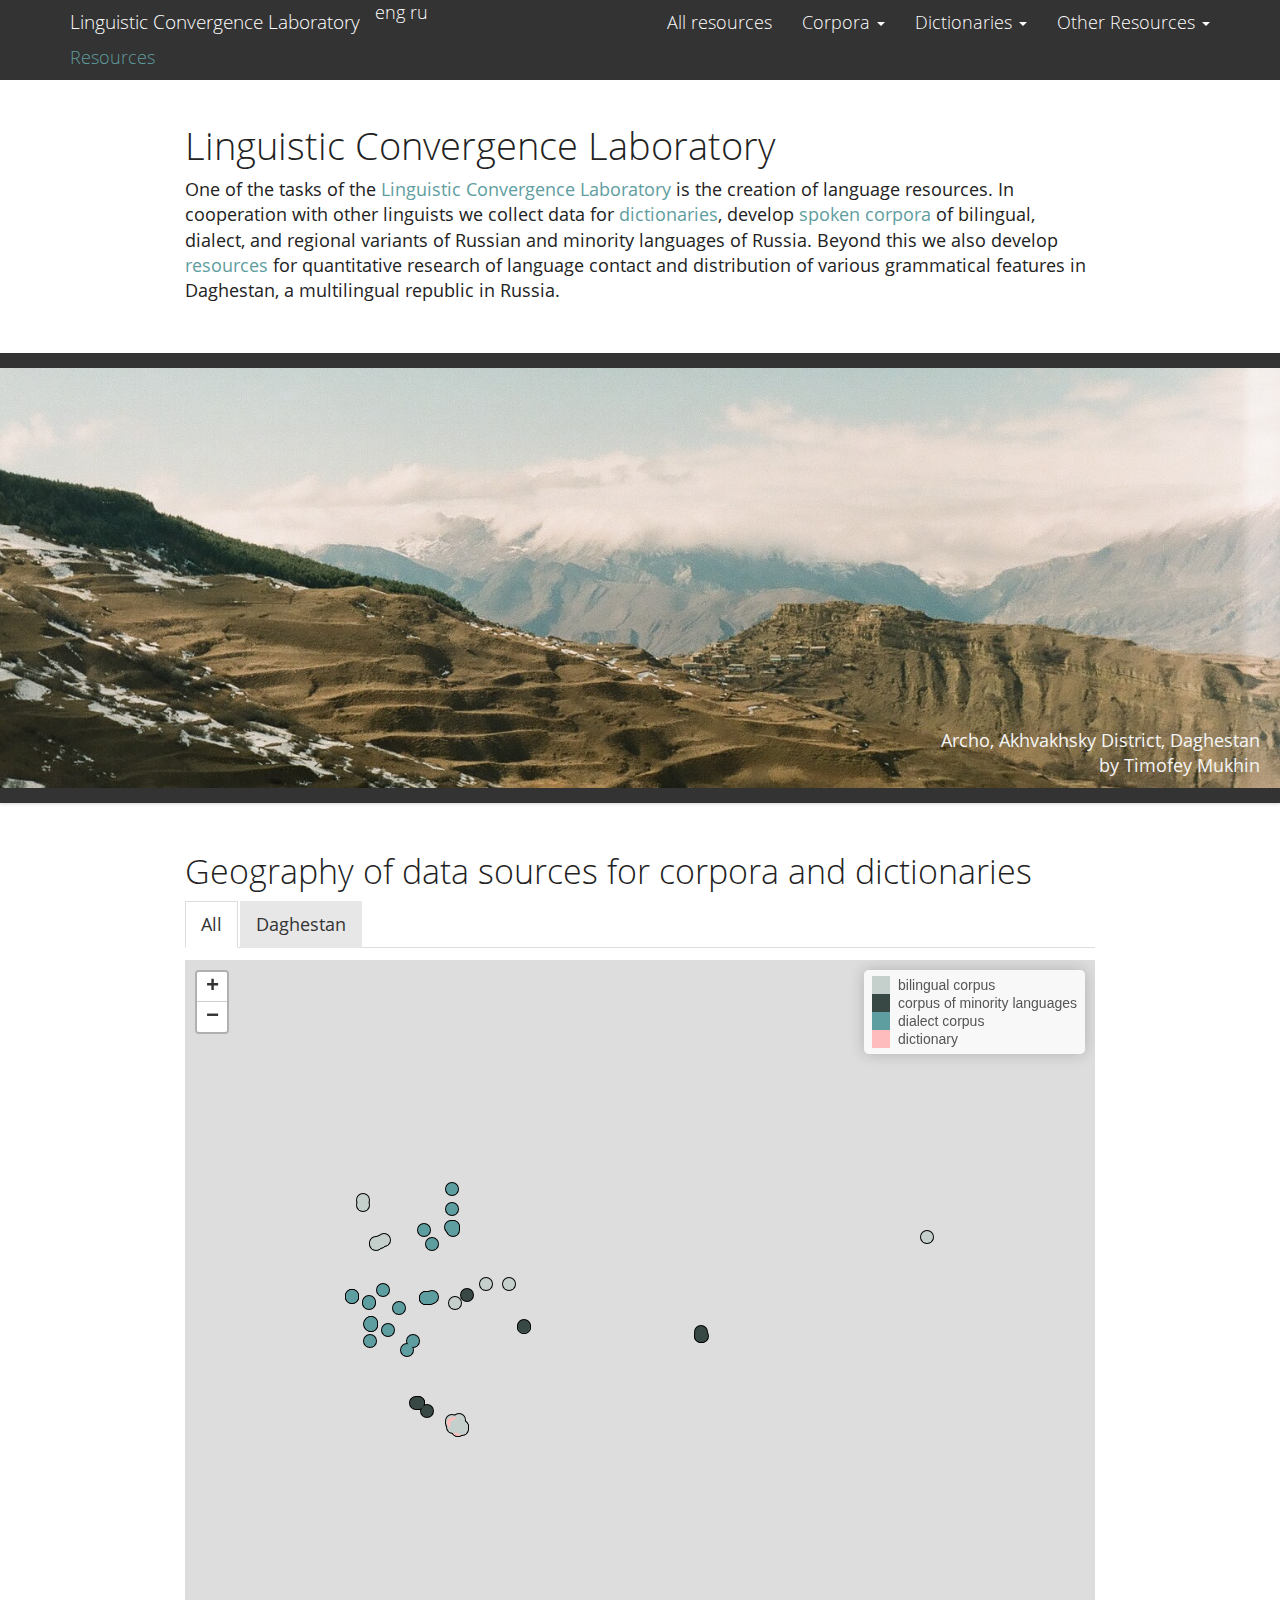
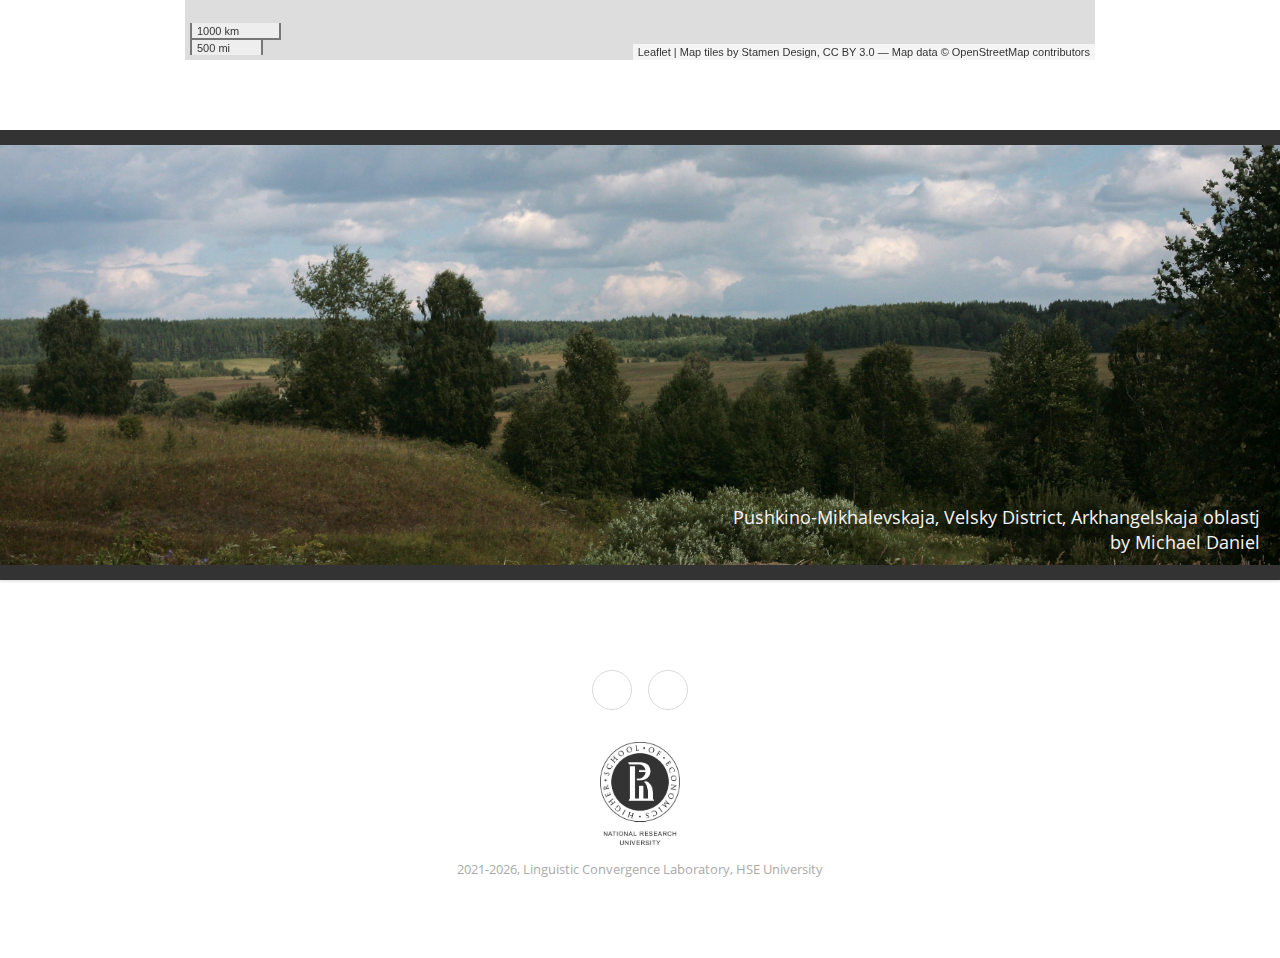
==== commit 0655bf0d: "Middle Pyoza link" ====
--- a/index.html
+++ b/index.html
@@ -317,6 +317,9 @@
           <a href="http://lingconlab.ru/malinino/">Malinino dialect</a>
         </li>
         <li>
+          <a href="http://lingconlab.ru/pyoza/">Middle Pyoza dialect</a>
+        </li>
+        <li>
           <a href="http://lingconlab.ru/nekhochi/">Nekhochi dialect</a>
         </li>
         <li>
@@ -460,7 +463,7 @@
 <div id="all" class="section level2">
 <h2>All</h2>
 <div id="htmlwidget-244aaddf2639520a3f5a" style="width:672px;height:480px;" class="leaflet html-widget"></div>
-<script type="application/json" data-for="htmlwidget-244aaddf2639520a3f5a">{"x":{"options":{"crs":{"crsClass":"L.CRS.EPSG3857","code":null,"proj4def":null,"projectedBounds":null,"options":{}},"zoomControl":true},"calls":[{"method":"addTiles","args":["Stamen.TonerLite",null,null,{"minZoom":0,"maxZoom":18,"tileSize":256,"subdomains":"abc","errorTileUrl":"","tms":false,"noWrap":false,"zoomOffset":0,"zoomReverse":false,"opacity":1,"zIndex":1,"detectRetina":false}]},{"method":"addProviderTiles","args":["Stamen.TonerLite",null,"Stamen.TonerLite",{"errorTileUrl":"","noWrap":false,"detectRetina":false}]},{"method":"addCircleMarkers","args":[[42.0667737913141,53.7377439427896,53.7275816330036,56.8175303936337,42.2787295960885,56.7941037490238,52.8118438478156,61.5840497029774,42.3670929471883,64.9636709620851,56.8132000251311,42.0239116208365,42.0244859122351,42.6354041927863,42.0207413383442,54.0310020318232,53.9973651792486,42.7326849271676,44.0461459817847,41.997634849241,45.047325634291,56.8121788258182,53.2158857420998,42.0700434215536,52.8455082905714,41.6166,41.6186,61.5288706079825,64.6256050950421,52.2971451922232,42.1731202031857,56.1580010871652,54.1255736470444,42.9783630890781,42.2528,42.2568,61.5011111551685,53.4392727240609,42.0752038246737,61.8854386188771,61.6998197462665,56.7716087858632,45.0640202992501,53.8246221431156,42.7814853152129,51.2501341810638,53.9797741389512,52.2960319548886,54.1331336744997,42.5610279346735,42.57056,42.57076,45.0536665194073,45.0768895052302,41.7516115516436,42.3434066080818,52.8139410490598,42.1525537527337,42.3497829967926,42.090877134908,58.0176303487814,42.2462440441286,62.0997772673689,42.205218594637,56.6316223876856,56.660748648431,56.6491470625369,56.6518927034026,56.6619268630899,56.6893558763497,56.7219958391981,56.6951005203014,58.0019777562738,57.4027634139348,55.7244642662795,56.9578188052796,62.6816695210031,62.9422093908765,62.9391563369877,62.9445567428191,62.6623687611176,64.352968288037,56.2292723800097,56.2146393595724],[46.8686891234647,58.8417521398863,58.8426018649561,28.6875859088631,47.2311766742319,28.6841240628176,89.9874281348034,32.8425986617033,47.2450750893441,30.5597267894316,28.6823936395506,48.062863063121,47.9654743412296,47.2237373834487,48.0088832632428,31.898147668221,32.0073663363946,46.3217620718405,41.7812629017135,47.5843546506572,40.1804089995317,28.6973234956895,90.0474287407635,46.8612518446103,90.1071715824232,47.2647,47.2667,32.8290234921356,30.599377753857,39.3490966512283,47.7944906228771,46.7607042341594,32.0021865845453,47.4828249266475,47.0472,47.0512,42.656956040085,34.9267088496418,46.4117938699763,34.3590797360788,33.6219219200116,28.6706934313375,40.1760035538134,58.8864748097082,46.3174227964206,38.3774542925194,31.9937206687928,31.7879477629945,32.0140353069345,46.3016299250685,46.37278,46.37298,39.9459325397445,40.1862685927333,47.9289477688109,47.3297527348424,90.0421183092167,47.669665630058,47.3027470388149,46.917931536218,52.1504272351055,47.0005311482544,129.728479425133,47.8278686163628,42.2347652062606,42.4244838814762,41.8360782417641,41.7038957847617,41.7358457860172,41.6998952997355,42.6316559592833,41.6388958616272,56.2322823258891,34.1325446188435,36.8359550846001,48.7802817871615,46.4936074118857,46.1321514915384,46.4267476275263,46.3750392790236,41.3582859926678,46.2057840369171,31.6132747548968,31.6212411824737],6.6,null,["","","","","","","","","","","","","","","","","","","","","","","","","","","","","","","","","","","","","","","","","","","","","","","","","","","","","","","","","","","","","","","","","","","","","","","","","","","","","","","","","","","",""],{"interactive":true,"className":"","stroke":false,"color":"black","weight":5,"opacity":0.5,"fill":true,"fillColor":"black","fillOpacity":1},null,null,["<a href='https://glottolog.org/resource/languoid/id/russ1263' target='_blank'>Russian<\/a><br><b>Place name:<\/b> Archib <br> <b>Project:<\/b> <a target=\"_blank\" href=\" http://parasolcorpus.org/dagrus/ \"> Corpus of Russian spoken in Daghestan","<a href='https://glottolog.org/resource/languoid/id/russ1263' target='_blank'>Russian<\/a><br><b>Place name:<\/b> Baimovo <br> <b>Project:<\/b> <a target=\"_blank\" href=\" http://lingconlab.ru/BashkirRus/ \"> Corpus of Russian spoken in Bashkortostan","<a href='https://glottolog.org/resource/languoid/id/bash1264' target='_blank'>Bashkir<\/a><br><b>Place name:<\/b> Baimovo <br> <b>Project:<\/b> <a target=\"_blank\" href=\" http://lingconlab.ru/spoken_bashkir/ \"> Spoken corpus of Bashkir","<a href='https://glottolog.org/resource/languoid/id/russ1263' target='_blank'>Russian<\/a><br><b>Place name:<\/b> Balashi <br> <b>Project:<\/b> <a target=\"_blank\" href=\" http://lingconlab.ru/opochka \"> Corpus of Opochetsky dialects","<a href='https://glottolog.org/resource/languoid/id/russ1263' target='_blank'>Russian<\/a><br><b>Place name:<\/b> Balkhar <br> <b>Project:<\/b> <a target=\"_blank\" href=\" http://parasolcorpus.org/dagrus/ \"> Corpus of Russian spoken in Daghestan","<a href='https://glottolog.org/resource/languoid/id/russ1263' target='_blank'>Russian<\/a><br><b>Place name:<\/b> Barabany <br> <b>Project:<\/b> <a target=\"_blank\" href=\" http://lingconlab.ru/opochka \"> Corpus of Opochetsky dialects","<a href='https://glottolog.org/resource/languoid/id/khak1248' target='_blank'>Khakas<\/a><br><b>Place name:<\/b> Butrachty <br> <b>Project:<\/b> <a target=\"_blank\" href=\" http://lingconlab.ru/spoken_khakas/ \"> Spoken corpus of Khakas","<a href='https://glottolog.org/resource/languoid/id/russ1263' target='_blank'>Russian<\/a><br><b>Place name:<\/b> Vedlozero <br> <b>Project:<\/b> <a target=\"_blank\" href=\" http://lingconlab.ru/karelrus/ \"> Corpus of Karelian Russian","<a href='https://glottolog.org/resource/languoid/id/russ1263' target='_blank'>Russian<\/a><br><b>Place name:<\/b> Verkhniye Ubeki <br> <b>Project:<\/b> <a target=\"_blank\" href=\" http://parasolcorpus.org/dagrus/ \"> Corpus of Russian spoken in Daghestan","<a href='https://glottolog.org/resource/languoid/id/russ1263' target='_blank'>Russian<\/a><br><b>Place name:<\/b> Voknavolok <br> <b>Project:<\/b> <a target=\"_blank\" href=\" http://lingconlab.ru/karelrus/ \"> Corpus of Karelian Russian","<a href='https://glottolog.org/resource/languoid/id/russ1263' target='_blank'>Russian<\/a><br><b>Place name:<\/b> Glazanovo <br> <b>Project:<\/b> <a target=\"_blank\" href=\" http://lingconlab.ru/opochka \"> Corpus of Opochetsky dialects","<a href='https://glottolog.org/resource/languoid/id/russ1263' target='_blank'>Russian<\/a><br><b>Place name:<\/b> Darwag <br> <b>Project:<\/b> <a target=\"_blank\" href=\" http://parasolcorpus.org/dagrus/ \"> Corpus of Russian spoken in Daghestan","<a href='https://glottolog.org/resource/languoid/id/russ1263' target='_blank'>Russian<\/a><br><b>Place name:<\/b> Dubek <br> <b>Project:<\/b> <a target=\"_blank\" href=\" http://parasolcorpus.org/dagrus/ \"> Corpus of Russian spoken in Daghestan","<a href='https://glottolog.org/resource/languoid/id/russ1263' target='_blank'>Russian<\/a><br><b>Place name:<\/b> Durangi <br> <b>Project:<\/b> <a target=\"_blank\" href=\" http://parasolcorpus.org/dagrus/ \"> Corpus of Russian spoken in Daghestan","<a href='https://glottolog.org/resource/languoid/id/russ1263' target='_blank'>Russian<\/a><br><b>Place name:<\/b> Yersi <br> <b>Project:<\/b> <a target=\"_blank\" href=\" http://parasolcorpus.org/dagrus/ \"> Corpus of Russian spoken in Daghestan","<a href='https://glottolog.org/resource/languoid/id/russ1263' target='_blank'>Russian<\/a><br><b>Place name:<\/b> Zhanvil <br> <b>Project:<\/b> <a target=\"_blank\" href=\" http://lingconlab.ru/khislavichi/ \"> Corpus of the Russian dialect spoken in Khislavichi district","<a href='https://glottolog.org/resource/languoid/id/russ1263' target='_blank'>Russian<\/a><br><b>Place name:<\/b> Zhygalki <br> <b>Project:<\/b> <a target=\"_blank\" href=\" http://lingconlab.ru/khislavichi/ \"> Corpus of the Russian dialect spoken in Khislavichi district","<a href='https://glottolog.org/resource/languoid/id/russ1263' target='_blank'>Russian<\/a><br><b>Place name:<\/b> Zilo <br> <b>Project:<\/b> <a target=\"_blank\" href=\" http://parasolcorpus.org/dagrus/ \"> Corpus of Russian spoken in Daghestan","<a href='https://glottolog.org/resource/languoid/id/abaz1241' target='_blank'>Abaza<\/a><br><b>Place name:<\/b> Inzhich-Chukun <br> <b>Project:<\/b> <a target=\"_blank\" href=\" http://lingconlab.ru/spoken_abaza/ \"> Spoken corpus of Abaza","<a href='https://glottolog.org/resource/languoid/id/russ1263' target='_blank'>Russian<\/a><br><b>Place name:<\/b> Itsari <br> <b>Project:<\/b> <a target=\"_blank\" href=\" http://parasolcorpus.org/dagrus/ \"> Corpus of Russian spoken in Daghestan","<a href='https://glottolog.org/resource/languoid/id/adyg1241' target='_blank'>Adyghe<\/a><br><b>Place name:<\/b> Kabekhabl <br> <b>Project:<\/b> <a target=\"_blank\" href=\" http://lingconlab.ru/spoken_adyghe/ \"> Spoken corpus of Adyghe","<a href='https://glottolog.org/resource/languoid/id/russ1263' target='_blank'>Russian<\/a><br><b>Place name:<\/b> Kadnikovo <br> <b>Project:<\/b> <a target=\"_blank\" href=\" http://lingconlab.ru/opochka \"> Corpus of Opochetsky dialects","<a href='https://glottolog.org/resource/languoid/id/khak1248' target='_blank'>Khakas<\/a><br><b>Place name:<\/b> Kazanovka <br> <b>Project:<\/b> <a target=\"_blank\" href=\" http://lingconlab.ru/spoken_khakas/ \"> Spoken corpus of Khakas","<a href='https://glottolog.org/resource/languoid/id/russ1263' target='_blank'>Russian<\/a><br><b>Place name:<\/b> Kalib <br> <b>Project:<\/b> <a target=\"_blank\" href=\" http://parasolcorpus.org/dagrus/ \"> Corpus of Russian spoken in Daghestan","<a href='https://glottolog.org/resource/languoid/id/khak1248' target='_blank'>Khakas<\/a><br><b>Place name:<\/b> Karagay <br> <b>Project:<\/b> <a target=\"_blank\" href=\" http://lingconlab.ru/spoken_khakas/ \"> Spoken corpus of Khakas","<a href='https://glottolog.org/resource/languoid/id/russ1263' target='_blank'>Russian<\/a><br><b>Place name:<\/b> Kina <br> <b>Project:<\/b> <a target=\"_blank\" href=\" http://parasolcorpus.org/dagrus/ \"> Corpus of Russian spoken in Daghestan","<a href='https://glottolog.org/resource/languoid/id/rutu1240' target='_blank'>Rutul<\/a><br><b>Place name:<\/b> Kina <br> <b>Project:<\/b> <a target=\"_blank\" href=\" https://linghub.ru/rutuldict/ \"> Dictionary of the Rutul language","<a href='https://glottolog.org/resource/languoid/id/russ1263' target='_blank'>Russian<\/a><br><b>Place name:<\/b> Kinerma <br> <b>Project:<\/b> <a target=\"_blank\" href=\" http://lingconlab.ru/karelrus/ \"> Corpus of Karelian Russian","<a href='https://glottolog.org/resource/languoid/id/russ1263' target='_blank'>Russian<\/a><br><b>Place name:<\/b> Kostomuksha <br> <b>Project:<\/b> <a target=\"_blank\" href=\" http://lingconlab.ru/karelrus/ \"> Corpus of Karelian Russian","<a href='https://glottolog.org/resource/languoid/id/russ1263' target='_blank'>Russian<\/a><br><b>Place name:<\/b> Malinino <br> <b>Project:<\/b> <a target=\"_blank\" href=\" http://lingconlab.ru/malinino/ \"> Corpus of the Russian dialect spoken in the village Malinino","<a href='https://glottolog.org/resource/languoid/id/russ1263' target='_blank'>Russian<\/a><br><b>Place name:<\/b> Mallakent <br> <b>Project:<\/b> <a target=\"_blank\" href=\" http://parasolcorpus.org/dagrus/ \"> Corpus of Russian spoken in Daghestan","<a href='https://glottolog.org/resource/languoid/id/russ1263' target='_blank'>Russian<\/a><br><b>Place name:<\/b> Maloye Karachkino <br> <b>Project:<\/b> <a target=\"_blank\" href=\" http://lingconlab.ru/ChuvashRus/ \"> Corpus of Russian spoken in Chuvashia","<a href='https://glottolog.org/resource/languoid/id/russ1263' target='_blank'>Russian<\/a><br><b>Place name:<\/b> Malye Khutora <br> <b>Project:<\/b> <a target=\"_blank\" href=\" http://lingconlab.ru/khislavichi/ \"> Corpus of the Russian dialect spoken in Khislavichi district","<a href='https://glottolog.org/resource/languoid/id/russ1263' target='_blank'>Russian<\/a><br><b>Place name:<\/b> Makhachkala <br> <b>Project:<\/b> <a target=\"_blank\" href=\" http://parasolcorpus.org/dagrus/ \"> Corpus of Russian spoken in Daghestan","<a href='https://glottolog.org/resource/languoid/id/russ1263' target='_blank'>Russian<\/a><br><b>Place name:<\/b> Megeb <br> <b>Project:<\/b> <a target=\"_blank\" href=\" http://parasolcorpus.org/dagrus/ \"> Corpus of Russian spoken in Daghestan","<a href='https://glottolog.org/resource/languoid/id/mege1234' target='_blank'>Megeb<\/a><br><b>Place name:<\/b> Megeb <br> <b>Project:<\/b> <a target=\"_blank\" href=\" http://lingconlab.ru/MehwebDict/ \"> Dictionary of the Mehweb language","<a href='https://glottolog.org/resource/languoid/id/russ1263' target='_blank'>Russian<\/a><br><b>Place name:<\/b> Mikhalevskaya <br> <b>Project:<\/b> <a target=\"_blank\" href=\" http://www.parasolcorpus.org/Pushkino/login.php \"> Ustja River Basin Corpus","<a href='https://glottolog.org/resource/languoid/id/russ1263' target='_blank'>Russian<\/a><br><b>Place name:<\/b> Nekhochi <br> <b>Project:<\/b> <a target=\"_blank\" href=\" http://lingconlab.ru/nekhochi/ \"> Corpus of the Russian dialect spoken in Nekhochi","<a href='https://glottolog.org/resource/languoid/id/russ1263' target='_blank'>Russian<\/a><br><b>Place name:<\/b> Nikar <br> <b>Project:<\/b> <a target=\"_blank\" href=\" http://parasolcorpus.org/dagrus/ \"> Corpus of Russian spoken in Daghestan","<a href='https://glottolog.org/resource/languoid/id/russ1263' target='_blank'>Russian<\/a><br><b>Place name:<\/b> Petrozavodsk <br> <b>Project:<\/b> <a target=\"_blank\" href=\" http://lingconlab.ru/karelrus/ \"> Corpus of Karelian Russian","<a href='https://glottolog.org/resource/languoid/id/russ1263' target='_blank'>Russian<\/a><br><b>Place name:<\/b> Pryazha <br> <b>Project:<\/b> <a target=\"_blank\" href=\" http://lingconlab.ru/karelrus/ \"> Corpus of Karelian Russian","<a href='https://glottolog.org/resource/languoid/id/russ1263' target='_blank'>Russian<\/a><br><b>Place name:<\/b> Purshevo <br> <b>Project:<\/b> <a target=\"_blank\" href=\" http://lingconlab.ru/opochka \"> Corpus of Opochetsky dialects","<a href='https://glottolog.org/resource/languoid/id/adyg1241' target='_blank'>Adyghe<\/a><br><b>Place name:<\/b> Pshicho <br> <b>Project:<\/b> <a target=\"_blank\" href=\" http://lingconlab.ru/spoken_adyghe/ \"> Spoken corpus of Adyghe","<a href='https://glottolog.org/resource/languoid/id/bash1264' target='_blank'>Bashkir<\/a><br><b>Place name:<\/b> Rakhmetovo <br> <b>Project:<\/b> <a target=\"_blank\" href=\" http://lingconlab.ru/spoken_bashkir/ \"> Spoken corpus of Bashkir","<a href='https://glottolog.org/resource/languoid/id/russ1263' target='_blank'>Russian<\/a><br><b>Place name:<\/b> Rikvani <br> <b>Project:<\/b> <a target=\"_blank\" href=\" http://parasolcorpus.org/dagrus/ \"> Corpus of Russian spoken in Daghestan","<a href='https://glottolog.org/resource/languoid/id/russ1263' target='_blank'>Russian<\/a><br><b>Place name:<\/b> Rogovatoye <br> <b>Project:<\/b> <a target=\"_blank\" href=\" http://lingconlab.ru/rogovatka/ \"> Corpus of Rogovatka dialect","<a href='https://glottolog.org/resource/languoid/id/russ1263' target='_blank'>Russian<\/a><br><b>Place name:<\/b> Soino <br> <b>Project:<\/b> <a target=\"_blank\" href=\" http://lingconlab.ru/khislavichi/ \"> Corpus of the Russian dialect spoken in Khislavichi district","<a href='https://glottolog.org/resource/languoid/id/russ1263' target='_blank'>Russian<\/a><br><b>Place name:<\/b> Spiridonova Buda <br> <b>Project:<\/b> <a target=\"_blank\" href=\" http://lingconlab.ru/SpiridonovaBuda/ \"> Corpus of Spiridonova Buda dialect","<a href='https://glottolog.org/resource/languoid/id/russ1263' target='_blank'>Russian<\/a><br><b>Place name:<\/b> Stajki <br> <b>Project:<\/b> <a target=\"_blank\" href=\" http://lingconlab.ru/khislavichi/ \"> Corpus of the Russian dialect spoken in Khislavichi district","<a href='https://glottolog.org/resource/languoid/id/russ1263' target='_blank'>Russian<\/a><br><b>Place name:<\/b> Tlibisho <br> <b>Project:<\/b> <a target=\"_blank\" href=\" http://parasolcorpus.org/dagrus/ \"> Corpus of Russian spoken in Daghestan","<a href='https://glottolog.org/resource/languoid/id/russ1263' target='_blank'>Russian<\/a><br><b>Place name:<\/b> Tukita <br> <b>Project:<\/b> <a target=\"_blank\" href=\" http://parasolcorpus.org/dagrus/ \"> Corpus of Russian spoken in Daghestan","<a href='https://glottolog.org/resource/languoid/id/kara1474' target='_blank'>Karata<\/a><br><b>Place name:<\/b> Tukita <br> <b>Project:<\/b> <a target=\"_blank\" href=\" http://lingconlab.ru/TukitaDict/ \"> Dictionary of the Tukita language","<a href='https://glottolog.org/resource/languoid/id/kaba1278' target='_blank'>Kabardian<\/a><br><b>Place name:<\/b> Ulyap <br> <b>Project:<\/b> <a target=\"_blank\" href=\" http://lingconlab.ru/spoken_besleney/ \"> Spoken Corpus of the Besleney Dialect of East Circassian","<a href='https://glottolog.org/resource/languoid/id/adyg1241' target='_blank'>Adyghe<\/a><br><b>Place name:<\/b> Khatazhukay <br> <b>Project:<\/b> <a target=\"_blank\" href=\" http://lingconlab.ru/spoken_adyghe/ \"> Spoken corpus of Adyghe","<a href='https://glottolog.org/resource/languoid/id/russ1263' target='_blank'>Russian<\/a><br><b>Place name:<\/b> Khiv <br> <b>Project:<\/b> <a target=\"_blank\" href=\" http://parasolcorpus.org/dagrus/ \"> Corpus of Russian spoken in Daghestan","<a href='https://glottolog.org/resource/languoid/id/russ1263' target='_blank'>Russian<\/a><br><b>Place name:<\/b> Cukhta <br> <b>Project:<\/b> <a target=\"_blank\" href=\" http://parasolcorpus.org/dagrus/ \"> Corpus of Russian spoken in Daghestan","<a href='https://glottolog.org/resource/languoid/id/khak1248' target='_blank'>Khakas<\/a><br><b>Place name:<\/b> Chylany <br> <b>Project:<\/b> <a target=\"_blank\" href=\" http://lingconlab.ru/spoken_khakas/ \"> Spoken corpus of Khakas","<a href='https://glottolog.org/resource/languoid/id/russ1263' target='_blank'>Russian<\/a><br><b>Place name:<\/b> Chishili <br> <b>Project:<\/b> <a target=\"_blank\" href=\" http://parasolcorpus.org/dagrus/ \"> Corpus of Russian spoken in Daghestan","<a href='https://glottolog.org/resource/languoid/id/russ1263' target='_blank'>Russian<\/a><br><b>Place name:<\/b> Chuni <br> <b>Project:<\/b> <a target=\"_blank\" href=\" http://parasolcorpus.org/dagrus/ \"> Corpus of Russian spoken in Daghestan","<a href='https://glottolog.org/resource/languoid/id/russ1263' target='_blank'>Russian<\/a><br><b>Place name:<\/b> Shalib <br> <b>Project:<\/b> <a target=\"_blank\" href=\" http://parasolcorpus.org/dagrus/ \"> Corpus of Russian spoken in Daghestan","<a href='https://glottolog.org/resource/languoid/id/russ1263' target='_blank'>Russian<\/a><br><b>Place name:<\/b> Shamardan <br> <b>Project:<\/b> <a target=\"_blank\" href=\" http://lingconlab.ru/BesermanRus/ \"> Corpus of Russian spoken by the Besermans","<a href='https://glottolog.org/resource/languoid/id/russ1263' target='_blank'>Russian<\/a><br><b>Place name:<\/b> Shangoda <br> <b>Project:<\/b> <a target=\"_blank\" href=\" http://parasolcorpus.org/dagrus/ \"> Corpus of Russian spoken in Daghestan","<a href='https://glottolog.org/resource/languoid/id/russ1263' target='_blank'>Russian<\/a><br><b>Place name:<\/b> Yakutsk <br> <b>Project:<\/b> <a target=\"_blank\" href=\" http://lingconlab.ru/cs_yakut/ \"> Yakut-Russian Code-Switching Corpus","<a href='https://glottolog.org/resource/languoid/id/russ1263' target='_blank'>Russian<\/a><br><b>Place name:<\/b> Yangikent <br> <b>Project:<\/b> <a target=\"_blank\" href=\" http://parasolcorpus.org/dagrus/ \"> Corpus of Russian spoken in Daghestan","<a href='https://glottolog.org/resource/languoid/id/russ1263' target='_blank'>Russian<\/a><br><b>Place name:<\/b> Mugreevo-Nikolskoe <br> <b>Project:<\/b> <a target=\"_blank\" href=\" http://lingconlab.ru/lukhteza/ \"> Corpus of Lukh and Teza river basins dialects","<a href='https://glottolog.org/resource/languoid/id/russ1263' target='_blank'>Russian<\/a><br><b>Place name:<\/b> Nizhnij Landekh <br> <b>Project:<\/b> <a target=\"_blank\" href=\" http://lingconlab.ru/lukhteza/ \"> Corpus of Lukh and Teza river basins dialects","<a href='https://glottolog.org/resource/languoid/id/russ1263' target='_blank'>Russian<\/a><br><b>Place name:<\/b> Preobrazhenskoe <br> <b>Project:<\/b> <a target=\"_blank\" href=\" http://lingconlab.ru/lukhteza/ \"> Corpus of Lukh and Teza river basins dialects","<a href='https://glottolog.org/resource/languoid/id/russ1263' target='_blank'>Russian<\/a><br><b>Place name:<\/b> Hotiml <br> <b>Project:<\/b> <a target=\"_blank\" href=\" http://lingconlab.ru/lukhteza/ \"> Corpus of Lukh and Teza river basins dialects","<a href='https://glottolog.org/resource/languoid/id/russ1263' target='_blank'>Russian<\/a><br><b>Place name:<\/b> Domnino <br> <b>Project:<\/b> <a target=\"_blank\" href=\" http://lingconlab.ru/lukhteza/ \"> Corpus of Lukh and Teza river basins dialects","<a href='https://glottolog.org/resource/languoid/id/russ1263' target='_blank'>Russian<\/a><br><b>Place name:<\/b> Ryapolovo <br> <b>Project:<\/b> <a target=\"_blank\" href=\" http://lingconlab.ru/lukhteza/ \"> Corpus of Lukh and Teza river basins dialects","<a href='https://glottolog.org/resource/languoid/id/russ1263' target='_blank'>Russian<\/a><br><b>Place name:<\/b> Pogorelka <br> <b>Project:<\/b> <a target=\"_blank\" href=\" http://lingconlab.ru/lukhteza/ \"> Corpus of Lukh and Teza river basins dialects","<a href='https://glottolog.org/resource/languoid/id/russ1263' target='_blank'>Russian<\/a><br><b>Place name:<\/b> Volokobino <br> <b>Project:<\/b> <a target=\"_blank\" href=\" http://lingconlab.ru/lukhteza/ \"> Corpus of Lukh and Teza river basins dialects","<a href='https://glottolog.org/resource/languoid/id/russ1263' target='_blank'>Russian<\/a><br><b>Place name:<\/b> Perm <br> <b>Project:<\/b> <a target=\"_blank\" href=\" http://lingconlab.ru/romarus \"> Romani Russian Corpus","<a href='https://glottolog.org/resource/languoid/id/russ1263' target='_blank'>Russian<\/a><br><b>Place name:<\/b> Luzhnikovo <br> <b>Project:<\/b> <a target=\"_blank\" href=\" http://lingconlab.ru/luzhnikovo \"> Luzhnikovo Corpus","<a href='https://glottolog.org/resource/languoid/id/russ1263' target='_blank'>Russian<\/a><br><b>Place name:<\/b> Zvenigorod <br> <b>Project:<\/b> <a target=\"_blank\" href=\" http://lingconlab.ru/zvenigorod/ \"> Corpus of Russian spoken in Zvenigorod","<a href='https://glottolog.org/resource/languoid/id/east2328' target='_blank'>Eastern Mari<\/a><br><b>Place name:<\/b> Staryj Torjal <br> <b>Project:<\/b> <a target=\"_blank\" href=\" http://lingconlab.ru/spoken_meadow_mari/ \"> Spoken corpus of Meadow Mari","<a href='https://glottolog.org/resource/languoid/id/russ1263' target='_blank'>Russian<\/a><br><b>Place name:<\/b> Vadyuga <br> <b>Project:<\/b> <a target=\"_blank\" href=\" http://lingconlab.ru/vaduga/ \"> Upper Pinega and Vyya Corpus","<a href='https://glottolog.org/resource/languoid/id/russ1263' target='_blank'>Russian<\/a><br><b>Place name:<\/b> Tineva <br> <b>Project:<\/b> <a target=\"_blank\" href=\" http://lingconlab.ru/vaduga/ \"> Upper Pinega and Vyya Corpus","<a href='https://glottolog.org/resource/languoid/id/russ1263' target='_blank'>Russian<\/a><br><b>Place name:<\/b> Zaytsevo <br> <b>Project:<\/b> <a target=\"_blank\" href=\" http://lingconlab.ru/vaduga/ \"> Upper Pinega and Vyya Corpus","<a href='https://glottolog.org/resource/languoid/id/russ1263' target='_blank'>Russian<\/a><br><b>Place name:<\/b> Podolskaya <br> <b>Project:<\/b> <a target=\"_blank\" href=\" http://lingconlab.ru/vaduga/ \"> Upper Pinega and Vyya Corpus","<a href='https://glottolog.org/resource/languoid/id/russ1263' target='_blank'>Russian<\/a><br><b>Place name:<\/b> Niz <br> <b>Project:<\/b> <a target=\"_blank\" href=\" http://lingconlab.ru/tserkovnoe \"> Corpus of the Russian dialect spoken in Tserkovnoe","<a href='https://glottolog.org/resource/languoid/id/russ1263' target='_blank'>Russian<\/a><br><b>Place name:<\/b> Keba <br> <b>Project:<\/b> <a target=\"_blank\" href=\" http://lingconlab.ru/keba \"> Corpus of the Russian dialect spoken in Keba","<a href='https://glottolog.org/resource/languoid/id/russ1263' target='_blank'>Russian<\/a><br><b>Place name:<\/b> Shetnevo <br> <b>Project:<\/b> <a target=\"_blank\" href=\" http://lingconlab.ru/shetnevo/ \"> Corpus of Shetnevo and Makeevo","<a href='https://glottolog.org/resource/languoid/id/russ1263' target='_blank'>Russian<\/a><br><b>Place name:<\/b> Makeevo <br> <b>Project:<\/b> <a target=\"_blank\" href=\" http://lingconlab.ru/shetnevo/ \"> Corpus of Shetnevo and Makeevo"],null,null,{"interactive":false,"permanent":false,"direction":"auto","opacity":1,"offset":[0,0],"textsize":"10px","textOnly":false,"className":"","sticky":true},null]},{"method":"addCircleMarkers","args":[[42.0667737913141,53.7377439427896,53.7275816330036,56.8175303936337,42.2787295960885,56.7941037490238,52.8118438478156,61.5840497029774,42.3670929471883,64.9636709620851,56.8132000251311,42.0239116208365,42.0244859122351,42.6354041927863,42.0207413383442,54.0310020318232,53.9973651792486,42.7326849271676,44.0461459817847,41.997634849241,45.047325634291,56.8121788258182,53.2158857420998,42.0700434215536,52.8455082905714,41.6166,41.6186,61.5288706079825,64.6256050950421,52.2971451922232,42.1731202031857,56.1580010871652,54.1255736470444,42.9783630890781,42.2528,42.2568,61.5011111551685,53.4392727240609,42.0752038246737,61.8854386188771,61.6998197462665,56.7716087858632,45.0640202992501,53.8246221431156,42.7814853152129,51.2501341810638,53.9797741389512,52.2960319548886,54.1331336744997,42.5610279346735,42.57056,42.57076,45.0536665194073,45.0768895052302,41.7516115516436,42.3434066080818,52.8139410490598,42.1525537527337,42.3497829967926,42.090877134908,58.0176303487814,42.2462440441286,62.0997772673689,42.205218594637,56.6316223876856,56.660748648431,56.6491470625369,56.6518927034026,56.6619268630899,56.6893558763497,56.7219958391981,56.6951005203014,58.0019777562738,57.4027634139348,55.7244642662795,56.9578188052796,62.6816695210031,62.9422093908765,62.9391563369877,62.9445567428191,62.6623687611176,64.352968288037,56.2292723800097,56.2146393595724],[46.8686891234647,58.8417521398863,58.8426018649561,28.6875859088631,47.2311766742319,28.6841240628176,89.9874281348034,32.8425986617033,47.2450750893441,30.5597267894316,28.6823936395506,48.062863063121,47.9654743412296,47.2237373834487,48.0088832632428,31.898147668221,32.0073663363946,46.3217620718405,41.7812629017135,47.5843546506572,40.1804089995317,28.6973234956895,90.0474287407635,46.8612518446103,90.1071715824232,47.2647,47.2667,32.8290234921356,30.599377753857,39.3490966512283,47.7944906228771,46.7607042341594,32.0021865845453,47.4828249266475,47.0472,47.0512,42.656956040085,34.9267088496418,46.4117938699763,34.3590797360788,33.6219219200116,28.6706934313375,40.1760035538134,58.8864748097082,46.3174227964206,38.3774542925194,31.9937206687928,31.7879477629945,32.0140353069345,46.3016299250685,46.37278,46.37298,39.9459325397445,40.1862685927333,47.9289477688109,47.3297527348424,90.0421183092167,47.669665630058,47.3027470388149,46.917931536218,52.1504272351055,47.0005311482544,129.728479425133,47.8278686163628,42.2347652062606,42.4244838814762,41.8360782417641,41.7038957847617,41.7358457860172,41.6998952997355,42.6316559592833,41.6388958616272,56.2322823258891,34.1325446188435,36.8359550846001,48.7802817871615,46.4936074118857,46.1321514915384,46.4267476275263,46.3750392790236,41.3582859926678,46.2057840369171,31.6132747548968,31.6212411824737],6,null,["","","","","","","","","","","","","","","","","","","","","","","","","","","","","","","","","","","","","","","","","","","","","","","","","","","","","","","","","","","","","","","","","","","","","","","","","","","","","","","","","","","",""],{"interactive":true,"className":"","stroke":false,"color":["#C5D0CC","#C5D0CC","#384845","#5F9EA0","#C5D0CC","#5F9EA0","#384845","#C5D0CC","#C5D0CC","#C5D0CC","#5F9EA0","#C5D0CC","#C5D0CC","#C5D0CC","#C5D0CC","#5F9EA0","#5F9EA0","#C5D0CC","#384845","#C5D0CC","#384845","#5F9EA0","#384845","#C5D0CC","#384845","#C5D0CC","#FFBCBC","#C5D0CC","#C5D0CC","#5F9EA0","#C5D0CC","#C5D0CC","#5F9EA0","#C5D0CC","#C5D0CC","#FFBCBC","#5F9EA0","#5F9EA0","#C5D0CC","#C5D0CC","#C5D0CC","#5F9EA0","#384845","#384845","#C5D0CC","#5F9EA0","#5F9EA0","#5F9EA0","#5F9EA0","#C5D0CC","#C5D0CC","#FFBCBC","#384845","#384845","#C5D0CC","#C5D0CC","#384845","#C5D0CC","#C5D0CC","#C5D0CC","#C5D0CC","#C5D0CC","#C5D0CC","#C5D0CC","#5F9EA0","#5F9EA0","#5F9EA0","#5F9EA0","#5F9EA0","#5F9EA0","#5F9EA0","#5F9EA0","#C5D0CC","#5F9EA0","#5F9EA0","#384845","#5F9EA0","#5F9EA0","#5F9EA0","#5F9EA0","#5F9EA0","#5F9EA0","#5F9EA0","#5F9EA0"],"weight":5,"opacity":0.5,"fill":true,"fillColor":["#C5D0CC","#C5D0CC","#384845","#5F9EA0","#C5D0CC","#5F9EA0","#384845","#C5D0CC","#C5D0CC","#C5D0CC","#5F9EA0","#C5D0CC","#C5D0CC","#C5D0CC","#C5D0CC","#5F9EA0","#5F9EA0","#C5D0CC","#384845","#C5D0CC","#384845","#5F9EA0","#384845","#C5D0CC","#384845","#C5D0CC","#FFBCBC","#C5D0CC","#C5D0CC","#5F9EA0","#C5D0CC","#C5D0CC","#5F9EA0","#C5D0CC","#C5D0CC","#FFBCBC","#5F9EA0","#5F9EA0","#C5D0CC","#C5D0CC","#C5D0CC","#5F9EA0","#384845","#384845","#C5D0CC","#5F9EA0","#5F9EA0","#5F9EA0","#5F9EA0","#C5D0CC","#C5D0CC","#FFBCBC","#384845","#384845","#C5D0CC","#C5D0CC","#384845","#C5D0CC","#C5D0CC","#C5D0CC","#C5D0CC","#C5D0CC","#C5D0CC","#C5D0CC","#5F9EA0","#5F9EA0","#5F9EA0","#5F9EA0","#5F9EA0","#5F9EA0","#5F9EA0","#5F9EA0","#C5D0CC","#5F9EA0","#5F9EA0","#384845","#5F9EA0","#5F9EA0","#5F9EA0","#5F9EA0","#5F9EA0","#5F9EA0","#5F9EA0","#5F9EA0"],"fillOpacity":1},null,null,["<a href='https://glottolog.org/resource/languoid/id/russ1263' target='_blank'>Russian<\/a><br><b>Place name:<\/b> Archib <br> <b>Project:<\/b> <a target=\"_blank\" href=\" http://parasolcorpus.org/dagrus/ \"> Corpus of Russian spoken in Daghestan","<a href='https://glottolog.org/resource/languoid/id/russ1263' target='_blank'>Russian<\/a><br><b>Place name:<\/b> Baimovo <br> <b>Project:<\/b> <a target=\"_blank\" href=\" http://lingconlab.ru/BashkirRus/ \"> Corpus of Russian spoken in Bashkortostan","<a href='https://glottolog.org/resource/languoid/id/bash1264' target='_blank'>Bashkir<\/a><br><b>Place name:<\/b> Baimovo <br> <b>Project:<\/b> <a target=\"_blank\" href=\" http://lingconlab.ru/spoken_bashkir/ \"> Spoken corpus of Bashkir","<a href='https://glottolog.org/resource/languoid/id/russ1263' target='_blank'>Russian<\/a><br><b>Place name:<\/b> Balashi <br> <b>Project:<\/b> <a target=\"_blank\" href=\" http://lingconlab.ru/opochka \"> Corpus of Opochetsky dialects","<a href='https://glottolog.org/resource/languoid/id/russ1263' target='_blank'>Russian<\/a><br><b>Place name:<\/b> Balkhar <br> <b>Project:<\/b> <a target=\"_blank\" href=\" http://parasolcorpus.org/dagrus/ \"> Corpus of Russian spoken in Daghestan","<a href='https://glottolog.org/resource/languoid/id/russ1263' target='_blank'>Russian<\/a><br><b>Place name:<\/b> Barabany <br> <b>Project:<\/b> <a target=\"_blank\" href=\" http://lingconlab.ru/opochka \"> Corpus of Opochetsky dialects","<a href='https://glottolog.org/resource/languoid/id/khak1248' target='_blank'>Khakas<\/a><br><b>Place name:<\/b> Butrachty <br> <b>Project:<\/b> <a target=\"_blank\" href=\" http://lingconlab.ru/spoken_khakas/ \"> Spoken corpus of Khakas","<a href='https://glottolog.org/resource/languoid/id/russ1263' target='_blank'>Russian<\/a><br><b>Place name:<\/b> Vedlozero <br> <b>Project:<\/b> <a target=\"_blank\" href=\" http://lingconlab.ru/karelrus/ \"> Corpus of Karelian Russian","<a href='https://glottolog.org/resource/languoid/id/russ1263' target='_blank'>Russian<\/a><br><b>Place name:<\/b> Verkhniye Ubeki <br> <b>Project:<\/b> <a target=\"_blank\" href=\" http://parasolcorpus.org/dagrus/ \"> Corpus of Russian spoken in Daghestan","<a href='https://glottolog.org/resource/languoid/id/russ1263' target='_blank'>Russian<\/a><br><b>Place name:<\/b> Voknavolok <br> <b>Project:<\/b> <a target=\"_blank\" href=\" http://lingconlab.ru/karelrus/ \"> Corpus of Karelian Russian","<a href='https://glottolog.org/resource/languoid/id/russ1263' target='_blank'>Russian<\/a><br><b>Place name:<\/b> Glazanovo <br> <b>Project:<\/b> <a target=\"_blank\" href=\" http://lingconlab.ru/opochka \"> Corpus of Opochetsky dialects","<a href='https://glottolog.org/resource/languoid/id/russ1263' target='_blank'>Russian<\/a><br><b>Place name:<\/b> Darwag <br> <b>Project:<\/b> <a target=\"_blank\" href=\" http://parasolcorpus.org/dagrus/ \"> Corpus of Russian spoken in Daghestan","<a href='https://glottolog.org/resource/languoid/id/russ1263' target='_blank'>Russian<\/a><br><b>Place name:<\/b> Dubek <br> <b>Project:<\/b> <a target=\"_blank\" href=\" http://parasolcorpus.org/dagrus/ \"> Corpus of Russian spoken in Daghestan","<a href='https://glottolog.org/resource/languoid/id/russ1263' target='_blank'>Russian<\/a><br><b>Place name:<\/b> Durangi <br> <b>Project:<\/b> <a target=\"_blank\" href=\" http://parasolcorpus.org/dagrus/ \"> Corpus of Russian spoken in Daghestan","<a href='https://glottolog.org/resource/languoid/id/russ1263' target='_blank'>Russian<\/a><br><b>Place name:<\/b> Yersi <br> <b>Project:<\/b> <a target=\"_blank\" href=\" http://parasolcorpus.org/dagrus/ \"> Corpus of Russian spoken in Daghestan","<a href='https://glottolog.org/resource/languoid/id/russ1263' target='_blank'>Russian<\/a><br><b>Place name:<\/b> Zhanvil <br> <b>Project:<\/b> <a target=\"_blank\" href=\" http://lingconlab.ru/khislavichi/ \"> Corpus of the Russian dialect spoken in Khislavichi district","<a href='https://glottolog.org/resource/languoid/id/russ1263' target='_blank'>Russian<\/a><br><b>Place name:<\/b> Zhygalki <br> <b>Project:<\/b> <a target=\"_blank\" href=\" http://lingconlab.ru/khislavichi/ \"> Corpus of the Russian dialect spoken in Khislavichi district","<a href='https://glottolog.org/resource/languoid/id/russ1263' target='_blank'>Russian<\/a><br><b>Place name:<\/b> Zilo <br> <b>Project:<\/b> <a target=\"_blank\" href=\" http://parasolcorpus.org/dagrus/ \"> Corpus of Russian spoken in Daghestan","<a href='https://glottolog.org/resource/languoid/id/abaz1241' target='_blank'>Abaza<\/a><br><b>Place name:<\/b> Inzhich-Chukun <br> <b>Project:<\/b> <a target=\"_blank\" href=\" http://lingconlab.ru/spoken_abaza/ \"> Spoken corpus of Abaza","<a href='https://glottolog.org/resource/languoid/id/russ1263' target='_blank'>Russian<\/a><br><b>Place name:<\/b> Itsari <br> <b>Project:<\/b> <a target=\"_blank\" href=\" http://parasolcorpus.org/dagrus/ \"> Corpus of Russian spoken in Daghestan","<a href='https://glottolog.org/resource/languoid/id/adyg1241' target='_blank'>Adyghe<\/a><br><b>Place name:<\/b> Kabekhabl <br> <b>Project:<\/b> <a target=\"_blank\" href=\" http://lingconlab.ru/spoken_adyghe/ \"> Spoken corpus of Adyghe","<a href='https://glottolog.org/resource/languoid/id/russ1263' target='_blank'>Russian<\/a><br><b>Place name:<\/b> Kadnikovo <br> <b>Project:<\/b> <a target=\"_blank\" href=\" http://lingconlab.ru/opochka \"> Corpus of Opochetsky dialects","<a href='https://glottolog.org/resource/languoid/id/khak1248' target='_blank'>Khakas<\/a><br><b>Place name:<\/b> Kazanovka <br> <b>Project:<\/b> <a target=\"_blank\" href=\" http://lingconlab.ru/spoken_khakas/ \"> Spoken corpus of Khakas","<a href='https://glottolog.org/resource/languoid/id/russ1263' target='_blank'>Russian<\/a><br><b>Place name:<\/b> Kalib <br> <b>Project:<\/b> <a target=\"_blank\" href=\" http://parasolcorpus.org/dagrus/ \"> Corpus of Russian spoken in Daghestan","<a href='https://glottolog.org/resource/languoid/id/khak1248' target='_blank'>Khakas<\/a><br><b>Place name:<\/b> Karagay <br> <b>Project:<\/b> <a target=\"_blank\" href=\" http://lingconlab.ru/spoken_khakas/ \"> Spoken corpus of Khakas","<a href='https://glottolog.org/resource/languoid/id/russ1263' target='_blank'>Russian<\/a><br><b>Place name:<\/b> Kina <br> <b>Project:<\/b> <a target=\"_blank\" href=\" http://parasolcorpus.org/dagrus/ \"> Corpus of Russian spoken in Daghestan","<a href='https://glottolog.org/resource/languoid/id/rutu1240' target='_blank'>Rutul<\/a><br><b>Place name:<\/b> Kina <br> <b>Project:<\/b> <a target=\"_blank\" href=\" https://linghub.ru/rutuldict/ \"> Dictionary of the Rutul language","<a href='https://glottolog.org/resource/languoid/id/russ1263' target='_blank'>Russian<\/a><br><b>Place name:<\/b> Kinerma <br> <b>Project:<\/b> <a target=\"_blank\" href=\" http://lingconlab.ru/karelrus/ \"> Corpus of Karelian Russian","<a href='https://glottolog.org/resource/languoid/id/russ1263' target='_blank'>Russian<\/a><br><b>Place name:<\/b> Kostomuksha <br> <b>Project:<\/b> <a target=\"_blank\" href=\" http://lingconlab.ru/karelrus/ \"> Corpus of Karelian Russian","<a href='https://glottolog.org/resource/languoid/id/russ1263' target='_blank'>Russian<\/a><br><b>Place name:<\/b> Malinino <br> <b>Project:<\/b> <a target=\"_blank\" href=\" http://lingconlab.ru/malinino/ \"> Corpus of the Russian dialect spoken in the village Malinino","<a href='https://glottolog.org/resource/languoid/id/russ1263' target='_blank'>Russian<\/a><br><b>Place name:<\/b> Mallakent <br> <b>Project:<\/b> <a target=\"_blank\" href=\" http://parasolcorpus.org/dagrus/ \"> Corpus of Russian spoken in Daghestan","<a href='https://glottolog.org/resource/languoid/id/russ1263' target='_blank'>Russian<\/a><br><b>Place name:<\/b> Maloye Karachkino <br> <b>Project:<\/b> <a target=\"_blank\" href=\" http://lingconlab.ru/ChuvashRus/ \"> Corpus of Russian spoken in Chuvashia","<a href='https://glottolog.org/resource/languoid/id/russ1263' target='_blank'>Russian<\/a><br><b>Place name:<\/b> Malye Khutora <br> <b>Project:<\/b> <a target=\"_blank\" href=\" http://lingconlab.ru/khislavichi/ \"> Corpus of the Russian dialect spoken in Khislavichi district","<a href='https://glottolog.org/resource/languoid/id/russ1263' target='_blank'>Russian<\/a><br><b>Place name:<\/b> Makhachkala <br> <b>Project:<\/b> <a target=\"_blank\" href=\" http://parasolcorpus.org/dagrus/ \"> Corpus of Russian spoken in Daghestan","<a href='https://glottolog.org/resource/languoid/id/russ1263' target='_blank'>Russian<\/a><br><b>Place name:<\/b> Megeb <br> <b>Project:<\/b> <a target=\"_blank\" href=\" http://parasolcorpus.org/dagrus/ \"> Corpus of Russian spoken in Daghestan","<a href='https://glottolog.org/resource/languoid/id/mege1234' target='_blank'>Megeb<\/a><br><b>Place name:<\/b> Megeb <br> <b>Project:<\/b> <a target=\"_blank\" href=\" http://lingconlab.ru/MehwebDict/ \"> Dictionary of the Mehweb language","<a href='https://glottolog.org/resource/languoid/id/russ1263' target='_blank'>Russian<\/a><br><b>Place name:<\/b> Mikhalevskaya <br> <b>Project:<\/b> <a target=\"_blank\" href=\" http://www.parasolcorpus.org/Pushkino/login.php \"> Ustja River Basin Corpus","<a href='https://glottolog.org/resource/languoid/id/russ1263' target='_blank'>Russian<\/a><br><b>Place name:<\/b> Nekhochi <br> <b>Project:<\/b> <a target=\"_blank\" href=\" http://lingconlab.ru/nekhochi/ \"> Corpus of the Russian dialect spoken in Nekhochi","<a href='https://glottolog.org/resource/languoid/id/russ1263' target='_blank'>Russian<\/a><br><b>Place name:<\/b> Nikar <br> <b>Project:<\/b> <a target=\"_blank\" href=\" http://parasolcorpus.org/dagrus/ \"> Corpus of Russian spoken in Daghestan","<a href='https://glottolog.org/resource/languoid/id/russ1263' target='_blank'>Russian<\/a><br><b>Place name:<\/b> Petrozavodsk <br> <b>Project:<\/b> <a target=\"_blank\" href=\" http://lingconlab.ru/karelrus/ \"> Corpus of Karelian Russian","<a href='https://glottolog.org/resource/languoid/id/russ1263' target='_blank'>Russian<\/a><br><b>Place name:<\/b> Pryazha <br> <b>Project:<\/b> <a target=\"_blank\" href=\" http://lingconlab.ru/karelrus/ \"> Corpus of Karelian Russian","<a href='https://glottolog.org/resource/languoid/id/russ1263' target='_blank'>Russian<\/a><br><b>Place name:<\/b> Purshevo <br> <b>Project:<\/b> <a target=\"_blank\" href=\" http://lingconlab.ru/opochka \"> Corpus of Opochetsky dialects","<a href='https://glottolog.org/resource/languoid/id/adyg1241' target='_blank'>Adyghe<\/a><br><b>Place name:<\/b> Pshicho <br> <b>Project:<\/b> <a target=\"_blank\" href=\" http://lingconlab.ru/spoken_adyghe/ \"> Spoken corpus of Adyghe","<a href='https://glottolog.org/resource/languoid/id/bash1264' target='_blank'>Bashkir<\/a><br><b>Place name:<\/b> Rakhmetovo <br> <b>Project:<\/b> <a target=\"_blank\" href=\" http://lingconlab.ru/spoken_bashkir/ \"> Spoken corpus of Bashkir","<a href='https://glottolog.org/resource/languoid/id/russ1263' target='_blank'>Russian<\/a><br><b>Place name:<\/b> Rikvani <br> <b>Project:<\/b> <a target=\"_blank\" href=\" http://parasolcorpus.org/dagrus/ \"> Corpus of Russian spoken in Daghestan","<a href='https://glottolog.org/resource/languoid/id/russ1263' target='_blank'>Russian<\/a><br><b>Place name:<\/b> Rogovatoye <br> <b>Project:<\/b> <a target=\"_blank\" href=\" http://lingconlab.ru/rogovatka/ \"> Corpus of Rogovatka dialect","<a href='https://glottolog.org/resource/languoid/id/russ1263' target='_blank'>Russian<\/a><br><b>Place name:<\/b> Soino <br> <b>Project:<\/b> <a target=\"_blank\" href=\" http://lingconlab.ru/khislavichi/ \"> Corpus of the Russian dialect spoken in Khislavichi district","<a href='https://glottolog.org/resource/languoid/id/russ1263' target='_blank'>Russian<\/a><br><b>Place name:<\/b> Spiridonova Buda <br> <b>Project:<\/b> <a target=\"_blank\" href=\" http://lingconlab.ru/SpiridonovaBuda/ \"> Corpus of Spiridonova Buda dialect","<a href='https://glottolog.org/resource/languoid/id/russ1263' target='_blank'>Russian<\/a><br><b>Place name:<\/b> Stajki <br> <b>Project:<\/b> <a target=\"_blank\" href=\" http://lingconlab.ru/khislavichi/ \"> Corpus of the Russian dialect spoken in Khislavichi district","<a href='https://glottolog.org/resource/languoid/id/russ1263' target='_blank'>Russian<\/a><br><b>Place name:<\/b> Tlibisho <br> <b>Project:<\/b> <a target=\"_blank\" href=\" http://parasolcorpus.org/dagrus/ \"> Corpus of Russian spoken in Daghestan","<a href='https://glottolog.org/resource/languoid/id/russ1263' target='_blank'>Russian<\/a><br><b>Place name:<\/b> Tukita <br> <b>Project:<\/b> <a target=\"_blank\" href=\" http://parasolcorpus.org/dagrus/ \"> Corpus of Russian spoken in Daghestan","<a href='https://glottolog.org/resource/languoid/id/kara1474' target='_blank'>Karata<\/a><br><b>Place name:<\/b> Tukita <br> <b>Project:<\/b> <a target=\"_blank\" href=\" http://lingconlab.ru/TukitaDict/ \"> Dictionary of the Tukita language","<a href='https://glottolog.org/resource/languoid/id/kaba1278' target='_blank'>Kabardian<\/a><br><b>Place name:<\/b> Ulyap <br> <b>Project:<\/b> <a target=\"_blank\" href=\" http://lingconlab.ru/spoken_besleney/ \"> Spoken Corpus of the Besleney Dialect of East Circassian","<a href='https://glottolog.org/resource/languoid/id/adyg1241' target='_blank'>Adyghe<\/a><br><b>Place name:<\/b> Khatazhukay <br> <b>Project:<\/b> <a target=\"_blank\" href=\" http://lingconlab.ru/spoken_adyghe/ \"> Spoken corpus of Adyghe","<a href='https://glottolog.org/resource/languoid/id/russ1263' target='_blank'>Russian<\/a><br><b>Place name:<\/b> Khiv <br> <b>Project:<\/b> <a target=\"_blank\" href=\" http://parasolcorpus.org/dagrus/ \"> Corpus of Russian spoken in Daghestan","<a href='https://glottolog.org/resource/languoid/id/russ1263' target='_blank'>Russian<\/a><br><b>Place name:<\/b> Cukhta <br> <b>Project:<\/b> <a target=\"_blank\" href=\" http://parasolcorpus.org/dagrus/ \"> Corpus of Russian spoken in Daghestan","<a href='https://glottolog.org/resource/languoid/id/khak1248' target='_blank'>Khakas<\/a><br><b>Place name:<\/b> Chylany <br> <b>Project:<\/b> <a target=\"_blank\" href=\" http://lingconlab.ru/spoken_khakas/ \"> Spoken corpus of Khakas","<a href='https://glottolog.org/resource/languoid/id/russ1263' target='_blank'>Russian<\/a><br><b>Place name:<\/b> Chishili <br> <b>Project:<\/b> <a target=\"_blank\" href=\" http://parasolcorpus.org/dagrus/ \"> Corpus of Russian spoken in Daghestan","<a href='https://glottolog.org/resource/languoid/id/russ1263' target='_blank'>Russian<\/a><br><b>Place name:<\/b> Chuni <br> <b>Project:<\/b> <a target=\"_blank\" href=\" http://parasolcorpus.org/dagrus/ \"> Corpus of Russian spoken in Daghestan","<a href='https://glottolog.org/resource/languoid/id/russ1263' target='_blank'>Russian<\/a><br><b>Place name:<\/b> Shalib <br> <b>Project:<\/b> <a target=\"_blank\" href=\" http://parasolcorpus.org/dagrus/ \"> Corpus of Russian spoken in Daghestan","<a href='https://glottolog.org/resource/languoid/id/russ1263' target='_blank'>Russian<\/a><br><b>Place name:<\/b> Shamardan <br> <b>Project:<\/b> <a target=\"_blank\" href=\" http://lingconlab.ru/BesermanRus/ \"> Corpus of Russian spoken by the Besermans","<a href='https://glottolog.org/resource/languoid/id/russ1263' target='_blank'>Russian<\/a><br><b>Place name:<\/b> Shangoda <br> <b>Project:<\/b> <a target=\"_blank\" href=\" http://parasolcorpus.org/dagrus/ \"> Corpus of Russian spoken in Daghestan","<a href='https://glottolog.org/resource/languoid/id/russ1263' target='_blank'>Russian<\/a><br><b>Place name:<\/b> Yakutsk <br> <b>Project:<\/b> <a target=\"_blank\" href=\" http://lingconlab.ru/cs_yakut/ \"> Yakut-Russian Code-Switching Corpus","<a href='https://glottolog.org/resource/languoid/id/russ1263' target='_blank'>Russian<\/a><br><b>Place name:<\/b> Yangikent <br> <b>Project:<\/b> <a target=\"_blank\" href=\" http://parasolcorpus.org/dagrus/ \"> Corpus of Russian spoken in Daghestan","<a href='https://glottolog.org/resource/languoid/id/russ1263' target='_blank'>Russian<\/a><br><b>Place name:<\/b> Mugreevo-Nikolskoe <br> <b>Project:<\/b> <a target=\"_blank\" href=\" http://lingconlab.ru/lukhteza/ \"> Corpus of Lukh and Teza river basins dialects","<a href='https://glottolog.org/resource/languoid/id/russ1263' target='_blank'>Russian<\/a><br><b>Place name:<\/b> Nizhnij Landekh <br> <b>Project:<\/b> <a target=\"_blank\" href=\" http://lingconlab.ru/lukhteza/ \"> Corpus of Lukh and Teza river basins dialects","<a href='https://glottolog.org/resource/languoid/id/russ1263' target='_blank'>Russian<\/a><br><b>Place name:<\/b> Preobrazhenskoe <br> <b>Project:<\/b> <a target=\"_blank\" href=\" http://lingconlab.ru/lukhteza/ \"> Corpus of Lukh and Teza river basins dialects","<a href='https://glottolog.org/resource/languoid/id/russ1263' target='_blank'>Russian<\/a><br><b>Place name:<\/b> Hotiml <br> <b>Project:<\/b> <a target=\"_blank\" href=\" http://lingconlab.ru/lukhteza/ \"> Corpus of Lukh and Teza river basins dialects","<a href='https://glottolog.org/resource/languoid/id/russ1263' target='_blank'>Russian<\/a><br><b>Place name:<\/b> Domnino <br> <b>Project:<\/b> <a target=\"_blank\" href=\" http://lingconlab.ru/lukhteza/ \"> Corpus of Lukh and Teza river basins dialects","<a href='https://glottolog.org/resource/languoid/id/russ1263' target='_blank'>Russian<\/a><br><b>Place name:<\/b> Ryapolovo <br> <b>Project:<\/b> <a target=\"_blank\" href=\" http://lingconlab.ru/lukhteza/ \"> Corpus of Lukh and Teza river basins dialects","<a href='https://glottolog.org/resource/languoid/id/russ1263' target='_blank'>Russian<\/a><br><b>Place name:<\/b> Pogorelka <br> <b>Project:<\/b> <a target=\"_blank\" href=\" http://lingconlab.ru/lukhteza/ \"> Corpus of Lukh and Teza river basins dialects","<a href='https://glottolog.org/resource/languoid/id/russ1263' target='_blank'>Russian<\/a><br><b>Place name:<\/b> Volokobino <br> <b>Project:<\/b> <a target=\"_blank\" href=\" http://lingconlab.ru/lukhteza/ \"> Corpus of Lukh and Teza river basins dialects","<a href='https://glottolog.org/resource/languoid/id/russ1263' target='_blank'>Russian<\/a><br><b>Place name:<\/b> Perm <br> <b>Project:<\/b> <a target=\"_blank\" href=\" http://lingconlab.ru/romarus \"> Romani Russian Corpus","<a href='https://glottolog.org/resource/languoid/id/russ1263' target='_blank'>Russian<\/a><br><b>Place name:<\/b> Luzhnikovo <br> <b>Project:<\/b> <a target=\"_blank\" href=\" http://lingconlab.ru/luzhnikovo \"> Luzhnikovo Corpus","<a href='https://glottolog.org/resource/languoid/id/russ1263' target='_blank'>Russian<\/a><br><b>Place name:<\/b> Zvenigorod <br> <b>Project:<\/b> <a target=\"_blank\" href=\" http://lingconlab.ru/zvenigorod/ \"> Corpus of Russian spoken in Zvenigorod","<a href='https://glottolog.org/resource/languoid/id/east2328' target='_blank'>Eastern Mari<\/a><br><b>Place name:<\/b> Staryj Torjal <br> <b>Project:<\/b> <a target=\"_blank\" href=\" http://lingconlab.ru/spoken_meadow_mari/ \"> Spoken corpus of Meadow Mari","<a href='https://glottolog.org/resource/languoid/id/russ1263' target='_blank'>Russian<\/a><br><b>Place name:<\/b> Vadyuga <br> <b>Project:<\/b> <a target=\"_blank\" href=\" http://lingconlab.ru/vaduga/ \"> Upper Pinega and Vyya Corpus","<a href='https://glottolog.org/resource/languoid/id/russ1263' target='_blank'>Russian<\/a><br><b>Place name:<\/b> Tineva <br> <b>Project:<\/b> <a target=\"_blank\" href=\" http://lingconlab.ru/vaduga/ \"> Upper Pinega and Vyya Corpus","<a href='https://glottolog.org/resource/languoid/id/russ1263' target='_blank'>Russian<\/a><br><b>Place name:<\/b> Zaytsevo <br> <b>Project:<\/b> <a target=\"_blank\" href=\" http://lingconlab.ru/vaduga/ \"> Upper Pinega and Vyya Corpus","<a href='https://glottolog.org/resource/languoid/id/russ1263' target='_blank'>Russian<\/a><br><b>Place name:<\/b> Podolskaya <br> <b>Project:<\/b> <a target=\"_blank\" href=\" http://lingconlab.ru/vaduga/ \"> Upper Pinega and Vyya Corpus","<a href='https://glottolog.org/resource/languoid/id/russ1263' target='_blank'>Russian<\/a><br><b>Place name:<\/b> Niz <br> <b>Project:<\/b> <a target=\"_blank\" href=\" http://lingconlab.ru/tserkovnoe \"> Corpus of the Russian dialect spoken in Tserkovnoe","<a href='https://glottolog.org/resource/languoid/id/russ1263' target='_blank'>Russian<\/a><br><b>Place name:<\/b> Keba <br> <b>Project:<\/b> <a target=\"_blank\" href=\" http://lingconlab.ru/keba \"> Corpus of the Russian dialect spoken in Keba","<a href='https://glottolog.org/resource/languoid/id/russ1263' target='_blank'>Russian<\/a><br><b>Place name:<\/b> Shetnevo <br> <b>Project:<\/b> <a target=\"_blank\" href=\" http://lingconlab.ru/shetnevo/ \"> Corpus of Shetnevo and Makeevo","<a href='https://glottolog.org/resource/languoid/id/russ1263' target='_blank'>Russian<\/a><br><b>Place name:<\/b> Makeevo <br> <b>Project:<\/b> <a target=\"_blank\" href=\" http://lingconlab.ru/shetnevo/ \"> Corpus of Shetnevo and Makeevo"],null,null,{"interactive":false,"permanent":false,"direction":"right","opacity":1,"offset":[7.5,0],"textsize":"10px","textOnly":true,"style":{"font-size":"15px","font-family":"sans-serif"},"className":"","sticky":true},null]},{"method":"addScaleBar","args":[{"maxWidth":100,"metric":true,"imperial":true,"updateWhenIdle":true,"position":"bottomleft"}]},{"method":"addLegend","args":[{"colors":["#C5D0CC","#384845","#5F9EA0","#FFBCBC"],"labels":["bilingual corpus","corpus of minority languages","dialect corpus","dictionary"],"na_color":null,"na_label":"NA","opacity":1,"position":"topright","type":"factor","title":null,"extra":null,"layerId":null,"className":"info legend","group":null}]}],"limits":{"lat":[41.6166,64.9636709620851],"lng":[28.6706934313375,129.728479425133]}},"evals":[],"jsHooks":[]}</script>
+<script type="application/json" data-for="htmlwidget-244aaddf2639520a3f5a">{"x":{"options":{"crs":{"crsClass":"L.CRS.EPSG3857","code":null,"proj4def":null,"projectedBounds":null,"options":{}},"zoomControl":true},"calls":[{"method":"addTiles","args":["Stamen.TonerLite",null,null,{"minZoom":0,"maxZoom":18,"tileSize":256,"subdomains":"abc","errorTileUrl":"","tms":false,"noWrap":false,"zoomOffset":0,"zoomReverse":false,"opacity":1,"zIndex":1,"detectRetina":false}]},{"method":"addProviderTiles","args":["Stamen.TonerLite",null,"Stamen.TonerLite",{"errorTileUrl":"","noWrap":false,"detectRetina":false}]},{"method":"addCircleMarkers","args":[[42.0667737913141,53.7377439427896,53.7275816330036,56.8175303936337,42.2787295960885,56.7941037490238,52.8118438478156,61.5840497029774,42.3670929471883,64.9636709620851,56.8132000251311,42.0239116208365,42.0244859122351,42.6354041927863,42.0207413383442,54.0310020318232,53.9973651792486,42.7326849271676,44.0461459817847,41.997634849241,45.047325634291,56.8121788258182,53.2158857420998,42.0700434215536,52.8455082905714,41.6166,41.6186,61.5288706079825,64.6256050950421,52.2971451922232,42.1731202031857,56.1580010871652,54.1255736470444,42.9783630890781,42.2528,42.2568,61.5011111551685,53.4392727240609,42.0752038246737,61.8854386188771,61.6998197462665,56.7716087858632,45.0640202992501,53.8246221431156,42.7814853152129,51.2501341810638,53.9797741389512,52.2960319548886,54.1331336744997,42.5610279346735,42.57056,42.57076,45.0536665194073,45.0768895052302,41.7516115516436,42.3434066080818,52.8139410490598,42.1525537527337,42.3497829967926,42.090877134908,58.0176303487814,42.2462440441286,62.0997772673689,42.205218594637,56.6316223876856,56.660748648431,56.6491470625369,56.6518927034026,56.6619268630899,56.6893558763497,56.7219958391981,56.6951005203014,58.0019777562738,57.4027634139348,55.7244642662795,56.9578188052796,62.6816695210031,62.9422093908765,62.9391563369877,62.9445567428191,62.6623687611176,64.352968288037,56.2292723800097,56.2146393595724,65.7915404159691],[46.8686891234647,58.8417521398863,58.8426018649561,28.6875859088631,47.2311766742319,28.6841240628176,89.9874281348034,32.8425986617033,47.2450750893441,30.5597267894316,28.6823936395506,48.062863063121,47.9654743412296,47.2237373834487,48.0088832632428,31.898147668221,32.0073663363946,46.3217620718405,41.7812629017135,47.5843546506572,40.1804089995317,28.6973234956895,90.0474287407635,46.8612518446103,90.1071715824232,47.2647,47.2667,32.8290234921356,30.599377753857,39.3490966512283,47.7944906228771,46.7607042341594,32.0021865845453,47.4828249266475,47.0472,47.0512,42.656956040085,34.9267088496418,46.4117938699763,34.3590797360788,33.6219219200116,28.6706934313375,40.1760035538134,58.8864748097082,46.3174227964206,38.3774542925194,31.9937206687928,31.7879477629945,32.0140353069345,46.3016299250685,46.37278,46.37298,39.9459325397445,40.1862685927333,47.9289477688109,47.3297527348424,90.0421183092167,47.669665630058,47.3027470388149,46.917931536218,52.1504272351055,47.0005311482544,129.728479425133,47.8278686163628,42.2347652062606,42.4244838814762,41.8360782417641,41.7038957847617,41.7358457860172,41.6998952997355,42.6316559592833,41.6388958616272,56.2322823258891,34.1325446188435,36.8359550846001,48.7802817871615,46.4936074118857,46.1321514915384,46.4267476275263,46.3750392790236,41.3582859926678,46.2057840369171,31.6132747548968,31.6212411824737,46.1558367802263],6.6,null,["","","","","","","","","","","","","","","","","","","","","","","","","","","","","","","","","","","","","","","","","","","","","","","","","","","","","","","","","","","","","","","","","","","","","","","","","","","","","","","","","","","","",""],{"interactive":true,"className":"","stroke":false,"color":"black","weight":5,"opacity":0.5,"fill":true,"fillColor":"black","fillOpacity":1},null,null,["<a href='https://glottolog.org/resource/languoid/id/russ1263' target='_blank'>Russian<\/a><br><b>Place name:<\/b> Archib <br> <b>Project:<\/b> <a target=\"_blank\" href=\" http://parasolcorpus.org/dagrus/ \"> Corpus of Russian spoken in Daghestan","<a href='https://glottolog.org/resource/languoid/id/russ1263' target='_blank'>Russian<\/a><br><b>Place name:<\/b> Baimovo <br> <b>Project:<\/b> <a target=\"_blank\" href=\" http://lingconlab.ru/BashkirRus/ \"> Corpus of Russian spoken in Bashkortostan","<a href='https://glottolog.org/resource/languoid/id/bash1264' target='_blank'>Bashkir<\/a><br><b>Place name:<\/b> Baimovo <br> <b>Project:<\/b> <a target=\"_blank\" href=\" http://lingconlab.ru/spoken_bashkir/ \"> Spoken corpus of Bashkir","<a href='https://glottolog.org/resource/languoid/id/russ1263' target='_blank'>Russian<\/a><br><b>Place name:<\/b> Balashi <br> <b>Project:<\/b> <a target=\"_blank\" href=\" http://lingconlab.ru/opochka \"> Corpus of Opochetsky dialects","<a href='https://glottolog.org/resource/languoid/id/russ1263' target='_blank'>Russian<\/a><br><b>Place name:<\/b> Balkhar <br> <b>Project:<\/b> <a target=\"_blank\" href=\" http://parasolcorpus.org/dagrus/ \"> Corpus of Russian spoken in Daghestan","<a href='https://glottolog.org/resource/languoid/id/russ1263' target='_blank'>Russian<\/a><br><b>Place name:<\/b> Barabany <br> <b>Project:<\/b> <a target=\"_blank\" href=\" http://lingconlab.ru/opochka \"> Corpus of Opochetsky dialects","<a href='https://glottolog.org/resource/languoid/id/khak1248' target='_blank'>Khakas<\/a><br><b>Place name:<\/b> Butrachty <br> <b>Project:<\/b> <a target=\"_blank\" href=\" http://lingconlab.ru/spoken_khakas/ \"> Spoken corpus of Khakas","<a href='https://glottolog.org/resource/languoid/id/russ1263' target='_blank'>Russian<\/a><br><b>Place name:<\/b> Vedlozero <br> <b>Project:<\/b> <a target=\"_blank\" href=\" http://lingconlab.ru/karelrus/ \"> Corpus of Karelian Russian","<a href='https://glottolog.org/resource/languoid/id/russ1263' target='_blank'>Russian<\/a><br><b>Place name:<\/b> Verkhniye Ubeki <br> <b>Project:<\/b> <a target=\"_blank\" href=\" http://parasolcorpus.org/dagrus/ \"> Corpus of Russian spoken in Daghestan","<a href='https://glottolog.org/resource/languoid/id/russ1263' target='_blank'>Russian<\/a><br><b>Place name:<\/b> Voknavolok <br> <b>Project:<\/b> <a target=\"_blank\" href=\" http://lingconlab.ru/karelrus/ \"> Corpus of Karelian Russian","<a href='https://glottolog.org/resource/languoid/id/russ1263' target='_blank'>Russian<\/a><br><b>Place name:<\/b> Glazanovo <br> <b>Project:<\/b> <a target=\"_blank\" href=\" http://lingconlab.ru/opochka \"> Corpus of Opochetsky dialects","<a href='https://glottolog.org/resource/languoid/id/russ1263' target='_blank'>Russian<\/a><br><b>Place name:<\/b> Darwag <br> <b>Project:<\/b> <a target=\"_blank\" href=\" http://parasolcorpus.org/dagrus/ \"> Corpus of Russian spoken in Daghestan","<a href='https://glottolog.org/resource/languoid/id/russ1263' target='_blank'>Russian<\/a><br><b>Place name:<\/b> Dubek <br> <b>Project:<\/b> <a target=\"_blank\" href=\" http://parasolcorpus.org/dagrus/ \"> Corpus of Russian spoken in Daghestan","<a href='https://glottolog.org/resource/languoid/id/russ1263' target='_blank'>Russian<\/a><br><b>Place name:<\/b> Durangi <br> <b>Project:<\/b> <a target=\"_blank\" href=\" http://parasolcorpus.org/dagrus/ \"> Corpus of Russian spoken in Daghestan","<a href='https://glottolog.org/resource/languoid/id/russ1263' target='_blank'>Russian<\/a><br><b>Place name:<\/b> Yersi <br> <b>Project:<\/b> <a target=\"_blank\" href=\" http://parasolcorpus.org/dagrus/ \"> Corpus of Russian spoken in Daghestan","<a href='https://glottolog.org/resource/languoid/id/russ1263' target='_blank'>Russian<\/a><br><b>Place name:<\/b> Zhanvil <br> <b>Project:<\/b> <a target=\"_blank\" href=\" http://lingconlab.ru/khislavichi/ \"> Corpus of the Russian dialect spoken in Khislavichi district","<a href='https://glottolog.org/resource/languoid/id/russ1263' target='_blank'>Russian<\/a><br><b>Place name:<\/b> Zhygalki <br> <b>Project:<\/b> <a target=\"_blank\" href=\" http://lingconlab.ru/khislavichi/ \"> Corpus of the Russian dialect spoken in Khislavichi district","<a href='https://glottolog.org/resource/languoid/id/russ1263' target='_blank'>Russian<\/a><br><b>Place name:<\/b> Zilo <br> <b>Project:<\/b> <a target=\"_blank\" href=\" http://parasolcorpus.org/dagrus/ \"> Corpus of Russian spoken in Daghestan","<a href='https://glottolog.org/resource/languoid/id/abaz1241' target='_blank'>Abaza<\/a><br><b>Place name:<\/b> Inzhich-Chukun <br> <b>Project:<\/b> <a target=\"_blank\" href=\" http://lingconlab.ru/spoken_abaza/ \"> Spoken corpus of Abaza","<a href='https://glottolog.org/resource/languoid/id/russ1263' target='_blank'>Russian<\/a><br><b>Place name:<\/b> Itsari <br> <b>Project:<\/b> <a target=\"_blank\" href=\" http://parasolcorpus.org/dagrus/ \"> Corpus of Russian spoken in Daghestan","<a href='https://glottolog.org/resource/languoid/id/adyg1241' target='_blank'>Adyghe<\/a><br><b>Place name:<\/b> Kabekhabl <br> <b>Project:<\/b> <a target=\"_blank\" href=\" http://lingconlab.ru/spoken_adyghe/ \"> Spoken corpus of Adyghe","<a href='https://glottolog.org/resource/languoid/id/russ1263' target='_blank'>Russian<\/a><br><b>Place name:<\/b> Kadnikovo <br> <b>Project:<\/b> <a target=\"_blank\" href=\" http://lingconlab.ru/opochka \"> Corpus of Opochetsky dialects","<a href='https://glottolog.org/resource/languoid/id/khak1248' target='_blank'>Khakas<\/a><br><b>Place name:<\/b> Kazanovka <br> <b>Project:<\/b> <a target=\"_blank\" href=\" http://lingconlab.ru/spoken_khakas/ \"> Spoken corpus of Khakas","<a href='https://glottolog.org/resource/languoid/id/russ1263' target='_blank'>Russian<\/a><br><b>Place name:<\/b> Kalib <br> <b>Project:<\/b> <a target=\"_blank\" href=\" http://parasolcorpus.org/dagrus/ \"> Corpus of Russian spoken in Daghestan","<a href='https://glottolog.org/resource/languoid/id/khak1248' target='_blank'>Khakas<\/a><br><b>Place name:<\/b> Karagay <br> <b>Project:<\/b> <a target=\"_blank\" href=\" http://lingconlab.ru/spoken_khakas/ \"> Spoken corpus of Khakas","<a href='https://glottolog.org/resource/languoid/id/russ1263' target='_blank'>Russian<\/a><br><b>Place name:<\/b> Kina <br> <b>Project:<\/b> <a target=\"_blank\" href=\" http://parasolcorpus.org/dagrus/ \"> Corpus of Russian spoken in Daghestan","<a href='https://glottolog.org/resource/languoid/id/rutu1240' target='_blank'>Rutul<\/a><br><b>Place name:<\/b> Kina <br> <b>Project:<\/b> <a target=\"_blank\" href=\" https://linghub.ru/rutuldict/ \"> Dictionary of the Rutul language","<a href='https://glottolog.org/resource/languoid/id/russ1263' target='_blank'>Russian<\/a><br><b>Place name:<\/b> Kinerma <br> <b>Project:<\/b> <a target=\"_blank\" href=\" http://lingconlab.ru/karelrus/ \"> Corpus of Karelian Russian","<a href='https://glottolog.org/resource/languoid/id/russ1263' target='_blank'>Russian<\/a><br><b>Place name:<\/b> Kostomuksha <br> <b>Project:<\/b> <a target=\"_blank\" href=\" http://lingconlab.ru/karelrus/ \"> Corpus of Karelian Russian","<a href='https://glottolog.org/resource/languoid/id/russ1263' target='_blank'>Russian<\/a><br><b>Place name:<\/b> Malinino <br> <b>Project:<\/b> <a target=\"_blank\" href=\" http://lingconlab.ru/malinino/ \"> Corpus of the Russian dialect spoken in the village Malinino","<a href='https://glottolog.org/resource/languoid/id/russ1263' target='_blank'>Russian<\/a><br><b>Place name:<\/b> Mallakent <br> <b>Project:<\/b> <a target=\"_blank\" href=\" http://parasolcorpus.org/dagrus/ \"> Corpus of Russian spoken in Daghestan","<a href='https://glottolog.org/resource/languoid/id/russ1263' target='_blank'>Russian<\/a><br><b>Place name:<\/b> Maloye Karachkino <br> <b>Project:<\/b> <a target=\"_blank\" href=\" http://lingconlab.ru/ChuvashRus/ \"> Corpus of Russian spoken in Chuvashia","<a href='https://glottolog.org/resource/languoid/id/russ1263' target='_blank'>Russian<\/a><br><b>Place name:<\/b> Malye Khutora <br> <b>Project:<\/b> <a target=\"_blank\" href=\" http://lingconlab.ru/khislavichi/ \"> Corpus of the Russian dialect spoken in Khislavichi district","<a href='https://glottolog.org/resource/languoid/id/russ1263' target='_blank'>Russian<\/a><br><b>Place name:<\/b> Makhachkala <br> <b>Project:<\/b> <a target=\"_blank\" href=\" http://parasolcorpus.org/dagrus/ \"> Corpus of Russian spoken in Daghestan","<a href='https://glottolog.org/resource/languoid/id/russ1263' target='_blank'>Russian<\/a><br><b>Place name:<\/b> Megeb <br> <b>Project:<\/b> <a target=\"_blank\" href=\" http://parasolcorpus.org/dagrus/ \"> Corpus of Russian spoken in Daghestan","<a href='https://glottolog.org/resource/languoid/id/mege1234' target='_blank'>Megeb<\/a><br><b>Place name:<\/b> Megeb <br> <b>Project:<\/b> <a target=\"_blank\" href=\" http://lingconlab.ru/MehwebDict/ \"> Dictionary of the Mehweb language","<a href='https://glottolog.org/resource/languoid/id/russ1263' target='_blank'>Russian<\/a><br><b>Place name:<\/b> Mikhalevskaya <br> <b>Project:<\/b> <a target=\"_blank\" href=\" http://www.parasolcorpus.org/Pushkino/login.php \"> Ustja River Basin Corpus","<a href='https://glottolog.org/resource/languoid/id/russ1263' target='_blank'>Russian<\/a><br><b>Place name:<\/b> Nekhochi <br> <b>Project:<\/b> <a target=\"_blank\" href=\" http://lingconlab.ru/nekhochi/ \"> Corpus of the Russian dialect spoken in Nekhochi","<a href='https://glottolog.org/resource/languoid/id/russ1263' target='_blank'>Russian<\/a><br><b>Place name:<\/b> Nikar <br> <b>Project:<\/b> <a target=\"_blank\" href=\" http://parasolcorpus.org/dagrus/ \"> Corpus of Russian spoken in Daghestan","<a href='https://glottolog.org/resource/languoid/id/russ1263' target='_blank'>Russian<\/a><br><b>Place name:<\/b> Petrozavodsk <br> <b>Project:<\/b> <a target=\"_blank\" href=\" http://lingconlab.ru/karelrus/ \"> Corpus of Karelian Russian","<a href='https://glottolog.org/resource/languoid/id/russ1263' target='_blank'>Russian<\/a><br><b>Place name:<\/b> Pryazha <br> <b>Project:<\/b> <a target=\"_blank\" href=\" http://lingconlab.ru/karelrus/ \"> Corpus of Karelian Russian","<a href='https://glottolog.org/resource/languoid/id/russ1263' target='_blank'>Russian<\/a><br><b>Place name:<\/b> Purshevo <br> <b>Project:<\/b> <a target=\"_blank\" href=\" http://lingconlab.ru/opochka \"> Corpus of Opochetsky dialects","<a href='https://glottolog.org/resource/languoid/id/adyg1241' target='_blank'>Adyghe<\/a><br><b>Place name:<\/b> Pshicho <br> <b>Project:<\/b> <a target=\"_blank\" href=\" http://lingconlab.ru/spoken_adyghe/ \"> Spoken corpus of Adyghe","<a href='https://glottolog.org/resource/languoid/id/bash1264' target='_blank'>Bashkir<\/a><br><b>Place name:<\/b> Rakhmetovo <br> <b>Project:<\/b> <a target=\"_blank\" href=\" http://lingconlab.ru/spoken_bashkir/ \"> Spoken corpus of Bashkir","<a href='https://glottolog.org/resource/languoid/id/russ1263' target='_blank'>Russian<\/a><br><b>Place name:<\/b> Rikvani <br> <b>Project:<\/b> <a target=\"_blank\" href=\" http://parasolcorpus.org/dagrus/ \"> Corpus of Russian spoken in Daghestan","<a href='https://glottolog.org/resource/languoid/id/russ1263' target='_blank'>Russian<\/a><br><b>Place name:<\/b> Rogovatoye <br> <b>Project:<\/b> <a target=\"_blank\" href=\" http://lingconlab.ru/rogovatka/ \"> Corpus of Rogovatka dialect","<a href='https://glottolog.org/resource/languoid/id/russ1263' target='_blank'>Russian<\/a><br><b>Place name:<\/b> Soino <br> <b>Project:<\/b> <a target=\"_blank\" href=\" http://lingconlab.ru/khislavichi/ \"> Corpus of the Russian dialect spoken in Khislavichi district","<a href='https://glottolog.org/resource/languoid/id/russ1263' target='_blank'>Russian<\/a><br><b>Place name:<\/b> Spiridonova Buda <br> <b>Project:<\/b> <a target=\"_blank\" href=\" http://lingconlab.ru/SpiridonovaBuda/ \"> Corpus of Spiridonova Buda dialect","<a href='https://glottolog.org/resource/languoid/id/russ1263' target='_blank'>Russian<\/a><br><b>Place name:<\/b> Stajki <br> <b>Project:<\/b> <a target=\"_blank\" href=\" http://lingconlab.ru/khislavichi/ \"> Corpus of the Russian dialect spoken in Khislavichi district","<a href='https://glottolog.org/resource/languoid/id/russ1263' target='_blank'>Russian<\/a><br><b>Place name:<\/b> Tlibisho <br> <b>Project:<\/b> <a target=\"_blank\" href=\" http://parasolcorpus.org/dagrus/ \"> Corpus of Russian spoken in Daghestan","<a href='https://glottolog.org/resource/languoid/id/russ1263' target='_blank'>Russian<\/a><br><b>Place name:<\/b> Tukita <br> <b>Project:<\/b> <a target=\"_blank\" href=\" http://parasolcorpus.org/dagrus/ \"> Corpus of Russian spoken in Daghestan","<a href='https://glottolog.org/resource/languoid/id/kara1474' target='_blank'>Karata<\/a><br><b>Place name:<\/b> Tukita <br> <b>Project:<\/b> <a target=\"_blank\" href=\" http://lingconlab.ru/TukitaDict/ \"> Dictionary of the Tukita language","<a href='https://glottolog.org/resource/languoid/id/kaba1278' target='_blank'>Kabardian<\/a><br><b>Place name:<\/b> Ulyap <br> <b>Project:<\/b> <a target=\"_blank\" href=\" http://lingconlab.ru/spoken_besleney/ \"> Spoken Corpus of the Besleney Dialect of East Circassian","<a href='https://glottolog.org/resource/languoid/id/adyg1241' target='_blank'>Adyghe<\/a><br><b>Place name:<\/b> Khatazhukay <br> <b>Project:<\/b> <a target=\"_blank\" href=\" http://lingconlab.ru/spoken_adyghe/ \"> Spoken corpus of Adyghe","<a href='https://glottolog.org/resource/languoid/id/russ1263' target='_blank'>Russian<\/a><br><b>Place name:<\/b> Khiv <br> <b>Project:<\/b> <a target=\"_blank\" href=\" http://parasolcorpus.org/dagrus/ \"> Corpus of Russian spoken in Daghestan","<a href='https://glottolog.org/resource/languoid/id/russ1263' target='_blank'>Russian<\/a><br><b>Place name:<\/b> Cukhta <br> <b>Project:<\/b> <a target=\"_blank\" href=\" http://parasolcorpus.org/dagrus/ \"> Corpus of Russian spoken in Daghestan","<a href='https://glottolog.org/resource/languoid/id/khak1248' target='_blank'>Khakas<\/a><br><b>Place name:<\/b> Chylany <br> <b>Project:<\/b> <a target=\"_blank\" href=\" http://lingconlab.ru/spoken_khakas/ \"> Spoken corpus of Khakas","<a href='https://glottolog.org/resource/languoid/id/russ1263' target='_blank'>Russian<\/a><br><b>Place name:<\/b> Chishili <br> <b>Project:<\/b> <a target=\"_blank\" href=\" http://parasolcorpus.org/dagrus/ \"> Corpus of Russian spoken in Daghestan","<a href='https://glottolog.org/resource/languoid/id/russ1263' target='_blank'>Russian<\/a><br><b>Place name:<\/b> Chuni <br> <b>Project:<\/b> <a target=\"_blank\" href=\" http://parasolcorpus.org/dagrus/ \"> Corpus of Russian spoken in Daghestan","<a href='https://glottolog.org/resource/languoid/id/russ1263' target='_blank'>Russian<\/a><br><b>Place name:<\/b> Shalib <br> <b>Project:<\/b> <a target=\"_blank\" href=\" http://parasolcorpus.org/dagrus/ \"> Corpus of Russian spoken in Daghestan","<a href='https://glottolog.org/resource/languoid/id/russ1263' target='_blank'>Russian<\/a><br><b>Place name:<\/b> Shamardan <br> <b>Project:<\/b> <a target=\"_blank\" href=\" http://lingconlab.ru/BesermanRus/ \"> Corpus of Russian spoken by the Besermans","<a href='https://glottolog.org/resource/languoid/id/russ1263' target='_blank'>Russian<\/a><br><b>Place name:<\/b> Shangoda <br> <b>Project:<\/b> <a target=\"_blank\" href=\" http://parasolcorpus.org/dagrus/ \"> Corpus of Russian spoken in Daghestan","<a href='https://glottolog.org/resource/languoid/id/russ1263' target='_blank'>Russian<\/a><br><b>Place name:<\/b> Yakutsk <br> <b>Project:<\/b> <a target=\"_blank\" href=\" http://lingconlab.ru/cs_yakut/ \"> Yakut-Russian Code-Switching Corpus","<a href='https://glottolog.org/resource/languoid/id/russ1263' target='_blank'>Russian<\/a><br><b>Place name:<\/b> Yangikent <br> <b>Project:<\/b> <a target=\"_blank\" href=\" http://parasolcorpus.org/dagrus/ \"> Corpus of Russian spoken in Daghestan","<a href='https://glottolog.org/resource/languoid/id/russ1263' target='_blank'>Russian<\/a><br><b>Place name:<\/b> Mugreevo-Nikolskoe <br> <b>Project:<\/b> <a target=\"_blank\" href=\" http://lingconlab.ru/lukhteza/ \"> Corpus of Lukh and Teza river basins dialects","<a href='https://glottolog.org/resource/languoid/id/russ1263' target='_blank'>Russian<\/a><br><b>Place name:<\/b> Nizhnij Landekh <br> <b>Project:<\/b> <a target=\"_blank\" href=\" http://lingconlab.ru/lukhteza/ \"> Corpus of Lukh and Teza river basins dialects","<a href='https://glottolog.org/resource/languoid/id/russ1263' target='_blank'>Russian<\/a><br><b>Place name:<\/b> Preobrazhenskoe <br> <b>Project:<\/b> <a target=\"_blank\" href=\" http://lingconlab.ru/lukhteza/ \"> Corpus of Lukh and Teza river basins dialects","<a href='https://glottolog.org/resource/languoid/id/russ1263' target='_blank'>Russian<\/a><br><b>Place name:<\/b> Hotiml <br> <b>Project:<\/b> <a target=\"_blank\" href=\" http://lingconlab.ru/lukhteza/ \"> Corpus of Lukh and Teza river basins dialects","<a href='https://glottolog.org/resource/languoid/id/russ1263' target='_blank'>Russian<\/a><br><b>Place name:<\/b> Domnino <br> <b>Project:<\/b> <a target=\"_blank\" href=\" http://lingconlab.ru/lukhteza/ \"> Corpus of Lukh and Teza river basins dialects","<a href='https://glottolog.org/resource/languoid/id/russ1263' target='_blank'>Russian<\/a><br><b>Place name:<\/b> Ryapolovo <br> <b>Project:<\/b> <a target=\"_blank\" href=\" http://lingconlab.ru/lukhteza/ \"> Corpus of Lukh and Teza river basins dialects","<a href='https://glottolog.org/resource/languoid/id/russ1263' target='_blank'>Russian<\/a><br><b>Place name:<\/b> Pogorelka <br> <b>Project:<\/b> <a target=\"_blank\" href=\" http://lingconlab.ru/lukhteza/ \"> Corpus of Lukh and Teza river basins dialects","<a href='https://glottolog.org/resource/languoid/id/russ1263' target='_blank'>Russian<\/a><br><b>Place name:<\/b> Volokobino <br> <b>Project:<\/b> <a target=\"_blank\" href=\" http://lingconlab.ru/lukhteza/ \"> Corpus of Lukh and Teza river basins dialects","<a href='https://glottolog.org/resource/languoid/id/russ1263' target='_blank'>Russian<\/a><br><b>Place name:<\/b> Perm <br> <b>Project:<\/b> <a target=\"_blank\" href=\" http://lingconlab.ru/romarus \"> Romani Russian Corpus","<a href='https://glottolog.org/resource/languoid/id/russ1263' target='_blank'>Russian<\/a><br><b>Place name:<\/b> Luzhnikovo <br> <b>Project:<\/b> <a target=\"_blank\" href=\" http://lingconlab.ru/luzhnikovo \"> Luzhnikovo Corpus","<a href='https://glottolog.org/resource/languoid/id/russ1263' target='_blank'>Russian<\/a><br><b>Place name:<\/b> Zvenigorod <br> <b>Project:<\/b> <a target=\"_blank\" href=\" http://lingconlab.ru/zvenigorod/ \"> Corpus of Russian spoken in Zvenigorod","<a href='https://glottolog.org/resource/languoid/id/east2328' target='_blank'>Eastern Mari<\/a><br><b>Place name:<\/b> Staryj Torjal <br> <b>Project:<\/b> <a target=\"_blank\" href=\" http://lingconlab.ru/spoken_meadow_mari/ \"> Spoken corpus of Meadow Mari","<a href='https://glottolog.org/resource/languoid/id/russ1263' target='_blank'>Russian<\/a><br><b>Place name:<\/b> Vadyuga <br> <b>Project:<\/b> <a target=\"_blank\" href=\" http://lingconlab.ru/vaduga/ \"> Upper Pinega and Vyya Corpus","<a href='https://glottolog.org/resource/languoid/id/russ1263' target='_blank'>Russian<\/a><br><b>Place name:<\/b> Tineva <br> <b>Project:<\/b> <a target=\"_blank\" href=\" http://lingconlab.ru/vaduga/ \"> Upper Pinega and Vyya Corpus","<a href='https://glottolog.org/resource/languoid/id/russ1263' target='_blank'>Russian<\/a><br><b>Place name:<\/b> Zaytsevo <br> <b>Project:<\/b> <a target=\"_blank\" href=\" http://lingconlab.ru/vaduga/ \"> Upper Pinega and Vyya Corpus","<a href='https://glottolog.org/resource/languoid/id/russ1263' target='_blank'>Russian<\/a><br><b>Place name:<\/b> Podolskaya <br> <b>Project:<\/b> <a target=\"_blank\" href=\" http://lingconlab.ru/vaduga/ \"> Upper Pinega and Vyya Corpus","<a href='https://glottolog.org/resource/languoid/id/russ1263' target='_blank'>Russian<\/a><br><b>Place name:<\/b> Niz <br> <b>Project:<\/b> <a target=\"_blank\" href=\" http://lingconlab.ru/tserkovnoe \"> Corpus of the Russian dialect spoken in Tserkovnoe","<a href='https://glottolog.org/resource/languoid/id/russ1263' target='_blank'>Russian<\/a><br><b>Place name:<\/b> Keba <br> <b>Project:<\/b> <a target=\"_blank\" href=\" http://lingconlab.ru/keba \"> Corpus of the Russian dialect spoken in Keba","<a href='https://glottolog.org/resource/languoid/id/russ1263' target='_blank'>Russian<\/a><br><b>Place name:<\/b> Shetnevo <br> <b>Project:<\/b> <a target=\"_blank\" href=\" http://lingconlab.ru/shetnevo/ \"> Corpus of Shetnevo and Makeevo","<a href='https://glottolog.org/resource/languoid/id/russ1263' target='_blank'>Russian<\/a><br><b>Place name:<\/b> Makeevo <br> <b>Project:<\/b> <a target=\"_blank\" href=\" http://lingconlab.ru/shetnevo/ \"> Corpus of Shetnevo and Makeevo","<a href='https://glottolog.org/resource/languoid/id/russ1263' target='_blank'>Russian<\/a><br><b>Place name:<\/b> Moseyevo <br> <b>Project:<\/b> <a target=\"_blank\" href=\" http://lingconlab.ru/pyoza/ \"> Corpus of the Russian dialect spoken in the villages of the Middle Pyoza"],null,null,{"interactive":false,"permanent":false,"direction":"auto","opacity":1,"offset":[0,0],"textsize":"10px","textOnly":false,"className":"","sticky":true},null]},{"method":"addCircleMarkers","args":[[42.0667737913141,53.7377439427896,53.7275816330036,56.8175303936337,42.2787295960885,56.7941037490238,52.8118438478156,61.5840497029774,42.3670929471883,64.9636709620851,56.8132000251311,42.0239116208365,42.0244859122351,42.6354041927863,42.0207413383442,54.0310020318232,53.9973651792486,42.7326849271676,44.0461459817847,41.997634849241,45.047325634291,56.8121788258182,53.2158857420998,42.0700434215536,52.8455082905714,41.6166,41.6186,61.5288706079825,64.6256050950421,52.2971451922232,42.1731202031857,56.1580010871652,54.1255736470444,42.9783630890781,42.2528,42.2568,61.5011111551685,53.4392727240609,42.0752038246737,61.8854386188771,61.6998197462665,56.7716087858632,45.0640202992501,53.8246221431156,42.7814853152129,51.2501341810638,53.9797741389512,52.2960319548886,54.1331336744997,42.5610279346735,42.57056,42.57076,45.0536665194073,45.0768895052302,41.7516115516436,42.3434066080818,52.8139410490598,42.1525537527337,42.3497829967926,42.090877134908,58.0176303487814,42.2462440441286,62.0997772673689,42.205218594637,56.6316223876856,56.660748648431,56.6491470625369,56.6518927034026,56.6619268630899,56.6893558763497,56.7219958391981,56.6951005203014,58.0019777562738,57.4027634139348,55.7244642662795,56.9578188052796,62.6816695210031,62.9422093908765,62.9391563369877,62.9445567428191,62.6623687611176,64.352968288037,56.2292723800097,56.2146393595724,65.7915404159691],[46.8686891234647,58.8417521398863,58.8426018649561,28.6875859088631,47.2311766742319,28.6841240628176,89.9874281348034,32.8425986617033,47.2450750893441,30.5597267894316,28.6823936395506,48.062863063121,47.9654743412296,47.2237373834487,48.0088832632428,31.898147668221,32.0073663363946,46.3217620718405,41.7812629017135,47.5843546506572,40.1804089995317,28.6973234956895,90.0474287407635,46.8612518446103,90.1071715824232,47.2647,47.2667,32.8290234921356,30.599377753857,39.3490966512283,47.7944906228771,46.7607042341594,32.0021865845453,47.4828249266475,47.0472,47.0512,42.656956040085,34.9267088496418,46.4117938699763,34.3590797360788,33.6219219200116,28.6706934313375,40.1760035538134,58.8864748097082,46.3174227964206,38.3774542925194,31.9937206687928,31.7879477629945,32.0140353069345,46.3016299250685,46.37278,46.37298,39.9459325397445,40.1862685927333,47.9289477688109,47.3297527348424,90.0421183092167,47.669665630058,47.3027470388149,46.917931536218,52.1504272351055,47.0005311482544,129.728479425133,47.8278686163628,42.2347652062606,42.4244838814762,41.8360782417641,41.7038957847617,41.7358457860172,41.6998952997355,42.6316559592833,41.6388958616272,56.2322823258891,34.1325446188435,36.8359550846001,48.7802817871615,46.4936074118857,46.1321514915384,46.4267476275263,46.3750392790236,41.3582859926678,46.2057840369171,31.6132747548968,31.6212411824737,46.1558367802263],6,null,["","","","","","","","","","","","","","","","","","","","","","","","","","","","","","","","","","","","","","","","","","","","","","","","","","","","","","","","","","","","","","","","","","","","","","","","","","","","","","","","","","","","",""],{"interactive":true,"className":"","stroke":false,"color":["#C5D0CC","#C5D0CC","#384845","#5F9EA0","#C5D0CC","#5F9EA0","#384845","#C5D0CC","#C5D0CC","#C5D0CC","#5F9EA0","#C5D0CC","#C5D0CC","#C5D0CC","#C5D0CC","#5F9EA0","#5F9EA0","#C5D0CC","#384845","#C5D0CC","#384845","#5F9EA0","#384845","#C5D0CC","#384845","#C5D0CC","#FFBCBC","#C5D0CC","#C5D0CC","#5F9EA0","#C5D0CC","#C5D0CC","#5F9EA0","#C5D0CC","#C5D0CC","#FFBCBC","#5F9EA0","#5F9EA0","#C5D0CC","#C5D0CC","#C5D0CC","#5F9EA0","#384845","#384845","#C5D0CC","#5F9EA0","#5F9EA0","#5F9EA0","#5F9EA0","#C5D0CC","#C5D0CC","#FFBCBC","#384845","#384845","#C5D0CC","#C5D0CC","#384845","#C5D0CC","#C5D0CC","#C5D0CC","#C5D0CC","#C5D0CC","#C5D0CC","#C5D0CC","#5F9EA0","#5F9EA0","#5F9EA0","#5F9EA0","#5F9EA0","#5F9EA0","#5F9EA0","#5F9EA0","#C5D0CC","#5F9EA0","#5F9EA0","#384845","#5F9EA0","#5F9EA0","#5F9EA0","#5F9EA0","#5F9EA0","#5F9EA0","#5F9EA0","#5F9EA0","#5F9EA0"],"weight":5,"opacity":0.5,"fill":true,"fillColor":["#C5D0CC","#C5D0CC","#384845","#5F9EA0","#C5D0CC","#5F9EA0","#384845","#C5D0CC","#C5D0CC","#C5D0CC","#5F9EA0","#C5D0CC","#C5D0CC","#C5D0CC","#C5D0CC","#5F9EA0","#5F9EA0","#C5D0CC","#384845","#C5D0CC","#384845","#5F9EA0","#384845","#C5D0CC","#384845","#C5D0CC","#FFBCBC","#C5D0CC","#C5D0CC","#5F9EA0","#C5D0CC","#C5D0CC","#5F9EA0","#C5D0CC","#C5D0CC","#FFBCBC","#5F9EA0","#5F9EA0","#C5D0CC","#C5D0CC","#C5D0CC","#5F9EA0","#384845","#384845","#C5D0CC","#5F9EA0","#5F9EA0","#5F9EA0","#5F9EA0","#C5D0CC","#C5D0CC","#FFBCBC","#384845","#384845","#C5D0CC","#C5D0CC","#384845","#C5D0CC","#C5D0CC","#C5D0CC","#C5D0CC","#C5D0CC","#C5D0CC","#C5D0CC","#5F9EA0","#5F9EA0","#5F9EA0","#5F9EA0","#5F9EA0","#5F9EA0","#5F9EA0","#5F9EA0","#C5D0CC","#5F9EA0","#5F9EA0","#384845","#5F9EA0","#5F9EA0","#5F9EA0","#5F9EA0","#5F9EA0","#5F9EA0","#5F9EA0","#5F9EA0","#5F9EA0"],"fillOpacity":1},null,null,["<a href='https://glottolog.org/resource/languoid/id/russ1263' target='_blank'>Russian<\/a><br><b>Place name:<\/b> Archib <br> <b>Project:<\/b> <a target=\"_blank\" href=\" http://parasolcorpus.org/dagrus/ \"> Corpus of Russian spoken in Daghestan","<a href='https://glottolog.org/resource/languoid/id/russ1263' target='_blank'>Russian<\/a><br><b>Place name:<\/b> Baimovo <br> <b>Project:<\/b> <a target=\"_blank\" href=\" http://lingconlab.ru/BashkirRus/ \"> Corpus of Russian spoken in Bashkortostan","<a href='https://glottolog.org/resource/languoid/id/bash1264' target='_blank'>Bashkir<\/a><br><b>Place name:<\/b> Baimovo <br> <b>Project:<\/b> <a target=\"_blank\" href=\" http://lingconlab.ru/spoken_bashkir/ \"> Spoken corpus of Bashkir","<a href='https://glottolog.org/resource/languoid/id/russ1263' target='_blank'>Russian<\/a><br><b>Place name:<\/b> Balashi <br> <b>Project:<\/b> <a target=\"_blank\" href=\" http://lingconlab.ru/opochka \"> Corpus of Opochetsky dialects","<a href='https://glottolog.org/resource/languoid/id/russ1263' target='_blank'>Russian<\/a><br><b>Place name:<\/b> Balkhar <br> <b>Project:<\/b> <a target=\"_blank\" href=\" http://parasolcorpus.org/dagrus/ \"> Corpus of Russian spoken in Daghestan","<a href='https://glottolog.org/resource/languoid/id/russ1263' target='_blank'>Russian<\/a><br><b>Place name:<\/b> Barabany <br> <b>Project:<\/b> <a target=\"_blank\" href=\" http://lingconlab.ru/opochka \"> Corpus of Opochetsky dialects","<a href='https://glottolog.org/resource/languoid/id/khak1248' target='_blank'>Khakas<\/a><br><b>Place name:<\/b> Butrachty <br> <b>Project:<\/b> <a target=\"_blank\" href=\" http://lingconlab.ru/spoken_khakas/ \"> Spoken corpus of Khakas","<a href='https://glottolog.org/resource/languoid/id/russ1263' target='_blank'>Russian<\/a><br><b>Place name:<\/b> Vedlozero <br> <b>Project:<\/b> <a target=\"_blank\" href=\" http://lingconlab.ru/karelrus/ \"> Corpus of Karelian Russian","<a href='https://glottolog.org/resource/languoid/id/russ1263' target='_blank'>Russian<\/a><br><b>Place name:<\/b> Verkhniye Ubeki <br> <b>Project:<\/b> <a target=\"_blank\" href=\" http://parasolcorpus.org/dagrus/ \"> Corpus of Russian spoken in Daghestan","<a href='https://glottolog.org/resource/languoid/id/russ1263' target='_blank'>Russian<\/a><br><b>Place name:<\/b> Voknavolok <br> <b>Project:<\/b> <a target=\"_blank\" href=\" http://lingconlab.ru/karelrus/ \"> Corpus of Karelian Russian","<a href='https://glottolog.org/resource/languoid/id/russ1263' target='_blank'>Russian<\/a><br><b>Place name:<\/b> Glazanovo <br> <b>Project:<\/b> <a target=\"_blank\" href=\" http://lingconlab.ru/opochka \"> Corpus of Opochetsky dialects","<a href='https://glottolog.org/resource/languoid/id/russ1263' target='_blank'>Russian<\/a><br><b>Place name:<\/b> Darwag <br> <b>Project:<\/b> <a target=\"_blank\" href=\" http://parasolcorpus.org/dagrus/ \"> Corpus of Russian spoken in Daghestan","<a href='https://glottolog.org/resource/languoid/id/russ1263' target='_blank'>Russian<\/a><br><b>Place name:<\/b> Dubek <br> <b>Project:<\/b> <a target=\"_blank\" href=\" http://parasolcorpus.org/dagrus/ \"> Corpus of Russian spoken in Daghestan","<a href='https://glottolog.org/resource/languoid/id/russ1263' target='_blank'>Russian<\/a><br><b>Place name:<\/b> Durangi <br> <b>Project:<\/b> <a target=\"_blank\" href=\" http://parasolcorpus.org/dagrus/ \"> Corpus of Russian spoken in Daghestan","<a href='https://glottolog.org/resource/languoid/id/russ1263' target='_blank'>Russian<\/a><br><b>Place name:<\/b> Yersi <br> <b>Project:<\/b> <a target=\"_blank\" href=\" http://parasolcorpus.org/dagrus/ \"> Corpus of Russian spoken in Daghestan","<a href='https://glottolog.org/resource/languoid/id/russ1263' target='_blank'>Russian<\/a><br><b>Place name:<\/b> Zhanvil <br> <b>Project:<\/b> <a target=\"_blank\" href=\" http://lingconlab.ru/khislavichi/ \"> Corpus of the Russian dialect spoken in Khislavichi district","<a href='https://glottolog.org/resource/languoid/id/russ1263' target='_blank'>Russian<\/a><br><b>Place name:<\/b> Zhygalki <br> <b>Project:<\/b> <a target=\"_blank\" href=\" http://lingconlab.ru/khislavichi/ \"> Corpus of the Russian dialect spoken in Khislavichi district","<a href='https://glottolog.org/resource/languoid/id/russ1263' target='_blank'>Russian<\/a><br><b>Place name:<\/b> Zilo <br> <b>Project:<\/b> <a target=\"_blank\" href=\" http://parasolcorpus.org/dagrus/ \"> Corpus of Russian spoken in Daghestan","<a href='https://glottolog.org/resource/languoid/id/abaz1241' target='_blank'>Abaza<\/a><br><b>Place name:<\/b> Inzhich-Chukun <br> <b>Project:<\/b> <a target=\"_blank\" href=\" http://lingconlab.ru/spoken_abaza/ \"> Spoken corpus of Abaza","<a href='https://glottolog.org/resource/languoid/id/russ1263' target='_blank'>Russian<\/a><br><b>Place name:<\/b> Itsari <br> <b>Project:<\/b> <a target=\"_blank\" href=\" http://parasolcorpus.org/dagrus/ \"> Corpus of Russian spoken in Daghestan","<a href='https://glottolog.org/resource/languoid/id/adyg1241' target='_blank'>Adyghe<\/a><br><b>Place name:<\/b> Kabekhabl <br> <b>Project:<\/b> <a target=\"_blank\" href=\" http://lingconlab.ru/spoken_adyghe/ \"> Spoken corpus of Adyghe","<a href='https://glottolog.org/resource/languoid/id/russ1263' target='_blank'>Russian<\/a><br><b>Place name:<\/b> Kadnikovo <br> <b>Project:<\/b> <a target=\"_blank\" href=\" http://lingconlab.ru/opochka \"> Corpus of Opochetsky dialects","<a href='https://glottolog.org/resource/languoid/id/khak1248' target='_blank'>Khakas<\/a><br><b>Place name:<\/b> Kazanovka <br> <b>Project:<\/b> <a target=\"_blank\" href=\" http://lingconlab.ru/spoken_khakas/ \"> Spoken corpus of Khakas","<a href='https://glottolog.org/resource/languoid/id/russ1263' target='_blank'>Russian<\/a><br><b>Place name:<\/b> Kalib <br> <b>Project:<\/b> <a target=\"_blank\" href=\" http://parasolcorpus.org/dagrus/ \"> Corpus of Russian spoken in Daghestan","<a href='https://glottolog.org/resource/languoid/id/khak1248' target='_blank'>Khakas<\/a><br><b>Place name:<\/b> Karagay <br> <b>Project:<\/b> <a target=\"_blank\" href=\" http://lingconlab.ru/spoken_khakas/ \"> Spoken corpus of Khakas","<a href='https://glottolog.org/resource/languoid/id/russ1263' target='_blank'>Russian<\/a><br><b>Place name:<\/b> Kina <br> <b>Project:<\/b> <a target=\"_blank\" href=\" http://parasolcorpus.org/dagrus/ \"> Corpus of Russian spoken in Daghestan","<a href='https://glottolog.org/resource/languoid/id/rutu1240' target='_blank'>Rutul<\/a><br><b>Place name:<\/b> Kina <br> <b>Project:<\/b> <a target=\"_blank\" href=\" https://linghub.ru/rutuldict/ \"> Dictionary of the Rutul language","<a href='https://glottolog.org/resource/languoid/id/russ1263' target='_blank'>Russian<\/a><br><b>Place name:<\/b> Kinerma <br> <b>Project:<\/b> <a target=\"_blank\" href=\" http://lingconlab.ru/karelrus/ \"> Corpus of Karelian Russian","<a href='https://glottolog.org/resource/languoid/id/russ1263' target='_blank'>Russian<\/a><br><b>Place name:<\/b> Kostomuksha <br> <b>Project:<\/b> <a target=\"_blank\" href=\" http://lingconlab.ru/karelrus/ \"> Corpus of Karelian Russian","<a href='https://glottolog.org/resource/languoid/id/russ1263' target='_blank'>Russian<\/a><br><b>Place name:<\/b> Malinino <br> <b>Project:<\/b> <a target=\"_blank\" href=\" http://lingconlab.ru/malinino/ \"> Corpus of the Russian dialect spoken in the village Malinino","<a href='https://glottolog.org/resource/languoid/id/russ1263' target='_blank'>Russian<\/a><br><b>Place name:<\/b> Mallakent <br> <b>Project:<\/b> <a target=\"_blank\" href=\" http://parasolcorpus.org/dagrus/ \"> Corpus of Russian spoken in Daghestan","<a href='https://glottolog.org/resource/languoid/id/russ1263' target='_blank'>Russian<\/a><br><b>Place name:<\/b> Maloye Karachkino <br> <b>Project:<\/b> <a target=\"_blank\" href=\" http://lingconlab.ru/ChuvashRus/ \"> Corpus of Russian spoken in Chuvashia","<a href='https://glottolog.org/resource/languoid/id/russ1263' target='_blank'>Russian<\/a><br><b>Place name:<\/b> Malye Khutora <br> <b>Project:<\/b> <a target=\"_blank\" href=\" http://lingconlab.ru/khislavichi/ \"> Corpus of the Russian dialect spoken in Khislavichi district","<a href='https://glottolog.org/resource/languoid/id/russ1263' target='_blank'>Russian<\/a><br><b>Place name:<\/b> Makhachkala <br> <b>Project:<\/b> <a target=\"_blank\" href=\" http://parasolcorpus.org/dagrus/ \"> Corpus of Russian spoken in Daghestan","<a href='https://glottolog.org/resource/languoid/id/russ1263' target='_blank'>Russian<\/a><br><b>Place name:<\/b> Megeb <br> <b>Project:<\/b> <a target=\"_blank\" href=\" http://parasolcorpus.org/dagrus/ \"> Corpus of Russian spoken in Daghestan","<a href='https://glottolog.org/resource/languoid/id/mege1234' target='_blank'>Megeb<\/a><br><b>Place name:<\/b> Megeb <br> <b>Project:<\/b> <a target=\"_blank\" href=\" http://lingconlab.ru/MehwebDict/ \"> Dictionary of the Mehweb language","<a href='https://glottolog.org/resource/languoid/id/russ1263' target='_blank'>Russian<\/a><br><b>Place name:<\/b> Mikhalevskaya <br> <b>Project:<\/b> <a target=\"_blank\" href=\" http://www.parasolcorpus.org/Pushkino/login.php \"> Ustja River Basin Corpus","<a href='https://glottolog.org/resource/languoid/id/russ1263' target='_blank'>Russian<\/a><br><b>Place name:<\/b> Nekhochi <br> <b>Project:<\/b> <a target=\"_blank\" href=\" http://lingconlab.ru/nekhochi/ \"> Corpus of the Russian dialect spoken in Nekhochi","<a href='https://glottolog.org/resource/languoid/id/russ1263' target='_blank'>Russian<\/a><br><b>Place name:<\/b> Nikar <br> <b>Project:<\/b> <a target=\"_blank\" href=\" http://parasolcorpus.org/dagrus/ \"> Corpus of Russian spoken in Daghestan","<a href='https://glottolog.org/resource/languoid/id/russ1263' target='_blank'>Russian<\/a><br><b>Place name:<\/b> Petrozavodsk <br> <b>Project:<\/b> <a target=\"_blank\" href=\" http://lingconlab.ru/karelrus/ \"> Corpus of Karelian Russian","<a href='https://glottolog.org/resource/languoid/id/russ1263' target='_blank'>Russian<\/a><br><b>Place name:<\/b> Pryazha <br> <b>Project:<\/b> <a target=\"_blank\" href=\" http://lingconlab.ru/karelrus/ \"> Corpus of Karelian Russian","<a href='https://glottolog.org/resource/languoid/id/russ1263' target='_blank'>Russian<\/a><br><b>Place name:<\/b> Purshevo <br> <b>Project:<\/b> <a target=\"_blank\" href=\" http://lingconlab.ru/opochka \"> Corpus of Opochetsky dialects","<a href='https://glottolog.org/resource/languoid/id/adyg1241' target='_blank'>Adyghe<\/a><br><b>Place name:<\/b> Pshicho <br> <b>Project:<\/b> <a target=\"_blank\" href=\" http://lingconlab.ru/spoken_adyghe/ \"> Spoken corpus of Adyghe","<a href='https://glottolog.org/resource/languoid/id/bash1264' target='_blank'>Bashkir<\/a><br><b>Place name:<\/b> Rakhmetovo <br> <b>Project:<\/b> <a target=\"_blank\" href=\" http://lingconlab.ru/spoken_bashkir/ \"> Spoken corpus of Bashkir","<a href='https://glottolog.org/resource/languoid/id/russ1263' target='_blank'>Russian<\/a><br><b>Place name:<\/b> Rikvani <br> <b>Project:<\/b> <a target=\"_blank\" href=\" http://parasolcorpus.org/dagrus/ \"> Corpus of Russian spoken in Daghestan","<a href='https://glottolog.org/resource/languoid/id/russ1263' target='_blank'>Russian<\/a><br><b>Place name:<\/b> Rogovatoye <br> <b>Project:<\/b> <a target=\"_blank\" href=\" http://lingconlab.ru/rogovatka/ \"> Corpus of Rogovatka dialect","<a href='https://glottolog.org/resource/languoid/id/russ1263' target='_blank'>Russian<\/a><br><b>Place name:<\/b> Soino <br> <b>Project:<\/b> <a target=\"_blank\" href=\" http://lingconlab.ru/khislavichi/ \"> Corpus of the Russian dialect spoken in Khislavichi district","<a href='https://glottolog.org/resource/languoid/id/russ1263' target='_blank'>Russian<\/a><br><b>Place name:<\/b> Spiridonova Buda <br> <b>Project:<\/b> <a target=\"_blank\" href=\" http://lingconlab.ru/SpiridonovaBuda/ \"> Corpus of Spiridonova Buda dialect","<a href='https://glottolog.org/resource/languoid/id/russ1263' target='_blank'>Russian<\/a><br><b>Place name:<\/b> Stajki <br> <b>Project:<\/b> <a target=\"_blank\" href=\" http://lingconlab.ru/khislavichi/ \"> Corpus of the Russian dialect spoken in Khislavichi district","<a href='https://glottolog.org/resource/languoid/id/russ1263' target='_blank'>Russian<\/a><br><b>Place name:<\/b> Tlibisho <br> <b>Project:<\/b> <a target=\"_blank\" href=\" http://parasolcorpus.org/dagrus/ \"> Corpus of Russian spoken in Daghestan","<a href='https://glottolog.org/resource/languoid/id/russ1263' target='_blank'>Russian<\/a><br><b>Place name:<\/b> Tukita <br> <b>Project:<\/b> <a target=\"_blank\" href=\" http://parasolcorpus.org/dagrus/ \"> Corpus of Russian spoken in Daghestan","<a href='https://glottolog.org/resource/languoid/id/kara1474' target='_blank'>Karata<\/a><br><b>Place name:<\/b> Tukita <br> <b>Project:<\/b> <a target=\"_blank\" href=\" http://lingconlab.ru/TukitaDict/ \"> Dictionary of the Tukita language","<a href='https://glottolog.org/resource/languoid/id/kaba1278' target='_blank'>Kabardian<\/a><br><b>Place name:<\/b> Ulyap <br> <b>Project:<\/b> <a target=\"_blank\" href=\" http://lingconlab.ru/spoken_besleney/ \"> Spoken Corpus of the Besleney Dialect of East Circassian","<a href='https://glottolog.org/resource/languoid/id/adyg1241' target='_blank'>Adyghe<\/a><br><b>Place name:<\/b> Khatazhukay <br> <b>Project:<\/b> <a target=\"_blank\" href=\" http://lingconlab.ru/spoken_adyghe/ \"> Spoken corpus of Adyghe","<a href='https://glottolog.org/resource/languoid/id/russ1263' target='_blank'>Russian<\/a><br><b>Place name:<\/b> Khiv <br> <b>Project:<\/b> <a target=\"_blank\" href=\" http://parasolcorpus.org/dagrus/ \"> Corpus of Russian spoken in Daghestan","<a href='https://glottolog.org/resource/languoid/id/russ1263' target='_blank'>Russian<\/a><br><b>Place name:<\/b> Cukhta <br> <b>Project:<\/b> <a target=\"_blank\" href=\" http://parasolcorpus.org/dagrus/ \"> Corpus of Russian spoken in Daghestan","<a href='https://glottolog.org/resource/languoid/id/khak1248' target='_blank'>Khakas<\/a><br><b>Place name:<\/b> Chylany <br> <b>Project:<\/b> <a target=\"_blank\" href=\" http://lingconlab.ru/spoken_khakas/ \"> Spoken corpus of Khakas","<a href='https://glottolog.org/resource/languoid/id/russ1263' target='_blank'>Russian<\/a><br><b>Place name:<\/b> Chishili <br> <b>Project:<\/b> <a target=\"_blank\" href=\" http://parasolcorpus.org/dagrus/ \"> Corpus of Russian spoken in Daghestan","<a href='https://glottolog.org/resource/languoid/id/russ1263' target='_blank'>Russian<\/a><br><b>Place name:<\/b> Chuni <br> <b>Project:<\/b> <a target=\"_blank\" href=\" http://parasolcorpus.org/dagrus/ \"> Corpus of Russian spoken in Daghestan","<a href='https://glottolog.org/resource/languoid/id/russ1263' target='_blank'>Russian<\/a><br><b>Place name:<\/b> Shalib <br> <b>Project:<\/b> <a target=\"_blank\" href=\" http://parasolcorpus.org/dagrus/ \"> Corpus of Russian spoken in Daghestan","<a href='https://glottolog.org/resource/languoid/id/russ1263' target='_blank'>Russian<\/a><br><b>Place name:<\/b> Shamardan <br> <b>Project:<\/b> <a target=\"_blank\" href=\" http://lingconlab.ru/BesermanRus/ \"> Corpus of Russian spoken by the Besermans","<a href='https://glottolog.org/resource/languoid/id/russ1263' target='_blank'>Russian<\/a><br><b>Place name:<\/b> Shangoda <br> <b>Project:<\/b> <a target=\"_blank\" href=\" http://parasolcorpus.org/dagrus/ \"> Corpus of Russian spoken in Daghestan","<a href='https://glottolog.org/resource/languoid/id/russ1263' target='_blank'>Russian<\/a><br><b>Place name:<\/b> Yakutsk <br> <b>Project:<\/b> <a target=\"_blank\" href=\" http://lingconlab.ru/cs_yakut/ \"> Yakut-Russian Code-Switching Corpus","<a href='https://glottolog.org/resource/languoid/id/russ1263' target='_blank'>Russian<\/a><br><b>Place name:<\/b> Yangikent <br> <b>Project:<\/b> <a target=\"_blank\" href=\" http://parasolcorpus.org/dagrus/ \"> Corpus of Russian spoken in Daghestan","<a href='https://glottolog.org/resource/languoid/id/russ1263' target='_blank'>Russian<\/a><br><b>Place name:<\/b> Mugreevo-Nikolskoe <br> <b>Project:<\/b> <a target=\"_blank\" href=\" http://lingconlab.ru/lukhteza/ \"> Corpus of Lukh and Teza river basins dialects","<a href='https://glottolog.org/resource/languoid/id/russ1263' target='_blank'>Russian<\/a><br><b>Place name:<\/b> Nizhnij Landekh <br> <b>Project:<\/b> <a target=\"_blank\" href=\" http://lingconlab.ru/lukhteza/ \"> Corpus of Lukh and Teza river basins dialects","<a href='https://glottolog.org/resource/languoid/id/russ1263' target='_blank'>Russian<\/a><br><b>Place name:<\/b> Preobrazhenskoe <br> <b>Project:<\/b> <a target=\"_blank\" href=\" http://lingconlab.ru/lukhteza/ \"> Corpus of Lukh and Teza river basins dialects","<a href='https://glottolog.org/resource/languoid/id/russ1263' target='_blank'>Russian<\/a><br><b>Place name:<\/b> Hotiml <br> <b>Project:<\/b> <a target=\"_blank\" href=\" http://lingconlab.ru/lukhteza/ \"> Corpus of Lukh and Teza river basins dialects","<a href='https://glottolog.org/resource/languoid/id/russ1263' target='_blank'>Russian<\/a><br><b>Place name:<\/b> Domnino <br> <b>Project:<\/b> <a target=\"_blank\" href=\" http://lingconlab.ru/lukhteza/ \"> Corpus of Lukh and Teza river basins dialects","<a href='https://glottolog.org/resource/languoid/id/russ1263' target='_blank'>Russian<\/a><br><b>Place name:<\/b> Ryapolovo <br> <b>Project:<\/b> <a target=\"_blank\" href=\" http://lingconlab.ru/lukhteza/ \"> Corpus of Lukh and Teza river basins dialects","<a href='https://glottolog.org/resource/languoid/id/russ1263' target='_blank'>Russian<\/a><br><b>Place name:<\/b> Pogorelka <br> <b>Project:<\/b> <a target=\"_blank\" href=\" http://lingconlab.ru/lukhteza/ \"> Corpus of Lukh and Teza river basins dialects","<a href='https://glottolog.org/resource/languoid/id/russ1263' target='_blank'>Russian<\/a><br><b>Place name:<\/b> Volokobino <br> <b>Project:<\/b> <a target=\"_blank\" href=\" http://lingconlab.ru/lukhteza/ \"> Corpus of Lukh and Teza river basins dialects","<a href='https://glottolog.org/resource/languoid/id/russ1263' target='_blank'>Russian<\/a><br><b>Place name:<\/b> Perm <br> <b>Project:<\/b> <a target=\"_blank\" href=\" http://lingconlab.ru/romarus \"> Romani Russian Corpus","<a href='https://glottolog.org/resource/languoid/id/russ1263' target='_blank'>Russian<\/a><br><b>Place name:<\/b> Luzhnikovo <br> <b>Project:<\/b> <a target=\"_blank\" href=\" http://lingconlab.ru/luzhnikovo \"> Luzhnikovo Corpus","<a href='https://glottolog.org/resource/languoid/id/russ1263' target='_blank'>Russian<\/a><br><b>Place name:<\/b> Zvenigorod <br> <b>Project:<\/b> <a target=\"_blank\" href=\" http://lingconlab.ru/zvenigorod/ \"> Corpus of Russian spoken in Zvenigorod","<a href='https://glottolog.org/resource/languoid/id/east2328' target='_blank'>Eastern Mari<\/a><br><b>Place name:<\/b> Staryj Torjal <br> <b>Project:<\/b> <a target=\"_blank\" href=\" http://lingconlab.ru/spoken_meadow_mari/ \"> Spoken corpus of Meadow Mari","<a href='https://glottolog.org/resource/languoid/id/russ1263' target='_blank'>Russian<\/a><br><b>Place name:<\/b> Vadyuga <br> <b>Project:<\/b> <a target=\"_blank\" href=\" http://lingconlab.ru/vaduga/ \"> Upper Pinega and Vyya Corpus","<a href='https://glottolog.org/resource/languoid/id/russ1263' target='_blank'>Russian<\/a><br><b>Place name:<\/b> Tineva <br> <b>Project:<\/b> <a target=\"_blank\" href=\" http://lingconlab.ru/vaduga/ \"> Upper Pinega and Vyya Corpus","<a href='https://glottolog.org/resource/languoid/id/russ1263' target='_blank'>Russian<\/a><br><b>Place name:<\/b> Zaytsevo <br> <b>Project:<\/b> <a target=\"_blank\" href=\" http://lingconlab.ru/vaduga/ \"> Upper Pinega and Vyya Corpus","<a href='https://glottolog.org/resource/languoid/id/russ1263' target='_blank'>Russian<\/a><br><b>Place name:<\/b> Podolskaya <br> <b>Project:<\/b> <a target=\"_blank\" href=\" http://lingconlab.ru/vaduga/ \"> Upper Pinega and Vyya Corpus","<a href='https://glottolog.org/resource/languoid/id/russ1263' target='_blank'>Russian<\/a><br><b>Place name:<\/b> Niz <br> <b>Project:<\/b> <a target=\"_blank\" href=\" http://lingconlab.ru/tserkovnoe \"> Corpus of the Russian dialect spoken in Tserkovnoe","<a href='https://glottolog.org/resource/languoid/id/russ1263' target='_blank'>Russian<\/a><br><b>Place name:<\/b> Keba <br> <b>Project:<\/b> <a target=\"_blank\" href=\" http://lingconlab.ru/keba \"> Corpus of the Russian dialect spoken in Keba","<a href='https://glottolog.org/resource/languoid/id/russ1263' target='_blank'>Russian<\/a><br><b>Place name:<\/b> Shetnevo <br> <b>Project:<\/b> <a target=\"_blank\" href=\" http://lingconlab.ru/shetnevo/ \"> Corpus of Shetnevo and Makeevo","<a href='https://glottolog.org/resource/languoid/id/russ1263' target='_blank'>Russian<\/a><br><b>Place name:<\/b> Makeevo <br> <b>Project:<\/b> <a target=\"_blank\" href=\" http://lingconlab.ru/shetnevo/ \"> Corpus of Shetnevo and Makeevo","<a href='https://glottolog.org/resource/languoid/id/russ1263' target='_blank'>Russian<\/a><br><b>Place name:<\/b> Moseyevo <br> <b>Project:<\/b> <a target=\"_blank\" href=\" http://lingconlab.ru/pyoza/ \"> Corpus of the Russian dialect spoken in the villages of the Middle Pyoza"],null,null,{"interactive":false,"permanent":false,"direction":"right","opacity":1,"offset":[7.5,0],"textsize":"10px","textOnly":true,"style":{"font-size":"15px","font-family":"sans-serif"},"className":"","sticky":true},null]},{"method":"addScaleBar","args":[{"maxWidth":100,"metric":true,"imperial":true,"updateWhenIdle":true,"position":"bottomleft"}]},{"method":"addLegend","args":[{"colors":["#C5D0CC","#384845","#5F9EA0","#FFBCBC"],"labels":["bilingual corpus","corpus of minority languages","dialect corpus","dictionary"],"na_color":null,"na_label":"NA","opacity":1,"position":"topright","type":"factor","title":null,"extra":null,"layerId":null,"className":"info legend","group":null}]}],"limits":{"lat":[41.6166,65.7915404159691],"lng":[28.6706934313375,129.728479425133]}},"evals":[],"jsHooks":[]}</script>
 </div>
 <div id="daghestan" class="section level2">
 <h2>Daghestan</h2>
